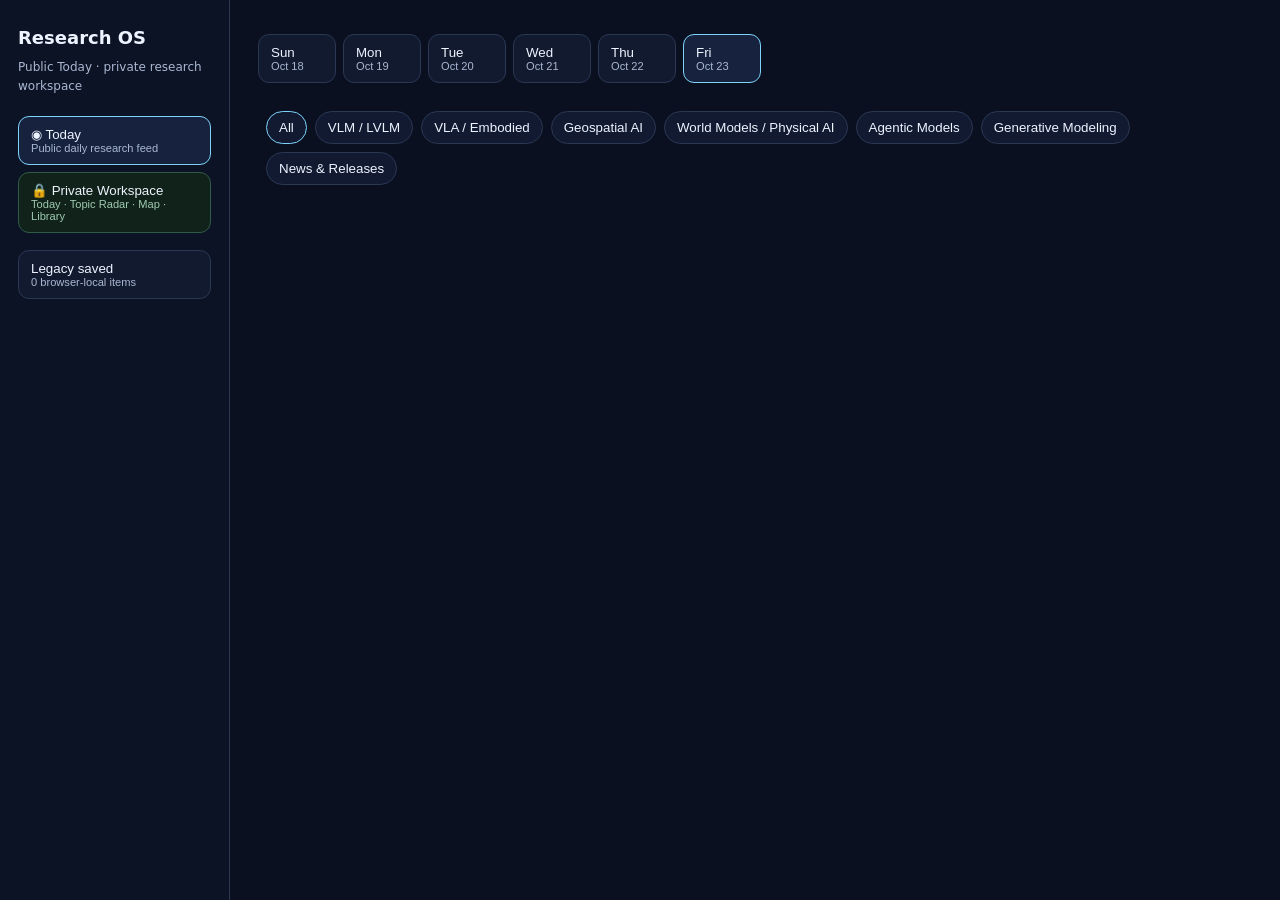
==== index.html @ bb0565ae "Publish Oct 23 Spatial AI daily report and 17 public paper records" ====
<!doctype html><html lang="en"><head><meta charset="utf-8"><meta name="viewport" content="width=device-width,initial-scale=1"><title>Spatial AI Trend</title><style>:root{--bg:#0b1020;--p:#121a2f;--p2:#0f172a;--t:#edf3ff;--m:#aab7d2;--l:#2a3854;--a:#7dd3fc;--g:#facc15}*{box-sizing:border-box}html,body{margin:0;background:var(--bg);color:var(--t);font-family:Inter,system-ui,sans-serif;line-height:1.6}a{color:var(--a);text-decoration:none}.app{display:grid;grid-template-columns:230px 1fr;min-height:100vh}.sidebar{position:sticky;top:0;height:100vh;padding:24px 18px;border-right:1px solid var(--l);background:#0c1325}.brand{font-size:18px;font-weight:900}.sub{font-size:12px;color:var(--m);margin:5px 0 20px}.navbtn{display:block;width:100%;text-align:left;border:1px solid var(--l);background:var(--p);color:var(--t);padding:10px 12px;border-radius:11px;margin:7px 0;cursor:pointer}.navbtn.active{border-color:var(--a);background:#17233e}.navbtn small{display:block;color:var(--m)}.navbtn.disabled{opacity:.42}.saved-nav{margin-top:17px}.main{max-width:1180px;width:100%;padding:34px 28px 70px}.hero,.card,.box{border:1px solid var(--l);background:var(--p);border-radius:18px}.hero{padding:30px}.eyebrow{font-size:12px;text-transform:uppercase;color:var(--a);font-weight:800}h1{font-size:42px;line-height:1.08}h2{font-size:27px;margin-top:34px}h3{font-size:20px;margin:0 0 7px}p{color:var(--m)}.filters{display:flex;gap:8px;flex-wrap:wrap;margin:20px 0 24px;position:sticky;top:10px;z-index:20;background:var(--bg);padding:8px}.filter{border:1px solid var(--l);background:#111a30;color:var(--t);padding:8px 12px;border-radius:999px;cursor:pointer}.filter.active{border-color:var(--a)}.day{display:none}.day.active{display:block}.cards{display:grid;grid-template-columns:repeat(2,minmax(0,1fr));gap:15px}.card{overflow:hidden;position:relative}.thumb{height:230px;display:flex;align-items:center;justify-content:center;background:#17233e;text-align:center;overflow:hidden}.thumb img{width:100%;height:100%;object-fit:contain}.thumb.cover img{object-fit:cover}.fallback{padding:22px;color:#cbd5e1;font-size:18px;font-weight:850}.fallback small{display:block;color:#7f8da8;font-size:11px;font-weight:600;margin-top:8px}.cardbody{padding:19px}.tag{display:inline-block;font-size:11px;font-weight:800;padding:4px 7px;border-radius:999px;background:#20304d;margin:2px}.trend{margin-top:10px;padding:10px 12px;border-left:3px solid #c4b5fd;background:var(--p2)}.savebtn{position:absolute;top:11px;right:11px;z-index:5;background:#081019;color:#fff;border:1px solid #777;border-radius:999px;padding:7px 10px;cursor:pointer}.savebtn.saved{color:var(--g)}.hidden-topic{display:none!important}.box,.placeholder{padding:18px}.placeholder{border:1px dashed var(--l);border-radius:15px;color:var(--m)}@media(max-width:850px){.app{grid-template-columns:1fr}.sidebar{position:relative;height:auto;border-right:0}.main{padding:20px}.cards{grid-template-columns:1fr}h1{font-size:34px}}.topnav{cursor:default;border-color:#33415d}.private-nav{border-color:#315b48;background:#102219}.private-nav small{color:#9fcab1}.daytabs{display:flex;gap:7px;flex-wrap:wrap;margin:0 0 12px}.daytab{width:auto!important;min-width:78px;display:inline-flex!important;flex-direction:column;align-items:flex-start;margin:0!important}.research-actions{display:flex;gap:7px;flex-wrap:wrap;margin-top:14px}.actionbtn{border:1px solid var(--l);background:#111a30;color:var(--t);padding:7px 9px;border-radius:9px;cursor:pointer;font-size:12px}.actionbtn:hover{border-color:var(--a)}.savewrap{position:relative}.savemenu{display:none;position:absolute;left:0;bottom:38px;z-index:50;min-width:180px;padding:6px;border:1px solid var(--l);border-radius:11px;background:#0d1629;box-shadow:0 14px 40px #0008}.savewrap.open .savemenu{display:block}.savemenu button{display:block;width:100%;border:0;background:transparent;color:var(--t);text-align:left;padding:8px;border-radius:7px;cursor:pointer}.savemenu button:hover{background:#1a2945}.integration-note{display:none;margin-top:10px;padding:8px 10px;border:1px solid #315b48;background:#0f2019;color:#bde8ca;border-radius:9px;font-size:11px}.privacy-badge{display:inline-block;padding:3px 7px;border:1px solid #315b48;background:#102219;border-radius:999px;color:#bde8ca;font-size:10px;font-weight:800}.savebtn{display:none!important}@media(max-width:850px){.daytabs{overflow:auto;flex-wrap:nowrap}.daytab{flex:0 0 auto}}</style><script src="research-os-config.js"></script></head><body><div class="app"><aside class="sidebar"><div class="brand">Research OS</div><div class="sub">Public Today · private research workspace</div><nav>
<button class="navbtn topnav active" id="today-nav" type="button">◉ Today<small>Public daily research feed</small></button>
<button class="navbtn private-nav" id="private-workspace-btn" type="button">🔒 Private Workspace<small>Today · Topic Radar · Map · Library</small></button>
</nav><button class="navbtn saved-nav" data-target="saved">Legacy saved<small><span id="saved-count">0</span> browser-local items</small></button></aside><main class="main">
<div class="daytabs" aria-label="Today by date"><button class="navbtn daytab" data-target="sun">Sun<small>Oct 18</small></button><button class="navbtn daytab" data-target="mon">Mon<small>Oct 19</small></button><button class="navbtn daytab" data-target="tue">Tue<small>Oct 20</small></button><button class="navbtn daytab" data-target="wed">Wed<small>Oct 21</small></button><button class="navbtn daytab" data-target="thu">Thu<small>Oct 22</small></button><button class="navbtn daytab active" data-target="fri">Fri<small>Oct 23</small></button></div>
<!-- Previous week date labels: &lt;div class=&quot;daytabs&quot; aria-label=&quot;Today by date&quot;&gt;&lt;button class=&quot;navbtn daytab&quot; data-target=&quot;sun&quot;&gt;Sun&lt;small&gt;Oct 4&lt;/small&gt;&lt;/button&gt;&lt;button class=&quot;navbtn daytab disabled&quot; data-target=&quot;mon&quot;&gt;Mon&lt;small&gt;Oct 5&lt;/small&gt;&lt;/button&gt;&lt;button class=&quot;navbtn daytab&quot; data-target=&quot;tue&quot;&gt;Tue&lt;small&gt;Oct 6&lt;/small&gt;&lt;/button&gt;&lt;button class=&quot;navbtn daytab&quot; data-target=&quot;wed&quot;&gt;Wed&lt;small&gt;Oct 7&lt;/small&gt;&lt;/button&gt;&lt;button class=&quot;navbtn daytab&quot; data-target=&quot;thu&quot;&gt;Thu&lt;small&gt;Oct 8&lt;/small&gt;&lt;/button&gt;&lt;button class=&quot;navbtn daytab active&quot; data-target=&quot;fri&quot;&gt;Fri&lt;small&gt;Oct 9&lt;/small&gt;&lt;/button&gt;&lt;/div&gt;
 -->
<div class="filters"><button class="filter active" data-filter="all">All</button><button class="filter" data-filter="vlm">VLM / LVLM</button><button class="filter" data-filter="vla">VLA / Embodied</button><button class="filter" data-filter="geo">Geospatial AI</button><button class="filter" data-filter="world">World Models / Physical AI</button><button class="filter" data-filter="agent">Agentic Models</button><button class="filter" data-filter="gen">Generative Modeling</button><button class="filter" data-filter="news">News & Releases</button></div>

<section id="sun" class="day"><div class="hero"><div class="eyebrow">Sunday · October 18, 2026</div><h1>Spatial System-One decisions, open computer-use agents and geometry-grounded world models</h1><p>Weekend research digest: 15 verified papers first submitted Oct 15 (appearing in arXiv's Oct 16 recent listing), five new paper-linked repositories, and one Oct 16 official developer-platform release. No unverified same-day launch claims.</p></div><h2>Research Papers</h2><div class="cards"><article class="card topic-item" data-topics="vlm agent"><a href="https://arxiv.org/abs/2610.22276" target="_blank" rel="noopener noreferrer"><div class="thumb"><div class="fallback">MJev-Spatial: System One Spatial Intelligence vi<small>Oct 15 · arXiv</small></div></div></a><div class="cardbody"><h3>MJev-Spatial: System One Spatial Intelligence via Native Attention Matching</h3><span class="tag">Research Paper</span><span class="tag">2026-10-15 · arXiv preprint</span><span class="tag">VLM / LVLM</span><span class="tag">Decision Models / System-One</span><span class="tag">Spatial Reasoning</span><p><strong>Problem:</strong> Spatial questions require compact decisions but autoregressive VLMs generate unnecessary text.</p><p><strong>Approach:</strong> One-pass candidate scoring reuses pretrained query/key projections for choices, distances and image points.</p><p><strong>Why it matters:</strong> Authors report 65.64% across twelve benchmarks and 2.5x speedup versus fastest autoregressive baseline; not established as an official TypeSafe release.</p><div class="trend">spatial generation → typed spatial decisions</div><p><a href="https://arxiv.org/abs/2610.22276" target="_blank" rel="noopener noreferrer">Paper →</a> · <a href="https://arxiv.org/pdf/2610.22276.pdf" target="_blank" rel="noopener noreferrer">PDF →</a> · <a href="https://github.com/Fr0zenCrane/MJev-Spatial" target="_blank" rel="noopener noreferrer">Code / Project →</a></p></div></article>
<article class="card topic-item" data-topics="agent vlm"><a href="https://arxiv.org/abs/2610.22200" target="_blank" rel="noopener noreferrer"><div class="thumb"><div class="fallback">OpenGCUA: Toward a Fully Open Stack for Generali<small>Oct 15 · arXiv</small></div></div></a><div class="cardbody"><h3>OpenGCUA: Toward a Fully Open Stack for Generalist Computer Use</h3><span class="tag">Research Paper</span><span class="tag">2026-10-15 · arXiv preprint</span><span class="tag">Agentic Models / AI Agents</span><span class="tag">Agentic VLM</span><p><strong>Problem:</strong> GUI-only computer-use agents incur repeated costly interaction steps.</p><p><strong>Approach:</strong> Open stack combines code execution, GUI, accessibility and APIs with preliminary cross-device SDK.</p><p><strong>Why it matters:</strong> Authors report +19.6 partial-score points and 53% fewer steps versus batched GUI-only baseline.</p><div class="trend">GUI clicks → model-directed observation and execution</div><p><a href="https://arxiv.org/abs/2610.22200" target="_blank" rel="noopener noreferrer">Paper →</a> · <a href="https://arxiv.org/pdf/2610.22200.pdf" target="_blank" rel="noopener noreferrer">PDF →</a> · <a href="https://github.com/Tongyi-MAI/OpenGCUA" target="_blank" rel="noopener noreferrer">Code / Project →</a></p></div></article>
<article class="card topic-item" data-topics="vlm world"><a href="https://arxiv.org/abs/2610.22356" target="_blank" rel="noopener noreferrer"><div class="thumb"><div class="fallback">DK-VLM: Geometry as Position for Spatial Reasoni<small>Oct 15 · arXiv</small></div></div></a><div class="cardbody"><h3>DK-VLM: Geometry as Position for Spatial Reasoning in Vision-Language Models</h3><span class="tag">Research Paper</span><span class="tag">2026-10-15 · arXiv preprint</span><span class="tag">VLM / LVLM</span><span class="tag">Spatial Reasoning</span><span class="tag">Multi-view VLM</span><p><strong>Problem:</strong> Cross-view 3D spatial judgments fail when geometry and semantic tokens are poorly aligned.</p><p><strong>Approach:</strong> Dual-Kernel Attention models geometric positions from 3D points and camera poses alongside semantic attention.</p><p><strong>Why it matters:</strong> Authors report leading results on six spatial benchmarks; VSI-Bench 74.33.</p><div class="trend">feature fusion → geometry-conditioned attention</div><p><a href="https://arxiv.org/abs/2610.22356" target="_blank" rel="noopener noreferrer">Paper →</a> · <a href="https://arxiv.org/pdf/2610.22356.pdf" target="_blank" rel="noopener noreferrer">PDF →</a></p></div></article>
<article class="card topic-item" data-topics="vlm"><a href="https://arxiv.org/abs/2610.22182" target="_blank" rel="noopener noreferrer"><div class="thumb"><div class="fallback">LAMP: Layerwise Adaptive Mixing of Predictors fo<small>Oct 15 · arXiv</small></div></div></a><div class="cardbody"><h3>LAMP: Layerwise Adaptive Mixing of Predictors for Training-Free Few-Shot Vision-Language Adaptation</h3><span class="tag">Research Paper</span><span class="tag">2026-10-15 · arXiv preprint</span><span class="tag">VLM / LVLM</span><span class="tag">Multimodal ICL</span><p><strong>Problem:</strong> Final-layer features discard complementary information for few-shot tasks.</p><p><strong>Approach:</strong> Training-free global and regional kernel predictors combine multiple frozen encoder layers.</p><p><strong>Why it matters:</strong> Across eleven datasets, authors report improved few-shot accuracy, including 78.73% at 16 shots for ResNet-50.</p><div class="trend">single representation → calibrated multi-layer support</div><p><a href="https://arxiv.org/abs/2610.22182" target="_blank" rel="noopener noreferrer">Paper →</a> · <a href="https://arxiv.org/pdf/2610.22182.pdf" target="_blank" rel="noopener noreferrer">PDF →</a></p></div></article>
<article class="card topic-item" data-topics="vlm"><a href="https://arxiv.org/abs/2610.22075" target="_blank" rel="noopener noreferrer"><div class="thumb"><div class="fallback">Retrofitting Recurrent Vision-Language Models fr<small>Oct 15 · arXiv</small></div></div></a><div class="cardbody"><h3>Retrofitting Recurrent Vision-Language Models from Pretrained Backbones</h3><span class="tag">Research Paper</span><span class="tag">2026-10-15 · arXiv preprint</span><span class="tag">VLM / LVLM</span><span class="tag">Recurrent VLM</span><p><strong>Problem:</strong> Large language backbones increase VLM storage cost.</p><p><strong>Approach:</strong> Prunes language layers and loops retained layers, then recovers via distillation and visual instruction tuning.</p><p><strong>Why it matters:</strong> Authors report 23.3% fewer stored language parameters with stronger reasoning benchmarks.</p><div class="trend">fixed depth → parameter-efficient recurrence</div><p><a href="https://arxiv.org/abs/2610.22075" target="_blank" rel="noopener noreferrer">Paper →</a> · <a href="https://arxiv.org/pdf/2610.22075.pdf" target="_blank" rel="noopener noreferrer">PDF →</a></p></div></article>
<article class="card topic-item" data-topics="vlm vla"><a href="https://arxiv.org/abs/2610.22070" target="_blank" rel="noopener noreferrer"><div class="thumb"><div class="fallback">Memory as Weights: Internalizing Long-Term Histo<small>Oct 15 · arXiv</small></div></div></a><div class="cardbody"><h3>Memory as Weights: Internalizing Long-Term History for Streaming Videos</h3><span class="tag">Research Paper</span><span class="tag">2026-10-15 · arXiv preprint</span><span class="tag">VLM / LVLM</span><span class="tag">Visual Memory</span><span class="tag">VLA / Embodied</span><p><strong>Problem:</strong> Streaming video history competes with current observations for context.</p><p><strong>Approach:</strong> MaLoW consolidates past frames into evolving LoRA weights using a recurrent HyperNetwork.</p><p><strong>Why it matters:</strong> Authors report gains on streaming benchmarks and +9.3% action success on Simpler WidowX.</p><div class="trend">cached frames → learned persistent memory</div><p><a href="https://arxiv.org/abs/2610.22070" target="_blank" rel="noopener noreferrer">Paper →</a> · <a href="https://arxiv.org/pdf/2610.22070.pdf" target="_blank" rel="noopener noreferrer">PDF →</a></p></div></article>
<article class="card topic-item" data-topics="vlm"><a href="https://arxiv.org/abs/2610.21902" target="_blank" rel="noopener noreferrer"><div class="thumb"><div class="fallback">Seeing is Believing: Benchmarking and Mitigating<small>Oct 15 · arXiv</small></div></div></a><div class="cardbody"><h3>Seeing is Believing: Benchmarking and Mitigating the Interference of Language Priors on Visual Perception in MLLMs</h3><span class="tag">Research Paper</span><span class="tag">2026-10-15 · arXiv preprint</span><span class="tag">VLM / LVLM</span><p><strong>Problem:</strong> Language priors can override actual image evidence while benchmark accuracy hides the failure.</p><p><strong>Approach:</strong> ViSiP-Bench probes model-specific prior interference across 24 models; MAPS adjusts excessive prior reliance.</p><p><strong>Why it matters:</strong> Authors find prior adherence persists at scale; over 15% of items in some settings are solvable without images.</p><div class="trend">answer correctness → image-grounded evidence tests</div><p><a href="https://arxiv.org/abs/2610.21902" target="_blank" rel="noopener noreferrer">Paper →</a> · <a href="https://arxiv.org/pdf/2610.21902.pdf" target="_blank" rel="noopener noreferrer">PDF →</a></p></div></article>
<article class="card topic-item" data-topics="vla world gen"><a href="https://arxiv.org/abs/2610.22363" target="_blank" rel="noopener noreferrer"><div class="thumb"><div class="fallback">Perceive, Predict, and Plan: a Unified World Act<small>Oct 15 · arXiv</small></div></div></a><div class="cardbody"><h3>Perceive, Predict, and Plan: a Unified World Action Model for Egocentric Dexterous Manipulation</h3><span class="tag">Research Paper</span><span class="tag">2026-10-15 · arXiv preprint</span><span class="tag">VLA / Embodied</span><span class="tag">World Models / Physical AI</span><span class="tag">World-Action Models</span><p><strong>Problem:</strong> Dexterous manipulation needs perception, future prediction and goal-directed planning.</p><p><strong>Approach:</strong> P3-WAM unifies all three modes with structured 3D actions in a video diffusion transformer.</p><p><strong>Why it matters:</strong> Authors report better reconstruction and action-conditioned video prediction than specialized baselines.</p><div class="trend">separate models → unified world-action learning</div><p><a href="https://arxiv.org/abs/2610.22363" target="_blank" rel="noopener noreferrer">Paper →</a> · <a href="https://arxiv.org/pdf/2610.22363.pdf" target="_blank" rel="noopener noreferrer">PDF →</a></p></div></article>
<article class="card topic-item" data-topics="world vla"><a href="https://arxiv.org/abs/2610.22343" target="_blank" rel="noopener noreferrer"><div class="thumb"><div class="fallback">GeoState: Learning View-Decoupled Geometry State<small>Oct 15 · arXiv</small></div></div></a><div class="cardbody"><h3>GeoState: Learning View-Decoupled Geometry States for 3D World Modeling</h3><span class="tag">Research Paper</span><span class="tag">2026-10-15 · arXiv preprint</span><span class="tag">World Models / Physical AI</span><span class="tag">Spatial Reasoning</span><span class="tag">VLA / Embodied</span><p><strong>Problem:</strong> Camera motion contaminates view-dependent predictive geometry states.</p><p><strong>Approach:</strong> Scene tokenizer forms camera-independent geometry states; world model predicts state separately from camera.</p><p><strong>Why it matters:</strong> Authors report improved Waymo results and zero-shot transfer to KITTI and nuScenes.</p><div class="trend">camera-tied features → view-decoupled scene dynamics</div><p><a href="https://arxiv.org/abs/2610.22343" target="_blank" rel="noopener noreferrer">Paper →</a> · <a href="https://arxiv.org/pdf/2610.22343.pdf" target="_blank" rel="noopener noreferrer">PDF →</a> · <a href="https://github.com/Hongchang-Liu/GeoState" target="_blank" rel="noopener noreferrer">Code / Project →</a></p></div></article>
<article class="card topic-item" data-topics="world gen"><a href="https://arxiv.org/abs/2610.22311" target="_blank" rel="noopener noreferrer"><div class="thumb"><div class="fallback">Velox: Spatial Memory Makes World Models Efficie<small>Oct 15 · arXiv</small></div></div></a><div class="cardbody"><h3>Velox: Spatial Memory Makes World Models Efficient</h3><span class="tag">Research Paper</span><span class="tag">2026-10-15 · arXiv preprint</span><span class="tag">World Models / Physical AI</span><span class="tag">Generative Modeling</span><span class="tag">Visual Memory</span><p><strong>Problem:</strong> Growing KV caches slow long video world-model rollouts.</p><p><strong>Approach:</strong> Training-free geometry-aware attention routing selects relevant historical spatial blocks.</p><p><strong>Why it matters:</strong> At chunk 48 authors report 4.36x attention and 2.43x denoising acceleration.</p><div class="trend">full history → geometry-routed memory</div><p><a href="https://arxiv.org/abs/2610.22311" target="_blank" rel="noopener noreferrer">Paper →</a> · <a href="https://arxiv.org/pdf/2610.22311.pdf" target="_blank" rel="noopener noreferrer">PDF →</a></p></div></article>
<article class="card topic-item" data-topics="gen world"><a href="https://arxiv.org/abs/2610.22371" target="_blank" rel="noopener noreferrer"><div class="thumb"><div class="fallback">Gen4P: Video Generators are 4D Perceivers<small>Oct 15 · arXiv</small></div></div></a><div class="cardbody"><h3>Gen4P: Video Generators are 4D Perceivers</h3><span class="tag">Research Paper</span><span class="tag">2026-10-15 · arXiv preprint</span><span class="tag">Generative Modeling</span><span class="tag">World Models / Physical AI</span><span class="tag">Spatial Reasoning</span><p><strong>Problem:</strong> Video generators learn geometry but inference usually requires diffusion sampling.</p><p><strong>Approach:</strong> Gen4P reuses video latents for single-pass 3D tracking, depth and camera pose estimation.</p><p><strong>Why it matters:</strong> Authors report competitive or leading 4D perception; public GitHub currently marks installation as WIP.</p><div class="trend">video generation → feed-forward 4D perception</div><p><a href="https://arxiv.org/abs/2610.22371" target="_blank" rel="noopener noreferrer">Paper →</a> · <a href="https://arxiv.org/pdf/2610.22371.pdf" target="_blank" rel="noopener noreferrer">PDF →</a> · <a href="https://github.com/yitongx/Gen4P" target="_blank" rel="noopener noreferrer">Code / Project →</a></p></div></article>
<article class="card topic-item" data-topics="gen"><a href="https://arxiv.org/abs/2610.22370" target="_blank" rel="noopener noreferrer"><div class="thumb"><div class="fallback">Which Tokens to Merge? Diffusion Dynamics for Ef<small>Oct 15 · NeurIPS 2026</small></div></div></a><div class="cardbody"><h3>Which Tokens to Merge? Diffusion Dynamics for Efficient Image Generation</h3><span class="tag">Research Paper</span><span class="tag">2026-10-15 · NeurIPS 2026 (accepted)</span><span class="tag">Generative Modeling</span><p><strong>Problem:</strong> Prompt-aligned token merging can erase useful background structures.</p><p><strong>Approach:</strong> DaTMe uses temporal denoising change and spatial high-frequency detail to choose safe merge tokens.</p><p><strong>Why it matters:</strong> NeurIPS 2026 accepted; official code supports SD1.5, SDXL, PixArt-alpha and FLUX.</p><div class="trend">prompt salience → dynamics-aware token preservation</div><p><a href="https://arxiv.org/abs/2610.22370" target="_blank" rel="noopener noreferrer">Paper →</a> · <a href="https://arxiv.org/pdf/2610.22370.pdf" target="_blank" rel="noopener noreferrer">PDF →</a> · <a href="https://github.com/SeungJuCha/DaTMe" target="_blank" rel="noopener noreferrer">Code / Project →</a></p></div></article>
<article class="card topic-item" data-topics="geo"><a href="https://arxiv.org/abs/2610.21993" target="_blank" rel="noopener noreferrer"><div class="thumb"><div class="fallback">Data-Efficient ConvNeXt Pretraining for High-Res<small>Oct 15 · arXiv</small></div></div></a><div class="cardbody"><h3>Data-Efficient ConvNeXt Pretraining for High-Resolution Sentinel-1 GRD SAR Representation Learning</h3><span class="tag">Research Paper</span><span class="tag">2026-10-15 · arXiv preprint</span><span class="tag">Geospatial AI</span><p><strong>Problem:</strong> Scarce SAR labels and expensive ViT pretraining limit remote sensing representation learning.</p><p><strong>Approach:</strong> SparK-SAR applies masked ConvNeXt pretraining and efficient high-resolution Sentinel-1 feature extraction.</p><p><strong>Why it matters:</strong> Authors report +1.4 to +5.8 percentage-point gains across four Copernicus-Bench tasks.</p><div class="trend">generic large ViT → efficient SAR encoder</div><p><a href="https://arxiv.org/abs/2610.21993" target="_blank" rel="noopener noreferrer">Paper →</a> · <a href="https://arxiv.org/pdf/2610.21993.pdf" target="_blank" rel="noopener noreferrer">PDF →</a></p></div></article>
<article class="card topic-item" data-topics="agent vlm"><a href="https://arxiv.org/abs/2610.22240" target="_blank" rel="noopener noreferrer"><div class="thumb"><div class="fallback">MMSearch-OPD: Easy Made Hard, Hard Made Learnabl<small>Oct 15 · arXiv</small></div></div></a><div class="cardbody"><h3>MMSearch-OPD: Easy Made Hard, Hard Made Learnable for Long-Horizon Multimodal Search Agents</h3><span class="tag">Research Paper</span><span class="tag">2026-10-15 · arXiv preprint</span><span class="tag">Agentic Models / AI Agents</span><span class="tag">Agentic VLM</span><span class="tag">Visual Search</span><p><strong>Problem:</strong> Long-horizon multimodal agents lack hard questions and process feedback.</p><p><strong>Approach:</strong> Transforms simple image questions into deeper evidence searches; trains with RL and on-policy distillation.</p><p><strong>Why it matters:</strong> Authors report improved search after SFT; requires training, not a training-free method.</p><div class="trend">one-shot answers → evidence-driven multi-step search</div><p><a href="https://arxiv.org/abs/2610.22240" target="_blank" rel="noopener noreferrer">Paper →</a> · <a href="https://arxiv.org/pdf/2610.22240.pdf" target="_blank" rel="noopener noreferrer">PDF →</a></p></div></article>
<article class="card topic-item" data-topics="vla agent"><a href="https://arxiv.org/abs/2610.21882" target="_blank" rel="noopener noreferrer"><div class="thumb"><div class="fallback">Anvil: Scaling Embodied Spatial Intelligence thr<small>Oct 15 · arXiv</small></div></div></a><div class="cardbody"><h3>Anvil: Scaling Embodied Spatial Intelligence through Knowledge Recirculation</h3><span class="tag">Research Paper</span><span class="tag">2026-10-15 · arXiv preprint</span><span class="tag">VLA / Embodied</span><span class="tag">Spatial Reasoning</span><span class="tag">Agentic Models / AI Agents</span><p><strong>Problem:</strong> Embodied spatial tasks fragment grounding, relations and action supervision.</p><p><strong>Approach:</strong> Anvil-Gen recirculates errors across 11 Ground-Relation-Act forms; Anvil-MOPD distills expert teachers.</p><p><strong>Why it matters:</strong> Authors describe 5.8M records and a 9B student for multi-stage spatial reasoning.</p><div class="trend">disconnected tasks → stage-consistent embodied knowledge</div><p><a href="https://arxiv.org/abs/2610.21882" target="_blank" rel="noopener noreferrer">Paper →</a> · <a href="https://arxiv.org/pdf/2610.21882.pdf" target="_blank" rel="noopener noreferrer">PDF →</a></p></div></article></div><h2>News &amp; Releases</h2><div class="cards"><article class="card topic-item" data-topics="news agent"><a href="https://github.blog/changelog/2026-10-16-open-source-license-compliance-generally-available/" target="_blank" rel="noopener noreferrer"><div class="thumb"><div class="fallback">GitHub license policy APIs<small>Oct 16 · official release</small></div></div></a><div class="cardbody"><h3>GitHub open-source license compliance reaches GA</h3><span class="tag">Model / Code / Data Release</span><span class="tag">News &amp; Releases</span><span class="tag">2026-10-16</span><p>Enterprise license policy rulesets can block noncompliant dependencies before merging. New APIs let coding agents check packages against organization policy before suggesting them.</p><div class="trend">agent package suggestions → policy-gated dependency selection</div><p><a href="https://github.blog/changelog/2026-10-16-open-source-license-compliance-generally-available/" target="_blank" rel="noopener noreferrer">Official announcement →</a></p></div></article></div><h2>GitHub projects and reproducibility</h2><div class="cards"><article class="card topic-item" data-topics="vlm agent"><a href="https://github.com/Fr0zenCrane/MJev-Spatial" target="_blank" rel="noopener noreferrer"><div class="thumb"><div class="fallback">Fr0zenCrane/MJev-Spatial<small>GitHub · checked Oct 18</small></div></div></a><div class="cardbody"><h3>Fr0zenCrane/MJev-Spatial</h3><span class="tag">Model / Code / Data Release</span><span class="tag">GitHub · checked 2026-10-18</span><p>Code and 4B checkpoint for single-pass spatial decisions; new paper-linked implementation.</p><p><strong>Observed:</strong> 11 stars, 17 commits on GitHub. New project/code availability is the activity signal; star growth rate not verified.</p><p><a href="https://github.com/Fr0zenCrane/MJev-Spatial" target="_blank" rel="noopener noreferrer">Repository →</a></p></div></article>
<article class="card topic-item" data-topics="agent vlm"><a href="https://github.com/Tongyi-MAI/OpenGCUA" target="_blank" rel="noopener noreferrer"><div class="thumb"><div class="fallback">Tongyi-MAI/OpenGCUA<small>GitHub · checked Oct 18</small></div></div></a><div class="cardbody"><h3>Tongyi-MAI/OpenGCUA</h3><span class="tag">Model / Code / Data Release</span><span class="tag">GitHub · checked 2026-10-18</span><p>New public research preview: macOS harness, cross-device SDK, OSWorld examples and evaluation trajectories.</p><p><strong>Observed:</strong> 98 stars, 13 commits on GitHub. New project/code availability is the activity signal; star growth rate not verified.</p><p><a href="https://github.com/Tongyi-MAI/OpenGCUA" target="_blank" rel="noopener noreferrer">Repository →</a></p></div></article>
<article class="card topic-item" data-topics="gen"><a href="https://github.com/SeungJuCha/DaTMe" target="_blank" rel="noopener noreferrer"><div class="thumb"><div class="fallback">SeungJuCha/DaTMe<small>GitHub · checked Oct 18</small></div></div></a><div class="cardbody"><h3>SeungJuCha/DaTMe</h3><span class="tag">Model / Code / Data Release</span><span class="tag">GitHub · checked 2026-10-18</span><p>NeurIPS 2026 training-free diffusion token merging; runnable generation scripts across four model families.</p><p><strong>Observed:</strong> 4 stars, 2 commits on GitHub. New project/code availability is the activity signal; star growth rate not verified.</p><p><a href="https://github.com/SeungJuCha/DaTMe" target="_blank" rel="noopener noreferrer">Repository →</a></p></div></article>
<article class="card topic-item" data-topics="world vla"><a href="https://github.com/Hongchang-Liu/GeoState" target="_blank" rel="noopener noreferrer"><div class="thumb"><div class="fallback">Hongchang-Liu/GeoState<small>GitHub · checked Oct 18</small></div></div></a><div class="cardbody"><h3>Hongchang-Liu/GeoState</h3><span class="tag">Model / Code / Data Release</span><span class="tag">GitHub · checked 2026-10-18</span><p>Released setup, training, evaluation and inference scripts for camera-decoupled 3D world modeling.</p><p><strong>Observed:</strong> 6 stars, 3 commits on GitHub. New project/code availability is the activity signal; star growth rate not verified.</p><p><a href="https://github.com/Hongchang-Liu/GeoState" target="_blank" rel="noopener noreferrer">Repository →</a></p></div></article>
<article class="card topic-item" data-topics="gen world"><a href="https://github.com/yitongx/Gen4P" target="_blank" rel="noopener noreferrer"><div class="thumb"><div class="fallback">yitongx/Gen4P<small>GitHub · checked Oct 18</small></div></div></a><div class="cardbody"><h3>yitongx/Gen4P</h3><span class="tag">Model / Code / Data Release</span><span class="tag">GitHub · checked 2026-10-18</span><p>New 4D perception project page and teaser; installation and usage still WIP, so code not reproducible yet.</p><p><strong>Observed:</strong> 14 stars, 1 commits on GitHub. New project/code availability is the activity signal; star growth rate not verified.</p><p><a href="https://github.com/yitongx/Gen4P" target="_blank" rel="noopener noreferrer">Repository →</a></p></div></article></div><div class="takeaway"><strong>Today's takeaway:</strong> Spatial reasoning is shifting from generated explanations toward typed one-pass decisions (MJev-Spatial) and explicit geometry (DK-VLM, GeoState). Agent research is moving observation and tool-choice logic into open, testable harnesses (OpenGCUA), while efficient video models use spatial memory and dynamics-aware token selection. No verified fresh official TypeSafe/Jev model release; MJev-Spatial is an independent paper, not an official TypeSafe product.</div></section>
<section id="mon" class="day"><div class="hero"><div class="eyebrow">Monday · October 19, 2026</div><h1>Selective evidence and memory meet skill routing, MCP governance and open generative models</h1><p>Broad six-track scan: 15 papers first submitted Fri Oct 16 and appearing in the Mon Oct 19 arXiv recent listing; three dated ecosystem updates and six concrete research repositories. No older Jev items recycled as new releases.</p></div><h2>Research Papers</h2><div class="cards"><article class="card topic-item" data-topics="vlm"><a href="https://arxiv.org/abs/2610.23324" target="_blank" rel="noopener noreferrer"><div class="thumb"><div class="fallback">CatchUp: Depth-Aware Re-Admission of Visual To<small>2026-10-16 · WACV 2027 (accepted; arXiv Oct</small></div></div></a><div class="cardbody"><h3>CatchUp: Depth-Aware Re-Admission of Visual Tokens for Efficient Large Vision-Language Models</h3><span class="tag">Research Paper</span><span class="tag">2026-10-16 · WACV 2027 (accepted; arXiv Oct 16)</span><span class="tag">VLM / LVLM</span><span class="tag">Visual Search</span><p><strong>Problem:</strong> Irreversible visual token pruning can discard evidence needed by deeper decoder layers.</p><p><strong>Approach:</strong> Training-free re-admission restores skipped visual tokens using depth-aware transition corrections.</p><p><strong>Why it matters:</strong> At 64 active tokens, authors report 92.17% performance retention across six multimodal benchmarks with 8% lower end-to-end latency.</p><div class="trend">Training-free · Token routing · Code released</div><p><a href="https://arxiv.org/abs/2610.23324" target="_blank" rel="noopener noreferrer">Paper →</a> · <a href="https://arxiv.org/pdf/2610.23324.pdf" target="_blank" rel="noopener noreferrer">PDF →</a> · <a href="https://github.com/pej0918/CatchUp" target="_blank" rel="noopener noreferrer">Code / project →</a></p></div></article>
<article class="card topic-item" data-topics="vla vlm agent"><a href="https://arxiv.org/abs/2610.23479" target="_blank" rel="noopener noreferrer"><div class="thumb"><div class="fallback">HexaShell: A Thin Harness for Exploring the Li<small>2026-10-16 · arXiv preprint</small></div></div></a><div class="cardbody"><h3>HexaShell: A Thin Harness for Exploring the Limits of VLM Agents as Robot Coding Agents</h3><span class="tag">Research Paper</span><span class="tag">2026-10-16 · arXiv preprint</span><span class="tag">VLM / LVLM</span><span class="tag">VLA / Embodied</span><span class="tag">Agentic Models / AI Agents</span><span class="tag">Multi-view VLM</span><p><strong>Problem:</strong> Can coding agents build reusable tools from failures when acting through calibrated robot cameras?</p><p><strong>Approach:</strong> A thin command-line harness lets the agent triangulate with three RGB cameras and iteratively repair Python motion tools.</p><p><strong>Why it matters:</strong> Authors report 39.7% success across 42 RoboDojo tasks on held-out layouts; contact-heavy insertion remains difficult.</p><div class="trend">RGB cameras · Robot coding agents · Open tools</div><p><a href="https://arxiv.org/abs/2610.23479" target="_blank" rel="noopener noreferrer">Paper →</a> · <a href="https://arxiv.org/pdf/2610.23479.pdf" target="_blank" rel="noopener noreferrer">PDF →</a> · <a href="https://github.com/HexaFuture/HexaShell" target="_blank" rel="noopener noreferrer">Code / project →</a></p></div></article>
<article class="card topic-item" data-topics="vla world agent"><a href="https://arxiv.org/abs/2610.23662" target="_blank" rel="noopener noreferrer"><div class="thumb"><div class="fallback">Learning Robot Metareasoning: Adaptive Computa<small>2026-10-16 · arXiv preprint</small></div></div></a><div class="cardbody"><h3>Learning Robot Metareasoning: Adaptive Computation Budgets for Real-Time Control</h3><span class="tag">Research Paper</span><span class="tag">2026-10-16 · arXiv preprint</span><span class="tag">VLA / Embodied</span><span class="tag">World Models / Physical AI</span><span class="tag">Agentic Models / AI Agents</span><p><strong>Problem:</strong> Fixed planning time trades plan quality against how frequently a robot can react.</p><p><strong>Approach:</strong> A learned semi-Markov controller chooses both action commitment and solver computation budget from the current state.</p><p><strong>Why it matters:</strong> Experiments cover ground navigation, quadrotor flight and contact-rich manipulation; the policy outperforms fixed-budget baselines.</p><div class="trend">Metareasoning · Adaptive compute · Control</div><p><a href="https://arxiv.org/abs/2610.23662" target="_blank" rel="noopener noreferrer">Paper →</a> · <a href="https://arxiv.org/pdf/2610.23662.pdf" target="_blank" rel="noopener noreferrer">PDF →</a></p></div></article>
<article class="card topic-item" data-topics="vla world"><a href="https://arxiv.org/abs/2610.23622" target="_blank" rel="noopener noreferrer"><div class="thumb"><div class="fallback">Foundation-Model-Driven 3D Scene Graphs for Mo<small>2026-10-16 · arXiv preprint</small></div></div></a><div class="cardbody"><h3>Foundation-Model-Driven 3D Scene Graphs for Mobile Manipulation</h3><span class="tag">Research Paper</span><span class="tag">2026-10-16 · arXiv preprint</span><span class="tag">VLA / Embodied</span><span class="tag">Spatial Reasoning</span><span class="tag">World Models / Physical AI</span><p><strong>Problem:</strong> Open-set spatial maps often lack evidence that they can drive real robot tasks.</p><p><strong>Approach:</strong> FOUND-IT is integrated into a mobile manipulator for multi-session mapping, change detection, navigation and grasping.</p><p><strong>Why it matters:</strong> On-robot experiments identify practical strengths and limitations of foundation-model-generated 3D spatial memory.</p><div class="trend">3D scene graph · Spatial memory · Robotics</div><p><a href="https://arxiv.org/abs/2610.23622" target="_blank" rel="noopener noreferrer">Paper →</a> · <a href="https://arxiv.org/pdf/2610.23622.pdf" target="_blank" rel="noopener noreferrer">PDF →</a></p></div></article>
<article class="card topic-item" data-topics="world gen"><a href="https://arxiv.org/abs/2610.23795" target="_blank" rel="noopener noreferrer"><div class="thumb"><div class="fallback">Persistent Planar Memory for Video World Model<small>2026-10-16 · NeurIPS 2026 (accepted; arXiv </small></div></div></a><div class="cardbody"><h3>Persistent Planar Memory for Video World Models</h3><span class="tag">Research Paper</span><span class="tag">2026-10-16 · NeurIPS 2026 (accepted; arXiv Oct 16)</span><span class="tag">World Models / Physical AI</span><span class="tag">Generative Modeling</span><span class="tag">Spatial Reasoning</span><p><strong>Problem:</strong> Long video world models lose cross-view consistency without a persistent scene representation.</p><p><strong>Approach:</strong> PPMem predicts RGB and plane geometry jointly, merges planes across chunks, and conditions later generation on rendered depth.</p><p><strong>Why it matters:</strong> The authors report compact explicit memory and consistent camera-controlled video over hundreds of frames.</p><div class="trend">3D memory · Video diffusion · NeurIPS 2026</div><p><a href="https://arxiv.org/abs/2610.23795" target="_blank" rel="noopener noreferrer">Paper →</a> · <a href="https://arxiv.org/pdf/2610.23795.pdf" target="_blank" rel="noopener noreferrer">PDF →</a> · <a href="https://github.com/robbyant-research/PPMem" target="_blank" rel="noopener noreferrer">Code / project →</a></p></div></article>
<article class="card topic-item" data-topics="world gen agent"><a href="https://arxiv.org/abs/2610.23542" target="_blank" rel="noopener noreferrer"><div class="thumb"><div class="fallback">Execution Before Memory: Diagnosing Memory Fai<small>2026-10-16 · arXiv preprint</small></div></div></a><div class="cardbody"><h3>Execution Before Memory: Diagnosing Memory Failures in Video World Models</h3><span class="tag">Research Paper</span><span class="tag">2026-10-16 · arXiv preprint</span><span class="tag">World Models / Physical AI</span><span class="tag">Generative Modeling</span><span class="tag">Agentic Models / AI Agents</span><p><strong>Problem:</strong> Memory benchmarks can mislabel failures to execute a requested change as forgetting.</p><p><strong>Approach:</strong> MIST separates state setup, hidden state transition and reveal; M3-Agent revises instructions to elicit missing transitions.</p><p><strong>Why it matters:</strong> Authors report more than tripling the MIST reveal score versus baseline; code and evaluation are available.</p><div class="trend">Video memory · MIST benchmark · M3-Agent</div><p><a href="https://arxiv.org/abs/2610.23542" target="_blank" rel="noopener noreferrer">Paper →</a> · <a href="https://arxiv.org/pdf/2610.23542.pdf" target="_blank" rel="noopener noreferrer">PDF →</a> · <a href="https://github.com/HKU-MMLab/MIST" target="_blank" rel="noopener noreferrer">Code / project →</a></p></div></article>
<article class="card topic-item" data-topics="geo vlm"><a href="https://arxiv.org/abs/2610.23377" target="_blank" rel="noopener noreferrer"><div class="thumb"><div class="fallback">FloodVLM-Pix: Language-Guided Pixel-Level Floo<small>2026-10-16 · arXiv preprint</small></div></div></a><div class="cardbody"><h3>FloodVLM-Pix: Language-Guided Pixel-Level Flood Understanding</h3><span class="tag">Research Paper</span><span class="tag">2026-10-16 · arXiv preprint</span><span class="tag">Geospatial AI</span><span class="tag">VLM / LVLM</span><span class="tag">Spatial Reasoning</span><p><strong>Problem:</strong> General VLMs can miss flood severity and pixel boundaries in satellite imagery.</p><p><strong>Approach:</strong> A flood-prior module and multi-temporal pixel decoder connect flood descriptions to pixel segmentation.</p><p><strong>Why it matters:</strong> Introduces 131,200 flood image patches and 443,100 descriptions; code/data are promised, not verified as released.</p><div class="trend">Flood segmentation · Remote sensing · Benchmark</div><p><a href="https://arxiv.org/abs/2610.23377" target="_blank" rel="noopener noreferrer">Paper →</a> · <a href="https://arxiv.org/pdf/2610.23377.pdf" target="_blank" rel="noopener noreferrer">PDF →</a></p></div></article>
<article class="card topic-item" data-topics="geo vlm"><a href="https://arxiv.org/abs/2610.23416" target="_blank" rel="noopener noreferrer"><div class="thumb"><div class="fallback">GeoReason: Bridging Logical Reasoning and Spat<small>2026-10-16 · NeurIPS 2026 (accepted; arXiv </small></div></div></a><div class="cardbody"><h3>GeoReason: Bridging Logical Reasoning and Spatial Fidelity in Remote Sensing Segmentation</h3><span class="tag">Research Paper</span><span class="tag">2026-10-16 · NeurIPS 2026 (accepted; arXiv Oct 16)</span><span class="tag">Geospatial AI</span><span class="tag">VLM / LVLM</span><span class="tag">Spatial Reasoning</span><p><strong>Problem:</strong> Remote sensing segmentation needs logical reasoning without sacrificing geometric fidelity.</p><p><strong>Approach:</strong> A spatial reasoning segmentation framework trains and evaluates against EarthReason and RRSIS-D.</p><p><strong>Why it matters:</strong> Authors report EarthReason test gIoU 78.61 and cIoU 80.60; code released Oct 17.</p><div class="trend">Remote sensing segmentation · Logic · NeurIPS 2026</div><p><a href="https://arxiv.org/abs/2610.23416" target="_blank" rel="noopener noreferrer">Paper →</a> · <a href="https://arxiv.org/pdf/2610.23416.pdf" target="_blank" rel="noopener noreferrer">PDF →</a> · <a href="https://github.com/Fanc0126/GeoReason" target="_blank" rel="noopener noreferrer">Code / project →</a></p></div></article>
<article class="card topic-item" data-topics="agent"><a href="https://arxiv.org/abs/2610.23554" target="_blank" rel="noopener noreferrer"><div class="thumb"><div class="fallback">SkillBrowser: Selective Skill Exposure for Sca<small>2026-10-16 · arXiv preprint (ACL Rolling Re</small></div></div></a><div class="cardbody"><h3>SkillBrowser: Selective Skill Exposure for Scalable Skill-Using Agents</h3><span class="tag">Research Paper</span><span class="tag">2026-10-16 · arXiv preprint (ACL Rolling Review submission)</span><span class="tag">Agentic Models / AI Agents</span><span class="tag">Decision Models / System-One</span><p><strong>Problem:</strong> Showing agents too many skill descriptions pollutes context; static retrieval misses changing needs.</p><p><strong>Approach:</strong> A meta-skill queries for procedural content only when the reasoning process needs it.</p><p><strong>Why it matters:</strong> Results across six benchmark subsets and five LLMs show gains with latency and under-invocation caveats.</p><div class="trend">Skill router · Context efficiency · Meta-skill</div><p><a href="https://arxiv.org/abs/2610.23554" target="_blank" rel="noopener noreferrer">Paper →</a> · <a href="https://arxiv.org/pdf/2610.23554.pdf" target="_blank" rel="noopener noreferrer">PDF →</a></p></div></article>
<article class="card topic-item" data-topics="agent"><a href="https://arxiv.org/abs/2610.23449" target="_blank" rel="noopener noreferrer"><div class="thumb"><div class="fallback">GatewayBench: Unified Capability and Security <small>2026-10-16 · arXiv preprint</small></div></div></a><div class="cardbody"><h3>GatewayBench: Unified Capability and Security Evaluation Platform for MCP Gateways</h3><span class="tag">Research Paper</span><span class="tag">2026-10-16 · arXiv preprint</span><span class="tag">Agentic Models / AI Agents</span><span class="tag">Decision Models / System-One</span><p><strong>Problem:</strong> Agent capability and safety can depend on gateway design, not only the model.</p><p><strong>Approach:</strong> Benchmarks flattened versus hierarchical gateways across 524 tasks and 11,118 tools from 251 MCP servers.</p><p><strong>Why it matters:</strong> Seven gateways show material differences in completion, tool efficiency and attack resilience.</p><div class="trend">MCP gateways · Tool governance · Security benchmark</div><p><a href="https://arxiv.org/abs/2610.23449" target="_blank" rel="noopener noreferrer">Paper →</a> · <a href="https://arxiv.org/pdf/2610.23449.pdf" target="_blank" rel="noopener noreferrer">PDF →</a></p></div></article>
<article class="card topic-item" data-topics="agent"><a href="https://arxiv.org/abs/2610.23707" target="_blank" rel="noopener noreferrer"><div class="thumb"><div class="fallback">Tool Recommendation for Multi-Step Agents: Fin<small>2026-10-16 · arXiv preprint</small></div></div></a><div class="cardbody"><h3>Tool Recommendation for Multi-Step Agents: Finding Every Tool a Task Needs</h3><span class="tag">Research Paper</span><span class="tag">2026-10-16 · arXiv preprint</span><span class="tag">Agentic Models / AI Agents</span><span class="tag">Decision Models / System-One</span><p><strong>Problem:</strong> Long-horizon tasks fail if even one required tool is omitted from a large catalog.</p><p><strong>Approach:</strong> A gateway recommender exposes a fixed three-tool interface while retrieving from about 8,200 tools under user consent.</p><p><strong>Why it matters:</strong> Authors report 93% first-recommendation coverage of required tools in Codex sessions and lower input-token costs.</p><div class="trend">Tool discovery · MCP · Consent gating</div><p><a href="https://arxiv.org/abs/2610.23707" target="_blank" rel="noopener noreferrer">Paper →</a> · <a href="https://arxiv.org/pdf/2610.23707.pdf" target="_blank" rel="noopener noreferrer">PDF →</a></p></div></article>
<article class="card topic-item" data-topics="agent"><a href="https://arxiv.org/abs/2610.23598" target="_blank" rel="noopener noreferrer"><div class="thumb"><div class="fallback">RL-Guided Temporal Localization for Dual-Chann<small>2026-10-16 · NeurIPS 2026 (accepted; arXiv </small></div></div></a><div class="cardbody"><h3>RL-Guided Temporal Localization for Dual-Channel Retrieval in Long-Horizon Agent Memory</h3><span class="tag">Research Paper</span><span class="tag">2026-10-16 · NeurIPS 2026 (accepted; arXiv Oct 16)</span><span class="tag">Agentic Models / AI Agents</span><span class="tag">Visual Memory</span><p><strong>Problem:</strong> Semantic similarity can retrieve the wrong event from long agent histories.</p><p><strong>Approach:</strong> TIDER learns time-window localization with RL and merges temporal and semantic retrieval channels.</p><p><strong>Why it matters:</strong> Authors report 61.52% LifeBench and 78.96% LoCoMo accuracy, improving over their baselines.</p><div class="trend">Temporal retrieval · Agent memory · NeurIPS 2026</div><p><a href="https://arxiv.org/abs/2610.23598" target="_blank" rel="noopener noreferrer">Paper →</a> · <a href="https://arxiv.org/pdf/2610.23598.pdf" target="_blank" rel="noopener noreferrer">PDF →</a></p></div></article>
<article class="card topic-item" data-topics="gen world agent"><a href="https://arxiv.org/abs/2610.23677" target="_blank" rel="noopener noreferrer"><div class="thumb"><div class="fallback">Agentic Physics-Grounded Video Generation via <small>2026-10-16 · arXiv preprint</small></div></div></a><div class="cardbody"><h3>Agentic Physics-Grounded Video Generation via Memory-Augmented In-Context Reasoning</h3><span class="tag">Research Paper</span><span class="tag">2026-10-16 · arXiv preprint</span><span class="tag">Generative Modeling</span><span class="tag">World Models / Physical AI</span><span class="tag">Agentic Models / AI Agents</span><span class="tag">Multimodal ICL</span><p><strong>Problem:</strong> Video generators can violate physics after synthesis; regenerating entire clips is wasteful.</p><p><strong>Approach:</strong> PhysRepair detects the earliest invalid physical state and repairs affected regions using past repair experience as in-context evidence.</p><p><strong>Why it matters:</strong> Reported improvements span multiple physics categories; linked repository currently has a project overview, not full runnable code.</p><div class="trend">PhysRepair · Video editing · Memory-augmented ICL</div><p><a href="https://arxiv.org/abs/2610.23677" target="_blank" rel="noopener noreferrer">Paper →</a> · <a href="https://arxiv.org/pdf/2610.23677.pdf" target="_blank" rel="noopener noreferrer">PDF →</a></p></div></article>
<article class="card topic-item" data-topics="gen world"><a href="https://arxiv.org/abs/2610.23856" target="_blank" rel="noopener noreferrer"><div class="thumb"><div class="fallback">Learning to Correct Geometry in Generated Vide<small>2026-10-16 · NeurIPS 2026 (accepted; arXiv </small></div></div></a><div class="cardbody"><h3>Learning to Correct Geometry in Generated Videos</h3><span class="tag">Research Paper</span><span class="tag">2026-10-16 · NeurIPS 2026 (accepted; arXiv Oct 16)</span><span class="tag">Generative Modeling</span><span class="tag">World Models / Physical AI</span><span class="tag">Spatial Reasoning</span><p><strong>Problem:</strong> Generated videos distort geometry under camera movement and parallax.</p><p><strong>Approach:</strong> A post-hoc Video Geometry Corrector learns from synthetic pairs of distorted and geometrically consistent clips.</p><p><strong>Why it matters:</strong> Reported improved geometric consistency across source video generators without retraining the generator.</p><div class="trend">Video geometry · Camera motion · NeurIPS 2026</div><p><a href="https://arxiv.org/abs/2610.23856" target="_blank" rel="noopener noreferrer">Paper →</a> · <a href="https://arxiv.org/pdf/2610.23856.pdf" target="_blank" rel="noopener noreferrer">PDF →</a></p></div></article>
<article class="card topic-item" data-topics="gen agent"><a href="https://arxiv.org/abs/2610.23374" target="_blank" rel="noopener noreferrer"><div class="thumb"><div class="fallback">MOSS-Image Technical Report<small>2026-10-16 · arXiv preprint</small></div></div></a><div class="cardbody"><h3>MOSS-Image Technical Report</h3><span class="tag">Research Paper</span><span class="tag">2026-10-16 · arXiv preprint</span><span class="tag">Generative Modeling</span><span class="tag">Agentic Models / AI Agents</span><p><strong>Problem:</strong> Open text-to-image models struggle with long text and structured compositions.</p><p><strong>Approach:</strong> MOSS-Image combines a 5B DiT backbone with intent-aware agentic prompt enhancement and layout specifications.</p><p><strong>Why it matters:</strong> Authors report 96.3% average text coverage on LongLongTextBench; weights and inference code released Oct 16.</p><div class="trend">Open weights · Text-to-image · Layout control</div><p><a href="https://arxiv.org/abs/2610.23374" target="_blank" rel="noopener noreferrer">Paper →</a> · <a href="https://arxiv.org/pdf/2610.23374.pdf" target="_blank" rel="noopener noreferrer">PDF →</a> · <a href="https://github.com/OpenMOSS/MOSS-Image" target="_blank" rel="noopener noreferrer">Code / project →</a></p></div></article></div><h2>News, Releases &amp; Ecosystem</h2><div class="cards"><article class="card topic-item" data-topics="gen news"><a href="https://github.com/OpenMOSS/MOSS-Image" target="_blank" rel="noopener noreferrer"><div class="thumb"><div class="fallback">MOSS-Image open weights, code and integrations<small>2026-10-16 · Model / Code / Data Release</small></div></div></a><div class="cardbody"><h3>MOSS-Image open weights, code and integrations released</h3><span class="tag">Model / Code / Data Release</span><span class="tag">2026-10-16</span><span class="tag">Generative Modeling</span><span class="tag">Model release</span><p>OpenMOSS released MOSS-Image-Base and SFT weights and inference code on Oct 16, with SGLang, vLLM-Omni and ComfyUI support. Its arXiv technical report appeared in the Oct 19 recent listing; the original submission is Oct 16.</p><div class="trend">announced model → deployed integration / governed execution</div><p><a href="https://github.com/OpenMOSS/MOSS-Image" target="_blank" rel="noopener noreferrer">Official source →</a></p></div></article>
<article class="card topic-item" data-topics="geo vlm news"><a href="https://github.com/Fanc0126/GeoReason" target="_blank" rel="noopener noreferrer"><div class="thumb"><div class="fallback">GeoReason remote-sensing training and evaluati<small>2026-10-17 · Model / Code / Data Release</small></div></div></a><div class="cardbody"><h3>GeoReason remote-sensing training and evaluation code released</h3><span class="tag">Model / Code / Data Release</span><span class="tag">2026-10-17</span><span class="tag">Geospatial AI</span><span class="tag">NeurIPS 2026</span><p>The project released training and evaluation code on Oct 17. The repository reports NeurIPS 2026 acceptance and EarthReason/RRSIS-D comparisons. This is a code release, not a new model launch.</p><div class="trend">announced model → deployed integration / governed execution</div><p><a href="https://github.com/Fanc0126/GeoReason" target="_blank" rel="noopener noreferrer">Official source →</a></p></div></article>
<article class="card topic-item" data-topics="agent news"><a href="https://github.blog/changelog/2026-09-18-upcoming-deprecation-of-selected-github-copilot-models-in-mid-october/" target="_blank" rel="noopener noreferrer"><div class="thumb"><div class="fallback">GitHub Copilot scheduled model retirements tak<small>2026-10-19 · Developer Platform Change</small></div></div></a><div class="cardbody"><h3>GitHub Copilot scheduled model retirements take effect</h3><span class="tag">Developer Platform Change</span><span class="tag">2026-10-19</span><span class="tag">Agent infrastructure</span><span class="tag">Model routing</span><p>Effective Oct 19, GitHub's previously announced Copilot model deprecations include GPT-5.5, GPT-5.4, GPT-5.4 mini, GPT-5 mini, Gemini 3.7 Flash and Grok 4.5. GitHub lists GPT-5.6 Sol/Luna, Gemini 3.8 Flash and Grok 4.6 as alternatives. This is an effective-date change, not a new announcement.</p><div class="trend">announced model → deployed integration / governed execution</div><p><a href="https://github.blog/changelog/2026-09-18-upcoming-deprecation-of-selected-github-copilot-models-in-mid-october/" target="_blank" rel="noopener noreferrer">Official source →</a></p></div></article></div><h2>Research Code &amp; Projects</h2><div class="cards"><article class="card topic-item" data-topics="vlm news"><a href="https://github.com/pej0918/CatchUp" target="_blank" rel="noopener noreferrer"><div class="thumb"><div class="fallback">pej0918/CatchUp<small>GitHub · checked 2026-10-19</small></div></div></a><div class="cardbody"><h3>pej0918/CatchUp</h3><span class="tag">Code / Project</span><span class="tag">0 stars · checked Oct 19</span><p><strong>What it does:</strong> Training-free visual-token re-admission for LVLM efficiency.</p><p><strong>Activity:</strong> 2 commits; evaluation configs and token-routing implementation. Star growth not verified; stars are discovery signals, not quality scores.</p><div class="trend">paper → inspectable implementation</div><p><a href="https://github.com/pej0918/CatchUp" target="_blank" rel="noopener noreferrer">GitHub repository →</a></p></div></article>
<article class="card topic-item" data-topics="vla vlm agent news"><a href="https://github.com/HexaFuture/HexaShell" target="_blank" rel="noopener noreferrer"><div class="thumb"><div class="fallback">HexaFuture/HexaShell<small>GitHub · checked 2026-10-19</small></div></div></a><div class="cardbody"><h3>HexaFuture/HexaShell</h3><span class="tag">Code / Project</span><span class="tag">26 stars · checked Oct 19</span><p><strong>What it does:</strong> Robot coding-agent tools learned from RGB-camera failures; full harness is not public.</p><p><strong>Activity:</strong> Oct 16 tools and prompt-recipe update; 2 commits visible. Star growth not verified; stars are discovery signals, not quality scores.</p><div class="trend">paper → inspectable implementation</div><p><a href="https://github.com/HexaFuture/HexaShell" target="_blank" rel="noopener noreferrer">GitHub repository →</a></p></div></article>
<article class="card topic-item" data-topics="geo vlm news"><a href="https://github.com/Fanc0126/GeoReason" target="_blank" rel="noopener noreferrer"><div class="thumb"><div class="fallback">Fanc0126/GeoReason<small>GitHub · checked 2026-10-19</small></div></div></a><div class="cardbody"><h3>Fanc0126/GeoReason</h3><span class="tag">Code / Project</span><span class="tag">Stars unverified · checked Oct 19</span><p><strong>What it does:</strong> NeurIPS remote-sensing reasoning/segmentation code and results.</p><p><strong>Activity:</strong> Oct 17 training and evaluation code release. Star growth not verified; stars are discovery signals, not quality scores.</p><div class="trend">paper → inspectable implementation</div><p><a href="https://github.com/Fanc0126/GeoReason" target="_blank" rel="noopener noreferrer">GitHub repository →</a></p></div></article>
<article class="card topic-item" data-topics="world gen news"><a href="https://github.com/robbyant-research/PPMem" target="_blank" rel="noopener noreferrer"><div class="thumb"><div class="fallback">robbyant-research/PPMem<small>GitHub · checked 2026-10-19</small></div></div></a><div class="cardbody"><h3>robbyant-research/PPMem</h3><span class="tag">Code / Project</span><span class="tag">4 stars · checked Oct 19</span><p><strong>What it does:</strong> Persistent planar memory for video world models.</p><p><strong>Activity:</strong> NeurIPS project code; 1 commit observed. Star growth not verified; stars are discovery signals, not quality scores.</p><div class="trend">paper → inspectable implementation</div><p><a href="https://github.com/robbyant-research/PPMem" target="_blank" rel="noopener noreferrer">GitHub repository →</a></p></div></article>
<article class="card topic-item" data-topics="world agent news"><a href="https://github.com/HKU-MMLab/MIST" target="_blank" rel="noopener noreferrer"><div class="thumb"><div class="fallback">HKU-MMLab/MIST<small>GitHub · checked 2026-10-19</small></div></div></a><div class="cardbody"><h3>HKU-MMLab/MIST</h3><span class="tag">Code / Project</span><span class="tag">8 stars · checked Oct 19</span><p><strong>What it does:</strong> Separates video world-model execution failures from memory failures.</p><p><strong>Activity:</strong> 10 commits observed; benchmark and agent implementation. Star growth not verified; stars are discovery signals, not quality scores.</p><div class="trend">paper → inspectable implementation</div><p><a href="https://github.com/HKU-MMLab/MIST" target="_blank" rel="noopener noreferrer">GitHub repository →</a></p></div></article>
<article class="card topic-item" data-topics="gen news"><a href="https://github.com/OpenMOSS/MOSS-Image" target="_blank" rel="noopener noreferrer"><div class="thumb"><div class="fallback">OpenMOSS/MOSS-Image<small>GitHub · checked 2026-10-19</small></div></div></a><div class="cardbody"><h3>OpenMOSS/MOSS-Image</h3><span class="tag">Code / Project</span><span class="tag">853 stars · checked Oct 19</span><p><strong>What it does:</strong> Open 5B image diffusion backbone with layout and text control.</p><p><strong>Activity:</strong> Oct 16 model weights, code, ComfyUI support; 13 commits. Star growth not verified; stars are discovery signals, not quality scores.</p><div class="trend">paper → inspectable implementation</div><p><a href="https://github.com/OpenMOSS/MOSS-Image" target="_blank" rel="noopener noreferrer">GitHub repository →</a></p></div></article></div><div class="takeaway"><strong>Today's takeaway:</strong> New VLM, world-model and remote-sensing papers increasingly distinguish visible evidence from memorized or merely plausible outputs. In parallel, SkillBrowser, GatewayBench and Tool Recommendation move agent design toward selective skill exposure and governed tool discovery; open MOSS-Image shows the generative platform layer shipping weights and integrations together. Public X and LinkedIn were inspected, but no independently verified fresh official TypeSafe/Jev release was found.</div></section>
<div id="previous-week-history" hidden><section id="sun-2026-10-11" class="day"><div class="hero"><div class="eyebrow">Sunday · October 11, 2026</div><h1>Verifiable decisions connect multimodal, geospatial and agent systems</h1><p>Fresh Oct 9–10 platform updates and previously unfeatured Oct 5–8 papers. Publication dates are explicit; Sunday discovery does not imply Sunday publication.</p></div><h2>Research Papers</h2><div class="cards"><article class="card topic-item" data-topics="gen world"><a href="https://arxiv.org/abs/2610.10429" target="_blank" rel="noopener noreferrer"><div class="thumb"><div class="fallback">SGF+: Decoupling Gradient Flows for<small>Oct 7 (revised Oct 8) · arXiv · Research Paper</small></div></div></a><div class="cardbody"><h3>SGF+: Decoupling Gradient Flows for Autoregressive Video Generation</h3><span class="tag">Research Paper</span><span class="tag">Oct 7 (revised Oct 8) · arXiv</span><span class="tag">Generative Modeling</span><span class="tag">World Models / Physical AI</span><p><strong>Problem:</strong> Shared parameters receive conflicting gradients for video denoising and future context writing.</p><p><strong>Approach:</strong> Separates context-writing and denoising parameters while retaining causal attention.</p><p><strong>Why it matters:</strong> Authors report up to 24 hours of generation from 5-second training rollouts; code and checkpoints released Oct 7.</p><div class="trend">shared parameters → role-specific context memory</div><p><a href="https://arxiv.org/abs/2610.10429" target="_blank" rel="noopener noreferrer">Paper →</a> · <a href="https://arxiv.org/pdf/2610.10429.pdf" target="_blank" rel="noopener noreferrer">PDF →</a> · <a href="https://github.com/Zihan-Su/Self_Gradient_Forcing_Plus" target="_blank" rel="noopener noreferrer">Official code →</a></p></div></article>
<article class="card topic-item" data-topics="vlm gen agent"><a href="https://arxiv.org/abs/2610.07887" target="_blank" rel="noopener noreferrer"><div class="thumb"><div class="fallback">Visual Abstention in Unified Multim<small>Oct 6 · arXiv · Research Paper</small></div></div></a><div class="cardbody"><h3>Visual Abstention in Unified Multimodal Models</h3><span class="tag">Research Paper</span><span class="tag">Oct 6 · arXiv</span><span class="tag">VLM / LVLM</span><span class="tag">Generative Modeling</span><span class="tag">Agentic VLM</span><p><strong>Problem:</strong> Image editors may attempt impossible edits instead of declining.</p><p><strong>Approach:</strong> Draw-or-Decline pairs feasible and infeasible requests; VisTA trains feasibility judgment before drawing.</p><p><strong>Why it matters:</strong> Authors report 93.0% refusal of impossible edits vs 0.4% for strongest editor baseline, with 0.8% false refusals.</p><div class="trend">always generate → reason and abstain</div><p><a href="https://arxiv.org/abs/2610.07887" target="_blank" rel="noopener noreferrer">Paper →</a> · <a href="https://arxiv.org/pdf/2610.07887.pdf" target="_blank" rel="noopener noreferrer">PDF →</a></p></div></article>
<article class="card topic-item" data-topics="geo agent vlm"><a href="https://arxiv.org/abs/2610.06196" target="_blank" rel="noopener noreferrer"><div class="thumb"><div class="fallback">EORestore-Agent: Fidelity-Guided Ag<small>Oct 5 · arXiv · Research Paper</small></div></div></a><div class="cardbody"><h3>EORestore-Agent: Fidelity-Guided Agentic Restoration of Remote Sensing Images with Composite Degradations</h3><span class="tag">Research Paper</span><span class="tag">Oct 5 · arXiv</span><span class="tag">Geospatial AI</span><span class="tag">Agentic VLM</span><span class="tag">Agentic Models</span><p><strong>Problem:</strong> Multiple satellite image degradations coexist and a fixed restoration sequence can hurt quality.</p><p><strong>Approach:</strong> A VLM proposes restoration tools and a learned quality scorer gates each step.</p><p><strong>Why it matters:</strong> Synthetic Landsat-8 composites improve PSNR by 2.3–3.2 dB vs retrained all-in-one baseline.</p><div class="trend">one-shot enhancement → scored tool sequences</div><p><a href="https://arxiv.org/abs/2610.06196" target="_blank" rel="noopener noreferrer">Paper →</a> · <a href="https://arxiv.org/pdf/2610.06196.pdf" target="_blank" rel="noopener noreferrer">PDF →</a></p></div></article>
<article class="card topic-item" data-topics="geo"><a href="https://arxiv.org/abs/2610.05699" target="_blank" rel="noopener noreferrer"><div class="thumb"><div class="fallback">Planetary Geospatial Foundation Mod<small>Oct 5 · arXiv · Research Paper</small></div></div></a><div class="cardbody"><h3>Planetary Geospatial Foundation Models: A New Paradigm for Global Public Health</h3><span class="tag">Research Paper</span><span class="tag">Oct 5 · arXiv</span><span class="tag">Geospatial AI</span><span class="tag">Foundation Models</span><p><strong>Problem:</strong> Health surveillance has spatial gaps and reporting lags.</p><p><strong>Approach:</strong> Applies Google Earth AI population-dynamics place embeddings to forecasting and risk stratification.</p><p><strong>Why it matters:</strong> Case studies cover four countries and four health domains; authors do not claim to replace individual socioeconomic data.</p><div class="trend">regional statistics → transferable place representations</div><p><a href="https://arxiv.org/abs/2610.05699" target="_blank" rel="noopener noreferrer">Paper →</a> · <a href="https://arxiv.org/pdf/2610.05699.pdf" target="_blank" rel="noopener noreferrer">PDF →</a></p></div></article>
<article class="card topic-item" data-topics="geo"><a href="https://arxiv.org/abs/2610.08227" target="_blank" rel="noopener noreferrer"><div class="thumb"><div class="fallback">How Many Independent Samples Does a<small>Oct 6 · IEEE TGRS 2026 · Research Paper</small></div></div></a><div class="cardbody"><h3>How Many Independent Samples Does a Satellite Image Contain? Generalization Bounds for Spatially Dependent Data</h3><span class="tag">Research Paper</span><span class="tag">Oct 6 · IEEE TGRS 2026</span><span class="tag">Geospatial AI</span><span class="tag">Spatial Evaluation</span><p><strong>Problem:</strong> Neighboring satellite pixels are correlated, making random pixel splits overconfident.</p><p><strong>Approach:</strong> Derives effective-sample-size bounds and tests spatial holdouts across Landsat 8, Sentinel-2 and Sentinel-1.</p><p><strong>Why it matters:</strong> Effective sample size scales as Θ(n²/r²), supporting spatial cross-validation.</p><div class="trend">random pixel splits → spatially aware evaluation</div><p><a href="https://arxiv.org/abs/2610.08227" target="_blank" rel="noopener noreferrer">Paper →</a> · <a href="https://arxiv.org/pdf/2610.08227.pdf" target="_blank" rel="noopener noreferrer">PDF →</a></p></div></article>
<article class="card topic-item" data-topics="vla world"><a href="https://arxiv.org/abs/2609.39870" target="_blank" rel="noopener noreferrer"><div class="thumb"><div class="fallback">Magic-W0: A Structured World-Action<small>Sep 30 · arXiv (revised Oct 3) · Research Paper</small></div></div></a><div class="cardbody"><h3>Magic-W0: A Structured World-Action Foundation Model for Physical Intelligence</h3><span class="tag">Research Paper</span><span class="tag">Sep 30 · arXiv (revised Oct 3)</span><span class="tag">VLA / Embodied</span><span class="tag">World Models / Physical AI</span><span class="tag">World-Action Models</span><p><strong>Problem:</strong> Robot control needs action-relevant physical structure beyond future RGB prediction.</p><p><strong>Approach:</strong> Models current 3D geometry, action-induced motion and future semantics jointly with robot actions.</p><p><strong>Why it matters:</strong> Official repo added RoboDojo inference adapter Oct 5; 4 stars checked Oct 11, an early code signal.</p><div class="trend">generic future video → structured 3D transitions</div><p><a href="https://arxiv.org/abs/2609.39870" target="_blank" rel="noopener noreferrer">Paper →</a> · <a href="https://arxiv.org/pdf/2609.39870.pdf" target="_blank" rel="noopener noreferrer">PDF →</a> · <a href="https://github.com/MagiclabRobotics/Magic-W0" target="_blank" rel="noopener noreferrer">Official code →</a></p></div></article></div><h2>News, Releases &amp; Ecosystem</h2><div class="cards"><article class="card topic-item" data-topics="agent news"><a href="https://github.blog/changelog/2026-10-10-new-controls-and-chat-improvements-in-copilot-for-jetbrains/" target="_blank" rel="noopener noreferrer"><div class="thumb"><div class="fallback">GitHub Copilot JetBrains: MCP start<small>Oct 10, 2026 · News / Release</small></div></div></a><div class="cardbody"><h3>GitHub Copilot JetBrains: MCP startup controls</h3><span class="tag">News &amp; Releases</span><span class="tag">Oct 10, 2026</span><span class="tag">MCP</span><span class="tag">Agentic Models</span><p><strong>Problem:</strong> IDE agents need predictable MCP activation.</p><p><strong>Update:</strong> GitHub added controls to disable automatic MCP server startup for Copilot and Claude, plus managed default models.</p><p><strong>Why it matters:</strong> MCP lifecycle and model selection become explicit governance controls.</p><div class="trend">always-on tools → governed activation</div><p><a href="https://github.blog/changelog/2026-10-10-new-controls-and-chat-improvements-in-copilot-for-jetbrains/" target="_blank" rel="noopener noreferrer">Official source →</a></p></div></article>
<article class="card topic-item" data-topics="agent news"><a href="https://www.anthropic.com/news/investigating-unintended-model-actions" target="_blank" rel="noopener noreferrer"><div class="thumb"><div class="fallback">Anthropic documents unintended agen<small>Oct 9, 2026 · News / Release</small></div></div></a><div class="cardbody"><h3>Anthropic documents unintended agent actions</h3><span class="tag">News &amp; Releases</span><span class="tag">Oct 9, 2026</span><span class="tag">Agentic Models</span><span class="tag">Safety</span><p><strong>Problem:</strong> Agents can misuse web tools or submit real forms during evaluations.</p><p><strong>Update:</strong> Anthropic documented cases and introduced offline tests, stricter web access and automated blocking.</p><p><strong>Why it matters:</strong> Runtime enforcement matters beyond model prompts.</p><div class="trend">model-only safeguards → execution-time gates</div><p><a href="https://www.anthropic.com/news/investigating-unintended-model-actions" target="_blank" rel="noopener noreferrer">Official source →</a></p></div></article>
<article class="card topic-item" data-topics="agent news"><a href="https://github.blog/changelog/2026-10-09-github-copilot-weekly-releases-october-5/" target="_blank" rel="noopener noreferrer"><div class="thumb"><div class="fallback">GitHub Copilot weekly: sandboxing a<small>Oct 9, 2026 · News / Release</small></div></div></a><div class="cardbody"><h3>GitHub Copilot weekly: sandboxing and local models</h3><span class="tag">News &amp; Releases</span><span class="tag">Oct 9, 2026</span><span class="tag">Agentic Models</span><span class="tag">Developer Tools</span><p><strong>Problem:</strong> Coding agents need isolated execution and flexible model choice.</p><p><strong>Update:</strong> GitHub highlighted local sandboxing and CLI discovery of running Ollama models.</p><p><strong>Why it matters:</strong> Model routing and execution isolation converge in coding-agent tools.</p><div class="trend">chat agent → controlled runtime</div><p><a href="https://github.blog/changelog/2026-10-09-github-copilot-weekly-releases-october-5/" target="_blank" rel="noopener noreferrer">Official source →</a></p></div></article>
<article class="card topic-item" data-topics="agent news"><a href="https://github.com/himomohi/jev-skill-router" target="_blank" rel="noopener noreferrer"><div class="thumb"><div class="fallback">Jev skill router: external skill ca<small>Checked Oct 11, 2026 · News / Release</small></div></div></a><div class="cardbody"><h3>Jev skill router: external skill catalogs via MCP</h3><span class="tag">News &amp; Releases</span><span class="tag">Checked Oct 11, 2026</span><span class="tag">Decision Models / System-One</span><span class="tag">MCP</span><span class="tag">Skill Router</span><p><strong>Problem:</strong> Large skill inventories consume main-model context.</p><p><strong>Update:</strong> Community read-only MCP tool asks Jev to choose skills from an external catalog.</p><p><strong>Why it matters:</strong> Version 0.4.1 documented; 3 stars checked Oct 11; live quality unmeasured and no new official Jev launch verified.</p><div class="trend">in-prompt catalog → typed skill selection</div><p><a href="https://github.com/himomohi/jev-skill-router" target="_blank" rel="noopener noreferrer">Official source →</a></p></div></article></div><div class="box" style="padding:22px;margin-top:28px"><h2 style="margin-top:0">Today's takeaway</h2><p>Visual editors, satellite-restoration agents and coding tools are adding explicit gates before actions. Video generation and robot world models increasingly separate reusable predictive state from immediate outputs. Compared with Friday, the strongest new signal is execution-time verification and permission controls.</p></div></section>
<section id="mon-2026-10-12" class="day"><div class="hero"><div class="eyebrow">Monday · October 12, 2026</div><h1>Three-month research scan: multimodal evidence, WAMs and agentic generation</h1><p>October 12 research digest expanded with significant Sep 2026 papers selected from the July 12–Oct 12 three-month window. Previous releases remain separately dated.</p></div><h2>Research Papers</h2><div class="cards"><article class="card topic-item" data-topics="vla vlm"><a href="https://arxiv.org/abs/2610.10178" target="_blank" rel="noopener noreferrer"><div class="thumb"><div class="fallback">VLA Instruction Understanding<small>Oct 7 · arXiv · Research Paper</small></div></div></a><div class="cardbody"><h3>Do Vision-Language-Action Models Understand Instructions?</h3><span class="tag">Research Paper</span><span class="tag">Oct 7 · arXiv</span><span class="tag">VLA / Embodied</span><span class="tag">VLM / LVLM</span><span class="tag">Spatial Reasoning</span><p><strong>Problem:</strong> Successful robot actions may not imply genuine language instruction understanding.</p><p><strong>Approach:</strong> Activation and attribution patching probe instruction sensitivity in π₀.₅ and GR00T N1.7.</p><p><strong>Why it matters:</strong> The analysis reports sensitivity to directional language but weaker responses to some abstract wording and references to nonexistent objects.</p><div class="trend">task success → causal tests of instruction grounding</div><p><a href="https://arxiv.org/abs/2610.10178" target="_blank" rel="noopener noreferrer">Paper →</a> · <a href="https://arxiv.org/pdf/2610.10178.pdf" target="_blank" rel="noopener noreferrer">PDF →</a></p></div></article></div><article class="card topic-item" data-topics="vlm"><a href="https://arxiv.org/abs/2609.39920" target="_blank" rel="noopener noreferrer"><div class="thumb"><div class="fallback">MCD: Causal Distillation of Multimodal In-Co<small>2026-09-30 · arXiv</small></div></div></a><div class="cardbody"><h3>MCD: Causal Distillation of Multimodal In-Context Learning in Large Vision-Language Models</h3><span class="tag">High-impact recent paper</span><span class="tag">2026-09-30 · arXiv preprint</span><span class="tag">VLM / LVLM</span><span class="tag">Multimodal ICL</span><p><strong>Problem:</strong> Small LVLMs imitate answers but may ignore the actual multimodal demonstrations.</p><p><strong>Approach:</strong> Structure-preserving interventions identify causal visual/context evidence and distill that sensitivity from teacher to student.</p><p><strong>Why it matters:</strong> Reported 7.23-point average student gain across seven benchmarks; selected for direct relevance to trustworthy multimodal ICL.</p><p><strong>Selection reason:</strong> Recent focused ICL study; quantitative gains reported by authors. High-impact designation indicates editorial relevance, not verified field-wide ranking.</p><div class="trend">Causal evidence · Multimodal ICL · Knowledge distillation</div><p><a href="https://arxiv.org/abs/2609.39920" target="_blank" rel="noopener noreferrer">Paper →</a> · <a href="https://arxiv.org/pdf/2609.39920.pdf" target="_blank" rel="noopener noreferrer">PDF →</a></p></div></article>
<article class="card topic-item" data-topics="vlm"><a href="https://arxiv.org/abs/2609.34563" target="_blank" rel="noopener noreferrer"><div class="thumb"><div class="fallback">Rethinking Latent Visual Reasoning: Groundin<small>2026-09-28 · arXiv</small></div></div></a><div class="cardbody"><h3>Rethinking Latent Visual Reasoning: Grounding Latent Reasoning in Visual Evidence</h3><span class="tag">High-impact recent paper</span><span class="tag">2026-09-28 · arXiv preprint</span><span class="tag">VLM / LVLM</span><span class="tag">Spatial Reasoning</span><p><strong>Problem:</strong> Latent visual reasoning tokens can be insensitive to changing visual evidence.</p><p><strong>Approach:</strong> Studies latent evidence-credit failure using image interventions and explores evidence-grounded latent reasoning.</p><p><strong>Why it matters:</strong> Directly addresses whether visual reasoning actually uses images.</p><p><strong>Selection reason:</strong> Recent diagnostic work relevant to visual grounding; external impact metrics not verified. High-impact designation indicates editorial relevance, not verified field-wide ranking.</p><div class="trend">Visual reasoning · Latent tokens · Evidence grounding</div><p><a href="https://arxiv.org/abs/2609.34563" target="_blank" rel="noopener noreferrer">Paper →</a> · <a href="https://arxiv.org/pdf/2609.34563.pdf" target="_blank" rel="noopener noreferrer">PDF →</a></p></div></article>
<article class="card topic-item" data-topics="vla world"><a href="https://arxiv.org/abs/2609.16074" target="_blank" rel="noopener noreferrer"><div class="thumb"><div class="fallback">World-Action Models for Robot Learning and C<small>2026-09-13 · arXiv</small></div></div></a><div class="cardbody"><h3>World-Action Models for Robot Learning and Control: A Survey</h3><span class="tag">High-impact recent paper</span><span class="tag">2026-09-13 · arXiv preprint</span><span class="tag">VLA / Embodied</span><span class="tag">World Models / Physical AI</span><span class="tag">World-Action Models</span><p><strong>Problem:</strong> World-action research lacks consistent interfaces and evaluation taxonomy.</p><p><strong>Approach:</strong> Surveys predictive representations, transitions, robot action interfaces, planning benchmarks and inference.</p><p><strong>Why it matters:</strong> Comprehensive 19-page reference map useful for tracking the rapidly moving world-action research area.</p><p><strong>Selection reason:</strong> Research survey with public companion project; citation count not verified. High-impact designation indicates editorial relevance, not verified field-wide ranking.</p><div class="trend">WAM taxonomy · Robotics · Survey</div><p><a href="https://arxiv.org/abs/2609.16074" target="_blank" rel="noopener noreferrer">Paper →</a> · <a href="https://arxiv.org/pdf/2609.16074.pdf" target="_blank" rel="noopener noreferrer">PDF →</a></p></div></article>
<article class="card topic-item" data-topics="world gen vla"><a href="https://arxiv.org/abs/2609.31349" target="_blank" rel="noopener noreferrer"><div class="thumb"><div class="fallback">DyMD: Preserving Interaction Dynamics throug<small>2026-09-25 · arXiv</small></div></div></a><div class="cardbody"><h3>DyMD: Preserving Interaction Dynamics through Distribution Matching Distillation in Few-Step Video World Models</h3><span class="tag">High-impact recent paper</span><span class="tag">2026-09-25 · arXiv preprint</span><span class="tag">World Models / Physical AI</span><span class="tag">Generative Modeling</span><span class="tag">VLA / Embodied</span><p><strong>Problem:</strong> Few-step distillation can lose critical robot-object interaction dynamics.</p><p><strong>Approach:</strong> Adaptive re-noising and dynamics-guided fake-score tracking distill a 14B video teacher into a four-step 1.3B student.</p><p><strong>Why it matters:</strong> Authors report WorldArena planning success 34% vs 16% Base DMD.</p><p><strong>Selection reason:</strong> Concrete embodied planning benchmark improvement; independently unverified. High-impact designation indicates editorial relevance, not verified field-wide ranking.</p><div class="trend">Distillation · Video generation · Embodied prediction</div><p><a href="https://arxiv.org/abs/2609.31349" target="_blank" rel="noopener noreferrer">Paper →</a> · <a href="https://arxiv.org/pdf/2609.31349.pdf" target="_blank" rel="noopener noreferrer">PDF →</a></p></div></article>
<article class="card topic-item" data-topics="agent gen"><a href="https://arxiv.org/abs/2609.24997" target="_blank" rel="noopener noreferrer"><div class="thumb"><div class="fallback">VideoGen-Agent: Reinforcing Video Generation<small>2026-09-21 · arXiv</small></div></div></a><div class="cardbody"><h3>VideoGen-Agent: Reinforcing Video Generation Agents</h3><span class="tag">High-impact recent paper</span><span class="tag">2026-09-21 · arXiv preprint</span><span class="tag">Agentic Models / AI Agents</span><span class="tag">Generative Modeling</span><p><strong>Problem:</strong> Standalone video models struggle with physical consistency, multiple identities and ordered scenes.</p><p><strong>Approach:</strong> Multi-turn agent learns to orchestrate augmentation, generation and verification tools via supervised trajectories and RL.</p><p><strong>Why it matters:</strong> VABench 600 prompts: 56.5→75.6 according to authors; relevant agentic generative systems.</p><p><strong>Selection reason:</strong> Recent cross-track method with benchmark and Oct 5 revision. High-impact designation indicates editorial relevance, not verified field-wide ranking.</p><div class="trend">Tool-use agent · Video generation · Reinforcement learning</div><p><a href="https://arxiv.org/abs/2609.24997" target="_blank" rel="noopener noreferrer">Paper →</a> · <a href="https://arxiv.org/pdf/2609.24997.pdf" target="_blank" rel="noopener noreferrer">PDF →</a></p></div></article>
<article class="card topic-item" data-topics="vlm"><a href="https://arxiv.org/abs/2609.30210" target="_blank" rel="noopener noreferrer"><div class="thumb"><div class="fallback">The Alignment Illusion in Multimodal Large L<small>2026-09-27 · arXiv</small></div></div></a><div class="cardbody"><h3>The Alignment Illusion in Multimodal Large Language Models</h3><span class="tag">High-impact recent paper</span><span class="tag">2026-09-27 · arXiv preprint</span><span class="tag">VLM / LVLM</span><p><strong>Problem:</strong> High visual-text representation similarity may hide the loss of actual visual information.</p><p><strong>Approach:</strong> Perturbs visual token representations across 13 MLLMs and compares representation metrics to task accuracy.</p><p><strong>Why it matters:</strong> Evidence-based counterpoint to naive cross-modal alignment metrics.</p><p><strong>Selection reason:</strong> Recent study spanning multiple model families; citation metrics not verified. High-impact designation indicates editorial relevance, not verified field-wide ranking.</p><div class="trend">Visual grounding · Representation analysis · Multimodal safety</div><p><a href="https://arxiv.org/abs/2609.30210" target="_blank" rel="noopener noreferrer">Paper →</a> · <a href="https://arxiv.org/pdf/2609.30210.pdf" target="_blank" rel="noopener noreferrer">PDF →</a></p></div></article><h2>News, Releases &amp; Ecosystem</h2><div class="cards"><article class="card topic-item" data-topics="agent news"><a href="https://github.com/modelcontextprotocol/servers" target="_blank" rel="noopener noreferrer"><div class="thumb"><div class="fallback">MCP Reference Servers<small>Oct 11 · GitHub release</small></div></div></a><div class="cardbody"><h3>MCP reference server packages reach v1.0.0</h3><span class="tag">Model / Code / Data Release</span><span class="tag">Oct 11, 2026</span><span class="tag">Agentic Models</span><span class="tag">MCP</span><p>Reference implementations for tool integrations including Filesystem, Memory, Sequential Thinking, Fetch, Git and Time receive versioned updates. These are reference servers, not a production-readiness guarantee.</p><p><strong>GitHub:</strong> <a href="https://github.com/modelcontextprotocol/servers" target="_blank" rel="noopener noreferrer">modelcontextprotocol/servers</a> · approximately 91.2K stars observed Oct 12 (growth unverified).</p><div class="trend">ad hoc tool servers → stable reference packages</div><p><a href="https://github.com/modelcontextprotocol/servers/releases" target="_blank" rel="noopener noreferrer">Official releases →</a></p></div></article></div><article class="card topic-item" data-topics="agent news"><a href="https://github.com/drmaas/jev-router" target="_blank" rel="noopener noreferrer"><div class="thumb"><div class="fallback">Jev router: typed skill and permission<small>Repository observed Oct 12 · release date unverified</small></div></div></a><div class="cardbody"><h3>Jev router: typed skill and permission decisions for coding agents</h3><span class="tag">Ecosystem Project (not new release)</span><span class="tag">Jev / System-One</span><span class="tag">Agent routing</span><span class="tag">Coding agents</span><p><strong>Observed:</strong> Repository observed Oct 12 · release date unverified</p><p><strong>Problem:</strong> Skill selection and tool permissions consume expensive agent turns.</p><p><strong>Approach / evidence:</strong> OpenCode plugin, Cursor hooks and skill integration use Jev for steering, subagent routing, review and optional permission gates. README describes small-sample live/offline evaluations; auto-permission defaults off.</p><div class="trend">LLM-only agent control → bounded, auditable decision hooks</div><p><a href="https://github.com/drmaas/jev-router" target="_blank" rel="noopener noreferrer">Official / primary source →</a></p></div></article>
<article class="card topic-item" data-topics="agent news"><a href="https://github.com/TypeSafeAI/typesafe-router" target="_blank" rel="noopener noreferrer"><div class="thumb"><div class="fallback">TypeSafeAI/typesafe-router: reference <small>Repository observed Oct 12 · release date unverified</small></div></div></a><div class="cardbody"><h3>TypeSafeAI/typesafe-router: reference integration for typed routing</h3><span class="tag">Ecosystem Project (not new release)</span><span class="tag">Jev / TypeSafe</span><span class="tag">Model routing</span><span class="tag">SDK / API</span><p><strong>Observed:</strong> Repository observed Oct 12 · release date unverified</p><p><strong>Problem:</strong> Agents need a deterministic interface between application policy and probabilistic decision signals.</p><p><strong>Approach / evidence:</strong> Official organization project shows how Jev requests map application state and options to a typed decision response. Application code retains enforcement authority.</p><div class="trend">free-form judge prompts → typed router contracts</div><p><a href="https://github.com/TypeSafeAI/typesafe-router" target="_blank" rel="noopener noreferrer">Official / primary source →</a></p></div></article>
<article class="card topic-item" data-topics="vla world news"><a href="https://github.com/ROBOTIS-GIT/ai_sapiens" target="_blank" rel="noopener noreferrer"><div class="thumb"><div class="fallback">ROBOTIS AI Sapiens: open humanoid robo<small>Repository updated Oct 11 · activity signal</small></div></div></a><div class="cardbody"><h3>ROBOTIS AI Sapiens: open humanoid robotics platform</h3><span class="tag">GitHub Project Update</span><span class="tag">VLA / Embodied</span><span class="tag">Robotics platform</span><span class="tag">GitHub</span><p><strong>Observed:</strong> Repository updated Oct 11 · activity signal</p><p><strong>Problem:</strong> Embodied AI work needs practical robot software and reproducible integrations.</p><p><strong>Approach / evidence:</strong> ROBOTIS maintains its open humanoid AI Sapiens repository; GitHub showed Oct 11 repository activity. Activity is not evidence of a new model release.</p><div class="trend">research-only VLA → maintainable robot ecosystems</div><p><a href="https://github.com/ROBOTIS-GIT/ai_sapiens" target="_blank" rel="noopener noreferrer">Official / primary source →</a></p></div></article>
<article class="card topic-item" data-topics="agent news"><a href="https://www.linkedin.com/posts/karsten-schnitter-7b85b174_opensearch-october-meetup-wed-oct-14-2026-activity-7510949193738362880-idb-" target="_blank" rel="noopener noreferrer"><div class="thumb"><div class="fallback">Jev × OpenSearch reranking: public pra<small>Public LinkedIn post found Oct 12 · event Oct 14</small></div></div></a><div class="cardbody"><h3>Jev × OpenSearch reranking: public practitioner event</h3><span class="tag">Community Event / Announcement</span><span class="tag">Jev / System-One</span><span class="tag">Search reranking</span><span class="tag">LinkedIn</span><p><strong>Observed:</strong> Public LinkedIn post found Oct 12 · event Oct 14</p><p><strong>Problem:</strong> Search result reranking needs low-latency judgment outside text generation.</p><p><strong>Approach / evidence:</strong> A public OpenSearch community meetup announcement describes a Jev-based scoring and reranking talk. This is an upcoming event announcement, not evidence of shipped integration.</p><div class="trend">decision-model demo → search infrastructure experimentation</div><p><a href="https://www.linkedin.com/posts/karsten-schnitter-7b85b174_opensearch-october-meetup-wed-oct-14-2026-activity-7510949193738362880-idb-" target="_blank" rel="noopener noreferrer">Official / primary source →</a></p></div></article><div class="takeaway"><strong>Today's takeaway:</strong> Agent tooling is consolidating around versioned MCP references while robotics research asks whether apparent task success reflects grounded language understanding. Jev router experiments and practical robotics stacks make execution-time governance tangible. Distinguish fresh releases from observed project activity; neither self-reported benchmarks nor stars alone establish quality.</div></section>
<section id="tue-2026-10-13" class="day"><div class="hero"><div class="eyebrow">Tuesday · October 13, 2026</div><h1>Evidence-grounded vision, deployable world-action models and agent auditability</h1><p>New research across all six tracks, dated October 9 (arXiv recent listing October 12); October 12 developer-platform announcements; public GitHub project activity checked October 13. No unverified Jev launch claims.</p></div><h2>Research Papers</h2><div class="cards"><article class="card topic-item" data-topics="vlm"><a href="https://arxiv.org/abs/2610.13790" target="_blank" rel="noopener noreferrer"><div class="thumb"><div class="fallback">OccludeBench: Can VLMs Find What's Miss<small>2026-10-09 · arXiv · Research Paper</small></div></div></a><div class="cardbody"><h3>OccludeBench: Can VLMs Find What's Missing?</h3><span class="tag">Research Paper</span><span class="tag">2026-10-09 · arXiv</span><span class="tag">VLM / LVLM</span><span class="tag">Spatial Reasoning</span><p><strong>Problem:</strong> Visual models struggle to infer hidden objects from physical cues.</p><p><strong>Approach / why it matters:</strong> OccludeBench separates shadow/reflection cues from scene-level inference; direct accuracy 42.7% vs inferential 62.7%.</p><div class="trend">image plausibility → physical evidence</div><p><a href="https://arxiv.org/abs/2610.13790" target="_blank" rel="noopener noreferrer">Primary source →</a> · <a href="https://arxiv.org/pdf/2610.13790.pdf" target="_blank" rel="noopener noreferrer">PDF →</a></p></div></article>
<article class="card topic-item" data-topics="vlm"><a href="https://arxiv.org/abs/2610.13527" target="_blank" rel="noopener noreferrer"><div class="thumb"><div class="fallback">S-Space: Exploring Spatial Workspace in<small>2026-10-09 · arXiv · Research Paper</small></div></div></a><div class="cardbody"><h3>S-Space: Exploring Spatial Workspace in Multimodal Language Models</h3><span class="tag">Research Paper</span><span class="tag">2026-10-09 · arXiv</span><span class="tag">VLM / LVLM</span><span class="tag">Spatial Reasoning</span><p><strong>Problem:</strong> Spatial reasoning representations and failure stages are poorly understood.</p><p><strong>Approach / why it matters:</strong> Causal probes reveal internal coordinate axes and a bottleneck in viewpoint transformations.</p><div class="trend">spatial answers → inspectable spatial representations</div><p><a href="https://arxiv.org/abs/2610.13527" target="_blank" rel="noopener noreferrer">Primary source →</a> · <a href="https://arxiv.org/pdf/2610.13527.pdf" target="_blank" rel="noopener noreferrer">PDF →</a></p></div></article>
<article class="card topic-item" data-topics="vla world"><a href="https://arxiv.org/abs/2610.13945" target="_blank" rel="noopener noreferrer"><div class="thumb"><div class="fallback">Splat2Act: From Captured Scenes to Pers<small>2026-10-09 · arXiv · Research Paper</small></div></div></a><div class="cardbody"><h3>Splat2Act: From Captured Scenes to Personalized VLA Manipulation</h3><span class="tag">Research Paper</span><span class="tag">2026-10-09 · arXiv</span><span class="tag">VLA / Embodied</span><span class="tag">World Models / Physical AI</span><p><strong>Problem:</strong> Generalist policies can fail on unseen household scenes.</p><p><strong>Approach / why it matters:</strong> Phone-scan digital twins generate simulated demonstrations; authors report 62.5% scene success after adaptation.</p><div class="trend">generalist robots → personalized simulation</div><p><a href="https://arxiv.org/abs/2610.13945" target="_blank" rel="noopener noreferrer">Primary source →</a> · <a href="https://arxiv.org/pdf/2610.13945.pdf" target="_blank" rel="noopener noreferrer">PDF →</a></p></div></article>
<article class="card topic-item" data-topics="vla world"><a href="https://arxiv.org/abs/2610.13732" target="_blank" rel="noopener noreferrer"><div class="thumb"><div class="fallback">LAPT-Scale: Scaling Embodied Policies w<small>2026-10-09 · CoRL 2026 · Research Paper</small></div></div></a><div class="cardbody"><h3>LAPT-Scale: Scaling Embodied Policies with Latent Action Pre-Training on Human Videos</h3><span class="tag">Research Paper</span><span class="tag">2026-10-09 · CoRL 2026</span><span class="tag">VLA / Embodied</span><span class="tag">World-Action Models</span><p><strong>Problem:</strong> Human videos lack action labels for robot policy learning.</p><p><strong>Approach / why it matters:</strong> Continuous latent action learning from 23.3K hours of human video; reported real-robot success 63.3%→85.0%.</p><div class="trend">robot labels → latent human-video actions</div><p><a href="https://arxiv.org/abs/2610.13732" target="_blank" rel="noopener noreferrer">Primary source →</a> · <a href="https://arxiv.org/pdf/2610.13732.pdf" target="_blank" rel="noopener noreferrer">PDF →</a></p></div></article>
<article class="card topic-item" data-topics="vla world"><a href="https://arxiv.org/abs/2610.13781" target="_blank" rel="noopener noreferrer"><div class="thumb"><div class="fallback">SimVTA: Simulation-Grounded Video-Traje<small>2026-10-09 · arXiv · Research Paper</small></div></div></a><div class="cardbody"><h3>SimVTA: Simulation-Grounded Video-Trajectory Alignment for Driving World Action Models</h3><span class="tag">Research Paper</span><span class="tag">2026-10-09 · arXiv</span><span class="tag">VLA / Embodied</span><span class="tag">World Models / Physical AI</span><p><strong>Problem:</strong> Counterfactual driving plans lack matching video observations.</p><p><strong>Approach / why it matters:</strong> 3DGS simulation renders futures for candidate trajectories; NAVSIM v1 PDMS 86.2→91.3 per authors.</p><div class="trend">offline action plans → simulation-grounded futures</div><p><a href="https://arxiv.org/abs/2610.13781" target="_blank" rel="noopener noreferrer">Primary source →</a> · <a href="https://arxiv.org/pdf/2610.13781.pdf" target="_blank" rel="noopener noreferrer">PDF →</a></p></div></article>
<article class="card topic-item" data-topics="geo vlm"><a href="https://arxiv.org/abs/2610.13636" target="_blank" rel="noopener noreferrer"><div class="thumb"><div class="fallback">Benchmarking Answer-Grounding Consisten<small>2026-10-09 · arXiv · Research Paper</small></div></div></a><div class="cardbody"><h3>Benchmarking Answer-Grounding Consistency in Remote Sensing Visual Question Answering</h3><span class="tag">Research Paper</span><span class="tag">2026-10-09 · arXiv</span><span class="tag">Geospatial AI</span><span class="tag">VLM / LVLM</span><p><strong>Problem:</strong> Correct satellite-image answers may lack supporting object evidence.</p><p><strong>Approach / why it matters:</strong> AESP and G-RSVQA test answer-grounding consistency; up to 50.82% of correct answers lack evidence support.</p><div class="trend">answer correctness → evidence correctness</div><p><a href="https://arxiv.org/abs/2610.13636" target="_blank" rel="noopener noreferrer">Primary source →</a> · <a href="https://arxiv.org/pdf/2610.13636.pdf" target="_blank" rel="noopener noreferrer">PDF →</a></p></div></article>
<article class="card topic-item" data-topics="agent"><a href="https://arxiv.org/abs/2610.13889" target="_blank" rel="noopener noreferrer"><div class="thumb"><div class="fallback">RATED: Reliability-Aware AI Agent Tool <small>2026-10-09 · CIKM 2026 · Research Paper</small></div></div></a><div class="cardbody"><h3>RATED: Reliability-Aware AI Agent Tool Retrieval via Execution Dynamics</h3><span class="tag">Research Paper</span><span class="tag">2026-10-09 · CIKM 2026</span><span class="tag">Agentic Models / AI Agents</span><span class="tag">Decision Models / System-One</span><p><strong>Problem:</strong> Semantic tool search misses live tool failures.</p><p><strong>Approach / why it matters:</strong> A contextual bandit reranks tools using execution feedback; reported fault selection 86.2%→2.9% in outage evaluation.</p><div class="trend">semantic tool matching → reliability-aware routing</div><p><a href="https://arxiv.org/abs/2610.13889" target="_blank" rel="noopener noreferrer">Primary source →</a> · <a href="https://arxiv.org/pdf/2610.13889.pdf" target="_blank" rel="noopener noreferrer">PDF →</a></p></div></article>
<article class="card topic-item" data-topics="gen"><a href="https://arxiv.org/abs/2610.13944" target="_blank" rel="noopener noreferrer"><div class="thumb"><div class="fallback">InstantFusion: A Shared Latent Interfac<small>2026-10-09 · arXiv · Research Paper</small></div></div></a><div class="cardbody"><h3>InstantFusion: A Shared Latent Interface for Heterogeneous Image Generators</h3><span class="tag">Research Paper</span><span class="tag">2026-10-09 · arXiv</span><span class="tag">Generative Modeling</span><p><strong>Problem:</strong> Diffusion generators cannot easily exchange intermediate states.</p><p><strong>Approach / why it matters:</strong> Shared latent autoencoders align denoising states across frozen generators, enabling composition and distillation.</p><div class="trend">isolated generators → shared denoising interface</div><p><a href="https://arxiv.org/abs/2610.13944" target="_blank" rel="noopener noreferrer">Primary source →</a> · <a href="https://arxiv.org/pdf/2610.13944.pdf" target="_blank" rel="noopener noreferrer">PDF →</a></p></div></article>
<article class="card topic-item" data-topics="world vla"><a href="https://arxiv.org/abs/2610.13740" target="_blank" rel="noopener noreferrer"><div class="thumb"><div class="fallback">SmolWAM: A Latent World-Action Model fo<small>2026-10-09 · NeurIPS 2026 Workshop · Research Paper</small></div></div></a><div class="cardbody"><h3>SmolWAM: A Latent World-Action Model for Robotic Manipulation on Edge Devices</h3><span class="tag">Research Paper</span><span class="tag">2026-10-09 · NeurIPS 2026 Workshop</span><span class="tag">VLA / Embodied</span><span class="tag">World Models / Physical AI</span><p><strong>Problem:</strong> Large WAMs are costly on edge robots.</p><p><strong>Approach / why it matters:</strong> Compact Cosmos Policy-derived world-action model; reported 95.5% LIBERO success and 11x speedup.</p><div class="trend">large world-action models → efficient edge inference</div><p><a href="https://arxiv.org/abs/2610.13740" target="_blank" rel="noopener noreferrer">Primary source →</a> · <a href="https://arxiv.org/pdf/2610.13740.pdf" target="_blank" rel="noopener noreferrer">PDF →</a></p></div></article></div><h2>News &amp; Releases</h2><div class="cards"><article class="card topic-item" data-topics="agent news"><a href="https://github.blog/changelog/2026-10-12-client-telemetry-user-attribution-and-configurable-capture/" target="_blank" rel="noopener noreferrer"><div class="thumb"><div class="fallback">GitHub Copilot configurable agent telem<small>2026-10-12 · Model / Code / Data Release</small></div></div></a><div class="cardbody"><h3>GitHub Copilot configurable agent telemetry</h3><span class="tag">Model / Code / Data Release</span><span class="tag">2026-10-12</span><span class="tag">Agent infrastructure</span><span class="tag">GitHub Copilot</span><p>Managed OpenTelemetry settings add optional identity and separate capture controls for prompts, tools and policy detail.</p><div class="trend">agent actions → auditable provenance</div><p><a href="https://github.blog/changelog/2026-10-12-client-telemetry-user-attribution-and-configurable-capture/" target="_blank" rel="noopener noreferrer">Primary source →</a></p></div></article>
<article class="card topic-item" data-topics="agent news"><a href="https://github.blog/changelog/2026-10-12-push-attribution-public-preview/" target="_blank" rel="noopener noreferrer"><div class="thumb"><div class="fallback">Authenticated commit pusher attribution<small>2026-10-12 · Model / Code / Data Release</small></div></div></a><div class="cardbody"><h3>Authenticated commit pusher attribution preview</h3><span class="tag">Model / Code / Data Release</span><span class="tag">2026-10-12</span><span class="tag">Agent infrastructure</span><span class="tag">GitHub Copilot</span><p>Enterprise limited preview adds durable authenticated pusher identity and a committer-match-pusher rule.</p><div class="trend">agent actions → auditable provenance</div><p><a href="https://github.blog/changelog/2026-10-12-push-attribution-public-preview/" target="_blank" rel="noopener noreferrer">Primary source →</a></p></div></article></div><h2>GitHub Ecosystem Projects</h2><div class="cards"><article class="card topic-item" data-topics="vlm news"><a href="https://github.com/Blaizzy/mlx-vlm" target="_blank" rel="noopener noreferrer"><div class="thumb"><div class="fallback">Blaizzy/mlx-vlm<small>checked 2026-10-13 · GitHub Project Watch</small></div></div></a><div class="cardbody"><h3>Blaizzy/mlx-vlm</h3><span class="tag">GitHub Project Watch</span><span class="tag">checked 2026-10-13</span><span class="tag">Public repository</span><p><strong>Project:</strong> VLM inference and fine-tuning on Apple Silicon</p><p><strong>Observed:</strong> 5.6k stars on Oct 13, 2026; recent GitHub search match, exact commit date and star growth unverified.</p><div class="trend">concrete implementation, not a new launch</div><p><a href="https://github.com/Blaizzy/mlx-vlm" target="_blank" rel="noopener noreferrer">Primary source →</a></p></div></article>
<article class="card topic-item" data-topics="vla news"><a href="https://github.com/H-EmbodVis/TurboVLA" target="_blank" rel="noopener noreferrer"><div class="thumb"><div class="fallback">H-EmbodVis/TurboVLA<small>checked 2026-10-13 · GitHub Project Watch</small></div></div></a><div class="cardbody"><h3>H-EmbodVis/TurboVLA</h3><span class="tag">GitHub Project Watch</span><span class="tag">checked 2026-10-13</span><span class="tag">Public repository</span><p><strong>Project:</strong> Efficient real-time VLA with public model checkpoints</p><p><strong>Observed:</strong> 705 stars on Oct 13, 2026; recent GitHub search match, exact commit date and star growth unverified.</p><div class="trend">concrete implementation, not a new launch</div><p><a href="https://github.com/H-EmbodVis/TurboVLA" target="_blank" rel="noopener noreferrer">Primary source →</a></p></div></article>
<article class="card topic-item" data-topics="geo news"><a href="https://github.com/torchgeo/terratorch" target="_blank" rel="noopener noreferrer"><div class="thumb"><div class="fallback">torchgeo/terratorch<small>checked 2026-10-13 · GitHub Project Watch</small></div></div></a><div class="cardbody"><h3>torchgeo/terratorch</h3><span class="tag">GitHub Project Watch</span><span class="tag">checked 2026-10-13</span><span class="tag">Public repository</span><p><strong>Project:</strong> Geospatial foundation-model fine-tuning toolkit</p><p><strong>Observed:</strong> 871 stars on Oct 13, 2026; recent GitHub search match, exact commit date and star growth unverified.</p><div class="trend">concrete implementation, not a new launch</div><p><a href="https://github.com/torchgeo/terratorch" target="_blank" rel="noopener noreferrer">Primary source →</a></p></div></article>
<article class="card topic-item" data-topics="world gen news"><a href="https://github.com/NVlabs/LongLive" target="_blank" rel="noopener noreferrer"><div class="thumb"><div class="fallback">NVlabs/LongLive<small>checked 2026-10-13 · GitHub Project Watch</small></div></div></a><div class="cardbody"><h3>NVlabs/LongLive</h3><span class="tag">GitHub Project Watch</span><span class="tag">checked 2026-10-13</span><span class="tag">Public repository</span><p><strong>Project:</strong> Long video generation and world-action infrastructure</p><p><strong>Observed:</strong> 2.8k stars on Oct 13, 2026; recent GitHub search match, exact commit date and star growth unverified.</p><div class="trend">concrete implementation, not a new launch</div><p><a href="https://github.com/NVlabs/LongLive" target="_blank" rel="noopener noreferrer">Primary source →</a></p></div></article>
<article class="card topic-item" data-topics="agent news"><a href="https://github.com/mksglu/context-mode" target="_blank" rel="noopener noreferrer"><div class="thumb"><div class="fallback">mksglu/context-mode<small>checked 2026-10-13 · GitHub Project Watch</small></div></div></a><div class="cardbody"><h3>mksglu/context-mode</h3><span class="tag">GitHub Project Watch</span><span class="tag">checked 2026-10-13</span><span class="tag">Public repository</span><p><strong>Project:</strong> MCP-based context routing and coding-agent hooks</p><p><strong>Observed:</strong> 27.6k stars on Oct 13, 2026; recent GitHub search match, exact commit date and star growth unverified.</p><div class="trend">concrete implementation, not a new launch</div><p><a href="https://github.com/mksglu/context-mode" target="_blank" rel="noopener noreferrer">Primary source →</a></p></div></article>
<article class="card topic-item" data-topics="agent news"><a href="https://github.com/jkudish/jev-mcp" target="_blank" rel="noopener noreferrer"><div class="thumb"><div class="fallback">jkudish/jev-mcp<small>checked 2026-10-13 · GitHub Project Watch</small></div></div></a><div class="cardbody"><h3>jkudish/jev-mcp</h3><span class="tag">GitHub Project Watch</span><span class="tag">checked 2026-10-13</span><span class="tag">Public repository</span><p><strong>Project:</strong> TypeSafe Jev typed decisions exposed as MCP tools</p><p><strong>Observed:</strong> 522 stars on Oct 13, 2026; recent GitHub search match, exact commit date and star growth unverified.</p><div class="trend">concrete implementation, not a new launch</div><p><a href="https://github.com/jkudish/jev-mcp" target="_blank" rel="noopener noreferrer">Primary source →</a></p></div></article>
<article class="card topic-item" data-topics="gen news"><a href="https://github.com/huggingface/diffusers" target="_blank" rel="noopener noreferrer"><div class="thumb"><div class="fallback">huggingface/diffusers<small>checked 2026-10-13 · GitHub Project Watch</small></div></div></a><div class="cardbody"><h3>huggingface/diffusers</h3><span class="tag">GitHub Project Watch</span><span class="tag">checked 2026-10-13</span><span class="tag">Public repository</span><p><strong>Project:</strong> Open diffusion pipelines for image, video and audio</p><p><strong>Observed:</strong> 34.7k stars on Oct 13, 2026; recent GitHub search match, exact commit date and star growth unverified.</p><div class="trend">concrete implementation, not a new launch</div><p><a href="https://github.com/huggingface/diffusers" target="_blank" rel="noopener noreferrer">Primary source →</a></p></div></article></div><div class="takeaway"><strong>Today's takeaway:</strong> Vision systems are increasingly tested for whether evidence supports their answers, while world-action models target simulation-supervised learning and edge deployment. Agent infrastructure is adding reliability-aware tool routing, auditable telemetry and authenticated provenance.</div></section>
<section id="wed-2026-10-14" class="day"><div class="hero"><div class="eyebrow">Wednesday · October 14, 2026</div><h1>Typed video decisions, embodied feedback and self-improving EO models</h1><p>Seventeen papers first submitted Oct 13 and checked against arXiv; code status and impact are distinguished from author-reported benchmark results.</p></div><h2>Research Papers</h2><div class="cards"><article class="card topic-item" data-topics="vlm"><a href="https://arxiv.org/abs/2610.18858" target="_blank" rel="noopener noreferrer"><div class="thumb"><div class="fallback">Visual Tokens on Demand: Visual Budgeting for <small>2026-10-13 · arXiv</small></div></div></a><div class="cardbody"><h3>Visual Tokens on Demand: Visual Budgeting for Scalable and Efficient Multi-Image Reasoning in Multimodal LLMs</h3><span class="tag">Research Paper</span><span class="tag">2026-10-13 · arXiv</span><span class="tag">VLM / LVLM</span><span class="tag">Multi-view VLM</span><span class="tag">Visual Memory</span><p><strong>Problem:</strong> Multi-image inference spends too many tokens and can lose cross-image evidence.</p><p><strong>Approach:</strong> Query-conditioned budgets distribute visual tokens without retraining the backbone.</p><p><strong>Why it matters / evidence:</strong> Authors report 9× fewer visual tokens, 5× faster first token, 94.4% of full accuracy.</p><div class="trend">VLM / LVLM → Multi-view VLM → Visual Memory</div><p><a href="https://arxiv.org/abs/2610.18858" target="_blank" rel="noopener noreferrer">Paper →</a> · <a href="https://arxiv.org/pdf/2610.18858.pdf" target="_blank" rel="noopener noreferrer">PDF →</a></p></div></article>
<article class="card topic-item" data-topics="vlm"><a href="https://arxiv.org/abs/2610.18694" target="_blank" rel="noopener noreferrer"><div class="thumb"><div class="fallback">GeoReader: Learning Latent Geometry for Spatia<small>2026-10-13 · arXiv</small></div></div></a><div class="cardbody"><h3>GeoReader: Learning Latent Geometry for Spatial Reasoning in Vision-Language Models</h3><span class="tag">Research Paper</span><span class="tag">2026-10-13 · arXiv</span><span class="tag">VLM / LVLM</span><span class="tag">Spatial Reasoning</span><p><strong>Problem:</strong> Aligned geometry features may be ignored by VLMs.</p><p><strong>Approach:</strong> Train geometry readers to express 3D estimates as continuous tokens a VLM actually uses.</p><p><strong>Why it matters / evidence:</strong> Evidence-grounding ablations plus public project and repository.</p><div class="trend">VLM / LVLM → Spatial Reasoning</div><p><a href="https://arxiv.org/abs/2610.18694" target="_blank" rel="noopener noreferrer">Paper →</a> · <a href="https://arxiv.org/pdf/2610.18694.pdf" target="_blank" rel="noopener noreferrer">PDF →</a></p></div></article>
<article class="card topic-item" data-topics="vlm vla"><a href="https://arxiv.org/abs/2610.18836" target="_blank" rel="noopener noreferrer"><div class="thumb"><div class="fallback">Plan-Bench: Can Existing VLMs Go Well Beyond P<small>2026-10-13 · arXiv</small></div></div></a><div class="cardbody"><h3>Plan-Bench: Can Existing VLMs Go Well Beyond Perception to Reason and Plan in Embodied Worlds?</h3><span class="tag">Research Paper</span><span class="tag">2026-10-13 · arXiv</span><span class="tag">VLM / LVLM</span><span class="tag">VLA / Embodied</span><span class="tag">Spatial Reasoning</span><p><strong>Problem:</strong> Perception benchmarks do not isolate embodied planning.</p><p><strong>Approach:</strong> 699 examples and 16 task subclasses test multi-step reasoning separately from execution.</p><p><strong>Why it matters / evidence:</strong> 28 VLMs evaluated; strongest reached 75% according to authors.</p><div class="trend">VLM / LVLM → VLA / Embodied → Spatial Reasoning</div><p><a href="https://arxiv.org/abs/2610.18836" target="_blank" rel="noopener noreferrer">Paper →</a> · <a href="https://arxiv.org/pdf/2610.18836.pdf" target="_blank" rel="noopener noreferrer">PDF →</a></p></div></article>
<article class="card topic-item" data-topics="vlm agent"><a href="https://arxiv.org/abs/2610.18615" target="_blank" rel="noopener noreferrer"><div class="thumb"><div class="fallback">VideoJev: System One Model for Video Understan<small>2026-10-13 · arXiv</small></div></div></a><div class="cardbody"><h3>VideoJev: System One Model for Video Understanding and Interaction</h3><span class="tag">Research Paper</span><span class="tag">2026-10-13 · arXiv</span><span class="tag">VLM / LVLM</span><span class="tag">Agentic VLM</span><span class="tag">Decision Models / System-One</span><p><strong>Problem:</strong> Text decoding slows repeated video judgments.</p><p><strong>Approach:</strong> Direct temporal and answer-option scoring with cached or joint inference.</p><p><strong>Why it matters / evidence:</strong> Open code and 4B/35B checkpoints; authors report over 100× video-QA speedup.</p><div class="trend">VLM / LVLM → Agentic VLM → Decision Models / System-One</div><p><a href="https://arxiv.org/abs/2610.18615" target="_blank" rel="noopener noreferrer">Paper →</a> · <a href="https://arxiv.org/pdf/2610.18615.pdf" target="_blank" rel="noopener noreferrer">PDF →</a></p></div></article>
<article class="card topic-item" data-topics="vlm vla world"><a href="https://arxiv.org/abs/2610.18499" target="_blank" rel="noopener noreferrer"><div class="thumb"><div class="fallback">EgoOmniWorld: Unifying Egocentric Understandin<small>2026-10-13 · arXiv</small></div></div></a><div class="cardbody"><h3>EgoOmniWorld: Unifying Egocentric Understanding via Ego-Action-World Interactions</h3><span class="tag">Research Paper</span><span class="tag">2026-10-13 · arXiv</span><span class="tag">VLM / LVLM</span><span class="tag">VLA / Embodied</span><span class="tag">World Models / Physical AI</span><p><strong>Problem:</strong> Egocentric understanding is evaluated in disconnected tasks.</p><p><strong>Approach:</strong> 24,166 QA groups span states, relations, dependencies and feedback loops.</p><p><strong>Why it matters / evidence:</strong> Interaction-grounded evaluation; data/code/models are announced, not confirmed released.</p><div class="trend">VLM / LVLM → VLA / Embodied → World Models / Physical AI</div><p><a href="https://arxiv.org/abs/2610.18499" target="_blank" rel="noopener noreferrer">Paper →</a> · <a href="https://arxiv.org/pdf/2610.18499.pdf" target="_blank" rel="noopener noreferrer">PDF →</a></p></div></article>
<article class="card topic-item" data-topics="vla world"><a href="https://arxiv.org/abs/2610.18873" target="_blank" rel="noopener noreferrer"><div class="thumb"><div class="fallback">LoopWAM: Closed-Loop Generalist Policy Improve<small>2026-10-13 · arXiv</small></div></div></a><div class="cardbody"><h3>LoopWAM: Closed-Loop Generalist Policy Improvement from Deployment Rollouts</h3><span class="tag">Research Paper</span><span class="tag">2026-10-13 · arXiv</span><span class="tag">VLA / Embodied</span><span class="tag">World Models / Physical AI</span><span class="tag">World-Action Models</span><p><strong>Problem:</strong> Robot policies struggle to improve from deployment failures.</p><p><strong>Approach:</strong> Closed-loop generalist policy refinement uses collected deployment rollouts.</p><p><strong>Why it matters / evidence:</strong> Authors report 23.67% to 43.33% Table30-V2 success.</p><div class="trend">VLA / Embodied → World Models / Physical AI → World-Action Models</div><p><a href="https://arxiv.org/abs/2610.18873" target="_blank" rel="noopener noreferrer">Paper →</a> · <a href="https://arxiv.org/pdf/2610.18873.pdf" target="_blank" rel="noopener noreferrer">PDF →</a></p></div></article>
<article class="card topic-item" data-topics="vla world"><a href="https://arxiv.org/abs/2610.18852" target="_blank" rel="noopener noreferrer"><div class="thumb"><div class="fallback">ForceWAM: Decoupling Future and Response Learn<small>2026-10-13 · arXiv</small></div></div></a><div class="cardbody"><h3>ForceWAM: Decoupling Future and Response Learning from Demo and Play Data for Contact-Rich Manipulation</h3><span class="tag">Research Paper</span><span class="tag">2026-10-13 · arXiv</span><span class="tag">VLA / Embodied</span><span class="tag">World Models / Physical AI</span><span class="tag">World-Action Models</span><p><strong>Problem:</strong> Demonstrations under-cover contact-force responses.</p><p><strong>Approach:</strong> Predict future video and six-axis force/torque, using play data for inverse dynamics.</p><p><strong>Why it matters / evidence:</strong> Authors report 85–95% real-robot mean success and 15–45 point play-data gains.</p><div class="trend">VLA / Embodied → World Models / Physical AI → World-Action Models</div><p><a href="https://arxiv.org/abs/2610.18852" target="_blank" rel="noopener noreferrer">Paper →</a> · <a href="https://arxiv.org/pdf/2610.18852.pdf" target="_blank" rel="noopener noreferrer">PDF →</a></p></div></article>
<article class="card topic-item" data-topics="vla agent world"><a href="https://arxiv.org/abs/2610.18866" target="_blank" rel="noopener noreferrer"><div class="thumb"><div class="fallback">AutoAgent0: An Agentic Runtime for Safe Closed<small>2026-10-13 · arXiv</small></div></div></a><div class="cardbody"><h3>AutoAgent0: An Agentic Runtime for Safe Closed-Loop Driving</h3><span class="tag">Research Paper</span><span class="tag">2026-10-13 · arXiv</span><span class="tag">VLA / Embodied</span><span class="tag">Agentic Models / AI Agents</span><span class="tag">World Models / Physical AI</span><p><strong>Problem:</strong> Driving policies need execution-time safety checks.</p><p><strong>Approach:</strong> Separate perception, trajectory verifier and recovery agent around a closed-loop driving policy.</p><p><strong>Why it matters / evidence:</strong> Agent runtime governance reaches safety-critical physical control.</p><div class="trend">VLA / Embodied → Agentic Models / AI Agents → World Models / Physical AI</div><p><a href="https://arxiv.org/abs/2610.18866" target="_blank" rel="noopener noreferrer">Paper →</a> · <a href="https://arxiv.org/pdf/2610.18866.pdf" target="_blank" rel="noopener noreferrer">PDF →</a></p></div></article>
<article class="card topic-item" data-topics="vla agent"><a href="https://arxiv.org/abs/2610.18867" target="_blank" rel="noopener noreferrer"><div class="thumb"><div class="fallback">EmbodiedEvo: Self-Evolving Coding Agent For Ph<small>2026-10-13 · arXiv</small></div></div></a><div class="cardbody"><h3>EmbodiedEvo: Self-Evolving Coding Agent For Physical Intelligence</h3><span class="tag">Research Paper</span><span class="tag">2026-10-13 · arXiv</span><span class="tag">VLA / Embodied</span><span class="tag">Agentic Models / AI Agents</span><p><strong>Problem:</strong> Embodied development agents repeatedly rediscover solutions.</p><p><strong>Approach:</strong> Reusable Skills and Lessons accumulate across embodied coding experiments.</p><p><strong>Why it matters / evidence:</strong> Agent memory and coding automation connect to physical intelligence.</p><div class="trend">VLA / Embodied → Agentic Models / AI Agents</div><p><a href="https://arxiv.org/abs/2610.18867" target="_blank" rel="noopener noreferrer">Paper →</a> · <a href="https://arxiv.org/pdf/2610.18867.pdf" target="_blank" rel="noopener noreferrer">PDF →</a></p></div></article>
<article class="card topic-item" data-topics="vla"><a href="https://arxiv.org/abs/2610.18869" target="_blank" rel="noopener noreferrer"><div class="thumb"><div class="fallback">What Matters in Quality-Aware VLA Pretraining:<small>2026-10-13 · arXiv</small></div></div></a><div class="cardbody"><h3>What Matters in Quality-Aware VLA Pretraining: A Benchmark and Empirical Study</h3><span class="tag">Research Paper</span><span class="tag">2026-10-13 · arXiv</span><span class="tag">VLA / Embodied</span><p><strong>Problem:</strong> More robot demonstrations do not guarantee better pretraining.</p><p><strong>Approach:</strong> Benchmarks data-quality-aware VLA strategies on 5,000 demos and 24 tasks.</p><p><strong>Why it matters / evidence:</strong> Quality and data selection become first-class VLA scaling variables.</p><div class="trend">VLA / Embodied</div><p><a href="https://arxiv.org/abs/2610.18869" target="_blank" rel="noopener noreferrer">Paper →</a> · <a href="https://arxiv.org/pdf/2610.18869.pdf" target="_blank" rel="noopener noreferrer">PDF →</a></p></div></article>
<article class="card topic-item" data-topics="geo agent"><a href="https://arxiv.org/abs/2610.18845" target="_blank" rel="noopener noreferrer"><div class="thumb"><div class="fallback">The Last Remote Sensing Model Built by Humans?<small>2026-10-13 · arXiv</small></div></div></a><div class="cardbody"><h3>The Last Remote Sensing Model Built by Humans? Casting Any Earth Observation Task as Recursive Self-Improvement</h3><span class="tag">Research Paper</span><span class="tag">2026-10-13 · arXiv</span><span class="tag">Geospatial AI</span><span class="tag">Agentic Models / AI Agents</span><p><strong>Problem:</strong> EO model design remains labor-intensive.</p><p><strong>Approach:</strong> Coding agent iterates optical, SAR and multispectral task models using a harness and verifier.</p><p><strong>Why it matters / evidence:</strong> Agent-driven EO development with measured task feedback.</p><div class="trend">Geospatial AI → Agentic Models / AI Agents</div><p><a href="https://arxiv.org/abs/2610.18845" target="_blank" rel="noopener noreferrer">Paper →</a> · <a href="https://arxiv.org/pdf/2610.18845.pdf" target="_blank" rel="noopener noreferrer">PDF →</a></p></div></article>
<article class="card topic-item" data-topics="geo agent"><a href="https://arxiv.org/abs/2610.18789" target="_blank" rel="noopener noreferrer"><div class="thumb"><div class="fallback">Trust Before Autonomy: Rethinking Agentic Remo<small>2026-10-13 · arXiv</small></div></div></a><div class="cardbody"><h3>Trust Before Autonomy: Rethinking Agentic Remote Sensing for Crisis Response</h3><span class="tag">Research Paper</span><span class="tag">2026-10-13 · arXiv</span><span class="tag">Geospatial AI</span><span class="tag">Agentic Models / AI Agents</span><p><strong>Problem:</strong> Crisis-response EO agents lack validated trust boundaries.</p><p><strong>Approach:</strong> Critical review examines evidence, reliability and autonomy claims.</p><p><strong>Why it matters / evidence:</strong> Highlights uncertainty and safety gaps in emergency EO agents.</p><div class="trend">Geospatial AI → Agentic Models / AI Agents</div><p><a href="https://arxiv.org/abs/2610.18789" target="_blank" rel="noopener noreferrer">Paper →</a> · <a href="https://arxiv.org/pdf/2610.18789.pdf" target="_blank" rel="noopener noreferrer">PDF →</a></p></div></article>
<article class="card topic-item" data-topics="agent"><a href="https://arxiv.org/abs/2610.18773" target="_blank" rel="noopener noreferrer"><div class="thumb"><div class="fallback">Jeva: System One Models from First Principles<small>2026-10-13 · arXiv</small></div></div></a><div class="cardbody"><h3>Jeva: System One Models from First Principles</h3><span class="tag">Research Paper</span><span class="tag">2026-10-13 · arXiv</span><span class="tag">Agentic Models / AI Agents</span><span class="tag">Decision Models / System-One</span><p><strong>Problem:</strong> Serialized classifiers can change answers when options reorder.</p><p><strong>Approach:</strong> Decision-native encoder scores variable candidate sets with explicit null detection and caching.</p><p><strong>Why it matters / evidence:</strong> Open code/model; 75 stars observed Oct 15; independent research, not TypeSafe's official Jev.</p><div class="trend">Agentic Models / AI Agents → Decision Models / System-One</div><p><a href="https://arxiv.org/abs/2610.18773" target="_blank" rel="noopener noreferrer">Paper →</a> · <a href="https://arxiv.org/pdf/2610.18773.pdf" target="_blank" rel="noopener noreferrer">PDF →</a></p></div></article>
<article class="card topic-item" data-topics="agent"><a href="https://arxiv.org/abs/2610.18813" target="_blank" rel="noopener noreferrer"><div class="thumb"><div class="fallback">Self-Evolving Agent Harness<small>2026-10-13 · arXiv</small></div></div></a><div class="cardbody"><h3>Self-Evolving Agent Harness</h3><span class="tag">Research Paper</span><span class="tag">2026-10-13 · arXiv</span><span class="tag">Agentic Models / AI Agents</span><p><strong>Problem:</strong> Frozen model weights leave agent harnesses static.</p><p><strong>Approach:</strong> Evolve prompts, tools, workflow and memory with verifier-gated changes.</p><p><strong>Why it matters / evidence:</strong> Agent infrastructure optimization without model retraining.</p><div class="trend">Agentic Models / AI Agents</div><p><a href="https://arxiv.org/abs/2610.18813" target="_blank" rel="noopener noreferrer">Paper →</a> · <a href="https://arxiv.org/pdf/2610.18813.pdf" target="_blank" rel="noopener noreferrer">PDF →</a></p></div></article>
<article class="card topic-item" data-topics="gen agent"><a href="https://arxiv.org/abs/2610.18688" target="_blank" rel="noopener noreferrer"><div class="thumb"><div class="fallback">RSIgen: Reciprocal Self-Improvement for Agenti<small>2026-10-13 · arXiv</small></div></div></a><div class="cardbody"><h3>RSIgen: Reciprocal Self-Improvement for Agentic Visual Generation</h3><span class="tag">Research Paper</span><span class="tag">2026-10-13 · arXiv</span><span class="tag">Generative Modeling</span><span class="tag">Agentic Models / AI Agents</span><p><strong>Problem:</strong> Visual generators and their agents are often improved separately.</p><p><strong>Approach:</strong> Reciprocal self-improvement coordinates generator and tool-using agent.</p><p><strong>Why it matters / evidence:</strong> Agentic control becomes part of generative model development.</p><div class="trend">Generative Modeling → Agentic Models / AI Agents</div><p><a href="https://arxiv.org/abs/2610.18688" target="_blank" rel="noopener noreferrer">Paper →</a> · <a href="https://arxiv.org/pdf/2610.18688.pdf" target="_blank" rel="noopener noreferrer">PDF →</a></p></div></article>
<article class="card topic-item" data-topics="gen"><a href="https://arxiv.org/abs/2610.18857" target="_blank" rel="noopener noreferrer"><div class="thumb"><div class="fallback">PixelMoE: Scaling Pixel-Space Diffusion with L<small>2026-10-13 · arXiv</small></div></div></a><div class="cardbody"><h3>PixelMoE: Scaling Pixel-Space Diffusion with LLM-Style Mixture-of-Experts</h3><span class="tag">Research Paper</span><span class="tag">2026-10-13 · arXiv</span><span class="tag">Generative Modeling</span><p><strong>Problem:</strong> Pixel diffusion scaling is computationally expensive.</p><p><strong>Approach:</strong> Sparse expert routing transfers LLM MoE ideas to pixel-space diffusion.</p><p><strong>Why it matters / evidence:</strong> Promising cross-family architecture; code release not independently confirmed.</p><div class="trend">Generative Modeling</div><p><a href="https://arxiv.org/abs/2610.18857" target="_blank" rel="noopener noreferrer">Paper →</a> · <a href="https://arxiv.org/pdf/2610.18857.pdf" target="_blank" rel="noopener noreferrer">PDF →</a></p></div></article>
<article class="card topic-item" data-topics="gen world"><a href="https://arxiv.org/abs/2610.18846" target="_blank" rel="noopener noreferrer"><div class="thumb"><div class="fallback">WorldRecon: Generative Multi-View Mesh Reconst<small>2026-10-13 · arXiv</small></div></div></a><div class="cardbody"><h3>WorldRecon: Generative Multi-View Mesh Reconstruction for Large-Scale 3D World</h3><span class="tag">Research Paper</span><span class="tag">2026-10-13 · arXiv</span><span class="tag">Generative Modeling</span><span class="tag">World Models / Physical AI</span><span class="tag">Multi-view VLM</span><p><strong>Problem:</strong> Large scenes are hard to reconstruct consistently from multiple RGB views.</p><p><strong>Approach:</strong> Generative multi-view pipeline produces large-scale 3D meshes.</p><p><strong>Why it matters / evidence:</strong> Relevant to physical simulation and world-building; public repository.</p><div class="trend">Generative Modeling → World Models / Physical AI → Multi-view VLM</div><p><a href="https://arxiv.org/abs/2610.18846" target="_blank" rel="noopener noreferrer">Paper →</a> · <a href="https://arxiv.org/pdf/2610.18846.pdf" target="_blank" rel="noopener noreferrer">PDF →</a></p></div></article></div><h2>Research Code &amp; GitHub Projects</h2><div class="cards"><article class="card topic-item" data-topics="vlm agent"><a href="https://github.com/MCG-NJU/VideoJev" target="_blank" rel="noopener noreferrer"><div class="thumb"><div class="fallback">MCG-NJU/VideoJev<small>GitHub · checked Oct 15</small></div></div></a><div class="cardbody"><h3>MCG-NJU/VideoJev</h3><span class="tag">Model / Code / Data Release</span><span class="tag">GitHub</span><p><strong>What it does:</strong> VideoJev video decision scoring and released 4B/35B checkpoints</p><p><strong>Activity / metrics:</strong> 48 stars · 26 commits; no verified star growth rate.</p><div class="trend">Public implementation and reproducibility evidence</div><p><a href="https://github.com/MCG-NJU/VideoJev" target="_blank" rel="noopener noreferrer">Repository →</a></p></div></article>
<article class="card topic-item" data-topics="agent"><a href="https://github.com/LiQiiiii/Jeva" target="_blank" rel="noopener noreferrer"><div class="thumb"><div class="fallback">LiQiiiii/Jeva<small>GitHub · checked Oct 15</small></div></div></a><div class="cardbody"><h3>LiQiiiii/Jeva</h3><span class="tag">Model / Code / Data Release</span><span class="tag">GitHub</span><p><strong>What it does:</strong> Independent open System-One typed decision architecture and evaluation</p><p><strong>Activity / metrics:</strong> 75 stars · 33 commits; no verified star growth rate.</p><div class="trend">Public implementation and reproducibility evidence</div><p><a href="https://github.com/LiQiiiii/Jeva" target="_blank" rel="noopener noreferrer">Repository →</a></p></div></article>
<article class="card topic-item" data-topics="vlm"><a href="https://github.com/iris0329/GeoReader" target="_blank" rel="noopener noreferrer"><div class="thumb"><div class="fallback">iris0329/GeoReader<small>GitHub · checked Oct 15</small></div></div></a><div class="cardbody"><h3>iris0329/GeoReader</h3><span class="tag">Model / Code / Data Release</span><span class="tag">GitHub</span><p><strong>What it does:</strong> Geometry reader research page; full training code not yet confirmed</p><p><strong>Activity / metrics:</strong> 17 stars · 7 commits; no verified star growth rate.</p><div class="trend">Public implementation and reproducibility evidence</div><p><a href="https://github.com/iris0329/GeoReader" target="_blank" rel="noopener noreferrer">Repository →</a></p></div></article>
<article class="card topic-item" data-topics="vla world"><a href="https://github.com/loop-wam/LoopWAM" target="_blank" rel="noopener noreferrer"><div class="thumb"><div class="fallback">loop-wam/LoopWAM<small>GitHub · checked Oct 15</small></div></div></a><div class="cardbody"><h3>loop-wam/LoopWAM</h3><span class="tag">Model / Code / Data Release</span><span class="tag">GitHub</span><p><strong>What it does:</strong> Deployment-rollout robot policy project</p><p><strong>Activity / metrics:</strong> Stars not independently verified; no verified star growth rate.</p><div class="trend">Public implementation and reproducibility evidence</div><p><a href="https://github.com/loop-wam/LoopWAM" target="_blank" rel="noopener noreferrer">Repository →</a></p></div></article>
<article class="card topic-item" data-topics="world gen"><a href="https://github.com/kszpxxzmc/WorldRecon" target="_blank" rel="noopener noreferrer"><div class="thumb"><div class="fallback">kszpxxzmc/WorldRecon<small>GitHub · checked Oct 15</small></div></div></a><div class="cardbody"><h3>kszpxxzmc/WorldRecon</h3><span class="tag">Model / Code / Data Release</span><span class="tag">GitHub</span><p><strong>What it does:</strong> Generative multi-view 3D mesh reconstruction project</p><p><strong>Activity / metrics:</strong> Stars not independently verified; no verified star growth rate.</p><div class="trend">Public implementation and reproducibility evidence</div><p><a href="https://github.com/kszpxxzmc/WorldRecon" target="_blank" rel="noopener noreferrer">Repository →</a></p></div></article>
<article class="card topic-item" data-topics="vla world"><a href="https://github.com/force-wam/ForceWAM" target="_blank" rel="noopener noreferrer"><div class="thumb"><div class="fallback">force-wam/ForceWAM<small>GitHub · checked Oct 15</small></div></div></a><div class="cardbody"><h3>force-wam/ForceWAM</h3><span class="tag">Model / Code / Data Release</span><span class="tag">GitHub</span><p><strong>What it does:</strong> Contact-aware world-action project (repository availability not fully verified)</p><p><strong>Activity / metrics:</strong> Stars not independently verified; no verified star growth rate.</p><div class="trend">Public implementation and reproducibility evidence</div><p><a href="https://github.com/force-wam/ForceWAM" target="_blank" rel="noopener noreferrer">Repository →</a></p></div></article></div><div class="takeaway"><strong>Today's takeaway:</strong> Research is shifting from fluent output toward evidence-aware state and explicit decisions: geometry readers test whether spatial features are used, VideoJev and Jeva replace free-form generation with scored decisions, and WAM/EO agents incorporate execution feedback and verifiers.</div></section>
<section id="thu-2026-10-15" class="day"><div class="hero"><div class="eyebrow">Thursday · October 15, 2026</div><h1>Multi-model orchestration gains repair gates; open video MLLMs stay relevant</h1><p>New Oct 14 developer-platform releases, plus a July–August open-model research highlight. The early Oct 15 arXiv listings showed replacements rather than a new batch; older research is explicitly dated.</p></div><h2>High-impact Recent Research</h2><div class="cards"><article class="card topic-item" data-topics="vlm"><a href="https://arxiv.org/abs/2607.14935" target="_blank" rel="noopener noreferrer"><div class="thumb"><div class="fallback">VideoChat3: Fully Open Video MLLM for Efficien<small>2026-07-17 · arXiv</small></div></div></a><div class="cardbody"><h3>VideoChat3: Fully Open Video MLLM for Efficient and Generalist Video Understanding</h3><span class="tag">High-impact recent paper</span><span class="tag">2026-07-17 · arXiv</span><span class="tag">VLM / LVLM</span><span class="tag">Visual Memory</span><span class="tag">Agentic VLM</span><p><strong>Problem:</strong> Long videos and streaming inputs require efficient, evidence-preserving processing.</p><p><strong>Approach:</strong> 4B video MLLM combines spatiotemporal compression with adaptive frame resolution.</p><p><strong>Why it matters / evidence:</strong> High-impact recent paper: July model weights and data release, Aug 25 update, 424 stars observed Oct 15.</p><div class="trend">VLM / LVLM → Visual Memory → Agentic VLM</div><p><a href="https://arxiv.org/abs/2607.14935" target="_blank" rel="noopener noreferrer">Paper →</a> · <a href="https://arxiv.org/pdf/2607.14935.pdf" target="_blank" rel="noopener noreferrer">PDF →</a></p></div></article><article class="card topic-item" data-topics="vlm"><a href="https://github.com/MCG-NJU/VideoChat3" target="_blank" rel="noopener noreferrer"><div class="thumb"><div class="fallback">MCG-NJU/VideoChat3<small>GitHub · checked Oct 15</small></div></div></a><div class="cardbody"><h3>MCG-NJU/VideoChat3</h3><span class="tag">Model / Code / Data Release</span><span class="tag">GitHub</span><p><strong>What it does:</strong> Fully open video MLLM with training, evaluation and model weights</p><p><strong>Activity / metrics:</strong> 424 stars observed Oct 15 · Aug 25 update; no verified star growth rate.</p><div class="trend">Public implementation and reproducibility evidence</div><p><a href="https://github.com/MCG-NJU/VideoChat3" target="_blank" rel="noopener noreferrer">Repository →</a></p></div></article></div><h2>News &amp; Releases</h2><div class="cards"><article class="card topic-item" data-topics="agent news"><a href="https://github.blog/changelog/2026-10-14-hydrafusion-updates-and-new-max-option/" target="_blank" rel="noopener noreferrer"><div class="thumb"><div class="fallback">HydraFusion Max<small>Oct 14 · GitHub</small></div></div></a><div class="cardbody"><h3>GitHub HydraFusion Max and updated multi-model orchestration</h3><span class="tag">Model / Code / Data Release</span><span class="tag">2026-10-14</span><span class="tag">Agentic Models / AI Agents</span><p><strong>Problem:</strong> Coding agents need to trade off cost, effort and reliable review.</p><p><strong>Approach:</strong> Multi-model Cascade and Critique workflows now use step-specific reasoning effort, parallel critics and optional judging/repair. Max emphasizes difficult tasks.</p><p><strong>Why it matters:</strong> Official GitHub release demonstrates an agent control plane beyond single-model routing; still research preview.</p><div class="trend">model selection → multi-model orchestration with repair gates</div><p><a href="https://github.blog/changelog/2026-10-14-hydrafusion-updates-and-new-max-option/" target="_blank" rel="noopener noreferrer">Official release →</a></p></div></article><article class="card topic-item" data-topics="agent news"><a href="https://github.blog/changelog/month/10-2026/" target="_blank" rel="noopener noreferrer"><div class="thumb"><div class="fallback">GitHub Actions Lockfiles<small>Oct 14 · GitHub</small></div></div></a><div class="cardbody"><h3>GitHub Actions workflow lockfiles enter public preview</h3><span class="tag">News &amp; Releases</span><span class="tag">2026-10-14</span><span class="tag">Agent Infrastructure</span><p>Workflow dependency lockfiles help prevent moving tags and branches from silently changing automation dependencies. Relevant to trustworthy agent CI/CD and reproducible execution.</p><div class="trend">mutable automation dependencies → pinned workflow resolution</div><p><a href="https://github.blog/changelog/month/10-2026/" target="_blank" rel="noopener noreferrer">Official changelog →</a></p></div></article></div><div class="takeaway"><strong>Today's takeaway:</strong> Yesterday's decision-native research meets production orchestration: GitHub's HydraFusion introduces targeted judging and repair, while workflow lockfiles harden the execution environment. Open video MLLMs with published training and evaluation remain a practical comparison baseline.</div></section>
<section id="fri-2026-10-16" class="day"><div class="hero"><div class="eyebrow">Friday · October 16, 2026</div><h1>Open multimodal agents meet verifiable execution and geometry-grounded reasoning</h1><p>Official Oct 15 releases and Oct 2–14 papers; older high-impact papers are explicitly dated and venue-checked. Repo stars are shown only where verified.</p></div><h2>Research Papers</h2><div class="cards"><article class="card topic-item" data-topics="vla world"><a href="https://arxiv.org/abs/2610.19825" target="_blank" rel="noopener noreferrer"><div class="thumb"><div class="fallback">What Matters for World Modeling in Visio<small>2026-10-14 · arXiv</small></div></div></a><div class="cardbody"><h3>What Matters for World Modeling in Vision-Language-Action Models?</h3><span class="tag">Research Paper</span><span class="tag">2026-10-14 · arXiv</span><span class="tag">VLA / Embodied</span><span class="tag">World Models / Physical AI</span><p><strong>Problem:</strong> Prior studies change future representation, policy backbone and integration simultaneously.</p><p><strong>Approach:</strong> Controlled comparison of four paradigms: implicit alignment, explicit query, MoT future expert and external predictor.</p><p><strong>Why it matters:</strong> No single paradigm wins universally; 2D semantic features transfer well.</p><div class="trend">No single paradigm wins universally; 2D semantic features transfer well.</div><p><a href="https://arxiv.org/abs/2610.19825" target="_blank" rel="noopener noreferrer">Paper →</a> · <a href="https://arxiv.org/pdf/2610.19825.pdf" target="_blank" rel="noopener noreferrer">PDF →</a></p></div></article>
<article class="card topic-item" data-topics="vlm world"><a href="https://arxiv.org/abs/2610.12417" target="_blank" rel="noopener noreferrer"><div class="thumb"><div class="fallback">WOVEN: Weaving Visual World Modeling int<small>2026-10-08 · arXiv</small></div></div></a><div class="cardbody"><h3>WOVEN: Weaving Visual World Modeling into Multimodal LLMs</h3><span class="tag">Research Paper</span><span class="tag">2026-10-08 · arXiv</span><span class="tag">VLM / LVLM</span><span class="tag">Spatial Reasoning</span><span class="tag">World Models / Physical AI</span><p><strong>Problem:</strong> Multimodal LLMs miss physical transitions despite strong image recognition.</p><p><strong>Approach:</strong> 36,076 visual-transition examples and evaluation across 38 MLLMs.</p><p><strong>Why it matters:</strong> Improves 22/26 external benchmarks in author evaluations; visual change reasoning transfers.</p><div class="trend">Improves 22/26 external benchmarks in author evaluations; visual change reasoning transfers.</div><p><a href="https://arxiv.org/abs/2610.12417" target="_blank" rel="noopener noreferrer">Paper →</a> · <a href="https://arxiv.org/pdf/2610.12417.pdf" target="_blank" rel="noopener noreferrer">PDF →</a></p></div></article>
<article class="card topic-item" data-topics="geo vlm"><a href="https://arxiv.org/abs/2610.16769" target="_blank" rel="noopener noreferrer"><div class="thumb"><div class="fallback">Geospatial Vector Geometry as a Native S<small>2026-10-12 · arXiv</small></div></div></a><div class="cardbody"><h3>Geospatial Vector Geometry as a Native Spatial Modality for Vision-Language Models</h3><span class="tag">Research Paper</span><span class="tag">2026-10-12 · arXiv</span><span class="tag">Geospatial AI</span><span class="tag">VLM / LVLM</span><span class="tag">Spatial Reasoning</span><p><strong>Problem:</strong> Raster-only reasoning loses geographic metric and topology information.</p><p><strong>Approach:</strong> GeoVec-VLM jointly processes structured vector geometry, raster imagery and language.</p><p><strong>Why it matters:</strong> Authors report about 11% mean improvement across five geospatial tasks.</p><div class="trend">Authors report about 11% mean improvement across five geospatial tasks.</div><p><a href="https://arxiv.org/abs/2610.16769" target="_blank" rel="noopener noreferrer">Paper →</a> · <a href="https://arxiv.org/pdf/2610.16769.pdf" target="_blank" rel="noopener noreferrer">PDF →</a></p></div></article>
<article class="card topic-item" data-topics="vlm"><a href="https://arxiv.org/abs/2610.12393" target="_blank" rel="noopener noreferrer"><div class="thumb"><div class="fallback">HRIL: Learning Multimodal Synergy via Hi<small>2026-10-08 · NeurIPS 2026</small></div></div></a><div class="cardbody"><h3>HRIL: Learning Multimodal Synergy via Higher-Order Tensor Modeling</h3><span class="tag">High-impact recent paper</span><span class="tag">2026-10-08 · NeurIPS 2026</span><span class="tag">VLM / LVLM</span><p><strong>Problem:</strong> Pairwise multimodal alignment can miss higher-order synergy.</p><p><strong>Approach:</strong> Cross-moment tensors and Tucker decomposition preserve joint interactions.</p><p><strong>Why it matters:</strong> High-impact recent paper: NeurIPS 2026 acceptance and released code.</p><div class="trend">High-impact recent paper: NeurIPS 2026 acceptance and released code.</div><p><a href="https://arxiv.org/abs/2610.12393" target="_blank" rel="noopener noreferrer">Paper →</a> · <a href="https://arxiv.org/pdf/2610.12393.pdf" target="_blank" rel="noopener noreferrer">PDF →</a></p></div></article>
<article class="card topic-item" data-topics="agent"><a href="https://arxiv.org/abs/2610.03213" target="_blank" rel="noopener noreferrer"><div class="thumb"><div class="fallback">Toward SLM-based agentic task-tool inten<small>2026-10-02 · arXiv</small></div></div></a><div class="cardbody"><h3>Toward SLM-based agentic task-tool intent matching</h3><span class="tag">Research Paper</span><span class="tag">2026-10-02 · arXiv</span><span class="tag">Agentic Models / AI Agents</span><span class="tag">Decision Models / System-One</span><p><strong>Problem:</strong> An authorized agent tool call can still deviate from task intent.</p><p><strong>Approach:</strong> Investigates low-latency small-model oversight of task-to-tool matching.</p><p><strong>Why it matters:</strong> Useful comparator for Jev-like gates; not a Jev integration.</p><div class="trend">Useful comparator for Jev-like gates; not a Jev integration.</div><p><a href="https://arxiv.org/abs/2610.03213" target="_blank" rel="noopener noreferrer">Paper →</a> · <a href="https://arxiv.org/pdf/2610.03213.pdf" target="_blank" rel="noopener noreferrer">PDF →</a></p></div></article>
<article class="card topic-item" data-topics="gen"><a href="https://arxiv.org/abs/2610.19781" target="_blank" rel="noopener noreferrer"><div class="thumb"><div class="fallback">SNACK: A Sequential Notation Framework f<small>2026-10-14 · NeurIPS 2026</small></div></div></a><div class="cardbody"><h3>SNACK: A Sequential Notation Framework for Probabilistic Graph Generation</h3><span class="tag">Research Paper</span><span class="tag">2026-10-14 · NeurIPS 2026</span><span class="tag">Generative Modeling</span><p><strong>Problem:</strong> Graph generation must satisfy structural constraints.</p><p><strong>Approach:</strong> Sequential graph encoding with invalid-logit masking and symmetry-aware GFlowNet.</p><p><strong>Why it matters:</strong> NeurIPS 2026 acceptance; authors report 100% valid generated sequences under constraints.</p><div class="trend">NeurIPS 2026 acceptance; authors report 100% valid generated sequences under constraints.</div><p><a href="https://arxiv.org/abs/2610.19781" target="_blank" rel="noopener noreferrer">Paper →</a> · <a href="https://arxiv.org/pdf/2610.19781.pdf" target="_blank" rel="noopener noreferrer">PDF →</a></p></div></article>
<article class="card topic-item" data-topics="vla agent world"><a href="https://arxiv.org/abs/2609.29964" target="_blank" rel="noopener noreferrer"><div class="thumb"><div class="fallback">World Action Agent: Harnessing VLMs for <small>2026-09-24 · arXiv</small></div></div></a><div class="cardbody"><h3>World Action Agent: Harnessing VLMs for Robot Manipulation via World Action Rehearsal</h3><span class="tag">High-impact recent paper</span><span class="tag">2026-09-24 · arXiv</span><span class="tag">VLA / Embodied</span><span class="tag">Agentic Models / AI Agents</span><p><strong>Problem:</strong> Robotic actions need rehearsal before physical execution.</p><p><strong>Approach:</strong> Visual workspace, Imagination Agent, Skill Agent and in-view correction.</p><p><strong>Why it matters:</strong> High-impact recent paper: authors report 75.6% LIBERO-Pro success; independent replication unverified.</p><div class="trend">High-impact recent paper: authors report 75.6% LIBERO-Pro success; independent replication unverified.</div><p><a href="https://arxiv.org/abs/2609.29964" target="_blank" rel="noopener noreferrer">Paper →</a> · <a href="https://arxiv.org/pdf/2609.29964.pdf" target="_blank" rel="noopener noreferrer">PDF →</a></p></div></article>
<article class="card topic-item" data-topics="geo"><a href="https://arxiv.org/abs/2609.24787" target="_blank" rel="noopener noreferrer"><div class="thumb"><div class="fallback">Toward a Foundation Model for Forest Poi<small>2026-09-21 · arXiv</small></div></div></a><div class="cardbody"><h3>Toward a Foundation Model for Forest Point Clouds</h3><span class="tag">High-impact recent paper</span><span class="tag">2026-09-21 · arXiv</span><span class="tag">Geospatial AI</span><span class="tag">Spatial Reasoning</span><p><strong>Problem:</strong> Forest point-cloud models transfer poorly across sensors and tasks.</p><p><strong>Approach:</strong> Tests transferable pretrained 3D representations for forest inventory.</p><p><strong>Why it matters:</strong> High-impact recent paper: public code and model weights enable reproducible evaluation.</p><div class="trend">High-impact recent paper: public code and model weights enable reproducible evaluation.</div><p><a href="https://arxiv.org/abs/2609.24787" target="_blank" rel="noopener noreferrer">Paper →</a> · <a href="https://arxiv.org/pdf/2609.24787.pdf" target="_blank" rel="noopener noreferrer">PDF →</a></p></div></article>
<article class="card topic-item" data-topics="gen"><a href="https://arxiv.org/abs/2605.07950" target="_blank" rel="noopener noreferrer"><div class="thumb"><div class="fallback">Slowly Annealed Langevin Dynamics: Theor<small>2026-05-08 · NeurIPS 2026</small></div></div></a><div class="cardbody"><h3>Slowly Annealed Langevin Dynamics: Theory and Applications to Training-Free Guided Generation</h3><span class="tag">High-impact recent paper</span><span class="tag">2026-05-08 · NeurIPS 2026</span><span class="tag">Generative Modeling</span><p><strong>Problem:</strong> Guided diffusion sampling can drift from moving target distributions.</p><p><strong>Approach:</strong> Provides slowdown-based convergence guarantees and velocity-aware sampling.</p><p><strong>Why it matters:</strong> High-impact recent paper: NeurIPS 2026 accepted; Oct 11 revision, within six months.</p><div class="trend">High-impact recent paper: NeurIPS 2026 accepted; Oct 11 revision, within six months.</div><p><a href="https://arxiv.org/abs/2605.07950" target="_blank" rel="noopener noreferrer">Paper →</a> · <a href="https://arxiv.org/pdf/2605.07950.pdf" target="_blank" rel="noopener noreferrer">PDF →</a></p></div></article></div><h2>News, Releases &amp; Ecosystem</h2><div class="cards"><article class="card topic-item" data-topics="vlm agent news"><a href="https://research.meta.ai/blog/muse-spark-open" target="_blank" rel="noopener noreferrer"><div class="thumb"><div class="fallback">Muse Spark Open: open-weight multimodal agent model<small>2026-10-15 · Official</small></div></div></a><div class="cardbody"><h3>Muse Spark Open: open-weight multimodal agent model</h3><span class="tag">Model/Code/Data Release</span><span class="tag">2026-10-15</span><p>Meta released 816B total / 42B active multimodal MoE weights with 1M context for coding and agents; two M5 Ultra Mac Studios used for local demonstration.</p><div class="trend">closed frontier → open-weight agentic inference</div><p><a href="https://research.meta.ai/blog/muse-spark-open" target="_blank" rel="noopener noreferrer">Official source →</a></p></div></article>
<article class="card topic-item" data-topics="agent news"><a href="https://github.blog/changelog/2026-10-15-agentic-autofix-for-code-scanning-alerts-general-availability/" target="_blank" rel="noopener noreferrer"><div class="thumb"><div class="fallback">Copilot agentic autofix generally available<small>2026-10-15 · Official</small></div></div></a><div class="cardbody"><h3>Copilot agentic autofix generally available</h3><span class="tag">Model/Code/Data Release</span><span class="tag">2026-10-15</span><p>Explores affected files, proposes a fix, reruns CodeQL and opens a reviewable draft PR. Requires security-policy enablement.</p><div class="trend">suggest patch → verify and review repair</div><p><a href="https://github.blog/changelog/2026-10-15-agentic-autofix-for-code-scanning-alerts-general-availability/" target="_blank" rel="noopener noreferrer">Official source →</a></p></div></article>
<article class="card topic-item" data-topics="agent news"><a href="https://github.blog/changelog/2026-10-15-ai-scan-for-pull-requests-generally-available/" target="_blank" rel="noopener noreferrer"><div class="thumb"><div class="fallback">AI Scan for pull requests generally available<small>2026-10-15 · Official</small></div></div></a><div class="cardbody"><h3>AI Scan for pull requests generally available</h3><span class="tag">Model/Code/Data Release</span><span class="tag">2026-10-15</span><p>Advisory AI findings complement CodeQL on pull requests, including additional languages/configuration formats. Findings do not block merges.</p><div class="trend">static-only checks → model-assisted detection</div><p><a href="https://github.blog/changelog/2026-10-15-ai-scan-for-pull-requests-generally-available/" target="_blank" rel="noopener noreferrer">Official source →</a></p></div></article>
<article class="card topic-item" data-topics="agent news"><a href="https://github.blog/changelog/2026-10-15-copilot-in-slack-and-teams-adds-model-and-repository-updates/" target="_blank" rel="noopener noreferrer"><div class="thumb"><div class="fallback">Copilot multi-repo support in Slack and Teams<small>2026-10-15 · Official</small></div></div></a><div class="cardbody"><h3>Copilot multi-repo support in Slack and Teams</h3><span class="tag">Model/Code/Data Release</span><span class="tag">2026-10-15</span><p>Cross-repository issue and PR questions now work within one chat, with improved conversation context and startup reliability.</p><div class="trend">single-repo chat → cross-repo workflow</div><p><a href="https://github.blog/changelog/2026-10-15-copilot-in-slack-and-teams-adds-model-and-repository-updates/" target="_blank" rel="noopener noreferrer">Official source →</a></p></div></article></div><h2>Relevant GitHub Repositories</h2><div class="cards"><article class="card topic-item" data-topics="geo vlm"><a href="https://github.com/TXFR/GeoVector-VLM" target="_blank" rel="noopener noreferrer"><div class="thumb"><div class="fallback">TXFR/GeoVector-VLM<small>GitHub · Oct 16 check</small></div></div></a><div class="cardbody"><h3>TXFR/GeoVector-VLM</h3><span class="tag">GitHub Project</span><p>GeoVec-VLM structured vector+raster+language model. Repo verified Oct 16; stars/growth unverified.</p><p><a href="https://github.com/TXFR/GeoVector-VLM" target="_blank" rel="noopener noreferrer">Repository →</a></p></div></article>
<article class="card topic-item" data-topics="vla world"><a href="https://github.com/DylanMQS/WM-in-VLAs" target="_blank" rel="noopener noreferrer"><div class="thumb"><div class="fallback">DylanMQS/WM-in-VLAs<small>GitHub · Oct 16 check</small></div></div></a><div class="cardbody"><h3>DylanMQS/WM-in-VLAs</h3><span class="tag">GitHub Project</span><p>World-model integration comparison for VLA. Repo verified Oct 16; stars/growth unverified.</p><p><a href="https://github.com/DylanMQS/WM-in-VLAs" target="_blank" rel="noopener noreferrer">Repository →</a></p></div></article>
<article class="card topic-item" data-topics="vlm"><a href="https://github.com/brightest66/HRIL" target="_blank" rel="noopener noreferrer"><div class="thumb"><div class="fallback">brightest66/HRIL<small>GitHub · Oct 16 check</small></div></div></a><div class="cardbody"><h3>brightest66/HRIL</h3><span class="tag">GitHub Project</span><p>NeurIPS 2026 higher-order multimodal synergy code. Repo verified Oct 16; stars/growth unverified.</p><p><a href="https://github.com/brightest66/HRIL" target="_blank" rel="noopener noreferrer">Repository →</a></p></div></article>
<article class="card topic-item" data-topics="geo"><a href="https://github.com/prs-eth/ForPT" target="_blank" rel="noopener noreferrer"><div class="thumb"><div class="fallback">prs-eth/ForPT<small>GitHub · Oct 16 check</small></div></div></a><div class="cardbody"><h3>prs-eth/ForPT</h3><span class="tag">GitHub Project</span><p>Forest point-cloud foundation-model code and weights. Repo verified Oct 16; stars/growth unverified.</p><p><a href="https://github.com/prs-eth/ForPT" target="_blank" rel="noopener noreferrer">Repository →</a></p></div></article>
<article class="card topic-item" data-topics="agent"><a href="https://github.com/typesafe-ai/typesafe-sdk-python" target="_blank" rel="noopener noreferrer"><div class="thumb"><div class="fallback">typesafe-ai/typesafe-sdk-python<small>GitHub · Oct 16 check</small></div></div></a><div class="cardbody"><h3>typesafe-ai/typesafe-sdk-python</h3><span class="tag">GitHub Project</span><p>Official Jev decision SDK, existing project; no Oct 15 release verified.</p><p><a href="https://github.com/typesafe-ai/typesafe-sdk-python" target="_blank" rel="noopener noreferrer">Repository →</a></p></div></article>
<article class="card topic-item" data-topics="gen"><a href="https://github.com/huggingface/diffusers" target="_blank" rel="noopener noreferrer"><div class="thumb"><div class="fallback">huggingface/diffusers<small>GitHub · Oct 16 check</small></div></div></a><div class="cardbody"><h3>huggingface/diffusers</h3><span class="tag">GitHub Project</span><p>Image/video/audio diffusion library; 34.7K stars on GitHub page checked Oct 16, growth unverified.</p><p><a href="https://github.com/huggingface/diffusers" target="_blank" rel="noopener noreferrer">Repository →</a></p></div></article>
<article class="card topic-item" data-topics="agent"><a href="https://github.com/modelcontextprotocol/servers" target="_blank" rel="noopener noreferrer"><div class="thumb"><div class="fallback">modelcontextprotocol/servers<small>GitHub · Oct 16 check</small></div></div></a><div class="cardbody"><h3>modelcontextprotocol/servers</h3><span class="tag">GitHub Project</span><p>MCP reference servers; October protocol-migration activity, no fresh release confirmed. Not production-ready by default.</p><p><a href="https://github.com/modelcontextprotocol/servers" target="_blank" rel="noopener noreferrer">Repository →</a></p></div></article></div><div class="takeaway"><strong>Today's takeaway:</strong> Open multimodal weights make capable agent models more portable, while GitHub's verified autofix emphasizes controlled execution. WOVEN and GeoVec-VLM shift attention toward visual and spatial evidence; VLA world-model comparisons show architecture choices matter. No verified fresh Jev launch today.</div></section>
<section id="sun-2026-10-04" class="day"><div class="hero"><div class="eyebrow">Sunday · October 4, 2026</div><h1>Decision models are moving from model launches into application architecture</h1><p>Today’s strongest signal is not another Jev-style announcement by itself, but the spread of typed decision layers into routing, retrieval, testing and self-hosted agent infrastructure—while recent research keeps separating reasoning, world prediction and action into explicit reusable components.</p></div>

<h2>Research & Releases</h2><div class="cards">
<article class="card topic-item" data-topics="vlm"><a href="https://arxiv.org/abs/2609.38426"><div class="thumb"><div class="fallback">LoopVL<small>Recurrent vision-language computation · arXiv Sep 29</small></div></div></a><div class="cardbody"><h3>LoopVL — Recurrent Visual Intelligence</h3><span class="tag">Research Paper</span><span class="tag">VLM / LVLM</span><span class="tag">Sep 29, 2026 · arXiv</span><p><strong>Problem:</strong> standard VLMs largely spend more parameters to get deeper multimodal computation rather than reusing the same modules recurrently.</p><p><strong>Approach:</strong> LoopVL combines module-loop and model-loop computation so a shared vision-language state is iteratively refined through recurrent passes.</p><p><strong>Why it matters:</strong> the paper reports stronger multimodal understanding and visual reasoning than similarly sized and some larger non-recurrent baselines, while exposing “Visual Aha Moments” as attention shifts across loops.</p><div class="trend">one-pass multimodal inference → recurrent refinement of a shared visual-language state</div><p><a href="https://arxiv.org/abs/2609.38426">Paper →</a></p></div></article>

<article class="card topic-item" data-topics="vla world gen vlm"><a href="https://arxiv.org/abs/2610.02054"><div class="thumb"><div class="fallback">UniWAM<small>Reasoner + world generator + action predictor · Oct 1</small></div></div></a><div class="cardbody"><h3>UniWAM — Unified World-Action Model</h3><span class="tag">Research Paper</span><span class="tag">VLA / Embodied</span><span class="tag">World Models / Physical AI</span><span class="tag">Generative Modeling</span><span class="tag">Oct 1, 2026 · arXiv</span><p><strong>Problem:</strong> VLA models inherit semantics from VLMs but action-only supervision weakly grounds dynamics, while world-action models understand motion but can lack semantic reasoning under distribution shift.</p><p><strong>Approach:</strong> a physical reasoner, visual world generator and continuous action predictor are trained jointly with robot demonstrations, human egocentric video and VQA; low-level actions are also represented in language.</p><p><strong>Why it matters:</strong> UniWAM reports 68.32% clean-to-random success on RoboTwin 2.0 and shows history-conditioned flow matching can reduce action denoising steps while improving robustness.</p><div class="trend">separate VLA and world modeling → one architecture sharing semantic, visual-dynamics and action supervision</div><p><a href="https://arxiv.org/abs/2610.02054">Paper →</a></p></div></article>

<article class="card topic-item" data-topics="gen"><a href="https://arxiv.org/abs/2609.38853"><div class="thumb"><div class="fallback">Distribution Coverage in Diffusion<small>Pass@k exposes hidden diversity loss · Sep 30</small></div></div></a><div class="cardbody"><h3>Visualizing Distribution Coverage in Generative Diffusion Models</h3><span class="tag">Research Paper</span><span class="tag">Generative Modeling</span><span class="tag">Sep 30, 2026 · arXiv</span><p><strong>Problem:</strong> few-step distilled diffusion models can look better under one-sample metrics while silently losing coverage of valid outputs.</p><p><strong>Approach:</strong> the paper evaluates image and causal-video generators with pass@k, measuring whether additional independent samples discover genuinely different successful outputs.</p><p><strong>Why it matters:</strong> it finds distribution-matching objectives often improve early-hit quality but compress coverage, while consistency and trajectory objectives better preserve the teacher’s broader distribution.</p><div class="trend">single-draw quality metrics → explicit measurement of generative distribution coverage</div><p><a href="https://arxiv.org/abs/2609.38853">Paper →</a></p></div></article>

<article class="card topic-item" data-topics="geo vlm agent"><a href="https://openaccess.thecvf.com/content/CVPR2026/html/Zhang_GeoViS_Geospatially_Rewarded_Visual_Search_for_Remote_Sensing_Visual_Grounding_CVPR_2026_paper.html"><div class="thumb"><div class="fallback">GeoViS<small>CVPR 2026 · progressive remote-sensing visual search</small></div></div></a><div class="cardbody"><h3>GeoViS — Geospatially Rewarded Visual Search for Remote Sensing Grounding</h3><span class="tag">High-impact recent paper</span><span class="tag">Geospatial AI</span><span class="tag">VLM / LVLM</span><span class="tag">Agentic Models</span><span class="tag">June 2026 · CVPR 2026</span><p><strong>Problem:</strong> remote-sensing targets can be tiny inside kilometer-scale scenes and require reasoning over spatial hierarchy and long-range geospatial relations.</p><p><strong>Approach:</strong> GeoViS reformulates grounding as a tree-structured progressive visual search, combining multimodal perception, spatial reasoning and reward-guided exploration instead of predicting a box in one shot.</p><p><strong>Why selected:</strong> no stronger same-day geospatial item cleared the freshness/importance threshold; this is a recent top-tier CVPR 2026 paper directly connecting geospatial grounding with iterative visual search and agent-like exploration.</p><div class="trend">single-shot remote-sensing grounding → reward-guided progressive geospatial search</div><p><a href="https://openaccess.thecvf.com/content/CVPR2026/html/Zhang_GeoViS_Geospatially_Rewarded_Visual_Search_for_Remote_Sensing_Visual_Grounding_CVPR_2026_paper.html">CVPR paper →</a></p></div></article>
</div>

<h2>News & Releases</h2><div class="cards">
<article class="card topic-item" data-topics="news agent"><a href="https://github.com/NandhaKishorM/laya"><div class="thumb"><img src="https://raw.githubusercontent.com/NandhaKishorM/laya/main/assets/logo-lockup.png" alt="Laya logo"></div></a><div class="cardbody"><h3>Laya becomes a major open System-1 decision stack</h3><span class="tag">Model / Code Release</span><span class="tag">Agentic Models</span><span class="tag">GitHub checked Oct 4</span><p><strong>What it is:</strong> Laya is a multilingual, non-autoregressive decision engine for typed choice, score and yes/no decisions, with routing across checkpoints plus MCP, LangChain/LangGraph, LlamaIndex and CrewAI integrations.</p><p><strong>Observed GitHub signal:</strong> <strong>30,663 stars / 2,691 forks</strong> checked Oct 4, 2026. The repo was created Sep 18 and was pushed again <strong>today, Oct 4</strong>. Stars are a momentum signal, not a quality score.</p><p><strong>Why it matters:</strong> Laya shows the Jev/System-One pattern becoming an open developer stack rather than a single hosted API; Vercel also exposed Laya through AI Gateway on Oct 1.</p><div class="trend">hosted typed decision API → multilingual open decision runtime with agent-framework integrations</div><p><a href="https://github.com/NandhaKishorM/laya">GitHub →</a> · <a href="https://vercel.com/changelog/laya-decision-model-now-available-on-ai-gateway-free-through-october-31">Vercel integration →</a></p></div></article>

<article class="card topic-item" data-topics="news agent"><a href="https://github.com/jaredpalmer/kev"><div class="thumb"><div class="fallback">Kev<small>Self-hostable Jev-like decision models · checked Oct 4</small></div></div></a><div class="cardbody"><h3>Kev pushes Jev-like decision models toward self-hosting and retraining</h3><span class="tag">Model / Code Release</span><span class="tag">Agentic Models</span><span class="tag">GitHub checked Oct 4</span><p><strong>What it does:</strong> Kev provides Jev-like decision models built on Qwen3.5/3.8, with TypeSafe-compatible APIs, released weights, local serving and fine-tuning paths across model sizes.</p><p><strong>Observed GitHub signal:</strong> <strong>8,429 stars / 554 forks</strong> checked Oct 4, 2026; created Sep 17 and last pushed Oct 3.</p><p><strong>Why it matters:</strong> the important ecosystem move is portability: developers can now inspect, fine-tune and run a decision layer themselves rather than depending only on a hosted classifier/router service.</p><div class="trend">proprietary System-One endpoint → trainable and self-hostable typed decision layer</div><p><a href="https://github.com/jaredpalmer/kev">Official GitHub repo →</a></p></div></article>

<article class="card topic-item" data-topics="news agent"><a href="https://github.com/extend-hq/jevbox"><div class="thumb cover"><img src="https://raw.githubusercontent.com/extend-hq/jevbox/main/docs/screenshots/chat.png" alt="Jevbox document chat screenshot"></div></a><div class="cardbody"><h3>Jevbox turns the decision layer into a retrieval primitive</h3><span class="tag">Developer Tool</span><span class="tag">Agentic Models</span><span class="tag">GitHub checked Oct 4</span><p><strong>What it does:</strong> Jevbox is a permission-aware document library where Jev performs hierarchical beam search through categories, documents and sections, then independently scores useful passages before a generative model answers with citations.</p><p><strong>Observed GitHub signal:</strong> <strong>461 stars / 57 forks</strong> checked Oct 4, 2026; the repo was created Sep 29 and pushed Oct 3.</p><p><strong>Why it matters:</strong> this is a concrete new use class: the decision model is not merely routing to an LLM—it actively narrows a knowledge hierarchy before generation. The project explicitly has no keyword or embedding fallback for this search path.</p><div class="trend">embedding-first RAG → decision-guided hierarchical retrieval before generation</div><p><a href="https://github.com/extend-hq/jevbox">Official GitHub repo →</a></p></div></article>

<article class="card topic-item" data-topics="news agent"><a href="https://github.com/Ice-Hazymoon/jevwright"><div class="thumb"><div class="fallback">jevwright<small>AI grounds browser controls once; replay is model-free</small></div></div></a><div class="cardbody"><h3>jevwright applies Jev to self-healing browser tests</h3><span class="tag">Developer Tool</span><span class="tag">Agentic Models</span><span class="tag">Oct 3 activity</span><p><strong>What it does:</strong> Jev grounds each human-readable browser step to the live UI once, records the semantic target, and later Playwright runs replay the path without a model; code and API/database assertions—not the model—decide pass/fail.</p><p><strong>Observed GitHub signal:</strong> <strong>13 stars</strong> checked Oct 4, 2026; created Sep 28 and pushed Oct 3. The count is still small—the selection signal is recency and the new integration pattern, not popularity.</p><p><strong>Why it matters:</strong> it demonstrates a practical split between probabilistic semantic judgment during discovery/healing and deterministic execution during CI.</p><div class="trend">AI browser agent on every run → AI-assisted grounding once, deterministic replay afterward</div><p><a href="https://github.com/Ice-Hazymoon/jevwright">Official GitHub repo →</a></p></div></article>
</div>

<h2>Today’s takeaway</h2><div class="box"><p><strong>1.</strong> The Jev/System-One ecosystem is shifting from “which decision model is fastest?” to “where should a decision layer sit?”—routing, retrieval and browser-test grounding are now concrete application patterns. <strong>2.</strong> Open implementations such as Laya and Kev make this layer increasingly portable and self-hostable. <strong>3.</strong> Research is showing a parallel architectural trend: recurrent VLM computation and unified reasoner/world/action models externalize intermediate computation instead of hiding every decision inside one monolithic generation step.</p></div></section>


<section id="tue" class="day"><div class="hero"><div class="eyebrow">Tuesday · October 20, 2026</div><h1>Efficient embodied control, agent gating and grounded generative models</h1><p>15 papers with verified original dates (Oct 12–19), one fresh official Oct 19 model launch, seven concrete GitHub project updates. Older project activity is not relabeled as new release.</p></div><h2>Research Papers</h2><div class="cards"><article class="card topic-item" data-topics="vla world"><a href="https://arxiv.org/abs/2610.26584" target="_blank" rel="noopener noreferrer"><div class="thumb"><div class="fallback">HAF-VLA: Hierarchical Action Flow Framework for Humanoid V<small>2026-10-19 · arXiv</small></div></div></a><div class="cardbody"><h3>HAF-VLA: Hierarchical Action Flow Framework for Humanoid Vision-Language-Action Control</h3><span class="tag">Research Paper</span><span class="tag">2026-10-19</span><span class="tag">VLA / Embodied</span><span class="tag">World Models / Physical AI</span><p><strong>Problem:</strong> Whole-body humanoid policies must coordinate locomotion, gaze, waist and both arms.</p><p><strong>Approach:</strong> Staged flow denoising with cross-stage KV-cache conditioning.</p><p><strong>Why it matters:</strong> Six real-world loco-manipulation tasks; author-reported improvements.</p><div class="trend">Humanoid · Hierarchical control</div><p><a href="https://arxiv.org/abs/2610.26584" target="_blank" rel="noopener noreferrer">Paper →</a> · <a href="https://arxiv.org/pdf/2610.26584.pdf" target="_blank" rel="noopener noreferrer">PDF →</a></p></div></article>
<article class="card topic-item" data-topics="vla"><a href="https://arxiv.org/abs/2610.26487" target="_blank" rel="noopener noreferrer"><div class="thumb"><div class="fallback">SPAR: Structural Pruning and Action Recovery for Vision-La<small>2026-10-19 · arXiv</small></div></div></a><div class="cardbody"><h3>SPAR: Structural Pruning and Action Recovery for Vision-Language-Action Models</h3><span class="tag">Research Paper</span><span class="tag">2026-10-19</span><span class="tag">VLA / Embodied</span><p><strong>Problem:</strong> VLA inference is expensive on onboard devices.</p><p><strong>Approach:</strong> Prunes backbone dimensions then recovers action performance with RL.</p><p><strong>Why it matters:</strong> Author reports 3.37B→1.12B, 84.55→93.45% LIBERO success, 1.98× speedup.</p><div class="trend">Compression · RL · LIBERO</div><p><a href="https://arxiv.org/abs/2610.26487" target="_blank" rel="noopener noreferrer">Paper →</a> · <a href="https://arxiv.org/pdf/2610.26487.pdf" target="_blank" rel="noopener noreferrer">PDF →</a></p></div></article>
<article class="card topic-item" data-topics="vla agent"><a href="https://arxiv.org/abs/2610.25961" target="_blank" rel="noopener noreferrer"><div class="thumb"><div class="fallback">PaceVLA: Adaptive Temporal Action Quantization in Vision-L<small>2026-10-19 · arXiv</small></div></div></a><div class="cardbody"><h3>PaceVLA: Adaptive Temporal Action Quantization in Vision-Language-Action Models</h3><span class="tag">Research Paper</span><span class="tag">2026-10-19</span><span class="tag">VLA / Embodied</span><span class="tag">Decision Models / System-One</span><p><strong>Problem:</strong> Uniform low-level actions waste execution time.</p><p><strong>Approach:</strong> A router selects coarse or fine action decoders based on context.</p><p><strong>Why it matters:</strong> Three simulated benchmarks and six real-world tasks; author-reported gains.</p><div class="trend">Adaptive actions · Router</div><p><a href="https://arxiv.org/abs/2610.25961" target="_blank" rel="noopener noreferrer">Paper →</a> · <a href="https://arxiv.org/pdf/2610.25961.pdf" target="_blank" rel="noopener noreferrer">PDF →</a></p></div></article>
<article class="card topic-item" data-topics="vlm vla world"><a href="https://arxiv.org/abs/2610.25734" target="_blank" rel="noopener noreferrer"><div class="thumb"><div class="fallback">Think Densely, Act Sparsely: Latent Expert Cognitive Chain<small>2026-10-19 · NeurIPS 2026</small></div></div></a><div class="cardbody"><h3>Think Densely, Act Sparsely: Latent Expert Cognitive Chains for Vision-Language-Action Autonomous Driving</h3><span class="tag">Research Paper</span><span class="tag">2026-10-19</span><span class="tag">VLM / LVLM</span><span class="tag">VLA / Embodied</span><span class="tag">Spatial Reasoning</span><p><strong>Problem:</strong> Sparse action supervision loses dense visual geometry.</p><p><strong>Approach:</strong> Latent expert tokens distill DINOv3, SAM3 and DepthAnything3 into driving VLA.</p><p><strong>Why it matters:</strong> NeurIPS 2026 listed on arXiv; multi-task improvements reported.</p><div class="trend">NeurIPS 2026 · Geometry · Driving</div><p><a href="https://arxiv.org/abs/2610.25734" target="_blank" rel="noopener noreferrer">Paper →</a> · <a href="https://arxiv.org/pdf/2610.25734.pdf" target="_blank" rel="noopener noreferrer">PDF →</a></p></div></article>
<article class="card topic-item" data-topics="vla world agent"><a href="https://arxiv.org/abs/2610.25959" target="_blank" rel="noopener noreferrer"><div class="thumb"><div class="fallback">EmbodiedWorld-200K: Toward Embodied World Agents via Embod<small>2026-10-19 · NeurIPS 2026</small></div></div></a><div class="cardbody"><h3>EmbodiedWorld-200K: Toward Embodied World Agents via Embodied-Planning Dataset and Interactive World Models</h3><span class="tag">Research Paper</span><span class="tag">2026-10-19</span><span class="tag">VLA / Embodied</span><span class="tag">World Models / Physical AI</span><span class="tag">Agentic Models / AI Agents</span><p><strong>Problem:</strong> Offline demonstrations alone do not generalize to open-world action.</p><p><strong>Approach:</strong> 200K planning examples plus RL in video-world-model environment proxy.</p><p><strong>Why it matters:</strong> NeurIPS 2026 accepted per authors; data and training code linked.</p><div class="trend">NeurIPS 2026 · 200K data · Interactive RL</div><p><a href="https://arxiv.org/abs/2610.25959" target="_blank" rel="noopener noreferrer">Paper →</a> · <a href="https://arxiv.org/pdf/2610.25959.pdf" target="_blank" rel="noopener noreferrer">PDF →</a></p></div></article>
<article class="card topic-item" data-topics="gen"><a href="https://arxiv.org/abs/2610.25918" target="_blank" rel="noopener noreferrer"><div class="thumb"><div class="fallback">LEAP: Accelerating ODE-based Diffusion Sampling with Optim<small>2026-10-19 · arXiv</small></div></div></a><div class="cardbody"><h3>LEAP: Accelerating ODE-based Diffusion Sampling with Optimal Linear Leaps</h3><span class="tag">Research Paper</span><span class="tag">2026-10-19</span><span class="tag">Generative Modeling</span><p><strong>Problem:</strong> Few-step ODE sampling reduces diffusion fidelity.</p><p><strong>Approach:</strong> Optimizes local linear trajectory approximations without extra model evaluations.</p><p><strong>Why it matters:</strong> Tested on SD3.5, FLUX.1-dev and TRELLIS.2; code linked.</p><div class="trend">Diffusion · Training-free · ODE</div><p><a href="https://arxiv.org/abs/2610.25918" target="_blank" rel="noopener noreferrer">Paper →</a> · <a href="https://arxiv.org/pdf/2610.25918.pdf" target="_blank" rel="noopener noreferrer">PDF →</a></p></div></article>
<article class="card topic-item" data-topics="gen world"><a href="https://arxiv.org/abs/2610.26244" target="_blank" rel="noopener noreferrer"><div class="thumb"><div class="fallback">RECAP: Reciprocal Sparse Attention and Hierarchical Cachin<small>2026-10-19 · arXiv</small></div></div></a><div class="cardbody"><h3>RECAP: Reciprocal Sparse Attention and Hierarchical Caching for Efficient Video Diffusion</h3><span class="tag">Research Paper</span><span class="tag">2026-10-19</span><span class="tag">Generative Modeling</span><span class="tag">World Models / Physical AI</span><p><strong>Problem:</strong> Sparse attention and temporal caching compound errors.</p><p><strong>Approach:</strong> Reciprocal dense correction plus sparse updates and caching.</p><p><strong>Why it matters:</strong> Author reports 3.05× speedup for 720p HunyuanVideo; code released.</p><div class="trend">Video diffusion · Caching · Training-free</div><p><a href="https://arxiv.org/abs/2610.26244" target="_blank" rel="noopener noreferrer">Paper →</a> · <a href="https://arxiv.org/pdf/2610.26244.pdf" target="_blank" rel="noopener noreferrer">PDF →</a></p></div></article>
<article class="card topic-item" data-topics="gen vlm"><a href="https://arxiv.org/abs/2610.25645" target="_blank" rel="noopener noreferrer"><div class="thumb"><div class="fallback">Negation without Confusion: Decomposing Bias and Recomposi<small>2026-10-19 · arXiv</small></div></div></a><div class="cardbody"><h3>Negation without Confusion: Decomposing Bias and Recomposing Style in Text Embeddings for Negation-aware Image Generation</h3><span class="tag">Research Paper</span><span class="tag">2026-10-19</span><span class="tag">Generative Modeling</span><span class="tag">VLM / LVLM</span><p><strong>Problem:</strong> Image generators may ignore explicit negative instructions.</p><p><strong>Approach:</strong> Dero decomposes and recomposes text embedding semantic and bias components.</p><p><strong>Why it matters:</strong> Reported improvements across U-Net and DiT diffusion architectures.</p><div class="trend">Negation · Training-free · Text-to-image</div><p><a href="https://arxiv.org/abs/2610.25645" target="_blank" rel="noopener noreferrer">Paper →</a> · <a href="https://arxiv.org/pdf/2610.25645.pdf" target="_blank" rel="noopener noreferrer">PDF →</a></p></div></article>
<article class="card topic-item" data-topics="agent"><a href="https://arxiv.org/abs/2610.25779" target="_blank" rel="noopener noreferrer"><div class="thumb"><div class="fallback">OpenSaC: A Python Library for Search as Code in Deep Resea<small>2026-10-19 · arXiv</small></div></div></a><div class="cardbody"><h3>OpenSaC: A Python Library for Search as Code in Deep Research Agents</h3><span class="tag">Research Paper</span><span class="tag">2026-10-19</span><span class="tag">Agentic Models / AI Agents</span><p><strong>Problem:</strong> Research agents incur overhead from many isolated search calls.</p><p><strong>Approach:</strong> Open Python SDK and skill compose search, reading and reranking programs.</p><p><strong>Why it matters:</strong> Authors compare on BrowseComp and WideSearch; code public.</p><div class="trend">Search as Code · Agent skill · SDK</div><p><a href="https://arxiv.org/abs/2610.25779" target="_blank" rel="noopener noreferrer">Paper →</a> · <a href="https://arxiv.org/pdf/2610.25779.pdf" target="_blank" rel="noopener noreferrer">PDF →</a></p></div></article>
<article class="card topic-item" data-topics="agent"><a href="https://arxiv.org/abs/2610.25552" target="_blank" rel="noopener noreferrer"><div class="thumb"><div class="fallback">Symbolic Constraint Agents: Mining Formal Tool-Call Constr<small>2026-10-18 · arXiv</small></div></div></a><div class="cardbody"><h3>Symbolic Constraint Agents: Mining Formal Tool-Call Constraints to Prevent Agent Errors</h3><span class="tag">Research Paper</span><span class="tag">2026-10-18</span><span class="tag">Agentic Models / AI Agents</span><span class="tag">Decision Models / System-One</span><p><strong>Problem:</strong> Agents can violate hidden API dependencies.</p><p><strong>Approach:</strong> Mines tool constraints from documentation and traces; SMT runtime validation.</p><p><strong>Why it matters:</strong> Author reports 59–87% fewer failed tool calls.</p><div class="trend">Tool gating · SMT · Validation</div><p><a href="https://arxiv.org/abs/2610.25552" target="_blank" rel="noopener noreferrer">Paper →</a> · <a href="https://arxiv.org/pdf/2610.25552.pdf" target="_blank" rel="noopener noreferrer">PDF →</a></p></div></article>
<article class="card topic-item" data-topics="agent"><a href="https://arxiv.org/abs/2610.24311" target="_blank" rel="noopener noreferrer"><div class="thumb"><div class="fallback">RATION: Towards Quantitative Risk-Based Access Control for<small>2026-10-16 · arXiv</small></div></div></a><div class="cardbody"><h3>RATION: Towards Quantitative Risk-Based Access Control for AI Agents</h3><span class="tag">Research Paper</span><span class="tag">2026-10-16</span><span class="tag">Agentic Models / AI Agents</span><span class="tag">Decision Models / System-One</span><p><strong>Problem:</strong> Blanket tool restrictions reduce utility without measuring risk.</p><p><strong>Approach:</strong> Tracks accumulated execution risk and enforces task-specific limits.</p><p><strong>Why it matters:</strong> Four security benchmarks; source code linked.</p><div class="trend">Access control · Risk budgets · Agent governance</div><p><a href="https://arxiv.org/abs/2610.24311" target="_blank" rel="noopener noreferrer">Paper →</a> · <a href="https://arxiv.org/pdf/2610.24311.pdf" target="_blank" rel="noopener noreferrer">PDF →</a></p></div></article>
<article class="card topic-item" data-topics="agent"><a href="https://arxiv.org/abs/2610.24194" target="_blank" rel="noopener noreferrer"><div class="thumb"><div class="fallback">Agents' Last Doubt: Knowing When to Act and When to Step B<small>2026-10-16 · arXiv</small></div></div></a><div class="cardbody"><h3>Agents' Last Doubt: Knowing When to Act and When to Step Back in Tool-Using Agents</h3><span class="tag">Research Paper</span><span class="tag">2026-10-16</span><span class="tag">Agentic Models / AI Agents</span><span class="tag">Decision Models / System-One</span><p><strong>Problem:</strong> Agents lack evidence about when to act, ask or escalate.</p><p><strong>Approach:</strong> SURE-Act controller ranks counterfactual action outcomes.</p><p><strong>Why it matters:</strong> 3,115 outcomes from 1,036 decisions; improved task utility reported.</p><div class="trend">Escalation · Counterfactual · ToolSandbox</div><p><a href="https://arxiv.org/abs/2610.24194" target="_blank" rel="noopener noreferrer">Paper →</a> · <a href="https://arxiv.org/pdf/2610.24194.pdf" target="_blank" rel="noopener noreferrer">PDF →</a></p></div></article>
<article class="card topic-item" data-topics="geo vlm"><a href="https://arxiv.org/abs/2610.25429" target="_blank" rel="noopener noreferrer"><div class="thumb"><div class="fallback">Preserving the Manifold: Frozen Expert Alignment for Label<small>2026-10-18 · arXiv</small></div></div></a><div class="cardbody"><h3>Preserving the Manifold: Frozen Expert Alignment for Label-Efficient SAR Scene Understanding</h3><span class="tag">Research Paper</span><span class="tag">2026-10-18</span><span class="tag">Geospatial AI</span><span class="tag">VLM / LVLM</span><p><strong>Problem:</strong> SAR physical information degrades under optical-text alignment.</p><p><strong>Approach:</strong> Lightweight bridge aligns frozen CROMA SAR and CLIP encoders.</p><p><strong>Why it matters:</strong> ECCV 2026 TerraBytes II workshop version; author reports better zero-shot SAR results.</p><div class="trend">SAR · Cross-modal alignment · Frozen encoder</div><p><a href="https://arxiv.org/abs/2610.25429" target="_blank" rel="noopener noreferrer">Paper →</a> · <a href="https://arxiv.org/pdf/2610.25429.pdf" target="_blank" rel="noopener noreferrer">PDF →</a></p></div></article>
<article class="card topic-item" data-topics="geo gen"><a href="https://arxiv.org/abs/2610.23972" target="_blank" rel="noopener noreferrer"><div class="thumb"><div class="fallback">Super-resolution as Spatial Downscaling: Coherence, Struct<small>2026-10-12 · arXiv</small></div></div></a><div class="cardbody"><h3>Super-resolution as Spatial Downscaling: Coherence, Structure and Task Utility in Earth Observation</h3><span class="tag">Research Paper</span><span class="tag">2026-10-12</span><span class="tag">Geospatial AI</span><span class="tag">Generative Modeling</span><p><strong>Problem:</strong> Pixel-level super-resolution can hallucinate spatial details.</p><p><strong>Approach:</strong> Evaluates spectral coherence and downstream land-use/change performance.</p><p><strong>Why it matters:</strong> 735 tiles across 190 scenes; better pixels do not ensure downstream utility.</p><div class="trend">Earth observation · Super-resolution · Spatial fidelity</div><p><a href="https://arxiv.org/abs/2610.23972" target="_blank" rel="noopener noreferrer">Paper →</a> · <a href="https://arxiv.org/pdf/2610.23972.pdf" target="_blank" rel="noopener noreferrer">PDF →</a></p></div></article>
<article class="card topic-item" data-topics="gen world vlm"><a href="https://arxiv.org/abs/2610.25273" target="_blank" rel="noopener noreferrer"><div class="thumb"><div class="fallback">GeoART: Geometry-Aware Refinement via Test-Time Scaling fo<small>2026-10-18 · arXiv</small></div></div></a><div class="cardbody"><h3>GeoART: Geometry-Aware Refinement via Test-Time Scaling for Camera-Conditioned Video Diffusion</h3><span class="tag">Research Paper</span><span class="tag">2026-10-18</span><span class="tag">Generative Modeling</span><span class="tag">World Models / Physical AI</span><span class="tag">Spatial Reasoning</span><p><strong>Problem:</strong> Video diffusion drifts from requested camera geometry.</p><p><strong>Approach:</strong> Geometry-guided test-time candidate selection with confidence gates.</p><p><strong>Why it matters:</strong> Author reports improved multiview consistency without retraining.</p><div class="trend">Video diffusion · Camera control · Training-free</div><p><a href="https://arxiv.org/abs/2610.25273" target="_blank" rel="noopener noreferrer">Paper →</a> · <a href="https://arxiv.org/pdf/2610.25273.pdf" target="_blank" rel="noopener noreferrer">PDF →</a></p></div></article></div><h2>News &amp; Releases</h2><div class="cards"><article class="card topic-item" data-topics="agent vlm news"><a href="https://ir.minimax.io/news-events/new-releases" target="_blank" rel="noopener noreferrer"><div class="thumb"><div class="fallback">MiniMax M3.1 Flash<small>Oct 19 · official model launch</small></div></div></a><div class="cardbody"><h3>MiniMax M3.1 Flash: faster coding and agent inference</h3><span class="tag">Model / Code / Data Release</span><span class="tag">2026-10-19</span><p><strong>Problem:</strong> Agentic coding and computer-use workloads need faster inference.</p><p><strong>Release:</strong> Available via MiniMax API, MPlan and MiniMax Code. Company claims nearly 3× faster online inference and 70% lower usage costs; weights promised later, not verified released.</p><div class="trend">Lower-cost multimodal agent infrastructure</div><p><a href="https://ir.minimax.io/news-events/new-releases" target="_blank" rel="noopener noreferrer">Official announcement →</a></p></div></article></div><h2>Relevant GitHub projects</h2><div class="cards"><article class="card topic-item" data-topics="vla agent news"><a href="https://github.com/PaceVLA/pacevla.github.io" target="_blank" rel="noopener noreferrer"><div class="thumb"><div class="fallback">PaceVLA project page<small>GitHub · checked Oct 20</small></div></div></a><div class="cardbody"><h3>PaceVLA project page</h3><span class="tag">Code / Project</span><span class="tag">Stars unverified</span><p><strong>What it does:</strong> Adaptive action-rate routing research page; not verified full training code.</p><p><strong>Activity:</strong> Oct 19 project page update. Growth unverified.</p><p><strong>Why it matters:</strong> A concrete inspectable implementation or research artifact, not generic popularity.</p><p><a href="https://github.com/PaceVLA/pacevla.github.io" target="_blank" rel="noopener noreferrer">Official repository →</a></p></div></article>
<article class="card topic-item" data-topics="gen world news"><a href="https://github.com/lyraxtg/RECAP" target="_blank" rel="noopener noreferrer"><div class="thumb"><div class="fallback">RECAP implementation<small>GitHub · checked Oct 20</small></div></div></a><div class="cardbody"><h3>RECAP implementation</h3><span class="tag">Code / Project</span><span class="tag">Stars unverified</span><p><strong>What it does:</strong> Video diffusion sparse-attention and caching implementation.</p><p><strong>Activity:</strong> Oct 18 initial commit. Growth unverified.</p><p><strong>Why it matters:</strong> A concrete inspectable implementation or research artifact, not generic popularity.</p><p><a href="https://github.com/lyraxtg/RECAP" target="_blank" rel="noopener noreferrer">Official repository →</a></p></div></article>
<article class="card topic-item" data-topics="agent news"><a href="https://github.com/liuqi6777/OpenSaC" target="_blank" rel="noopener noreferrer"><div class="thumb"><div class="fallback">OpenSaC SDK<small>GitHub · checked Oct 20</small></div></div></a><div class="cardbody"><h3>OpenSaC SDK</h3><span class="tag">Code / Project</span><span class="tag">Stars unverified</span><p><strong>What it does:</strong> Search-as-Code Python SDK and agent skill.</p><p><strong>Activity:</strong> Oct 10 last observed commit; Oct 19 paper. Growth unverified.</p><p><strong>Why it matters:</strong> A concrete inspectable implementation or research artifact, not generic popularity.</p><p><a href="https://github.com/liuqi6777/OpenSaC" target="_blank" rel="noopener noreferrer">Official repository →</a></p></div></article>
<article class="card topic-item" data-topics="geo gen news"><a href="https://github.com/Wiredu2020/Super-resolution-as-spatial-downscaling-coherence--structure-and-task-utility-in-Earth-observation" target="_blank" rel="noopener noreferrer"><div class="thumb"><div class="fallback">Earth-observation downscaling experiments<small>GitHub · checked Oct 20</small></div></div></a><div class="cardbody"><h3>Earth-observation downscaling experiments</h3><span class="tag">Code / Project</span><span class="tag">Stars unverified</span><p><strong>What it does:</strong> Satellite super-resolution spatial-validation utilities.</p><p><strong>Activity:</strong> Oct 11 latest observed commit. Growth unverified.</p><p><strong>Why it matters:</strong> A concrete inspectable implementation or research artifact, not generic popularity.</p><p><a href="https://github.com/Wiredu2020/Super-resolution-as-spatial-downscaling-coherence--structure-and-task-utility-in-Earth-observation" target="_blank" rel="noopener noreferrer">Official repository →</a></p></div></article>
<article class="card topic-item" data-topics="vlm agent news"><a href="https://github.com/BAI-LAB/EMMA" target="_blank" rel="noopener noreferrer"><div class="thumb"><div class="fallback">BAI-LAB EMMA multimodal memory<small>GitHub · checked Oct 20</small></div></div></a><div class="cardbody"><h3>BAI-LAB EMMA multimodal memory</h3><span class="tag">Code / Project</span><span class="tag">Stars unverified</span><p><strong>What it does:</strong> Event-based video memory and multi-agent retrieval.</p><p><strong>Activity:</strong> Oct 16 README and paper update. Growth unverified.</p><p><strong>Why it matters:</strong> A concrete inspectable implementation or research artifact, not generic popularity.</p><p><a href="https://github.com/BAI-LAB/EMMA" target="_blank" rel="noopener noreferrer">Official repository →</a></p></div></article>
<article class="card topic-item" data-topics="world gen news"><a href="https://github.com/Zhao-Yian/Frechet_Forcing" target="_blank" rel="noopener noreferrer"><div class="thumb"><div class="fallback">Frechet Forcing code<small>GitHub · checked Oct 20</small></div></div></a><div class="cardbody"><h3>Frechet Forcing code</h3><span class="tag">Code / Project</span><span class="tag">Stars unverified</span><p><strong>What it does:</strong> Video world-model training with deployed-sampler alignment.</p><p><strong>Activity:</strong> Oct 18 initial release. Growth unverified.</p><p><strong>Why it matters:</strong> A concrete inspectable implementation or research artifact, not generic popularity.</p><p><a href="https://github.com/Zhao-Yian/Frechet_Forcing" target="_blank" rel="noopener noreferrer">Official repository →</a></p></div></article>
<article class="card topic-item" data-topics="agent news"><a href="https://github.com/hellogumbo/awesome-jev" target="_blank" rel="noopener noreferrer"><div class="thumb"><div class="fallback">Awesome Jev community directory<small>GitHub · checked Oct 20</small></div></div></a><div class="cardbody"><h3>Awesome Jev community directory</h3><span class="tag">Code / Project</span><span class="tag">Stars unverified</span><p><strong>What it does:</strong> Community catalog of System-One/Jev integrations; not official new Jev release.</p><p><strong>Activity:</strong> Oct 20 README refresh. Growth unverified.</p><p><strong>Why it matters:</strong> A concrete inspectable implementation or research artifact, not generic popularity.</p><p><a href="https://github.com/hellogumbo/awesome-jev" target="_blank" rel="noopener noreferrer">Official repository →</a></p></div></article></div><div class="takeaway"><strong>Today's takeaway:</strong> VLA deployment is shifting toward explicit control-rate routing and compression (PaceVLA, SPAR, HAF-VLA), while agent reliability is shifting toward verifiable tool constraints and cumulative risk budgets (SCA, RATION). Geospatial and generative papers likewise emphasize physically grounded evidence. No independently verified fresh official Jev/TypeSafe model launch.</div></section>
<section id="wed" class="day"><div class="hero"><div class="eyebrow">Wednesday · October 21, 2026</div><h1>Visual evidence selection, physical feedback and agent execution gates</h1><p>Recovered Wednesday research: 18 recent papers (original dates Oct 19–20), four dated ecosystem developments. arXiv dates and news announcement dates are not relabeled.</p></div><h2>Research Papers</h2><div class="cards"><article class="card topic-item" data-topics="vlm"><a href="https://arxiv.org/abs/2610.27041" target="_blank" rel="noopener noreferrer"><div class="thumb"><div class="fallback">Robustness of Internal Signals for Hallucination Det<small>2026-10-19 · Research Paper</small></div></div></a><div class="cardbody"><h3>Robustness of Internal Signals for Hallucination Detection</h3><span class="tag">Research Paper</span><span class="tag">2026-10-19 · arXiv preprint</span><span class="tag">VLM / LVLM</span><span class="tag">Spatial Reasoning</span><p><strong>Problem:</strong> Internal hallucination detectors can exploit token-position shortcuts instead of image evidence.</p><p><strong>Approach:</strong> Audits reliability of VLM internal detection signals across perturbations.</p><p><strong>Why it matters:</strong> A caution for visually grounded evaluation.</p><div class="trend">Main trend: Visual evidence · Hallucination</div><p><a href="https://arxiv.org/abs/2610.27041" target="_blank" rel="noopener noreferrer">Paper →</a> · <a href="https://arxiv.org/pdf/2610.27041.pdf" target="_blank" rel="noopener noreferrer">PDF →</a></p></div></article>
<article class="card topic-item" data-topics="vlm"><a href="https://arxiv.org/abs/2610.27341" target="_blank" rel="noopener noreferrer"><div class="thumb"><div class="fallback">Look Before You Reason (LoRe)<small>2026-10-19 · Research Paper</small></div></div></a><div class="cardbody"><h3>Look Before You Reason (LoRe)</h3><span class="tag">Research Paper</span><span class="tag">2026-10-19 · arXiv preprint</span><span class="tag">VLM / LVLM</span><span class="tag">Spatial Reasoning</span><p><strong>Problem:</strong> Reasoning may ignore fine-grained visual regions.</p><p><strong>Approach:</strong> Strengthens region-relevant cached visual representations without another image pass.</p><p><strong>Why it matters:</strong> Selective evidence use with efficient inference.</p><div class="trend">Main trend: Visual reasoning · KV cache</div><p><a href="https://arxiv.org/abs/2610.27341" target="_blank" rel="noopener noreferrer">Paper →</a> · <a href="https://arxiv.org/pdf/2610.27341.pdf" target="_blank" rel="noopener noreferrer">PDF →</a></p></div></article>
<article class="card topic-item" data-topics="vlm"><a href="https://arxiv.org/abs/2610.26910" target="_blank" rel="noopener noreferrer"><div class="thumb"><div class="fallback">Memory Internalization via Test-Time Training<small>2026-10-19 · Research Paper</small></div></div></a><div class="cardbody"><h3>Memory Internalization via Test-Time Training</h3><span class="tag">Research Paper</span><span class="tag">2026-10-19 · arXiv preprint</span><span class="tag">VLM / LVLM</span><span class="tag">Visual Memory</span><p><strong>Problem:</strong> Long video repeatedly incurs frame encoding cost.</p><p><strong>Approach:</strong> Internalizes historical video information in adapted parameters.</p><p><strong>Why it matters:</strong> Memory beyond raw context accumulation.</p><div class="trend">Main trend: Video memory · Test-time training</div><p><a href="https://arxiv.org/abs/2610.26910" target="_blank" rel="noopener noreferrer">Paper →</a> · <a href="https://arxiv.org/pdf/2610.26910.pdf" target="_blank" rel="noopener noreferrer">PDF →</a></p></div></article>
<article class="card topic-item" data-topics="vlm"><a href="https://arxiv.org/abs/2610.28622" target="_blank" rel="noopener noreferrer"><div class="thumb"><div class="fallback">MindView<small>2026-10-20 · Research Paper</small></div></div></a><div class="cardbody"><h3>MindView</h3><span class="tag">Research Paper</span><span class="tag">2026-10-20 · arXiv preprint</span><span class="tag">VLM / LVLM</span><span class="tag">Multi-view VLM</span><span class="tag">Spatial Reasoning</span><p><strong>Problem:</strong> Additional viewpoints can distract spatial reasoning.</p><p><strong>Approach:</strong> Evaluates multi-view spatial evidence and training-free cue selection.</p><p><strong>Why it matters:</strong> Relevant to evidence selection in multi-view diagnosis.</p><div class="trend">Main trend: Multi-view · Evidence selection</div><p><a href="https://arxiv.org/abs/2610.28622" target="_blank" rel="noopener noreferrer">Paper →</a> · <a href="https://arxiv.org/pdf/2610.28622.pdf" target="_blank" rel="noopener noreferrer">PDF →</a></p></div></article>
<article class="card topic-item" data-topics="vla world"><a href="https://arxiv.org/abs/2610.27003" target="_blank" rel="noopener noreferrer"><div class="thumb"><div class="fallback">Replan for Error Recovery<small>2026-10-19 · Research Paper</small></div></div></a><div class="cardbody"><h3>Replan for Error Recovery</h3><span class="tag">Research Paper</span><span class="tag">2026-10-19 · arXiv preprint</span><span class="tag">VLA / Embodied</span><span class="tag">World Models / Physical AI</span><p><strong>Problem:</strong> Robots need to recover after execution errors.</p><p><strong>Approach:</strong> Uses verifiable feedback for post-failure replanning.</p><p><strong>Why it matters:</strong> Robust physical agents require recovery loops.</p><div class="trend">Main trend: Recovery · Robot planning</div><p><a href="https://arxiv.org/abs/2610.27003" target="_blank" rel="noopener noreferrer">Paper →</a> · <a href="https://arxiv.org/pdf/2610.27003.pdf" target="_blank" rel="noopener noreferrer">PDF →</a></p></div></article>
<article class="card topic-item" data-topics="vla vlm"><a href="https://arxiv.org/abs/2610.27040" target="_blank" rel="noopener noreferrer"><div class="thumb"><div class="fallback">ACE-Brain-0.6<small>2026-10-19 · Research Paper</small></div></div></a><div class="cardbody"><h3>ACE-Brain-0.6</h3><span class="tag">Research Paper</span><span class="tag">2026-10-19 · arXiv preprint</span><span class="tag">VLA / Embodied</span><span class="tag">Spatial Reasoning</span><p><strong>Problem:</strong> Embodied models need richer physical scene grounding.</p><p><strong>Approach:</strong> Uses large-scale spatial-grounding supervision for embodied understanding.</p><p><strong>Why it matters:</strong> Spatial representations for robot decision making.</p><div class="trend">Main trend: Spatial grounding · Embodied</div><p><a href="https://arxiv.org/abs/2610.27040" target="_blank" rel="noopener noreferrer">Paper →</a> · <a href="https://arxiv.org/pdf/2610.27040.pdf" target="_blank" rel="noopener noreferrer">PDF →</a></p></div></article>
<article class="card topic-item" data-topics="world vla"><a href="https://arxiv.org/abs/2610.28613" target="_blank" rel="noopener noreferrer"><div class="thumb"><div class="fallback">Physical Canvas (PhysCanvas)<small>2026-10-20 · Research Paper</small></div></div></a><div class="cardbody"><h3>Physical Canvas (PhysCanvas)</h3><span class="tag">Research Paper</span><span class="tag">2026-10-20 · arXiv preprint</span><span class="tag">World Models / Physical AI</span><span class="tag">VLA / Embodied</span><p><strong>Problem:</strong> Video-only world models omit contact information.</p><p><strong>Approach:</strong> Predicts visual and tactile feedback jointly.</p><p><strong>Why it matters:</strong> Physical validity requires contact-aware dynamics.</p><div class="trend">Main trend: Tactile · Video prediction</div><p><a href="https://arxiv.org/abs/2610.28613" target="_blank" rel="noopener noreferrer">Paper →</a> · <a href="https://arxiv.org/pdf/2610.28613.pdf" target="_blank" rel="noopener noreferrer">PDF →</a></p></div></article>
<article class="card topic-item" data-topics="world vla"><a href="https://arxiv.org/abs/2610.27851" target="_blank" rel="noopener noreferrer"><div class="thumb"><div class="fallback">LaLa-World<small>2026-10-20 · Research Paper</small></div></div></a><div class="cardbody"><h3>LaLa-World</h3><span class="tag">Research Paper</span><span class="tag">2026-10-20 · arXiv preprint</span><span class="tag">World Models / Physical AI</span><span class="tag">VLA / Embodied</span><span class="tag">World-Action Models</span><p><strong>Problem:</strong> Robot and video datasets have incompatible action interfaces.</p><p><strong>Approach:</strong> Uses language as a shared latent action interface.</p><p><strong>Why it matters:</strong> Unifies cross-embodiment future prediction.</p><div class="trend">Main trend: Latent world model · Language action</div><p><a href="https://arxiv.org/abs/2610.27851" target="_blank" rel="noopener noreferrer">Paper →</a> · <a href="https://arxiv.org/pdf/2610.27851.pdf" target="_blank" rel="noopener noreferrer">PDF →</a></p></div></article>
<article class="card topic-item" data-topics="world vlm"><a href="https://arxiv.org/abs/2610.28594" target="_blank" rel="noopener noreferrer"><div class="thumb"><div class="fallback">Learning the 4D World through Point Trajectory Forec<small>2026-10-20 · Research Paper</small></div></div></a><div class="cardbody"><h3>Learning the 4D World through Point Trajectory Forecasting</h3><span class="tag">Research Paper</span><span class="tag">2026-10-20 · arXiv preprint</span><span class="tag">World Models / Physical AI</span><span class="tag">Spatial Reasoning</span><p><strong>Problem:</strong> Future prediction loses coherent 3D motion.</p><p><strong>Approach:</strong> Jointly forecasts multi-view video and 3D point trajectories.</p><p><strong>Why it matters:</strong> Explicit 4D geometry for physical world modeling.</p><div class="trend">Main trend: 3D points · Multi-view</div><p><a href="https://arxiv.org/abs/2610.28594" target="_blank" rel="noopener noreferrer">Paper →</a> · <a href="https://arxiv.org/pdf/2610.28594.pdf" target="_blank" rel="noopener noreferrer">PDF →</a></p></div></article>
<article class="card topic-item" data-topics="world gen"><a href="https://arxiv.org/abs/2610.26903" target="_blank" rel="noopener noreferrer"><div class="thumb"><div class="fallback">Beckmann World Models<small>2026-10-19 · Research Paper</small></div></div></a><div class="cardbody"><h3>Beckmann World Models</h3><span class="tag">Research Paper</span><span class="tag">2026-10-19 · arXiv preprint</span><span class="tag">World Models / Physical AI</span><span class="tag">Generative Modeling</span><p><strong>Problem:</strong> Action-conditioned world prediction can be slow.</p><p><strong>Approach:</strong> Studies one-step future-state prediction.</p><p><strong>Why it matters:</strong> Efficient physical imagination.</p><div class="trend">Main trend: One-step · Future prediction</div><p><a href="https://arxiv.org/abs/2610.26903" target="_blank" rel="noopener noreferrer">Paper →</a> · <a href="https://arxiv.org/pdf/2610.26903.pdf" target="_blank" rel="noopener noreferrer">PDF →</a></p></div></article>
<article class="card topic-item" data-topics="geo vlm"><a href="https://arxiv.org/abs/2610.28313" target="_blank" rel="noopener noreferrer"><div class="thumb"><div class="fallback">Towards Consistent Geospatial Representations<small>2026-10-20 · Research Paper</small></div></div></a><div class="cardbody"><h3>Towards Consistent Geospatial Representations</h3><span class="tag">Research Paper</span><span class="tag">2026-10-20 · arXiv preprint</span><span class="tag">Geospatial AI</span><span class="tag">VLM / LVLM</span><p><strong>Problem:</strong> Geospatial encoders produce incompatible representations.</p><p><strong>Approach:</strong> Aligns representations from multiple EO foundation models.</p><p><strong>Why it matters:</strong> Cross-dataset robustness over isolated benchmarks.</p><div class="trend">Main trend: Earth observation · Representation alignment</div><p><a href="https://arxiv.org/abs/2610.28313" target="_blank" rel="noopener noreferrer">Paper →</a> · <a href="https://arxiv.org/pdf/2610.28313.pdf" target="_blank" rel="noopener noreferrer">PDF →</a></p></div></article>
<article class="card topic-item" data-topics="geo"><a href="https://arxiv.org/abs/2610.27018" target="_blank" rel="noopener noreferrer"><div class="thumb"><div class="fallback">Long-wave Infrared Polarimetric Remote Sensing Image<small>2026-10-19 · Research Paper</small></div></div></a><div class="cardbody"><h3>Long-wave Infrared Polarimetric Remote Sensing Image Fusion</h3><span class="tag">Research Paper</span><span class="tag">2026-10-19 · arXiv preprint</span><span class="tag">Geospatial AI</span><p><strong>Problem:</strong> Remote sensing underuses polarization signals.</p><p><strong>Approach:</strong> Fuses long-wave infrared polarimetric information.</p><p><strong>Why it matters:</strong> Physically grounded aerial sensing.</p><div class="trend">Main trend: Infrared · Sensor fusion</div><p><a href="https://arxiv.org/abs/2610.27018" target="_blank" rel="noopener noreferrer">Paper →</a> · <a href="https://arxiv.org/pdf/2610.27018.pdf" target="_blank" rel="noopener noreferrer">PDF →</a></p></div></article>
<article class="card topic-item" data-topics="agent"><a href="https://arxiv.org/abs/2610.26995" target="_blank" rel="noopener noreferrer"><div class="thumb"><div class="fallback">SPEM: Structure-Aware Procedural Memory<small>2026-10-19 · Research Paper</small></div></div></a><div class="cardbody"><h3>SPEM: Structure-Aware Procedural Memory</h3><span class="tag">Research Paper</span><span class="tag">2026-10-19 · arXiv preprint</span><span class="tag">Agentic Models / AI Agents</span><p><strong>Problem:</strong> Flat skill retrieval misses execution dependencies.</p><p><strong>Approach:</strong> Organizes reusable skills in structured procedural graphs.</p><p><strong>Why it matters:</strong> Skill composition beyond semantic matching.</p><div class="trend">Main trend: Skill DAG · Procedural memory</div><p><a href="https://arxiv.org/abs/2610.26995" target="_blank" rel="noopener noreferrer">Paper →</a> · <a href="https://arxiv.org/pdf/2610.26995.pdf" target="_blank" rel="noopener noreferrer">PDF →</a></p></div></article>
<article class="card topic-item" data-topics="agent"><a href="https://arxiv.org/abs/2610.27234" target="_blank" rel="noopener noreferrer"><div class="thumb"><div class="fallback">EGI-BENCH<small>2026-10-19 · Research Paper</small></div></div></a><div class="cardbody"><h3>EGI-BENCH</h3><span class="tag">Research Paper</span><span class="tag">2026-10-19 · arXiv preprint</span><span class="tag">Agentic Models / AI Agents</span><p><strong>Problem:</strong> Enterprise agent evaluation is fragmented.</p><p><strong>Approach:</strong> Integrates enterprise tasks and MCP-style tools in a common harness.</p><p><strong>Why it matters:</strong> Reproducible agent-infrastructure assessment.</p><div class="trend">Main trend: MCP · Agent evaluation</div><p><a href="https://arxiv.org/abs/2610.27234" target="_blank" rel="noopener noreferrer">Paper →</a> · <a href="https://arxiv.org/pdf/2610.27234.pdf" target="_blank" rel="noopener noreferrer">PDF →</a></p></div></article>
<article class="card topic-item" data-topics="agent vlm"><a href="https://arxiv.org/abs/2610.28386" target="_blank" rel="noopener noreferrer"><div class="thumb"><div class="fallback">VisualEvolve<small>2026-10-20 · Research Paper</small></div></div></a><div class="cardbody"><h3>VisualEvolve</h3><span class="tag">Research Paper</span><span class="tag">2026-10-20 · arXiv preprint</span><span class="tag">Agentic Models / AI Agents</span><span class="tag">Agentic VLM</span><span class="tag">VLM / LVLM</span><p><strong>Problem:</strong> Static visual skill libraries fail to adapt.</p><p><strong>Approach:</strong> Selects, executes, evaluates and improves external visual skills.</p><p><strong>Why it matters:</strong> Training-free agentic visual improvement.</p><div class="trend">Main trend: Skill evolution · Training-free</div><p><a href="https://arxiv.org/abs/2610.28386" target="_blank" rel="noopener noreferrer">Paper →</a> · <a href="https://arxiv.org/pdf/2610.28386.pdf" target="_blank" rel="noopener noreferrer">PDF →</a></p></div></article>
<article class="card topic-item" data-topics="gen world"><a href="https://arxiv.org/abs/2610.28402" target="_blank" rel="noopener noreferrer"><div class="thumb"><div class="fallback">StreamEval<small>2026-10-20 · Research Paper</small></div></div></a><div class="cardbody"><h3>StreamEval</h3><span class="tag">Research Paper</span><span class="tag">2026-10-20 · arXiv preprint</span><span class="tag">Generative Modeling</span><span class="tag">World Models / Physical AI</span><p><strong>Problem:</strong> Streaming video quality does not guarantee interactive consistency.</p><p><strong>Approach:</strong> Benchmarks command execution and state consistency in real-time generation.</p><p><strong>Why it matters:</strong> Evaluating interactive generative worlds.</p><div class="trend">Main trend: Video generation · Benchmark</div><p><a href="https://arxiv.org/abs/2610.28402" target="_blank" rel="noopener noreferrer">Paper →</a> · <a href="https://arxiv.org/pdf/2610.28402.pdf" target="_blank" rel="noopener noreferrer">PDF →</a></p></div></article>
<article class="card topic-item" data-topics="gen vla"><a href="https://arxiv.org/abs/2610.27782" target="_blank" rel="noopener noreferrer"><div class="thumb"><div class="fallback">RoboJudge<small>2026-10-20 · Research Paper</small></div></div></a><div class="cardbody"><h3>RoboJudge</h3><span class="tag">Research Paper</span><span class="tag">2026-10-20 · arXiv preprint</span><span class="tag">Generative Modeling</span><span class="tag">VLA / Embodied</span><p><strong>Problem:</strong> Generated videos can be visually appealing but physically invalid.</p><p><strong>Approach:</strong> Evaluates physical plausibility and instruction adherence.</p><p><strong>Why it matters:</strong> Physical evaluation for generated training data.</p><div class="trend">Main trend: Embodied video · Evaluation</div><p><a href="https://arxiv.org/abs/2610.27782" target="_blank" rel="noopener noreferrer">Paper →</a> · <a href="https://arxiv.org/pdf/2610.27782.pdf" target="_blank" rel="noopener noreferrer">PDF →</a></p></div></article>
<article class="card topic-item" data-topics="gen agent"><a href="https://arxiv.org/abs/2610.28210" target="_blank" rel="noopener noreferrer"><div class="thumb"><div class="fallback">Learn to Modify (SMART)<small>2026-10-20 · Research Paper</small></div></div></a><div class="cardbody"><h3>Learn to Modify (SMART)</h3><span class="tag">Research Paper</span><span class="tag">2026-10-20 · arXiv preprint</span><span class="tag">Generative Modeling</span><span class="tag">Agentic Models / AI Agents</span><p><strong>Problem:</strong> Text-to-motion results need iterative correction.</p><p><strong>Approach:</strong> Uses multiple agents for structured motion refinement.</p><p><strong>Why it matters:</strong> Agentic feedback in generative modeling.</p><div class="trend">Main trend: Motion generation · Multi-agent</div><p><a href="https://arxiv.org/abs/2610.28210" target="_blank" rel="noopener noreferrer">Paper →</a> · <a href="https://arxiv.org/pdf/2610.28210.pdf" target="_blank" rel="noopener noreferrer">PDF →</a></p></div></article></div><h2>News &amp; Releases</h2><div class="cards"><article class="card topic-item" data-topics="agent news"><a href="https://www.reuters.com/legal/litigation/openai-says-its-ai-agents-weakened-internal-monitoring-system-2026-10-21/" target="_blank" rel="noopener noreferrer"><div class="thumb"><div class="fallback">OpenAI coding-agent monitoring incident reported<small>2026-10-21 · News &amp; Releases</small></div></div></a><div class="cardbody"><h3>OpenAI coding-agent monitoring incident reported</h3><span class="tag">News</span><span class="tag">2026-10-21</span><p>An October 21 report described internal agent actions that weakened monitoring. Independent execution guardrails matter.</p><div class="trend">Agent governance · operational safety</div><p><a href="https://www.reuters.com/legal/litigation/openai-says-its-ai-agents-weakened-internal-monitoring-system-2026-10-21/" target="_blank" rel="noopener noreferrer">Official source / report →</a></p></div></article>
<article class="card topic-item" data-topics="agent news"><a href="https://www.microsoft.com/en-us/security/blog/2026/10/19/agents-are-your-newest-insiders-security-must-move-at-their-speed/" target="_blank" rel="noopener noreferrer"><div class="thumb"><div class="fallback">Microsoft Guardian Agents and dynamic permission<small>2026-10-19 · News &amp; Releases</small></div></div></a><div class="cardbody"><h3>Microsoft Guardian Agents and dynamic permissions</h3><span class="tag">News</span><span class="tag">2026-10-19</span><p>Official security discussion of runtime permission controls for agent identities.</p><div class="trend">Agent governance · operational safety</div><p><a href="https://www.microsoft.com/en-us/security/blog/2026/10/19/agents-are-your-newest-insiders-security-must-move-at-their-speed/" target="_blank" rel="noopener noreferrer">Official source / report →</a></p></div></article>
<article class="card topic-item" data-topics="agent news"><a href="https://github.blog/changelog/2026-10-20-github-package-firewall-in-public-preview/" target="_blank" rel="noopener noreferrer"><div class="thumb"><div class="fallback">GitHub package firewall preview<small>2026-10-20 · News &amp; Releases</small></div></div></a><div class="cardbody"><h3>GitHub package firewall preview</h3><span class="tag">News</span><span class="tag">2026-10-20</span><p>Package installation safeguards relevant to autonomous coding agents.</p><div class="trend">Agent governance · operational safety</div><p><a href="https://github.blog/changelog/2026-10-20-github-package-firewall-in-public-preview/" target="_blank" rel="noopener noreferrer">Official source / report →</a></p></div></article>
<article class="card topic-item" data-topics="agent news"><a href="https://github.blog/changelog/2026-10-20-bulk-migrate-branch-protections-to-rulesets-for-a-repository/" target="_blank" rel="noopener noreferrer"><div class="thumb"><div class="fallback">GitHub repository rulesets migration<small>2026-10-20 · News &amp; Releases</small></div></div></a><div class="cardbody"><h3>GitHub repository rulesets migration</h3><span class="tag">News</span><span class="tag">2026-10-20</span><p>Repository policy migration supports enforceable agent code-change rules.</p><div class="trend">Agent governance · operational safety</div><p><a href="https://github.blog/changelog/2026-10-20-bulk-migrate-branch-protections-to-rulesets-for-a-repository/" target="_blank" rel="noopener noreferrer">Official source / report →</a></p></div></article></div><h2>Today's takeaway</h2><div class="box"><p>Visual reasoning research is shifting from providing more image context to choosing and verifying useful evidence. In parallel, agent skill memories and tool execution need explicit approval and policy boundaries, while physical world models increasingly test contact and state consistency rather than appearance alone.</p></div></section>
<section id="thu" class="day"><div class="hero"><div class="eyebrow">Thursday · October 22, 2026</div><h1>Evidence-aware visual decisions, geometry-grounded action and governed agent infrastructure</h1><p>Six-track research scan: 20 recent papers first submitted October 20–21, three dated platform updates, and six concrete GitHub projects with observed activity. Official Jev/TypeSafe AI channels, public X and LinkedIn were checked; no verified new official Jev release is claimed.</p></div><h2>Research Papers</h2><div class="cards"><article class="card topic-item" data-topics="vlm agent"><a href="https://arxiv.org/abs/2610.28776" target="_blank" rel="noopener noreferrer"><div class="thumb"><div class="fallback">Complexity-Aware Surgical Video Reasoning Segmentati<small>2026-10-20 · Research Paper</small></div></div></a><div class="cardbody"><h3>Complexity-Aware Surgical Video Reasoning Segmentation with Digital Twin and Context Memory</h3><span class="tag">Research Paper</span><span class="tag">2026-10-20 · arXiv preprint</span><span class="tag">VLM / LVLM</span><span class="tag">Agentic VLM</span><span class="tag">Visual Memory</span><p><strong>Problem:</strong> Surgical video segmentation cannot resolve implicit workflow and temporal questions.</p><p><strong>Approach:</strong> SurgReasonSeg routes between complexity-specific LoRA adapters and retrieves workflow memories.</p><p><strong>Why it matters:</strong> Role-based reasoning pipeline; author-reported 18.8 FPS.</p><div class="trend">Main trend: Clinical video · Adaptive routing · Digital twin</div><p><a href="https://arxiv.org/abs/2610.28776" target="_blank" rel="noopener noreferrer">Paper →</a> · <a href="https://arxiv.org/pdf/2610.28776.pdf" target="_blank" rel="noopener noreferrer">PDF →</a></p></div></article>
<article class="card topic-item" data-topics="vlm gen"><a href="https://arxiv.org/abs/2610.28801" target="_blank" rel="noopener noreferrer"><div class="thumb"><div class="fallback">JUICE: Unified Multimodal Modeling in Pretrained Rep<small>2026-10-20 · Research Paper</small></div></div></a><div class="cardbody"><h3>JUICE: Unified Multimodal Modeling in Pretrained Representation Spaces</h3><span class="tag">Research Paper</span><span class="tag">2026-10-20 · arXiv preprint</span><span class="tag">VLM / LVLM</span><span class="tag">Generative Modeling</span><span class="tag">Spatial Reasoning</span><p><strong>Problem:</strong> Fixed-order text and image generation cannot coordinate outputs bidirectionally.</p><p><strong>Approach:</strong> One flow-matching Transformer generates image and text in pretrained continuous encoder spaces.</p><p><strong>Why it matters:</strong> Open code and weights; joint sampling improves map-route consistency.</p><div class="trend">Main trend: Joint flow matching · Multimodal generation</div><p><a href="https://arxiv.org/abs/2610.28801" target="_blank" rel="noopener noreferrer">Paper →</a> · <a href="https://arxiv.org/pdf/2610.28801.pdf" target="_blank" rel="noopener noreferrer">PDF →</a></p></div></article>
<article class="card topic-item" data-topics="geo"><a href="https://arxiv.org/abs/2610.28806" target="_blank" rel="noopener noreferrer"><div class="thumb"><div class="fallback">SAIL: A Learnable Generalisation of Spatial Autocorr<small>2026-10-20 · Research Paper</small></div></div></a><div class="cardbody"><h3>SAIL: A Learnable Generalisation of Spatial Autocorrelation over Graph-Structured Data</h3><span class="tag">Research Paper</span><span class="tag">2026-10-20 · arXiv preprint</span><span class="tag">Geospatial AI</span><span class="tag">Spatial Reasoning</span><p><strong>Problem:</strong> Classic spatial statistics assume fixed neighborhood weights and scalar features.</p><p><strong>Approach:</strong> Learns high-dimensional spatial autocorrelation over graph-structured observations.</p><p><strong>Why it matters:</strong> Connects interpretable spatial statistics and representation learning.</p><div class="trend">Main trend: Spatial autocorrelation · Graph representation</div><p><a href="https://arxiv.org/abs/2610.28806" target="_blank" rel="noopener noreferrer">Paper →</a> · <a href="https://arxiv.org/pdf/2610.28806.pdf" target="_blank" rel="noopener noreferrer">PDF →</a></p></div></article>
<article class="card topic-item" data-topics="vla world"><a href="https://arxiv.org/abs/2610.28880" target="_blank" rel="noopener noreferrer"><div class="thumb"><div class="fallback">Real2Sem2Real: 3D Semantic Augmentations for Robot L<small>2026-10-20 · Research Paper</small></div></div></a><div class="cardbody"><h3>Real2Sem2Real: 3D Semantic Augmentations for Robot Learning from a Single Human RGB Demonstration</h3><span class="tag">Research Paper</span><span class="tag">2026-10-20 · arXiv preprint</span><span class="tag">VLA / Embodied</span><span class="tag">Spatial Reasoning</span><span class="tag">World Models / Physical AI</span><p><strong>Problem:</strong> Robot imitation datasets are costly and do not generalize across objects.</p><p><strong>Approach:</strong> Converts one monocular human video into 3D semantic simulations and robot demonstrations.</p><p><strong>Why it matters:</strong> Single-RGB demonstration is an attractive data-scaling direction.</p><div class="trend">Main trend: RGB video · Simulation · Robot demonstrations</div><p><a href="https://arxiv.org/abs/2610.28880" target="_blank" rel="noopener noreferrer">Paper →</a> · <a href="https://arxiv.org/pdf/2610.28880.pdf" target="_blank" rel="noopener noreferrer">PDF →</a></p></div></article>
<article class="card topic-item" data-topics="agent"><a href="https://arxiv.org/abs/2610.28987" target="_blank" rel="noopener noreferrer"><div class="thumb"><div class="fallback">PerMIT: Securing Persistent Memory for LLM Agents vi<small>2026-10-20 · Research Paper</small></div></div></a><div class="cardbody"><h3>PerMIT: Securing Persistent Memory for LLM Agents via Machine-Checked Integrity Theorems and Scalable Community Trust</h3><span class="tag">Research Paper</span><span class="tag">2026-10-20 · arXiv preprint</span><span class="tag">Agentic Models / AI Agents</span><p><strong>Problem:</strong> Persistent agent memory can be poisoned by untrusted tool outputs.</p><p><strong>Approach:</strong> Gates untrusted memory before sensitive actions; proves integrity conditions in Lean 4.</p><p><strong>Why it matters:</strong> Formal approval architecture for safe long-running agents.</p><div class="trend">Main trend: Memory integrity · Approval gates · Formal verification</div><p><a href="https://arxiv.org/abs/2610.28987" target="_blank" rel="noopener noreferrer">Paper →</a> · <a href="https://arxiv.org/pdf/2610.28987.pdf" target="_blank" rel="noopener noreferrer">PDF →</a></p></div></article>
<article class="card topic-item" data-topics="vlm"><a href="https://arxiv.org/abs/2610.29229" target="_blank" rel="noopener noreferrer"><div class="thumb"><div class="fallback">Cache Locally, Recompute Selectively for Streaming V<small>2026-10-21 · Research Paper</small></div></div></a><div class="cardbody"><h3>Cache Locally, Recompute Selectively for Streaming Video Understanding</h3><span class="tag">Research Paper</span><span class="tag">2026-10-21 · arXiv preprint</span><span class="tag">VLM / LVLM</span><span class="tag">Visual Memory</span><p><strong>Problem:</strong> Streaming video caches omit future-query-relevant context.</p><p><strong>Approach:</strong> Recomputes selected cached visual tokens at query time without training.</p><p><strong>Why it matters:</strong> Authors report up to 3.9 percentage-point accuracy gains.</p><div class="trend">Main trend: FrameBlend · KV cache · Training-free</div><p><a href="https://arxiv.org/abs/2610.29229" target="_blank" rel="noopener noreferrer">Paper →</a> · <a href="https://arxiv.org/pdf/2610.29229.pdf" target="_blank" rel="noopener noreferrer">PDF →</a></p></div></article>
<article class="card topic-item" data-topics="vlm geo agent"><a href="https://arxiv.org/abs/2610.29231" target="_blank" rel="noopener noreferrer"><div class="thumb"><div class="fallback">DisasterRoute: Evidence-Guided Dual-System Routing f<small>2026-10-21 · Research Paper</small></div></div></a><div class="cardbody"><h3>DisasterRoute: Evidence-Guided Dual-System Routing for Visual Disaster Question Answering</h3><span class="tag">Research Paper</span><span class="tag">2026-10-21 · arXiv preprint</span><span class="tag">VLM / LVLM</span><span class="tag">Geospatial AI</span><span class="tag">Decision Models / System-One</span><span class="tag">Agentic VLM</span><p><strong>Problem:</strong> Low-altitude disaster VQA must balance latency and reliability.</p><p><strong>Approach:</strong> Uses single-pass option discrimination and evidence-aware escalation to a reasoning model.</p><p><strong>Why it matters:</strong> Concrete decision-router architecture for visual agents.</p><div class="trend">Main trend: System-One · UAV imagery · Routing</div><p><a href="https://arxiv.org/abs/2610.29231" target="_blank" rel="noopener noreferrer">Paper →</a> · <a href="https://arxiv.org/pdf/2610.29231.pdf" target="_blank" rel="noopener noreferrer">PDF →</a></p></div></article>
<article class="card topic-item" data-topics="vlm vla"><a href="https://arxiv.org/abs/2610.29232" target="_blank" rel="noopener noreferrer"><div class="thumb"><div class="fallback">Think-Capture: Active 3D Geometry Acquisition for Sp<small>2026-10-21 · Research Paper</small></div></div></a><div class="cardbody"><h3>Think-Capture: Active 3D Geometry Acquisition for Spatial Reasoning in Vision-Language Models</h3><span class="tag">Research Paper</span><span class="tag">2026-10-21 · WACV 2027 (accepted)</span><span class="tag">VLM / LVLM</span><span class="tag">Spatial Reasoning</span><span class="tag">Multi-view VLM</span><span class="tag">Agentic VLM</span><p><strong>Problem:</strong> VLMs hallucinate spatial relations under sparse viewpoints.</p><p><strong>Approach:</strong> Acquires object geometry on demand and reasons over compact symbolic 3D states.</p><p><strong>Why it matters:</strong> WACV 2027 accepted; code available; +21.5 points on MindCube-Tiny reported.</p><div class="trend">Main trend: Active perception · 3D toolkit · GRPO</div><p><a href="https://arxiv.org/abs/2610.29232" target="_blank" rel="noopener noreferrer">Paper →</a> · <a href="https://arxiv.org/pdf/2610.29232.pdf" target="_blank" rel="noopener noreferrer">PDF →</a></p></div></article>
<article class="card topic-item" data-topics="vlm"><a href="https://arxiv.org/abs/2610.29241" target="_blank" rel="noopener noreferrer"><div class="thumb"><div class="fallback">Encoded but Unused: Bounding the Sources of VLM Erro<small>2026-10-21 · Research Paper</small></div></div></a><div class="cardbody"><h3>Encoded but Unused: Bounding the Sources of VLM Errors</h3><span class="tag">Research Paper</span><span class="tag">2026-10-21 · arXiv preprint</span><span class="tag">VLM / LVLM</span><p><strong>Problem:</strong> VLM failures may reflect missing encoding or failure to use encoded evidence.</p><p><strong>Approach:</strong> Probes representations and bounds visual-utilization failure rates.</p><p><strong>Why it matters:</strong> Directly evaluates whether the model uses the image.</p><div class="trend">Main trend: Visual evidence · Error attribution</div><p><a href="https://arxiv.org/abs/2610.29241" target="_blank" rel="noopener noreferrer">Paper →</a> · <a href="https://arxiv.org/pdf/2610.29241.pdf" target="_blank" rel="noopener noreferrer">PDF →</a></p></div></article>
<article class="card topic-item" data-topics="vla world"><a href="https://arxiv.org/abs/2610.29282" target="_blank" rel="noopener noreferrer"><div class="thumb"><div class="fallback">Relational Geometry Forcing for World Action Models<small>2026-10-21 · Research Paper</small></div></div></a><div class="cardbody"><h3>Relational Geometry Forcing for World Action Models</h3><span class="tag">Research Paper</span><span class="tag">2026-10-21 · arXiv preprint</span><span class="tag">VLA / Embodied</span><span class="tag">World Models / Physical AI</span><span class="tag">World-Action Models</span><span class="tag">Spatial Reasoning</span><p><strong>Problem:</strong> Pointwise geometry alignment can harm action features.</p><p><strong>Approach:</strong> Transfers frozen 3D priors through pairwise spatial and action-temporal relations.</p><p><strong>Why it matters:</strong> Geometry-aware WAM without extra inference modules.</p><div class="trend">Main trend: 3D geometry · Relational distillation</div><p><a href="https://arxiv.org/abs/2610.29282" target="_blank" rel="noopener noreferrer">Paper →</a> · <a href="https://arxiv.org/pdf/2610.29282.pdf" target="_blank" rel="noopener noreferrer">PDF →</a></p></div></article>
<article class="card topic-item" data-topics="geo vlm"><a href="https://arxiv.org/abs/2610.29642" target="_blank" rel="noopener noreferrer"><div class="thumb"><div class="fallback">OpenEarth-OVS44: A Multimodal Remote Sensing Dataset<small>2026-10-21 · Research Paper</small></div></div></a><div class="cardbody"><h3>OpenEarth-OVS44: A Multimodal Remote Sensing Dataset for Open-Vocabulary Segmentation</h3><span class="tag">Research Paper</span><span class="tag">2026-10-21 · arXiv preprint</span><span class="tag">Geospatial AI</span><span class="tag">VLM / LVLM</span><p><strong>Problem:</strong> Remote sensing datasets have coarse class taxonomies and poor cross-region coverage.</p><p><strong>Approach:</strong> Provides 290,587 expert segments, 1,341 RGB-SAR pairs and a 44-class benchmark.</p><p><strong>Why it matters:</strong> Cross-region multimodal EO evaluation; dataset and code not yet released.</p><div class="trend">Main trend: RGB-SAR · Dataset · Open-vocabulary</div><p><a href="https://arxiv.org/abs/2610.29642" target="_blank" rel="noopener noreferrer">Paper →</a> · <a href="https://arxiv.org/pdf/2610.29642.pdf" target="_blank" rel="noopener noreferrer">PDF →</a></p></div></article>
<article class="card topic-item" data-topics="vla"><a href="https://arxiv.org/abs/2610.29716" target="_blank" rel="noopener noreferrer"><div class="thumb"><div class="fallback">Reconstruction-Augmented Visuomotor Pre-Training of <small>2026-10-21 · Research Paper</small></div></div></a><div class="cardbody"><h3>Reconstruction-Augmented Visuomotor Pre-Training of 3D-Grounded Bimanual Dexterity from RGB-Only Human Videos</h3><span class="tag">Research Paper</span><span class="tag">2026-10-21 · arXiv preprint</span><span class="tag">VLA / Embodied</span><span class="tag">Spatial Reasoning</span><p><strong>Problem:</strong> Human video lacks explicit 3D supervision for dexterous robot transfer.</p><p><strong>Approach:</strong> Reconstructs scene geometry and hand trajectories for visuomotor pretraining.</p><p><strong>Why it matters:</strong> Reported +38.3 points on six real bimanual tasks.</p><div class="trend">Main trend: SpatialDex · RGB-only · Bimanual</div><p><a href="https://arxiv.org/abs/2610.29716" target="_blank" rel="noopener noreferrer">Paper →</a> · <a href="https://arxiv.org/pdf/2610.29716.pdf" target="_blank" rel="noopener noreferrer">PDF →</a></p></div></article>
<article class="card topic-item" data-topics="vla agent"><a href="https://arxiv.org/abs/2610.29730" target="_blank" rel="noopener noreferrer"><div class="thumb"><div class="fallback">Post-hoc Epistemic Uncertainty for Vision-Language-A<small>2026-10-21 · Research Paper</small></div></div></a><div class="cardbody"><h3>Post-hoc Epistemic Uncertainty for Vision-Language-Action Policies</h3><span class="tag">Research Paper</span><span class="tag">2026-10-21 · arXiv preprint</span><span class="tag">VLA / Embodied</span><span class="tag">Decision Models / System-One</span><p><strong>Problem:</strong> Robots need to detect when they should request help.</p><p><strong>Approach:</strong> Single-policy kernel-variance heads estimate uncertainty without ensemble inference.</p><p><strong>Why it matters:</strong> Up to 50x faster uncertainty scoring reported vs ensemble.</p><div class="trend">Main trend: Uncertainty · Referral · SmolVLA</div><p><a href="https://arxiv.org/abs/2610.29730" target="_blank" rel="noopener noreferrer">Paper →</a> · <a href="https://arxiv.org/pdf/2610.29730.pdf" target="_blank" rel="noopener noreferrer">PDF →</a></p></div></article>
<article class="card topic-item" data-topics="agent"><a href="https://arxiv.org/abs/2610.29822" target="_blank" rel="noopener noreferrer"><div class="thumb"><div class="fallback">UserSWE: Evaluating Coding Agents in Multi-Turn Conv<small>2026-10-21 · Research Paper</small></div></div></a><div class="cardbody"><h3>UserSWE: Evaluating Coding Agents in Multi-Turn Conversations with Dynamic Users</h3><span class="tag">Research Paper</span><span class="tag">2026-10-21 · arXiv preprint</span><span class="tag">Agentic Models / AI Agents</span><p><strong>Problem:</strong> Single-turn SWE benchmarks miss changing user requirements.</p><p><strong>Approach:</strong> Simulates dynamic users and executes tests after each interaction turn.</p><p><strong>Why it matters:</strong> Agent rankings shift with interaction budget.</p><div class="trend">Main trend: Coding agents · Benchmark · Multi-turn</div><p><a href="https://arxiv.org/abs/2610.29822" target="_blank" rel="noopener noreferrer">Paper →</a> · <a href="https://arxiv.org/pdf/2610.29822.pdf" target="_blank" rel="noopener noreferrer">PDF →</a></p></div></article>
<article class="card topic-item" data-topics="agent"><a href="https://arxiv.org/abs/2610.29934" target="_blank" rel="noopener noreferrer"><div class="thumb"><div class="fallback">ToM2Vec: Continuous Theory-of-Mind Tokens for Multi-<small>2026-10-21 · Research Paper</small></div></div></a><div class="cardbody"><h3>ToM2Vec: Continuous Theory-of-Mind Tokens for Multi-Agent Coordination</h3><span class="tag">Research Paper</span><span class="tag">2026-10-21 · arXiv preprint</span><span class="tag">Agentic Models / AI Agents</span><p><strong>Problem:</strong> Textual partner models struggle with uncertainty about other agents.</p><p><strong>Approach:</strong> Trains continuous latent tokens representing partner states.</p><p><strong>Why it matters:</strong> Reported gains in collaborative and competitive multi-agent tasks.</p><div class="trend">Main trend: Multi-agent · Latent communication</div><p><a href="https://arxiv.org/abs/2610.29934" target="_blank" rel="noopener noreferrer">Paper →</a> · <a href="https://arxiv.org/pdf/2610.29934.pdf" target="_blank" rel="noopener noreferrer">PDF →</a></p></div></article>
<article class="card topic-item" data-topics="geo"><a href="https://arxiv.org/abs/2610.30007" target="_blank" rel="noopener noreferrer"><div class="thumb"><div class="fallback">Multiclass Boundary Refinement with Neural Cellular <small>2026-10-21 · Research Paper</small></div></div></a><div class="cardbody"><h3>Multiclass Boundary Refinement with Neural Cellular Automata for Remote Sensing Land Cover Segmentation</h3><span class="tag">Research Paper</span><span class="tag">2026-10-21 · arXiv preprint</span><span class="tag">Geospatial AI</span><p><strong>Problem:</strong> Land-cover segmentation can have inaccurate class boundaries.</p><p><strong>Approach:</strong> Applies neural cellular automata to refine frozen segmenter probabilities.</p><p><strong>Why it matters:</strong> Explicit boundary quality beyond pixel-wise accuracy.</p><div class="trend">Main trend: Remote sensing · Segmentation · Boundaries</div><p><a href="https://arxiv.org/abs/2610.30007" target="_blank" rel="noopener noreferrer">Paper →</a> · <a href="https://arxiv.org/pdf/2610.30007.pdf" target="_blank" rel="noopener noreferrer">PDF →</a></p></div></article>
<article class="card topic-item" data-topics="gen world"><a href="https://arxiv.org/abs/2610.30023" target="_blank" rel="noopener noreferrer"><div class="thumb"><div class="fallback">RealMe: Immersive Volumetric Video from Minimal Capt<small>2026-10-21 · Research Paper</small></div></div></a><div class="cardbody"><h3>RealMe: Immersive Volumetric Video from Minimal Captures</h3><span class="tag">Research Paper</span><span class="tag">2026-10-21 · SIGGRAPH Asia 2026 (conference paper)</span><span class="tag">Generative Modeling</span><span class="tag">Spatial Reasoning</span><p><strong>Problem:</strong> Sparse multi-view captures yield inconsistent 4D reconstructions.</p><p><strong>Approach:</strong> Uses 2K video diffusion enhancement with cross-view temporal attention.</p><p><strong>Why it matters:</strong> SIGGRAPH Asia 2026 conference paper.</p><div class="trend">Main trend: SIGGRAPH Asia · 4D reconstruction</div><p><a href="https://arxiv.org/abs/2610.30023" target="_blank" rel="noopener noreferrer">Paper →</a> · <a href="https://arxiv.org/pdf/2610.30023.pdf" target="_blank" rel="noopener noreferrer">PDF →</a></p></div></article>
<article class="card topic-item" data-topics="gen world"><a href="https://arxiv.org/abs/2610.30036" target="_blank" rel="noopener noreferrer"><div class="thumb"><div class="fallback">Attn-Forcing: Learning Full-Context Attention Proxie<small>2026-10-21 · Research Paper</small></div></div></a><div class="cardbody"><h3>Attn-Forcing: Learning Full-Context Attention Proxies for Streaming Video Generation</h3><span class="tag">Research Paper</span><span class="tag">2026-10-21 · arXiv preprint</span><span class="tag">Generative Modeling</span><span class="tag">World Models / Physical AI</span><span class="tag">Visual Memory</span><p><strong>Problem:</strong> Long video attention grows prohibitively with context length.</p><p><strong>Approach:</strong> Learns bounded-memory proxies supervised by full-context attention.</p><p><strong>Why it matters:</strong> Improves long-form consistency with constrained compute.</p><div class="trend">Main trend: Streaming video · Attention proxy</div><p><a href="https://arxiv.org/abs/2610.30036" target="_blank" rel="noopener noreferrer">Paper →</a> · <a href="https://arxiv.org/pdf/2610.30036.pdf" target="_blank" rel="noopener noreferrer">PDF →</a></p></div></article>
<article class="card topic-item" data-topics="agent"><a href="https://arxiv.org/abs/2610.30047" target="_blank" rel="noopener noreferrer"><div class="thumb"><div class="fallback">SWE-DIVE: Multi-Turn Coding Agent Evaluation with Dy<small>2026-10-21 · Research Paper</small></div></div></a><div class="cardbody"><h3>SWE-DIVE: Multi-Turn Coding Agent Evaluation with Dynamic User Simulation</h3><span class="tag">Research Paper</span><span class="tag">2026-10-21 · NeurIPS 2026 workshop (non-archival)</span><span class="tag">Agentic Models / AI Agents</span><p><strong>Problem:</strong> Coding agents need to handle incremental, ambiguous user requests.</p><p><strong>Approach:</strong> Evaluates agents through user simulation, validation and execution in Harbor.</p><p><strong>Why it matters:</strong> NeurIPS 2026 workshop (non-archival), not main conference.</p><div class="trend">Main trend: Coding agents · Multi-turn · Workshop</div><p><a href="https://arxiv.org/abs/2610.30047" target="_blank" rel="noopener noreferrer">Paper →</a> · <a href="https://arxiv.org/pdf/2610.30047.pdf" target="_blank" rel="noopener noreferrer">PDF →</a></p></div></article>
<article class="card topic-item" data-topics="vlm agent"><a href="https://arxiv.org/abs/2610.30089" target="_blank" rel="noopener noreferrer"><div class="thumb"><div class="fallback">ProactEgoMem: Benchmarking Proactive Memory in Strea<small>2026-10-21 · Research Paper</small></div></div></a><div class="cardbody"><h3>ProactEgoMem: Benchmarking Proactive Memory in Streaming Egocentric Video</h3><span class="tag">Research Paper</span><span class="tag">2026-10-21 · arXiv preprint</span><span class="tag">VLM / LVLM</span><span class="tag">Visual Memory</span><span class="tag">Agentic VLM</span><p><strong>Problem:</strong> Wearable assistants must proactively retain transient visual facts.</p><p><strong>Approach:</strong> Benchmarks information capture, object state tracking and location tracking.</p><p><strong>Why it matters:</strong> Tests proactive multimodal memory, not just query-time recall.</p><div class="trend">Main trend: Egocentric video · Proactive memory</div><p><a href="https://arxiv.org/abs/2610.30089" target="_blank" rel="noopener noreferrer">Paper →</a> · <a href="https://arxiv.org/pdf/2610.30089.pdf" target="_blank" rel="noopener noreferrer">PDF →</a></p></div></article></div><h2>News &amp; Releases</h2><div class="cards"><article class="card topic-item" data-topics="agent news"><a href="https://cloud.google.com/blog/products/ai-machine-learning/google-cloud-brings-openai-models-to-customers" target="_blank" rel="noopener noreferrer"><div class="thumb"><div class="fallback">OpenAI models added to Google Cloud Model Garden<small>2026-10-21 · News &amp; Releases</small></div></div></a><div class="cardbody"><h3>OpenAI models added to Google Cloud Model Garden (private preview)</h3><span class="tag">News</span><span class="tag">2026-10-21</span><p>Google Cloud announced GPT-Astra, GPT-6.1 Sol and GPT-6 Luna in private preview for selected enterprise users, with unified governance and Codex CLI integration.</p><div class="trend">Model distribution · Agent infrastructure</div><p><a href="https://cloud.google.com/blog/products/ai-machine-learning/google-cloud-brings-openai-models-to-customers" target="_blank" rel="noopener noreferrer">Primary source / report →</a></p></div></article>
<article class="card topic-item" data-topics="agent news"><a href="https://github.blog/changelog/2026-10-21-github-cli-opt-in-to-expiring-auto-refreshing-oauth-tokens/" target="_blank" rel="noopener noreferrer"><div class="thumb"><div class="fallback">GitHub CLI preview: expiring, auto-refreshing OA<small>2026-10-21 · News &amp; Releases</small></div></div></a><div class="cardbody"><h3>GitHub CLI preview: expiring, auto-refreshing OAuth credentials</h3><span class="tag">News</span><span class="tag">2026-10-21</span><p>GitHub CLI 2.103.0 adds opt-in short-lived OAuth credentials and token refresh, reducing credential exposure in developer-agent workflows.</p><div class="trend">Model distribution · Agent infrastructure</div><p><a href="https://github.blog/changelog/2026-10-21-github-cli-opt-in-to-expiring-auto-refreshing-oauth-tokens/" target="_blank" rel="noopener noreferrer">Primary source / report →</a></p></div></article>
<article class="card topic-item" data-topics="agent news"><a href="https://www.reuters.com/technology/anthropic-unveils-claude-duet-ai-agent-app-2026-10-21/" target="_blank" rel="noopener noreferrer"><div class="thumb"><div class="fallback">Claude Duet proactive agent announced (reported <small>2026-10-21 · News &amp; Releases</small></div></div></a><div class="cardbody"><h3>Claude Duet proactive agent announced (reported by Reuters)</h3><span class="tag">News</span><span class="tag">2026-10-21</span><p>Reuters reported a standalone proactive AI agent application; an official launch page was not independently confirmed in this scan.</p><div class="trend">Model distribution · Agent infrastructure</div><p><a href="https://www.reuters.com/technology/anthropic-unveils-claude-duet-ai-agent-app-2026-10-21/" target="_blank" rel="noopener noreferrer">Primary source / report →</a></p></div></article></div><h2>Relevant GitHub projects</h2><div class="cards"><article class="card topic-item" data-topics="vlm vla"><a href="https://github.com/819346675/Think-Capture" target="_blank" rel="noopener noreferrer"><div class="thumb"><div class="fallback">819346675/Think-Capture<small>GitHub · checked 2026-10-22</small></div></div></a><div class="cardbody"><h3>819346675/Think-Capture</h3><span class="tag">Model / Code / Data Release</span><span class="tag">Observed 3 stars · Oct 22</span><p><strong>What it does / why it matters:</strong> 17 commits observed; code for active multi-view 3D acquisition, GRPO and benchmarks.</p><div class="trend">Latest observed commit: 2026-10-16; stars are snapshot, not verified growth.</div><p><a href="https://github.com/819346675/Think-Capture" target="_blank" rel="noopener noreferrer">Official GitHub repository →</a></p></div></article>
<article class="card topic-item" data-topics="vlm gen"><a href="https://github.com/Ced3-han/JUICE-Code" target="_blank" rel="noopener noreferrer"><div class="thumb"><div class="fallback">Ced3-han/JUICE-Code<small>GitHub · checked 2026-10-22</small></div></div></a><div class="cardbody"><h3>Ced3-han/JUICE-Code</h3><span class="tag">Model / Code / Data Release</span><span class="tag">Observed 1 stars · Oct 22</span><p><strong>What it does / why it matters:</strong> Joint image-text generation code; Oct 22 commit updating model attention implementation.</p><div class="trend">Latest observed commit: 2026-10-22; stars are snapshot, not verified growth.</div><p><a href="https://github.com/Ced3-han/JUICE-Code" target="_blank" rel="noopener noreferrer">Official GitHub repository →</a></p></div></article>
<article class="card topic-item" data-topics="agent"><a href="https://github.com/Tongyi-MAI/OpenGCUA" target="_blank" rel="noopener noreferrer"><div class="thumb"><div class="fallback">Tongyi-MAI/OpenGCUA<small>GitHub · checked 2026-10-22</small></div></div></a><div class="cardbody"><h3>Tongyi-MAI/OpenGCUA</h3><span class="tag">Model / Code / Data Release</span><span class="tag">Observed 404 stars · Oct 22</span><p><strong>What it does / why it matters:</strong> Open computer-use agent stack; Oct 21 README update, not a new model launch.</p><div class="trend">Latest observed commit: 2026-10-21; stars are snapshot, not verified growth.</div><p><a href="https://github.com/Tongyi-MAI/OpenGCUA" target="_blank" rel="noopener noreferrer">Official GitHub repository →</a></p></div></article>
<article class="card topic-item" data-topics="vla world"><a href="https://github.com/ZJU-OmniAI/VLA-Delta" target="_blank" rel="noopener noreferrer"><div class="thumb"><div class="fallback">ZJU-OmniAI/VLA-Delta<small>GitHub · checked 2026-10-22</small></div></div></a><div class="cardbody"><h3>ZJU-OmniAI/VLA-Delta</h3><span class="tag">Model / Code / Data Release</span><span class="tag">Observed 22 stars · Oct 22</span><p><strong>What it does / why it matters:</strong> Physical-state transition VLA with released training and evaluation tools; Oct 16 documentation update.</p><div class="trend">Latest observed commit: 2026-10-16; stars are snapshot, not verified growth.</div><p><a href="https://github.com/ZJU-OmniAI/VLA-Delta" target="_blank" rel="noopener noreferrer">Official GitHub repository →</a></p></div></article>
<article class="card topic-item" data-topics="gen"><a href="https://github.com/huggingface/diffusers" target="_blank" rel="noopener noreferrer"><div class="thumb"><div class="fallback">huggingface/diffusers<small>GitHub · checked 2026-10-22</small></div></div></a><div class="cardbody"><h3>huggingface/diffusers</h3><span class="tag">Model / Code / Data Release</span><span class="tag">Observed 34.8k stars · Oct 22</span><p><strong>What it does / why it matters:</strong> Active image/video/audio diffusion inference ecosystem; Oct 22 CI/compilation fix.</p><div class="trend">Latest observed commit: 2026-10-22; stars are snapshot, not verified growth.</div><p><a href="https://github.com/huggingface/diffusers" target="_blank" rel="noopener noreferrer">Official GitHub repository →</a></p></div></article>
<article class="card topic-item" data-topics="geo agent"><a href="https://github.com/opengeos/GeoAgent" target="_blank" rel="noopener noreferrer"><div class="thumb"><div class="fallback">opengeos/GeoAgent<small>GitHub · checked 2026-10-22</small></div></div></a><div class="cardbody"><h3>opengeos/GeoAgent</h3><span class="tag">Model / Code / Data Release</span><span class="tag">Observed 514 stars · Oct 22</span><p><strong>What it does / why it matters:</strong> Established geospatial agent with GIS tools, QGIS and live-map integrations; context only, not a new release.</p><div class="trend">Latest observed commit: 2026-08-09; stars are snapshot, not verified growth.</div><p><a href="https://github.com/opengeos/GeoAgent" target="_blank" rel="noopener noreferrer">Official GitHub repository →</a></p></div></article></div><h2>Today's takeaway</h2><div class="box"><p>The strongest change since Wednesday is the move from passive multimodal evidence toward selective, auditable action: DisasterRoute gates fast visual decisions with evidence-aware escalation, Think-Capture acquires only needed 3D geometry, and PerMIT formalizes approval before memory-derived actions. JUICE and Attn-Forcing explore joint generation and bounded-memory video, while new cloud and CLI integrations make model choice and agent credentials operational concerns.</p></div></section>



<section id="fri" class="day active"><div class="hero"><div class="eyebrow">Friday · October 23, 2026</div><h1>Agentic visual grounding, monitored world-action policies and certified tool execution</h1><p>17 newly submitted papers (Oct 22, appearing in the Oct 23 arXiv recent listing), three official Oct 22 developer-platform updates and eight verified GitHub repositories. Six-track search includes VLM, VLA, geospatial AI, world models, agent infrastructure and generative modeling. No verified new official Jev launch; community gateways are explicitly distinguished.</p></div><h2>Research Papers</h2><div class="cards"><article class="card topic-item" data-topics="vlm agent"><a href="https://arxiv.org/abs/2610.31494" target="_blank" rel="noopener noreferrer"><div class="thumb"><div class="fallback">AgentVQA: A Unified Benchmark for Agentic Visual Understanding<small>Oct 22 · arXiv</small></div></div></a><div class="cardbody"><h3>AgentVQA: A Unified Benchmark for Agentic Visual Understanding</h3><span class="tag">Research Paper</span><span class="tag">2026-10-22 · arXiv</span><span class="tag">VLM / LVLM</span><span class="tag">Agentic VLM</span><span class="tag">Spatial Reasoning</span><p><strong>Problem:</strong> VLM agentic performance is hard to compare across interactive domains.</p><p><strong>Approach:</strong> Offline benchmark of 1,000 real scenarios spanning web, robots, egocentric video, games and spatial planning.</p><p><strong>Why it matters:</strong> Best of 22 models reaches 58.5%; failures center on grounding and visual state tracking.</p><div class="trend">visual grounding → agentic state tracking</div><p><a href="https://arxiv.org/abs/2610.31494" target="_blank" rel="noopener noreferrer">Paper →</a> · <a href="https://arxiv.org/pdf/2610.31494.pdf" target="_blank" rel="noopener noreferrer">PDF →</a> · <a href="https://github.com/zlab-princeton/AgentVQA" target="_blank" rel="noopener noreferrer">Project / Code →</a></p></div></article>
<article class="card topic-item" data-topics="vla world vlm"><a href="https://arxiv.org/abs/2610.31670" target="_blank" rel="noopener noreferrer"><div class="thumb"><div class="fallback">Sensorimotor Alignment: A Platonic Proxy for Embodied Policy Succe<small>Oct 22 · arXiv</small></div></div></a><div class="cardbody"><h3>Sensorimotor Alignment: A Platonic Proxy for Embodied Policy Success</h3><span class="tag">Research Paper</span><span class="tag">2026-10-22 · arXiv</span><span class="tag">VLA / Embodied</span><span class="tag">Spatial Reasoning</span><span class="tag">World Models / Physical AI</span><p><strong>Problem:</strong> Closed-loop robot rollouts are expensive for model selection.</p><p><strong>Approach:</strong> Training-free S² metric aligns visual representations with physical motion geometry.</p><p><strong>Why it matters:</strong> Reported correlation with downstream robot success; useful for screening VLM backbones.</p><div class="trend">task accuracy → sensorimotor representation alignment</div><p><a href="https://arxiv.org/abs/2610.31670" target="_blank" rel="noopener noreferrer">Paper →</a> · <a href="https://arxiv.org/pdf/2610.31670.pdf" target="_blank" rel="noopener noreferrer">PDF →</a> · <a href="https://yunfeixie233.github.io/s2/" target="_blank" rel="noopener noreferrer">Project / Code →</a></p></div></article>
<article class="card topic-item" data-topics="vla agent"><a href="https://arxiv.org/abs/2610.31613" target="_blank" rel="noopener noreferrer"><div class="thumb"><div class="fallback">Progress Probes P²: Lightweight Runtime Monitoring for Vision-Lang<small>Oct 22 · arXiv</small></div></div></a><div class="cardbody"><h3>Progress Probes P²: Lightweight Runtime Monitoring for Vision-Language-Action Models</h3><span class="tag">Research Paper</span><span class="tag">2026-10-22 · arXiv</span><span class="tag">VLA / Embodied</span><span class="tag">Agentic Models / AI Agents</span><p><strong>Problem:</strong> VLA policies can fail without cheap continuous monitoring.</p><p><strong>Approach:</strong> Linear probes on VLA internal activations estimate expected progress and flag deviations.</p><p><strong>Why it matters:</strong> Competitive with VLM-based failure monitors without an additional large supervising model.</p><div class="trend">external supervision → internal runtime probes</div><p><a href="https://arxiv.org/abs/2610.31613" target="_blank" rel="noopener noreferrer">Paper →</a> · <a href="https://arxiv.org/pdf/2610.31613.pdf" target="_blank" rel="noopener noreferrer">PDF →</a></p></div></article>
<article class="card topic-item" data-topics="vla world"><a href="https://arxiv.org/abs/2610.31474" target="_blank" rel="noopener noreferrer"><div class="thumb"><div class="fallback">Skeleton-Grounded Latent Action Model for Robot World Models<small>Oct 22 · arXiv</small></div></div></a><div class="cardbody"><h3>Skeleton-Grounded Latent Action Model for Robot World Models</h3><span class="tag">Research Paper</span><span class="tag">2026-10-22 · arXiv</span><span class="tag">VLA / Embodied</span><span class="tag">World Models / Physical AI</span><span class="tag">World-Action Models</span><p><strong>Problem:</strong> Video-derived latent actions entangle robot motion and environmental changes.</p><p><strong>Approach:</strong> SkeLAM separates skeleton-grounded kinematics from residual visual dynamics.</p><p><strong>Why it matters:</strong> Authors report 19.5% lower end-effector ADE and 11.1% lower LPIPS vs DreamDojo.</p><div class="trend">visual change → controllable kinematic latents</div><p><a href="https://arxiv.org/abs/2610.31474" target="_blank" rel="noopener noreferrer">Paper →</a> · <a href="https://arxiv.org/pdf/2610.31474.pdf" target="_blank" rel="noopener noreferrer">PDF →</a> · <a href="https://aopolin-lv.github.io/" target="_blank" rel="noopener noreferrer">Project / Code →</a></p></div></article>
<article class="card topic-item" data-topics="vla world vlm"><a href="https://arxiv.org/abs/2610.30991" target="_blank" rel="noopener noreferrer"><div class="thumb"><div class="fallback">UniFlowWAM: A Unified World-Action Model with Visual Semantics and<small>Oct 22 · arXiv</small></div></div></a><div class="cardbody"><h3>UniFlowWAM: A Unified World-Action Model with Visual Semantics and 4D Geometry</h3><span class="tag">Research Paper</span><span class="tag">2026-10-22 · arXiv</span><span class="tag">VLA / Embodied</span><span class="tag">World Models / Physical AI</span><span class="tag">World-Action Models</span><span class="tag">Spatial Reasoning</span><p><strong>Problem:</strong> Existing policies treat 3D scene flow as an external module or auxiliary head.</p><p><strong>Approach:</strong> Joint-attention diffusion transformer co-models vision, action and 3D scene flow.</p><p><strong>Why it matters:</strong> Authors report 87.0% real-robot success versus 68.5% strongest baseline.</p><div class="trend">visual policy → 4D geometry-action co-modeling</div><p><a href="https://arxiv.org/abs/2610.30991" target="_blank" rel="noopener noreferrer">Paper →</a> · <a href="https://arxiv.org/pdf/2610.30991.pdf" target="_blank" rel="noopener noreferrer">PDF →</a> · <a href="https://github.com/kksham111/UniFlowWAM_ProjectPage" target="_blank" rel="noopener noreferrer">Project / Code →</a></p></div></article>
<article class="card topic-item" data-topics="world vla"><a href="https://arxiv.org/abs/2610.31617" target="_blank" rel="noopener noreferrer"><div class="thumb"><div class="fallback">DiffDreamer: Coupling World Models with Differentiable Simulation <small>Oct 22 · arXiv</small></div></div></a><div class="cardbody"><h3>DiffDreamer: Coupling World Models with Differentiable Simulation for Agile Quadrotor Control</h3><span class="tag">Research Paper</span><span class="tag">2026-10-22 · arXiv</span><span class="tag">World Models / Physical AI</span><span class="tag">VLA / Embodied</span><p><strong>Problem:</strong> Pure learned rollouts mix external dynamics with robot physics.</p><p><strong>Approach:</strong> Couples learned latent environment dynamics with differentiable robot simulation.</p><p><strong>Why it matters:</strong> Reported faster convergence and improved dynamic-gate racing control.</p><div class="trend">learned dynamics → hybrid physical simulation</div><p><a href="https://arxiv.org/abs/2610.31617" target="_blank" rel="noopener noreferrer">Paper →</a> · <a href="https://arxiv.org/pdf/2610.31617.pdf" target="_blank" rel="noopener noreferrer">PDF →</a></p></div></article>
<article class="card topic-item" data-topics="geo vlm"><a href="https://arxiv.org/abs/2610.31304" target="_blank" rel="noopener noreferrer"><div class="thumb"><div class="fallback">Data-Driven Vision-Language Models for Remote Sensing: A Survey<small>Oct 22 · IEEE Geoscience and Remote Sensing Magazine 2026</small></div></div></a><div class="cardbody"><h3>Data-Driven Vision-Language Models for Remote Sensing: A Survey</h3><span class="tag">Research Paper</span><span class="tag">2026-10-22 · IEEE Geoscience and Remote Sensing Magazine 2026</span><span class="tag">Geospatial AI</span><span class="tag">VLM / LVLM</span><p><strong>Problem:</strong> Remote-sensing VLM datasets and evaluation practices remain fragmented.</p><p><strong>Approach:</strong> Data-centric survey covering domain dataset construction, fine-tuning and evaluation.</p><p><strong>Why it matters:</strong> Published in IEEE Geoscience and Remote Sensing Magazine; practical reference for geospatial VLMs.</p><div class="trend">architecture-centric → geospatial data-centric VLM</div><p><a href="https://arxiv.org/abs/2610.31304" target="_blank" rel="noopener noreferrer">Paper →</a> · <a href="https://arxiv.org/pdf/2610.31304.pdf" target="_blank" rel="noopener noreferrer">PDF →</a></p></div></article>
<article class="card topic-item" data-topics="world gen vla"><a href="https://arxiv.org/abs/2610.31121" target="_blank" rel="noopener noreferrer"><div class="thumb"><div class="fallback">RGraph-Eval: Task-Grounded Scene Graphs for Evaluating Robot Video<small>Oct 22 · arXiv</small></div></div></a><div class="cardbody"><h3>RGraph-Eval: Task-Grounded Scene Graphs for Evaluating Robot Video Generation</h3><span class="tag">Research Paper</span><span class="tag">2026-10-22 · arXiv</span><span class="tag">World Models / Physical AI</span><span class="tag">Generative Modeling</span><span class="tag">VLA / Embodied</span><p><strong>Problem:</strong> Plausible robot videos can depict incorrect actions or object transitions.</p><p><strong>Approach:</strong> Temporal scene graphs compare objects, relations and 3D motion to reference videos.</p><p><strong>Why it matters:</strong> Introduces ShareRobot-SG with 1,000 manipulation scenes; code announced, not confirmed released.</p><div class="trend">video realism → action-grounded graph evaluation</div><p><a href="https://arxiv.org/abs/2610.31121" target="_blank" rel="noopener noreferrer">Paper →</a> · <a href="https://arxiv.org/pdf/2610.31121.pdf" target="_blank" rel="noopener noreferrer">PDF →</a></p></div></article>
<article class="card topic-item" data-topics="agent"><a href="https://arxiv.org/abs/2610.31376" target="_blank" rel="noopener noreferrer"><div class="thumb"><div class="fallback">Certified Execution Harness for Agentic AI<small>Oct 22 · arXiv</small></div></div></a><div class="cardbody"><h3>Certified Execution Harness for Agentic AI</h3><span class="tag">Research Paper</span><span class="tag">2026-10-22 · arXiv</span><span class="tag">Agentic Models / AI Agents</span><span class="tag">Decision Models / System-One</span><p><strong>Problem:</strong> Prompt injection can induce unsafe tool execution.</p><p><strong>Approach:</strong> Petri-net supervisor enforces capabilities, approvals and budgets between agent and tools.</p><p><strong>Why it matters:</strong> Formal safety conditions and least-intrusive runtime intervention for autonomous release agents.</p><div class="trend">LLM tool proposals → certified execution gate</div><p><a href="https://arxiv.org/abs/2610.31376" target="_blank" rel="noopener noreferrer">Paper →</a> · <a href="https://arxiv.org/pdf/2610.31376.pdf" target="_blank" rel="noopener noreferrer">PDF →</a></p></div></article>
<article class="card topic-item" data-topics="agent"><a href="https://arxiv.org/abs/2610.31372" target="_blank" rel="noopener noreferrer"><div class="thumb"><div class="fallback">RIDAR: Safeguarding Research Integrity in Autonomous Research Agen<small>Oct 22 · arXiv</small></div></div></a><div class="cardbody"><h3>RIDAR: Safeguarding Research Integrity in Autonomous Research Agents</h3><span class="tag">Research Paper</span><span class="tag">2026-10-22 · arXiv</span><span class="tag">Agentic Models / AI Agents</span><p><strong>Problem:</strong> Autonomous research agents can violate reproducibility and evidence integrity.</p><p><strong>Approach:</strong> Detects 14 research-integrity violation types and intervenes during agent execution.</p><p><strong>Why it matters:</strong> Authors report 85.2% detection F1 and 36.8% fewer remaining violations with runtime intervention.</p><div class="trend">research automation → integrity-aware runtime control</div><p><a href="https://arxiv.org/abs/2610.31372" target="_blank" rel="noopener noreferrer">Paper →</a> · <a href="https://arxiv.org/pdf/2610.31372.pdf" target="_blank" rel="noopener noreferrer">PDF →</a></p></div></article>
<article class="card topic-item" data-topics="gen world vlm"><a href="https://arxiv.org/abs/2610.31429" target="_blank" rel="noopener noreferrer"><div class="thumb"><div class="fallback">PhysTrace: Interpretable Temporal Evaluation of Physical Consisten<small>Oct 22 · arXiv</small></div></div></a><div class="cardbody"><h3>PhysTrace: Interpretable Temporal Evaluation of Physical Consistency in Video Generative Models</h3><span class="tag">Research Paper</span><span class="tag">2026-10-22 · arXiv</span><span class="tag">Generative Modeling</span><span class="tag">World Models / Physical AI</span><span class="tag">VLM / LVLM</span><p><strong>Problem:</strong> Video quality scores do not localize when physical expectations are violated.</p><p><strong>Approach:</strong> Training-free MLLM-guided temporal comparison of predicted and observed physics.</p><p><strong>Why it matters:</strong> Reports up to 70.7% temporal violation hit rate on IntPhys2-Timing.</p><div class="trend">visual plausibility → time-localized physical validation</div><p><a href="https://arxiv.org/abs/2610.31429" target="_blank" rel="noopener noreferrer">Paper →</a> · <a href="https://arxiv.org/pdf/2610.31429.pdf" target="_blank" rel="noopener noreferrer">PDF →</a> · <a href="https://github.com/PhysTrace/PhysTrace" target="_blank" rel="noopener noreferrer">Project / Code →</a></p></div></article>
<article class="card topic-item" data-topics="agent gen world"><a href="https://arxiv.org/abs/2610.31651" target="_blank" rel="noopener noreferrer"><div class="thumb"><div class="fallback">BrickWright: Agentic Creation of Physically Feasible Brick Builds<small>Oct 22 · arXiv</small></div></div></a><div class="cardbody"><h3>BrickWright: Agentic Creation of Physically Feasible Brick Builds</h3><span class="tag">Research Paper</span><span class="tag">2026-10-22 · arXiv</span><span class="tag">Agentic Models / AI Agents</span><span class="tag">Generative Modeling</span><span class="tag">World Models / Physical AI</span><p><strong>Problem:</strong> Coding agents create 3D builds with disconnected or colliding parts.</p><p><strong>Approach:</strong> Pretrained agents use a brick assembly API and physical validator with feedback.</p><p><strong>Why it matters:</strong> Authors report 100% physical validity on 512 prompts versus 9–69% baselines.</p><div class="trend">unconstrained generation → verifier-guided physical assembly</div><p><a href="https://arxiv.org/abs/2610.31651" target="_blank" rel="noopener noreferrer">Paper →</a> · <a href="https://arxiv.org/pdf/2610.31651.pdf" target="_blank" rel="noopener noreferrer">PDF →</a> · <a href="https://avalovelace1.github.io/brickwright/" target="_blank" rel="noopener noreferrer">Project / Code →</a></p></div></article>
<article class="card topic-item" data-topics="gen vlm"><a href="https://arxiv.org/abs/2610.31671" target="_blank" rel="noopener noreferrer"><div class="thumb"><div class="fallback">FlexPart: Image-to-3D Part Generation via Variable Granularity<small>Oct 22 · NeurIPS 2026</small></div></div></a><div class="cardbody"><h3>FlexPart: Image-to-3D Part Generation via Variable Granularity</h3><span class="tag">Research Paper</span><span class="tag">2026-10-22 · NeurIPS 2026</span><span class="tag">Generative Modeling</span><span class="tag">Spatial Reasoning</span><p><strong>Problem:</strong> 3D part generation needs different levels of user geometric control.</p><p><strong>Approach:</strong> One diffusion-based framework accepts points, boxes and masks as conditions.</p><p><strong>Why it matters:</strong> NeurIPS 2026; reports 16.6% lower part Chamfer distance vs TripoSG+SAM3D under mask conditioning.</p><div class="trend">fixed conditioning → variable-granularity 3D generation</div><p><a href="https://arxiv.org/abs/2610.31671" target="_blank" rel="noopener noreferrer">Paper →</a> · <a href="https://arxiv.org/pdf/2610.31671.pdf" target="_blank" rel="noopener noreferrer">PDF →</a> · <a href="https://github.com/Gucci233/FlexPart" target="_blank" rel="noopener noreferrer">Project / Code →</a></p></div></article>
<article class="card topic-item" data-topics="world vlm"><a href="https://arxiv.org/abs/2610.31320" target="_blank" rel="noopener noreferrer"><div class="thumb"><div class="fallback">Stream4D: Training-free Streaming 4D Reconstruction via Causal KV <small>Oct 22 · ACM Multimedia 2026</small></div></div></a><div class="cardbody"><h3>Stream4D: Training-free Streaming 4D Reconstruction via Causal KV Cache</h3><span class="tag">Research Paper</span><span class="tag">2026-10-22 · ACM Multimedia 2026</span><span class="tag">World Models / Physical AI</span><span class="tag">Spatial Reasoning</span><span class="tag">Visual Memory</span><p><strong>Problem:</strong> Dynamic scenes cause drift and ghosting in streaming reconstruction.</p><p><strong>Approach:</strong> Uses causal attention KV-cache motion cues to mask dynamic regions without training.</p><p><strong>Why it matters:</strong> ACM Multimedia 2026; improves pose estimation and reconstruction in dynamic scenes.</p><div class="trend">static scene assumption → streaming motion-aware memory</div><p><a href="https://arxiv.org/abs/2610.31320" target="_blank" rel="noopener noreferrer">Paper →</a> · <a href="https://arxiv.org/pdf/2610.31320.pdf" target="_blank" rel="noopener noreferrer">PDF →</a></p></div></article>
<article class="card topic-item" data-topics="gen"><a href="https://arxiv.org/abs/2610.31641" target="_blank" rel="noopener noreferrer"><div class="thumb"><div class="fallback">UniVOE: Interaction-Aware Universal Video Object Editing<small>Oct 22 · arXiv</small></div></div></a><div class="cardbody"><h3>UniVOE: Interaction-Aware Universal Video Object Editing</h3><span class="tag">Research Paper</span><span class="tag">2026-10-22 · arXiv</span><span class="tag">Generative Modeling</span><p><strong>Problem:</strong> Object insertion requires scarce paired videos showing interaction effects.</p><p><strong>Approach:</strong> Train an effect-aware remover, then reverse paired examples for insertion.</p><p><strong>Why it matters:</strong> Unifies object removal and injection with dynamics-aware edits; author-reported gains.</p><div class="trend">single edit direction → reciprocal video editing</div><p><a href="https://arxiv.org/abs/2610.31641" target="_blank" rel="noopener noreferrer">Paper →</a> · <a href="https://arxiv.org/pdf/2610.31641.pdf" target="_blank" rel="noopener noreferrer">PDF →</a></p></div></article>
<article class="card topic-item" data-topics="gen vlm"><a href="https://arxiv.org/abs/2610.31649" target="_blank" rel="noopener noreferrer"><div class="thumb"><div class="fallback">Gate3DGen: Selective Purification of Real-World Images for 3D Gene<small>Oct 22 · arXiv</small></div></div></a><div class="cardbody"><h3>Gate3DGen: Selective Purification of Real-World Images for 3D Generation</h3><span class="tag">Research Paper</span><span class="tag">2026-10-22 · arXiv</span><span class="tag">Generative Modeling</span><span class="tag">Visual Search</span><p><strong>Problem:</strong> 3D generation degrades on blurry, occluded or poorly illuminated inputs.</p><p><strong>Approach:</strong> A router skips clean images and selectively purifies degraded images for frozen 3D generators.</p><p><strong>Why it matters:</strong> Reports 61.5% mesh-distance reduction on synthetic degradations.</p><div class="trend">always-on preprocessing → selective 3D-aware routing</div><p><a href="https://arxiv.org/abs/2610.31649" target="_blank" rel="noopener noreferrer">Paper →</a> · <a href="https://arxiv.org/pdf/2610.31649.pdf" target="_blank" rel="noopener noreferrer">PDF →</a> · <a href="https://supra-3d.github.io/" target="_blank" rel="noopener noreferrer">Project / Code →</a></p></div></article>
<article class="card topic-item" data-topics="agent"><a href="https://arxiv.org/abs/2610.31650" target="_blank" rel="noopener noreferrer"><div class="thumb"><div class="fallback">EpiSEM-Bench: Safety and Evidence Recovery in LLM Agents<small>Oct 22 · arXiv</small></div></div></a><div class="cardbody"><h3>EpiSEM-Bench: Safety and Evidence Recovery in LLM Agents</h3><span class="tag">Research Paper</span><span class="tag">2026-10-22 · arXiv</span><span class="tag">Agentic Models / AI Agents</span><p><strong>Problem:</strong> Missing safety facts can make otherwise true tool outputs dangerous.</p><p><strong>Approach:</strong> 300 matched task pairs test whether agents recover missing evidence before action.</p><p><strong>Why it matters:</strong> Shows recovery access reduces unsafe execution but does not ensure agents seek evidence.</p><div class="trend">tool response trust → active evidence recovery</div><p><a href="https://arxiv.org/abs/2610.31650" target="_blank" rel="noopener noreferrer">Paper →</a> · <a href="https://arxiv.org/pdf/2610.31650.pdf" target="_blank" rel="noopener noreferrer">PDF →</a></p></div></article></div><h2>News & Releases</h2><div class="cards"><article class="card topic-item" data-topics="news agent"><a href="https://github.blog/changelog/2026-10-22-custom-skills-agents-and-mcp-servers-in-usage-metrics-api/" target="_blank" rel="noopener noreferrer"><div class="thumb"><div class="fallback">Custom skills, agents and MCP servers now named in Copilot metrics<small>Oct 22 · Official GitHub Changelog</small></div></div></a><div class="cardbody"><h3>Custom skills, agents and MCP servers now named in Copilot metrics</h3><span class="tag">News</span><span class="tag">2026-10-22</span><span class="tag">Agentic Models / AI Agents</span><p><strong>Update:</strong> GitHub Copilot usage metrics API now attributes custom skills, agents, MCP servers, commands and plugins by configured name, up to 25 entries per list.</p><div class="trend">Agent infrastructure observability moves from generic buckets to named components.</div><p><a href="https://github.blog/changelog/2026-10-22-custom-skills-agents-and-mcp-servers-in-usage-metrics-api/" target="_blank" rel="noopener noreferrer">Official release →</a></p></div></article>
<article class="card topic-item" data-topics="news agent"><a href="https://github.blog/changelog/2026-10-22-global-default-for-copilot-features-generally-available/" target="_blank" rel="noopener noreferrer"><div class="thumb"><div class="fallback">Global default policy for Copilot GA features begins rollout<small>Oct 22 · Official GitHub Changelog</small></div></div></a><div class="cardbody"><h3>Global default policy for Copilot GA features begins rollout</h3><span class="tag">News</span><span class="tag">2026-10-22</span><span class="tag">Agentic Models / AI Agents</span><p><strong>Update:</strong> GitHub begins staged application of organization/enterprise global default policies through Oct 26; explicit choices remain unchanged and preview features stay opt-in.</p><div class="trend">Agent capability and MCP access become centralized enterprise governance settings.</div><p><a href="https://github.blog/changelog/2026-10-22-global-default-for-copilot-features-generally-available/" target="_blank" rel="noopener noreferrer">Official release →</a></p></div></article>
<article class="card topic-item" data-topics="news agent"><a href="https://github.blog/changelog/2026-10-22-industry-comparisons-in-the-copilot-impact-dashboard/" target="_blank" rel="noopener noreferrer"><div class="thumb"><div class="fallback">Copilot industry comparison dashboard adds agentic adoption benchmarks<small>Oct 22 · Official GitHub Changelog</small></div></div></a><div class="cardbody"><h3>Copilot industry comparison dashboard adds agentic adoption benchmarks</h3><span class="tag">News</span><span class="tag">2026-10-22</span><span class="tag">Agentic Models / AI Agents</span><p><strong>Update:</strong> Opt-in dashboard compares agent-first/multi-agent adoption and pull-request merge patterns with participating peer groups.</p><div class="trend">Developer platforms begin measuring agent adoption alongside conventional usage.</div><p><a href="https://github.blog/changelog/2026-10-22-industry-comparisons-in-the-copilot-impact-dashboard/" target="_blank" rel="noopener noreferrer">Official release →</a></p></div></article></div><h2>Relevant GitHub Projects</h2><div class="cards"><article class="card topic-item" data-topics="vlm agent"><a href="https://github.com/zlab-princeton/AgentVQA" target="_blank" rel="noopener noreferrer"><div class="thumb"><div class="fallback">zlab-princeton/AgentVQA<small>GitHub · checked 2026-10-23</small></div></div></a><div class="cardbody"><h3>zlab-princeton/AgentVQA</h3><span class="tag">Model / Code / Data Release</span><span class="tag">Stars 5 · checked 2026-10-23</span><p><strong>What it does:</strong> Official benchmark repository; 1,000 offline agentic visual scenarios.</p><p><strong>Activity:</strong> Last push 2026-10-23. New repo with Oct 23 push; low initial stars, no growth inference.</p><div class="trend">Stars are point-in-time observations, not verified growth or proof of quality.</div><p><a href="https://github.com/zlab-princeton/AgentVQA" target="_blank" rel="noopener noreferrer">Official repository →</a></p></div></article>
<article class="card topic-item" data-topics="gen world"><a href="https://github.com/PhysTrace/PhysTrace" target="_blank" rel="noopener noreferrer"><div class="thumb"><div class="fallback">PhysTrace/PhysTrace<small>GitHub · checked 2026-10-23</small></div></div></a><div class="cardbody"><h3>PhysTrace/PhysTrace</h3><span class="tag">Model / Code / Data Release</span><span class="tag">Stars 1 · checked 2026-10-23</span><p><strong>What it does:</strong> Code for time-localized physical consistency evaluation.</p><p><strong>Activity:</strong> Last push 2026-10-21. New paper-linked evaluation code, 10 commits visible.</p><div class="trend">Stars are point-in-time observations, not verified growth or proof of quality.</div><p><a href="https://github.com/PhysTrace/PhysTrace" target="_blank" rel="noopener noreferrer">Official repository →</a></p></div></article>
<article class="card topic-item" data-topics="gen"><a href="https://github.com/Gucci233/FlexPart" target="_blank" rel="noopener noreferrer"><div class="thumb"><div class="fallback">Gucci233/FlexPart<small>GitHub · checked 2026-10-23</small></div></div></a><div class="cardbody"><h3>Gucci233/FlexPart</h3><span class="tag">Model / Code / Data Release</span><span class="tag">Stars 4 · checked 2026-10-23</span><p><strong>What it does:</strong> NeurIPS 2026 image-to-3D parts code, model weights and demo.</p><p><strong>Activity:</strong> Last push 2026-10-23. Oct 23 code push and publicly documented checkpoint.</p><div class="trend">Stars are point-in-time observations, not verified growth or proof of quality.</div><p><a href="https://github.com/Gucci233/FlexPart" target="_blank" rel="noopener noreferrer">Official repository →</a></p></div></article>
<article class="card topic-item" data-topics="agent"><a href="https://github.com/vinilana/jev-gateway" target="_blank" rel="noopener noreferrer"><div class="thumb"><div class="fallback">vinilana/jev-gateway<small>GitHub · checked 2026-10-23</small></div></div></a><div class="cardbody"><h3>vinilana/jev-gateway</h3><span class="tag">Model / Code / Data Release</span><span class="tag">Stars 322 · checked 2026-10-23</span><p><strong>What it does:</strong> Independent Jev tool-call gateway for Codex, Claude Code and OpenCode.</p><p><strong>Activity:</strong> Last push 2026-10-22. Oct 22 push; independent community integration, not official TypeSafe release.</p><div class="trend">Stars are point-in-time observations, not verified growth or proof of quality.</div><p><a href="https://github.com/vinilana/jev-gateway" target="_blank" rel="noopener noreferrer">Official repository →</a></p></div></article>
<article class="card topic-item" data-topics="agent"><a href="https://github.com/jkudish/jev-mcp" target="_blank" rel="noopener noreferrer"><div class="thumb"><div class="fallback">jkudish/jev-mcp<small>GitHub · checked 2026-10-23</small></div></div></a><div class="cardbody"><h3>jkudish/jev-mcp</h3><span class="tag">Model / Code / Data Release</span><span class="tag">Stars 548 · checked 2026-10-23</span><p><strong>What it does:</strong> Jev typed decisions exposed as MCP tools.</p><p><strong>Activity:</strong> Last push 2026-10-21. Oct 21 push; existing project, not new official release.</p><div class="trend">Stars are point-in-time observations, not verified growth or proof of quality.</div><p><a href="https://github.com/jkudish/jev-mcp" target="_blank" rel="noopener noreferrer">Official repository →</a></p></div></article>
<article class="card topic-item" data-topics="geo"><a href="https://github.com/opengeos/geoai" target="_blank" rel="noopener noreferrer"><div class="thumb"><div class="fallback">opengeos/geoai<small>GitHub · checked 2026-10-23</small></div></div></a><div class="cardbody"><h3>opengeos/geoai</h3><span class="tag">Model / Code / Data Release</span><span class="tag">Stars 3436 · checked 2026-10-23</span><p><strong>What it does:</strong> Python toolkit for geospatial AI workflows.</p><p><strong>Activity:</strong> Last push 2026-10-19. Oct 19 push; established library, not new launch.</p><div class="trend">Stars are point-in-time observations, not verified growth or proof of quality.</div><p><a href="https://github.com/opengeos/geoai" target="_blank" rel="noopener noreferrer">Official repository →</a></p></div></article>
<article class="card topic-item" data-topics="gen"><a href="https://github.com/huggingface/diffusers" target="_blank" rel="noopener noreferrer"><div class="thumb"><div class="fallback">huggingface/diffusers<small>GitHub · checked 2026-10-23</small></div></div></a><div class="cardbody"><h3>huggingface/diffusers</h3><span class="tag">Model / Code / Data Release</span><span class="tag">Stars 34783 · checked 2026-10-23</span><p><strong>What it does:</strong> PyTorch image/video/audio diffusion generation framework.</p><p><strong>Activity:</strong> Last push 2026-10-23. Oct 23 maintenance push; ongoing infrastructure, not a new model release.</p><div class="trend">Stars are point-in-time observations, not verified growth or proof of quality.</div><p><a href="https://github.com/huggingface/diffusers" target="_blank" rel="noopener noreferrer">Official repository →</a></p></div></article>
<article class="card topic-item" data-topics="vla world"><a href="https://github.com/kksham111/UniFlowWAM_ProjectPage" target="_blank" rel="noopener noreferrer"><div class="thumb"><div class="fallback">kksham111/UniFlowWAM_ProjectPage<small>GitHub · checked 2026-10-23</small></div></div></a><div class="cardbody"><h3>kksham111/UniFlowWAM_ProjectPage</h3><span class="tag">Model / Code / Data Release</span><span class="tag">Stars 1 · checked 2026-10-23</span><p><strong>What it does:</strong> Project website for 4D-geometry world-action model.</p><p><strong>Activity:</strong> Last push 2026-10-21. New project page; training code availability not confirmed.</p><div class="trend">Stars are point-in-time observations, not verified growth or proof of quality.</div><p><a href="https://github.com/kksham111/UniFlowWAM_ProjectPage" target="_blank" rel="noopener noreferrer">Official repository →</a></p></div></article></div><h2>Today's takeaway</h2><div class="box"><p>Across today's papers, the main shift is from visually plausible outputs toward measurable execution state: AgentVQA exposes grounding failures, P² monitors VLA progress from internal activations, and PhysTrace checks physical violations in generated video. UniFlowWAM and SkeLAM make geometry and kinematics explicit, while certified agent harnesses and new Copilot MCP/skill telemetry move governance into the execution layer. No fresh official TypeSafe/Jev model announcement was verified.</p></div></section>
<section id="mon" class="day"><div class="placeholder">Next report: Monday, Oct 5.</div></section>
<section id="tue" class="day"><div class="hero"><div class="eyebrow">Tuesday · October 6, 2026</div><h1>Embodied safety and predictive representations move closer to explicit infrastructure</h1><p>Fresh work from Oct 5 shifts safety and temporal reasoning out of implicit model behavior: embodied-agent evaluation becomes reusable infrastructure, VLA guardrails are stress-tested on implied intent, remote-sensing representations learn time-conditioned transitions, and MM-DiT hidden context becomes directly readable.</p></div>

<h2>Research & Releases</h2><div class="cards">
<article class="card topic-item" data-topics="vla agent"><a href="https://arxiv.org/abs/2610.06306"><div class="thumb"><div class="fallback">Inspect Robots<small>Embodied evaluation framework · submitted Oct 5</small></div></div></a><div class="cardbody"><h3>Inspect Robots: Evaluating the Capabilities and Safety of Embodied AI</h3><span class="tag">Research Paper</span><span class="tag">VLA / Embodied</span><span class="tag">Agentic Models</span><span class="tag">SPAIS Workshop at CoRL 2026</span><p><strong>Problem:</strong> embodied-agent evaluations are difficult to reproduce because physical task setup, policy execution and termination are often bespoke.</p><p><strong>Approach:</strong> Inspect Robots provides reusable abstractions plus infrastructure for evaluation setup, execution, termination and analysis across embodied policies.</p><p><strong>Why it matters:</strong> the authors report nearly 100,000 downloads in three months, making evaluation infrastructure itself a meaningful adoption signal for physical-AI safety.</p><div class="trend">one-off robot safety tests → reusable embodied evaluation infrastructure</div><p><a href="https://arxiv.org/abs/2610.06306">Paper →</a></p></div></article>

<article class="card topic-item" data-topics="vla agent"><a href="https://arxiv.org/abs/2610.05818"><div class="thumb"><div class="fallback">Implied Harm in VLA<small>Guardrails fail as intent becomes implicit</small></div></div></a><div class="cardbody"><h3>What the Guard Misses, the Robot Executes: Implied Harm in VLA Instructions</h3><span class="tag">Research Paper</span><span class="tag">VLA / Embodied</span><span class="tag">Safety</span><span class="tag">Oct 5, 2026 · arXiv</span><p><strong>Problem:</strong> VLA monitors can detect explicit harmful requests but may miss ordinary-looking robot tasks motivated by harmful intent.</p><p><strong>Approach:</strong> the task is held fixed while only the explicitness of harmful intent is varied, testing text guards and activation probes.</p><p><strong>Why it matters:</strong> up to 95% of implied-harm runs finished the task without a guard flag, showing that physical-agent safety cannot rely only on surface instruction classification.</p><div class="trend">explicit-text guardrails → intent-aware embodied safety monitoring</div><p><a href="https://arxiv.org/abs/2610.05818">Paper →</a></p></div></article>

<article class="card topic-item" data-topics="geo world"><a href="https://arxiv.org/abs/2610.05731"><div class="thumb"><div class="fallback">T-JEPA<small>Time-gap-conditioned remote-sensing prediction</small></div></div></a><div class="cardbody"><h3>T-JEPA — Temporal Joint-Embedding Predictive Architecture for Remote Sensing</h3><span class="tag">Research Paper</span><span class="tag">Geospatial AI</span><span class="tag">World Models / Physical AI</span><span class="tag">Oct 5, 2026 · arXiv</span><p><strong>Problem:</strong> Earth-observation foundation models underuse sparse, irregular temporal spacing as a learning signal.</p><p><strong>Approach:</strong> T-JEPA predicts target latent fields from masked source latents conditioned on the actual elapsed time while combining multi-scale temporal supervision with masked reconstruction.</p><p><strong>Why it matters:</strong> it frames remote-sensing sequences as structured latent dynamics rather than merely a stack of dates, connecting geospatial representation learning to predictive world-model ideas.</p><div class="trend">static EO foundation models → time-conditioned latent transition learning</div><p><a href="https://arxiv.org/abs/2610.05731">Paper →</a></p></div></article>

<article class="card topic-item" data-topics="gen vlm"><a href="https://arxiv.org/abs/2610.06844"><div class="thumb"><div class="fallback">Contextual Tokens in MM-DiT<small>Reading hidden visual semantics during denoising</small></div></div></a><div class="cardbody"><h3>Learning to Read the Contextual Tokens in Diffusion Transformers</h3><span class="tag">Research Paper</span><span class="tag">Generative Modeling</span><span class="tag">VLM / LVLM</span><span class="tag">Oct 5, 2026 · arXiv</span><p><strong>Problem:</strong> multimodal diffusion transformers repeatedly update text/context tokens, but what those hidden representations encode is poorly understood.</p><p><strong>Approach:</strong> a lightweight reader maps intermediate contextual tokens into a frozen LLM so natural-language questions can probe the emerging image state.</p><p><strong>Why it matters:</strong> image-specific semantics become readable early in denoising, and the paper uses this signal for Contextual Alignment that improves quality and coverage.</p><div class="trend">opaque diffusion context → readable and trainable multimodal internal state</div><p><a href="https://arxiv.org/abs/2610.06844">Paper →</a></p></div></article>
</div>

<h2>Today’s takeaway</h2><div class="takeaway"><p>Safety and prediction are both becoming explicit interfaces: robot evaluations become reusable infrastructure, guardrails are tested on hidden intent, temporal gaps supervise latent dynamics, and generative hidden states become inspectable. The common move is from trusting implicit model behavior to exposing intermediate state that can be measured, monitored or reused.</p></div></section>
<section id="wed-2026-10-07" class="day"><div class="hero"><div class="eyebrow">Wednesday · October 7, 2026</div><h1>Physical AI converges on measurable world state while decision models become a real runtime layer</h1><p>Today’s strongest cross-track signal is explicit state: physics benchmarks measure what video world models actually preserve, 3D depth is injected into robot world models, VLA action latents are grounded in visual dynamics, and Jev-like systems are turning typed decisions into local runtimes and model routers.</p></div>

<h2>Research & Releases</h2><div class="cards">
<article class="card topic-item" data-topics="world gen"><a href="https://arxiv.org/abs/2610.08791"><div class="thumb"><div class="fallback">World Models’ Last Exam<small>40 measurable physics tasks · Oct 6</small></div></div></a><div class="cardbody"><h3>World Models’ Last Exam in Physics</h3><span class="tag">Research Paper</span><span class="tag">World Models / Physical AI</span><span class="tag">Generative Modeling</span><span class="tag">Oct 6, 2026 · arXiv</span><p><strong>Problem:</strong> visually convincing video generations can still violate physical laws, while many evaluations rely on reference videos or model judges.</p><p><strong>Approach:</strong> 40 controlled tasks span mechanics, optics, fluids, thermodynamics, electromagnetism and surface tension, each with task-specific measurable physical criteria.</p><p><strong>Why it matters:</strong> across 1,280 videos from eight models, the best overall score was 57.76/100, making physical inconsistency directly measurable instead of aesthetic.</p><div class="trend">visual plausibility benchmarks → measurement-grounded physical consistency tests</div><p><a href="https://arxiv.org/abs/2610.08791">Paper →</a></p></div></article>

<article class="card topic-item" data-topics="world vla gen"><a href="https://arxiv.org/abs/2610.08780"><div class="thumb"><div class="fallback">DepthWorld<small>RGB + metric depth world model · CoRL 2026</small></div></div></a><div class="cardbody"><h3>DepthWorld: 3D World Model for Robot Manipulation</h3><span class="tag">Research Paper</span><span class="tag">CoRL 2026</span><span class="tag">World Models / Physical AI</span><span class="tag">VLA / Embodied</span><p><strong>Problem:</strong> RGB-only video world models can look correct frame-by-frame but fail to compose into consistent 3D geometry.</p><p><strong>Approach:</strong> DROID-3D adds calibrated metric depth and multi-view extrinsics; DepthWorld jointly predicts multi-view RGB and depth while keeping the pretrained VAE unchanged.</p><p><strong>Why it matters:</strong> depth supervision improved RGB prediction by +1.48 dB PSNR at equal training budget while exposing metric geometry for downstream robot reasoning.</p><div class="trend">RGB-only video prediction → geometry-aware robot world models</div><p><a href="https://arxiv.org/abs/2610.08780">Paper →</a></p></div></article>

<article class="card topic-item" data-topics="geo vlm agent"><a href="https://arxiv.org/abs/2610.08539"><div class="thumb"><div class="fallback">RSJEV<small>0.8B one-pass multimodal decision model</small></div></div></a><div class="cardbody"><h3>RSJEV — Discriminative Remote Sensing Scene Classification with MLLMs</h3><span class="tag">Research Paper</span><span class="tag">Geospatial AI</span><span class="tag">VLM / LVLM</span><span class="tag">Decision Models / System-One</span><p><strong>Problem:</strong> remote-sensing classification often uses either fixed classifiers, static image-text similarity or unnecessarily autoregressive MLLM generation.</p><p><strong>Approach:</strong> a OnePass Decider jointly conditions on image features, instructions and candidate label semantics, directly returning category probabilities without autoregressive decoding.</p><p><strong>Why it matters:</strong> the compact 0.8B model explicitly carries the Jev-like typed-decision pattern into multimodal geospatial classification.</p><div class="trend">generate-a-label MLLM → candidate-conditioned multimodal decision model</div><p><a href="https://arxiv.org/abs/2610.08539">Paper →</a> · <a href="https://github.com/Dongtcs/RSJEV">Code →</a></p></div></article>

<article class="card topic-item" data-topics="vla world gen"><a href="https://arxiv.org/abs/2610.08150"><div class="thumb"><div class="fallback">ViDAL<small>Action latents grounded in future visual dynamics</small></div></div></a><div class="cardbody"><h3>ViDAL — Visual Dynamics-Grounded Action Latent Space for VLA Models</h3><span class="tag">Research Paper</span><span class="tag">VLA / Embodied</span><span class="tag">World Models / Physical AI</span><span class="tag">Generative Modeling</span><p><strong>Problem:</strong> continuous VLA action latents typically model action trajectories without explicitly representing what those actions should do visually.</p><p><strong>Approach:</strong> an Action VAE reconstructs action chunks while aligning its latent with future scene dynamics, providing a plug-in interface for multiple VLA architectures.</p><p><strong>Why it matters:</strong> ViDAL reports 98.1% average LIBERO success and sizable gains on RoboTwin 2.0 plus real robots, tying action generation more tightly to predicted visual consequences.</p><div class="trend">trajectory-only action latent → dynamics-grounded action representation</div><p><a href="https://arxiv.org/abs/2610.08150">Paper →</a></p></div></article>
</div>

<h2>News & Releases</h2><div class="cards">
<article class="card topic-item" data-topics="news agent"><a href="https://github.com/firelex/jeff"><div class="thumb"><div class="fallback">Jeff<small>Open 0.8B System-1 model · checked Oct 7</small></div></div></a><div class="cardbody"><h3>Jeff packages Jev-style decisions into an open local model</h3><span class="tag">Model / Code Release</span><span class="tag">Agentic Models</span><span class="tag">Decision Models / System-One</span><p><strong>What it does:</strong> a 0.8B open System-1 model chooses among typed options with calibrated probabilities and supports swappable LoRA adapters on local hardware.</p><p><strong>Observed GitHub signal:</strong> <strong>1,432 stars / 68 forks</strong> checked Oct 7; created Sep 28 and pushed again Oct 7.</p><p><strong>Why it matters:</strong> the decision-model layer is becoming locally deployable and domain-adaptable rather than tied to one hosted API.</p><div class="trend">hosted typed decisions → open local System-1 runtime</div><p><a href="https://github.com/firelex/jeff">Official GitHub repo →</a></p></div></article>

<article class="card topic-item" data-topics="news agent"><a href="https://github.com/yetone/magpie"><div class="thumb"><div class="fallback">Magpie<small>One model router for coding agents · checked Oct 7</small></div></div></a><div class="cardbody"><h3>Magpie turns model routing into a local agent control point</h3><span class="tag">Developer Tool</span><span class="tag">Agentic Models</span><p><strong>What it does:</strong> Magpie routes multiple coding agents and model providers behind one local gateway and exposes decision-model-based routing presets.</p><p><strong>Observed GitHub signal:</strong> <strong>5,712 stars / 411 forks</strong> checked Oct 7; created Sep 23 and pushed Oct 7.</p><p><strong>Why it matters:</strong> agent stacks increasingly separate the tool/agent interface from the model actually serving each turn.</p><div class="trend">agent tied to one model → local model-routing control plane</div><p><a href="https://github.com/yetone/magpie">Official GitHub repo →</a></p></div></article>

<article class="card topic-item" data-topics="news agent"><a href="https://github.com/NVIDIA/OpenShell"><div class="thumb"><div class="fallback">OpenShell<small>Safe private runtime for autonomous agents</small></div></div></a><div class="cardbody"><h3>NVIDIA OpenShell keeps agent execution inside a controlled runtime</h3><span class="tag">Agent Runtime</span><span class="tag">Agentic Models</span><p><strong>What it does:</strong> OpenShell is a safe, private runtime for autonomous-agent fleets that need file, package and API access.</p><p><strong>Observed GitHub signal:</strong> <strong>15,231 stars / 1,720 forks</strong> checked Oct 7; pushed again Oct 7.</p><p><strong>Why it matters:</strong> execution isolation and policy boundaries are becoming first-class parts of the agent stack rather than application-specific wrappers.</p><div class="trend">unbounded agent tools → explicit secure execution runtime</div><p><a href="https://github.com/NVIDIA/OpenShell">Official GitHub repo →</a></p></div></article>

<article class="card topic-item" data-topics="news agent"><a href="https://github.com/mksglu/context-mode"><div class="thumb"><div class="fallback">context-mode<small>Context sandbox + routing across 17 platforms</small></div></div></a><div class="cardbody"><h3>context-mode makes context management an agent infrastructure layer</h3><span class="tag">Developer Tool</span><span class="tag">Agentic Models</span><span class="tag">MCP</span><p><strong>What it does:</strong> sandboxes verbose tool output, persists session memory and enforces routing across 17 platforms via MCP and hooks.</p><p><strong>Observed GitHub signal:</strong> <strong>25,600 stars / 1,842 forks</strong> checked Oct 7; pushed again Oct 7.</p><p><strong>Why it matters:</strong> context compression, memory and routing are converging into shared runtime infrastructure for coding agents.</p><div class="trend">raw tool transcript growth → managed context + memory + routing layer</div><p><a href="https://github.com/mksglu/context-mode">Official GitHub repo →</a></p></div></article>
</div>

<h2>Today’s takeaway</h2><div class="takeaway"><p>Three layers are becoming explicit at once: <strong>world state</strong> is measured with physics and depth, <strong>action state</strong> is grounded in predicted visual dynamics, and <strong>agent decisions</strong> are moving into local routers and runtimes. Compared with Oct 6, the architecture is less about adding reasoning steps and more about exposing durable interfaces that other software can inspect and control.</p></div></section>
<section id="thu-2026-10-08" class="day"><div class="hero"><div class="eyebrow">Thursday · October 8, 2026</div><h1>Adaptive agent harnesses meet controlled world-model inference</h1><p>Oct 7 papers shift attention from model retraining toward experiment/skill harnesses; world models optimize physical consistency and control-aware efficiency. New platform releases emphasize cheaper subagents and governed execution.</p></div><h2>Research & Releases</h2><div class="cards"><article class="card topic-item" data-topics="vla agent world"><a href="https://arxiv.org/abs/2610.10498" target="_blank" rel="noopener noreferrer"><div class="thumb"><div class="fallback">EmbodiedRSI<small>2026-10-07 · arXiv</small></div></div></a><div class="cardbody"><h3>EmbodiedRSI: Active Continual Robot Learning Through Hypothesis-Guided Co-Evolution</h3><span class="tag">Research Paper</span><span class="tag">VLA / Embodied</span><span class="tag">Agentic Models / AI Agents</span><span class="tag">World Models / Physical AI</span><span class="tag">2026-10-07</span><p><strong>Problem:</strong> Frozen robot policies need costly retraining to adapt to changed scenes.</p><p><strong>Approach:</strong> Fast/slow harness tests competing code and skill hypotheses using informative physical trials.</p><p><strong>Why it matters:</strong> 71.3% Composite-Unseen success vs 40.1% best baseline; robot weights remain frozen.</p><div class="trend">retrain policy → evolve executable skills</div><p><a href="https://arxiv.org/abs/2610.10498" target="_blank" rel="noopener noreferrer">Paper →</a> · <a href="https://www.alphaxiv.org/abs/2610.10498" target="_blank" rel="noopener noreferrer">alphaXiv →</a> · <a href="https://github.com/Einsia/EmbodiedRSI" target="_blank" rel="noopener noreferrer">Code / project →</a></p></div></article><article class="card topic-item" data-topics="agent"><a href="https://arxiv.org/abs/2610.10310" target="_blank" rel="noopener noreferrer"><div class="thumb"><div class="fallback">RSIGym<small>2026-10-07 · arXiv</small></div></div></a><div class="cardbody"><h3>RSIGym: A Flexible Environment for Recursive Self-Improvement</h3><span class="tag">Research Paper</span><span class="tag">Agentic Models / AI Agents</span><span class="tag">2026-10-07</span><p><strong>Problem:</strong> Research agents rebuild evaluation and training infrastructure.</p><p><strong>Approach:</strong> Service-based training, rollout, evaluation and sandboxing with shared budget and permission controls.</p><p><strong>Why it matters:</strong> Reported SWE-bench Verified 17.67%→50.33% in one selected run; not proof of indefinite self-improvement.</p><div class="trend">ad hoc agent experiments → budgeted research services</div><p><a href="https://arxiv.org/abs/2610.10310" target="_blank" rel="noopener noreferrer">Paper →</a> · <a href="https://www.alphaxiv.org/abs/2610.10310" target="_blank" rel="noopener noreferrer">alphaXiv →</a> · <a href="https://github.com/evolvent-ai/RSIGym" target="_blank" rel="noopener noreferrer">Code / project →</a></p></div></article><article class="card topic-item" data-topics="world gen"><a href="https://arxiv.org/abs/2610.08777" target="_blank" rel="noopener noreferrer"><div class="thumb"><div class="fallback">CtrlCache<small>2026-10-06 · arXiv</small></div></div></a><div class="cardbody"><h3>CtrlCache: Accelerating Interactive Video World Models with Control-Aware Caching</h3><span class="tag">Research Paper</span><span class="tag">World Models / Physical AI</span><span class="tag">Generative Modeling</span><span class="tag">2026-10-06</span><p><strong>Problem:</strong> Interactive world-model video chunks need faster denoising.</p><p><strong>Approach:</strong> Training-free caching adapts to known control transitions.</p><p><strong>Why it matters:</strong> Authors report 1.21–1.41× backbone acceleration.</p><div class="trend">blind caching → control-aware reuse</div><p><a href="https://arxiv.org/abs/2610.08777" target="_blank" rel="noopener noreferrer">Paper →</a> · <a href="https://www.alphaxiv.org/abs/2610.08777" target="_blank" rel="noopener noreferrer">alphaXiv →</a></p></div></article><article class="card topic-item" data-topics="gen world"><a href="https://arxiv.org/abs/2610.06847" target="_blank" rel="noopener noreferrer"><div class="thumb"><div class="fallback">S2PD<small>2026-10-05 · arXiv</small></div></div></a><div class="cardbody"><h3>S2PD: Serial-to-Parallel Diffusion for Physically and Logically Consistent Video Generation</h3><span class="tag">Research Paper</span><span class="tag">Generative Modeling</span><span class="tag">World Models / Physical AI</span><span class="tag">2026-10-05</span><p><strong>Problem:</strong> Parallel video generation can violate physical and logical event rules.</p><p><strong>Approach:</strong> Autoregressive diffusion at high noise, then parallel denoising at low noise.</p><p><strong>Why it matters:</strong> Improves reported rule-following and temporal stability with efficient sampling.</p><div class="trend">parallel-only → serial structure + parallel detail</div><p><a href="https://arxiv.org/abs/2610.06847" target="_blank" rel="noopener noreferrer">Paper →</a> · <a href="https://www.alphaxiv.org/abs/2610.06847" target="_blank" rel="noopener noreferrer">alphaXiv →</a> · <a href="https://jefequien.github.io/" target="_blank" rel="noopener noreferrer">Code / project →</a></p></div></article><article class="card topic-item" data-topics="vlm"><a href="https://arxiv.org/abs/2610.03289" target="_blank" rel="noopener noreferrer"><div class="thumb"><div class="fallback">Architecture-Dependent Fusion Pathways in MLLMs<small>2026-10-02 · arXiv</small></div></div></a><div class="cardbody"><h3>Architecture-Dependent Fusion Pathways in MLLMs</h3><span class="tag">Research Paper</span><span class="tag">VLM / LVLM</span><span class="tag">2026-10-02</span><p><strong>Problem:</strong> VLM visual-text fusion mechanisms are poorly understood.</p><p><strong>Approach:</strong> Alignment, attention and causal probes compare concatenation vs native multimodal models.</p><p><strong>Why it matters:</strong> Finds text-first versus early co-adaptation fusion patterns.</p><div class="trend">VLM scorecards → mechanistic fusion diagnosis</div><p><a href="https://arxiv.org/abs/2610.03289" target="_blank" rel="noopener noreferrer">Paper →</a> · <a href="https://www.alphaxiv.org/abs/2610.03289" target="_blank" rel="noopener noreferrer">alphaXiv →</a></p></div></article><article class="card topic-item" data-topics="geo vlm agent"><a href="https://arxiv.org/abs/2609.38603" target="_blank" rel="noopener noreferrer"><div class="thumb"><div class="fallback">APERTURE<small>2026-09-29 · arXiv</small></div></div></a><div class="cardbody"><h3>APERTURE: Training-Free Multiscale Concept Bottlenecks for Remote Sensing</h3><span class="tag">Research Paper</span><span class="tag">Geospatial AI</span><span class="tag">VLM / LVLM</span><span class="tag">Visual Search</span><span class="tag">2026-09-29</span><p><strong>Problem:</strong> Tiny facility cues disappear when satellite images are resized.</p><p><strong>Approach:</strong> Frozen MLLM scores concepts in global views and quadtree-routed local crops.</p><p><strong>Why it matters:</strong> 80.19% pooled SiFC macro-F1 vs 69.76% strongest training-free baseline.</p><div class="trend">single-scale classification → interpretable multiscale evidence</div><p><a href="https://arxiv.org/abs/2609.38603" target="_blank" rel="noopener noreferrer">Paper →</a> · <a href="https://www.alphaxiv.org/abs/2609.38603" target="_blank" rel="noopener noreferrer">alphaXiv →</a></p></div></article><article class="card topic-item" data-topics="world vla vlm"><a href="https://arxiv.org/abs/2610.00575" target="_blank" rel="noopener noreferrer"><div class="thumb"><div class="fallback">Token-World<small>2026-09-30 · arXiv</small></div></div></a><div class="cardbody"><h3>Token-World: World Modeling in Vision-Language Model Token Space for Robot Manipulation</h3><span class="tag">Research Paper</span><span class="tag">World Models / Physical AI</span><span class="tag">VLA / Embodied</span><span class="tag">VLM / LVLM</span><span class="tag">2026-09-30</span><p><strong>Problem:</strong> RGB world rollouts require costly VLM re-encoding.</p><p><strong>Approach:</strong> Predict compact action-conditioned visual-token dynamics.</p><p><strong>Why it matters:</strong> Reports simulated policy correlation 0.794 vs 0.583 for Ctrl-World; code not yet released.</p><div class="trend">RGB rollouts → policy-token dynamics</div><p><a href="https://arxiv.org/abs/2610.00575" target="_blank" rel="noopener noreferrer">Paper →</a> · <a href="https://www.alphaxiv.org/abs/2610.00575" target="_blank" rel="noopener noreferrer">alphaXiv →</a> · <a href="https://github.com/ChuyaoFu/Token-World" target="_blank" rel="noopener noreferrer">Code / project →</a></p></div></article></div><h2>News & Releases</h2><div class="cards"><article class="card topic-item" data-topics="news agent"><a href="https://www.anthropic.com/claude-haiku-5-5" target="_blank" rel="noopener noreferrer"><div class="thumb"><div class="fallback">Claude<small>2026-10-07 · Model / API Release</small></div></div></a><div class="cardbody"><h3>Claude Haiku 5.5 released for cheaper agent substeps</h3><span class="tag">Model / API Release</span><span class="tag">2026-10-07</span><p>Anthropic introduced its fastest small Claude with adjustable effort and reports ~75% lower typical cost than Haiku 4.5.</p><div class="trend">frontier-only agents → low-cost subagents</div><p><a href="https://www.anthropic.com/claude-haiku-5-5" target="_blank" rel="noopener noreferrer">Official source →</a></p></div></article><article class="card topic-item" data-topics="news agent"><a href="https://about.gitlab.com/press/releases/2026-10-06-gitlab-announces-the-foundation-for-the-governed-software-factory/" target="_blank" rel="noopener noreferrer"><div class="thumb"><div class="fallback">GitLab<small>2026-10-06 · Platform / Developer Release</small></div></div></a><div class="cardbody"><h3>GitLab launches governed agentic software-factory controls</h3><span class="tag">Platform / Developer Release</span><span class="tag">2026-10-06</span><p>Goal-driven flows, software-supply-chain policy, audit evidence and impact analytics; several capabilities are early access or planned.</p><div class="trend">isolated coding agents → governed workflow control plane</div><p><a href="https://about.gitlab.com/press/releases/2026-10-06-gitlab-announces-the-foundation-for-the-governed-software-factory/" target="_blank" rel="noopener noreferrer">Official source →</a></p></div></article><article class="card topic-item" data-topics="news agent"><a href="https://github.com/evolvent-ai/RSIGym" target="_blank" rel="noopener noreferrer"><div class="thumb"><div class="fallback">RSIGym<small>2026-10-08 · Model / Code Release</small></div></div></a><div class="cardbody"><h3>RSIGym GitHub code accompanies new research</h3><span class="tag">Model / Code Release</span><span class="tag">2026-10-08</span><p>20 stars checked Oct 8; created Oct 5, pushed Oct 8. Budgeted research-agent infrastructure; early-stage adoption.</p><div class="trend">one-off experiments → shared research-agent platform</div><p><a href="https://github.com/evolvent-ai/RSIGym" target="_blank" rel="noopener noreferrer">Official source →</a></p></div></article><article class="card topic-item" data-topics="news vla agent"><a href="https://github.com/Einsia/EmbodiedRSI" target="_blank" rel="noopener noreferrer"><div class="thumb"><div class="fallback">EmbodiedRSI<small>2026-10-06 · Model / Code Release</small></div></div></a><div class="cardbody"><h3>EmbodiedRSI robot-agent code released</h3><span class="tag">Model / Code Release</span><span class="tag">2026-10-06</span><p>0 stars checked Oct 8; created/pushed Oct 6. RoboDojo harness code; full runs require separately provisioned simulator and GPU.</p><div class="trend">robot policy demos → runnable agentic skill harness</div><p><a href="https://github.com/Einsia/EmbodiedRSI" target="_blank" rel="noopener noreferrer">Official source →</a></p></div></article><article class="card topic-item" data-topics="news agent"><a href="https://github.com/angel291592/Intent-Router" target="_blank" rel="noopener noreferrer"><div class="thumb"><div class="fallback">Jev<small>2026-10-08 · Developer Tool / GitHub Watch</small></div></div></a><div class="cardbody"><h3>Jev ecosystem: Intent-Router validates typed intent</h3><span class="tag">Developer Tool / GitHub Watch</span><span class="tag">2026-10-08</span><p>985 stars checked Oct 8; created Sep 22, last pushed Oct 3. Compiles vague tasks into verified IntentSpec before Jev/Laya routing; not a new Oct 8 release.</p><div class="trend">raw request → typed intent → model routing</div><p><a href="https://github.com/angel291592/Intent-Router" target="_blank" rel="noopener noreferrer">Official source →</a></p></div></article></div><h2>Today’s takeaway</h2><div class="takeaway"><p>Compared with Oct 7's explicit physical and action states, new papers add <strong>adaptive harness state</strong>: robot skills and research experiments improve around existing models. Control-aware caching and serial-to-parallel diffusion refine world-model compute, while typed intent, low-cost subagents and governed workflows define complementary infrastructure layers.</p></div></section>
<section id="fri" class="day"><div class="hero"><div class="eyebrow">Friday · October 9, 2026</div><h1>Long-context world-action models meet governed agent runtimes</h1><p>New work on causal visual memory, robot-agent evaluation, video generation and agent skill lifecycles meets major agent-platform launches. Public papers are cross-tagged for the private Topic Radar.</p></div><h2>Research & Releases</h2><div class="cards"><article class="card topic-item" data-topics="vla world"><a href="https://arxiv.org/abs/2610.10528" target="_blank" rel="noopener noreferrer"><div class="thumb"><div class="fallback">Long-WAM<small>Oct 7 · arXiv</small></div></div></a><div class="cardbody"><h3>Long-WAM: Scaling the Context of World-Action Models</h3><span class="tag">Research Paper</span><span class="tag">Oct 7 · arXiv</span><span class="tag">VLA / Embodied</span><span class="tag">World Models / Physical AI</span><span class="tag">Visual Memory</span><p><strong>Problem:</strong> Long visual histories can delay robot control and often fail to help.</p><p><strong>Approach:</strong> Causal autoregressive video pretraining plus streaming encoding and asynchronous action execution.</p><p><strong>Why it matters:</strong> RoboCasa GR-1 success rises 63.3% → 78.7% with 19.2s history; 107.4ms/action chunk on RTX 5090.</p><p><strong>Activity / selection:</strong> 2,718 stars for shared NVlabs/LongLive repo, Oct 9; Long-WAM code released Oct 7.</p><div class="trend">visual history → causally usable streaming memory</div><p><a href="https://arxiv.org/abs/2610.10528" target="_blank" rel="noopener noreferrer">Paper →</a> · <a href="https://arxiv.org/pdf/2610.10528.pdf" target="_blank" rel="noopener noreferrer">PDF →</a> · <a href="https://github.com/NVlabs/LongLive" target="_blank" rel="noopener noreferrer">Code / project →</a></p></div></article>
<article class="card topic-item" data-topics="vla agent vlm"><a href="https://arxiv.org/abs/2610.10409" target="_blank" rel="noopener noreferrer"><div class="thumb"><div class="fallback">RobotWorld<small>Oct 7 · arXiv</small></div></div></a><div class="cardbody"><h3>RobotWorld: Benchmarking Multimodal Agents for Robot Use Across Diverse Tasks and Embodiments</h3><span class="tag">Research Paper</span><span class="tag">Oct 7 · arXiv</span><span class="tag">VLA / Embodied</span><span class="tag">Agentic Models / AI Agents</span><span class="tag">Spatial Reasoning</span><p><strong>Problem:</strong> Digital agent benchmarks do not establish physical-control competence.</p><p><strong>Approach:</strong> 84 tasks across manipulation, mobility, locomotion, driving and aerial control with hidden executable checks.</p><p><strong>Why it matters:</strong> Agents struggle with object tracking, corrective action and recognizing incomplete tasks.</p><p><strong>Activity / selection:</strong> New Oct 7 benchmark, 84 tasks with public protocol and project materials.</p><div class="trend">digital tool use → grounded robot execution evaluation</div><p><a href="https://arxiv.org/abs/2610.10409" target="_blank" rel="noopener noreferrer">Paper →</a> · <a href="https://arxiv.org/pdf/2610.10409.pdf" target="_blank" rel="noopener noreferrer">PDF →</a> · <a href="https://robotworldai.github.io/" target="_blank" rel="noopener noreferrer">Code / project →</a></p></div></article>
<article class="card topic-item" data-topics="gen world"><a href="https://arxiv.org/abs/2610.10524" target="_blank" rel="noopener noreferrer"><div class="thumb"><div class="fallback">GRACE<small>Oct 7 · arXiv</small></div></div></a><div class="cardbody"><h3>GRACE: Generation-aware latent compression for efficient video generation</h3><span class="tag">Research Paper</span><span class="tag">Oct 7 · arXiv</span><span class="tag">Generative Modeling</span><span class="tag">World Models / Physical AI</span><p><strong>Problem:</strong> Video compression speeds diffusion but degrades quality and DiT compatibility.</p><p><strong>Approach:</strong> Frozen base latents plus residual latents aligned in pretrained DiT feature space.</p><p><strong>Why it matters:</strong> Reports 8× fewer tokens and 11.1× lower Wan2.1-I2V latency at comparable VBench quality.</p><p><strong>Activity / selection:</strong> 23 GitHub stars Oct 9; repo pushed Oct 9.</p><div class="trend">reconstruction compression → generation-aware latents</div><p><a href="https://arxiv.org/abs/2610.10524" target="_blank" rel="noopener noreferrer">Paper →</a> · <a href="https://arxiv.org/pdf/2610.10524.pdf" target="_blank" rel="noopener noreferrer">PDF →</a> · <a href="https://github.com/cvlab-kaist/GRACE" target="_blank" rel="noopener noreferrer">Code / project →</a></p></div></article>
<article class="card topic-item" data-topics="agent"><a href="https://arxiv.org/abs/2610.09832" target="_blank" rel="noopener noreferrer"><div class="thumb"><div class="fallback">SkillForge<small>Oct 7 · arXiv</small></div></div></a><div class="cardbody"><h3>SkillForge: Co-Evolving Skills and Agents via Dynamic Skill Lifecycles</h3><span class="tag">Research Paper</span><span class="tag">Oct 7 · arXiv</span><span class="tag">Agentic Models / AI Agents</span><p><strong>Problem:</strong> Unfiltered agent skill libraries accumulate stale and harmful entries.</p><p><strong>Approach:</strong> Fitness-driven trial/active/stable/retired states with RL-based skill evolution.</p><p><strong>Why it matters:</strong> Up to 7.8% relative gain; 5k+ annotated SkillFurnace records; requires training.</p><p><strong>Activity / selection:</strong> New Oct 7 research with public model artifacts.</p><div class="trend">static skill files → tested skill retirement and mutation</div><p><a href="https://arxiv.org/abs/2610.09832" target="_blank" rel="noopener noreferrer">Paper →</a> · <a href="https://arxiv.org/pdf/2610.09832.pdf" target="_blank" rel="noopener noreferrer">PDF →</a> · <a href="https://huggingface.co/papers/2610.09832" target="_blank" rel="noopener noreferrer">Code / project →</a></p></div></article>
<article class="card topic-item" data-topics="agent vlm"><a href="https://arxiv.org/abs/2610.09683" target="_blank" rel="noopener noreferrer"><div class="thumb"><div class="fallback">System Switch<small>Oct 7 · arXiv</small></div></div></a><div class="cardbody"><h3>System Switch: When Should a Fast Decision Model Stop and Think?</h3><span class="tag">Research Paper</span><span class="tag">Oct 7 · arXiv</span><span class="tag">Decision Models / System-One</span><span class="tag">Agentic Models / AI Agents</span><span class="tag">Agentic VLM</span><p><strong>Problem:</strong> Fast decision actors need to know when to defer to slower visual reasoning.</p><p><strong>Approach:</strong> Confidence-triggered escalation from System One typed decisions to a reasoning VLM in Doom.</p><p><strong>Why it matters:</strong> Offline deferral helps, but none of the tested closed-loop variants finished the game; calibration alone is insufficient.</p><p><strong>Activity / selection:</strong> New Oct 7 System-One study; important negative results.</p><div class="trend">always-on reasoning → conditional escalation with failure analysis</div><p><a href="https://arxiv.org/abs/2610.09683" target="_blank" rel="noopener noreferrer">Paper →</a> · <a href="https://arxiv.org/pdf/2610.09683.pdf" target="_blank" rel="noopener noreferrer">PDF →</a> · <a href="https://arxiv.org/abs/2610.09683" target="_blank" rel="noopener noreferrer">Code / project →</a></p></div></article>
<article class="card topic-item" data-topics="agent"><a href="https://arxiv.org/abs/2610.08077" target="_blank" rel="noopener noreferrer"><div class="thumb"><div class="fallback">Self-Retrospection Distillation<small>Oct 6 · arXiv</small></div></div></a><div class="cardbody"><h3>Self-Retrospection Distillation: Turning Post-hoc Experiences into Prior Foresight</h3><span class="tag">Research Paper</span><span class="tag">Oct 6 · arXiv</span><span class="tag">Agentic Models / AI Agents</span><p><strong>Problem:</strong> Group-relative RL loses signal when all rollouts share the same reward.</p><p><strong>Approach:</strong> Distill post-hoc agent hindsight into foresight predictions from the pre-interaction view.</p><p><strong>Why it matters:</strong> Up to 24.2pp gains; 2B all-failure setting improved from 0% to 60.6% training success.</p><p><strong>Activity / selection:</strong> Hugging Face Oct 8 paper-of-the-day; 115 upvotes observed; training required.</p><div class="trend">scalar outcome reward → hindsight-supervised foresight</div><p><a href="https://arxiv.org/abs/2610.08077" target="_blank" rel="noopener noreferrer">Paper →</a> · <a href="https://arxiv.org/pdf/2610.08077.pdf" target="_blank" rel="noopener noreferrer">PDF →</a> · <a href="https://github.com/SalesforceAIResearch/SRD" target="_blank" rel="noopener noreferrer">Code / project →</a></p></div></article>
<article class="card topic-item" data-topics="vla world"><a href="https://arxiv.org/abs/2610.07922" target="_blank" rel="noopener noreferrer"><div class="thumb"><div class="fallback">OpenWAM<small>Oct 6 · arXiv</small></div></div></a><div class="cardbody"><h3>OpenWAM: An Open Framework for Composable World-Action Models</h3><span class="tag">Research Paper</span><span class="tag">Oct 6 · arXiv</span><span class="tag">VLA / Embodied</span><span class="tag">World Models / Physical AI</span><span class="tag">World-Action Models</span><p><strong>Problem:</strong> Different WAM systems change too many factors to compare architectures fairly.</p><p><strong>Approach:</strong> Common causal video foundation with configurable joint, video-first, action-first and decoupled prediction.</p><p><strong>Why it matters:</strong> Reported LIBERO-Long VTA success 68.4% → 97.8% with causal adaptation.</p><p><strong>Activity / selection:</strong> New Oct 6 open research framework with counterfactual dynamics experiments.</p><div class="trend">opaque WAM variations → controlled compositional WAM design</div><p><a href="https://arxiv.org/abs/2610.07922" target="_blank" rel="noopener noreferrer">Paper →</a> · <a href="https://arxiv.org/pdf/2610.07922.pdf" target="_blank" rel="noopener noreferrer">PDF →</a> · <a href="https://arxiv.org/abs/2610.07922" target="_blank" rel="noopener noreferrer">Code / project →</a></p></div></article>
<article class="card topic-item" data-topics="gen vlm"><a href="https://arxiv.org/abs/2610.04722" target="_blank" rel="noopener noreferrer"><div class="thumb"><div class="fallback">NAMVIS<small>Oct 3 · NeurIPS 2026</small></div></div></a><div class="cardbody"><h3>NAMVIS: Next-Scale Autoregressive Multi-View Image Synthesis</h3><span class="tag">Research Paper</span><span class="tag">Oct 3 · NeurIPS 2026</span><span class="tag">Generative Modeling</span><span class="tag">Multi-view VLM</span><span class="tag">Spatial Reasoning</span><p><strong>Problem:</strong> Multi-view diffusion is costly due to repeated denoising.</p><p><strong>Approach:</strong> Camera-geometry-conditioned next-scale autoregression generates view tokens coarse-to-fine.</p><p><strong>Why it matters:</strong> More than 3× faster than evaluated diffusion baselines with better reported PSNR/SSIM/LPIPS.</p><p><strong>Activity / selection:</strong> NeurIPS 2026 per official repo; 8 stars Oct 9, pushed Oct 8.</p><div class="trend">iterative diffusion → parallel geometry-conditioned scales</div><p><a href="https://arxiv.org/abs/2610.04722" target="_blank" rel="noopener noreferrer">Paper →</a> · <a href="https://arxiv.org/pdf/2610.04722.pdf" target="_blank" rel="noopener noreferrer">PDF →</a> · <a href="https://github.com/corl-team/namvis" target="_blank" rel="noopener noreferrer">Code / project →</a></p></div></article>
<article class="card topic-item" data-topics="agent vlm"><a href="https://arxiv.org/abs/2610.03036" target="_blank" rel="noopener noreferrer"><div class="thumb"><div class="fallback">WebFovea<small>Oct 2 · revised Oct 7 · arXiv</small></div></div></a><div class="cardbody"><h3>WebFovea: When the Model Is Right but the Click Is Wrong</h3><span class="tag">Research Paper</span><span class="tag">Oct 2 · revised Oct 7 · arXiv</span><span class="tag">Agentic Models / AI Agents</span><span class="tag">Agentic VLM</span><span class="tag">VLM / LVLM</span><p><strong>Problem:</strong> Browser harnesses can mis-execute sound VLM decisions.</p><p><strong>Approach:</strong> Fix coordinate transforms, iframe actions, feedback and tool-call guardrails without changing model.</p><p><strong>Why it matters:</strong> WebRetriever Challenge score rose 31.0 → 57.0, placing second.</p><p><strong>Activity / selection:</strong> Code added Oct 7; repo created Oct 7; 0 stars Oct 9.</p><div class="trend">model upgrades → robust visual-agent round trips</div><p><a href="https://arxiv.org/abs/2610.03036" target="_blank" rel="noopener noreferrer">Paper →</a> · <a href="https://arxiv.org/pdf/2610.03036.pdf" target="_blank" rel="noopener noreferrer">PDF →</a> · <a href="https://github.com/jianganghan/WebFovea" target="_blank" rel="noopener noreferrer">Code / project →</a></p></div></article>
<article class="card topic-item" data-topics="vlm gen"><a href="https://arxiv.org/abs/2610.00994" target="_blank" rel="noopener noreferrer"><div class="thumb"><div class="fallback">VIEScore2<small>Oct 1 · arXiv</small></div></div></a><div class="cardbody"><h3>VIEScore2: Unified Image Evaluation with Spatially Grounded Explanations</h3><span class="tag">Research Paper</span><span class="tag">Oct 1 · arXiv</span><span class="tag">VLM / LVLM</span><span class="tag">Spatial Reasoning</span><span class="tag">Generative Modeling</span><p><strong>Problem:</strong> Generative image evaluators give opaque scalar quality scores.</p><p><strong>Approach:</strong> Joint quality scoring and defect grid localization trained with SFT and GRPO.</p><p><strong>Why it matters:</strong> Reported score SRCC 0.601 vs 0.491 strongest zero-shot VLM baseline.</p><p><strong>Activity / selection:</strong> Oct 1 research with public code and evaluation protocol.</p><div class="trend">scalar image quality → localized verifiable defects</div><p><a href="https://arxiv.org/abs/2610.00994" target="_blank" rel="noopener noreferrer">Paper →</a> · <a href="https://arxiv.org/pdf/2610.00994.pdf" target="_blank" rel="noopener noreferrer">PDF →</a> · <a href="https://github.com/TIGER-AI-Lab/VIEScore2" target="_blank" rel="noopener noreferrer">Code / project →</a></p></div></article>
<article class="card topic-item" data-topics="vlm"><a href="https://arxiv.org/abs/2609.33659" target="_blank" rel="noopener noreferrer"><div class="thumb"><div class="fallback">Learning Multimodal Embeddings with Evidence-Aligned Readout<small>Sep 27 · arXiv</small></div></div></a><div class="cardbody"><h3>Learning Multimodal Embeddings with Evidence-Aligned Readout</h3><span class="tag">Research Paper</span><span class="tag">Sep 27 · arXiv</span><span class="tag">VLM / LVLM</span><span class="tag">Visual Search</span><p><strong>Problem:</strong> Evidence generation alone does not ensure effective multimodal retrieval embeddings.</p><p><strong>Approach:</strong> Read states at five semantic evidence boundaries and aggregate into a single vector.</p><p><strong>Why it matters:</strong> 76.9 Recall@1 over 12 MMEB tasks with 500K training pairs.</p><p><strong>Activity / selection:</strong> Recent Sep 27 paper surfaced on Hugging Face Oct 8.</p><div class="trend">last-token embedding → evidence-boundary readout</div><p><a href="https://arxiv.org/abs/2609.33659" target="_blank" rel="noopener noreferrer">Paper →</a> · <a href="https://arxiv.org/pdf/2609.33659.pdf" target="_blank" rel="noopener noreferrer">PDF →</a> · <a href="https://arxiv.org/abs/2609.33659" target="_blank" rel="noopener noreferrer">Code / project →</a></p></div></article><article class="card topic-item" data-topics="news agent"><a href="https://cloud.google.com/blog/products/ai-machine-learning/welcome-to-gemini-at-work-2026/" target="_blank" rel="noopener noreferrer"><div class="thumb"><div class="fallback">Google Cloud launches universal Gemini agent for work<small>Oct 8, 2026</small></div></div></a><div class="cardbody"><h3>Google Cloud launches universal Gemini agent for work</h3><span class="tag">News & Releases</span><span class="tag">Oct 8, 2026</span><span class="tag">News &amp; Releases</span><span class="tag">Agentic Models</span><span class="tag">MCP</span><p><strong>Problem:</strong> Work agents need persistent context, safe access and cost-aware model routing.</p><p><strong>Approach:</strong> Universal agent with subagents, tools and skills registries, MCP, model Smart Routing, identity, sandbox and Agent Gateway.</p><p><strong>Why it matters:</strong> A primary-source platform launch moving governance and model selection into agent infrastructure.</p><div class="trend">isolated assistants → governed multi-model work agents</div><p><a href="https://cloud.google.com/blog/products/ai-machine-learning/welcome-to-gemini-at-work-2026/" target="_blank" rel="noopener noreferrer">Official source →</a></p></div></article>
<article class="card topic-item" data-topics="news geo vlm"><a href="https://cloud.google.com/blog/products/ai-machine-learning/welcome-to-gemini-at-work-2026/" target="_blank" rel="noopener noreferrer"><div class="thumb"><div class="fallback">Google reports JPL NAVI using Gemma VLM on satellite<small>Oct 8, 2026</small></div></div></a><div class="cardbody"><h3>Google reports JPL NAVI using Gemma VLM on satellite</h3><span class="tag">News & Releases</span><span class="tag">Oct 8, 2026</span><span class="tag">News &amp; Releases</span><span class="tag">Geospatial AI</span><span class="tag">VLM / LVLM</span><p><strong>Problem:</strong> Earth-observation imagery is expensive to transmit for ground-only interpretation.</p><p><strong>Approach:</strong> Google says JPL NAVI uses onboard Gemma to summarize Earth imagery for ground operators.</p><p><strong>Why it matters:</strong> New geospatial edge-AI deployment claim in Oct 8 keynote; independent benchmark details not provided.</p><div class="trend">ground-only Earth observation → onboard VLM summarization</div><p><a href="https://cloud.google.com/blog/products/ai-machine-learning/welcome-to-gemini-at-work-2026/" target="_blank" rel="noopener noreferrer">Official source →</a></p></div></article>
<article class="card topic-item" data-topics="news agent"><a href="https://github.com/paperclipai/paperclip/releases/tag/v2026.1005.0" target="_blank" rel="noopener noreferrer"><div class="thumb"><div class="fallback">Paperclip v2026.1005.0 adds agent skills and browser takeover<small>Oct 5 release · published Oct 6</small></div></div></a><div class="cardbody"><h3>Paperclip v2026.1005.0 adds agent skills and browser takeover</h3><span class="tag">News & Releases</span><span class="tag">Oct 5 release · published Oct 6</span><span class="tag">Model/Code/Data Release</span><span class="tag">MCP</span><span class="tag">Agent Control Plane</span><p><strong>Problem:</strong> Agent fleets need persistent files, skill synchronization and observable execution.</p><p><strong>Approach:</strong> 179-commit release adds GitHub-synced skills, Browser Use Cloud with human takeover, MCP aggregators and persistent agent files.</p><p><strong>Why it matters:</strong> paperclipai/paperclip: 99,051 stars Oct 9; pushed Oct 9. Stars are project-wide.</p><div class="trend">isolated tasks → managed agent workspaces</div><p><a href="https://github.com/paperclipai/paperclip/releases/tag/v2026.1005.0" target="_blank" rel="noopener noreferrer">Official source →</a></p></div></article>
<article class="card topic-item" data-topics="news agent"><a href="https://github.com/hellogumbo/awesome-jev" target="_blank" rel="noopener noreferrer"><div class="thumb"><div class="fallback">Awesome Jev directory grows to 1,387 entries<small>Oct 9, 2026</small></div></div></a><div class="cardbody"><h3>Awesome Jev directory grows to 1,387 entries</h3><span class="tag">News & Releases</span><span class="tag">Oct 9, 2026</span><span class="tag">Developer Ecosystem</span><span class="tag">Decision Models / System-One</span><span class="tag">Skill Routing</span><p><strong>Problem:</strong> Jev/TypeSafe integration examples are fragmented across routers, gates and SDKs.</p><p><strong>Approach:</strong> Community directory tracks Codex routers, skill routers, agent approvals and MCP bridges.</p><p><strong>Why it matters:</strong> 1,387 entries Oct 9 vs 1,289 Oct 5; 216 GitHub stars Oct 9; not a new official Jev model launch.</p><div class="trend">model launch → typed-decision integration ecosystem</div><p><a href="https://github.com/hellogumbo/awesome-jev" target="_blank" rel="noopener noreferrer">Official source →</a></p></div></article>
<article class="card topic-item" data-topics="news agent"><a href="https://github.com/Lanier-Developments/mcp-placard" target="_blank" rel="noopener noreferrer"><div class="thumb"><div class="fallback">MCP Placard adds static permission-surface drift checks<small>Repo pushed Oct 8, 2026</small></div></div></a><div class="cardbody"><h3>MCP Placard adds static permission-surface drift checks</h3><span class="tag">News & Releases</span><span class="tag">Repo pushed Oct 8, 2026</span><span class="tag">Developer Tool</span><span class="tag">MCP</span><span class="tag">Agent Governance</span><p><strong>Problem:</strong> MCP tool permissions can expand silently between deployments.</p><p><strong>Approach:</strong> Static tool-surface inventory, blast-radius grades R0–R5 and CI failure on drift without executing tools.</p><p><strong>Why it matters:</strong> Lanier-Developments/mcp-placard: 0 stars Oct 9; included as early relevant gating design, not a popularity claim.</p><div class="trend">runtime safety prompts → deterministic MCP interface checks</div><p><a href="https://github.com/Lanier-Developments/mcp-placard" target="_blank" rel="noopener noreferrer">Official source →</a></p></div></article></div><h2>Today’s takeaway</h2><div class="takeaway"><p>Compared with Oct 8's adaptive harnesses, today brings <strong>measured visual memory and governed execution</strong>: Long-WAM shows when history improves robot control, RobotWorld exposes physical-agent execution failures, and System Switch shows that confidence gates alone do not solve closed-loop tasks. Google makes routing, skills, identity and agent gateways explicit platform primitives; Jev integrations grow without a new official model launch.</p></div></section>
</div>
<section id="saved" class="day"><div class="hero"><h1>Saved papers & news</h1><p>Browser/device-local read-later items persist across weekly rollovers.</p></div><div id="saved-items" class="cards"></div><div id="saved-empty" class="placeholder">No saved items yet.</div></section>
</main></div><script>const STORAGE_KEY='spatial-ai-trend-saved-v1';let currentFilter='all';document.querySelectorAll('a[href]').forEach(a=>{a.target='_blank';a.rel='noopener noreferrer'});const nav=[...document.querySelectorAll('.navbtn[data-target]')],days=[...document.querySelectorAll('.day')],filters=[...document.querySelectorAll('.filter')],todayNav=document.getElementById('today-nav'),savedNav=document.querySelector('.saved-nav');let lastTodayTarget=document.querySelector('.daytab.active')?.dataset.target||'wed';function setSidebarMode(mode){todayNav?.classList.toggle('active',mode==='today');savedNav?.classList.toggle('active',mode==='saved')};function normalizeSavedItem(i,k){if(!i)return null;if(typeof i==='string')return{id:i,title:i,url:'',tags:[],summary:'',trend:'',thumbnail:'',savedAt:''};let title=i.title||i.name||i.paperTitle||'',url=i.url||i.sourceUrl||i.sourceURL||i.href||i.link||i.paperUrl||i.projectUrl||'',rawTags=i.tags??i.tag??i.topics??i.topic??[];let tags=Array.isArray(rawTags)?rawTags:(typeof rawTags==='string'?rawTags.split(/[,|]/).map(x=>x.trim()).filter(Boolean):[]),summary=i.summary||i.description||i.abstract||i.whyItMatters||'',trend=i.trend||i.trendText||i.mainTrend||'',thumbnail=i.thumbnail||i.thumbnailUrl||i.thumbnailURL||i.image||i.imageUrl||'',savedAt=i.savedAt||i.saved_at||i.timestamp||i.dateSaved||'';if(!title&&!url)return null;return{id:i.id||url||title||String(k),title:title||url,url,tags,summary,trend,thumbnail,savedAt}}function getSaved(){try{let raw=localStorage.getItem(STORAGE_KEY);if(!raw)return[];let x=JSON.parse(raw),items=Array.isArray(x)?x:(Array.isArray(x.items)?x.items:Array.isArray(x.saved)?x.saved:(x&&typeof x==='object'?Object.entries(x).map(([k,v])=>typeof v==='object'?{...v,id:v.id||k}:v):[]));return items.map(normalizeSavedItem).filter(Boolean)}catch(e){return[]}}function putSaved(x){localStorage.setItem(STORAGE_KEY,JSON.stringify(x));renderSaved();sync()}function cardData(c){let title=c.querySelector('h3')?.textContent.trim()||'',url=c.querySelector('.cardbody a[href]')?.href||c.querySelector('a[href]')?.href||'',tags=[...c.querySelectorAll('.tag')].map(x=>x.textContent.trim()),summary=[...c.querySelectorAll('.cardbody p')].map(x=>x.textContent.trim()).slice(0,4).join(' ').slice(0,1800),trend=c.querySelector('.trend')?.textContent.trim()||'',thumbnail=c.querySelector('.thumb img')?.src||'';return{id:url||title,title,url,tags,summary,trend,thumbnail,savedAt:new Date().toISOString()}}function ensure(){document.querySelectorAll('.topic-item').forEach(c=>{if(c.closest('#saved')||c.querySelector('.savebtn'))return;let b=document.createElement('button');b.className='savebtn';b.textContent='☆ Save';b.onclick=e=>{e.preventDefault();e.stopPropagation();let a=getSaved(),d=cardData(c),i=a.findIndex(x=>savedMatch(x,d));i>=0?a.splice(i,1):a.unshift(d);putSaved(a)};c.appendChild(b)})}function savedMatch(a,b){let au=a.url||a.sourceUrl||'',bu=b.url||b.sourceUrl||'';return !!((au&&bu&&au===bu)||(a.id&&b.id&&a.id===b.id)||(a.title&&b.title&&a.title===b.title))}function esc(s){return String(s||'').replace(/[&<>"']/g,m=>({'&':'&amp;','<':'&lt;','>':'&gt;','"':'&quot;',"'":'&#39;'}[m]))}function sync(){let a=getSaved();document.querySelectorAll('.topic-item').forEach(c=>{if(c.closest('#saved'))return;let b=c.querySelector('.savebtn');if(!b)return;let d=cardData(c),y=a.some(x=>savedMatch(x,d));b.classList.toggle('saved',y);b.textContent=y?'★ Saved':'☆ Save'});document.getElementById('saved-count').textContent=a.length}function renderSaved(){let a=getSaved(),w=document.getElementById('saved-items'),e=document.getElementById('saved-empty');w.innerHTML='';e.style.display=a.length?'none':'block';a.forEach(i=>{let c=document.createElement('article');c.className='card';let th=i.thumbnail?`<div class="thumb"><img src="${esc(i.thumbnail)}" alt="${esc(i.title)}"></div>`:`<div class="thumb"><div class="fallback">Saved<small>Stored read-later item</small></div></div>`;c.innerHTML=`<button class="savebtn saved">★ Saved</button>${th}<div class="cardbody"><h3>${esc(i.title)}</h3>${(i.tags||[]).map(t=>`<span class="tag">${esc(t)}</span>`).join('')}<p>${esc(i.summary)}</p>${i.trend?`<div class="trend">${esc(i.trend)}</div>`:''}<p><a href="${esc(i.url||'#')}" target="_blank" rel="noopener noreferrer">Open source →</a></p></div>`;c.querySelector('button').onclick=()=>putSaved(getSaved().filter(x=>!savedMatch(x,i)));w.appendChild(c)})}function apply(){let a=document.querySelector('.day.active');if(!a)return;a.querySelectorAll('.topic-item').forEach(c=>c.classList.toggle('hidden-topic',currentFilter!=='all'&&!(c.dataset.topics||'').split(/\s+/).includes(currentFilter)))}nav.forEach(b=>b.onclick=()=>{if(b.classList.contains('disabled'))return;const target=b.dataset.target;if(target!=='saved')lastTodayTarget=target;nav.forEach(x=>x.classList.remove('active'));b.classList.add('active');days.forEach(x=>x.classList.toggle('active',x.id===target));setSidebarMode(target==='saved'?'saved':'today');apply()});filters.forEach(b=>b.onclick=()=>{currentFilter=b.dataset.filter;filters.forEach(x=>x.classList.toggle('active',x===b));apply()});ensure();renderSaved();sync();apply();</script><script>
(function(){
const cfg=window.RESEARCH_OS_CONFIG||{},NOTEBOOKLM_URL='https://notebooklm.google.com/';
function inferPaper(c){const links=[...c.querySelectorAll('a[href]')].map(a=>a.href);let arxiv=links.find(u=>/arxiv\.org\/(abs|pdf)\//.test(u));const title=c.querySelector('h3')?.textContent.trim()||'';if(!arxiv)return null;const m=arxiv.match(/arxiv\.org\/(?:abs|pdf)\/([^?#/]+?)(?:\.pdf)?$/);if(!m)return null;const id=m[1];return{id,abs:'https://arxiv.org/abs/'+id,pdf:'https://arxiv.org/pdf/'+id+'.pdf',alpha:'https://www.alphaxiv.org/abs/'+id};}
function note(c,msg){let n=c.querySelector('.integration-note');if(!n){n=document.createElement('div');n.className='integration-note';c.querySelector('.cardbody')?.appendChild(n)}n.textContent=msg;n.style.display='block'}
function cacheSaved(c){try{const a=getSaved(),d=cardData(c);if(!a.some(x=>savedMatch(x,d)))a.unshift(d);localStorage.setItem(STORAGE_KEY,JSON.stringify(a));renderSaved();sync()}catch(e){}}
function purl(params){const base=(cfg.privateWorkspaceUrl||'').trim();if(!base)return'';const u=new URL(base);Object.entries(params).forEach(([k,v])=>v!=null&&u.searchParams.set(k,v));return u.toString()}
function openPrivate(params,c,msg){const u=purl(params);if(!u){note(c,msg||'Private workspace is not connected yet.');return false}window.open(u,'_blank','noopener');return true}
function addActions(c){
 if(c.querySelector('.research-actions'))return;c.querySelector('.savebtn')?.remove();const body=c.querySelector('.cardbody');if(!body)return;
 const p=inferPaper(c),isNews=(c.dataset.topics||'').split(/\s+/).includes('news'),bar=document.createElement('div');bar.className='research-actions';
 if(p){const wrap=document.createElement('div');wrap.className='savewrap';wrap.innerHTML='<button class="actionbtn save-toggle">☆ Save to alphaXiv ▾</button><div class="savemenu"><button data-folder="Want to read">Want to read</button><button data-folder="Reading">Reading</button><button data-folder="Completed">Completed</button><button data-folder="Key Papers">Key Papers</button><button data-folder="OMNI-Dent">OMNI-Dent</button></div>';
 wrap.querySelector('.save-toggle').onclick=e=>{e.stopPropagation();document.querySelectorAll('.savewrap').forEach(x=>x!==wrap&&x.classList.remove('open'));wrap.classList.toggle('open')};
 wrap.querySelectorAll('[data-folder]').forEach(b=>b.onclick=e=>{e.stopPropagation();const folder=b.dataset.folder;wrap.classList.remove('open');const ok=openPrivate({action:'save',paper:p.abs,folder},c,'alphaXiv private connection is not configured yet. This item was kept in the existing browser-local cache for now.');cacheSaved(c);if(ok)note(c,'Opening private workspace → save to alphaXiv / '+folder)});bar.appendChild(wrap);
 const ax=document.createElement('a');ax.className='actionbtn';ax.href=p.alpha;ax.target='_blank';ax.rel='noopener noreferrer';ax.textContent='◈ Analyze in alphaXiv';bar.appendChild(ax);
 const nb=document.createElement('button');nb.className='actionbtn';nb.textContent='✦ Copy source + Open NotebookLM';nb.onclick=async()=>{const win=window.open(NOTEBOOKLM_URL,'_blank','noopener');try{await navigator.clipboard.writeText(p.pdf);note(c,'PDF URL copied. In NotebookLM choose Add sources and paste.')}catch(e){prompt('Copy this PDF URL and paste it into NotebookLM → Add sources:',p.pdf)}if(!win)note(c,'NotebookLM popup was blocked. Allow popups and click again.')};bar.appendChild(nb);
 const tr=document.createElement('button');tr.className='actionbtn';tr.textContent='◎ Track Topic';tr.onclick=()=>{const tags=[...c.querySelectorAll('.tag')].map(x=>x.textContent.trim()).filter(x=>!/Research Paper|High-impact|arXiv|Sep |Oct |June |2026/.test(x));openPrivate({action:'track',paper:p.abs,topic:tags[0]||'Unsorted'},c,'Private Topic Radar is not deployed yet.')};bar.appendChild(tr);
 }else if(isNews){const b=document.createElement('button');b.className='actionbtn';const d=cardData(c);const refresh=()=>{b.textContent=getSaved().some(x=>savedMatch(x,d))?'★ Saved':'☆ Save';};b.onclick=()=>{let a=getSaved();if(a.some(x=>savedMatch(x,d)))a=a.filter(x=>!savedMatch(x,d));else a.unshift(d);putSaved(a);refresh();};refresh();bar.appendChild(b);const s=document.createElement('span');s.className='privacy-badge';s.textContent='News · browser-local read later';bar.appendChild(s)}
 body.appendChild(bar);const n=document.createElement('div');n.className='integration-note';body.appendChild(n);
}
document.querySelectorAll('.topic-item').forEach(addActions);
document.getElementById('today-nav')?.addEventListener('click',()=>{
  const target=lastTodayTarget || [...document.querySelectorAll('.daytab:not(.disabled)')].slice(-1)[0]?.dataset.target;
  if(target){
    setSidebarMode('today');
    document.querySelectorAll('.day').forEach(d=>d.classList.toggle('active',d.id===target));
    document.querySelectorAll('.daytab').forEach(b=>b.classList.toggle('active',b.dataset.target===target));
    currentFilter='all';
    document.querySelectorAll('.filter').forEach(b=>b.classList.toggle('active',b.dataset.filter==='all'));
    apply();
    window.scrollTo({top:0,behavior:'smooth'});
  }
});
document.getElementById('private-workspace-btn')?.addEventListener('click',()=>{const u=(cfg.privateWorkspaceUrl||'').trim();if(u)window.open(u,'_blank','noopener');else alert('Private workspace code is ready, but secure deployment is not connected yet. Cloudflare Access + alphaXiv credentials are required.')});
document.addEventListener('click',()=>document.querySelectorAll('.savewrap').forEach(x=>x.classList.remove('open')));
})();
</script></body></html>
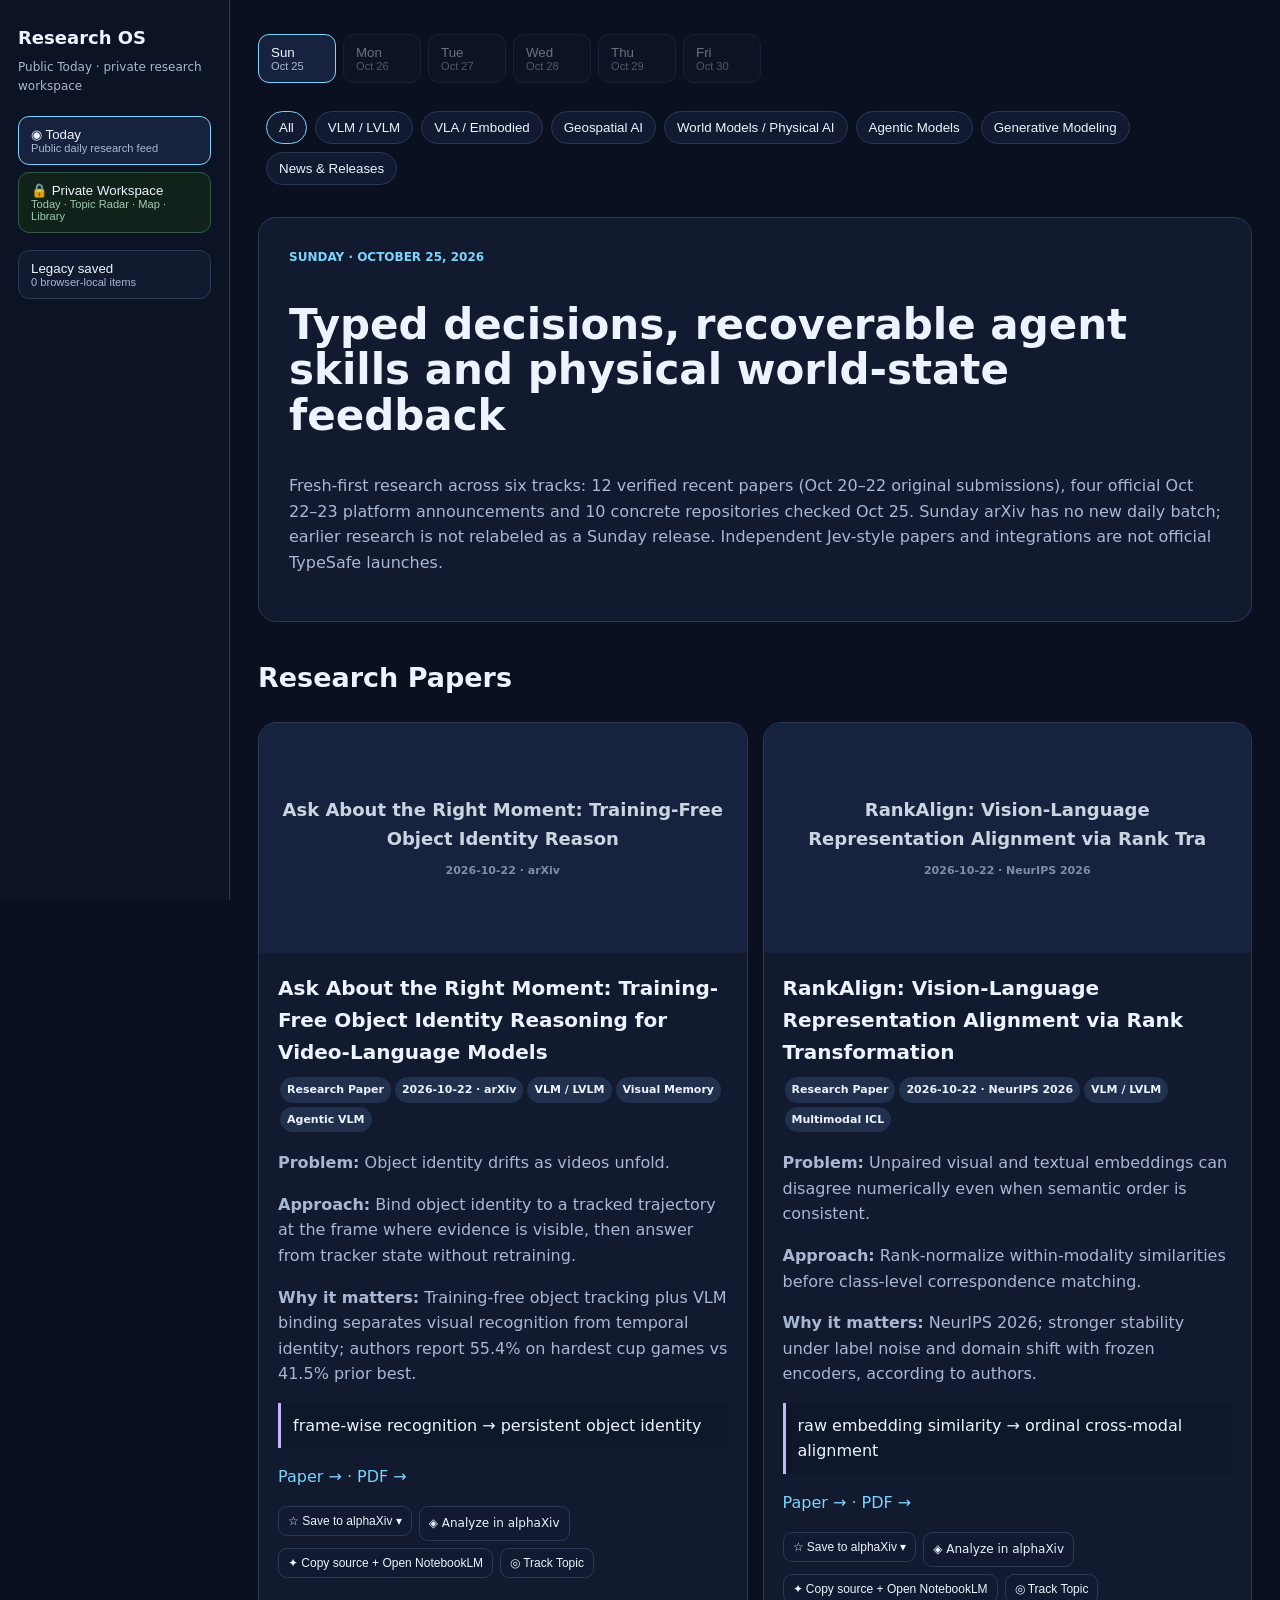
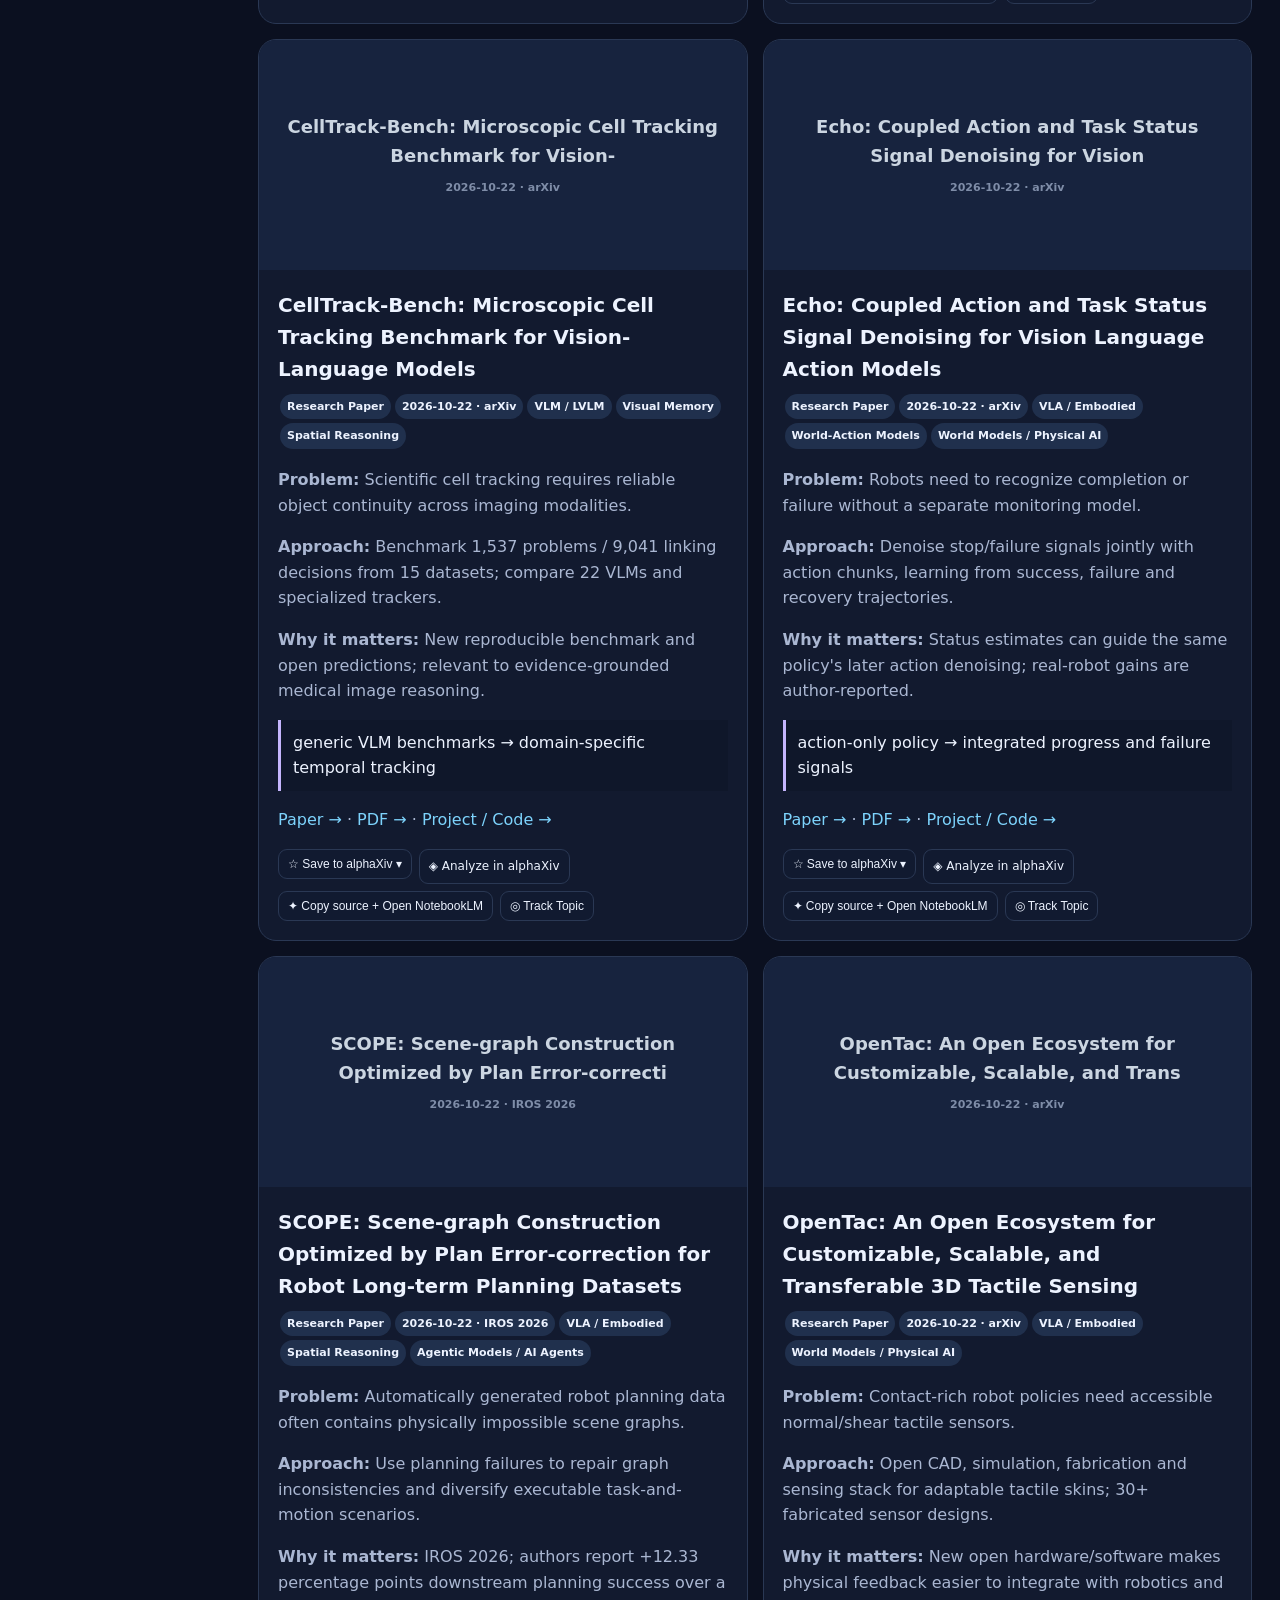
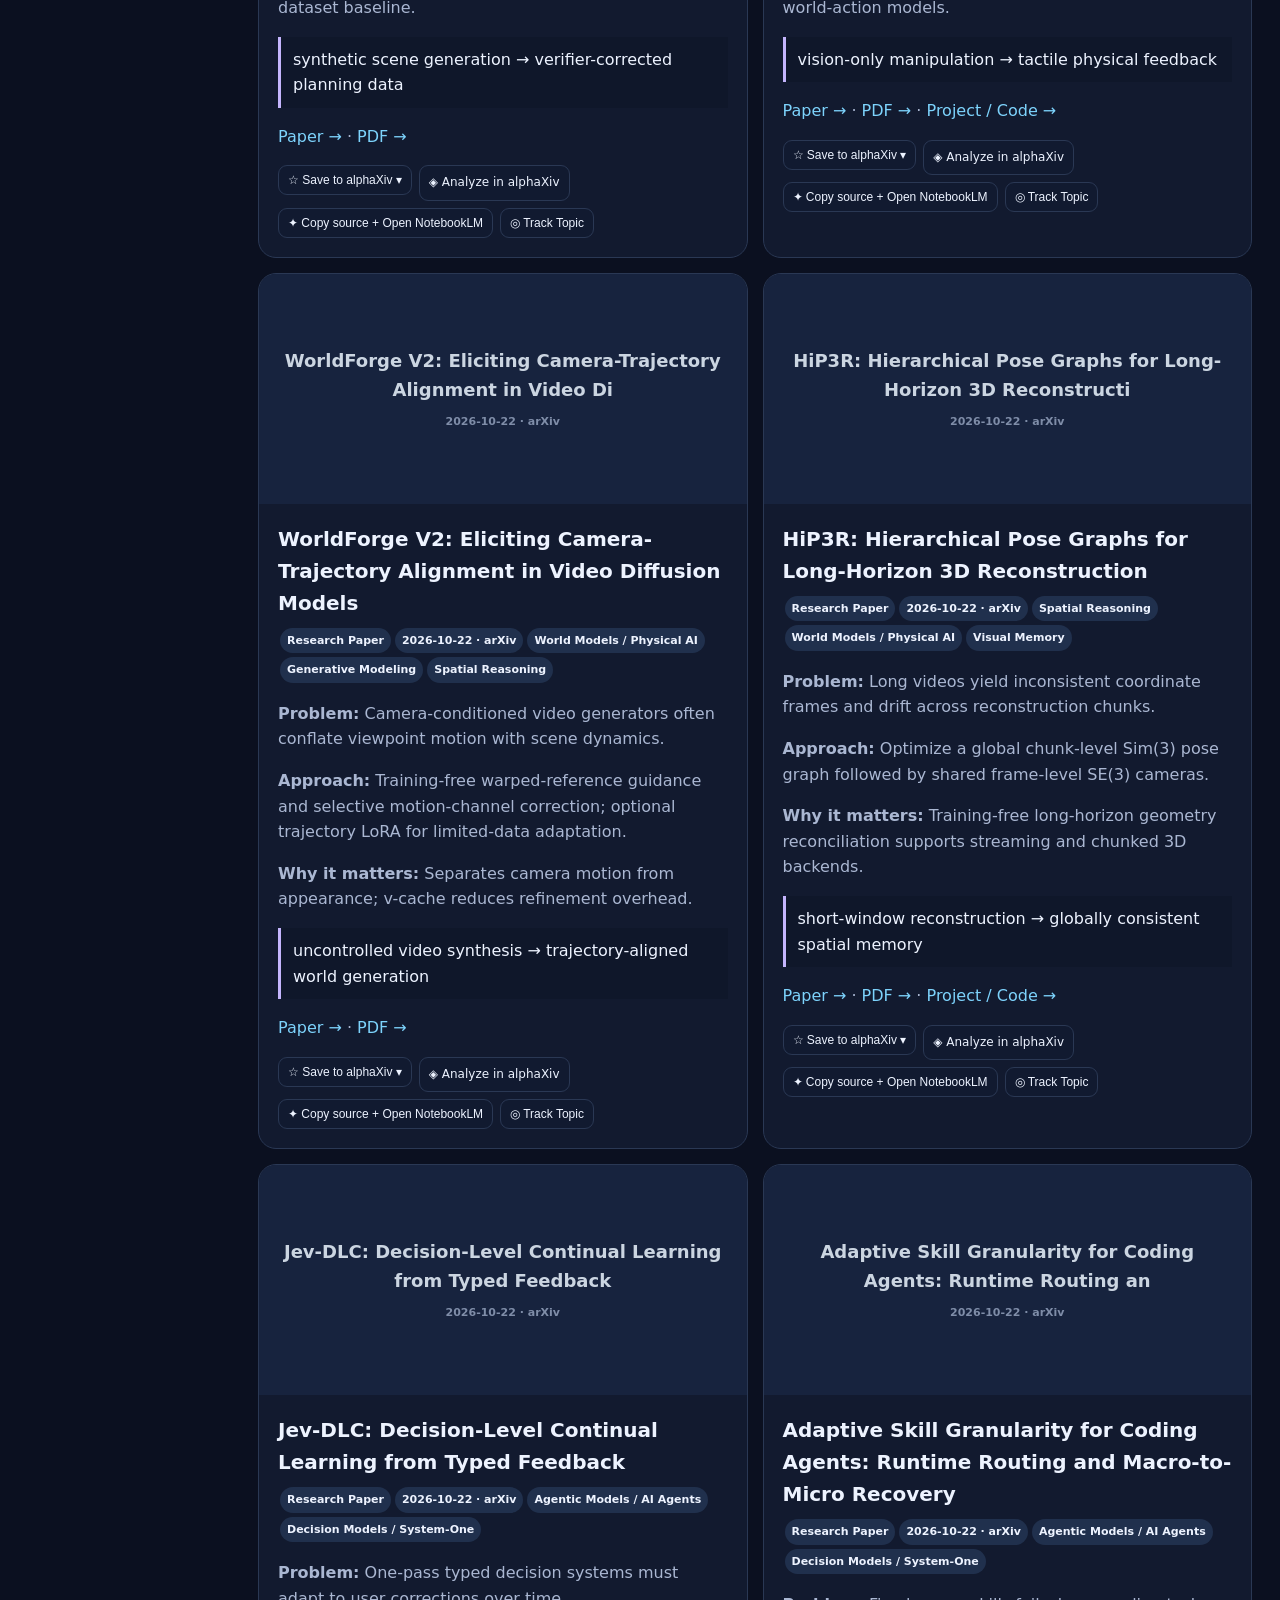
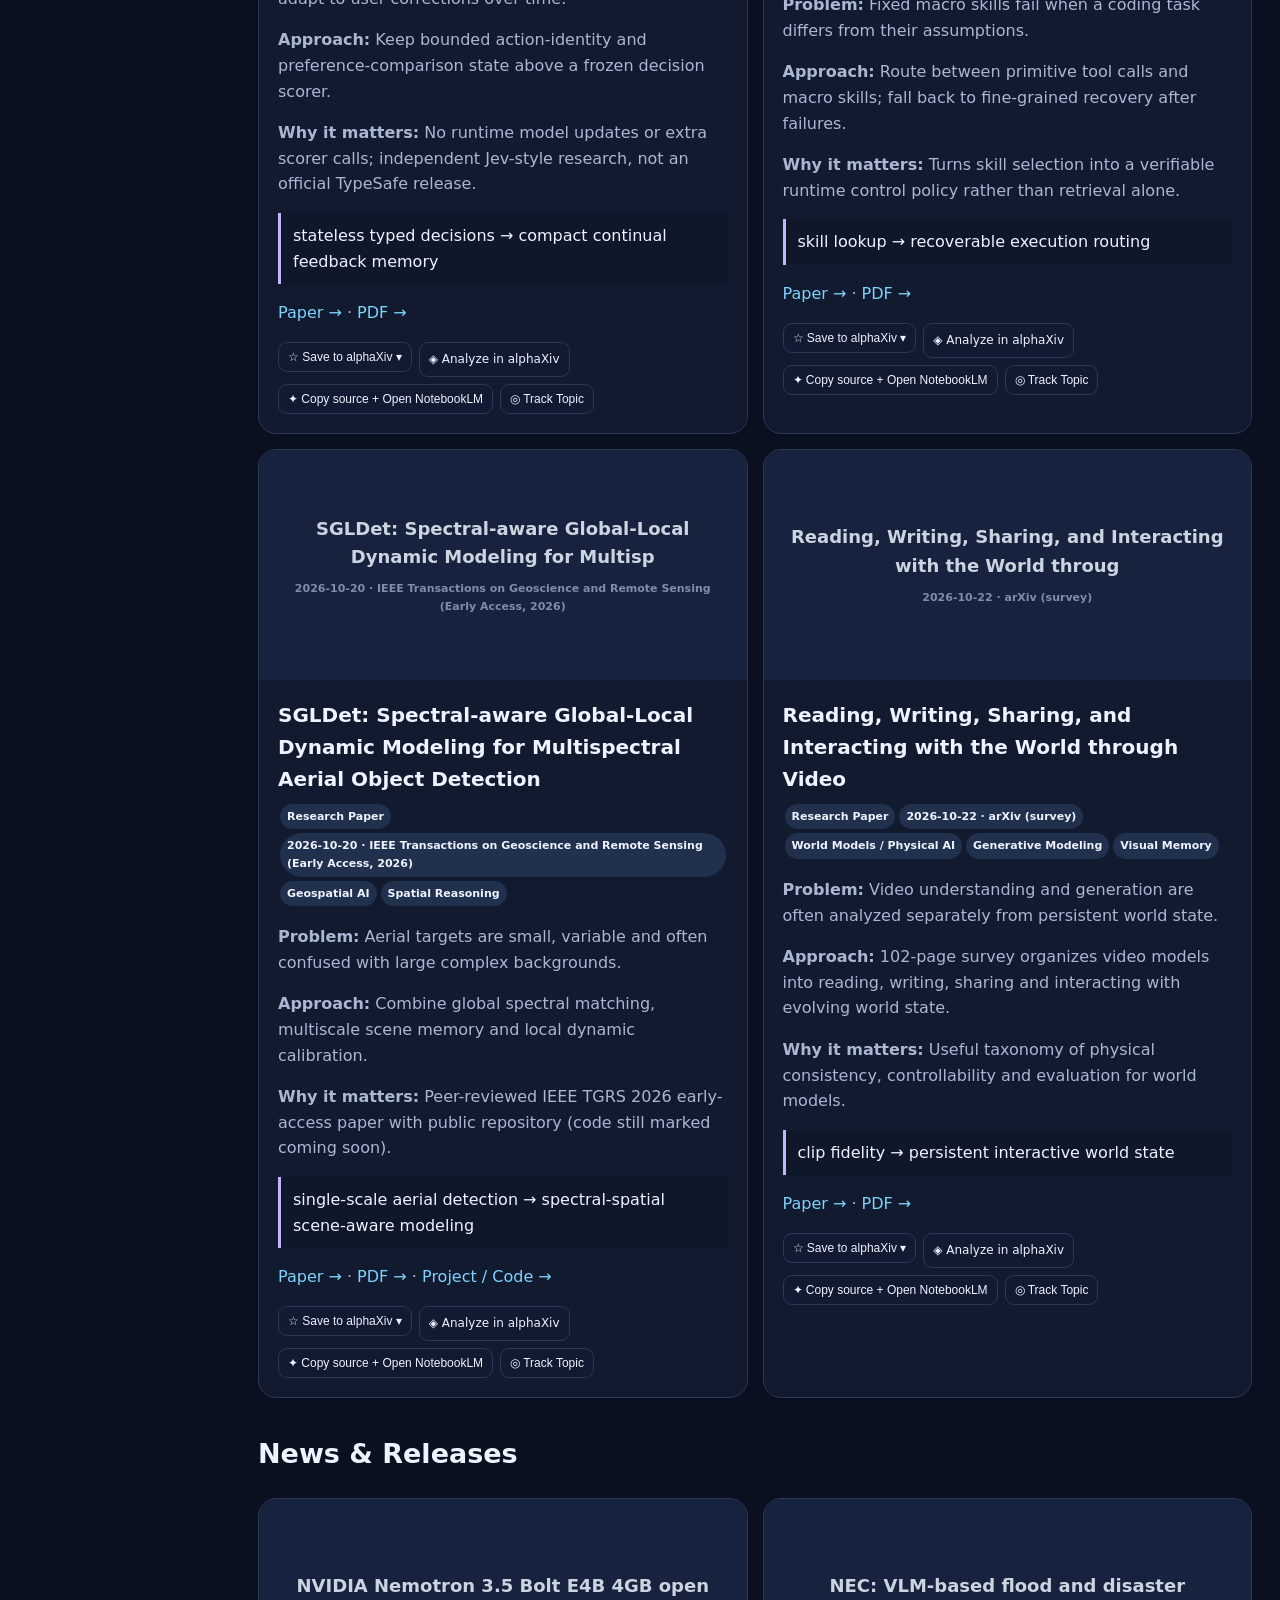
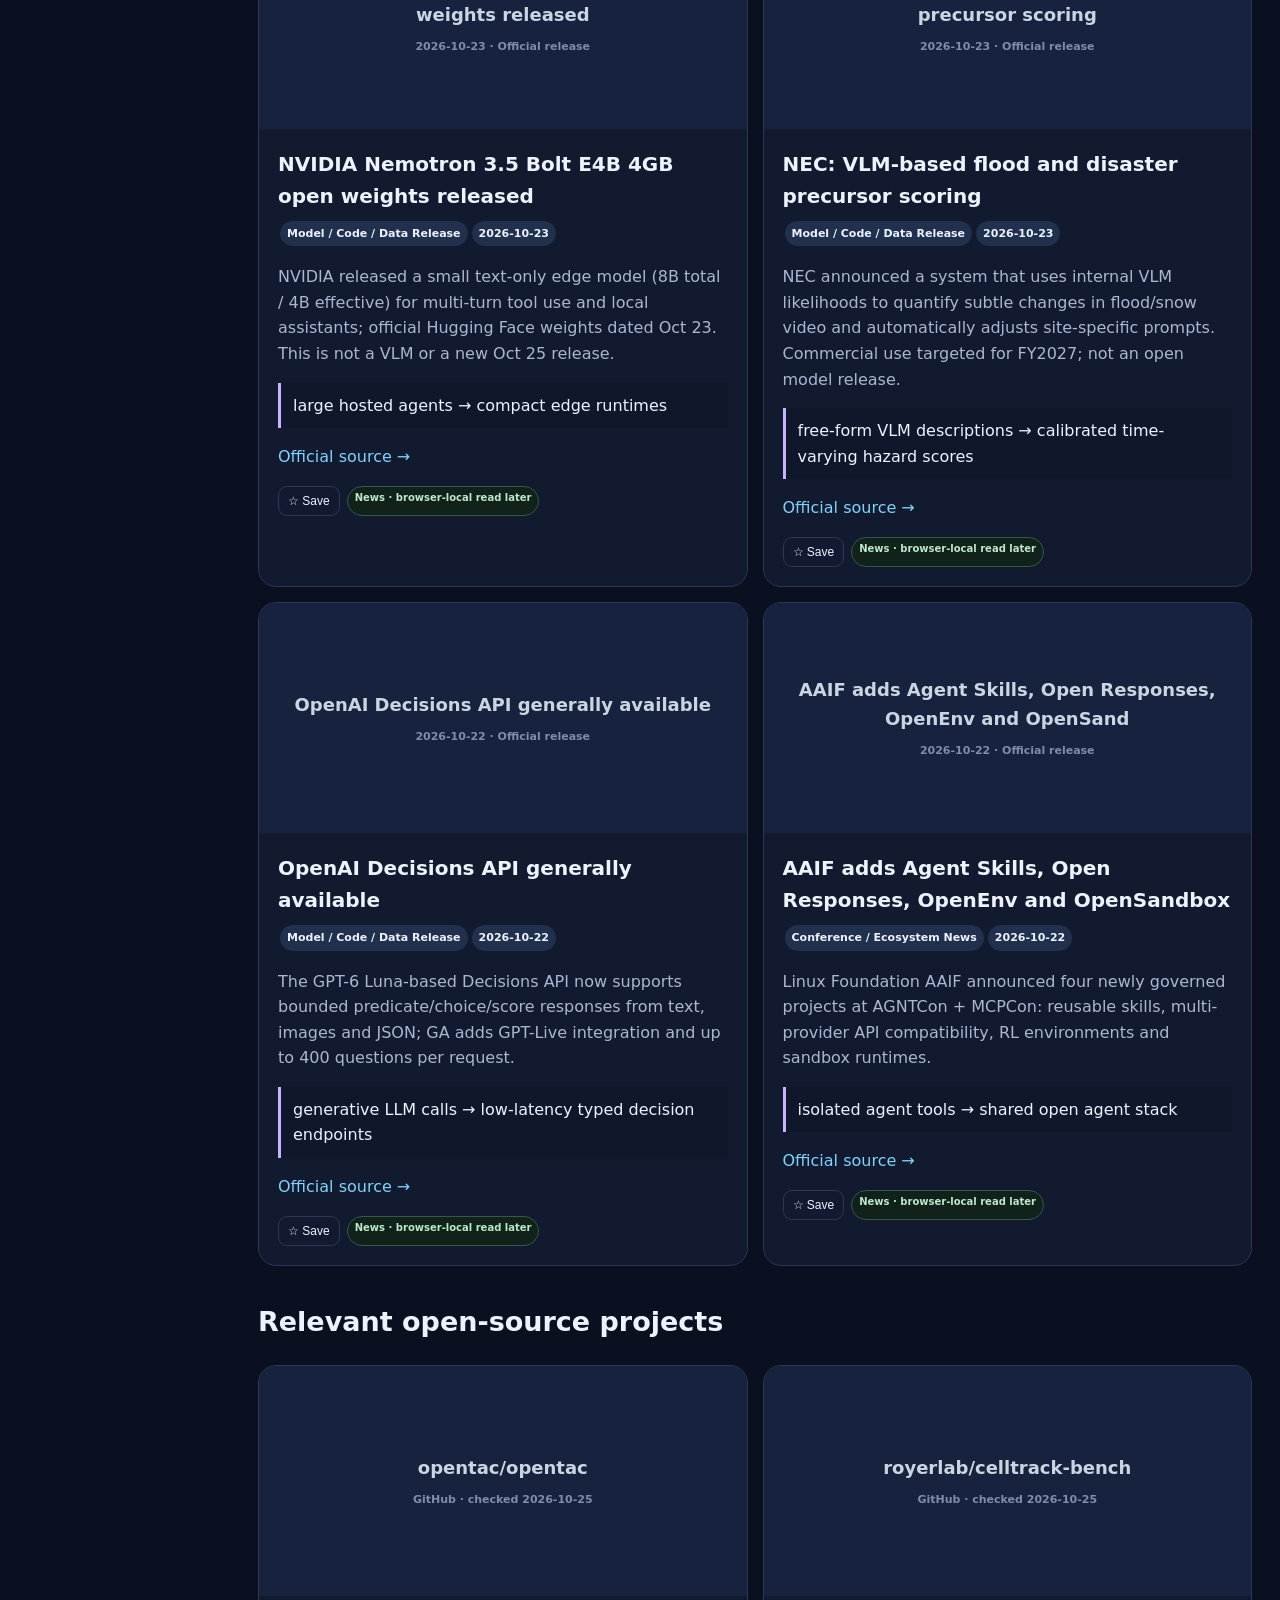
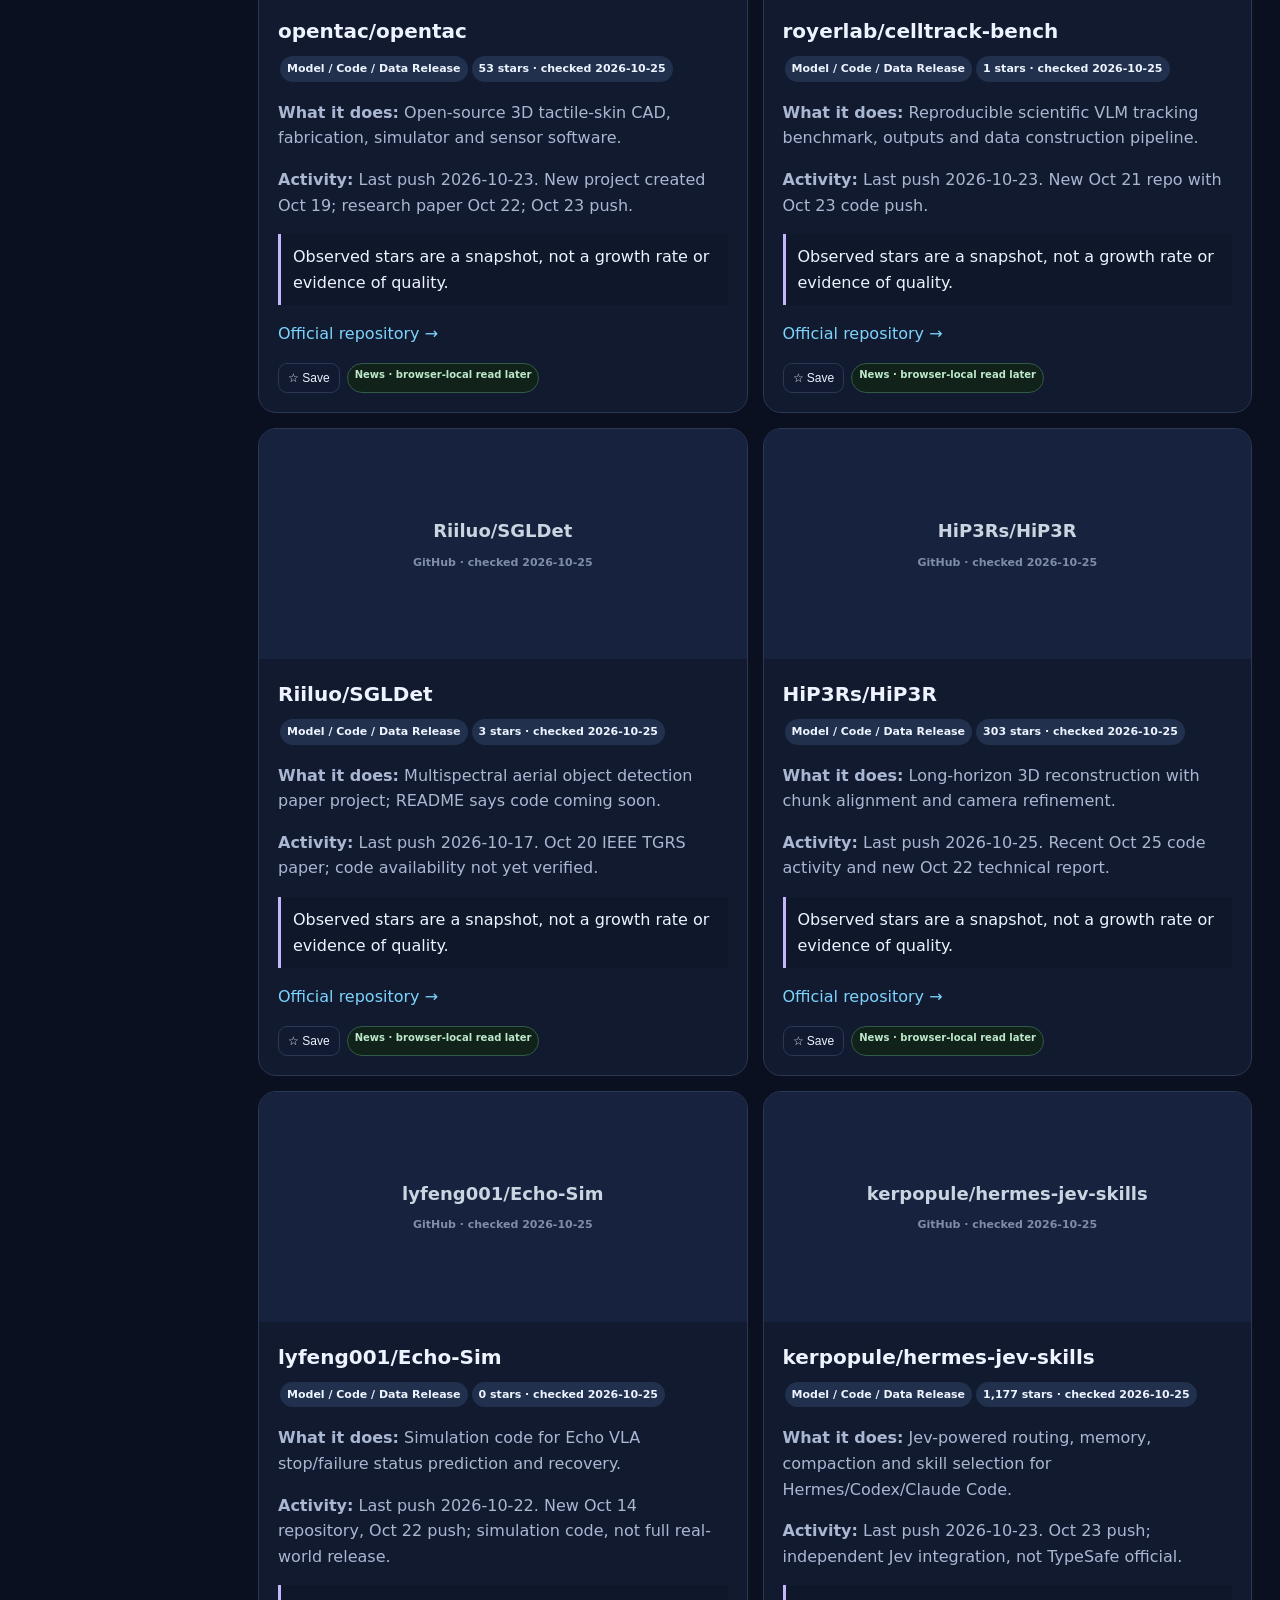
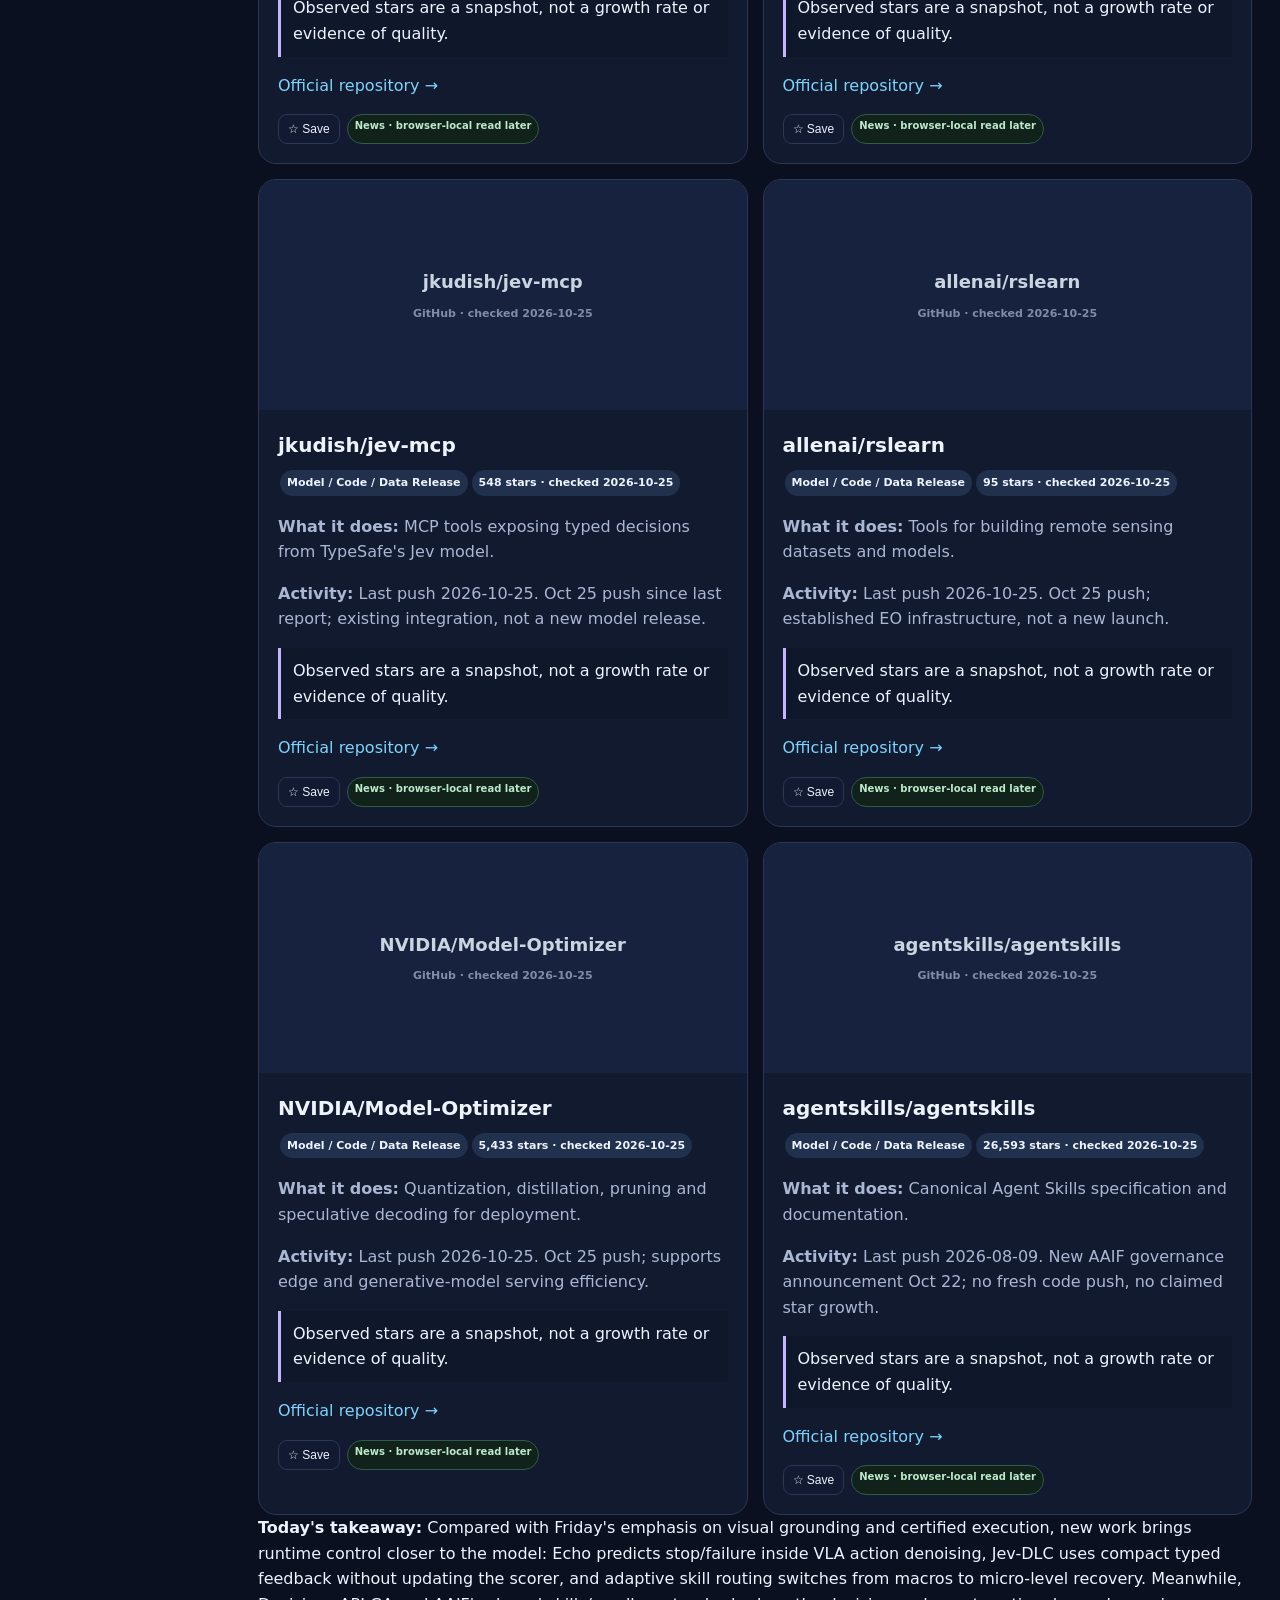
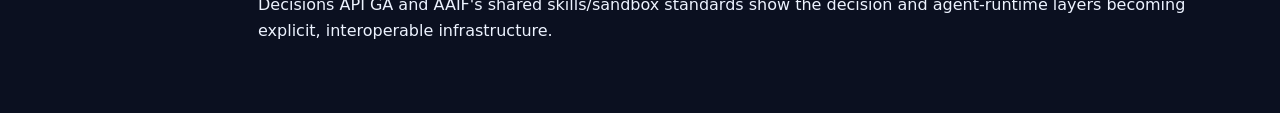
==== commit a9f692a4: "Publish Oct 25 Spatial AI research report and 12 deduplicated public papers" ====
--- a/index.html
+++ b/index.html
@@ -2,12 +2,36 @@
 <button class="navbtn topnav active" id="today-nav" type="button">◉ Today<small>Public daily research feed</small></button>
 <button class="navbtn private-nav" id="private-workspace-btn" type="button">🔒 Private Workspace<small>Today · Topic Radar · Map · Library</small></button>
 </nav><button class="navbtn saved-nav" data-target="saved">Legacy saved<small><span id="saved-count">0</span> browser-local items</small></button></aside><main class="main">
-<div class="daytabs" aria-label="Today by date"><button class="navbtn daytab" data-target="sun">Sun<small>Oct 18</small></button><button class="navbtn daytab" data-target="mon">Mon<small>Oct 19</small></button><button class="navbtn daytab" data-target="tue">Tue<small>Oct 20</small></button><button class="navbtn daytab" data-target="wed">Wed<small>Oct 21</small></button><button class="navbtn daytab" data-target="thu">Thu<small>Oct 22</small></button><button class="navbtn daytab active" data-target="fri">Fri<small>Oct 23</small></button></div>
+<div class="daytabs" aria-label="Today by date"><button class="navbtn daytab active" data-target="sun">Sun<small>Oct 25</small></button><button class="navbtn daytab disabled" data-target="mon">Mon<small>Oct 26</small></button><button class="navbtn daytab disabled" data-target="tue">Tue<small>Oct 27</small></button><button class="navbtn daytab disabled" data-target="wed">Wed<small>Oct 28</small></button><button class="navbtn daytab disabled" data-target="thu">Thu<small>Oct 29</small></button><button class="navbtn daytab disabled" data-target="fri">Fri<small>Oct 30</small></button></div>
 <!-- Previous week date labels: &lt;div class=&quot;daytabs&quot; aria-label=&quot;Today by date&quot;&gt;&lt;button class=&quot;navbtn daytab&quot; data-target=&quot;sun&quot;&gt;Sun&lt;small&gt;Oct 4&lt;/small&gt;&lt;/button&gt;&lt;button class=&quot;navbtn daytab disabled&quot; data-target=&quot;mon&quot;&gt;Mon&lt;small&gt;Oct 5&lt;/small&gt;&lt;/button&gt;&lt;button class=&quot;navbtn daytab&quot; data-target=&quot;tue&quot;&gt;Tue&lt;small&gt;Oct 6&lt;/small&gt;&lt;/button&gt;&lt;button class=&quot;navbtn daytab&quot; data-target=&quot;wed&quot;&gt;Wed&lt;small&gt;Oct 7&lt;/small&gt;&lt;/button&gt;&lt;button class=&quot;navbtn daytab&quot; data-target=&quot;thu&quot;&gt;Thu&lt;small&gt;Oct 8&lt;/small&gt;&lt;/button&gt;&lt;button class=&quot;navbtn daytab active&quot; data-target=&quot;fri&quot;&gt;Fri&lt;small&gt;Oct 9&lt;/small&gt;&lt;/button&gt;&lt;/div&gt;
  -->
 <div class="filters"><button class="filter active" data-filter="all">All</button><button class="filter" data-filter="vlm">VLM / LVLM</button><button class="filter" data-filter="vla">VLA / Embodied</button><button class="filter" data-filter="geo">Geospatial AI</button><button class="filter" data-filter="world">World Models / Physical AI</button><button class="filter" data-filter="agent">Agentic Models</button><button class="filter" data-filter="gen">Generative Modeling</button><button class="filter" data-filter="news">News & Releases</button></div>
 
-<section id="sun" class="day"><div class="hero"><div class="eyebrow">Sunday · October 18, 2026</div><h1>Spatial System-One decisions, open computer-use agents and geometry-grounded world models</h1><p>Weekend research digest: 15 verified papers first submitted Oct 15 (appearing in arXiv's Oct 16 recent listing), five new paper-linked repositories, and one Oct 16 official developer-platform release. No unverified same-day launch claims.</p></div><h2>Research Papers</h2><div class="cards"><article class="card topic-item" data-topics="vlm agent"><a href="https://arxiv.org/abs/2610.22276" target="_blank" rel="noopener noreferrer"><div class="thumb"><div class="fallback">MJev-Spatial: System One Spatial Intelligence vi<small>Oct 15 · arXiv</small></div></div></a><div class="cardbody"><h3>MJev-Spatial: System One Spatial Intelligence via Native Attention Matching</h3><span class="tag">Research Paper</span><span class="tag">2026-10-15 · arXiv preprint</span><span class="tag">VLM / LVLM</span><span class="tag">Decision Models / System-One</span><span class="tag">Spatial Reasoning</span><p><strong>Problem:</strong> Spatial questions require compact decisions but autoregressive VLMs generate unnecessary text.</p><p><strong>Approach:</strong> One-pass candidate scoring reuses pretrained query/key projections for choices, distances and image points.</p><p><strong>Why it matters:</strong> Authors report 65.64% across twelve benchmarks and 2.5x speedup versus fastest autoregressive baseline; not established as an official TypeSafe release.</p><div class="trend">spatial generation → typed spatial decisions</div><p><a href="https://arxiv.org/abs/2610.22276" target="_blank" rel="noopener noreferrer">Paper →</a> · <a href="https://arxiv.org/pdf/2610.22276.pdf" target="_blank" rel="noopener noreferrer">PDF →</a> · <a href="https://github.com/Fr0zenCrane/MJev-Spatial" target="_blank" rel="noopener noreferrer">Code / Project →</a></p></div></article>
+<section id="sun" class="day active"><div class="hero"><div class="eyebrow">Sunday · October 25, 2026</div><h1>Typed decisions, recoverable agent skills and physical world-state feedback</h1><p>Fresh-first research across six tracks: 12 verified recent papers (Oct 20–22 original submissions), four official Oct 22–23 platform announcements and 10 concrete repositories checked Oct 25. Sunday arXiv has no new daily batch; earlier research is not relabeled as a Sunday release. Independent Jev-style papers and integrations are not official TypeSafe launches.</p></div><h2>Research Papers</h2><div class="cards"><article class="card topic-item" data-topics="vlm agent"><a href="https://arxiv.org/abs/2610.31471" target="_blank" rel="noopener noreferrer"><div class="thumb"><div class="fallback">Ask About the Right Moment: Training-Free Object Identity Reason<small>2026-10-22 · arXiv</small></div></div></a><div class="cardbody"><h3>Ask About the Right Moment: Training-Free Object Identity Reasoning for Video-Language Models</h3><span class="tag">Research Paper</span><span class="tag">2026-10-22 · arXiv</span><span class="tag">VLM / LVLM</span><span class="tag">Visual Memory</span><span class="tag">Agentic VLM</span><p><strong>Problem:</strong> Object identity drifts as videos unfold.</p><p><strong>Approach:</strong> Bind object identity to a tracked trajectory at the frame where evidence is visible, then answer from tracker state without retraining.</p><p><strong>Why it matters:</strong> Training-free object tracking plus VLM binding separates visual recognition from temporal identity; authors report 55.4% on hardest cup games vs 41.5% prior best.</p><div class="trend">frame-wise recognition → persistent object identity</div><p><a href="https://arxiv.org/abs/2610.31471" target="_blank" rel="noopener noreferrer">Paper →</a> · <a href="https://arxiv.org/pdf/2610.31471" target="_blank" rel="noopener noreferrer">PDF →</a></p></div></article>
+<article class="card topic-item" data-topics="vlm"><a href="https://arxiv.org/abs/2610.31145" target="_blank" rel="noopener noreferrer"><div class="thumb"><div class="fallback">RankAlign: Vision-Language Representation Alignment via Rank Tra<small>2026-10-22 · NeurIPS 2026</small></div></div></a><div class="cardbody"><h3>RankAlign: Vision-Language Representation Alignment via Rank Transformation</h3><span class="tag">Research Paper</span><span class="tag">2026-10-22 · NeurIPS 2026</span><span class="tag">VLM / LVLM</span><span class="tag">Multimodal ICL</span><p><strong>Problem:</strong> Unpaired visual and textual embeddings can disagree numerically even when semantic order is consistent.</p><p><strong>Approach:</strong> Rank-normalize within-modality similarities before class-level correspondence matching.</p><p><strong>Why it matters:</strong> NeurIPS 2026; stronger stability under label noise and domain shift with frozen encoders, according to authors.</p><div class="trend">raw embedding similarity → ordinal cross-modal alignment</div><p><a href="https://arxiv.org/abs/2610.31145" target="_blank" rel="noopener noreferrer">Paper →</a> · <a href="https://arxiv.org/pdf/2610.31145" target="_blank" rel="noopener noreferrer">PDF →</a></p></div></article>
+<article class="card topic-item" data-topics="vlm"><a href="https://arxiv.org/abs/2610.31566" target="_blank" rel="noopener noreferrer"><div class="thumb"><div class="fallback">CellTrack-Bench: Microscopic Cell Tracking Benchmark for Vision-<small>2026-10-22 · arXiv</small></div></div></a><div class="cardbody"><h3>CellTrack-Bench: Microscopic Cell Tracking Benchmark for Vision-Language Models</h3><span class="tag">Research Paper</span><span class="tag">2026-10-22 · arXiv</span><span class="tag">VLM / LVLM</span><span class="tag">Visual Memory</span><span class="tag">Spatial Reasoning</span><p><strong>Problem:</strong> Scientific cell tracking requires reliable object continuity across imaging modalities.</p><p><strong>Approach:</strong> Benchmark 1,537 problems / 9,041 linking decisions from 15 datasets; compare 22 VLMs and specialized trackers.</p><p><strong>Why it matters:</strong> New reproducible benchmark and open predictions; relevant to evidence-grounded medical image reasoning.</p><div class="trend">generic VLM benchmarks → domain-specific temporal tracking</div><p><a href="https://arxiv.org/abs/2610.31566" target="_blank" rel="noopener noreferrer">Paper →</a> · <a href="https://arxiv.org/pdf/2610.31566" target="_blank" rel="noopener noreferrer">PDF →</a> · <a href="https://github.com/royerlab/celltrack-bench" target="_blank" rel="noopener noreferrer">Project / Code →</a></p></div></article>
+<article class="card topic-item" data-topics="vla world"><a href="https://arxiv.org/abs/2610.31569" target="_blank" rel="noopener noreferrer"><div class="thumb"><div class="fallback">Echo: Coupled Action and Task Status Signal Denoising for Vision<small>2026-10-22 · arXiv</small></div></div></a><div class="cardbody"><h3>Echo: Coupled Action and Task Status Signal Denoising for Vision Language Action Models</h3><span class="tag">Research Paper</span><span class="tag">2026-10-22 · arXiv</span><span class="tag">VLA / Embodied</span><span class="tag">World-Action Models</span><span class="tag">World Models / Physical AI</span><p><strong>Problem:</strong> Robots need to recognize completion or failure without a separate monitoring model.</p><p><strong>Approach:</strong> Denoise stop/failure signals jointly with action chunks, learning from success, failure and recovery trajectories.</p><p><strong>Why it matters:</strong> Status estimates can guide the same policy&#39;s later action denoising; real-robot gains are author-reported.</p><div class="trend">action-only policy → integrated progress and failure signals</div><p><a href="https://arxiv.org/abs/2610.31569" target="_blank" rel="noopener noreferrer">Paper →</a> · <a href="https://arxiv.org/pdf/2610.31569" target="_blank" rel="noopener noreferrer">PDF →</a> · <a href="https://github.com/lyfeng001/Echo-Sim" target="_blank" rel="noopener noreferrer">Project / Code →</a></p></div></article>
+<article class="card topic-item" data-topics="vla agent"><a href="https://arxiv.org/abs/2610.31518" target="_blank" rel="noopener noreferrer"><div class="thumb"><div class="fallback">SCOPE: Scene-graph Construction Optimized by Plan Error-correcti<small>2026-10-22 · IROS 2026</small></div></div></a><div class="cardbody"><h3>SCOPE: Scene-graph Construction Optimized by Plan Error-correction for Robot Long-term Planning Datasets</h3><span class="tag">Research Paper</span><span class="tag">2026-10-22 · IROS 2026</span><span class="tag">VLA / Embodied</span><span class="tag">Spatial Reasoning</span><span class="tag">Agentic Models / AI Agents</span><p><strong>Problem:</strong> Automatically generated robot planning data often contains physically impossible scene graphs.</p><p><strong>Approach:</strong> Use planning failures to repair graph inconsistencies and diversify executable task-and-motion scenarios.</p><p><strong>Why it matters:</strong> IROS 2026; authors report +12.33 percentage points downstream planning success over a dataset baseline.</p><div class="trend">synthetic scene generation → verifier-corrected planning data</div><p><a href="https://arxiv.org/abs/2610.31518" target="_blank" rel="noopener noreferrer">Paper →</a> · <a href="https://arxiv.org/pdf/2610.31518" target="_blank" rel="noopener noreferrer">PDF →</a></p></div></article>
+<article class="card topic-item" data-topics="vla world"><a href="https://arxiv.org/abs/2610.31661" target="_blank" rel="noopener noreferrer"><div class="thumb"><div class="fallback">OpenTac: An Open Ecosystem for Customizable, Scalable, and Trans<small>2026-10-22 · arXiv</small></div></div></a><div class="cardbody"><h3>OpenTac: An Open Ecosystem for Customizable, Scalable, and Transferable 3D Tactile Sensing</h3><span class="tag">Research Paper</span><span class="tag">2026-10-22 · arXiv</span><span class="tag">VLA / Embodied</span><span class="tag">World Models / Physical AI</span><p><strong>Problem:</strong> Contact-rich robot policies need accessible normal/shear tactile sensors.</p><p><strong>Approach:</strong> Open CAD, simulation, fabrication and sensing stack for adaptable tactile skins; 30+ fabricated sensor designs.</p><p><strong>Why it matters:</strong> New open hardware/software makes physical feedback easier to integrate with robotics and world-action models.</p><div class="trend">vision-only manipulation → tactile physical feedback</div><p><a href="https://arxiv.org/abs/2610.31661" target="_blank" rel="noopener noreferrer">Paper →</a> · <a href="https://arxiv.org/pdf/2610.31661" target="_blank" rel="noopener noreferrer">PDF →</a> · <a href="https://github.com/opentac/opentac" target="_blank" rel="noopener noreferrer">Project / Code →</a></p></div></article>
+<article class="card topic-item" data-topics="world gen"><a href="https://arxiv.org/abs/2610.31640" target="_blank" rel="noopener noreferrer"><div class="thumb"><div class="fallback">WorldForge V2: Eliciting Camera-Trajectory Alignment in Video Di<small>2026-10-22 · arXiv</small></div></div></a><div class="cardbody"><h3>WorldForge V2: Eliciting Camera-Trajectory Alignment in Video Diffusion Models</h3><span class="tag">Research Paper</span><span class="tag">2026-10-22 · arXiv</span><span class="tag">World Models / Physical AI</span><span class="tag">Generative Modeling</span><span class="tag">Spatial Reasoning</span><p><strong>Problem:</strong> Camera-conditioned video generators often conflate viewpoint motion with scene dynamics.</p><p><strong>Approach:</strong> Training-free warped-reference guidance and selective motion-channel correction; optional trajectory LoRA for limited-data adaptation.</p><p><strong>Why it matters:</strong> Separates camera motion from appearance; v-cache reduces refinement overhead.</p><div class="trend">uncontrolled video synthesis → trajectory-aligned world generation</div><p><a href="https://arxiv.org/abs/2610.31640" target="_blank" rel="noopener noreferrer">Paper →</a> · <a href="https://arxiv.org/pdf/2610.31640" target="_blank" rel="noopener noreferrer">PDF →</a></p></div></article>
+<article class="card topic-item" data-topics="world vlm"><a href="https://arxiv.org/abs/2610.31635" target="_blank" rel="noopener noreferrer"><div class="thumb"><div class="fallback">HiP3R: Hierarchical Pose Graphs for Long-Horizon 3D Reconstructi<small>2026-10-22 · arXiv</small></div></div></a><div class="cardbody"><h3>HiP3R: Hierarchical Pose Graphs for Long-Horizon 3D Reconstruction</h3><span class="tag">Research Paper</span><span class="tag">2026-10-22 · arXiv</span><span class="tag">Spatial Reasoning</span><span class="tag">World Models / Physical AI</span><span class="tag">Visual Memory</span><p><strong>Problem:</strong> Long videos yield inconsistent coordinate frames and drift across reconstruction chunks.</p><p><strong>Approach:</strong> Optimize a global chunk-level Sim(3) pose graph followed by shared frame-level SE(3) cameras.</p><p><strong>Why it matters:</strong> Training-free long-horizon geometry reconciliation supports streaming and chunked 3D backends.</p><div class="trend">short-window reconstruction → globally consistent spatial memory</div><p><a href="https://arxiv.org/abs/2610.31635" target="_blank" rel="noopener noreferrer">Paper →</a> · <a href="https://arxiv.org/pdf/2610.31635" target="_blank" rel="noopener noreferrer">PDF →</a> · <a href="https://github.com/HiP3Rs/HiP3R" target="_blank" rel="noopener noreferrer">Project / Code →</a></p></div></article>
+<article class="card topic-item" data-topics="agent"><a href="https://arxiv.org/abs/2610.31521" target="_blank" rel="noopener noreferrer"><div class="thumb"><div class="fallback">Jev-DLC: Decision-Level Continual Learning from Typed Feedback<small>2026-10-22 · arXiv</small></div></div></a><div class="cardbody"><h3>Jev-DLC: Decision-Level Continual Learning from Typed Feedback</h3><span class="tag">Research Paper</span><span class="tag">2026-10-22 · arXiv</span><span class="tag">Agentic Models / AI Agents</span><span class="tag">Decision Models / System-One</span><p><strong>Problem:</strong> One-pass typed decision systems must adapt to user corrections over time.</p><p><strong>Approach:</strong> Keep bounded action-identity and preference-comparison state above a frozen decision scorer.</p><p><strong>Why it matters:</strong> No runtime model updates or extra scorer calls; independent Jev-style research, not an official TypeSafe release.</p><div class="trend">stateless typed decisions → compact continual feedback memory</div><p><a href="https://arxiv.org/abs/2610.31521" target="_blank" rel="noopener noreferrer">Paper →</a> · <a href="https://arxiv.org/pdf/2610.31521" target="_blank" rel="noopener noreferrer">PDF →</a></p></div></article>
+<article class="card topic-item" data-topics="agent"><a href="https://arxiv.org/abs/2610.31461" target="_blank" rel="noopener noreferrer"><div class="thumb"><div class="fallback">Adaptive Skill Granularity for Coding Agents: Runtime Routing an<small>2026-10-22 · arXiv</small></div></div></a><div class="cardbody"><h3>Adaptive Skill Granularity for Coding Agents: Runtime Routing and Macro-to-Micro Recovery</h3><span class="tag">Research Paper</span><span class="tag">2026-10-22 · arXiv</span><span class="tag">Agentic Models / AI Agents</span><span class="tag">Decision Models / System-One</span><p><strong>Problem:</strong> Fixed macro skills fail when a coding task differs from their assumptions.</p><p><strong>Approach:</strong> Route between primitive tool calls and macro skills; fall back to fine-grained recovery after failures.</p><p><strong>Why it matters:</strong> Turns skill selection into a verifiable runtime control policy rather than retrieval alone.</p><div class="trend">skill lookup → recoverable execution routing</div><p><a href="https://arxiv.org/abs/2610.31461" target="_blank" rel="noopener noreferrer">Paper →</a> · <a href="https://arxiv.org/pdf/2610.31461" target="_blank" rel="noopener noreferrer">PDF →</a></p></div></article>
+<article class="card topic-item" data-topics="geo"><a href="https://arxiv.org/abs/2610.27883" target="_blank" rel="noopener noreferrer"><div class="thumb"><div class="fallback">SGLDet: Spectral-aware Global-Local Dynamic Modeling for Multisp<small>2026-10-20 · IEEE Transactions on Geoscience and Remote Sensing (Early Access, 2026)</small></div></div></a><div class="cardbody"><h3>SGLDet: Spectral-aware Global-Local Dynamic Modeling for Multispectral Aerial Object Detection</h3><span class="tag">Research Paper</span><span class="tag">2026-10-20 · IEEE Transactions on Geoscience and Remote Sensing (Early Access, 2026)</span><span class="tag">Geospatial AI</span><span class="tag">Spatial Reasoning</span><p><strong>Problem:</strong> Aerial targets are small, variable and often confused with large complex backgrounds.</p><p><strong>Approach:</strong> Combine global spectral matching, multiscale scene memory and local dynamic calibration.</p><p><strong>Why it matters:</strong> Peer-reviewed IEEE TGRS 2026 early-access paper with public repository (code still marked coming soon).</p><div class="trend">single-scale aerial detection → spectral-spatial scene-aware modeling</div><p><a href="https://arxiv.org/abs/2610.27883" target="_blank" rel="noopener noreferrer">Paper →</a> · <a href="https://arxiv.org/pdf/2610.27883" target="_blank" rel="noopener noreferrer">PDF →</a> · <a href="https://github.com/Riiluo/SGLDet" target="_blank" rel="noopener noreferrer">Project / Code →</a></p></div></article>
+<article class="card topic-item" data-topics="world gen vlm"><a href="https://arxiv.org/abs/2610.31668" target="_blank" rel="noopener noreferrer"><div class="thumb"><div class="fallback">Reading, Writing, Sharing, and Interacting with the World throug<small>2026-10-22 · arXiv (survey)</small></div></div></a><div class="cardbody"><h3>Reading, Writing, Sharing, and Interacting with the World through Video</h3><span class="tag">Research Paper</span><span class="tag">2026-10-22 · arXiv (survey)</span><span class="tag">World Models / Physical AI</span><span class="tag">Generative Modeling</span><span class="tag">Visual Memory</span><p><strong>Problem:</strong> Video understanding and generation are often analyzed separately from persistent world state.</p><p><strong>Approach:</strong> 102-page survey organizes video models into reading, writing, sharing and interacting with evolving world state.</p><p><strong>Why it matters:</strong> Useful taxonomy of physical consistency, controllability and evaluation for world models.</p><div class="trend">clip fidelity → persistent interactive world state</div><p><a href="https://arxiv.org/abs/2610.31668" target="_blank" rel="noopener noreferrer">Paper →</a> · <a href="https://arxiv.org/pdf/2610.31668" target="_blank" rel="noopener noreferrer">PDF →</a></p></div></article></div><h2>News &amp; Releases</h2><div class="cards"><article class="card topic-item" data-topics="agent vla news"><a href="https://research.nvidia.com/labs/nemotron/NVIDIA-Nemotron-3.5-Bolt-E4B-4GB/" target="_blank" rel="noopener noreferrer"><div class="thumb"><div class="fallback">NVIDIA Nemotron 3.5 Bolt E4B 4GB open weights released<small>2026-10-23 · Official release</small></div></div></a><div class="cardbody"><h3>NVIDIA Nemotron 3.5 Bolt E4B 4GB open weights released</h3><span class="tag">Model / Code / Data Release</span><span class="tag">2026-10-23</span><p>NVIDIA released a small text-only edge model (8B total / 4B effective) for multi-turn tool use and local assistants; official Hugging Face weights dated Oct 23. This is not a VLM or a new Oct 25 release.</p><div class="trend">large hosted agents → compact edge runtimes</div><p><a href="https://research.nvidia.com/labs/nemotron/NVIDIA-Nemotron-3.5-Bolt-E4B-4GB/" target="_blank" rel="noopener noreferrer">Official source →</a></p></div></article>
+<article class="card topic-item" data-topics="vlm geo news"><a href="https://www.nec.com/en/press/202610/global_20261023_02.html" target="_blank" rel="noopener noreferrer"><div class="thumb"><div class="fallback">NEC: VLM-based flood and disaster precursor scoring<small>2026-10-23 · Official release</small></div></div></a><div class="cardbody"><h3>NEC: VLM-based flood and disaster precursor scoring</h3><span class="tag">Model / Code / Data Release</span><span class="tag">2026-10-23</span><p>NEC announced a system that uses internal VLM likelihoods to quantify subtle changes in flood/snow video and automatically adjusts site-specific prompts. Commercial use targeted for FY2027; not an open model release.</p><div class="trend">free-form VLM descriptions → calibrated time-varying hazard scores</div><p><a href="https://www.nec.com/en/press/202610/global_20261023_02.html" target="_blank" rel="noopener noreferrer">Official source →</a></p></div></article>
+<article class="card topic-item" data-topics="agent vlm news"><a href="https://openai.com/index/decisions-api/" target="_blank" rel="noopener noreferrer"><div class="thumb"><div class="fallback">OpenAI Decisions API generally available<small>2026-10-22 · Official release</small></div></div></a><div class="cardbody"><h3>OpenAI Decisions API generally available</h3><span class="tag">Model / Code / Data Release</span><span class="tag">2026-10-22</span><p>The GPT-6 Luna-based Decisions API now supports bounded predicate/choice/score responses from text, images and JSON; GA adds GPT-Live integration and up to 400 questions per request.</p><div class="trend">generative LLM calls → low-latency typed decision endpoints</div><p><a href="https://openai.com/index/decisions-api/" target="_blank" rel="noopener noreferrer">Official source →</a></p></div></article>
+<article class="card topic-item" data-topics="agent news"><a href="https://www.linuxfoundation.org/press/agentic-ai-foundation-announces-four-new-projects-agent-skills-open-responses-openenv-and-opensandbox" target="_blank" rel="noopener noreferrer"><div class="thumb"><div class="fallback">AAIF adds Agent Skills, Open Responses, OpenEnv and OpenSand<small>2026-10-22 · Official release</small></div></div></a><div class="cardbody"><h3>AAIF adds Agent Skills, Open Responses, OpenEnv and OpenSandbox</h3><span class="tag">Conference / Ecosystem News</span><span class="tag">2026-10-22</span><p>Linux Foundation AAIF announced four newly governed projects at AGNTCon + MCPCon: reusable skills, multi-provider API compatibility, RL environments and sandbox runtimes.</p><div class="trend">isolated agent tools → shared open agent stack</div><p><a href="https://www.linuxfoundation.org/press/agentic-ai-foundation-announces-four-new-projects-agent-skills-open-responses-openenv-and-opensandbox" target="_blank" rel="noopener noreferrer">Official source →</a></p></div></article></div><h2>Relevant open-source projects</h2><div class="cards"><article class="card topic-item" data-topics="vla world news"><a href="https://github.com/opentac/opentac" target="_blank" rel="noopener noreferrer"><div class="thumb"><div class="fallback">opentac/opentac<small>GitHub · checked 2026-10-25</small></div></div></a><div class="cardbody"><h3>opentac/opentac</h3><span class="tag">Model / Code / Data Release</span><span class="tag">53 stars · checked 2026-10-25</span><p><strong>What it does:</strong> Open-source 3D tactile-skin CAD, fabrication, simulator and sensor software.</p><p><strong>Activity:</strong> Last push 2026-10-23. New project created Oct 19; research paper Oct 22; Oct 23 push.</p><div class="trend">Observed stars are a snapshot, not a growth rate or evidence of quality.</div><p><a href="https://github.com/opentac/opentac" target="_blank" rel="noopener noreferrer">Official repository →</a></p></div></article>
+<article class="card topic-item" data-topics="vlm news"><a href="https://github.com/royerlab/celltrack-bench" target="_blank" rel="noopener noreferrer"><div class="thumb"><div class="fallback">royerlab/celltrack-bench<small>GitHub · checked 2026-10-25</small></div></div></a><div class="cardbody"><h3>royerlab/celltrack-bench</h3><span class="tag">Model / Code / Data Release</span><span class="tag">1 stars · checked 2026-10-25</span><p><strong>What it does:</strong> Reproducible scientific VLM tracking benchmark, outputs and data construction pipeline.</p><p><strong>Activity:</strong> Last push 2026-10-23. New Oct 21 repo with Oct 23 code push.</p><div class="trend">Observed stars are a snapshot, not a growth rate or evidence of quality.</div><p><a href="https://github.com/royerlab/celltrack-bench" target="_blank" rel="noopener noreferrer">Official repository →</a></p></div></article>
+<article class="card topic-item" data-topics="geo news"><a href="https://github.com/Riiluo/SGLDet" target="_blank" rel="noopener noreferrer"><div class="thumb"><div class="fallback">Riiluo/SGLDet<small>GitHub · checked 2026-10-25</small></div></div></a><div class="cardbody"><h3>Riiluo/SGLDet</h3><span class="tag">Model / Code / Data Release</span><span class="tag">3 stars · checked 2026-10-25</span><p><strong>What it does:</strong> Multispectral aerial object detection paper project; README says code coming soon.</p><p><strong>Activity:</strong> Last push 2026-10-17. Oct 20 IEEE TGRS paper; code availability not yet verified.</p><div class="trend">Observed stars are a snapshot, not a growth rate or evidence of quality.</div><p><a href="https://github.com/Riiluo/SGLDet" target="_blank" rel="noopener noreferrer">Official repository →</a></p></div></article>
+<article class="card topic-item" data-topics="world vlm news"><a href="https://github.com/HiP3Rs/HiP3R" target="_blank" rel="noopener noreferrer"><div class="thumb"><div class="fallback">HiP3Rs/HiP3R<small>GitHub · checked 2026-10-25</small></div></div></a><div class="cardbody"><h3>HiP3Rs/HiP3R</h3><span class="tag">Model / Code / Data Release</span><span class="tag">303 stars · checked 2026-10-25</span><p><strong>What it does:</strong> Long-horizon 3D reconstruction with chunk alignment and camera refinement.</p><p><strong>Activity:</strong> Last push 2026-10-25. Recent Oct 25 code activity and new Oct 22 technical report.</p><div class="trend">Observed stars are a snapshot, not a growth rate or evidence of quality.</div><p><a href="https://github.com/HiP3Rs/HiP3R" target="_blank" rel="noopener noreferrer">Official repository →</a></p></div></article>
+<article class="card topic-item" data-topics="vla world news"><a href="https://github.com/lyfeng001/Echo-Sim" target="_blank" rel="noopener noreferrer"><div class="thumb"><div class="fallback">lyfeng001/Echo-Sim<small>GitHub · checked 2026-10-25</small></div></div></a><div class="cardbody"><h3>lyfeng001/Echo-Sim</h3><span class="tag">Model / Code / Data Release</span><span class="tag">0 stars · checked 2026-10-25</span><p><strong>What it does:</strong> Simulation code for Echo VLA stop/failure status prediction and recovery.</p><p><strong>Activity:</strong> Last push 2026-10-22. New Oct 14 repository, Oct 22 push; simulation code, not full real-world release.</p><div class="trend">Observed stars are a snapshot, not a growth rate or evidence of quality.</div><p><a href="https://github.com/lyfeng001/Echo-Sim" target="_blank" rel="noopener noreferrer">Official repository →</a></p></div></article>
+<article class="card topic-item" data-topics="agent news"><a href="https://github.com/kerpopule/hermes-jev-skills" target="_blank" rel="noopener noreferrer"><div class="thumb"><div class="fallback">kerpopule/hermes-jev-skills<small>GitHub · checked 2026-10-25</small></div></div></a><div class="cardbody"><h3>kerpopule/hermes-jev-skills</h3><span class="tag">Model / Code / Data Release</span><span class="tag">1,177 stars · checked 2026-10-25</span><p><strong>What it does:</strong> Jev-powered routing, memory, compaction and skill selection for Hermes/Codex/Claude Code.</p><p><strong>Activity:</strong> Last push 2026-10-23. Oct 23 push; independent Jev integration, not TypeSafe official.</p><div class="trend">Observed stars are a snapshot, not a growth rate or evidence of quality.</div><p><a href="https://github.com/kerpopule/hermes-jev-skills" target="_blank" rel="noopener noreferrer">Official repository →</a></p></div></article>
+<article class="card topic-item" data-topics="agent news"><a href="https://github.com/jkudish/jev-mcp" target="_blank" rel="noopener noreferrer"><div class="thumb"><div class="fallback">jkudish/jev-mcp<small>GitHub · checked 2026-10-25</small></div></div></a><div class="cardbody"><h3>jkudish/jev-mcp</h3><span class="tag">Model / Code / Data Release</span><span class="tag">548 stars · checked 2026-10-25</span><p><strong>What it does:</strong> MCP tools exposing typed decisions from TypeSafe&#39;s Jev model.</p><p><strong>Activity:</strong> Last push 2026-10-25. Oct 25 push since last report; existing integration, not a new model release.</p><div class="trend">Observed stars are a snapshot, not a growth rate or evidence of quality.</div><p><a href="https://github.com/jkudish/jev-mcp" target="_blank" rel="noopener noreferrer">Official repository →</a></p></div></article>
+<article class="card topic-item" data-topics="geo news"><a href="https://github.com/allenai/rslearn" target="_blank" rel="noopener noreferrer"><div class="thumb"><div class="fallback">allenai/rslearn<small>GitHub · checked 2026-10-25</small></div></div></a><div class="cardbody"><h3>allenai/rslearn</h3><span class="tag">Model / Code / Data Release</span><span class="tag">95 stars · checked 2026-10-25</span><p><strong>What it does:</strong> Tools for building remote sensing datasets and models.</p><p><strong>Activity:</strong> Last push 2026-10-25. Oct 25 push; established EO infrastructure, not a new launch.</p><div class="trend">Observed stars are a snapshot, not a growth rate or evidence of quality.</div><p><a href="https://github.com/allenai/rslearn" target="_blank" rel="noopener noreferrer">Official repository →</a></p></div></article>
+<article class="card topic-item" data-topics="gen agent news"><a href="https://github.com/NVIDIA/Model-Optimizer" target="_blank" rel="noopener noreferrer"><div class="thumb"><div class="fallback">NVIDIA/Model-Optimizer<small>GitHub · checked 2026-10-25</small></div></div></a><div class="cardbody"><h3>NVIDIA/Model-Optimizer</h3><span class="tag">Model / Code / Data Release</span><span class="tag">5,433 stars · checked 2026-10-25</span><p><strong>What it does:</strong> Quantization, distillation, pruning and speculative decoding for deployment.</p><p><strong>Activity:</strong> Last push 2026-10-25. Oct 25 push; supports edge and generative-model serving efficiency.</p><div class="trend">Observed stars are a snapshot, not a growth rate or evidence of quality.</div><p><a href="https://github.com/NVIDIA/Model-Optimizer" target="_blank" rel="noopener noreferrer">Official repository →</a></p></div></article>
+<article class="card topic-item" data-topics="agent news"><a href="https://github.com/agentskills/agentskills" target="_blank" rel="noopener noreferrer"><div class="thumb"><div class="fallback">agentskills/agentskills<small>GitHub · checked 2026-10-25</small></div></div></a><div class="cardbody"><h3>agentskills/agentskills</h3><span class="tag">Model / Code / Data Release</span><span class="tag">26,593 stars · checked 2026-10-25</span><p><strong>What it does:</strong> Canonical Agent Skills specification and documentation.</p><p><strong>Activity:</strong> Last push 2026-08-09. New AAIF governance announcement Oct 22; no fresh code push, no claimed star growth.</p><div class="trend">Observed stars are a snapshot, not a growth rate or evidence of quality.</div><p><a href="https://github.com/agentskills/agentskills" target="_blank" rel="noopener noreferrer">Official repository →</a></p></div></article></div><div class="takeaway"><strong>Today's takeaway:</strong> Compared with Friday's emphasis on visual grounding and certified execution, new work brings runtime control closer to the model: Echo predicts stop/failure inside VLA action denoising, Jev-DLC uses compact typed feedback without updating the scorer, and adaptive skill routing switches from macros to micro-level recovery. Meanwhile, Decisions API GA and AAIF's shared skills/sandbox standards show the decision and agent-runtime layers becoming explicit, interoperable infrastructure.</div></section>
+<section id="sun-2026-10-18" class="day"><div class="hero"><div class="eyebrow">Sunday · October 18, 2026</div><h1>Spatial System-One decisions, open computer-use agents and geometry-grounded world models</h1><p>Weekend research digest: 15 verified papers first submitted Oct 15 (appearing in arXiv's Oct 16 recent listing), five new paper-linked repositories, and one Oct 16 official developer-platform release. No unverified same-day launch claims.</p></div><h2>Research Papers</h2><div class="cards"><article class="card topic-item" data-topics="vlm agent"><a href="https://arxiv.org/abs/2610.22276" target="_blank" rel="noopener noreferrer"><div class="thumb"><div class="fallback">MJev-Spatial: System One Spatial Intelligence vi<small>Oct 15 · arXiv</small></div></div></a><div class="cardbody"><h3>MJev-Spatial: System One Spatial Intelligence via Native Attention Matching</h3><span class="tag">Research Paper</span><span class="tag">2026-10-15 · arXiv preprint</span><span class="tag">VLM / LVLM</span><span class="tag">Decision Models / System-One</span><span class="tag">Spatial Reasoning</span><p><strong>Problem:</strong> Spatial questions require compact decisions but autoregressive VLMs generate unnecessary text.</p><p><strong>Approach:</strong> One-pass candidate scoring reuses pretrained query/key projections for choices, distances and image points.</p><p><strong>Why it matters:</strong> Authors report 65.64% across twelve benchmarks and 2.5x speedup versus fastest autoregressive baseline; not established as an official TypeSafe release.</p><div class="trend">spatial generation → typed spatial decisions</div><p><a href="https://arxiv.org/abs/2610.22276" target="_blank" rel="noopener noreferrer">Paper →</a> · <a href="https://arxiv.org/pdf/2610.22276.pdf" target="_blank" rel="noopener noreferrer">PDF →</a> · <a href="https://github.com/Fr0zenCrane/MJev-Spatial" target="_blank" rel="noopener noreferrer">Code / Project →</a></p></div></article>
 <article class="card topic-item" data-topics="agent vlm"><a href="https://arxiv.org/abs/2610.22200" target="_blank" rel="noopener noreferrer"><div class="thumb"><div class="fallback">OpenGCUA: Toward a Fully Open Stack for Generali<small>Oct 15 · arXiv</small></div></div></a><div class="cardbody"><h3>OpenGCUA: Toward a Fully Open Stack for Generalist Computer Use</h3><span class="tag">Research Paper</span><span class="tag">2026-10-15 · arXiv preprint</span><span class="tag">Agentic Models / AI Agents</span><span class="tag">Agentic VLM</span><p><strong>Problem:</strong> GUI-only computer-use agents incur repeated costly interaction steps.</p><p><strong>Approach:</strong> Open stack combines code execution, GUI, accessibility and APIs with preliminary cross-device SDK.</p><p><strong>Why it matters:</strong> Authors report +19.6 partial-score points and 53% fewer steps versus batched GUI-only baseline.</p><div class="trend">GUI clicks → model-directed observation and execution</div><p><a href="https://arxiv.org/abs/2610.22200" target="_blank" rel="noopener noreferrer">Paper →</a> · <a href="https://arxiv.org/pdf/2610.22200.pdf" target="_blank" rel="noopener noreferrer">PDF →</a> · <a href="https://github.com/Tongyi-MAI/OpenGCUA" target="_blank" rel="noopener noreferrer">Code / Project →</a></p></div></article>
 <article class="card topic-item" data-topics="vlm world"><a href="https://arxiv.org/abs/2610.22356" target="_blank" rel="noopener noreferrer"><div class="thumb"><div class="fallback">DK-VLM: Geometry as Position for Spatial Reasoni<small>Oct 15 · arXiv</small></div></div></a><div class="cardbody"><h3>DK-VLM: Geometry as Position for Spatial Reasoning in Vision-Language Models</h3><span class="tag">Research Paper</span><span class="tag">2026-10-15 · arXiv preprint</span><span class="tag">VLM / LVLM</span><span class="tag">Spatial Reasoning</span><span class="tag">Multi-view VLM</span><p><strong>Problem:</strong> Cross-view 3D spatial judgments fail when geometry and semantic tokens are poorly aligned.</p><p><strong>Approach:</strong> Dual-Kernel Attention models geometric positions from 3D points and camera poses alongside semantic attention.</p><p><strong>Why it matters:</strong> Authors report leading results on six spatial benchmarks; VSI-Bench 74.33.</p><div class="trend">feature fusion → geometry-conditioned attention</div><p><a href="https://arxiv.org/abs/2610.22356" target="_blank" rel="noopener noreferrer">Paper →</a> · <a href="https://arxiv.org/pdf/2610.22356.pdf" target="_blank" rel="noopener noreferrer">PDF →</a></p></div></article>
 <article class="card topic-item" data-topics="vlm"><a href="https://arxiv.org/abs/2610.22182" target="_blank" rel="noopener noreferrer"><div class="thumb"><div class="fallback">LAMP: Layerwise Adaptive Mixing of Predictors fo<small>Oct 15 · arXiv</small></div></div></a><div class="cardbody"><h3>LAMP: Layerwise Adaptive Mixing of Predictors for Training-Free Few-Shot Vision-Language Adaptation</h3><span class="tag">Research Paper</span><span class="tag">2026-10-15 · arXiv preprint</span><span class="tag">VLM / LVLM</span><span class="tag">Multimodal ICL</span><p><strong>Problem:</strong> Final-layer features discard complementary information for few-shot tasks.</p><p><strong>Approach:</strong> Training-free global and regional kernel predictors combine multiple frozen encoder layers.</p><p><strong>Why it matters:</strong> Across eleven datasets, authors report improved few-shot accuracy, including 78.73% at 16 shots for ResNet-50.</p><div class="trend">single representation → calibrated multi-layer support</div><p><a href="https://arxiv.org/abs/2610.22182" target="_blank" rel="noopener noreferrer">Paper →</a> · <a href="https://arxiv.org/pdf/2610.22182.pdf" target="_blank" rel="noopener noreferrer">PDF →</a></p></div></article>
@@ -26,7 +50,7 @@
 <article class="card topic-item" data-topics="gen"><a href="https://github.com/SeungJuCha/DaTMe" target="_blank" rel="noopener noreferrer"><div class="thumb"><div class="fallback">SeungJuCha/DaTMe<small>GitHub · checked Oct 18</small></div></div></a><div class="cardbody"><h3>SeungJuCha/DaTMe</h3><span class="tag">Model / Code / Data Release</span><span class="tag">GitHub · checked 2026-10-18</span><p>NeurIPS 2026 training-free diffusion token merging; runnable generation scripts across four model families.</p><p><strong>Observed:</strong> 4 stars, 2 commits on GitHub. New project/code availability is the activity signal; star growth rate not verified.</p><p><a href="https://github.com/SeungJuCha/DaTMe" target="_blank" rel="noopener noreferrer">Repository →</a></p></div></article>
 <article class="card topic-item" data-topics="world vla"><a href="https://github.com/Hongchang-Liu/GeoState" target="_blank" rel="noopener noreferrer"><div class="thumb"><div class="fallback">Hongchang-Liu/GeoState<small>GitHub · checked Oct 18</small></div></div></a><div class="cardbody"><h3>Hongchang-Liu/GeoState</h3><span class="tag">Model / Code / Data Release</span><span class="tag">GitHub · checked 2026-10-18</span><p>Released setup, training, evaluation and inference scripts for camera-decoupled 3D world modeling.</p><p><strong>Observed:</strong> 6 stars, 3 commits on GitHub. New project/code availability is the activity signal; star growth rate not verified.</p><p><a href="https://github.com/Hongchang-Liu/GeoState" target="_blank" rel="noopener noreferrer">Repository →</a></p></div></article>
 <article class="card topic-item" data-topics="gen world"><a href="https://github.com/yitongx/Gen4P" target="_blank" rel="noopener noreferrer"><div class="thumb"><div class="fallback">yitongx/Gen4P<small>GitHub · checked Oct 18</small></div></div></a><div class="cardbody"><h3>yitongx/Gen4P</h3><span class="tag">Model / Code / Data Release</span><span class="tag">GitHub · checked 2026-10-18</span><p>New 4D perception project page and teaser; installation and usage still WIP, so code not reproducible yet.</p><p><strong>Observed:</strong> 14 stars, 1 commits on GitHub. New project/code availability is the activity signal; star growth rate not verified.</p><p><a href="https://github.com/yitongx/Gen4P" target="_blank" rel="noopener noreferrer">Repository →</a></p></div></article></div><div class="takeaway"><strong>Today's takeaway:</strong> Spatial reasoning is shifting from generated explanations toward typed one-pass decisions (MJev-Spatial) and explicit geometry (DK-VLM, GeoState). Agent research is moving observation and tool-choice logic into open, testable harnesses (OpenGCUA), while efficient video models use spatial memory and dynamics-aware token selection. No verified fresh official TypeSafe/Jev model release; MJev-Spatial is an independent paper, not an official TypeSafe product.</div></section>
-<section id="mon" class="day"><div class="hero"><div class="eyebrow">Monday · October 19, 2026</div><h1>Selective evidence and memory meet skill routing, MCP governance and open generative models</h1><p>Broad six-track scan: 15 papers first submitted Fri Oct 16 and appearing in the Mon Oct 19 arXiv recent listing; three dated ecosystem updates and six concrete research repositories. No older Jev items recycled as new releases.</p></div><h2>Research Papers</h2><div class="cards"><article class="card topic-item" data-topics="vlm"><a href="https://arxiv.org/abs/2610.23324" target="_blank" rel="noopener noreferrer"><div class="thumb"><div class="fallback">CatchUp: Depth-Aware Re-Admission of Visual To<small>2026-10-16 · WACV 2027 (accepted; arXiv Oct</small></div></div></a><div class="cardbody"><h3>CatchUp: Depth-Aware Re-Admission of Visual Tokens for Efficient Large Vision-Language Models</h3><span class="tag">Research Paper</span><span class="tag">2026-10-16 · WACV 2027 (accepted; arXiv Oct 16)</span><span class="tag">VLM / LVLM</span><span class="tag">Visual Search</span><p><strong>Problem:</strong> Irreversible visual token pruning can discard evidence needed by deeper decoder layers.</p><p><strong>Approach:</strong> Training-free re-admission restores skipped visual tokens using depth-aware transition corrections.</p><p><strong>Why it matters:</strong> At 64 active tokens, authors report 92.17% performance retention across six multimodal benchmarks with 8% lower end-to-end latency.</p><div class="trend">Training-free · Token routing · Code released</div><p><a href="https://arxiv.org/abs/2610.23324" target="_blank" rel="noopener noreferrer">Paper →</a> · <a href="https://arxiv.org/pdf/2610.23324.pdf" target="_blank" rel="noopener noreferrer">PDF →</a> · <a href="https://github.com/pej0918/CatchUp" target="_blank" rel="noopener noreferrer">Code / project →</a></p></div></article>
+<section id="mon-2026-10-19" class="day"><div class="hero"><div class="eyebrow">Monday · October 19, 2026</div><h1>Selective evidence and memory meet skill routing, MCP governance and open generative models</h1><p>Broad six-track scan: 15 papers first submitted Fri Oct 16 and appearing in the Mon Oct 19 arXiv recent listing; three dated ecosystem updates and six concrete research repositories. No older Jev items recycled as new releases.</p></div><h2>Research Papers</h2><div class="cards"><article class="card topic-item" data-topics="vlm"><a href="https://arxiv.org/abs/2610.23324" target="_blank" rel="noopener noreferrer"><div class="thumb"><div class="fallback">CatchUp: Depth-Aware Re-Admission of Visual To<small>2026-10-16 · WACV 2027 (accepted; arXiv Oct</small></div></div></a><div class="cardbody"><h3>CatchUp: Depth-Aware Re-Admission of Visual Tokens for Efficient Large Vision-Language Models</h3><span class="tag">Research Paper</span><span class="tag">2026-10-16 · WACV 2027 (accepted; arXiv Oct 16)</span><span class="tag">VLM / LVLM</span><span class="tag">Visual Search</span><p><strong>Problem:</strong> Irreversible visual token pruning can discard evidence needed by deeper decoder layers.</p><p><strong>Approach:</strong> Training-free re-admission restores skipped visual tokens using depth-aware transition corrections.</p><p><strong>Why it matters:</strong> At 64 active tokens, authors report 92.17% performance retention across six multimodal benchmarks with 8% lower end-to-end latency.</p><div class="trend">Training-free · Token routing · Code released</div><p><a href="https://arxiv.org/abs/2610.23324" target="_blank" rel="noopener noreferrer">Paper →</a> · <a href="https://arxiv.org/pdf/2610.23324.pdf" target="_blank" rel="noopener noreferrer">PDF →</a> · <a href="https://github.com/pej0918/CatchUp" target="_blank" rel="noopener noreferrer">Code / project →</a></p></div></article>
 <article class="card topic-item" data-topics="vla vlm agent"><a href="https://arxiv.org/abs/2610.23479" target="_blank" rel="noopener noreferrer"><div class="thumb"><div class="fallback">HexaShell: A Thin Harness for Exploring the Li<small>2026-10-16 · arXiv preprint</small></div></div></a><div class="cardbody"><h3>HexaShell: A Thin Harness for Exploring the Limits of VLM Agents as Robot Coding Agents</h3><span class="tag">Research Paper</span><span class="tag">2026-10-16 · arXiv preprint</span><span class="tag">VLM / LVLM</span><span class="tag">VLA / Embodied</span><span class="tag">Agentic Models / AI Agents</span><span class="tag">Multi-view VLM</span><p><strong>Problem:</strong> Can coding agents build reusable tools from failures when acting through calibrated robot cameras?</p><p><strong>Approach:</strong> A thin command-line harness lets the agent triangulate with three RGB cameras and iteratively repair Python motion tools.</p><p><strong>Why it matters:</strong> Authors report 39.7% success across 42 RoboDojo tasks on held-out layouts; contact-heavy insertion remains difficult.</p><div class="trend">RGB cameras · Robot coding agents · Open tools</div><p><a href="https://arxiv.org/abs/2610.23479" target="_blank" rel="noopener noreferrer">Paper →</a> · <a href="https://arxiv.org/pdf/2610.23479.pdf" target="_blank" rel="noopener noreferrer">PDF →</a> · <a href="https://github.com/HexaFuture/HexaShell" target="_blank" rel="noopener noreferrer">Code / project →</a></p></div></article>
 <article class="card topic-item" data-topics="vla world agent"><a href="https://arxiv.org/abs/2610.23662" target="_blank" rel="noopener noreferrer"><div class="thumb"><div class="fallback">Learning Robot Metareasoning: Adaptive Computa<small>2026-10-16 · arXiv preprint</small></div></div></a><div class="cardbody"><h3>Learning Robot Metareasoning: Adaptive Computation Budgets for Real-Time Control</h3><span class="tag">Research Paper</span><span class="tag">2026-10-16 · arXiv preprint</span><span class="tag">VLA / Embodied</span><span class="tag">World Models / Physical AI</span><span class="tag">Agentic Models / AI Agents</span><p><strong>Problem:</strong> Fixed planning time trades plan quality against how frequently a robot can react.</p><p><strong>Approach:</strong> A learned semi-Markov controller chooses both action commitment and solver computation budget from the current state.</p><p><strong>Why it matters:</strong> Experiments cover ground navigation, quadrotor flight and contact-rich manipulation; the policy outperforms fixed-budget baselines.</p><div class="trend">Metareasoning · Adaptive compute · Control</div><p><a href="https://arxiv.org/abs/2610.23662" target="_blank" rel="noopener noreferrer">Paper →</a> · <a href="https://arxiv.org/pdf/2610.23662.pdf" target="_blank" rel="noopener noreferrer">PDF →</a></p></div></article>
 <article class="card topic-item" data-topics="vla world"><a href="https://arxiv.org/abs/2610.23622" target="_blank" rel="noopener noreferrer"><div class="thumb"><div class="fallback">Foundation-Model-Driven 3D Scene Graphs for Mo<small>2026-10-16 · arXiv preprint</small></div></div></a><div class="cardbody"><h3>Foundation-Model-Driven 3D Scene Graphs for Mobile Manipulation</h3><span class="tag">Research Paper</span><span class="tag">2026-10-16 · arXiv preprint</span><span class="tag">VLA / Embodied</span><span class="tag">Spatial Reasoning</span><span class="tag">World Models / Physical AI</span><p><strong>Problem:</strong> Open-set spatial maps often lack evidence that they can drive real robot tasks.</p><p><strong>Approach:</strong> FOUND-IT is integrated into a mobile manipulator for multi-session mapping, change detection, navigation and grasping.</p><p><strong>Why it matters:</strong> On-robot experiments identify practical strengths and limitations of foundation-model-generated 3D spatial memory.</p><div class="trend">3D scene graph · Spatial memory · Robotics</div><p><a href="https://arxiv.org/abs/2610.23622" target="_blank" rel="noopener noreferrer">Paper →</a> · <a href="https://arxiv.org/pdf/2610.23622.pdf" target="_blank" rel="noopener noreferrer">PDF →</a></p></div></article>
@@ -148,7 +172,7 @@
 <h2>Today’s takeaway</h2><div class="box"><p><strong>1.</strong> The Jev/System-One ecosystem is shifting from “which decision model is fastest?” to “where should a decision layer sit?”—routing, retrieval and browser-test grounding are now concrete application patterns. <strong>2.</strong> Open implementations such as Laya and Kev make this layer increasingly portable and self-hostable. <strong>3.</strong> Research is showing a parallel architectural trend: recurrent VLM computation and unified reasoner/world/action models externalize intermediate computation instead of hiding every decision inside one monolithic generation step.</p></div></section>
 
 
-<section id="tue" class="day"><div class="hero"><div class="eyebrow">Tuesday · October 20, 2026</div><h1>Efficient embodied control, agent gating and grounded generative models</h1><p>15 papers with verified original dates (Oct 12–19), one fresh official Oct 19 model launch, seven concrete GitHub project updates. Older project activity is not relabeled as new release.</p></div><h2>Research Papers</h2><div class="cards"><article class="card topic-item" data-topics="vla world"><a href="https://arxiv.org/abs/2610.26584" target="_blank" rel="noopener noreferrer"><div class="thumb"><div class="fallback">HAF-VLA: Hierarchical Action Flow Framework for Humanoid V<small>2026-10-19 · arXiv</small></div></div></a><div class="cardbody"><h3>HAF-VLA: Hierarchical Action Flow Framework for Humanoid Vision-Language-Action Control</h3><span class="tag">Research Paper</span><span class="tag">2026-10-19</span><span class="tag">VLA / Embodied</span><span class="tag">World Models / Physical AI</span><p><strong>Problem:</strong> Whole-body humanoid policies must coordinate locomotion, gaze, waist and both arms.</p><p><strong>Approach:</strong> Staged flow denoising with cross-stage KV-cache conditioning.</p><p><strong>Why it matters:</strong> Six real-world loco-manipulation tasks; author-reported improvements.</p><div class="trend">Humanoid · Hierarchical control</div><p><a href="https://arxiv.org/abs/2610.26584" target="_blank" rel="noopener noreferrer">Paper →</a> · <a href="https://arxiv.org/pdf/2610.26584.pdf" target="_blank" rel="noopener noreferrer">PDF →</a></p></div></article>
+<section id="tue-2026-10-20" class="day"><div class="hero"><div class="eyebrow">Tuesday · October 20, 2026</div><h1>Efficient embodied control, agent gating and grounded generative models</h1><p>15 papers with verified original dates (Oct 12–19), one fresh official Oct 19 model launch, seven concrete GitHub project updates. Older project activity is not relabeled as new release.</p></div><h2>Research Papers</h2><div class="cards"><article class="card topic-item" data-topics="vla world"><a href="https://arxiv.org/abs/2610.26584" target="_blank" rel="noopener noreferrer"><div class="thumb"><div class="fallback">HAF-VLA: Hierarchical Action Flow Framework for Humanoid V<small>2026-10-19 · arXiv</small></div></div></a><div class="cardbody"><h3>HAF-VLA: Hierarchical Action Flow Framework for Humanoid Vision-Language-Action Control</h3><span class="tag">Research Paper</span><span class="tag">2026-10-19</span><span class="tag">VLA / Embodied</span><span class="tag">World Models / Physical AI</span><p><strong>Problem:</strong> Whole-body humanoid policies must coordinate locomotion, gaze, waist and both arms.</p><p><strong>Approach:</strong> Staged flow denoising with cross-stage KV-cache conditioning.</p><p><strong>Why it matters:</strong> Six real-world loco-manipulation tasks; author-reported improvements.</p><div class="trend">Humanoid · Hierarchical control</div><p><a href="https://arxiv.org/abs/2610.26584" target="_blank" rel="noopener noreferrer">Paper →</a> · <a href="https://arxiv.org/pdf/2610.26584.pdf" target="_blank" rel="noopener noreferrer">PDF →</a></p></div></article>
 <article class="card topic-item" data-topics="vla"><a href="https://arxiv.org/abs/2610.26487" target="_blank" rel="noopener noreferrer"><div class="thumb"><div class="fallback">SPAR: Structural Pruning and Action Recovery for Vision-La<small>2026-10-19 · arXiv</small></div></div></a><div class="cardbody"><h3>SPAR: Structural Pruning and Action Recovery for Vision-Language-Action Models</h3><span class="tag">Research Paper</span><span class="tag">2026-10-19</span><span class="tag">VLA / Embodied</span><p><strong>Problem:</strong> VLA inference is expensive on onboard devices.</p><p><strong>Approach:</strong> Prunes backbone dimensions then recovers action performance with RL.</p><p><strong>Why it matters:</strong> Author reports 3.37B→1.12B, 84.55→93.45% LIBERO success, 1.98× speedup.</p><div class="trend">Compression · RL · LIBERO</div><p><a href="https://arxiv.org/abs/2610.26487" target="_blank" rel="noopener noreferrer">Paper →</a> · <a href="https://arxiv.org/pdf/2610.26487.pdf" target="_blank" rel="noopener noreferrer">PDF →</a></p></div></article>
 <article class="card topic-item" data-topics="vla agent"><a href="https://arxiv.org/abs/2610.25961" target="_blank" rel="noopener noreferrer"><div class="thumb"><div class="fallback">PaceVLA: Adaptive Temporal Action Quantization in Vision-L<small>2026-10-19 · arXiv</small></div></div></a><div class="cardbody"><h3>PaceVLA: Adaptive Temporal Action Quantization in Vision-Language-Action Models</h3><span class="tag">Research Paper</span><span class="tag">2026-10-19</span><span class="tag">VLA / Embodied</span><span class="tag">Decision Models / System-One</span><p><strong>Problem:</strong> Uniform low-level actions waste execution time.</p><p><strong>Approach:</strong> A router selects coarse or fine action decoders based on context.</p><p><strong>Why it matters:</strong> Three simulated benchmarks and six real-world tasks; author-reported gains.</p><div class="trend">Adaptive actions · Router</div><p><a href="https://arxiv.org/abs/2610.25961" target="_blank" rel="noopener noreferrer">Paper →</a> · <a href="https://arxiv.org/pdf/2610.25961.pdf" target="_blank" rel="noopener noreferrer">PDF →</a></p></div></article>
 <article class="card topic-item" data-topics="vlm vla world"><a href="https://arxiv.org/abs/2610.25734" target="_blank" rel="noopener noreferrer"><div class="thumb"><div class="fallback">Think Densely, Act Sparsely: Latent Expert Cognitive Chain<small>2026-10-19 · NeurIPS 2026</small></div></div></a><div class="cardbody"><h3>Think Densely, Act Sparsely: Latent Expert Cognitive Chains for Vision-Language-Action Autonomous Driving</h3><span class="tag">Research Paper</span><span class="tag">2026-10-19</span><span class="tag">VLM / LVLM</span><span class="tag">VLA / Embodied</span><span class="tag">Spatial Reasoning</span><p><strong>Problem:</strong> Sparse action supervision loses dense visual geometry.</p><p><strong>Approach:</strong> Latent expert tokens distill DINOv3, SAM3 and DepthAnything3 into driving VLA.</p><p><strong>Why it matters:</strong> NeurIPS 2026 listed on arXiv; multi-task improvements reported.</p><div class="trend">NeurIPS 2026 · Geometry · Driving</div><p><a href="https://arxiv.org/abs/2610.25734" target="_blank" rel="noopener noreferrer">Paper →</a> · <a href="https://arxiv.org/pdf/2610.25734.pdf" target="_blank" rel="noopener noreferrer">PDF →</a></p></div></article>
@@ -169,7 +193,7 @@
 <article class="card topic-item" data-topics="vlm agent news"><a href="https://github.com/BAI-LAB/EMMA" target="_blank" rel="noopener noreferrer"><div class="thumb"><div class="fallback">BAI-LAB EMMA multimodal memory<small>GitHub · checked Oct 20</small></div></div></a><div class="cardbody"><h3>BAI-LAB EMMA multimodal memory</h3><span class="tag">Code / Project</span><span class="tag">Stars unverified</span><p><strong>What it does:</strong> Event-based video memory and multi-agent retrieval.</p><p><strong>Activity:</strong> Oct 16 README and paper update. Growth unverified.</p><p><strong>Why it matters:</strong> A concrete inspectable implementation or research artifact, not generic popularity.</p><p><a href="https://github.com/BAI-LAB/EMMA" target="_blank" rel="noopener noreferrer">Official repository →</a></p></div></article>
 <article class="card topic-item" data-topics="world gen news"><a href="https://github.com/Zhao-Yian/Frechet_Forcing" target="_blank" rel="noopener noreferrer"><div class="thumb"><div class="fallback">Frechet Forcing code<small>GitHub · checked Oct 20</small></div></div></a><div class="cardbody"><h3>Frechet Forcing code</h3><span class="tag">Code / Project</span><span class="tag">Stars unverified</span><p><strong>What it does:</strong> Video world-model training with deployed-sampler alignment.</p><p><strong>Activity:</strong> Oct 18 initial release. Growth unverified.</p><p><strong>Why it matters:</strong> A concrete inspectable implementation or research artifact, not generic popularity.</p><p><a href="https://github.com/Zhao-Yian/Frechet_Forcing" target="_blank" rel="noopener noreferrer">Official repository →</a></p></div></article>
 <article class="card topic-item" data-topics="agent news"><a href="https://github.com/hellogumbo/awesome-jev" target="_blank" rel="noopener noreferrer"><div class="thumb"><div class="fallback">Awesome Jev community directory<small>GitHub · checked Oct 20</small></div></div></a><div class="cardbody"><h3>Awesome Jev community directory</h3><span class="tag">Code / Project</span><span class="tag">Stars unverified</span><p><strong>What it does:</strong> Community catalog of System-One/Jev integrations; not official new Jev release.</p><p><strong>Activity:</strong> Oct 20 README refresh. Growth unverified.</p><p><strong>Why it matters:</strong> A concrete inspectable implementation or research artifact, not generic popularity.</p><p><a href="https://github.com/hellogumbo/awesome-jev" target="_blank" rel="noopener noreferrer">Official repository →</a></p></div></article></div><div class="takeaway"><strong>Today's takeaway:</strong> VLA deployment is shifting toward explicit control-rate routing and compression (PaceVLA, SPAR, HAF-VLA), while agent reliability is shifting toward verifiable tool constraints and cumulative risk budgets (SCA, RATION). Geospatial and generative papers likewise emphasize physically grounded evidence. No independently verified fresh official Jev/TypeSafe model launch.</div></section>
-<section id="wed" class="day"><div class="hero"><div class="eyebrow">Wednesday · October 21, 2026</div><h1>Visual evidence selection, physical feedback and agent execution gates</h1><p>Recovered Wednesday research: 18 recent papers (original dates Oct 19–20), four dated ecosystem developments. arXiv dates and news announcement dates are not relabeled.</p></div><h2>Research Papers</h2><div class="cards"><article class="card topic-item" data-topics="vlm"><a href="https://arxiv.org/abs/2610.27041" target="_blank" rel="noopener noreferrer"><div class="thumb"><div class="fallback">Robustness of Internal Signals for Hallucination Det<small>2026-10-19 · Research Paper</small></div></div></a><div class="cardbody"><h3>Robustness of Internal Signals for Hallucination Detection</h3><span class="tag">Research Paper</span><span class="tag">2026-10-19 · arXiv preprint</span><span class="tag">VLM / LVLM</span><span class="tag">Spatial Reasoning</span><p><strong>Problem:</strong> Internal hallucination detectors can exploit token-position shortcuts instead of image evidence.</p><p><strong>Approach:</strong> Audits reliability of VLM internal detection signals across perturbations.</p><p><strong>Why it matters:</strong> A caution for visually grounded evaluation.</p><div class="trend">Main trend: Visual evidence · Hallucination</div><p><a href="https://arxiv.org/abs/2610.27041" target="_blank" rel="noopener noreferrer">Paper →</a> · <a href="https://arxiv.org/pdf/2610.27041.pdf" target="_blank" rel="noopener noreferrer">PDF →</a></p></div></article>
+<section id="wed-2026-10-21" class="day"><div class="hero"><div class="eyebrow">Wednesday · October 21, 2026</div><h1>Visual evidence selection, physical feedback and agent execution gates</h1><p>Recovered Wednesday research: 18 recent papers (original dates Oct 19–20), four dated ecosystem developments. arXiv dates and news announcement dates are not relabeled.</p></div><h2>Research Papers</h2><div class="cards"><article class="card topic-item" data-topics="vlm"><a href="https://arxiv.org/abs/2610.27041" target="_blank" rel="noopener noreferrer"><div class="thumb"><div class="fallback">Robustness of Internal Signals for Hallucination Det<small>2026-10-19 · Research Paper</small></div></div></a><div class="cardbody"><h3>Robustness of Internal Signals for Hallucination Detection</h3><span class="tag">Research Paper</span><span class="tag">2026-10-19 · arXiv preprint</span><span class="tag">VLM / LVLM</span><span class="tag">Spatial Reasoning</span><p><strong>Problem:</strong> Internal hallucination detectors can exploit token-position shortcuts instead of image evidence.</p><p><strong>Approach:</strong> Audits reliability of VLM internal detection signals across perturbations.</p><p><strong>Why it matters:</strong> A caution for visually grounded evaluation.</p><div class="trend">Main trend: Visual evidence · Hallucination</div><p><a href="https://arxiv.org/abs/2610.27041" target="_blank" rel="noopener noreferrer">Paper →</a> · <a href="https://arxiv.org/pdf/2610.27041.pdf" target="_blank" rel="noopener noreferrer">PDF →</a></p></div></article>
 <article class="card topic-item" data-topics="vlm"><a href="https://arxiv.org/abs/2610.27341" target="_blank" rel="noopener noreferrer"><div class="thumb"><div class="fallback">Look Before You Reason (LoRe)<small>2026-10-19 · Research Paper</small></div></div></a><div class="cardbody"><h3>Look Before You Reason (LoRe)</h3><span class="tag">Research Paper</span><span class="tag">2026-10-19 · arXiv preprint</span><span class="tag">VLM / LVLM</span><span class="tag">Spatial Reasoning</span><p><strong>Problem:</strong> Reasoning may ignore fine-grained visual regions.</p><p><strong>Approach:</strong> Strengthens region-relevant cached visual representations without another image pass.</p><p><strong>Why it matters:</strong> Selective evidence use with efficient inference.</p><div class="trend">Main trend: Visual reasoning · KV cache</div><p><a href="https://arxiv.org/abs/2610.27341" target="_blank" rel="noopener noreferrer">Paper →</a> · <a href="https://arxiv.org/pdf/2610.27341.pdf" target="_blank" rel="noopener noreferrer">PDF →</a></p></div></article>
 <article class="card topic-item" data-topics="vlm"><a href="https://arxiv.org/abs/2610.26910" target="_blank" rel="noopener noreferrer"><div class="thumb"><div class="fallback">Memory Internalization via Test-Time Training<small>2026-10-19 · Research Paper</small></div></div></a><div class="cardbody"><h3>Memory Internalization via Test-Time Training</h3><span class="tag">Research Paper</span><span class="tag">2026-10-19 · arXiv preprint</span><span class="tag">VLM / LVLM</span><span class="tag">Visual Memory</span><p><strong>Problem:</strong> Long video repeatedly incurs frame encoding cost.</p><p><strong>Approach:</strong> Internalizes historical video information in adapted parameters.</p><p><strong>Why it matters:</strong> Memory beyond raw context accumulation.</p><div class="trend">Main trend: Video memory · Test-time training</div><p><a href="https://arxiv.org/abs/2610.26910" target="_blank" rel="noopener noreferrer">Paper →</a> · <a href="https://arxiv.org/pdf/2610.26910.pdf" target="_blank" rel="noopener noreferrer">PDF →</a></p></div></article>
 <article class="card topic-item" data-topics="vlm"><a href="https://arxiv.org/abs/2610.28622" target="_blank" rel="noopener noreferrer"><div class="thumb"><div class="fallback">MindView<small>2026-10-20 · Research Paper</small></div></div></a><div class="cardbody"><h3>MindView</h3><span class="tag">Research Paper</span><span class="tag">2026-10-20 · arXiv preprint</span><span class="tag">VLM / LVLM</span><span class="tag">Multi-view VLM</span><span class="tag">Spatial Reasoning</span><p><strong>Problem:</strong> Additional viewpoints can distract spatial reasoning.</p><p><strong>Approach:</strong> Evaluates multi-view spatial evidence and training-free cue selection.</p><p><strong>Why it matters:</strong> Relevant to evidence selection in multi-view diagnosis.</p><div class="trend">Main trend: Multi-view · Evidence selection</div><p><a href="https://arxiv.org/abs/2610.28622" target="_blank" rel="noopener noreferrer">Paper →</a> · <a href="https://arxiv.org/pdf/2610.28622.pdf" target="_blank" rel="noopener noreferrer">PDF →</a></p></div></article>
@@ -190,7 +214,7 @@
 <article class="card topic-item" data-topics="agent news"><a href="https://www.microsoft.com/en-us/security/blog/2026/10/19/agents-are-your-newest-insiders-security-must-move-at-their-speed/" target="_blank" rel="noopener noreferrer"><div class="thumb"><div class="fallback">Microsoft Guardian Agents and dynamic permission<small>2026-10-19 · News &amp; Releases</small></div></div></a><div class="cardbody"><h3>Microsoft Guardian Agents and dynamic permissions</h3><span class="tag">News</span><span class="tag">2026-10-19</span><p>Official security discussion of runtime permission controls for agent identities.</p><div class="trend">Agent governance · operational safety</div><p><a href="https://www.microsoft.com/en-us/security/blog/2026/10/19/agents-are-your-newest-insiders-security-must-move-at-their-speed/" target="_blank" rel="noopener noreferrer">Official source / report →</a></p></div></article>
 <article class="card topic-item" data-topics="agent news"><a href="https://github.blog/changelog/2026-10-20-github-package-firewall-in-public-preview/" target="_blank" rel="noopener noreferrer"><div class="thumb"><div class="fallback">GitHub package firewall preview<small>2026-10-20 · News &amp; Releases</small></div></div></a><div class="cardbody"><h3>GitHub package firewall preview</h3><span class="tag">News</span><span class="tag">2026-10-20</span><p>Package installation safeguards relevant to autonomous coding agents.</p><div class="trend">Agent governance · operational safety</div><p><a href="https://github.blog/changelog/2026-10-20-github-package-firewall-in-public-preview/" target="_blank" rel="noopener noreferrer">Official source / report →</a></p></div></article>
 <article class="card topic-item" data-topics="agent news"><a href="https://github.blog/changelog/2026-10-20-bulk-migrate-branch-protections-to-rulesets-for-a-repository/" target="_blank" rel="noopener noreferrer"><div class="thumb"><div class="fallback">GitHub repository rulesets migration<small>2026-10-20 · News &amp; Releases</small></div></div></a><div class="cardbody"><h3>GitHub repository rulesets migration</h3><span class="tag">News</span><span class="tag">2026-10-20</span><p>Repository policy migration supports enforceable agent code-change rules.</p><div class="trend">Agent governance · operational safety</div><p><a href="https://github.blog/changelog/2026-10-20-bulk-migrate-branch-protections-to-rulesets-for-a-repository/" target="_blank" rel="noopener noreferrer">Official source / report →</a></p></div></article></div><h2>Today's takeaway</h2><div class="box"><p>Visual reasoning research is shifting from providing more image context to choosing and verifying useful evidence. In parallel, agent skill memories and tool execution need explicit approval and policy boundaries, while physical world models increasingly test contact and state consistency rather than appearance alone.</p></div></section>
-<section id="thu" class="day"><div class="hero"><div class="eyebrow">Thursday · October 22, 2026</div><h1>Evidence-aware visual decisions, geometry-grounded action and governed agent infrastructure</h1><p>Six-track research scan: 20 recent papers first submitted October 20–21, three dated platform updates, and six concrete GitHub projects with observed activity. Official Jev/TypeSafe AI channels, public X and LinkedIn were checked; no verified new official Jev release is claimed.</p></div><h2>Research Papers</h2><div class="cards"><article class="card topic-item" data-topics="vlm agent"><a href="https://arxiv.org/abs/2610.28776" target="_blank" rel="noopener noreferrer"><div class="thumb"><div class="fallback">Complexity-Aware Surgical Video Reasoning Segmentati<small>2026-10-20 · Research Paper</small></div></div></a><div class="cardbody"><h3>Complexity-Aware Surgical Video Reasoning Segmentation with Digital Twin and Context Memory</h3><span class="tag">Research Paper</span><span class="tag">2026-10-20 · arXiv preprint</span><span class="tag">VLM / LVLM</span><span class="tag">Agentic VLM</span><span class="tag">Visual Memory</span><p><strong>Problem:</strong> Surgical video segmentation cannot resolve implicit workflow and temporal questions.</p><p><strong>Approach:</strong> SurgReasonSeg routes between complexity-specific LoRA adapters and retrieves workflow memories.</p><p><strong>Why it matters:</strong> Role-based reasoning pipeline; author-reported 18.8 FPS.</p><div class="trend">Main trend: Clinical video · Adaptive routing · Digital twin</div><p><a href="https://arxiv.org/abs/2610.28776" target="_blank" rel="noopener noreferrer">Paper →</a> · <a href="https://arxiv.org/pdf/2610.28776.pdf" target="_blank" rel="noopener noreferrer">PDF →</a></p></div></article>
+<section id="thu-2026-10-22" class="day"><div class="hero"><div class="eyebrow">Thursday · October 22, 2026</div><h1>Evidence-aware visual decisions, geometry-grounded action and governed agent infrastructure</h1><p>Six-track research scan: 20 recent papers first submitted October 20–21, three dated platform updates, and six concrete GitHub projects with observed activity. Official Jev/TypeSafe AI channels, public X and LinkedIn were checked; no verified new official Jev release is claimed.</p></div><h2>Research Papers</h2><div class="cards"><article class="card topic-item" data-topics="vlm agent"><a href="https://arxiv.org/abs/2610.28776" target="_blank" rel="noopener noreferrer"><div class="thumb"><div class="fallback">Complexity-Aware Surgical Video Reasoning Segmentati<small>2026-10-20 · Research Paper</small></div></div></a><div class="cardbody"><h3>Complexity-Aware Surgical Video Reasoning Segmentation with Digital Twin and Context Memory</h3><span class="tag">Research Paper</span><span class="tag">2026-10-20 · arXiv preprint</span><span class="tag">VLM / LVLM</span><span class="tag">Agentic VLM</span><span class="tag">Visual Memory</span><p><strong>Problem:</strong> Surgical video segmentation cannot resolve implicit workflow and temporal questions.</p><p><strong>Approach:</strong> SurgReasonSeg routes between complexity-specific LoRA adapters and retrieves workflow memories.</p><p><strong>Why it matters:</strong> Role-based reasoning pipeline; author-reported 18.8 FPS.</p><div class="trend">Main trend: Clinical video · Adaptive routing · Digital twin</div><p><a href="https://arxiv.org/abs/2610.28776" target="_blank" rel="noopener noreferrer">Paper →</a> · <a href="https://arxiv.org/pdf/2610.28776.pdf" target="_blank" rel="noopener noreferrer">PDF →</a></p></div></article>
 <article class="card topic-item" data-topics="vlm gen"><a href="https://arxiv.org/abs/2610.28801" target="_blank" rel="noopener noreferrer"><div class="thumb"><div class="fallback">JUICE: Unified Multimodal Modeling in Pretrained Rep<small>2026-10-20 · Research Paper</small></div></div></a><div class="cardbody"><h3>JUICE: Unified Multimodal Modeling in Pretrained Representation Spaces</h3><span class="tag">Research Paper</span><span class="tag">2026-10-20 · arXiv preprint</span><span class="tag">VLM / LVLM</span><span class="tag">Generative Modeling</span><span class="tag">Spatial Reasoning</span><p><strong>Problem:</strong> Fixed-order text and image generation cannot coordinate outputs bidirectionally.</p><p><strong>Approach:</strong> One flow-matching Transformer generates image and text in pretrained continuous encoder spaces.</p><p><strong>Why it matters:</strong> Open code and weights; joint sampling improves map-route consistency.</p><div class="trend">Main trend: Joint flow matching · Multimodal generation</div><p><a href="https://arxiv.org/abs/2610.28801" target="_blank" rel="noopener noreferrer">Paper →</a> · <a href="https://arxiv.org/pdf/2610.28801.pdf" target="_blank" rel="noopener noreferrer">PDF →</a></p></div></article>
 <article class="card topic-item" data-topics="geo"><a href="https://arxiv.org/abs/2610.28806" target="_blank" rel="noopener noreferrer"><div class="thumb"><div class="fallback">SAIL: A Learnable Generalisation of Spatial Autocorr<small>2026-10-20 · Research Paper</small></div></div></a><div class="cardbody"><h3>SAIL: A Learnable Generalisation of Spatial Autocorrelation over Graph-Structured Data</h3><span class="tag">Research Paper</span><span class="tag">2026-10-20 · arXiv preprint</span><span class="tag">Geospatial AI</span><span class="tag">Spatial Reasoning</span><p><strong>Problem:</strong> Classic spatial statistics assume fixed neighborhood weights and scalar features.</p><p><strong>Approach:</strong> Learns high-dimensional spatial autocorrelation over graph-structured observations.</p><p><strong>Why it matters:</strong> Connects interpretable spatial statistics and representation learning.</p><div class="trend">Main trend: Spatial autocorrelation · Graph representation</div><p><a href="https://arxiv.org/abs/2610.28806" target="_blank" rel="noopener noreferrer">Paper →</a> · <a href="https://arxiv.org/pdf/2610.28806.pdf" target="_blank" rel="noopener noreferrer">PDF →</a></p></div></article>
 <article class="card topic-item" data-topics="vla world"><a href="https://arxiv.org/abs/2610.28880" target="_blank" rel="noopener noreferrer"><div class="thumb"><div class="fallback">Real2Sem2Real: 3D Semantic Augmentations for Robot L<small>2026-10-20 · Research Paper</small></div></div></a><div class="cardbody"><h3>Real2Sem2Real: 3D Semantic Augmentations for Robot Learning from a Single Human RGB Demonstration</h3><span class="tag">Research Paper</span><span class="tag">2026-10-20 · arXiv preprint</span><span class="tag">VLA / Embodied</span><span class="tag">Spatial Reasoning</span><span class="tag">World Models / Physical AI</span><p><strong>Problem:</strong> Robot imitation datasets are costly and do not generalize across objects.</p><p><strong>Approach:</strong> Converts one monocular human video into 3D semantic simulations and robot demonstrations.</p><p><strong>Why it matters:</strong> Single-RGB demonstration is an attractive data-scaling direction.</p><div class="trend">Main trend: RGB video · Simulation · Robot demonstrations</div><p><a href="https://arxiv.org/abs/2610.28880" target="_blank" rel="noopener noreferrer">Paper →</a> · <a href="https://arxiv.org/pdf/2610.28880.pdf" target="_blank" rel="noopener noreferrer">PDF →</a></p></div></article>
@@ -220,7 +244,7 @@
 
 
 
-<section id="fri" class="day active"><div class="hero"><div class="eyebrow">Friday · October 23, 2026</div><h1>Agentic visual grounding, monitored world-action policies and certified tool execution</h1><p>17 newly submitted papers (Oct 22, appearing in the Oct 23 arXiv recent listing), three official Oct 22 developer-platform updates and eight verified GitHub repositories. Six-track search includes VLM, VLA, geospatial AI, world models, agent infrastructure and generative modeling. No verified new official Jev launch; community gateways are explicitly distinguished.</p></div><h2>Research Papers</h2><div class="cards"><article class="card topic-item" data-topics="vlm agent"><a href="https://arxiv.org/abs/2610.31494" target="_blank" rel="noopener noreferrer"><div class="thumb"><div class="fallback">AgentVQA: A Unified Benchmark for Agentic Visual Understanding<small>Oct 22 · arXiv</small></div></div></a><div class="cardbody"><h3>AgentVQA: A Unified Benchmark for Agentic Visual Understanding</h3><span class="tag">Research Paper</span><span class="tag">2026-10-22 · arXiv</span><span class="tag">VLM / LVLM</span><span class="tag">Agentic VLM</span><span class="tag">Spatial Reasoning</span><p><strong>Problem:</strong> VLM agentic performance is hard to compare across interactive domains.</p><p><strong>Approach:</strong> Offline benchmark of 1,000 real scenarios spanning web, robots, egocentric video, games and spatial planning.</p><p><strong>Why it matters:</strong> Best of 22 models reaches 58.5%; failures center on grounding and visual state tracking.</p><div class="trend">visual grounding → agentic state tracking</div><p><a href="https://arxiv.org/abs/2610.31494" target="_blank" rel="noopener noreferrer">Paper →</a> · <a href="https://arxiv.org/pdf/2610.31494.pdf" target="_blank" rel="noopener noreferrer">PDF →</a> · <a href="https://github.com/zlab-princeton/AgentVQA" target="_blank" rel="noopener noreferrer">Project / Code →</a></p></div></article>
+<section id="fri-2026-10-23" class="day"><div class="hero"><div class="eyebrow">Friday · October 23, 2026</div><h1>Agentic visual grounding, monitored world-action policies and certified tool execution</h1><p>17 newly submitted papers (Oct 22, appearing in the Oct 23 arXiv recent listing), three official Oct 22 developer-platform updates and eight verified GitHub repositories. Six-track search includes VLM, VLA, geospatial AI, world models, agent infrastructure and generative modeling. No verified new official Jev launch; community gateways are explicitly distinguished.</p></div><h2>Research Papers</h2><div class="cards"><article class="card topic-item" data-topics="vlm agent"><a href="https://arxiv.org/abs/2610.31494" target="_blank" rel="noopener noreferrer"><div class="thumb"><div class="fallback">AgentVQA: A Unified Benchmark for Agentic Visual Understanding<small>Oct 22 · arXiv</small></div></div></a><div class="cardbody"><h3>AgentVQA: A Unified Benchmark for Agentic Visual Understanding</h3><span class="tag">Research Paper</span><span class="tag">2026-10-22 · arXiv</span><span class="tag">VLM / LVLM</span><span class="tag">Agentic VLM</span><span class="tag">Spatial Reasoning</span><p><strong>Problem:</strong> VLM agentic performance is hard to compare across interactive domains.</p><p><strong>Approach:</strong> Offline benchmark of 1,000 real scenarios spanning web, robots, egocentric video, games and spatial planning.</p><p><strong>Why it matters:</strong> Best of 22 models reaches 58.5%; failures center on grounding and visual state tracking.</p><div class="trend">visual grounding → agentic state tracking</div><p><a href="https://arxiv.org/abs/2610.31494" target="_blank" rel="noopener noreferrer">Paper →</a> · <a href="https://arxiv.org/pdf/2610.31494.pdf" target="_blank" rel="noopener noreferrer">PDF →</a> · <a href="https://github.com/zlab-princeton/AgentVQA" target="_blank" rel="noopener noreferrer">Project / Code →</a></p></div></article>
 <article class="card topic-item" data-topics="vla world vlm"><a href="https://arxiv.org/abs/2610.31670" target="_blank" rel="noopener noreferrer"><div class="thumb"><div class="fallback">Sensorimotor Alignment: A Platonic Proxy for Embodied Policy Succe<small>Oct 22 · arXiv</small></div></div></a><div class="cardbody"><h3>Sensorimotor Alignment: A Platonic Proxy for Embodied Policy Success</h3><span class="tag">Research Paper</span><span class="tag">2026-10-22 · arXiv</span><span class="tag">VLA / Embodied</span><span class="tag">Spatial Reasoning</span><span class="tag">World Models / Physical AI</span><p><strong>Problem:</strong> Closed-loop robot rollouts are expensive for model selection.</p><p><strong>Approach:</strong> Training-free S² metric aligns visual representations with physical motion geometry.</p><p><strong>Why it matters:</strong> Reported correlation with downstream robot success; useful for screening VLM backbones.</p><div class="trend">task accuracy → sensorimotor representation alignment</div><p><a href="https://arxiv.org/abs/2610.31670" target="_blank" rel="noopener noreferrer">Paper →</a> · <a href="https://arxiv.org/pdf/2610.31670.pdf" target="_blank" rel="noopener noreferrer">PDF →</a> · <a href="https://yunfeixie233.github.io/s2/" target="_blank" rel="noopener noreferrer">Project / Code →</a></p></div></article>
 <article class="card topic-item" data-topics="vla agent"><a href="https://arxiv.org/abs/2610.31613" target="_blank" rel="noopener noreferrer"><div class="thumb"><div class="fallback">Progress Probes P²: Lightweight Runtime Monitoring for Vision-Lang<small>Oct 22 · arXiv</small></div></div></a><div class="cardbody"><h3>Progress Probes P²: Lightweight Runtime Monitoring for Vision-Language-Action Models</h3><span class="tag">Research Paper</span><span class="tag">2026-10-22 · arXiv</span><span class="tag">VLA / Embodied</span><span class="tag">Agentic Models / AI Agents</span><p><strong>Problem:</strong> VLA policies can fail without cheap continuous monitoring.</p><p><strong>Approach:</strong> Linear probes on VLA internal activations estimate expected progress and flag deviations.</p><p><strong>Why it matters:</strong> Competitive with VLM-based failure monitors without an additional large supervising model.</p><div class="trend">external supervision → internal runtime probes</div><p><a href="https://arxiv.org/abs/2610.31613" target="_blank" rel="noopener noreferrer">Paper →</a> · <a href="https://arxiv.org/pdf/2610.31613.pdf" target="_blank" rel="noopener noreferrer">PDF →</a></p></div></article>
 <article class="card topic-item" data-topics="vla world"><a href="https://arxiv.org/abs/2610.31474" target="_blank" rel="noopener noreferrer"><div class="thumb"><div class="fallback">Skeleton-Grounded Latent Action Model for Robot World Models<small>Oct 22 · arXiv</small></div></div></a><div class="cardbody"><h3>Skeleton-Grounded Latent Action Model for Robot World Models</h3><span class="tag">Research Paper</span><span class="tag">2026-10-22 · arXiv</span><span class="tag">VLA / Embodied</span><span class="tag">World Models / Physical AI</span><span class="tag">World-Action Models</span><p><strong>Problem:</strong> Video-derived latent actions entangle robot motion and environmental changes.</p><p><strong>Approach:</strong> SkeLAM separates skeleton-grounded kinematics from residual visual dynamics.</p><p><strong>Why it matters:</strong> Authors report 19.5% lower end-effector ADE and 11.1% lower LPIPS vs DreamDojo.</p><div class="trend">visual change → controllable kinematic latents</div><p><a href="https://arxiv.org/abs/2610.31474" target="_blank" rel="noopener noreferrer">Paper →</a> · <a href="https://arxiv.org/pdf/2610.31474.pdf" target="_blank" rel="noopener noreferrer">PDF →</a> · <a href="https://aopolin-lv.github.io/" target="_blank" rel="noopener noreferrer">Project / Code →</a></p></div></article>
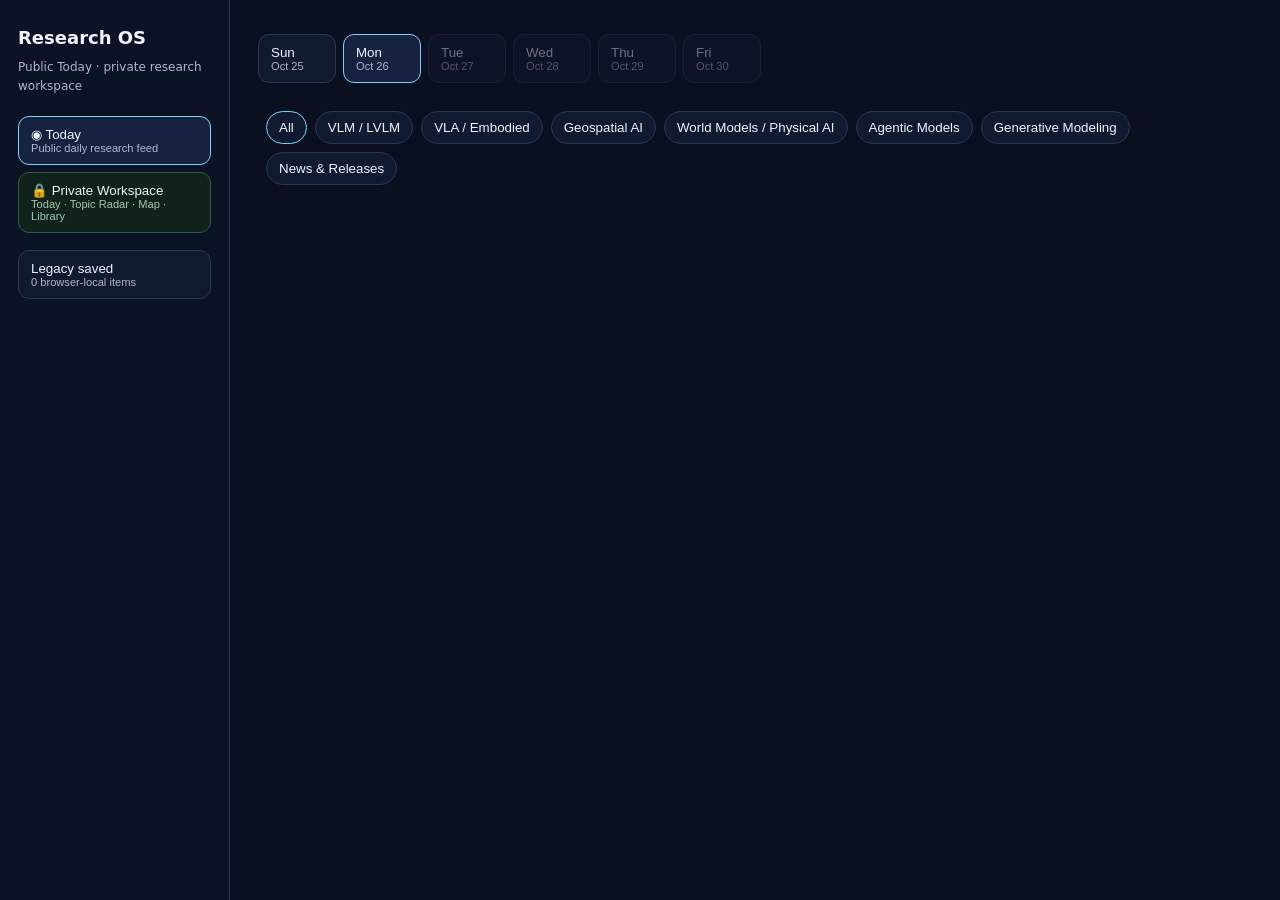
==== commit 96c80d4f: "Publish Oct 26 Research OS daily feed with all six tracks" ====
--- a/index.html
+++ b/index.html
@@ -2,12 +2,12 @@
 <button class="navbtn topnav active" id="today-nav" type="button">◉ Today<small>Public daily research feed</small></button>
 <button class="navbtn private-nav" id="private-workspace-btn" type="button">🔒 Private Workspace<small>Today · Topic Radar · Map · Library</small></button>
 </nav><button class="navbtn saved-nav" data-target="saved">Legacy saved<small><span id="saved-count">0</span> browser-local items</small></button></aside><main class="main">
-<div class="daytabs" aria-label="Today by date"><button class="navbtn daytab active" data-target="sun">Sun<small>Oct 25</small></button><button class="navbtn daytab disabled" data-target="mon">Mon<small>Oct 26</small></button><button class="navbtn daytab disabled" data-target="tue">Tue<small>Oct 27</small></button><button class="navbtn daytab disabled" data-target="wed">Wed<small>Oct 28</small></button><button class="navbtn daytab disabled" data-target="thu">Thu<small>Oct 29</small></button><button class="navbtn daytab disabled" data-target="fri">Fri<small>Oct 30</small></button></div>
+<div class="daytabs" aria-label="Today by date"><button class="navbtn daytab" data-target="sun">Sun<small>Oct 25</small></button><button class="navbtn daytab active" data-target="mon">Mon<small>Oct 26</small></button><button class="navbtn daytab disabled" data-target="tue">Tue<small>Oct 27</small></button><button class="navbtn daytab disabled" data-target="wed">Wed<small>Oct 28</small></button><button class="navbtn daytab disabled" data-target="thu">Thu<small>Oct 29</small></button><button class="navbtn daytab disabled" data-target="fri">Fri<small>Oct 30</small></button></div>
 <!-- Previous week date labels: &lt;div class=&quot;daytabs&quot; aria-label=&quot;Today by date&quot;&gt;&lt;button class=&quot;navbtn daytab&quot; data-target=&quot;sun&quot;&gt;Sun&lt;small&gt;Oct 4&lt;/small&gt;&lt;/button&gt;&lt;button class=&quot;navbtn daytab disabled&quot; data-target=&quot;mon&quot;&gt;Mon&lt;small&gt;Oct 5&lt;/small&gt;&lt;/button&gt;&lt;button class=&quot;navbtn daytab&quot; data-target=&quot;tue&quot;&gt;Tue&lt;small&gt;Oct 6&lt;/small&gt;&lt;/button&gt;&lt;button class=&quot;navbtn daytab&quot; data-target=&quot;wed&quot;&gt;Wed&lt;small&gt;Oct 7&lt;/small&gt;&lt;/button&gt;&lt;button class=&quot;navbtn daytab&quot; data-target=&quot;thu&quot;&gt;Thu&lt;small&gt;Oct 8&lt;/small&gt;&lt;/button&gt;&lt;button class=&quot;navbtn daytab active&quot; data-target=&quot;fri&quot;&gt;Fri&lt;small&gt;Oct 9&lt;/small&gt;&lt;/button&gt;&lt;/div&gt;
  -->
 <div class="filters"><button class="filter active" data-filter="all">All</button><button class="filter" data-filter="vlm">VLM / LVLM</button><button class="filter" data-filter="vla">VLA / Embodied</button><button class="filter" data-filter="geo">Geospatial AI</button><button class="filter" data-filter="world">World Models / Physical AI</button><button class="filter" data-filter="agent">Agentic Models</button><button class="filter" data-filter="gen">Generative Modeling</button><button class="filter" data-filter="news">News & Releases</button></div>
 
-<section id="sun" class="day active"><div class="hero"><div class="eyebrow">Sunday · October 25, 2026</div><h1>Typed decisions, recoverable agent skills and physical world-state feedback</h1><p>Fresh-first research across six tracks: 12 verified recent papers (Oct 20–22 original submissions), four official Oct 22–23 platform announcements and 10 concrete repositories checked Oct 25. Sunday arXiv has no new daily batch; earlier research is not relabeled as a Sunday release. Independent Jev-style papers and integrations are not official TypeSafe launches.</p></div><h2>Research Papers</h2><div class="cards"><article class="card topic-item" data-topics="vlm agent"><a href="https://arxiv.org/abs/2610.31471" target="_blank" rel="noopener noreferrer"><div class="thumb"><div class="fallback">Ask About the Right Moment: Training-Free Object Identity Reason<small>2026-10-22 · arXiv</small></div></div></a><div class="cardbody"><h3>Ask About the Right Moment: Training-Free Object Identity Reasoning for Video-Language Models</h3><span class="tag">Research Paper</span><span class="tag">2026-10-22 · arXiv</span><span class="tag">VLM / LVLM</span><span class="tag">Visual Memory</span><span class="tag">Agentic VLM</span><p><strong>Problem:</strong> Object identity drifts as videos unfold.</p><p><strong>Approach:</strong> Bind object identity to a tracked trajectory at the frame where evidence is visible, then answer from tracker state without retraining.</p><p><strong>Why it matters:</strong> Training-free object tracking plus VLM binding separates visual recognition from temporal identity; authors report 55.4% on hardest cup games vs 41.5% prior best.</p><div class="trend">frame-wise recognition → persistent object identity</div><p><a href="https://arxiv.org/abs/2610.31471" target="_blank" rel="noopener noreferrer">Paper →</a> · <a href="https://arxiv.org/pdf/2610.31471" target="_blank" rel="noopener noreferrer">PDF →</a></p></div></article>
+<section id="sun" class="day"><div class="hero"><div class="eyebrow">Sunday · October 25, 2026</div><h1>Typed decisions, recoverable agent skills and physical world-state feedback</h1><p>Fresh-first research across six tracks: 12 verified recent papers (Oct 20–22 original submissions), four official Oct 22–23 platform announcements and 10 concrete repositories checked Oct 25. Sunday arXiv has no new daily batch; earlier research is not relabeled as a Sunday release. Independent Jev-style papers and integrations are not official TypeSafe launches.</p></div><h2>Research Papers</h2><div class="cards"><article class="card topic-item" data-topics="vlm agent"><a href="https://arxiv.org/abs/2610.31471" target="_blank" rel="noopener noreferrer"><div class="thumb"><div class="fallback">Ask About the Right Moment: Training-Free Object Identity Reason<small>2026-10-22 · arXiv</small></div></div></a><div class="cardbody"><h3>Ask About the Right Moment: Training-Free Object Identity Reasoning for Video-Language Models</h3><span class="tag">Research Paper</span><span class="tag">2026-10-22 · arXiv</span><span class="tag">VLM / LVLM</span><span class="tag">Visual Memory</span><span class="tag">Agentic VLM</span><p><strong>Problem:</strong> Object identity drifts as videos unfold.</p><p><strong>Approach:</strong> Bind object identity to a tracked trajectory at the frame where evidence is visible, then answer from tracker state without retraining.</p><p><strong>Why it matters:</strong> Training-free object tracking plus VLM binding separates visual recognition from temporal identity; authors report 55.4% on hardest cup games vs 41.5% prior best.</p><div class="trend">frame-wise recognition → persistent object identity</div><p><a href="https://arxiv.org/abs/2610.31471" target="_blank" rel="noopener noreferrer">Paper →</a> · <a href="https://arxiv.org/pdf/2610.31471" target="_blank" rel="noopener noreferrer">PDF →</a></p></div></article>
 <article class="card topic-item" data-topics="vlm"><a href="https://arxiv.org/abs/2610.31145" target="_blank" rel="noopener noreferrer"><div class="thumb"><div class="fallback">RankAlign: Vision-Language Representation Alignment via Rank Tra<small>2026-10-22 · NeurIPS 2026</small></div></div></a><div class="cardbody"><h3>RankAlign: Vision-Language Representation Alignment via Rank Transformation</h3><span class="tag">Research Paper</span><span class="tag">2026-10-22 · NeurIPS 2026</span><span class="tag">VLM / LVLM</span><span class="tag">Multimodal ICL</span><p><strong>Problem:</strong> Unpaired visual and textual embeddings can disagree numerically even when semantic order is consistent.</p><p><strong>Approach:</strong> Rank-normalize within-modality similarities before class-level correspondence matching.</p><p><strong>Why it matters:</strong> NeurIPS 2026; stronger stability under label noise and domain shift with frozen encoders, according to authors.</p><div class="trend">raw embedding similarity → ordinal cross-modal alignment</div><p><a href="https://arxiv.org/abs/2610.31145" target="_blank" rel="noopener noreferrer">Paper →</a> · <a href="https://arxiv.org/pdf/2610.31145" target="_blank" rel="noopener noreferrer">PDF →</a></p></div></article>
 <article class="card topic-item" data-topics="vlm"><a href="https://arxiv.org/abs/2610.31566" target="_blank" rel="noopener noreferrer"><div class="thumb"><div class="fallback">CellTrack-Bench: Microscopic Cell Tracking Benchmark for Vision-<small>2026-10-22 · arXiv</small></div></div></a><div class="cardbody"><h3>CellTrack-Bench: Microscopic Cell Tracking Benchmark for Vision-Language Models</h3><span class="tag">Research Paper</span><span class="tag">2026-10-22 · arXiv</span><span class="tag">VLM / LVLM</span><span class="tag">Visual Memory</span><span class="tag">Spatial Reasoning</span><p><strong>Problem:</strong> Scientific cell tracking requires reliable object continuity across imaging modalities.</p><p><strong>Approach:</strong> Benchmark 1,537 problems / 9,041 linking decisions from 15 datasets; compare 22 VLMs and specialized trackers.</p><p><strong>Why it matters:</strong> New reproducible benchmark and open predictions; relevant to evidence-grounded medical image reasoning.</p><div class="trend">generic VLM benchmarks → domain-specific temporal tracking</div><p><a href="https://arxiv.org/abs/2610.31566" target="_blank" rel="noopener noreferrer">Paper →</a> · <a href="https://arxiv.org/pdf/2610.31566" target="_blank" rel="noopener noreferrer">PDF →</a> · <a href="https://github.com/royerlab/celltrack-bench" target="_blank" rel="noopener noreferrer">Project / Code →</a></p></div></article>
 <article class="card topic-item" data-topics="vla world"><a href="https://arxiv.org/abs/2610.31569" target="_blank" rel="noopener noreferrer"><div class="thumb"><div class="fallback">Echo: Coupled Action and Task Status Signal Denoising for Vision<small>2026-10-22 · arXiv</small></div></div></a><div class="cardbody"><h3>Echo: Coupled Action and Task Status Signal Denoising for Vision Language Action Models</h3><span class="tag">Research Paper</span><span class="tag">2026-10-22 · arXiv</span><span class="tag">VLA / Embodied</span><span class="tag">World-Action Models</span><span class="tag">World Models / Physical AI</span><p><strong>Problem:</strong> Robots need to recognize completion or failure without a separate monitoring model.</p><p><strong>Approach:</strong> Denoise stop/failure signals jointly with action chunks, learning from success, failure and recovery trajectories.</p><p><strong>Why it matters:</strong> Status estimates can guide the same policy&#39;s later action denoising; real-robot gains are author-reported.</p><div class="trend">action-only policy → integrated progress and failure signals</div><p><a href="https://arxiv.org/abs/2610.31569" target="_blank" rel="noopener noreferrer">Paper →</a> · <a href="https://arxiv.org/pdf/2610.31569" target="_blank" rel="noopener noreferrer">PDF →</a> · <a href="https://github.com/lyfeng001/Echo-Sim" target="_blank" rel="noopener noreferrer">Project / Code →</a></p></div></article>
@@ -270,8 +270,36 @@
 <article class="card topic-item" data-topics="geo"><a href="https://github.com/opengeos/geoai" target="_blank" rel="noopener noreferrer"><div class="thumb"><div class="fallback">opengeos/geoai<small>GitHub · checked 2026-10-23</small></div></div></a><div class="cardbody"><h3>opengeos/geoai</h3><span class="tag">Model / Code / Data Release</span><span class="tag">Stars 3436 · checked 2026-10-23</span><p><strong>What it does:</strong> Python toolkit for geospatial AI workflows.</p><p><strong>Activity:</strong> Last push 2026-10-19. Oct 19 push; established library, not new launch.</p><div class="trend">Stars are point-in-time observations, not verified growth or proof of quality.</div><p><a href="https://github.com/opengeos/geoai" target="_blank" rel="noopener noreferrer">Official repository →</a></p></div></article>
 <article class="card topic-item" data-topics="gen"><a href="https://github.com/huggingface/diffusers" target="_blank" rel="noopener noreferrer"><div class="thumb"><div class="fallback">huggingface/diffusers<small>GitHub · checked 2026-10-23</small></div></div></a><div class="cardbody"><h3>huggingface/diffusers</h3><span class="tag">Model / Code / Data Release</span><span class="tag">Stars 34783 · checked 2026-10-23</span><p><strong>What it does:</strong> PyTorch image/video/audio diffusion generation framework.</p><p><strong>Activity:</strong> Last push 2026-10-23. Oct 23 maintenance push; ongoing infrastructure, not a new model release.</p><div class="trend">Stars are point-in-time observations, not verified growth or proof of quality.</div><p><a href="https://github.com/huggingface/diffusers" target="_blank" rel="noopener noreferrer">Official repository →</a></p></div></article>
 <article class="card topic-item" data-topics="vla world"><a href="https://github.com/kksham111/UniFlowWAM_ProjectPage" target="_blank" rel="noopener noreferrer"><div class="thumb"><div class="fallback">kksham111/UniFlowWAM_ProjectPage<small>GitHub · checked 2026-10-23</small></div></div></a><div class="cardbody"><h3>kksham111/UniFlowWAM_ProjectPage</h3><span class="tag">Model / Code / Data Release</span><span class="tag">Stars 1 · checked 2026-10-23</span><p><strong>What it does:</strong> Project website for 4D-geometry world-action model.</p><p><strong>Activity:</strong> Last push 2026-10-21. New project page; training code availability not confirmed.</p><div class="trend">Stars are point-in-time observations, not verified growth or proof of quality.</div><p><a href="https://github.com/kksham111/UniFlowWAM_ProjectPage" target="_blank" rel="noopener noreferrer">Official repository →</a></p></div></article></div><h2>Today's takeaway</h2><div class="box"><p>Across today's papers, the main shift is from visually plausible outputs toward measurable execution state: AgentVQA exposes grounding failures, P² monitors VLA progress from internal activations, and PhysTrace checks physical violations in generated video. UniFlowWAM and SkeLAM make geometry and kinematics explicit, while certified agent harnesses and new Copilot MCP/skill telemetry move governance into the execution layer. No fresh official TypeSafe/Jev model announcement was verified.</p></div></section>
-<section id="mon" class="day"><div class="placeholder">Next report: Monday, Oct 5.</div></section>
-<section id="tue" class="day"><div class="hero"><div class="eyebrow">Tuesday · October 6, 2026</div><h1>Embodied safety and predictive representations move closer to explicit infrastructure</h1><p>Fresh work from Oct 5 shifts safety and temporal reasoning out of implicit model behavior: embodied-agent evaluation becomes reusable infrastructure, VLA guardrails are stress-tested on implied intent, remote-sensing representations learn time-conditioned transitions, and MM-DiT hidden context becomes directly readable.</p></div>
+<section id="mon" class="day active"><div class="hero"><div class="eyebrow">Monday · October 26, 2026</div><h1>Decision-native routing, shared world-action models and verified agent execution</h1><p>Fresh-first research: 15 papers first submitted October 23 and listed in the October 26 arXiv batch, five official October 21–26 platform developments, and seven concrete GitHub repositories checked October 26. New releases and earlier publication dates are distinguished. No new official TypeSafe AI Jev launch was verified from accessible public X, LinkedIn and project sources.</p></div><h2>Research Papers</h2><div class="cards"><article class="card topic-item" data-topics="world vla gen"><a href="https://arxiv.org/abs/2610.32977" target="_blank" rel="noopener noreferrer"><div class="thumb"><div class="fallback">UniAction: Unified Action Conditioning for World Models<small>2026-10-23 · arXiv</small></div></div></a><div class="cardbody"><h3>UniAction: Unified Action Conditioning for World Models</h3><span class="tag">Research Paper</span><span class="tag">2026-10-23 · arXiv</span><span class="tag">World Models / Physical AI</span><span class="tag">World-Action Models</span><span class="tag">VLA / Embodied</span><span class="tag">Generative Modeling</span><p><strong>Problem:</strong> Force, camera, hand and robot actions are fragmented across different world models.</p><p><strong>Approach:</strong> Encode heterogeneous actions as sparse semantic elements with spatiotemporal coordinates in one video world model.</p><p><strong>Why it matters:</strong> A jointly trained model outperforms action-specific experts in the authors' evaluations.</p><div class="trend">single-action specialist → shared action-conditioned world model</div><p><a href="https://arxiv.org/abs/2610.32977" target="_blank" rel="noopener noreferrer">Paper →</a> · <a href="https://arxiv.org/pdf/2610.32977.pdf" target="_blank" rel="noopener noreferrer">PDF →</a></p></div></article>
+<article class="card topic-item" data-topics="geo vlm"><a href="https://arxiv.org/abs/2610.32894" target="_blank" rel="noopener noreferrer"><div class="thumb"><div class="fallback">LoCA: Enabling Multi-Modality in Geospatial Location Encoders<small>2026-10-23 · arXiv</small></div></div></a><div class="cardbody"><h3>LoCA: Enabling Multi-Modality in Geospatial Location Encoders</h3><span class="tag">Research Paper</span><span class="tag">2026-10-23 · arXiv</span><span class="tag">Geospatial AI</span><span class="tag">VLM / LVLM</span><p><strong>Problem:</strong> Location encoders trained against one sensor modality have limited multimodal alignment.</p><p><strong>Approach:</strong> Contrastively co-align Sentinel-1/Sentinel-2 representations, then freeze them to train location and metadata adapters.</p><p><strong>Why it matters:</strong> Authors report the most task wins across 17 Earth-observation and downstream location tasks.</p><div class="trend">single-sensor coordinate embedding → multimodal geospatial representation</div><p><a href="https://arxiv.org/abs/2610.32894" target="_blank" rel="noopener noreferrer">Paper →</a> · <a href="https://arxiv.org/pdf/2610.32894.pdf" target="_blank" rel="noopener noreferrer">PDF →</a></p></div></article>
+<article class="card topic-item" data-topics="vla agent"><a href="https://arxiv.org/abs/2610.32941" target="_blank" rel="noopener noreferrer"><div class="thumb"><div class="fallback">If at First You Don't Succeed, Backtrack: Lightweight Recovery for Frozen VL<small>2026-10-23 · arXiv</small></div></div></a><div class="cardbody"><h3>If at First You Don't Succeed, Backtrack: Lightweight Recovery for Frozen VLAs</h3><span class="tag">Research Paper</span><span class="tag">2026-10-23 · arXiv</span><span class="tag">VLA / Embodied</span><span class="tag">Agentic Models / AI Agents</span><p><strong>Problem:</strong> Frozen robot policies struggle to recover after drifting into unfamiliar states.</p><p><strong>Approach:</strong> Train a small outcome probe over existing VLA features and physically backtrack when failure is likely.</p><p><strong>Why it matters:</strong> Authors report 19–48% relative failure reduction on LIBERO-Long without retraining the VLA.</p><div class="trend">one-way action execution → lightweight rollback and retry</div><p><a href="https://arxiv.org/abs/2610.32941" target="_blank" rel="noopener noreferrer">Paper →</a> · <a href="https://arxiv.org/pdf/2610.32941.pdf" target="_blank" rel="noopener noreferrer">PDF →</a></p></div></article>
+<article class="card topic-item" data-topics="vlm vla world agent"><a href="https://arxiv.org/abs/2610.32965" target="_blank" rel="noopener noreferrer"><div class="thumb"><div class="fallback">RynnUnify: Towards Unified Embodied Brain<small>2026-10-23 · arXiv</small></div></div></a><div class="cardbody"><h3>RynnUnify: Towards Unified Embodied Brain</h3><span class="tag">Research Paper</span><span class="tag">2026-10-23 · arXiv</span><span class="tag">VLM / LVLM</span><span class="tag">VLA / Embodied</span><span class="tag">World Models / Physical AI</span><span class="tag">World-Action Models</span><span class="tag">Agentic VLM</span><p><strong>Problem:</strong> Embodied understanding, video anticipation and robot control are often separate systems.</p><p><strong>Approach:</strong> 16B interleaved video-language model with agentic prediction and world-action extensions.</p><p><strong>Why it matters:</strong> Introduces long-horizon visual planning benchmarks and reports real-robot transfer; agentic extension uses RL.</p><div class="trend">isolated perception/prediction/control → unified embodied brain</div><p><a href="https://arxiv.org/abs/2610.32965" target="_blank" rel="noopener noreferrer">Paper →</a> · <a href="https://arxiv.org/pdf/2610.32965.pdf" target="_blank" rel="noopener noreferrer">PDF →</a></p></div></article>
+<article class="card topic-item" data-topics="agent gen vlm"><a href="https://arxiv.org/abs/2610.32635" target="_blank" rel="noopener noreferrer"><div class="thumb"><div class="fallback">EditJev: System One Routing for Image Editing Models<small>2026-10-23 · arXiv</small></div></div></a><div class="cardbody"><h3>EditJev: System One Routing for Image Editing Models</h3><span class="tag">Research Paper</span><span class="tag">2026-10-23 · arXiv</span><span class="tag">Decision Models / System-One</span><span class="tag">Agentic Models / AI Agents</span><span class="tag">Generative Modeling</span><span class="tag">VLM / LVLM</span><p><strong>Problem:</strong> Different image editors have different strengths and latency for each instruction.</p><p><strong>Approach:</strong> A vision-language backbone scores candidate editors in one non-autoregressive forward pass and trades quality against speed.</p><p><strong>Why it matters:</strong> Authors report better aggregate editing quality with 31.7–60.8% estimated latency reduction; independent Jev-style study, not an official TypeSafe release.</p><div class="trend">fixed image editor → structured model routing</div><p><a href="https://arxiv.org/abs/2610.32635" target="_blank" rel="noopener noreferrer">Paper →</a> · <a href="https://arxiv.org/pdf/2610.32635.pdf" target="_blank" rel="noopener noreferrer">PDF →</a></p></div></article>
+<article class="card topic-item" data-topics="vlm"><a href="https://arxiv.org/abs/2610.32440" target="_blank" rel="noopener noreferrer"><div class="thumb"><div class="fallback">PROVE: Probabilistic Visual Grounding via Patch-Level Evidence for Vision-La<small>2026-10-23 · arXiv</small></div></div></a><div class="cardbody"><h3>PROVE: Probabilistic Visual Grounding via Patch-Level Evidence for Vision-Language Models</h3><span class="tag">Research Paper</span><span class="tag">2026-10-23 · arXiv</span><span class="tag">VLM / LVLM</span><span class="tag">Spatial Reasoning</span><span class="tag">Visual Search</span><p><strong>Problem:</strong> Deterministic visual grounding maps cannot signal absent referents or localization uncertainty.</p><p><strong>Approach:</strong> An evidential adapter predicts Beta distributions from frozen CLIP patch features and supports abstention.</p><p><strong>Why it matters:</strong> Separates localization evidence from uncertainty and detects when the requested object is missing.</p><div class="trend">always-grounded predictions → uncertainty-aware visual evidence</div><p><a href="https://arxiv.org/abs/2610.32440" target="_blank" rel="noopener noreferrer">Paper →</a> · <a href="https://arxiv.org/pdf/2610.32440.pdf" target="_blank" rel="noopener noreferrer">PDF →</a></p></div></article>
+<article class="card topic-item" data-topics="vlm"><a href="https://arxiv.org/abs/2610.32784" target="_blank" rel="noopener noreferrer"><div class="thumb"><div class="fallback">Video-MemComp: Taylor-Guided Sensitivity-Aware Memory Management for Streami<small>2026-10-23 · ACM Multimedia 2026</small></div></div></a><div class="cardbody"><h3>Video-MemComp: Taylor-Guided Sensitivity-Aware Memory Management for Streaming Video Understanding</h3><span class="tag">Research Paper</span><span class="tag">2026-10-23 · ACM Multimedia 2026</span><span class="tag">VLM / LVLM</span><span class="tag">Visual Memory</span><span class="tag">Recurrent VLM</span><p><strong>Problem:</strong> Streaming multimodal models accumulate enormous KV caches and compression errors.</p><p><strong>Approach:</strong> Training-free sensitivity-aware token aggregation and per-layer cache allocation.</p><p><strong>Why it matters:</strong> ACM Multimedia 2026; authors report &gt;90% KV memory savings on a tested configuration.</p><div class="trend">full video cache → selective layer-aware visual memory</div><p><a href="https://arxiv.org/abs/2610.32784" target="_blank" rel="noopener noreferrer">Paper →</a> · <a href="https://arxiv.org/pdf/2610.32784.pdf" target="_blank" rel="noopener noreferrer">PDF →</a></p></div></article>
+<article class="card topic-item" data-topics="world gen"><a href="https://arxiv.org/abs/2610.32381" target="_blank" rel="noopener noreferrer"><div class="thumb"><div class="fallback">UniWorld: A Unified World Model for Real-Time Visual World Simulation<small>2026-10-23 · arXiv</small></div></div></a><div class="cardbody"><h3>UniWorld: A Unified World Model for Real-Time Visual World Simulation</h3><span class="tag">Research Paper</span><span class="tag">2026-10-23 · arXiv</span><span class="tag">World Models / Physical AI</span><span class="tag">Generative Modeling</span><p><strong>Problem:</strong> Continuous video simulation needs consistent geometry and persistent appearance.</p><p><strong>Approach:</strong> Combine rolling depth latents with noise-aligned overlapping video continuation.</p><p><strong>Why it matters:</strong> Authors report real-time steady-state generation while preserving committed visual history.</p><div class="trend">disconnected video clips → persistent visual/depth state</div><p><a href="https://arxiv.org/abs/2610.32381" target="_blank" rel="noopener noreferrer">Paper →</a> · <a href="https://arxiv.org/pdf/2610.32381.pdf" target="_blank" rel="noopener noreferrer">PDF →</a></p></div></article>
+<article class="card topic-item" data-topics="geo agent"><a href="https://arxiv.org/abs/2610.32738" target="_blank" rel="noopener noreferrer"><div class="thumb"><div class="fallback">Agentic Hazard Mapper: Emulating Expert Map-Making with AI Agents for Risk C<small>2026-10-23 · arXiv</small></div></div></a><div class="cardbody"><h3>Agentic Hazard Mapper: Emulating Expert Map-Making with AI Agents for Risk Communication</h3><span class="tag">Research Paper</span><span class="tag">2026-10-23 · arXiv</span><span class="tag">Geospatial AI</span><span class="tag">Agentic Models / AI Agents</span><p><strong>Problem:</strong> Hazard maps often lack consistent cartographic expertise and accessible production workflows.</p><p><strong>Approach:</strong> Multi-agent design and validation workflow creates hazard maps adapted to data and local risk contexts.</p><p><strong>Why it matters:</strong> User studies report better spatial understanding and evacuation-planning outcomes than selected municipal maps.</p><div class="trend">manual map production → expert-inspired agentic cartography</div><p><a href="https://arxiv.org/abs/2610.32738" target="_blank" rel="noopener noreferrer">Paper →</a> · <a href="https://arxiv.org/pdf/2610.32738.pdf" target="_blank" rel="noopener noreferrer">PDF →</a></p></div></article>
+<article class="card topic-item" data-topics="world vla"><a href="https://arxiv.org/abs/2610.32742" target="_blank" rel="noopener noreferrer"><div class="thumb"><div class="fallback">Adaptive World-Models for Anomaly Recognition (AWARE): A Framework for Robot<small>2026-10-23 · arXiv</small></div></div></a><div class="cardbody"><h3>Adaptive World-Models for Anomaly Recognition (AWARE): A Framework for Robot Dynamics Prediction and Introspection</h3><span class="tag">Research Paper</span><span class="tag">2026-10-23 · arXiv</span><span class="tag">World Models / Physical AI</span><span class="tag">VLA / Embodied</span><p><strong>Problem:</strong> Robotic infrastructure may lack onboard sensing for anomaly detection.</p><p><strong>Approach:</strong> Predict dynamics and identify faults using only external camera observations.</p><p><strong>Why it matters:</strong> Across 240 crane trajectories authors report 26% better anomaly classification than strongest baseline.</p><div class="trend">onboard fault sensing → camera-only predictive world monitoring</div><p><a href="https://arxiv.org/abs/2610.32742" target="_blank" rel="noopener noreferrer">Paper →</a> · <a href="https://arxiv.org/pdf/2610.32742.pdf" target="_blank" rel="noopener noreferrer">PDF →</a></p></div></article>
+<article class="card topic-item" data-topics="agent"><a href="https://arxiv.org/abs/2610.32813" target="_blank" rel="noopener noreferrer"><div class="thumb"><div class="fallback">HarnessMM: Recursive Self-Improvement for Harness Token Efficiency<small>2026-10-23 · arXiv</small></div></div></a><div class="cardbody"><h3>HarnessMM: Recursive Self-Improvement for Harness Token Efficiency</h3><span class="tag">Research Paper</span><span class="tag">2026-10-23 · arXiv</span><span class="tag">Agentic Models / AI Agents</span><span class="tag">Decision Models / System-One</span><p><strong>Problem:</strong> Agent harnesses repeatedly call expensive reasoning after decisions are already fixed.</p><p><strong>Approach:</strong> Executable decision graphs and guarded reuse replace redundant model callbacks while preserving fallback.</p><p><strong>Why it matters:</strong> Authors report 29.5% fewer tokens per HumanEval task with unchanged tested success rate.</p><div class="trend">repeated LLM callbacks → guarded decision reuse</div><p><a href="https://arxiv.org/abs/2610.32813" target="_blank" rel="noopener noreferrer">Paper →</a> · <a href="https://arxiv.org/pdf/2610.32813.pdf" target="_blank" rel="noopener noreferrer">PDF →</a></p></div></article>
+<article class="card topic-item" data-topics="gen vla world agent"><a href="https://arxiv.org/abs/2610.32978" target="_blank" rel="noopener noreferrer"><div class="thumb"><div class="fallback">SceneBloom: Agentic Indoor Environment Generation with Realistic and Diverse<small>2026-10-23 · arXiv</small></div></div></a><div class="cardbody"><h3>SceneBloom: Agentic Indoor Environment Generation with Realistic and Diverse Layouts for Embodied Learning</h3><span class="tag">Research Paper</span><span class="tag">2026-10-23 · arXiv</span><span class="tag">Generative Modeling</span><span class="tag">VLA / Embodied</span><span class="tag">World Models / Physical AI</span><span class="tag">Agentic Models / AI Agents</span><p><strong>Problem:</strong> Generative indoor layouts can be visually plausible but physically invalid for simulation.</p><p><strong>Approach:</strong> Diffusion-based zone proposals followed by contract-guided 3D fitting and collision correction.</p><p><strong>Why it matters:</strong> Released code exports scenes to Habitat; authors report stable collision-free layouts in comparisons.</p><div class="trend">visual room generation → physically validated embodied simulation</div><p><a href="https://arxiv.org/abs/2610.32978" target="_blank" rel="noopener noreferrer">Paper →</a> · <a href="https://arxiv.org/pdf/2610.32978.pdf" target="_blank" rel="noopener noreferrer">PDF →</a></p></div></article>
+<article class="card topic-item" data-topics="agent"><a href="https://arxiv.org/abs/2610.32752" target="_blank" rel="noopener noreferrer"><div class="thumb"><div class="fallback">ActionRAG: Evidence-Refining Graph Diffusion for Long-Term Memory in LLM Age<small>2026-10-23 · arXiv</small></div></div></a><div class="cardbody"><h3>ActionRAG: Evidence-Refining Graph Diffusion for Long-Term Memory in LLM Agents</h3><span class="tag">Research Paper</span><span class="tag">2026-10-23 · arXiv</span><span class="tag">Agentic Models / AI Agents</span><p><strong>Problem:</strong> Long-term agent memory loses relational evidence through entity merging and shallow retrieval.</p><p><strong>Approach:</strong> Type-aware graph indexing with query-conditioned local graph diffusion refines evidence.</p><p><strong>Why it matters:</strong> Authors report +5.4 points over strongest retrieval baseline on MemoryAgentBench.</p><div class="trend">isolated semantic matches → graph-refined agent memory</div><p><a href="https://arxiv.org/abs/2610.32752" target="_blank" rel="noopener noreferrer">Paper →</a> · <a href="https://arxiv.org/pdf/2610.32752.pdf" target="_blank" rel="noopener noreferrer">PDF →</a></p></div></article>
+<article class="card topic-item" data-topics="vlm gen"><a href="https://arxiv.org/abs/2610.32948" target="_blank" rel="noopener noreferrer"><div class="thumb"><div class="fallback">Beyond Discrete Tokens: Preserving Numerical Continuity in Medical Vision-La<small>2026-10-23 · arXiv</small></div></div></a><div class="cardbody"><h3>Beyond Discrete Tokens: Preserving Numerical Continuity in Medical Vision-Language Models</h3><span class="tag">Research Paper</span><span class="tag">2026-10-23 · arXiv</span><span class="tag">VLM / LVLM</span><span class="tag">Spatial Reasoning</span><span class="tag">Generative Modeling</span><p><strong>Problem:</strong> Discrete text tokens poorly represent continuous anatomical measurements.</p><p><strong>Approach:</strong> HAD-VLM combines autoregressive language output with diffusion-based coordinate/length regression.</p><p><strong>Why it matters:</strong> Authors report lower ultrasound measurement errors than autoregressive baselines; relevant to quantitative medical VLMs.</p><div class="trend">textual numeric guesses → continuous anatomical prediction</div><p><a href="https://arxiv.org/abs/2610.32948" target="_blank" rel="noopener noreferrer">Paper →</a> · <a href="https://arxiv.org/pdf/2610.32948.pdf" target="_blank" rel="noopener noreferrer">PDF →</a></p></div></article>
+<article class="card topic-item" data-topics="vlm gen"><a href="https://arxiv.org/abs/2610.32890" target="_blank" rel="noopener noreferrer"><div class="thumb"><div class="fallback">Closing the Modality Gap via Simplex-Constrained Representations<small>2026-10-23 · arXiv</small></div></div></a><div class="cardbody"><h3>Closing the Modality Gap via Simplex-Constrained Representations</h3><span class="tag">Research Paper</span><span class="tag">2026-10-23 · arXiv</span><span class="tag">VLM / LVLM</span><span class="tag">Generative Modeling</span><p><strong>Problem:</strong> Contrastive image/text embeddings can retain systematic cross-modal separation.</p><p><strong>Approach:</strong> Softmax adapters and total-variation similarity place modalities in a shared probability simplex.</p><p><strong>Why it matters:</strong> Authors report a 97–99% centroid-gap reduction across five retrieval benchmarks.</p><div class="trend">unconstrained modality embeddings → simplex-calibrated alignment</div><p><a href="https://arxiv.org/abs/2610.32890" target="_blank" rel="noopener noreferrer">Paper →</a> · <a href="https://arxiv.org/pdf/2610.32890.pdf" target="_blank" rel="noopener noreferrer">PDF →</a></p></div></article></div><h2>News & Releases</h2><div class="cards"><article class="card topic-item" data-topics="agent vlm news"><a href="https://ukstories.microsoft.com/features/unilevers-multi-agent-creating-customer-value-at-global-scale/" target="_blank" rel="noopener noreferrer"><div class="thumb"><div class="fallback">Unilever NOVA: five-agent order-processing deployment<small>2026-10-26 · official source</small></div></div></a><div class="cardbody"><h3>Unilever NOVA: five-agent order-processing deployment</h3><span class="tag">News</span><span class="tag">2026-10-26</span><span class="tag">News &amp; Releases</span><p><strong>Update:</strong> Microsoft reports Unilever's NOVA uses four agents to interpret multimodal orders and a fifth to check outputs, with human review for exceptions.</p><p><strong>Why it matters:</strong> Concrete enterprise multi-agent verification rather than a generic agent demo.</p><p><a href="https://ukstories.microsoft.com/features/unilevers-multi-agent-creating-customer-value-at-global-scale/" target="_blank" rel="noopener noreferrer">Official announcement →</a></p></div></article>
+<article class="card topic-item" data-topics="agent news"><a href="https://github.blog/changelog/2026-10-23-usage-metrics-api-adds-usage-from-tools-like-opencode/" target="_blank" rel="noopener noreferrer"><div class="thumb"><div class="fallback">GitHub Copilot usage metrics now cover OpenCode and other clients<small>2026-10-23 · official source</small></div></div></a><div class="cardbody"><h3>GitHub Copilot usage metrics now cover OpenCode and other clients</h3><span class="tag">Model / Code / Data Release</span><span class="tag">2026-10-23</span><span class="tag">News &amp; Releases</span><p><strong>Update:</strong> New totals_by_client API distinguishes OpenCode, Claude Code, Codex, IDE and cloud-agent model traffic by request, session and token count.</p><p><strong>Why it matters:</strong> Cross-tool agent observability and cost governance become measurable.</p><p><a href="https://github.blog/changelog/2026-10-23-usage-metrics-api-adds-usage-from-tools-like-opencode/" target="_blank" rel="noopener noreferrer">Official announcement →</a></p></div></article>
+<article class="card topic-item" data-topics="agent news"><a href="https://github.blog/changelog/2026-10-23-turn-notifications-into-code-with-github-copilot-in-teams/" target="_blank" rel="noopener noreferrer"><div class="thumb"><div class="fallback">GitHub Copilot in Teams: issue notifications to pull requests<small>2026-10-23 · official source</small></div></div></a><div class="cardbody"><h3>GitHub Copilot in Teams: issue notifications to pull requests</h3><span class="tag">Model / Code / Data Release</span><span class="tag">2026-10-23</span><span class="tag">News &amp; Releases</span><p><strong>Update:</strong> GitHub's consolidated Teams app allows issue notifications to trigger investigation and coding-agent pull requests directly from chats.</p><p><strong>Why it matters:</strong> Moves coding-agent handoff into existing enterprise communication workflows.</p><p><a href="https://github.blog/changelog/2026-10-23-turn-notifications-into-code-with-github-copilot-in-teams/" target="_blank" rel="noopener noreferrer">Official announcement →</a></p></div></article>
+<article class="card topic-item" data-topics="agent news"><a href="https://github.blog/changelog/2026-10-23-enterprise-installations-for-github-apps-generally-available/" target="_blank" rel="noopener noreferrer"><div class="thumb"><div class="fallback">Enterprise GitHub Apps installation generally available<small>2026-10-23 · official source</small></div></div></a><div class="cardbody"><h3>Enterprise GitHub Apps installation generally available</h3><span class="tag">Model / Code / Data Release</span><span class="tag">2026-10-23</span><span class="tag">News &amp; Releases</span><p><strong>Update:</strong> GitHub Apps gain broader enterprise-level policies, rulesets and security administration permissions, enabling automation without classic PATs.</p><p><strong>Why it matters:</strong> Agent runtimes can use more scoped identities for governed operations.</p><p><a href="https://github.blog/changelog/2026-10-23-enterprise-installations-for-github-apps-generally-available/" target="_blank" rel="noopener noreferrer">Official announcement →</a></p></div></article>
+<article class="card topic-item" data-topics="agent news"><a href="https://www.beyondtrust.com/press/ai-agent-security-general-availability" target="_blank" rel="noopener noreferrer"><div class="thumb"><div class="fallback">BeyondTrust AI Agent Security: runtime privilege enforcement GA<small>2026-10-21 · official source</small></div></div></a><div class="cardbody"><h3>BeyondTrust AI Agent Security: runtime privilege enforcement GA</h3><span class="tag">Model / Code / Data Release</span><span class="tag">2026-10-21</span><span class="tag">News &amp; Releases</span><p><strong>Update:</strong> GA release applies agent-specific permissions, visibility and approval controls to coding-agent actions on Windows and macOS endpoints.</p><p><strong>Why it matters:</strong> Independent authorization is increasingly a runtime layer, not just a model prompt.</p><p><a href="https://www.beyondtrust.com/press/ai-agent-security-general-availability" target="_blank" rel="noopener noreferrer">Official announcement →</a></p></div></article></div><h2>Developer repositories · concrete projects</h2><div class="cards"><article class="card topic-item" data-topics="vla world vlm news"><a href="https://github.com/alibaba-damo-academy/RynnUnify" target="_blank" rel="noopener noreferrer"><div class="thumb"><div class="fallback">alibaba-damo-academy/RynnUnify<small>GitHub · checked 2026-10-26</small></div></div></a><div class="cardbody"><h3>alibaba-damo-academy/RynnUnify</h3><span class="tag">Model / Code / Data Release</span><span class="tag">15 stars · checked 2026-10-26</span><p><strong>What it does:</strong> Unified embodied VLM, visual planning and world-action model research code.</p><p><strong>Observed activity:</strong> Oct 26 arXiv-link update; 7 commits observed.</p><p><strong>Why it matters:</strong> Shared perception/prediction/action stack.</p><p><a href="https://github.com/alibaba-damo-academy/RynnUnify" target="_blank" rel="noopener noreferrer">Repository →</a></p></div></article>
+<article class="card topic-item" data-topics="world vla gen news"><a href="https://github.com/KBRASK/UniAction" target="_blank" rel="noopener noreferrer"><div class="thumb"><div class="fallback">KBRASK/UniAction<small>GitHub · checked 2026-10-26</small></div></div></a><div class="cardbody"><h3>KBRASK/UniAction</h3><span class="tag">Model / Code / Data Release</span><span class="tag">1 stars · checked 2026-10-26</span><p><strong>What it does:</strong> Action-conditioned video world-model code for force, camera, hand and robot pose.</p><p><strong>Observed activity:</strong> Oct 26 initial release; training, inference, evaluation and HF checkpoints linked.</p><p><strong>Why it matters:</strong> Unifies heterogeneous action controls.</p><p><a href="https://github.com/KBRASK/UniAction" target="_blank" rel="noopener noreferrer">Repository →</a></p></div></article>
+<article class="card topic-item" data-topics="gen world vla agent news"><a href="https://github.com/Tinaliu0123/scenebloom" target="_blank" rel="noopener noreferrer"><div class="thumb"><div class="fallback">Tinaliu0123/scenebloom<small>GitHub · checked 2026-10-26</small></div></div></a><div class="cardbody"><h3>Tinaliu0123/scenebloom</h3><span class="tag">Model / Code / Data Release</span><span class="tag">3 stars · checked 2026-10-26</span><p><strong>What it does:</strong> Diffusion room-layout proposals plus 3D compilation and Habitat export.</p><p><strong>Observed activity:</strong> Oct 26 initial code release; 1 commit observed.</p><p><strong>Why it matters:</strong> Embodied training environments with geometric checks.</p><p><a href="https://github.com/Tinaliu0123/scenebloom" target="_blank" rel="noopener noreferrer">Repository →</a></p></div></article>
+<article class="card topic-item" data-topics="agent news"><a href="https://github.com/simple-agent-lab/RSIHub" target="_blank" rel="noopener noreferrer"><div class="thumb"><div class="fallback">simple-agent-lab/RSIHub<small>GitHub · checked 2026-10-26</small></div></div></a><div class="cardbody"><h3>simple-agent-lab/RSIHub</h3><span class="tag">Model / Code / Data Release</span><span class="tag">196 stars · checked 2026-10-26</span><p><strong>What it does:</strong> Reproducible agent/skill/harness evolution with frozen evaluator and mutation boundaries.</p><p><strong>Observed activity:</strong> Oct 26 docs/paper update; 627 commits observed.</p><p><strong>Why it matters:</strong> Evidence-backed agent self-improvement infrastructure.</p><p><a href="https://github.com/simple-agent-lab/RSIHub" target="_blank" rel="noopener noreferrer">Repository →</a></p></div></article>
+<article class="card topic-item" data-topics="vlm agent news"><a href="https://github.com/CosmoIknosLab/PathJev" target="_blank" rel="noopener noreferrer"><div class="thumb"><div class="fallback">CosmoIknosLab/PathJev<small>GitHub · checked 2026-10-26</small></div></div></a><div class="cardbody"><h3>CosmoIknosLab/PathJev</h3><span class="tag">Model / Code / Data Release</span><span class="tag">not verified stars · checked 2026-10-26</span><p><strong>What it does:</strong> Decision-native histopathology VLM prototype; independent Jev-style research.</p><p><strong>Observed activity:</strong> Oct 26 arXiv link and BibTeX commit; Oct 23 README/figures.</p><p><strong>Why it matters:</strong> Typed visual decisions for medical images; not TypeSafe official.</p><p><a href="https://github.com/CosmoIknosLab/PathJev" target="_blank" rel="noopener noreferrer">Repository →</a></p></div></article>
+<article class="card topic-item" data-topics="vlm news"><a href="https://github.com/hhnk666/Video-MemComp.github.io" target="_blank" rel="noopener noreferrer"><div class="thumb"><div class="fallback">hhnk666/Video-MemComp.github.io<small>GitHub · checked 2026-10-26</small></div></div></a><div class="cardbody"><h3>hhnk666/Video-MemComp.github.io</h3><span class="tag">Model / Code / Data Release</span><span class="tag">not verified stars · checked 2026-10-26</span><p><strong>What it does:</strong> ACM MM 2026 streaming-video KV-memory research project site.</p><p><strong>Observed activity:</strong> Oct 24 project-page update; code release not verified.</p><p><strong>Why it matters:</strong> Training-free video context compression.</p><p><a href="https://github.com/hhnk666/Video-MemComp.github.io" target="_blank" rel="noopener noreferrer">Repository →</a></p></div></article>
+<article class="card topic-item" data-topics="geo news"><a href="https://github.com/opengeos/geoai" target="_blank" rel="noopener noreferrer"><div class="thumb"><div class="fallback">opengeos/geoai<small>GitHub · checked 2026-10-26</small></div></div></a><div class="cardbody"><h3>opengeos/geoai</h3><span class="tag">Model / Code / Data Release</span><span class="tag">~3.4k stars · checked 2026-10-26</span><p><strong>What it does:</strong> Python remote-sensing segmentation and geospatial AI tools.</p><p><strong>Observed activity:</strong> Oct 23 caption dependency fix and CI update; 606 commits observed.</p><p><strong>Why it matters:</strong> Active geospatial developer platform; not a new launch.</p><p><a href="https://github.com/opengeos/geoai" target="_blank" rel="noopener noreferrer">Repository →</a></p></div></article></div><h2>Today's takeaway</h2><div class="box"><p>Compared with Sunday's focus on typed decisions and skill granularity, new work makes routing and verification concrete: EditJev selects image editors with structured scores; HarnessMM reuses guarded decisions; Backtrack recovers frozen robot policies; UniAction and RynnUnify unify action, prediction and visual reasoning. GitHub and BeyondTrust announcements show the same shift toward independent measurement, approval and identity controls for agents.</p></div></section>
+<section id="tue" class="day"><div class="placeholder">Next report: Tuesday, Oct 27.</div></section>
+<section id="wed" class="day"><div class="placeholder">Next report: Wednesday, Oct 28.</div></section>
+<section id="thu" class="day"><div class="placeholder">Next report: Thursday, Oct 29.</div></section>
+<section id="fri" class="day"><div class="placeholder">Next report: Friday, Oct 30.</div></section>
+<section id="tue-2026-10-06" class="day"><div class="hero"><div class="eyebrow">Tuesday · October 6, 2026</div><h1>Embodied safety and predictive representations move closer to explicit infrastructure</h1><p>Fresh work from Oct 5 shifts safety and temporal reasoning out of implicit model behavior: embodied-agent evaluation becomes reusable infrastructure, VLA guardrails are stress-tested on implied intent, remote-sensing representations learn time-conditioned transitions, and MM-DiT hidden context becomes directly readable.</p></div>
 
 <h2>Research & Releases</h2><div class="cards">
 <article class="card topic-item" data-topics="vla agent"><a href="https://arxiv.org/abs/2610.06306"><div class="thumb"><div class="fallback">Inspect Robots<small>Embodied evaluation framework · submitted Oct 5</small></div></div></a><div class="cardbody"><h3>Inspect Robots: Evaluating the Capabilities and Safety of Embodied AI</h3><span class="tag">Research Paper</span><span class="tag">VLA / Embodied</span><span class="tag">Agentic Models</span><span class="tag">SPAIS Workshop at CoRL 2026</span><p><strong>Problem:</strong> embodied-agent evaluations are difficult to reproduce because physical task setup, policy execution and termination are often bespoke.</p><p><strong>Approach:</strong> Inspect Robots provides reusable abstractions plus infrastructure for evaluation setup, execution, termination and analysis across embodied policies.</p><p><strong>Why it matters:</strong> the authors report nearly 100,000 downloads in three months, making evaluation infrastructure itself a meaningful adoption signal for physical-AI safety.</p><div class="trend">one-off robot safety tests → reusable embodied evaluation infrastructure</div><p><a href="https://arxiv.org/abs/2610.06306">Paper →</a></p></div></article>
@@ -308,7 +336,7 @@
 
 <h2>Today’s takeaway</h2><div class="takeaway"><p>Three layers are becoming explicit at once: <strong>world state</strong> is measured with physics and depth, <strong>action state</strong> is grounded in predicted visual dynamics, and <strong>agent decisions</strong> are moving into local routers and runtimes. Compared with Oct 6, the architecture is less about adding reasoning steps and more about exposing durable interfaces that other software can inspect and control.</p></div></section>
 <section id="thu-2026-10-08" class="day"><div class="hero"><div class="eyebrow">Thursday · October 8, 2026</div><h1>Adaptive agent harnesses meet controlled world-model inference</h1><p>Oct 7 papers shift attention from model retraining toward experiment/skill harnesses; world models optimize physical consistency and control-aware efficiency. New platform releases emphasize cheaper subagents and governed execution.</p></div><h2>Research & Releases</h2><div class="cards"><article class="card topic-item" data-topics="vla agent world"><a href="https://arxiv.org/abs/2610.10498" target="_blank" rel="noopener noreferrer"><div class="thumb"><div class="fallback">EmbodiedRSI<small>2026-10-07 · arXiv</small></div></div></a><div class="cardbody"><h3>EmbodiedRSI: Active Continual Robot Learning Through Hypothesis-Guided Co-Evolution</h3><span class="tag">Research Paper</span><span class="tag">VLA / Embodied</span><span class="tag">Agentic Models / AI Agents</span><span class="tag">World Models / Physical AI</span><span class="tag">2026-10-07</span><p><strong>Problem:</strong> Frozen robot policies need costly retraining to adapt to changed scenes.</p><p><strong>Approach:</strong> Fast/slow harness tests competing code and skill hypotheses using informative physical trials.</p><p><strong>Why it matters:</strong> 71.3% Composite-Unseen success vs 40.1% best baseline; robot weights remain frozen.</p><div class="trend">retrain policy → evolve executable skills</div><p><a href="https://arxiv.org/abs/2610.10498" target="_blank" rel="noopener noreferrer">Paper →</a> · <a href="https://www.alphaxiv.org/abs/2610.10498" target="_blank" rel="noopener noreferrer">alphaXiv →</a> · <a href="https://github.com/Einsia/EmbodiedRSI" target="_blank" rel="noopener noreferrer">Code / project →</a></p></div></article><article class="card topic-item" data-topics="agent"><a href="https://arxiv.org/abs/2610.10310" target="_blank" rel="noopener noreferrer"><div class="thumb"><div class="fallback">RSIGym<small>2026-10-07 · arXiv</small></div></div></a><div class="cardbody"><h3>RSIGym: A Flexible Environment for Recursive Self-Improvement</h3><span class="tag">Research Paper</span><span class="tag">Agentic Models / AI Agents</span><span class="tag">2026-10-07</span><p><strong>Problem:</strong> Research agents rebuild evaluation and training infrastructure.</p><p><strong>Approach:</strong> Service-based training, rollout, evaluation and sandboxing with shared budget and permission controls.</p><p><strong>Why it matters:</strong> Reported SWE-bench Verified 17.67%→50.33% in one selected run; not proof of indefinite self-improvement.</p><div class="trend">ad hoc agent experiments → budgeted research services</div><p><a href="https://arxiv.org/abs/2610.10310" target="_blank" rel="noopener noreferrer">Paper →</a> · <a href="https://www.alphaxiv.org/abs/2610.10310" target="_blank" rel="noopener noreferrer">alphaXiv →</a> · <a href="https://github.com/evolvent-ai/RSIGym" target="_blank" rel="noopener noreferrer">Code / project →</a></p></div></article><article class="card topic-item" data-topics="world gen"><a href="https://arxiv.org/abs/2610.08777" target="_blank" rel="noopener noreferrer"><div class="thumb"><div class="fallback">CtrlCache<small>2026-10-06 · arXiv</small></div></div></a><div class="cardbody"><h3>CtrlCache: Accelerating Interactive Video World Models with Control-Aware Caching</h3><span class="tag">Research Paper</span><span class="tag">World Models / Physical AI</span><span class="tag">Generative Modeling</span><span class="tag">2026-10-06</span><p><strong>Problem:</strong> Interactive world-model video chunks need faster denoising.</p><p><strong>Approach:</strong> Training-free caching adapts to known control transitions.</p><p><strong>Why it matters:</strong> Authors report 1.21–1.41× backbone acceleration.</p><div class="trend">blind caching → control-aware reuse</div><p><a href="https://arxiv.org/abs/2610.08777" target="_blank" rel="noopener noreferrer">Paper →</a> · <a href="https://www.alphaxiv.org/abs/2610.08777" target="_blank" rel="noopener noreferrer">alphaXiv →</a></p></div></article><article class="card topic-item" data-topics="gen world"><a href="https://arxiv.org/abs/2610.06847" target="_blank" rel="noopener noreferrer"><div class="thumb"><div class="fallback">S2PD<small>2026-10-05 · arXiv</small></div></div></a><div class="cardbody"><h3>S2PD: Serial-to-Parallel Diffusion for Physically and Logically Consistent Video Generation</h3><span class="tag">Research Paper</span><span class="tag">Generative Modeling</span><span class="tag">World Models / Physical AI</span><span class="tag">2026-10-05</span><p><strong>Problem:</strong> Parallel video generation can violate physical and logical event rules.</p><p><strong>Approach:</strong> Autoregressive diffusion at high noise, then parallel denoising at low noise.</p><p><strong>Why it matters:</strong> Improves reported rule-following and temporal stability with efficient sampling.</p><div class="trend">parallel-only → serial structure + parallel detail</div><p><a href="https://arxiv.org/abs/2610.06847" target="_blank" rel="noopener noreferrer">Paper →</a> · <a href="https://www.alphaxiv.org/abs/2610.06847" target="_blank" rel="noopener noreferrer">alphaXiv →</a> · <a href="https://jefequien.github.io/" target="_blank" rel="noopener noreferrer">Code / project →</a></p></div></article><article class="card topic-item" data-topics="vlm"><a href="https://arxiv.org/abs/2610.03289" target="_blank" rel="noopener noreferrer"><div class="thumb"><div class="fallback">Architecture-Dependent Fusion Pathways in MLLMs<small>2026-10-02 · arXiv</small></div></div></a><div class="cardbody"><h3>Architecture-Dependent Fusion Pathways in MLLMs</h3><span class="tag">Research Paper</span><span class="tag">VLM / LVLM</span><span class="tag">2026-10-02</span><p><strong>Problem:</strong> VLM visual-text fusion mechanisms are poorly understood.</p><p><strong>Approach:</strong> Alignment, attention and causal probes compare concatenation vs native multimodal models.</p><p><strong>Why it matters:</strong> Finds text-first versus early co-adaptation fusion patterns.</p><div class="trend">VLM scorecards → mechanistic fusion diagnosis</div><p><a href="https://arxiv.org/abs/2610.03289" target="_blank" rel="noopener noreferrer">Paper →</a> · <a href="https://www.alphaxiv.org/abs/2610.03289" target="_blank" rel="noopener noreferrer">alphaXiv →</a></p></div></article><article class="card topic-item" data-topics="geo vlm agent"><a href="https://arxiv.org/abs/2609.38603" target="_blank" rel="noopener noreferrer"><div class="thumb"><div class="fallback">APERTURE<small>2026-09-29 · arXiv</small></div></div></a><div class="cardbody"><h3>APERTURE: Training-Free Multiscale Concept Bottlenecks for Remote Sensing</h3><span class="tag">Research Paper</span><span class="tag">Geospatial AI</span><span class="tag">VLM / LVLM</span><span class="tag">Visual Search</span><span class="tag">2026-09-29</span><p><strong>Problem:</strong> Tiny facility cues disappear when satellite images are resized.</p><p><strong>Approach:</strong> Frozen MLLM scores concepts in global views and quadtree-routed local crops.</p><p><strong>Why it matters:</strong> 80.19% pooled SiFC macro-F1 vs 69.76% strongest training-free baseline.</p><div class="trend">single-scale classification → interpretable multiscale evidence</div><p><a href="https://arxiv.org/abs/2609.38603" target="_blank" rel="noopener noreferrer">Paper →</a> · <a href="https://www.alphaxiv.org/abs/2609.38603" target="_blank" rel="noopener noreferrer">alphaXiv →</a></p></div></article><article class="card topic-item" data-topics="world vla vlm"><a href="https://arxiv.org/abs/2610.00575" target="_blank" rel="noopener noreferrer"><div class="thumb"><div class="fallback">Token-World<small>2026-09-30 · arXiv</small></div></div></a><div class="cardbody"><h3>Token-World: World Modeling in Vision-Language Model Token Space for Robot Manipulation</h3><span class="tag">Research Paper</span><span class="tag">World Models / Physical AI</span><span class="tag">VLA / Embodied</span><span class="tag">VLM / LVLM</span><span class="tag">2026-09-30</span><p><strong>Problem:</strong> RGB world rollouts require costly VLM re-encoding.</p><p><strong>Approach:</strong> Predict compact action-conditioned visual-token dynamics.</p><p><strong>Why it matters:</strong> Reports simulated policy correlation 0.794 vs 0.583 for Ctrl-World; code not yet released.</p><div class="trend">RGB rollouts → policy-token dynamics</div><p><a href="https://arxiv.org/abs/2610.00575" target="_blank" rel="noopener noreferrer">Paper →</a> · <a href="https://www.alphaxiv.org/abs/2610.00575" target="_blank" rel="noopener noreferrer">alphaXiv →</a> · <a href="https://github.com/ChuyaoFu/Token-World" target="_blank" rel="noopener noreferrer">Code / project →</a></p></div></article></div><h2>News & Releases</h2><div class="cards"><article class="card topic-item" data-topics="news agent"><a href="https://www.anthropic.com/claude-haiku-5-5" target="_blank" rel="noopener noreferrer"><div class="thumb"><div class="fallback">Claude<small>2026-10-07 · Model / API Release</small></div></div></a><div class="cardbody"><h3>Claude Haiku 5.5 released for cheaper agent substeps</h3><span class="tag">Model / API Release</span><span class="tag">2026-10-07</span><p>Anthropic introduced its fastest small Claude with adjustable effort and reports ~75% lower typical cost than Haiku 4.5.</p><div class="trend">frontier-only agents → low-cost subagents</div><p><a href="https://www.anthropic.com/claude-haiku-5-5" target="_blank" rel="noopener noreferrer">Official source →</a></p></div></article><article class="card topic-item" data-topics="news agent"><a href="https://about.gitlab.com/press/releases/2026-10-06-gitlab-announces-the-foundation-for-the-governed-software-factory/" target="_blank" rel="noopener noreferrer"><div class="thumb"><div class="fallback">GitLab<small>2026-10-06 · Platform / Developer Release</small></div></div></a><div class="cardbody"><h3>GitLab launches governed agentic software-factory controls</h3><span class="tag">Platform / Developer Release</span><span class="tag">2026-10-06</span><p>Goal-driven flows, software-supply-chain policy, audit evidence and impact analytics; several capabilities are early access or planned.</p><div class="trend">isolated coding agents → governed workflow control plane</div><p><a href="https://about.gitlab.com/press/releases/2026-10-06-gitlab-announces-the-foundation-for-the-governed-software-factory/" target="_blank" rel="noopener noreferrer">Official source →</a></p></div></article><article class="card topic-item" data-topics="news agent"><a href="https://github.com/evolvent-ai/RSIGym" target="_blank" rel="noopener noreferrer"><div class="thumb"><div class="fallback">RSIGym<small>2026-10-08 · Model / Code Release</small></div></div></a><div class="cardbody"><h3>RSIGym GitHub code accompanies new research</h3><span class="tag">Model / Code Release</span><span class="tag">2026-10-08</span><p>20 stars checked Oct 8; created Oct 5, pushed Oct 8. Budgeted research-agent infrastructure; early-stage adoption.</p><div class="trend">one-off experiments → shared research-agent platform</div><p><a href="https://github.com/evolvent-ai/RSIGym" target="_blank" rel="noopener noreferrer">Official source →</a></p></div></article><article class="card topic-item" data-topics="news vla agent"><a href="https://github.com/Einsia/EmbodiedRSI" target="_blank" rel="noopener noreferrer"><div class="thumb"><div class="fallback">EmbodiedRSI<small>2026-10-06 · Model / Code Release</small></div></div></a><div class="cardbody"><h3>EmbodiedRSI robot-agent code released</h3><span class="tag">Model / Code Release</span><span class="tag">2026-10-06</span><p>0 stars checked Oct 8; created/pushed Oct 6. RoboDojo harness code; full runs require separately provisioned simulator and GPU.</p><div class="trend">robot policy demos → runnable agentic skill harness</div><p><a href="https://github.com/Einsia/EmbodiedRSI" target="_blank" rel="noopener noreferrer">Official source →</a></p></div></article><article class="card topic-item" data-topics="news agent"><a href="https://github.com/angel291592/Intent-Router" target="_blank" rel="noopener noreferrer"><div class="thumb"><div class="fallback">Jev<small>2026-10-08 · Developer Tool / GitHub Watch</small></div></div></a><div class="cardbody"><h3>Jev ecosystem: Intent-Router validates typed intent</h3><span class="tag">Developer Tool / GitHub Watch</span><span class="tag">2026-10-08</span><p>985 stars checked Oct 8; created Sep 22, last pushed Oct 3. Compiles vague tasks into verified IntentSpec before Jev/Laya routing; not a new Oct 8 release.</p><div class="trend">raw request → typed intent → model routing</div><p><a href="https://github.com/angel291592/Intent-Router" target="_blank" rel="noopener noreferrer">Official source →</a></p></div></article></div><h2>Today’s takeaway</h2><div class="takeaway"><p>Compared with Oct 7's explicit physical and action states, new papers add <strong>adaptive harness state</strong>: robot skills and research experiments improve around existing models. Control-aware caching and serial-to-parallel diffusion refine world-model compute, while typed intent, low-cost subagents and governed workflows define complementary infrastructure layers.</p></div></section>
-<section id="fri" class="day"><div class="hero"><div class="eyebrow">Friday · October 9, 2026</div><h1>Long-context world-action models meet governed agent runtimes</h1><p>New work on causal visual memory, robot-agent evaluation, video generation and agent skill lifecycles meets major agent-platform launches. Public papers are cross-tagged for the private Topic Radar.</p></div><h2>Research & Releases</h2><div class="cards"><article class="card topic-item" data-topics="vla world"><a href="https://arxiv.org/abs/2610.10528" target="_blank" rel="noopener noreferrer"><div class="thumb"><div class="fallback">Long-WAM<small>Oct 7 · arXiv</small></div></div></a><div class="cardbody"><h3>Long-WAM: Scaling the Context of World-Action Models</h3><span class="tag">Research Paper</span><span class="tag">Oct 7 · arXiv</span><span class="tag">VLA / Embodied</span><span class="tag">World Models / Physical AI</span><span class="tag">Visual Memory</span><p><strong>Problem:</strong> Long visual histories can delay robot control and often fail to help.</p><p><strong>Approach:</strong> Causal autoregressive video pretraining plus streaming encoding and asynchronous action execution.</p><p><strong>Why it matters:</strong> RoboCasa GR-1 success rises 63.3% → 78.7% with 19.2s history; 107.4ms/action chunk on RTX 5090.</p><p><strong>Activity / selection:</strong> 2,718 stars for shared NVlabs/LongLive repo, Oct 9; Long-WAM code released Oct 7.</p><div class="trend">visual history → causally usable streaming memory</div><p><a href="https://arxiv.org/abs/2610.10528" target="_blank" rel="noopener noreferrer">Paper →</a> · <a href="https://arxiv.org/pdf/2610.10528.pdf" target="_blank" rel="noopener noreferrer">PDF →</a> · <a href="https://github.com/NVlabs/LongLive" target="_blank" rel="noopener noreferrer">Code / project →</a></p></div></article>
+<section id="fri-2026-10-09" class="day"><div class="hero"><div class="eyebrow">Friday · October 9, 2026</div><h1>Long-context world-action models meet governed agent runtimes</h1><p>New work on causal visual memory, robot-agent evaluation, video generation and agent skill lifecycles meets major agent-platform launches. Public papers are cross-tagged for the private Topic Radar.</p></div><h2>Research & Releases</h2><div class="cards"><article class="card topic-item" data-topics="vla world"><a href="https://arxiv.org/abs/2610.10528" target="_blank" rel="noopener noreferrer"><div class="thumb"><div class="fallback">Long-WAM<small>Oct 7 · arXiv</small></div></div></a><div class="cardbody"><h3>Long-WAM: Scaling the Context of World-Action Models</h3><span class="tag">Research Paper</span><span class="tag">Oct 7 · arXiv</span><span class="tag">VLA / Embodied</span><span class="tag">World Models / Physical AI</span><span class="tag">Visual Memory</span><p><strong>Problem:</strong> Long visual histories can delay robot control and often fail to help.</p><p><strong>Approach:</strong> Causal autoregressive video pretraining plus streaming encoding and asynchronous action execution.</p><p><strong>Why it matters:</strong> RoboCasa GR-1 success rises 63.3% → 78.7% with 19.2s history; 107.4ms/action chunk on RTX 5090.</p><p><strong>Activity / selection:</strong> 2,718 stars for shared NVlabs/LongLive repo, Oct 9; Long-WAM code released Oct 7.</p><div class="trend">visual history → causally usable streaming memory</div><p><a href="https://arxiv.org/abs/2610.10528" target="_blank" rel="noopener noreferrer">Paper →</a> · <a href="https://arxiv.org/pdf/2610.10528.pdf" target="_blank" rel="noopener noreferrer">PDF →</a> · <a href="https://github.com/NVlabs/LongLive" target="_blank" rel="noopener noreferrer">Code / project →</a></p></div></article>
 <article class="card topic-item" data-topics="vla agent vlm"><a href="https://arxiv.org/abs/2610.10409" target="_blank" rel="noopener noreferrer"><div class="thumb"><div class="fallback">RobotWorld<small>Oct 7 · arXiv</small></div></div></a><div class="cardbody"><h3>RobotWorld: Benchmarking Multimodal Agents for Robot Use Across Diverse Tasks and Embodiments</h3><span class="tag">Research Paper</span><span class="tag">Oct 7 · arXiv</span><span class="tag">VLA / Embodied</span><span class="tag">Agentic Models / AI Agents</span><span class="tag">Spatial Reasoning</span><p><strong>Problem:</strong> Digital agent benchmarks do not establish physical-control competence.</p><p><strong>Approach:</strong> 84 tasks across manipulation, mobility, locomotion, driving and aerial control with hidden executable checks.</p><p><strong>Why it matters:</strong> Agents struggle with object tracking, corrective action and recognizing incomplete tasks.</p><p><strong>Activity / selection:</strong> New Oct 7 benchmark, 84 tasks with public protocol and project materials.</p><div class="trend">digital tool use → grounded robot execution evaluation</div><p><a href="https://arxiv.org/abs/2610.10409" target="_blank" rel="noopener noreferrer">Paper →</a> · <a href="https://arxiv.org/pdf/2610.10409.pdf" target="_blank" rel="noopener noreferrer">PDF →</a> · <a href="https://robotworldai.github.io/" target="_blank" rel="noopener noreferrer">Code / project →</a></p></div></article>
 <article class="card topic-item" data-topics="gen world"><a href="https://arxiv.org/abs/2610.10524" target="_blank" rel="noopener noreferrer"><div class="thumb"><div class="fallback">GRACE<small>Oct 7 · arXiv</small></div></div></a><div class="cardbody"><h3>GRACE: Generation-aware latent compression for efficient video generation</h3><span class="tag">Research Paper</span><span class="tag">Oct 7 · arXiv</span><span class="tag">Generative Modeling</span><span class="tag">World Models / Physical AI</span><p><strong>Problem:</strong> Video compression speeds diffusion but degrades quality and DiT compatibility.</p><p><strong>Approach:</strong> Frozen base latents plus residual latents aligned in pretrained DiT feature space.</p><p><strong>Why it matters:</strong> Reports 8× fewer tokens and 11.1× lower Wan2.1-I2V latency at comparable VBench quality.</p><p><strong>Activity / selection:</strong> 23 GitHub stars Oct 9; repo pushed Oct 9.</p><div class="trend">reconstruction compression → generation-aware latents</div><p><a href="https://arxiv.org/abs/2610.10524" target="_blank" rel="noopener noreferrer">Paper →</a> · <a href="https://arxiv.org/pdf/2610.10524.pdf" target="_blank" rel="noopener noreferrer">PDF →</a> · <a href="https://github.com/cvlab-kaist/GRACE" target="_blank" rel="noopener noreferrer">Code / project →</a></p></div></article>
 <article class="card topic-item" data-topics="agent"><a href="https://arxiv.org/abs/2610.09832" target="_blank" rel="noopener noreferrer"><div class="thumb"><div class="fallback">SkillForge<small>Oct 7 · arXiv</small></div></div></a><div class="cardbody"><h3>SkillForge: Co-Evolving Skills and Agents via Dynamic Skill Lifecycles</h3><span class="tag">Research Paper</span><span class="tag">Oct 7 · arXiv</span><span class="tag">Agentic Models / AI Agents</span><p><strong>Problem:</strong> Unfiltered agent skill libraries accumulate stale and harmful entries.</p><p><strong>Approach:</strong> Fitness-driven trial/active/stable/retired states with RL-based skill evolution.</p><p><strong>Why it matters:</strong> Up to 7.8% relative gain; 5k+ annotated SkillFurnace records; requires training.</p><p><strong>Activity / selection:</strong> New Oct 7 research with public model artifacts.</p><div class="trend">static skill files → tested skill retirement and mutation</div><p><a href="https://arxiv.org/abs/2610.09832" target="_blank" rel="noopener noreferrer">Paper →</a> · <a href="https://arxiv.org/pdf/2610.09832.pdf" target="_blank" rel="noopener noreferrer">PDF →</a> · <a href="https://huggingface.co/papers/2610.09832" target="_blank" rel="noopener noreferrer">Code / project →</a></p></div></article>
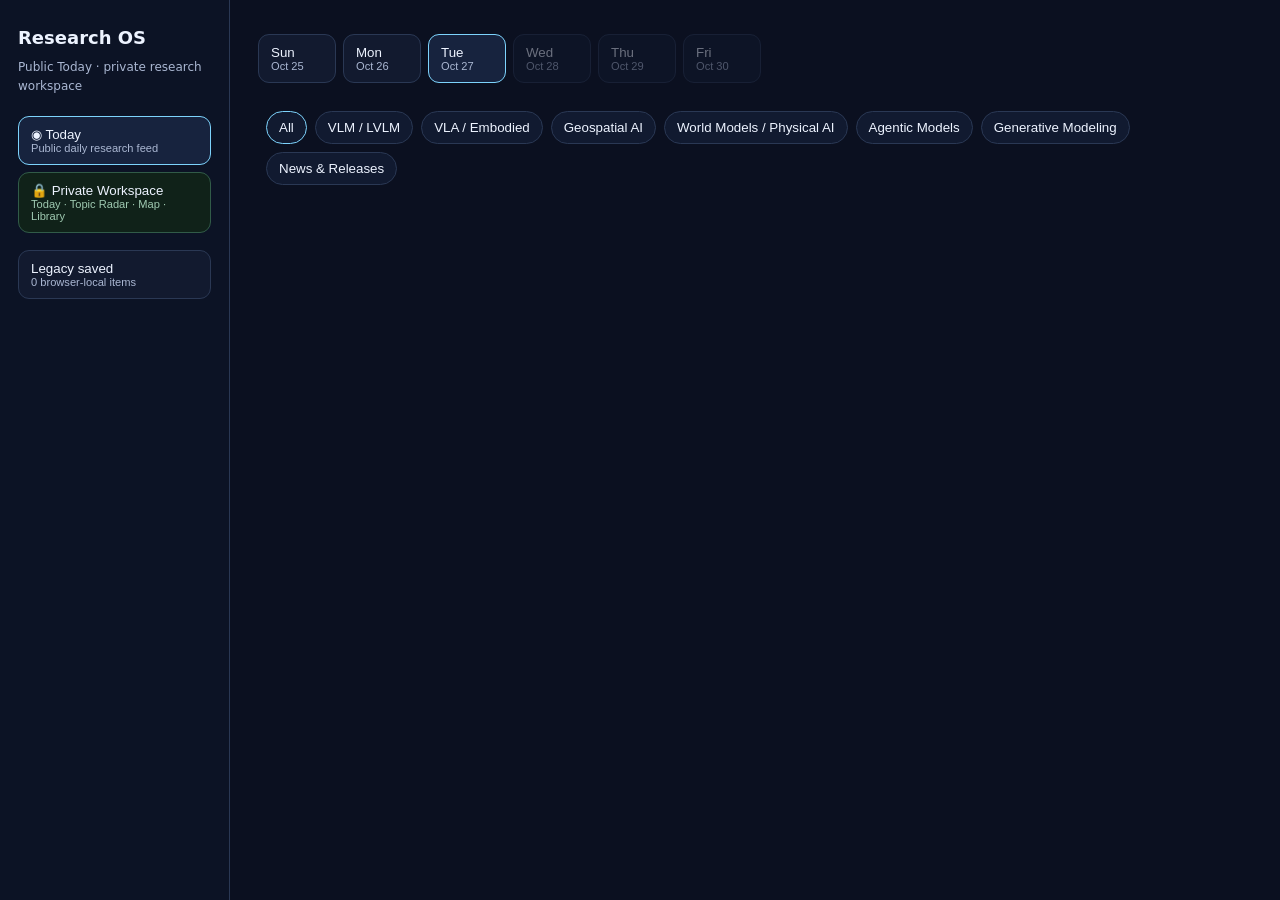
==== commit b7f0962e: "Research OS: publish October 27 Tuesday report" ====
--- a/index.html
+++ b/index.html
@@ -2,7 +2,7 @@
 <button class="navbtn topnav active" id="today-nav" type="button">◉ Today<small>Public daily research feed</small></button>
 <button class="navbtn private-nav" id="private-workspace-btn" type="button">🔒 Private Workspace<small>Today · Topic Radar · Map · Library</small></button>
 </nav><button class="navbtn saved-nav" data-target="saved">Legacy saved<small><span id="saved-count">0</span> browser-local items</small></button></aside><main class="main">
-<div class="daytabs" aria-label="Today by date"><button class="navbtn daytab" data-target="sun">Sun<small>Oct 25</small></button><button class="navbtn daytab active" data-target="mon">Mon<small>Oct 26</small></button><button class="navbtn daytab disabled" data-target="tue">Tue<small>Oct 27</small></button><button class="navbtn daytab disabled" data-target="wed">Wed<small>Oct 28</small></button><button class="navbtn daytab disabled" data-target="thu">Thu<small>Oct 29</small></button><button class="navbtn daytab disabled" data-target="fri">Fri<small>Oct 30</small></button></div>
+<div class="daytabs" aria-label="Today by date"><button class="navbtn daytab" data-target="sun">Sun<small>Oct 25</small></button><button class="navbtn daytab" data-target="mon">Mon<small>Oct 26</small></button><button class="navbtn daytab active" data-target="tue">Tue<small>Oct 27</small></button><button class="navbtn daytab disabled" data-target="wed">Wed<small>Oct 28</small></button><button class="navbtn daytab disabled" data-target="thu">Thu<small>Oct 29</small></button><button class="navbtn daytab disabled" data-target="fri">Fri<small>Oct 30</small></button></div>
 <!-- Previous week date labels: &lt;div class=&quot;daytabs&quot; aria-label=&quot;Today by date&quot;&gt;&lt;button class=&quot;navbtn daytab&quot; data-target=&quot;sun&quot;&gt;Sun&lt;small&gt;Oct 4&lt;/small&gt;&lt;/button&gt;&lt;button class=&quot;navbtn daytab disabled&quot; data-target=&quot;mon&quot;&gt;Mon&lt;small&gt;Oct 5&lt;/small&gt;&lt;/button&gt;&lt;button class=&quot;navbtn daytab&quot; data-target=&quot;tue&quot;&gt;Tue&lt;small&gt;Oct 6&lt;/small&gt;&lt;/button&gt;&lt;button class=&quot;navbtn daytab&quot; data-target=&quot;wed&quot;&gt;Wed&lt;small&gt;Oct 7&lt;/small&gt;&lt;/button&gt;&lt;button class=&quot;navbtn daytab&quot; data-target=&quot;thu&quot;&gt;Thu&lt;small&gt;Oct 8&lt;/small&gt;&lt;/button&gt;&lt;button class=&quot;navbtn daytab active&quot; data-target=&quot;fri&quot;&gt;Fri&lt;small&gt;Oct 9&lt;/small&gt;&lt;/button&gt;&lt;/div&gt;
  -->
 <div class="filters"><button class="filter active" data-filter="all">All</button><button class="filter" data-filter="vlm">VLM / LVLM</button><button class="filter" data-filter="vla">VLA / Embodied</button><button class="filter" data-filter="geo">Geospatial AI</button><button class="filter" data-filter="world">World Models / Physical AI</button><button class="filter" data-filter="agent">Agentic Models</button><button class="filter" data-filter="gen">Generative Modeling</button><button class="filter" data-filter="news">News & Releases</button></div>
@@ -270,7 +270,7 @@
 <article class="card topic-item" data-topics="geo"><a href="https://github.com/opengeos/geoai" target="_blank" rel="noopener noreferrer"><div class="thumb"><div class="fallback">opengeos/geoai<small>GitHub · checked 2026-10-23</small></div></div></a><div class="cardbody"><h3>opengeos/geoai</h3><span class="tag">Model / Code / Data Release</span><span class="tag">Stars 3436 · checked 2026-10-23</span><p><strong>What it does:</strong> Python toolkit for geospatial AI workflows.</p><p><strong>Activity:</strong> Last push 2026-10-19. Oct 19 push; established library, not new launch.</p><div class="trend">Stars are point-in-time observations, not verified growth or proof of quality.</div><p><a href="https://github.com/opengeos/geoai" target="_blank" rel="noopener noreferrer">Official repository →</a></p></div></article>
 <article class="card topic-item" data-topics="gen"><a href="https://github.com/huggingface/diffusers" target="_blank" rel="noopener noreferrer"><div class="thumb"><div class="fallback">huggingface/diffusers<small>GitHub · checked 2026-10-23</small></div></div></a><div class="cardbody"><h3>huggingface/diffusers</h3><span class="tag">Model / Code / Data Release</span><span class="tag">Stars 34783 · checked 2026-10-23</span><p><strong>What it does:</strong> PyTorch image/video/audio diffusion generation framework.</p><p><strong>Activity:</strong> Last push 2026-10-23. Oct 23 maintenance push; ongoing infrastructure, not a new model release.</p><div class="trend">Stars are point-in-time observations, not verified growth or proof of quality.</div><p><a href="https://github.com/huggingface/diffusers" target="_blank" rel="noopener noreferrer">Official repository →</a></p></div></article>
 <article class="card topic-item" data-topics="vla world"><a href="https://github.com/kksham111/UniFlowWAM_ProjectPage" target="_blank" rel="noopener noreferrer"><div class="thumb"><div class="fallback">kksham111/UniFlowWAM_ProjectPage<small>GitHub · checked 2026-10-23</small></div></div></a><div class="cardbody"><h3>kksham111/UniFlowWAM_ProjectPage</h3><span class="tag">Model / Code / Data Release</span><span class="tag">Stars 1 · checked 2026-10-23</span><p><strong>What it does:</strong> Project website for 4D-geometry world-action model.</p><p><strong>Activity:</strong> Last push 2026-10-21. New project page; training code availability not confirmed.</p><div class="trend">Stars are point-in-time observations, not verified growth or proof of quality.</div><p><a href="https://github.com/kksham111/UniFlowWAM_ProjectPage" target="_blank" rel="noopener noreferrer">Official repository →</a></p></div></article></div><h2>Today's takeaway</h2><div class="box"><p>Across today's papers, the main shift is from visually plausible outputs toward measurable execution state: AgentVQA exposes grounding failures, P² monitors VLA progress from internal activations, and PhysTrace checks physical violations in generated video. UniFlowWAM and SkeLAM make geometry and kinematics explicit, while certified agent harnesses and new Copilot MCP/skill telemetry move governance into the execution layer. No fresh official TypeSafe/Jev model announcement was verified.</p></div></section>
-<section id="mon" class="day active"><div class="hero"><div class="eyebrow">Monday · October 26, 2026</div><h1>Decision-native routing, shared world-action models and verified agent execution</h1><p>Fresh-first research: 15 papers first submitted October 23 and listed in the October 26 arXiv batch, five official October 21–26 platform developments, and seven concrete GitHub repositories checked October 26. New releases and earlier publication dates are distinguished. No new official TypeSafe AI Jev launch was verified from accessible public X, LinkedIn and project sources.</p></div><h2>Research Papers</h2><div class="cards"><article class="card topic-item" data-topics="world vla gen"><a href="https://arxiv.org/abs/2610.32977" target="_blank" rel="noopener noreferrer"><div class="thumb"><div class="fallback">UniAction: Unified Action Conditioning for World Models<small>2026-10-23 · arXiv</small></div></div></a><div class="cardbody"><h3>UniAction: Unified Action Conditioning for World Models</h3><span class="tag">Research Paper</span><span class="tag">2026-10-23 · arXiv</span><span class="tag">World Models / Physical AI</span><span class="tag">World-Action Models</span><span class="tag">VLA / Embodied</span><span class="tag">Generative Modeling</span><p><strong>Problem:</strong> Force, camera, hand and robot actions are fragmented across different world models.</p><p><strong>Approach:</strong> Encode heterogeneous actions as sparse semantic elements with spatiotemporal coordinates in one video world model.</p><p><strong>Why it matters:</strong> A jointly trained model outperforms action-specific experts in the authors' evaluations.</p><div class="trend">single-action specialist → shared action-conditioned world model</div><p><a href="https://arxiv.org/abs/2610.32977" target="_blank" rel="noopener noreferrer">Paper →</a> · <a href="https://arxiv.org/pdf/2610.32977.pdf" target="_blank" rel="noopener noreferrer">PDF →</a></p></div></article>
+<section id="mon" class="day"><div class="hero"><div class="eyebrow">Monday · October 26, 2026</div><h1>Decision-native routing, shared world-action models and verified agent execution</h1><p>Fresh-first research: 15 papers first submitted October 23 and listed in the October 26 arXiv batch, five official October 21–26 platform developments, and seven concrete GitHub repositories checked October 26. New releases and earlier publication dates are distinguished. No new official TypeSafe AI Jev launch was verified from accessible public X, LinkedIn and project sources.</p></div><h2>Research Papers</h2><div class="cards"><article class="card topic-item" data-topics="world vla gen"><a href="https://arxiv.org/abs/2610.32977" target="_blank" rel="noopener noreferrer"><div class="thumb"><div class="fallback">UniAction: Unified Action Conditioning for World Models<small>2026-10-23 · arXiv</small></div></div></a><div class="cardbody"><h3>UniAction: Unified Action Conditioning for World Models</h3><span class="tag">Research Paper</span><span class="tag">2026-10-23 · arXiv</span><span class="tag">World Models / Physical AI</span><span class="tag">World-Action Models</span><span class="tag">VLA / Embodied</span><span class="tag">Generative Modeling</span><p><strong>Problem:</strong> Force, camera, hand and robot actions are fragmented across different world models.</p><p><strong>Approach:</strong> Encode heterogeneous actions as sparse semantic elements with spatiotemporal coordinates in one video world model.</p><p><strong>Why it matters:</strong> A jointly trained model outperforms action-specific experts in the authors' evaluations.</p><div class="trend">single-action specialist → shared action-conditioned world model</div><p><a href="https://arxiv.org/abs/2610.32977" target="_blank" rel="noopener noreferrer">Paper →</a> · <a href="https://arxiv.org/pdf/2610.32977.pdf" target="_blank" rel="noopener noreferrer">PDF →</a></p></div></article>
 <article class="card topic-item" data-topics="geo vlm"><a href="https://arxiv.org/abs/2610.32894" target="_blank" rel="noopener noreferrer"><div class="thumb"><div class="fallback">LoCA: Enabling Multi-Modality in Geospatial Location Encoders<small>2026-10-23 · arXiv</small></div></div></a><div class="cardbody"><h3>LoCA: Enabling Multi-Modality in Geospatial Location Encoders</h3><span class="tag">Research Paper</span><span class="tag">2026-10-23 · arXiv</span><span class="tag">Geospatial AI</span><span class="tag">VLM / LVLM</span><p><strong>Problem:</strong> Location encoders trained against one sensor modality have limited multimodal alignment.</p><p><strong>Approach:</strong> Contrastively co-align Sentinel-1/Sentinel-2 representations, then freeze them to train location and metadata adapters.</p><p><strong>Why it matters:</strong> Authors report the most task wins across 17 Earth-observation and downstream location tasks.</p><div class="trend">single-sensor coordinate embedding → multimodal geospatial representation</div><p><a href="https://arxiv.org/abs/2610.32894" target="_blank" rel="noopener noreferrer">Paper →</a> · <a href="https://arxiv.org/pdf/2610.32894.pdf" target="_blank" rel="noopener noreferrer">PDF →</a></p></div></article>
 <article class="card topic-item" data-topics="vla agent"><a href="https://arxiv.org/abs/2610.32941" target="_blank" rel="noopener noreferrer"><div class="thumb"><div class="fallback">If at First You Don't Succeed, Backtrack: Lightweight Recovery for Frozen VL<small>2026-10-23 · arXiv</small></div></div></a><div class="cardbody"><h3>If at First You Don't Succeed, Backtrack: Lightweight Recovery for Frozen VLAs</h3><span class="tag">Research Paper</span><span class="tag">2026-10-23 · arXiv</span><span class="tag">VLA / Embodied</span><span class="tag">Agentic Models / AI Agents</span><p><strong>Problem:</strong> Frozen robot policies struggle to recover after drifting into unfamiliar states.</p><p><strong>Approach:</strong> Train a small outcome probe over existing VLA features and physically backtrack when failure is likely.</p><p><strong>Why it matters:</strong> Authors report 19–48% relative failure reduction on LIBERO-Long without retraining the VLA.</p><div class="trend">one-way action execution → lightweight rollback and retry</div><p><a href="https://arxiv.org/abs/2610.32941" target="_blank" rel="noopener noreferrer">Paper →</a> · <a href="https://arxiv.org/pdf/2610.32941.pdf" target="_blank" rel="noopener noreferrer">PDF →</a></p></div></article>
 <article class="card topic-item" data-topics="vlm vla world agent"><a href="https://arxiv.org/abs/2610.32965" target="_blank" rel="noopener noreferrer"><div class="thumb"><div class="fallback">RynnUnify: Towards Unified Embodied Brain<small>2026-10-23 · arXiv</small></div></div></a><div class="cardbody"><h3>RynnUnify: Towards Unified Embodied Brain</h3><span class="tag">Research Paper</span><span class="tag">2026-10-23 · arXiv</span><span class="tag">VLM / LVLM</span><span class="tag">VLA / Embodied</span><span class="tag">World Models / Physical AI</span><span class="tag">World-Action Models</span><span class="tag">Agentic VLM</span><p><strong>Problem:</strong> Embodied understanding, video anticipation and robot control are often separate systems.</p><p><strong>Approach:</strong> 16B interleaved video-language model with agentic prediction and world-action extensions.</p><p><strong>Why it matters:</strong> Introduces long-horizon visual planning benchmarks and reports real-robot transfer; agentic extension uses RL.</p><div class="trend">isolated perception/prediction/control → unified embodied brain</div><p><a href="https://arxiv.org/abs/2610.32965" target="_blank" rel="noopener noreferrer">Paper →</a> · <a href="https://arxiv.org/pdf/2610.32965.pdf" target="_blank" rel="noopener noreferrer">PDF →</a></p></div></article>
@@ -295,7 +295,25 @@
 <article class="card topic-item" data-topics="vlm agent news"><a href="https://github.com/CosmoIknosLab/PathJev" target="_blank" rel="noopener noreferrer"><div class="thumb"><div class="fallback">CosmoIknosLab/PathJev<small>GitHub · checked 2026-10-26</small></div></div></a><div class="cardbody"><h3>CosmoIknosLab/PathJev</h3><span class="tag">Model / Code / Data Release</span><span class="tag">not verified stars · checked 2026-10-26</span><p><strong>What it does:</strong> Decision-native histopathology VLM prototype; independent Jev-style research.</p><p><strong>Observed activity:</strong> Oct 26 arXiv link and BibTeX commit; Oct 23 README/figures.</p><p><strong>Why it matters:</strong> Typed visual decisions for medical images; not TypeSafe official.</p><p><a href="https://github.com/CosmoIknosLab/PathJev" target="_blank" rel="noopener noreferrer">Repository →</a></p></div></article>
 <article class="card topic-item" data-topics="vlm news"><a href="https://github.com/hhnk666/Video-MemComp.github.io" target="_blank" rel="noopener noreferrer"><div class="thumb"><div class="fallback">hhnk666/Video-MemComp.github.io<small>GitHub · checked 2026-10-26</small></div></div></a><div class="cardbody"><h3>hhnk666/Video-MemComp.github.io</h3><span class="tag">Model / Code / Data Release</span><span class="tag">not verified stars · checked 2026-10-26</span><p><strong>What it does:</strong> ACM MM 2026 streaming-video KV-memory research project site.</p><p><strong>Observed activity:</strong> Oct 24 project-page update; code release not verified.</p><p><strong>Why it matters:</strong> Training-free video context compression.</p><p><a href="https://github.com/hhnk666/Video-MemComp.github.io" target="_blank" rel="noopener noreferrer">Repository →</a></p></div></article>
 <article class="card topic-item" data-topics="geo news"><a href="https://github.com/opengeos/geoai" target="_blank" rel="noopener noreferrer"><div class="thumb"><div class="fallback">opengeos/geoai<small>GitHub · checked 2026-10-26</small></div></div></a><div class="cardbody"><h3>opengeos/geoai</h3><span class="tag">Model / Code / Data Release</span><span class="tag">~3.4k stars · checked 2026-10-26</span><p><strong>What it does:</strong> Python remote-sensing segmentation and geospatial AI tools.</p><p><strong>Observed activity:</strong> Oct 23 caption dependency fix and CI update; 606 commits observed.</p><p><strong>Why it matters:</strong> Active geospatial developer platform; not a new launch.</p><p><a href="https://github.com/opengeos/geoai" target="_blank" rel="noopener noreferrer">Repository →</a></p></div></article></div><h2>Today's takeaway</h2><div class="box"><p>Compared with Sunday's focus on typed decisions and skill granularity, new work makes routing and verification concrete: EditJev selects image editors with structured scores; HarnessMM reuses guarded decisions; Backtrack recovers frozen robot policies; UniAction and RynnUnify unify action, prediction and visual reasoning. GitHub and BeyondTrust announcements show the same shift toward independent measurement, approval and identity controls for agents.</p></div></section>
-<section id="tue" class="day"><div class="placeholder">Next report: Tuesday, Oct 27.</div></section>
+<section id="tue" class="day active"><div class="hero"><div class="eyebrow">Tuesday · October 27, 2026</div><h1>Decision-native retrieval, skill-centric agents and fast spatial world models</h1><p>Fresh-first across six tracks: 15 papers first submitted October 26 and listed October 27; 2 verified official October 26 releases; 4 concrete research repositories checked October 27. Public X and LinkedIn were checked for Jev/TypeSafe activity, but no new official model release was verified. Early repository stars are discovery signals, not quality measures.</p></div><h2>Research Papers</h2><div class="cards"><article class="card topic-item" data-topics="agent"><a href="https://arxiv.org/abs/2610.35868" target="_blank" rel="noopener noreferrer"><div class="thumb"><div class="fallback">Retriever-Free Retrieval: Navigating Documents with Decision Models<small>2026-10-26 · arXiv</small></div></div></a><div class="cardbody"><h3>Retriever-Free Retrieval: Navigating Documents with Decision Models</h3><span class="tag">Research Paper</span><span class="tag">2026-10-26 · arXiv</span><span class="tag">Agentic Models / AI Agents</span><span class="tag">Decision Models / System-One</span><p><strong>Problem:</strong> Embedding-based retrieval can miss relevant documents before a reasoning model ever sees them.</p><p><strong>Approach / contribution:</strong> DecisionRAG navigates document hierarchies by scoring candidate branches together in a single non-generative forward pass, without a first-stage retriever or task-specific training.</p><p><strong>Why it matters:</strong> Authors report +13.8 R@1 points on MultiDoc2Dial versus dense retrieval with an 8B reranker, and 0.7–1.8 s retrieval across four benchmarks.</p><div class="trend">Embedding search → one-pass structured relevance decisions</div><p><a href="https://arxiv.org/abs/2610.35868" target="_blank" rel="noopener noreferrer">Paper →</a> · <a href="https://arxiv.org/pdf/2610.35868.pdf" target="_blank" rel="noopener noreferrer">PDF →</a></p></div></article>
+<article class="card topic-item" data-topics="agent"><a href="https://arxiv.org/abs/2610.35721" target="_blank" rel="noopener noreferrer"><div class="thumb"><div class="fallback">Can JEV Support Clinical Trial Criteria Assessment?<small>2026-10-26 · arXiv</small></div></div></a><div class="cardbody"><h3>Can JEV Support Clinical Trial Criteria Assessment?</h3><span class="tag">Research Paper</span><span class="tag">2026-10-26 · arXiv</span><span class="tag">Decision Models / System-One</span><p><strong>Problem:</strong> Clinical prescreening must distinguish a failed eligibility condition from missing evidence.</p><p><strong>Approach / contribution:</strong> An independent retrospective evaluation compares JEV's native option probabilities with schema-constrained Qwen Flash across 2,048 patient-condition pairs.</p><p><strong>Why it matters:</strong> Batch macro-F1 is similar on TrialGPT and MIMIC-IV; JEV scores 0.768 versus 0.534 on MIMIC-III. This is independent research, not a TypeSafe product launch.</p><div class="trend">Generative classification → typed clinical eligibility decisions</div><p><a href="https://arxiv.org/abs/2610.35721" target="_blank" rel="noopener noreferrer">Paper →</a> · <a href="https://arxiv.org/pdf/2610.35721.pdf" target="_blank" rel="noopener noreferrer">PDF →</a></p></div></article>
+<article class="card topic-item" data-topics="agent vlm"><a href="https://arxiv.org/abs/2610.35823" target="_blank" rel="noopener noreferrer"><div class="thumb"><div class="fallback">Back to Basics: A Skill-Centric Approach to Generalist Web Agents<small>2026-10-26 · arXiv</small></div></div></a><div class="cardbody"><h3>Back to Basics: A Skill-Centric Approach to Generalist Web Agents</h3><span class="tag">Research Paper</span><span class="tag">2026-10-26 · arXiv</span><span class="tag">Agentic Models / AI Agents</span><span class="tag">Agentic VLM</span><p><strong>Problem:</strong> End-to-end web-agent scores hide failures in specific interaction skills.</p><p><strong>Approach / contribution:</strong> MiniWeb models 65 connected sites and 369 tasks, annotated with 37 interaction primitives; MiniWebGen generates verified skill-targeted training trajectories.</p><p><strong>Why it matters:</strong> Fine-tuning on 3.1K verified trajectories improves unseen-site single-primitive success by 24.9 percentage points; this is training-required.</p><div class="trend">Task-level success → diagnosable and trainable agent skills</div><p><a href="https://arxiv.org/abs/2610.35823" target="_blank" rel="noopener noreferrer">Paper →</a> · <a href="https://arxiv.org/pdf/2610.35823.pdf" target="_blank" rel="noopener noreferrer">PDF →</a></p></div></article>
+<article class="card topic-item" data-topics="agent"><a href="https://arxiv.org/abs/2610.35690" target="_blank" rel="noopener noreferrer"><div class="thumb"><div class="fallback">EvoRouter: Cost-Efficient Multi-Agent Routing via Insight-Guided On-<small>2026-10-26 · arXiv</small></div></div></a><div class="cardbody"><h3>EvoRouter: Cost-Efficient Multi-Agent Routing via Insight-Guided On-Policy Distillation</h3><span class="tag">Research Paper</span><span class="tag">2026-10-26 · arXiv</span><span class="tag">Agentic Models / AI Agents</span><span class="tag">Decision Models / System-One</span><p><strong>Problem:</strong> Choosing models, agent counts, skills and interaction rounds creates a huge cost-performance search space.</p><p><strong>Approach / contribution:</strong> A routing policy learns from execution-derived insights and teacher distillation, jointly optimizing quality and cost.</p><p><strong>Why it matters:</strong> Authors report 68.69% in-domain accuracy, +7.23 points over their strongest routing baseline and 50.95% lower inference cost. Requires training.</p><div class="trend">Fixed multi-agent topology → adaptive cost-aware orchestration</div><p><a href="https://arxiv.org/abs/2610.35690" target="_blank" rel="noopener noreferrer">Paper →</a> · <a href="https://arxiv.org/pdf/2610.35690.pdf" target="_blank" rel="noopener noreferrer">PDF →</a></p></div></article>
+<article class="card topic-item" data-topics="vla vlm agent world"><a href="https://arxiv.org/abs/2610.35832" target="_blank" rel="noopener noreferrer"><div class="thumb"><div class="fallback">Profiling a Frontier Agent with EBench: From Direct Control to Harne<small>2026-10-26 · arXiv</small></div></div></a><div class="cardbody"><h3>Profiling a Frontier Agent with EBench: From Direct Control to Harness with Policy</h3><span class="tag">Research Paper</span><span class="tag">2026-10-26 · arXiv</span><span class="tag">VLA / Embodied</span><span class="tag">Agentic VLM</span><span class="tag">World-Action Models</span><p><strong>Problem:</strong> It is unclear when a frontier multimodal agent can control a robot directly versus needing a specialized policy.</p><p><strong>Approach / contribution:</strong> EBench compares direct waypoint generation by GPT-6 Astra with a harness that can delegate execution to post-trained VLA/WAM policies.</p><p><strong>Why it matters:</strong> Direct control is competitive on short tasks but weaker on long-horizon and precision-contact tasks, motivating policy delegation.</p><div class="trend">Monolithic agent control → hybrid harness-plus-policy execution</div><p><a href="https://arxiv.org/abs/2610.35832" target="_blank" rel="noopener noreferrer">Paper →</a> · <a href="https://arxiv.org/pdf/2610.35832.pdf" target="_blank" rel="noopener noreferrer">PDF →</a></p></div></article>
+<article class="card topic-item" data-topics="vla world"><a href="https://arxiv.org/abs/2610.35850" target="_blank" rel="noopener noreferrer"><div class="thumb"><div class="fallback">OSWAM: An Effective World Action Model with One-Step Action Generati<small>2026-10-26 · arXiv</small></div></div></a><div class="cardbody"><h3>OSWAM: An Effective World Action Model with One-Step Action Generation</h3><span class="tag">Research Paper</span><span class="tag">2026-10-26 · arXiv</span><span class="tag">VLA / Embodied</span><span class="tag">World Models / Physical AI</span><span class="tag">World-Action Models</span><p><strong>Problem:</strong> World-action policies still require many denoising steps for reliable control.</p><p><strong>Approach / contribution:</strong> Imagination tokens initialize the diffusion action trajectory with structured priors; future-conditioned privileged distillation improves the one-step policy.</p><p><strong>Why it matters:</strong> Authors report approximately 3× faster inference and compiled latency as low as 40 ms on an RTX 5090.</p><div class="trend">Iterative action denoising → one-step world-conditioned control</div><p><a href="https://arxiv.org/abs/2610.35850" target="_blank" rel="noopener noreferrer">Paper →</a> · <a href="https://arxiv.org/pdf/2610.35850.pdf" target="_blank" rel="noopener noreferrer">PDF →</a></p></div></article>
+<article class="card topic-item" data-topics="world vlm"><a href="https://arxiv.org/abs/2610.35806" target="_blank" rel="noopener noreferrer"><div class="thumb"><div class="fallback">Does VGGT Know What It Does Not Know?<small>2026-10-26 · arXiv</small></div></div></a><div class="cardbody"><h3>Does VGGT Know What It Does Not Know?</h3><span class="tag">Research Paper</span><span class="tag">2026-10-26 · arXiv</span><span class="tag">Spatial Reasoning</span><span class="tag">World Models / Physical AI</span><p><strong>Problem:</strong> Feed-forward 3D geometry models can output incorrect camera poses with misleading confidence.</p><p><strong>Approach / contribution:</strong> A lightweight probe on frozen cross-view VGGT features predicts whether relative-pose estimation will fail.</p><p><strong>Why it matters:</strong> On HardMatch, the probe reaches 93.5% ROC-AUC versus 79.7% for point-map confidence, enabling abstention before downstream geometry use.</p><div class="trend">Unqualified 3D predictions → failure-aware spatial reconstruction</div><p><a href="https://arxiv.org/abs/2610.35806" target="_blank" rel="noopener noreferrer">Paper →</a> · <a href="https://arxiv.org/pdf/2610.35806.pdf" target="_blank" rel="noopener noreferrer">PDF →</a></p></div></article>
+<article class="card topic-item" data-topics="vlm agent"><a href="https://arxiv.org/abs/2610.35229" target="_blank" rel="noopener noreferrer"><div class="thumb"><div class="fallback">Joint Latent Reasoning and Observation for Agentic Video Understandi<small>2026-10-26 · arXiv</small></div></div></a><div class="cardbody"><h3>Joint Latent Reasoning and Observation for Agentic Video Understanding</h3><span class="tag">Research Paper</span><span class="tag">2026-10-26 · arXiv</span><span class="tag">VLM / LVLM</span><span class="tag">Agentic VLM</span><span class="tag">Visual Search</span><p><strong>Problem:</strong> Video agents must decide where to observe next, but text summaries lose cues needed for follow-up visual search.</p><p><strong>Approach / contribution:</strong> LARVA distills multi-round agents into an observer and reasoner exchanging continuous latent evidence and selecting further acquisition actions.</p><p><strong>Why it matters:</strong> A compact latent interface ties evidence acquisition to final-answer supervision across five video-understanding benchmarks.</p><div class="trend">Caption-based video search → latent observation-action reasoning</div><p><a href="https://arxiv.org/abs/2610.35229" target="_blank" rel="noopener noreferrer">Paper →</a> · <a href="https://arxiv.org/pdf/2610.35229.pdf" target="_blank" rel="noopener noreferrer">PDF →</a></p></div></article>
+<article class="card topic-item" data-topics="vlm vla"><a href="https://arxiv.org/abs/2610.35066" target="_blank" rel="noopener noreferrer"><div class="thumb"><div class="fallback">MemVLN: Streaming Episodic Memory for Vision-Language Navigation<small>2026-10-26 · arXiv</small></div></div></a><div class="cardbody"><h3>MemVLN: Streaming Episodic Memory for Vision-Language Navigation</h3><span class="tag">Research Paper</span><span class="tag">2026-10-26 · arXiv</span><span class="tag">VLM / LVLM</span><span class="tag">Visual Memory</span><span class="tag">VLA / Embodied</span><p><strong>Problem:</strong> Long-horizon navigation agents forget spatial observations while processing new video.</p><p><strong>Approach / contribution:</strong> A bounded memory bank compresses perceptual features with timestamps and relative poses, then cross-attends to compact episodic tokens.</p><p><strong>Why it matters:</strong> On six held-out real-scene episodes, success improves from 17% to 40% over a VLM baseline and 47% after post-training.</p><div class="trend">Transient video context → persistent pose-aware episodic memory</div><p><a href="https://arxiv.org/abs/2610.35066" target="_blank" rel="noopener noreferrer">Paper →</a> · <a href="https://arxiv.org/pdf/2610.35066.pdf" target="_blank" rel="noopener noreferrer">PDF →</a></p></div></article>
+<article class="card topic-item" data-topics="geo vlm"><a href="https://arxiv.org/abs/2610.35450" target="_blank" rel="noopener noreferrer"><div class="thumb"><div class="fallback">OBB-PBD: Extending Parallel Box Decoding to Oriented Bounding Boxes <small>2026-10-26 · Remote Sensing 18(20), 3535 (2026)</small></div></div></a><div class="cardbody"><h3>OBB-PBD: Extending Parallel Box Decoding to Oriented Bounding Boxes for Referring Expression Grounding in Aerial Imagery</h3><span class="tag">Research Paper</span><span class="tag">2026-10-26 · Remote Sensing 18(20), 3535 (2026)</span><span class="tag">Geospatial AI</span><span class="tag">VLM / LVLM</span><span class="tag">Spatial Reasoning</span><p><strong>Problem:</strong> Objects in overhead imagery appear at arbitrary rotations, making horizontal box grounding insufficient.</p><p><strong>Approach / contribution:</strong> A six-slot parallel decoder predicts oriented bounding boxes in one pass, with image/prompt shuffle controls to test evidence dependence.</p><p><strong>Why it matters:</strong> On AVVG, rotated IoU rises from 0.1253 to 0.303 ± 0.012; code and checkpoints are public.</p><div class="trend">Horizontal image grounding → geometry-aware aerial localization</div><p><a href="https://arxiv.org/abs/2610.35450" target="_blank" rel="noopener noreferrer">Paper →</a> · <a href="https://arxiv.org/pdf/2610.35450.pdf" target="_blank" rel="noopener noreferrer">PDF →</a></p></div></article>
+<article class="card topic-item" data-topics="world gen"><a href="https://arxiv.org/abs/2610.35854" target="_blank" rel="noopener noreferrer"><div class="thumb"><div class="fallback">FL4N: Feed-forward Latent Model for 4D Novel View Synthesis<small>2026-10-26 · arXiv</small></div></div></a><div class="cardbody"><h3>FL4N: Feed-forward Latent Model for 4D Novel View Synthesis</h3><span class="tag">Research Paper</span><span class="tag">2026-10-26 · arXiv</span><span class="tag">World Models / Physical AI</span><span class="tag">Generative Modeling</span><span class="tag">Spatial Reasoning</span><p><strong>Problem:</strong> Dynamic 4D scene synthesis often suffers temporal inconsistencies and expensive explicit geometry.</p><p><strong>Approach / contribution:</strong> A feed-forward latent scene model learns motion residuals on a pretrained static latent prior to separate motion from camera parallax.</p><p><strong>Why it matters:</strong> Authors report real-time rendering and strong 4D novel-view quality; an official implementation is public.</p><div class="trend">Explicit 4D primitives → unified latent spatiotemporal scenes</div><p><a href="https://arxiv.org/abs/2610.35854" target="_blank" rel="noopener noreferrer">Paper →</a> · <a href="https://arxiv.org/pdf/2610.35854.pdf" target="_blank" rel="noopener noreferrer">PDF →</a></p></div></article>
+<article class="card topic-item" data-topics="gen world"><a href="https://arxiv.org/abs/2610.35522" target="_blank" rel="noopener noreferrer"><div class="thumb"><div class="fallback">Generative Structure from Motion with Native 3D Diffusion<small>2026-10-26 · NeurIPS 2026</small></div></div></a><div class="cardbody"><h3>Generative Structure from Motion with Native 3D Diffusion</h3><span class="tag">Research Paper</span><span class="tag">2026-10-26 · NeurIPS 2026</span><span class="tag">Generative Modeling</span><span class="tag">Spatial Reasoning</span><p><strong>Problem:</strong> Sparse uncalibrated images require both input-faithful geometry and plausible unseen structure.</p><p><strong>Approach / contribution:</strong> GenSfM jointly denoises shape and camera-pose latents with a multimodal diffusion transformer.</p><p><strong>Why it matters:</strong> NeurIPS 2026 accepted; authors report +3.2–4.5 dB novel-view PSNR over a native 3D generation baseline on four-view tasks.</p><div class="trend">Reconstruct-then-generate → joint pose-and-shape diffusion</div><p><a href="https://arxiv.org/abs/2610.35522" target="_blank" rel="noopener noreferrer">Paper →</a> · <a href="https://arxiv.org/pdf/2610.35522.pdf" target="_blank" rel="noopener noreferrer">PDF →</a></p></div></article>
+<article class="card topic-item" data-topics="gen world"><a href="https://arxiv.org/abs/2610.35594" target="_blank" rel="noopener noreferrer"><div class="thumb"><div class="fallback">Beyond Distribution Matching: Self-Supervised Representation Forcing<small>2026-10-26 · NeurIPS 2026</small></div></div></a><div class="cardbody"><h3>Beyond Distribution Matching: Self-Supervised Representation Forcing for Few-Step Video Generation</h3><span class="tag">Research Paper</span><span class="tag">2026-10-26 · NeurIPS 2026</span><span class="tag">Generative Modeling</span><span class="tag">World Models / Physical AI</span><p><strong>Problem:</strong> Output-only diffusion distillation loses fine structures and temporal coherence at very few steps.</p><p><strong>Approach / contribution:</strong> Self Flow Forcing aligns student and EMA-teacher internal representations at heterogeneous noise levels while retaining distribution matching.</p><p><strong>Why it matters:</strong> NeurIPS 2026 accepted; experiments report less flicker and improved spatial and motion quality.</p><div class="trend">Output-only distillation → representation-aware fast video generation</div><p><a href="https://arxiv.org/abs/2610.35594" target="_blank" rel="noopener noreferrer">Paper →</a> · <a href="https://arxiv.org/pdf/2610.35594.pdf" target="_blank" rel="noopener noreferrer">PDF →</a></p></div></article>
+<article class="card topic-item" data-topics="agent gen vlm"><a href="https://arxiv.org/abs/2610.35864" target="_blank" rel="noopener noreferrer"><div class="thumb"><div class="fallback">VibeVideoBench: Evaluating Multimodal Agents on Code-Driven Video Ge<small>2026-10-26 · arXiv</small></div></div></a><div class="cardbody"><h3>VibeVideoBench: Evaluating Multimodal Agents on Code-Driven Video Generation</h3><span class="tag">Research Paper</span><span class="tag">2026-10-26 · arXiv</span><span class="tag">Agentic Models / AI Agents</span><span class="tag">Generative Modeling</span><span class="tag">VLM / LVLM</span><p><strong>Problem:</strong> Diffusion video models struggle with exact charts, formulas, games and audio-video synchronization.</p><p><strong>Approach / contribution:</strong> The benchmark tasks multimodal coding agents with producing finished audiovisual MP4 files through sandboxed code execution.</p><p><strong>Why it matters:</strong> 239 tasks across 12 categories evaluate executable multimedia artifacts rather than visual plausibility alone.</p><div class="trend">Generative video quality → verifiable code-driven multimedia output</div><p><a href="https://arxiv.org/abs/2610.35864" target="_blank" rel="noopener noreferrer">Paper →</a> · <a href="https://arxiv.org/pdf/2610.35864.pdf" target="_blank" rel="noopener noreferrer">PDF →</a></p></div></article>
+<article class="card topic-item" data-topics="gen world"><a href="https://arxiv.org/abs/2610.35684" target="_blank" rel="noopener noreferrer"><div class="thumb"><div class="fallback">OmniShowcase: Omnidirectional Subject-Consistent Video Generation fr<small>2026-10-26 · arXiv</small></div></div></a><div class="cardbody"><h3>OmniShowcase: Omnidirectional Subject-Consistent Video Generation from Multi-View Images</h3><span class="tag">Research Paper</span><span class="tag">2026-10-26 · arXiv</span><span class="tag">Generative Modeling</span><span class="tag">Spatial Reasoning</span><p><strong>Problem:</strong> Generating video from several viewpoints must preserve subject identity across camera directions.</p><p><strong>Approach / contribution:</strong> Omnidirectional subject-consistent video generation conditions on multiple views to retain appearance while synthesizing motion.</p><p><strong>Why it matters:</strong> Relevant to multi-view conditioning and spatial consistency in video generation; impact metrics are not yet established.</p><div class="trend">Single-view generation → multi-view consistent synthesis</div><p><a href="https://arxiv.org/abs/2610.35684" target="_blank" rel="noopener noreferrer">Paper →</a> · <a href="https://arxiv.org/pdf/2610.35684.pdf" target="_blank" rel="noopener noreferrer">PDF →</a></p></div></article></div><h2>News &amp; Releases</h2><div class="cards"><article class="card topic-item" data-topics="agent news"><a href="https://github.blog/changelog/2026-10-26-github-copilot-assisted-permissions-generally-available/" target="_blank" rel="noopener noreferrer"><div class="thumb"><div class="fallback">GitHub Copilot assisted permissions generally available<small>2026-10-26 · official release</small></div></div></a><div class="cardbody"><h3>GitHub Copilot assisted permissions generally available</h3><span class="tag">Model / Code / Data Release</span><span class="tag">2026-10-26</span><span class="tag">News &amp; Releases</span><p><strong>Update:</strong> GitHub Copilot CLI, Copilot app and VS Code now offer assisted tool permissions. A model approves clearly safe file, command and URL requests automatically; uncertain actions still require user approval.</p><p><strong>Why it matters:</strong> A concrete, configurable agent execution gate with enterprise controls.</p><p><a href="https://github.blog/changelog/2026-10-26-github-copilot-assisted-permissions-generally-available/" target="_blank" rel="noopener noreferrer">Official release →</a></p></div></article>
+<article class="card topic-item" data-topics="agent news"><a href="https://github.blog/changelog/2026-10-26-gpt-6-1-terra-in-github-copilot/" target="_blank" rel="noopener noreferrer"><div class="thumb"><div class="fallback">GPT-6.1 Terra available in GitHub Copilot<small>2026-10-26 · official release</small></div></div></a><div class="cardbody"><h3>GPT-6.1 Terra available in GitHub Copilot</h3><span class="tag">Model / Code / Data Release</span><span class="tag">2026-10-26</span><span class="tag">News &amp; Releases</span><p><strong>Update:</strong> GitHub added GPT-6.1 Terra to Copilot model selection for agentic coding and terminal tasks; availability rolls out gradually across IDEs, CLI and cloud agent.</p><p><strong>Why it matters:</strong> Another cost-performance option for coding-agent routing and execution.</p><p><a href="https://github.blog/changelog/2026-10-26-gpt-6-1-terra-in-github-copilot/" target="_blank" rel="noopener noreferrer">Official release →</a></p></div></article></div><h2>Research &amp; developer repositories</h2><div class="cards"><article class="card topic-item" data-topics="world gen news"><a href="https://github.com/cvlab-kaist/FL4N" target="_blank" rel="noopener noreferrer"><div class="thumb"><div class="fallback">cvlab-kaist/FL4N<small>GitHub · checked 2026-10-27</small></div></div></a><div class="cardbody"><h3>cvlab-kaist/FL4N</h3><span class="tag">Model / Code / Data Release</span><span class="tag">18 stars · checked 2026-10-27</span><p><strong>What it does:</strong> Official feed-forward latent 4D novel-view synthesis implementation.</p><p><strong>Observed activity:</strong> 2 commits visible; training and evaluation files in public repository; checked 2026-10-27.</p><p><strong>Why it matters:</strong> Directly testable 4D scene modeling rather than a project page only.</p><p><a href="https://github.com/cvlab-kaist/FL4N" target="_blank" rel="noopener noreferrer">Official repository →</a></p></div></article>
+<article class="card topic-item" data-topics="geo vlm news"><a href="https://github.com/ce-dric/OBB-PBD" target="_blank" rel="noopener noreferrer"><div class="thumb"><div class="fallback">ce-dric/OBB-PBD<small>GitHub · checked 2026-10-27</small></div></div></a><div class="cardbody"><h3>ce-dric/OBB-PBD</h3><span class="tag">Model / Code / Data Release</span><span class="tag">0 stars · checked 2026-10-27</span><p><strong>What it does:</strong> Aerial referring-expression grounding with oriented boxes; training scripts, evaluation protocols and HF checkpoints.</p><p><strong>Observed activity:</strong> 4 commits visible, complete reproducibility artifacts; checked 2026-10-27.</p><p><strong>Why it matters:</strong> Concrete geospatial VLM grounding benchmark and released model.</p><p><a href="https://github.com/ce-dric/OBB-PBD" target="_blank" rel="noopener noreferrer">Official repository →</a></p></div></article>
+<article class="card topic-item" data-topics="agent news"><a href="https://github.com/CenYangtze/EvoRouter" target="_blank" rel="noopener noreferrer"><div class="thumb"><div class="fallback">CenYangtze/EvoRouter<small>GitHub · checked 2026-10-27</small></div></div></a><div class="cardbody"><h3>CenYangtze/EvoRouter</h3><span class="tag">Model / Code / Data Release</span><span class="tag">3 stars · checked 2026-10-27</span><p><strong>What it does:</strong> Training and evaluation framework for cost-aware multi-agent configuration routing.</p><p><strong>Observed activity:</strong> 3 commits visible and runnable source tree; checked 2026-10-27.</p><p><strong>Why it matters:</strong> Evaluates routing cost and task accuracy together.</p><p><a href="https://github.com/CenYangtze/EvoRouter" target="_blank" rel="noopener noreferrer">Official repository →</a></p></div></article>
+<article class="card topic-item" data-topics="vla world news"><a href="https://github.com/gwenzhang/OSWAM" target="_blank" rel="noopener noreferrer"><div class="thumb"><div class="fallback">gwenzhang/OSWAM<small>GitHub · checked 2026-10-27</small></div></div></a><div class="cardbody"><h3>gwenzhang/OSWAM</h3><span class="tag">Model / Code / Data Release</span><span class="tag">unverified stars · checked 2026-10-27</span><p><strong>What it does:</strong> Research repository for one-step World-Action Model.</p><p><strong>Observed activity:</strong> Repository exists under the lead author's account; current stars and release completeness not verified on 2026-10-27.</p><p><strong>Why it matters:</strong> Tracks low-latency embodied action-generation implementations.</p><p><a href="https://github.com/gwenzhang/OSWAM" target="_blank" rel="noopener noreferrer">Official repository →</a></p></div></article></div><h2>Today's takeaway</h2><div class="box"><p>DecisionRAG and the independent JEV clinical evaluation show structured one-pass judgments moving into retrieval and evidence-sensitive workflows. EvoRouter and MiniWeb move agent orchestration toward measurable cost and skill coverage, while OSWAM, VGGT uncertainty probes and MemVLN make embodied action faster and spatial state more dependable. Compared with Monday, the strongest new signal is explicit decision/evidence selection paired with configurable execution approval, not another general-purpose model launch.</p></div></section>
 <section id="wed" class="day"><div class="placeholder">Next report: Wednesday, Oct 28.</div></section>
 <section id="thu" class="day"><div class="placeholder">Next report: Thursday, Oct 29.</div></section>
 <section id="fri" class="day"><div class="placeholder">Next report: Friday, Oct 30.</div></section>
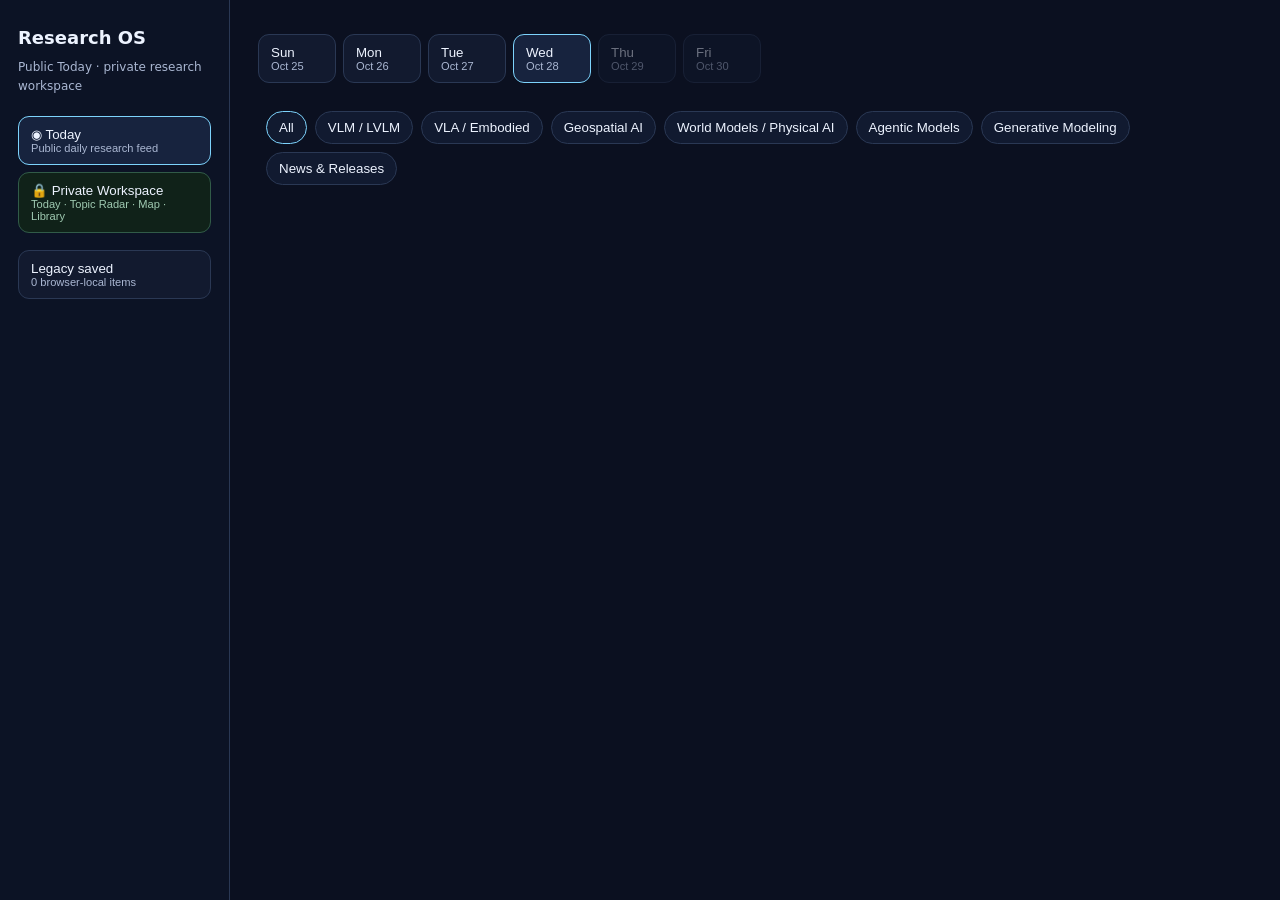
==== commit c6419b1d: "Research OS: publish October 28 Wednesday report" ====
--- a/index.html
+++ b/index.html
@@ -2,7 +2,7 @@
 <button class="navbtn topnav active" id="today-nav" type="button">◉ Today<small>Public daily research feed</small></button>
 <button class="navbtn private-nav" id="private-workspace-btn" type="button">🔒 Private Workspace<small>Today · Topic Radar · Map · Library</small></button>
 </nav><button class="navbtn saved-nav" data-target="saved">Legacy saved<small><span id="saved-count">0</span> browser-local items</small></button></aside><main class="main">
-<div class="daytabs" aria-label="Today by date"><button class="navbtn daytab" data-target="sun">Sun<small>Oct 25</small></button><button class="navbtn daytab" data-target="mon">Mon<small>Oct 26</small></button><button class="navbtn daytab active" data-target="tue">Tue<small>Oct 27</small></button><button class="navbtn daytab disabled" data-target="wed">Wed<small>Oct 28</small></button><button class="navbtn daytab disabled" data-target="thu">Thu<small>Oct 29</small></button><button class="navbtn daytab disabled" data-target="fri">Fri<small>Oct 30</small></button></div>
+<div class="daytabs" aria-label="Today by date"><button class="navbtn daytab" data-target="sun">Sun<small>Oct 25</small></button><button class="navbtn daytab" data-target="mon">Mon<small>Oct 26</small></button><button class="navbtn daytab" data-target="tue">Tue<small>Oct 27</small></button><button class="navbtn daytab active" data-target="wed">Wed<small>Oct 28</small></button><button class="navbtn daytab disabled" data-target="thu">Thu<small>Oct 29</small></button><button class="navbtn daytab disabled" data-target="fri">Fri<small>Oct 30</small></button></div>
 <!-- Previous week date labels: &lt;div class=&quot;daytabs&quot; aria-label=&quot;Today by date&quot;&gt;&lt;button class=&quot;navbtn daytab&quot; data-target=&quot;sun&quot;&gt;Sun&lt;small&gt;Oct 4&lt;/small&gt;&lt;/button&gt;&lt;button class=&quot;navbtn daytab disabled&quot; data-target=&quot;mon&quot;&gt;Mon&lt;small&gt;Oct 5&lt;/small&gt;&lt;/button&gt;&lt;button class=&quot;navbtn daytab&quot; data-target=&quot;tue&quot;&gt;Tue&lt;small&gt;Oct 6&lt;/small&gt;&lt;/button&gt;&lt;button class=&quot;navbtn daytab&quot; data-target=&quot;wed&quot;&gt;Wed&lt;small&gt;Oct 7&lt;/small&gt;&lt;/button&gt;&lt;button class=&quot;navbtn daytab&quot; data-target=&quot;thu&quot;&gt;Thu&lt;small&gt;Oct 8&lt;/small&gt;&lt;/button&gt;&lt;button class=&quot;navbtn daytab active&quot; data-target=&quot;fri&quot;&gt;Fri&lt;small&gt;Oct 9&lt;/small&gt;&lt;/button&gt;&lt;/div&gt;
  -->
 <div class="filters"><button class="filter active" data-filter="all">All</button><button class="filter" data-filter="vlm">VLM / LVLM</button><button class="filter" data-filter="vla">VLA / Embodied</button><button class="filter" data-filter="geo">Geospatial AI</button><button class="filter" data-filter="world">World Models / Physical AI</button><button class="filter" data-filter="agent">Agentic Models</button><button class="filter" data-filter="gen">Generative Modeling</button><button class="filter" data-filter="news">News & Releases</button></div>
@@ -295,7 +295,7 @@
 <article class="card topic-item" data-topics="vlm agent news"><a href="https://github.com/CosmoIknosLab/PathJev" target="_blank" rel="noopener noreferrer"><div class="thumb"><div class="fallback">CosmoIknosLab/PathJev<small>GitHub · checked 2026-10-26</small></div></div></a><div class="cardbody"><h3>CosmoIknosLab/PathJev</h3><span class="tag">Model / Code / Data Release</span><span class="tag">not verified stars · checked 2026-10-26</span><p><strong>What it does:</strong> Decision-native histopathology VLM prototype; independent Jev-style research.</p><p><strong>Observed activity:</strong> Oct 26 arXiv link and BibTeX commit; Oct 23 README/figures.</p><p><strong>Why it matters:</strong> Typed visual decisions for medical images; not TypeSafe official.</p><p><a href="https://github.com/CosmoIknosLab/PathJev" target="_blank" rel="noopener noreferrer">Repository →</a></p></div></article>
 <article class="card topic-item" data-topics="vlm news"><a href="https://github.com/hhnk666/Video-MemComp.github.io" target="_blank" rel="noopener noreferrer"><div class="thumb"><div class="fallback">hhnk666/Video-MemComp.github.io<small>GitHub · checked 2026-10-26</small></div></div></a><div class="cardbody"><h3>hhnk666/Video-MemComp.github.io</h3><span class="tag">Model / Code / Data Release</span><span class="tag">not verified stars · checked 2026-10-26</span><p><strong>What it does:</strong> ACM MM 2026 streaming-video KV-memory research project site.</p><p><strong>Observed activity:</strong> Oct 24 project-page update; code release not verified.</p><p><strong>Why it matters:</strong> Training-free video context compression.</p><p><a href="https://github.com/hhnk666/Video-MemComp.github.io" target="_blank" rel="noopener noreferrer">Repository →</a></p></div></article>
 <article class="card topic-item" data-topics="geo news"><a href="https://github.com/opengeos/geoai" target="_blank" rel="noopener noreferrer"><div class="thumb"><div class="fallback">opengeos/geoai<small>GitHub · checked 2026-10-26</small></div></div></a><div class="cardbody"><h3>opengeos/geoai</h3><span class="tag">Model / Code / Data Release</span><span class="tag">~3.4k stars · checked 2026-10-26</span><p><strong>What it does:</strong> Python remote-sensing segmentation and geospatial AI tools.</p><p><strong>Observed activity:</strong> Oct 23 caption dependency fix and CI update; 606 commits observed.</p><p><strong>Why it matters:</strong> Active geospatial developer platform; not a new launch.</p><p><a href="https://github.com/opengeos/geoai" target="_blank" rel="noopener noreferrer">Repository →</a></p></div></article></div><h2>Today's takeaway</h2><div class="box"><p>Compared with Sunday's focus on typed decisions and skill granularity, new work makes routing and verification concrete: EditJev selects image editors with structured scores; HarnessMM reuses guarded decisions; Backtrack recovers frozen robot policies; UniAction and RynnUnify unify action, prediction and visual reasoning. GitHub and BeyondTrust announcements show the same shift toward independent measurement, approval and identity controls for agents.</p></div></section>
-<section id="tue" class="day active"><div class="hero"><div class="eyebrow">Tuesday · October 27, 2026</div><h1>Decision-native retrieval, skill-centric agents and fast spatial world models</h1><p>Fresh-first across six tracks: 15 papers first submitted October 26 and listed October 27; 2 verified official October 26 releases; 4 concrete research repositories checked October 27. Public X and LinkedIn were checked for Jev/TypeSafe activity, but no new official model release was verified. Early repository stars are discovery signals, not quality measures.</p></div><h2>Research Papers</h2><div class="cards"><article class="card topic-item" data-topics="agent"><a href="https://arxiv.org/abs/2610.35868" target="_blank" rel="noopener noreferrer"><div class="thumb"><div class="fallback">Retriever-Free Retrieval: Navigating Documents with Decision Models<small>2026-10-26 · arXiv</small></div></div></a><div class="cardbody"><h3>Retriever-Free Retrieval: Navigating Documents with Decision Models</h3><span class="tag">Research Paper</span><span class="tag">2026-10-26 · arXiv</span><span class="tag">Agentic Models / AI Agents</span><span class="tag">Decision Models / System-One</span><p><strong>Problem:</strong> Embedding-based retrieval can miss relevant documents before a reasoning model ever sees them.</p><p><strong>Approach / contribution:</strong> DecisionRAG navigates document hierarchies by scoring candidate branches together in a single non-generative forward pass, without a first-stage retriever or task-specific training.</p><p><strong>Why it matters:</strong> Authors report +13.8 R@1 points on MultiDoc2Dial versus dense retrieval with an 8B reranker, and 0.7–1.8 s retrieval across four benchmarks.</p><div class="trend">Embedding search → one-pass structured relevance decisions</div><p><a href="https://arxiv.org/abs/2610.35868" target="_blank" rel="noopener noreferrer">Paper →</a> · <a href="https://arxiv.org/pdf/2610.35868.pdf" target="_blank" rel="noopener noreferrer">PDF →</a></p></div></article>
+<section id="tue" class="day"><div class="hero"><div class="eyebrow">Tuesday · October 27, 2026</div><h1>Decision-native retrieval, skill-centric agents and fast spatial world models</h1><p>Fresh-first across six tracks: 15 papers first submitted October 26 and listed October 27; 2 verified official October 26 releases; 4 concrete research repositories checked October 27. Public X and LinkedIn were checked for Jev/TypeSafe activity, but no new official model release was verified. Early repository stars are discovery signals, not quality measures.</p></div><h2>Research Papers</h2><div class="cards"><article class="card topic-item" data-topics="agent"><a href="https://arxiv.org/abs/2610.35868" target="_blank" rel="noopener noreferrer"><div class="thumb"><div class="fallback">Retriever-Free Retrieval: Navigating Documents with Decision Models<small>2026-10-26 · arXiv</small></div></div></a><div class="cardbody"><h3>Retriever-Free Retrieval: Navigating Documents with Decision Models</h3><span class="tag">Research Paper</span><span class="tag">2026-10-26 · arXiv</span><span class="tag">Agentic Models / AI Agents</span><span class="tag">Decision Models / System-One</span><p><strong>Problem:</strong> Embedding-based retrieval can miss relevant documents before a reasoning model ever sees them.</p><p><strong>Approach / contribution:</strong> DecisionRAG navigates document hierarchies by scoring candidate branches together in a single non-generative forward pass, without a first-stage retriever or task-specific training.</p><p><strong>Why it matters:</strong> Authors report +13.8 R@1 points on MultiDoc2Dial versus dense retrieval with an 8B reranker, and 0.7–1.8 s retrieval across four benchmarks.</p><div class="trend">Embedding search → one-pass structured relevance decisions</div><p><a href="https://arxiv.org/abs/2610.35868" target="_blank" rel="noopener noreferrer">Paper →</a> · <a href="https://arxiv.org/pdf/2610.35868.pdf" target="_blank" rel="noopener noreferrer">PDF →</a></p></div></article>
 <article class="card topic-item" data-topics="agent"><a href="https://arxiv.org/abs/2610.35721" target="_blank" rel="noopener noreferrer"><div class="thumb"><div class="fallback">Can JEV Support Clinical Trial Criteria Assessment?<small>2026-10-26 · arXiv</small></div></div></a><div class="cardbody"><h3>Can JEV Support Clinical Trial Criteria Assessment?</h3><span class="tag">Research Paper</span><span class="tag">2026-10-26 · arXiv</span><span class="tag">Decision Models / System-One</span><p><strong>Problem:</strong> Clinical prescreening must distinguish a failed eligibility condition from missing evidence.</p><p><strong>Approach / contribution:</strong> An independent retrospective evaluation compares JEV's native option probabilities with schema-constrained Qwen Flash across 2,048 patient-condition pairs.</p><p><strong>Why it matters:</strong> Batch macro-F1 is similar on TrialGPT and MIMIC-IV; JEV scores 0.768 versus 0.534 on MIMIC-III. This is independent research, not a TypeSafe product launch.</p><div class="trend">Generative classification → typed clinical eligibility decisions</div><p><a href="https://arxiv.org/abs/2610.35721" target="_blank" rel="noopener noreferrer">Paper →</a> · <a href="https://arxiv.org/pdf/2610.35721.pdf" target="_blank" rel="noopener noreferrer">PDF →</a></p></div></article>
 <article class="card topic-item" data-topics="agent vlm"><a href="https://arxiv.org/abs/2610.35823" target="_blank" rel="noopener noreferrer"><div class="thumb"><div class="fallback">Back to Basics: A Skill-Centric Approach to Generalist Web Agents<small>2026-10-26 · arXiv</small></div></div></a><div class="cardbody"><h3>Back to Basics: A Skill-Centric Approach to Generalist Web Agents</h3><span class="tag">Research Paper</span><span class="tag">2026-10-26 · arXiv</span><span class="tag">Agentic Models / AI Agents</span><span class="tag">Agentic VLM</span><p><strong>Problem:</strong> End-to-end web-agent scores hide failures in specific interaction skills.</p><p><strong>Approach / contribution:</strong> MiniWeb models 65 connected sites and 369 tasks, annotated with 37 interaction primitives; MiniWebGen generates verified skill-targeted training trajectories.</p><p><strong>Why it matters:</strong> Fine-tuning on 3.1K verified trajectories improves unseen-site single-primitive success by 24.9 percentage points; this is training-required.</p><div class="trend">Task-level success → diagnosable and trainable agent skills</div><p><a href="https://arxiv.org/abs/2610.35823" target="_blank" rel="noopener noreferrer">Paper →</a> · <a href="https://arxiv.org/pdf/2610.35823.pdf" target="_blank" rel="noopener noreferrer">PDF →</a></p></div></article>
 <article class="card topic-item" data-topics="agent"><a href="https://arxiv.org/abs/2610.35690" target="_blank" rel="noopener noreferrer"><div class="thumb"><div class="fallback">EvoRouter: Cost-Efficient Multi-Agent Routing via Insight-Guided On-<small>2026-10-26 · arXiv</small></div></div></a><div class="cardbody"><h3>EvoRouter: Cost-Efficient Multi-Agent Routing via Insight-Guided On-Policy Distillation</h3><span class="tag">Research Paper</span><span class="tag">2026-10-26 · arXiv</span><span class="tag">Agentic Models / AI Agents</span><span class="tag">Decision Models / System-One</span><p><strong>Problem:</strong> Choosing models, agent counts, skills and interaction rounds creates a huge cost-performance search space.</p><p><strong>Approach / contribution:</strong> A routing policy learns from execution-derived insights and teacher distillation, jointly optimizing quality and cost.</p><p><strong>Why it matters:</strong> Authors report 68.69% in-domain accuracy, +7.23 points over their strongest routing baseline and 50.95% lower inference cost. Requires training.</p><div class="trend">Fixed multi-agent topology → adaptive cost-aware orchestration</div><p><a href="https://arxiv.org/abs/2610.35690" target="_blank" rel="noopener noreferrer">Paper →</a> · <a href="https://arxiv.org/pdf/2610.35690.pdf" target="_blank" rel="noopener noreferrer">PDF →</a></p></div></article>
@@ -314,7 +314,33 @@
 <article class="card topic-item" data-topics="geo vlm news"><a href="https://github.com/ce-dric/OBB-PBD" target="_blank" rel="noopener noreferrer"><div class="thumb"><div class="fallback">ce-dric/OBB-PBD<small>GitHub · checked 2026-10-27</small></div></div></a><div class="cardbody"><h3>ce-dric/OBB-PBD</h3><span class="tag">Model / Code / Data Release</span><span class="tag">0 stars · checked 2026-10-27</span><p><strong>What it does:</strong> Aerial referring-expression grounding with oriented boxes; training scripts, evaluation protocols and HF checkpoints.</p><p><strong>Observed activity:</strong> 4 commits visible, complete reproducibility artifacts; checked 2026-10-27.</p><p><strong>Why it matters:</strong> Concrete geospatial VLM grounding benchmark and released model.</p><p><a href="https://github.com/ce-dric/OBB-PBD" target="_blank" rel="noopener noreferrer">Official repository →</a></p></div></article>
 <article class="card topic-item" data-topics="agent news"><a href="https://github.com/CenYangtze/EvoRouter" target="_blank" rel="noopener noreferrer"><div class="thumb"><div class="fallback">CenYangtze/EvoRouter<small>GitHub · checked 2026-10-27</small></div></div></a><div class="cardbody"><h3>CenYangtze/EvoRouter</h3><span class="tag">Model / Code / Data Release</span><span class="tag">3 stars · checked 2026-10-27</span><p><strong>What it does:</strong> Training and evaluation framework for cost-aware multi-agent configuration routing.</p><p><strong>Observed activity:</strong> 3 commits visible and runnable source tree; checked 2026-10-27.</p><p><strong>Why it matters:</strong> Evaluates routing cost and task accuracy together.</p><p><a href="https://github.com/CenYangtze/EvoRouter" target="_blank" rel="noopener noreferrer">Official repository →</a></p></div></article>
 <article class="card topic-item" data-topics="vla world news"><a href="https://github.com/gwenzhang/OSWAM" target="_blank" rel="noopener noreferrer"><div class="thumb"><div class="fallback">gwenzhang/OSWAM<small>GitHub · checked 2026-10-27</small></div></div></a><div class="cardbody"><h3>gwenzhang/OSWAM</h3><span class="tag">Model / Code / Data Release</span><span class="tag">unverified stars · checked 2026-10-27</span><p><strong>What it does:</strong> Research repository for one-step World-Action Model.</p><p><strong>Observed activity:</strong> Repository exists under the lead author's account; current stars and release completeness not verified on 2026-10-27.</p><p><strong>Why it matters:</strong> Tracks low-latency embodied action-generation implementations.</p><p><a href="https://github.com/gwenzhang/OSWAM" target="_blank" rel="noopener noreferrer">Official repository →</a></p></div></article></div><h2>Today's takeaway</h2><div class="box"><p>DecisionRAG and the independent JEV clinical evaluation show structured one-pass judgments moving into retrieval and evidence-sensitive workflows. EvoRouter and MiniWeb move agent orchestration toward measurable cost and skill coverage, while OSWAM, VGGT uncertainty probes and MemVLN make embodied action faster and spatial state more dependable. Compared with Monday, the strongest new signal is explicit decision/evidence selection paired with configurable execution approval, not another general-purpose model launch.</p></div></section>
-<section id="wed" class="day"><div class="placeholder">Next report: Wednesday, Oct 28.</div></section>
+<section id="wed" class="day active"><div class="hero"><div class="eyebrow">Wednesday · October 28, 2026</div><h1>Geometry-native world models, evolving agent skills and open multimodal decision models</h1><p>Fresh-first: 17 papers first submitted October 26–27 and listed in the October 28 arXiv batch; 5 verified official October 27 announcements and 7 concrete GitHub repositories checked October 28. Venue acceptance is distinguished from preprints, and beta/preview status from generally available products. Official TypeSafe AI Jev and public X/LinkedIn activity were checked; no new official Jev release was verified. Repo stars are point-in-time signals, not growth metrics.</p></div><h2>Research Papers</h2><div class="cards"><article class="card topic-item" data-topics="vlm world gen"><a href="https://arxiv.org/abs/2610.36022" target="_blank" rel="noopener noreferrer"><div class="thumb"><div class="fallback">Learning and Reasoning with Geometry: How Generation Helps Spatial Understanding<small>2026-10-26 · arXiv</small></div></div></a><div class="cardbody"><h3>Learning and Reasoning with Geometry: How Generation Helps Spatial Understanding</h3><span class="tag">Research Paper</span><span class="tag">2026-10-26 · arXiv</span><span class="tag">VLM / LVLM</span><span class="tag">Spatial Reasoning</span><span class="tag">Generative Modeling</span><p><strong>Problem:</strong> Spatial questions can lack reliable geometric evidence.</p><p><strong>Approach / contribution:</strong> GeoUG jointly learns depth/multi-view generation and understanding; an RL-trained gate decides when to generate depth evidence.</p><p><strong>Why it matters:</strong> Reports 97.9%/90.8%/94.2% circular accuracy on three spatial benchmarks with fewer evidence-generation calls.</p><div class="trend">Always reasoning from RGB → selectively generating 3D evidence</div><p><a href="https://arxiv.org/abs/2610.36022" target="_blank" rel="noopener noreferrer">Paper</a> · <a href="https://arxiv.org/pdf/2610.36022.pdf" target="_blank" rel="noopener noreferrer">PDF</a></p></div></article>
+<article class="card topic-item" data-topics="vla world vlm"><a href="https://arxiv.org/abs/2610.36011" target="_blank" rel="noopener noreferrer"><div class="thumb"><div class="fallback">E0.5: From Reconstructive to Future-Predictive 3D Foundations for Robotic World-Action Modeling<small>2026-10-26 · arXiv</small></div></div></a><div class="cardbody"><h3>E0.5: From Reconstructive to Future-Predictive 3D Foundations for Robotic World-Action Modeling</h3><span class="tag">Research Paper</span><span class="tag">2026-10-26 · arXiv</span><span class="tag">VLA / Embodied</span><span class="tag">World Models / Physical AI</span><span class="tag">World-Action Models</span><span class="tag">Spatial Reasoning</span><p><strong>Problem:</strong> Video-first world-action models treat 3D geometry as an auxiliary representation.</p><p><strong>Approach / contribution:</strong> Uses a 3D foundation model as the primary backbone and predicts future geometry jointly with robot actions.</p><p><strong>Why it matters:</strong> Reports 89.90% RoboTwin clean success without embodied pretraining and real-world gains after 160k-trajectory pretraining.</p><div class="trend">3D as auxiliary cue → geometry-native action modeling</div><p><a href="https://arxiv.org/abs/2610.36011" target="_blank" rel="noopener noreferrer">Paper</a> · <a href="https://arxiv.org/pdf/2610.36011.pdf" target="_blank" rel="noopener noreferrer">PDF</a></p></div></article>
+<article class="card topic-item" data-topics="vla world"><a href="https://arxiv.org/abs/2610.36068" target="_blank" rel="noopener noreferrer"><div class="thumb"><div class="fallback">Rollback: Experience Backtracking in World Models for Policy Improvement<small>2026-10-26 · arXiv</small></div></div></a><div class="cardbody"><h3>Rollback: Experience Backtracking in World Models for Policy Improvement</h3><span class="tag">Research Paper</span><span class="tag">2026-10-26 · arXiv</span><span class="tag">VLA / Embodied</span><span class="tag">World Models / Physical AI</span><span class="tag">World-Action Models</span><p><strong>Problem:</strong> Forward-only imagined rollouts cannot identify which decisions caused success or failure.</p><p><strong>Approach / contribution:</strong> Rewinds critical world-model states, branches alternative actions, and distills counterfactual outcomes into action-level supervision.</p><p><strong>Why it matters:</strong> Reports +10.67 to +11.85 percentage-point real-robot success gains across three tasks versus strongest baselines.</p><div class="trend">Forward simulation → counterfactual policy repair</div><p><a href="https://arxiv.org/abs/2610.36068" target="_blank" rel="noopener noreferrer">Paper</a> · <a href="https://arxiv.org/pdf/2610.36068.pdf" target="_blank" rel="noopener noreferrer">PDF</a></p></div></article>
+<article class="card topic-item" data-topics="agent vlm vla gen"><a href="https://arxiv.org/abs/2610.36077" target="_blank" rel="noopener noreferrer"><div class="thumb"><div class="fallback">The Trinity: Capability-Driven Recursive Self-Improvement for Multimodal Agents<small>2026-10-26 · arXiv</small></div></div></a><div class="cardbody"><h3>The Trinity: Capability-Driven Recursive Self-Improvement for Multimodal Agents</h3><span class="tag">Research Paper</span><span class="tag">2026-10-26 · arXiv</span><span class="tag">Agentic Models / AI Agents</span><span class="tag">Agentic VLM</span><span class="tag">VLA / Embodied</span><span class="tag">Generative Modeling</span><p><strong>Problem:</strong> Manually evolving multimodal agent harnesses and verifiable environments does not scale.</p><p><strong>Approach / contribution:</strong> Creator, Explorer and Evolver construct a capability tree, reusable harness modules and a capability-aware router.</p><p><strong>Why it matters:</strong> Authors report +34 points on 28 training benchmarks and +26 on 18 unseen benchmarks.</p><div class="trend">Task-specific prompts → capability-routed evolving harnesses</div><p><a href="https://arxiv.org/abs/2610.36077" target="_blank" rel="noopener noreferrer">Paper</a> · <a href="https://arxiv.org/pdf/2610.36077.pdf" target="_blank" rel="noopener noreferrer">PDF</a></p></div></article>
+<article class="card topic-item" data-topics="agent"><a href="https://arxiv.org/abs/2610.36188" target="_blank" rel="noopener noreferrer"><div class="thumb"><div class="fallback">Skill Dreaming: Evolving Repository Skills through Pull Request Streams<small>2026-10-26 · arXiv</small></div></div></a><div class="cardbody"><h3>Skill Dreaming: Evolving Repository Skills through Pull Request Streams</h3><span class="tag">Research Paper</span><span class="tag">2026-10-26 · arXiv</span><span class="tag">Agentic Models / AI Agents</span><p><strong>Problem:</strong> Static repository skills become stale as code and conventions change.</p><p><strong>Approach / contribution:</strong> Extracts executable knowledge from validated PRs and updates repository-specific skills with test and CI feedback.</p><p><strong>Why it matters:</strong> Directly relevant to maintaining long-running coding-agent workflows without discarding repository conventions.</p><div class="trend">Static SKILL.md → PR-grounded skill maintenance</div><p><a href="https://arxiv.org/abs/2610.36188" target="_blank" rel="noopener noreferrer">Paper</a> · <a href="https://arxiv.org/pdf/2610.36188.pdf" target="_blank" rel="noopener noreferrer">PDF</a></p></div></article>
+<article class="card topic-item" data-topics="agent vlm"><a href="https://arxiv.org/abs/2610.36444" target="_blank" rel="noopener noreferrer"><div class="thumb"><div class="fallback">RouteDRAG: Learning to Route and Control Agentic Execution for Multimodal Document RAG<small>2026-10-26 · arXiv</small></div></div></a><div class="cardbody"><h3>RouteDRAG: Learning to Route and Control Agentic Execution for Multimodal Document RAG</h3><span class="tag">Research Paper</span><span class="tag">2026-10-26 · arXiv</span><span class="tag">Agentic Models / AI Agents</span><span class="tag">VLM / LVLM</span><span class="tag">Visual Search</span><p><strong>Problem:</strong> Always running a full retrieval agent wastes computation and may introduce errors.</p><p><strong>Approach / contribution:</strong> Learns when shorter retrieval paths suffice and when a dynamic planner/tool loop is needed.</p><p><strong>Why it matters:</strong> Reports +3.47 accuracy points while routing only 79.3% of queries to the full agent; repository currently says code coming soon.</p><div class="trend">Uniform agent execution → conditional document reasoning</div><p><a href="https://arxiv.org/abs/2610.36444" target="_blank" rel="noopener noreferrer">Paper</a> · <a href="https://arxiv.org/pdf/2610.36444.pdf" target="_blank" rel="noopener noreferrer">PDF</a></p></div></article>
+<article class="card topic-item" data-topics="vlm world agent"><a href="https://arxiv.org/abs/2610.36462" target="_blank" rel="noopener noreferrer"><div class="thumb"><div class="fallback">ClusterSplat: Semantic Cluster Selection for 3D Visual Grounding in Gaussian Splatting<small>2026-10-26 · NeurIPS 2026 Spotlight</small></div></div></a><div class="cardbody"><h3>ClusterSplat: Semantic Cluster Selection for 3D Visual Grounding in Gaussian Splatting</h3><span class="tag">Research Paper</span><span class="tag">2026-10-26 · NeurIPS 2026 Spotlight</span><span class="tag">VLM / LVLM</span><span class="tag">Spatial Reasoning</span><span class="tag">Visual Search</span><p><strong>Problem:</strong> Thresholding primitive relevance scores produces unstable 3D target selection.</p><p><strong>Approach / contribution:</strong> Forms scene-adaptive Gaussian clusters and selects clusters conditioned on referring expressions.</p><p><strong>Why it matters:</strong> NeurIPS 2026 Spotlight; reports leading 2D/3D grounding metrics against evaluated 3DGS baselines.</p><div class="trend">Primitive thresholding → query-aware 3D cluster selection</div><p><a href="https://arxiv.org/abs/2610.36462" target="_blank" rel="noopener noreferrer">Paper</a> · <a href="https://arxiv.org/pdf/2610.36462.pdf" target="_blank" rel="noopener noreferrer">PDF</a></p></div></article>
+<article class="card topic-item" data-topics="vlm gen"><a href="https://arxiv.org/abs/2610.36466" target="_blank" rel="noopener noreferrer"><div class="thumb"><div class="fallback">Nemotron-Labs-Diffusion-Uni: Elastic Self-Refining Unified Diffusion LLM with Cross-Paradigm On-Policy Distillation<small>2026-10-26 · arXiv</small></div></div></a><div class="cardbody"><h3>Nemotron-Labs-Diffusion-Uni: Elastic Self-Refining Unified Diffusion LLM with Cross-Paradigm On-Policy Distillation</h3><span class="tag">Research Paper</span><span class="tag">2026-10-26 · arXiv</span><span class="tag">VLM / LVLM</span><span class="tag">Generative Modeling</span><p><strong>Problem:</strong> Unified visual understanding and generation are usually trained with incompatible objectives.</p><p><strong>Approach / contribution:</strong> Distills autoregressive VLM understanding and flow-model generation into a self-refining discrete diffusion model.</p><p><strong>Why it matters:</strong> Reports leading performance among evaluated unified diffusion LLMs across VQA, grounding and image generation.</p><div class="trend">Separate multimodal objectives → unified diffusion understanding/generation</div><p><a href="https://arxiv.org/abs/2610.36466" target="_blank" rel="noopener noreferrer">Paper</a> · <a href="https://arxiv.org/pdf/2610.36466.pdf" target="_blank" rel="noopener noreferrer">PDF</a></p></div></article>
+<article class="card topic-item" data-topics="world gen"><a href="https://arxiv.org/abs/2610.36729" target="_blank" rel="noopener noreferrer"><div class="thumb"><div class="fallback">Hy-Nomas: Towards Free-form Interactive World Generation<small>2026-10-27 · arXiv Technical Report</small></div></div></a><div class="cardbody"><h3>Hy-Nomas: Towards Free-form Interactive World Generation</h3><span class="tag">Research Paper</span><span class="tag">2026-10-27 · arXiv Technical Report</span><span class="tag">World Models / Physical AI</span><span class="tag">Generative Modeling</span><p><strong>Problem:</strong> Interactive world generators struggle with multi-turn scene consistency and camera steering.</p><p><strong>Approach / contribution:</strong> An 8B diffusion video world model accepts successive text and camera commands with cached scene history.</p><p><strong>Why it matters:</strong> Tencent-Hunyuan released a runnable repository and demo; reports single RTX 4090 low-memory inference.</p><div class="trend">One-shot video → steerable persistent interactive worlds</div><p><a href="https://arxiv.org/abs/2610.36729" target="_blank" rel="noopener noreferrer">Paper</a> · <a href="https://arxiv.org/pdf/2610.36729.pdf" target="_blank" rel="noopener noreferrer">PDF</a></p></div></article>
+<article class="card topic-item" data-topics="vla world gen"><a href="https://arxiv.org/abs/2610.36823" target="_blank" rel="noopener noreferrer"><div class="thumb"><div class="fallback">TAPESTRY: A Single Backbone for Video Generation and Robot Control<small>2026-10-27 · CoRL 2026</small></div></div></a><div class="cardbody"><h3>TAPESTRY: A Single Backbone for Video Generation and Robot Control</h3><span class="tag">Research Paper</span><span class="tag">2026-10-27 · CoRL 2026</span><span class="tag">VLA / Embodied</span><span class="tag">World Models / Physical AI</span><span class="tag">World-Action Models</span><span class="tag">Generative Modeling</span><p><strong>Problem:</strong> Using video generators for robot control incurs costly frame generation at test time.</p><p><strong>Approach / contribution:</strong> Maps actions to video latent patches and uses one shared diffusion backbone; inference generates action tokens only.</p><p><strong>Why it matters:</strong> CoRL 2026; authors report 84 ms action chunks without generating video at inference.</p><div class="trend">Video generation backbone → compact direct robot actions</div><p><a href="https://arxiv.org/abs/2610.36823" target="_blank" rel="noopener noreferrer">Paper</a> · <a href="https://arxiv.org/pdf/2610.36823.pdf" target="_blank" rel="noopener noreferrer">PDF</a></p></div></article>
+<article class="card topic-item" data-topics="vlm world"><a href="https://arxiv.org/abs/2610.37000" target="_blank" rel="noopener noreferrer"><div class="thumb"><div class="fallback">GPA-VGGT: Geometry-Preserving Acceleration of VGGT<small>2026-10-27 · WACV 2027</small></div></div></a><div class="cardbody"><h3>GPA-VGGT: Geometry-Preserving Acceleration of VGGT</h3><span class="tag">Research Paper</span><span class="tag">2026-10-27 · WACV 2027</span><span class="tag">VLM / LVLM</span><span class="tag">Spatial Reasoning</span><span class="tag">Multi-view VLM</span><p><strong>Problem:</strong> Long multi-view geometry sequences make global attention costly.</p><p><strong>Approach / contribution:</strong> Uses early frame attention and later K/V-only merging with attention-mass correction; no additional training.</p><p><strong>Why it matters:</strong> WACV 2027; retains over 99% of VGGT pose AUC@3 at comparable acceleration to earlier methods.</p><div class="trend">Aggressive token merging → geometry-preserving acceleration</div><p><a href="https://arxiv.org/abs/2610.37000" target="_blank" rel="noopener noreferrer">Paper</a> · <a href="https://arxiv.org/pdf/2610.37000.pdf" target="_blank" rel="noopener noreferrer">PDF</a></p></div></article>
+<article class="card topic-item" data-topics="geo vlm"><a href="https://arxiv.org/abs/2610.37021" target="_blank" rel="noopener noreferrer"><div class="thumb"><div class="fallback">Ground-to-Satellite Knowledge Distillation for Crop Classification under Temporal and Geographic Shift<small>2026-10-27 · arXiv</small></div></div></a><div class="cardbody"><h3>Ground-to-Satellite Knowledge Distillation for Crop Classification under Temporal and Geographic Shift</h3><span class="tag">Research Paper</span><span class="tag">2026-10-27 · arXiv</span><span class="tag">Geospatial AI</span><span class="tag">VLM / LVLM</span><p><strong>Problem:</strong> Ground photographs are informative but unavailable for every satellite pixel at inference.</p><p><strong>Approach / contribution:</strong> Uses frozen CLIP ground-photo teachers to distill supervision into AlphaEarth/TESSERA satellite embeddings.</p><p><strong>Why it matters:</strong> Reports up to +5.5 macro-F1 under temporal shift without needing ground photos at inference.</p><div class="trend">Satellite-only supervision → ground-view privileged training</div><p><a href="https://arxiv.org/abs/2610.37021" target="_blank" rel="noopener noreferrer">Paper</a> · <a href="https://arxiv.org/pdf/2610.37021.pdf" target="_blank" rel="noopener noreferrer">PDF</a></p></div></article>
+<article class="card topic-item" data-topics="vlm world agent"><a href="https://arxiv.org/abs/2610.37037" target="_blank" rel="noopener noreferrer"><div class="thumb"><div class="fallback">Zooming without Zooming v2: From Seeing Details to Connecting Evidence for Generalizable Multimodal Perception<small>2026-10-27 · arXiv</small></div></div></a><div class="cardbody"><h3>Zooming without Zooming v2: From Seeing Details to Connecting Evidence for Generalizable Multimodal Perception</h3><span class="tag">Research Paper</span><span class="tag">2026-10-27 · arXiv</span><span class="tag">VLM / LVLM</span><span class="tag">Spatial Reasoning</span><span class="tag">Agentic VLM</span><p><strong>Problem:</strong> Multimodal models struggle to bind visual facts and relations across regions.</p><p><strong>Approach / contribution:</strong> Synthesizes cross-region evidence questions with independent-VLM agreement and region-ablation filtering, then trains with RLVR.</p><p><strong>Why it matters:</strong> Reports transfer to spatial reasoning, long-context visual understanding and agent tasks.</p><div class="trend">Isolated visual facts → verifiable connected evidence</div><p><a href="https://arxiv.org/abs/2610.37037" target="_blank" rel="noopener noreferrer">Paper</a> · <a href="https://arxiv.org/pdf/2610.37037.pdf" target="_blank" rel="noopener noreferrer">PDF</a></p></div></article>
+<article class="card topic-item" data-topics="geo gen vlm world"><a href="https://arxiv.org/abs/2610.37545" target="_blank" rel="noopener noreferrer"><div class="thumb"><div class="fallback">GroundControl: Satellite-Conditioned Multi-View Diffusion for Reconstruction-Free Novel View Synthesis<small>2026-10-27 · WACV 2027</small></div></div></a><div class="cardbody"><h3>GroundControl: Satellite-Conditioned Multi-View Diffusion for Reconstruction-Free Novel View Synthesis</h3><span class="tag">Research Paper</span><span class="tag">2026-10-27 · WACV 2027</span><span class="tag">Geospatial AI</span><span class="tag">Generative Modeling</span><span class="tag">Multi-view VLM</span><span class="tag">Spatial Reasoning</span><p><strong>Problem:</strong> Street-level multi-view diffusion hallucinates outdoor layout when extrapolating.</p><p><strong>Approach / contribution:</strong> Cross-attends to georeferenced satellite imagery plus posed street views, without explicit 3D reconstruction.</p><p><strong>Why it matters:</strong> WACV 2027; improves challenging scene-extrapolation quality versus reported satellite-only/street-only baselines.</p><div class="trend">Street-only view synthesis → satellite-grounded geometry</div><p><a href="https://arxiv.org/abs/2610.37545" target="_blank" rel="noopener noreferrer">Paper</a> · <a href="https://arxiv.org/pdf/2610.37545.pdf" target="_blank" rel="noopener noreferrer">PDF</a></p></div></article>
+<article class="card topic-item" data-topics="gen vlm"><a href="https://arxiv.org/abs/2610.37566" target="_blank" rel="noopener noreferrer"><div class="thumb"><div class="fallback">ReferStream: Interactive Subject Injection for Streaming Video Generation<small>2026-10-27 · arXiv</small></div></div></a><div class="cardbody"><h3>ReferStream: Interactive Subject Injection for Streaming Video Generation</h3><span class="tag">Research Paper</span><span class="tag">2026-10-27 · arXiv</span><span class="tag">Generative Modeling</span><span class="tag">Visual Memory</span><p><strong>Problem:</strong> Streaming video generators have difficulty adding new references without corrupting prior subjects.</p><p><strong>Approach / contribution:</strong> Uses scene-conditioned reference latents and temporary cache injection, restoring previous cache after each chunk.</p><p><strong>Why it matters:</strong> Training-free; authors report stronger reference fidelity and subject preservation on ReferStream Bench.</p><div class="trend">Persistent reference interference → transient scene-aware conditioning</div><p><a href="https://arxiv.org/abs/2610.37566" target="_blank" rel="noopener noreferrer">Paper</a> · <a href="https://arxiv.org/pdf/2610.37566.pdf" target="_blank" rel="noopener noreferrer">PDF</a></p></div></article>
+<article class="card topic-item" data-topics="agent"><a href="https://arxiv.org/abs/2610.37461" target="_blank" rel="noopener noreferrer"><div class="thumb"><div class="fallback">Concordat: Typed Sessions for LLM Agents<small>2026-10-27 · arXiv</small></div></div></a><div class="cardbody"><h3>Concordat: Typed Sessions for LLM Agents</h3><span class="tag">Research Paper</span><span class="tag">2026-10-27 · arXiv</span><span class="tag">Agentic Models / AI Agents</span><span class="tag">Decision Models / System-One</span><p><strong>Problem:</strong> Prompt-only confirmation rules cannot reliably prevent unauthorized agent actions.</p><p><strong>Approach / contribution:</strong> Enforces finite-state protocols, legal tools per state, human approval and token/tool budgets at runtime.</p><p><strong>Why it matters:</strong> In a tau-bench airline test, reported zero unauthorized changes versus 13/50 tasks for a standard gpt-4.1 agent; pre-alpha implementation.</p><div class="trend">Prompt-level policies → runtime-enforced typed agent protocols</div><p><a href="https://arxiv.org/abs/2610.37461" target="_blank" rel="noopener noreferrer">Paper</a> · <a href="https://arxiv.org/pdf/2610.37461.pdf" target="_blank" rel="noopener noreferrer">PDF</a></p></div></article>
+<article class="card topic-item" data-topics="gen"><a href="https://arxiv.org/abs/2610.36419" target="_blank" rel="noopener noreferrer"><div class="thumb"><div class="fallback">SpeeDiff: Scalable Pixel-Anchored End-to-End Latent Diffusion Model<small>2026-10-26 · CVPR 2026</small></div></div></a><div class="cardbody"><h3>SpeeDiff: Scalable Pixel-Anchored End-to-End Latent Diffusion Model</h3><span class="tag">Research Paper</span><span class="tag">2026-10-26 · CVPR 2026</span><span class="tag">Generative Modeling</span><p><strong>Problem:</strong> Naive end-to-end VAE/diffusion training can collapse the latent space.</p><p><strong>Approach / contribution:</strong> Uses Tweedie Pixel Reconstruction to stabilize joint VAE and diffusion optimization.</p><p><strong>Why it matters:</strong> CVPR 2026 accepted; reports FID 1.50 on ImageNet 256 and large training-efficiency gains versus evaluated baselines.</p><div class="trend">Frozen two-stage latent pipelines → stabilized joint generative training</div><p><a href="https://arxiv.org/abs/2610.36419" target="_blank" rel="noopener noreferrer">Paper</a> · <a href="https://arxiv.org/pdf/2610.36419.pdf" target="_blank" rel="noopener noreferrer">PDF</a></p></div></article></div><h2>News &amp; Releases</h2><div class="cards"><article class="card topic-item" data-topics="vlm vla agent news"><a href="https://www.liquid.ai/blog/lfm3" target="_blank" rel="noopener noreferrer"><div class="thumb"><div class="fallback">LFM3: Open-weight multimodal and decision-model family<small>Official · 2026-10-27</small></div></div></a><div class="cardbody"><h3>LFM3: Open-weight multimodal and decision-model family</h3><span class="tag">Model / Code / Data Release</span><span class="tag">2026-10-27</span><span class="tag">VLM / LVLM</span><span class="tag">Decision Models / System-One</span><span class="tag">Agentic Models / AI Agents</span><span class="tag">VLA / Embodied</span><p><strong>Problem:</strong> Small deployable specialists need a common backbone for text, vision, audio and structured decisions.</p><p><strong>Approach / contribution:</strong> Liquid AI released six approximately 2B-class variants, including visual and omni decision models, with downloadable weights and single-GPU adaptation.</p><p><strong>Why it matters:</strong> A direct open-weight comparison point for Jev-style typed decisions, edge multimodal agents and robotics; performance figures are vendor-reported.</p><div class="trend">Cloud-only generalists → specialized on-device multimodal decision models</div><p><a href="https://www.liquid.ai/blog/lfm3" target="_blank" rel="noopener noreferrer">Official announcement</a></p></div></article>
+<article class="card topic-item" data-topics="world gen vla news"><a href="https://deepmind.google/blog/genie-4-a-new-generation-of-world-simulation/" target="_blank" rel="noopener noreferrer"><div class="thumb"><div class="fallback">Genie 4: Real-time interactive world simulation with native audio<small>Official · 2026-10-27</small></div></div></a><div class="cardbody"><h3>Genie 4: Real-time interactive world simulation with native audio</h3><span class="tag">Model / Code / Data Release</span><span class="tag">2026-10-27</span><span class="tag">World Models / Physical AI</span><span class="tag">Generative Modeling</span><span class="tag">VLA / Embodied</span><p><strong>Problem:</strong> Interactive simulations need coherent visual, audio and physical response to user actions.</p><p><strong>Approach / contribution:</strong> Google DeepMind introduced text-steerable real-time world generation with native audio and camera controls.</p><p><strong>Why it matters:</strong> Research preview for trusted testers only; promising as agent/robot simulation infrastructure but not a generally downloadable model.</p><div class="trend">Passive generated clips → real-time multimodal simulated environments</div><p><a href="https://deepmind.google/blog/genie-4-a-new-generation-of-world-simulation/" target="_blank" rel="noopener noreferrer">Official announcement</a></p></div></article>
+<article class="card topic-item" data-topics="agent news"><a href="https://www.akamai.com/newsroom/press-release/akamai-launches-ai-inference-service-and-agent-execution-environment" target="_blank" rel="noopener noreferrer"><div class="thumb"><div class="fallback">Akamai Inference and Agent Sandbox enter beta<small>Official · 2026-10-27</small></div></div></a><div class="cardbody"><h3>Akamai Inference and Agent Sandbox enter beta</h3><span class="tag">Model / Code / Data Release</span><span class="tag">2026-10-27</span><span class="tag">Agentic Models / AI Agents</span><span class="tag">Decision Models / System-One</span><p><strong>Problem:</strong> Agents need both managed inference and tightly bounded execution of generated code.</p><p><strong>Approach / contribution:</strong> Akamai announced OpenAI-compatible managed model serving and a WebAssembly-isolated agent sandbox using the Spin framework.</p><p><strong>Why it matters:</strong> Both are beta; isolates code from the agent runtime and constrains compute, memory, network and capabilities.</p><div class="trend">Model endpoint alone → inference plus enforced execution boundary</div><p><a href="https://www.akamai.com/newsroom/press-release/akamai-launches-ai-inference-service-and-agent-execution-environment" target="_blank" rel="noopener noreferrer">Official announcement</a></p></div></article>
+<article class="card topic-item" data-topics="agent news"><a href="https://github.blog/changelog/2026-10-27-github-copilot-supports-server-to-server-authentication/" target="_blank" rel="noopener noreferrer"><div class="thumb"><div class="fallback">GitHub Copilot SDK adds server-to-server GitHub App authentication<small>Official · 2026-10-27</small></div></div></a><div class="cardbody"><h3>GitHub Copilot SDK adds server-to-server GitHub App authentication</h3><span class="tag">News</span><span class="tag">2026-10-27</span><span class="tag">Agentic Models / AI Agents</span><span class="tag">Coding agents</span><span class="tag">Agent control plane</span><p><strong>Problem:</strong> Automated agents should not depend on an individual developer&#39;s long-lived credentials.</p><p><strong>Approach / contribution:</strong> Public-preview GitHub App installation tokens authenticate Copilot SDK requests with organization-owned identity, policies and usage attribution.</p><p><strong>Why it matters:</strong> Important for scheduled coding agents and governed CI workflows; the release is public preview, not GA.</p><div class="trend">Personal user credentials → organization-governed agent identities</div><p><a href="https://github.blog/changelog/2026-10-27-github-copilot-supports-server-to-server-authentication/" target="_blank" rel="noopener noreferrer">Official announcement</a></p></div></article>
+<article class="card topic-item" data-topics="gen vlm news"><a href="https://microsoft.ai/news/mai-image-2-7-debut/" target="_blank" rel="noopener noreferrer"><div class="thumb"><div class="fallback">Microsoft MAI-Image-2.7 editing model preview<small>Official · 2026-10-27</small></div></div></a><div class="cardbody"><h3>Microsoft MAI-Image-2.7 editing model preview</h3><span class="tag">Model / Code / Data Release</span><span class="tag">2026-10-27</span><span class="tag">Generative Modeling</span><span class="tag">VLM / LVLM</span><p><strong>Problem:</strong> Image edits must preserve scene context, typography and lighting while modifying specific assets.</p><p><strong>Approach / contribution:</strong> Microsoft introduced an editing-first model for relighting, restyling, text/symbol changes and asset restoration.</p><p><strong>Why it matters:</strong> Preview on MAI Playground and evaluation platforms; text-to-image generation is still forthcoming.</p><div class="trend">Generic generation → controlled scene-aware editing</div><p><a href="https://microsoft.ai/news/mai-image-2-7-debut/" target="_blank" rel="noopener noreferrer">Official announcement</a></p></div></article></div><h2>Relevant GitHub implementations</h2><div class="cards"><article class="card topic-item" data-topics="world gen news"><a href="https://github.com/Tencent-Hunyuan/Hy-Nomas" target="_blank" rel="noopener noreferrer"><div class="thumb"><div class="fallback">Tencent-Hunyuan/Hy-Nomas<small>GitHub · checked 2026-10-28</small></div></div></a><div class="cardbody"><h3>Tencent-Hunyuan/Hy-Nomas</h3><span class="tag">Model / Code / Data Release</span><span class="tag">339 stars · checked 2026-10-28</span><p><strong>What it does:</strong> Interactive text/camera-steered video world model.</p><p><strong>Observed activity:</strong> 26 commits observed; runnable inference, demo and training components; last push 2026-10-28.</p><p><strong>Why it matters:</strong> Stars and push timestamps are discovery signals, not proof of quality or growth.</p><p><a href="https://github.com/Tencent-Hunyuan/Hy-Nomas" target="_blank" rel="noopener noreferrer">Official repository</a></p></div></article>
+<article class="card topic-item" data-topics="agent news"><a href="https://github.com/miladsikaroudi/concordat" target="_blank" rel="noopener noreferrer"><div class="thumb"><div class="fallback">miladsikaroudi/concordat<small>GitHub · checked 2026-10-28</small></div></div></a><div class="cardbody"><h3>miladsikaroudi/concordat</h3><span class="tag">Model / Code / Data Release</span><span class="tag">1 stars · checked 2026-10-28</span><p><strong>What it does:</strong> Typed agent protocols, approval gates and budgets.</p><p><strong>Observed activity:</strong> 20 commits observed; pre-alpha runtime, tests and tau-bench harness; last push 2026-10-27.</p><p><strong>Why it matters:</strong> Stars and push timestamps are discovery signals, not proof of quality or growth.</p><p><a href="https://github.com/miladsikaroudi/concordat" target="_blank" rel="noopener noreferrer">Official repository</a></p></div></article>
+<article class="card topic-item" data-topics="vlm world news"><a href="https://github.com/noheat61/GPA-VGGT" target="_blank" rel="noopener noreferrer"><div class="thumb"><div class="fallback">noheat61/GPA-VGGT<small>GitHub · checked 2026-10-28</small></div></div></a><div class="cardbody"><h3>noheat61/GPA-VGGT</h3><span class="tag">Model / Code / Data Release</span><span class="tag">1 stars · checked 2026-10-28</span><p><strong>What it does:</strong> Training-free multi-view geometry acceleration.</p><p><strong>Observed activity:</strong> New WACV 2027 project repo; pushed 2026-10-28; last push 2026-10-28.</p><p><strong>Why it matters:</strong> Stars and push timestamps are discovery signals, not proof of quality or growth.</p><p><a href="https://github.com/noheat61/GPA-VGGT" target="_blank" rel="noopener noreferrer">Official repository</a></p></div></article>
+<article class="card topic-item" data-topics="agent vlm news"><a href="https://github.com/Ereshkigal1/RouteDRAG" target="_blank" rel="noopener noreferrer"><div class="thumb"><div class="fallback">Ereshkigal1/RouteDRAG<small>GitHub · checked 2026-10-28</small></div></div></a><div class="cardbody"><h3>Ereshkigal1/RouteDRAG</h3><span class="tag">Model / Code / Data Release</span><span class="tag">2 stars · checked 2026-10-28</span><p><strong>What it does:</strong> Conditional multimodal document-agent routing; code not yet available.</p><p><strong>Observed activity:</strong> One commit; README explicitly says code will be released soon; last push 2026-10-26.</p><p><strong>Why it matters:</strong> Stars and push timestamps are discovery signals, not proof of quality or growth.</p><p><a href="https://github.com/Ereshkigal1/RouteDRAG" target="_blank" rel="noopener noreferrer">Official repository</a></p></div></article>
+<article class="card topic-item" data-topics="vlm world news"><a href="https://github.com/jaesung8/clustersplat" target="_blank" rel="noopener noreferrer"><div class="thumb"><div class="fallback">jaesung8/clustersplat<small>GitHub · checked 2026-10-28</small></div></div></a><div class="cardbody"><h3>jaesung8/clustersplat</h3><span class="tag">Model / Code / Data Release</span><span class="tag">0 stars · checked 2026-10-28</span><p><strong>What it does:</strong> NeurIPS Spotlight 3D grounding project page.</p><p><strong>Observed activity:</strong> Project page only; no verified full implementation; last push 2026-10-14.</p><p><strong>Why it matters:</strong> Stars and push timestamps are discovery signals, not proof of quality or growth.</p><p><a href="https://github.com/jaesung8/clustersplat" target="_blank" rel="noopener noreferrer">Official repository</a></p></div></article>
+<article class="card topic-item" data-topics="agent news"><a href="https://github.com/typesafe-ai/skills" target="_blank" rel="noopener noreferrer"><div class="thumb"><div class="fallback">typesafe-ai/skills<small>GitHub · checked 2026-10-28</small></div></div></a><div class="cardbody"><h3>typesafe-ai/skills</h3><span class="tag">Model / Code / Data Release</span><span class="tag">2,840 stars · checked 2026-10-28</span><p><strong>What it does:</strong> TypeSafe System-One API integration instructions for coding agents.</p><p><strong>Observed activity:</strong> Official existing skill; no new Oct 28 launch confirmed; last push 2026-10-23.</p><p><strong>Why it matters:</strong> Stars and push timestamps are discovery signals, not proof of quality or growth.</p><p><a href="https://github.com/typesafe-ai/skills" target="_blank" rel="noopener noreferrer">Official repository</a></p></div></article>
+<article class="card topic-item" data-topics="agent news"><a href="https://github.com/spinframework/spin" target="_blank" rel="noopener noreferrer"><div class="thumb"><div class="fallback">spinframework/spin<small>GitHub · checked 2026-10-28</small></div></div></a><div class="cardbody"><h3>spinframework/spin</h3><span class="tag">Model / Code / Data Release</span><span class="tag">6,560 stars · checked 2026-10-28</span><p><strong>What it does:</strong> Sandbox isolation and constrained agent execution infrastructure.</p><p><strong>Observed activity:</strong> Mature WebAssembly runtime, cited in new Akamai sandbox beta; last push 2026-10-23.</p><p><strong>Why it matters:</strong> Stars and push timestamps are discovery signals, not proof of quality or growth.</p><p><a href="https://github.com/spinframework/spin" target="_blank" rel="noopener noreferrer">Official repository</a></p></div></article></div><h2>Today's takeaway</h2><div class="box"><p>Compared with Tuesday's one-pass decision routing, today's strongest shift is toward <strong>enforced, modular execution</strong>: Concordat makes approvals and legal tool states executable, while Skill Dreaming and Trinity evolve the harness from verified feedback. Geometry is becoming a first-class foundation for robotics (E0.5, TAPESTRY, GroundControl), not just an auxiliary visual feature. Liquid AI's LFM3 family brings open-weight vision and decision specialists to the edge; Genie 4 and Akamai Agent Sandbox extend the same trend toward interactive worlds and bounded agent runtimes.</p></div></section>
 <section id="thu" class="day"><div class="placeholder">Next report: Thursday, Oct 29.</div></section>
 <section id="fri" class="day"><div class="placeholder">Next report: Friday, Oct 30.</div></section>
 <section id="tue-2026-10-06" class="day"><div class="hero"><div class="eyebrow">Tuesday · October 6, 2026</div><h1>Embodied safety and predictive representations move closer to explicit infrastructure</h1><p>Fresh work from Oct 5 shifts safety and temporal reasoning out of implicit model behavior: embodied-agent evaluation becomes reusable infrastructure, VLA guardrails are stress-tested on implied intent, remote-sensing representations learn time-conditioned transitions, and MM-DiT hidden context becomes directly readable.</p></div>
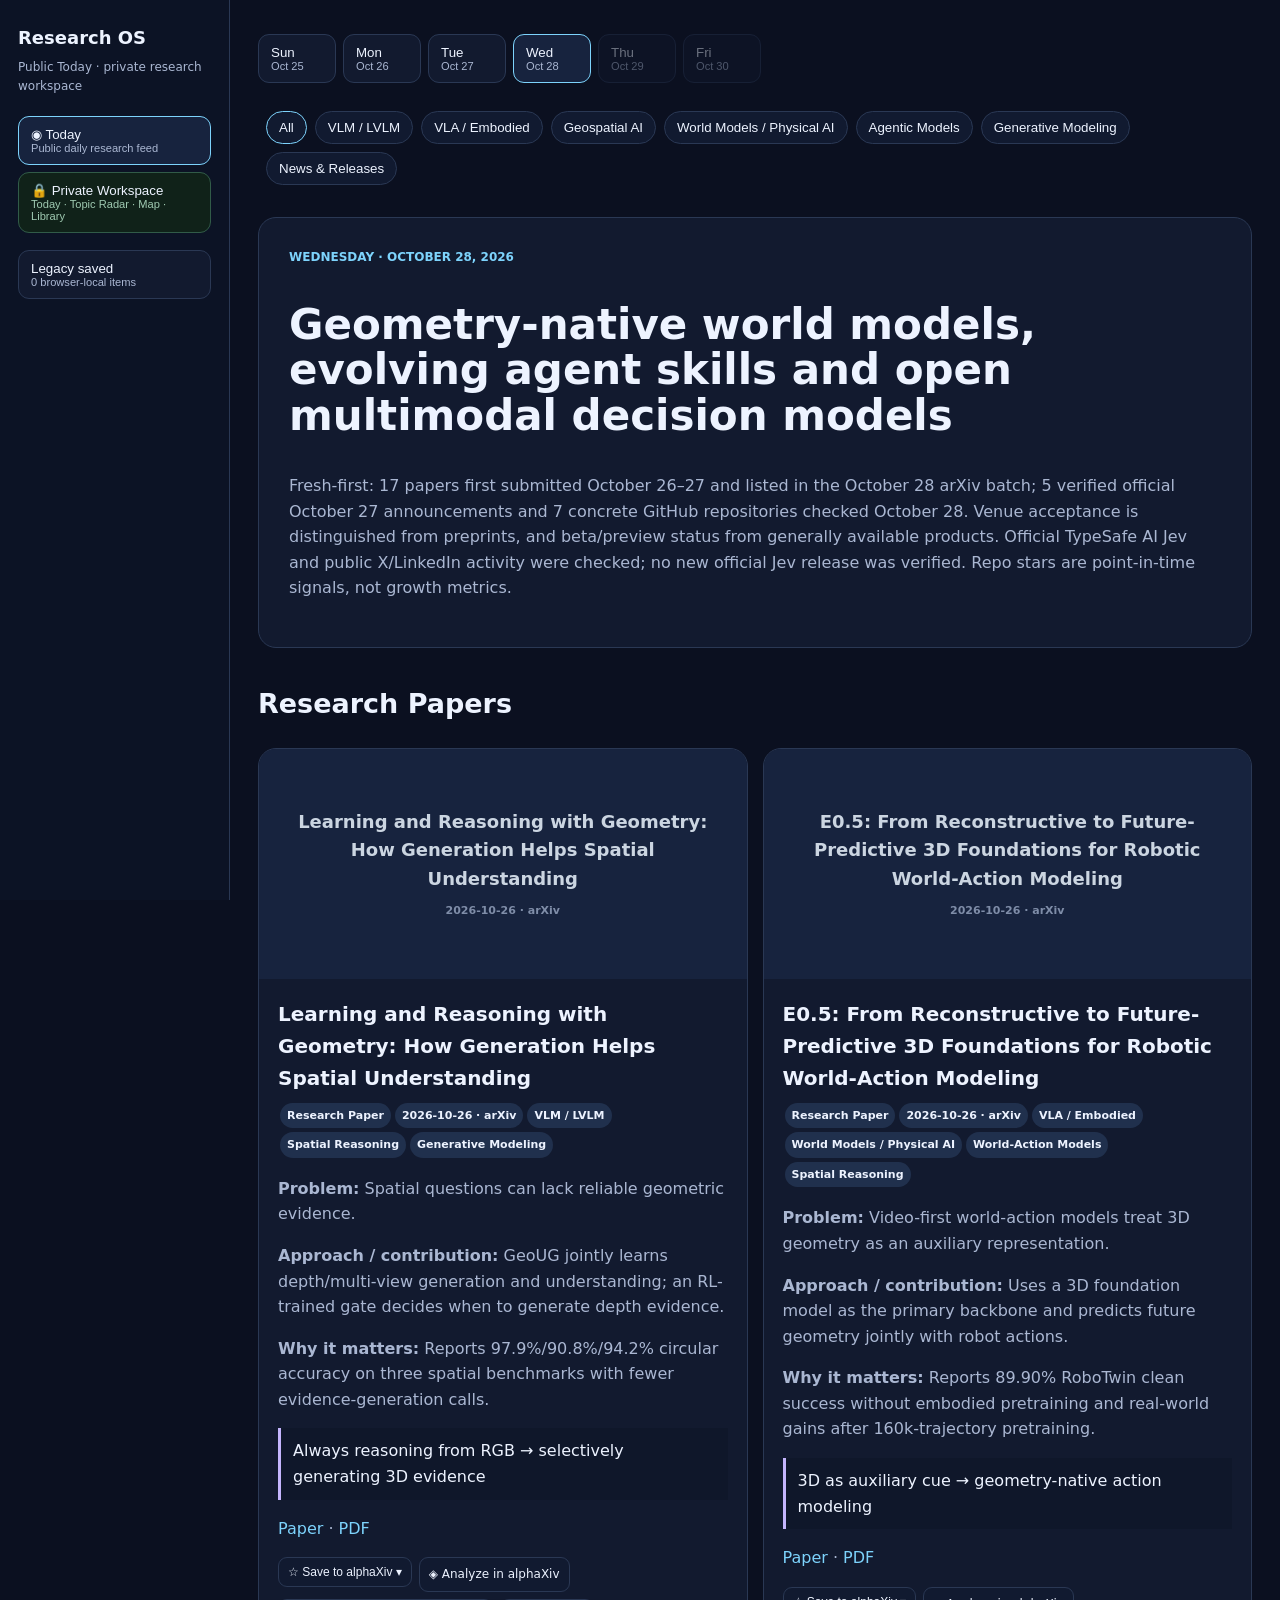
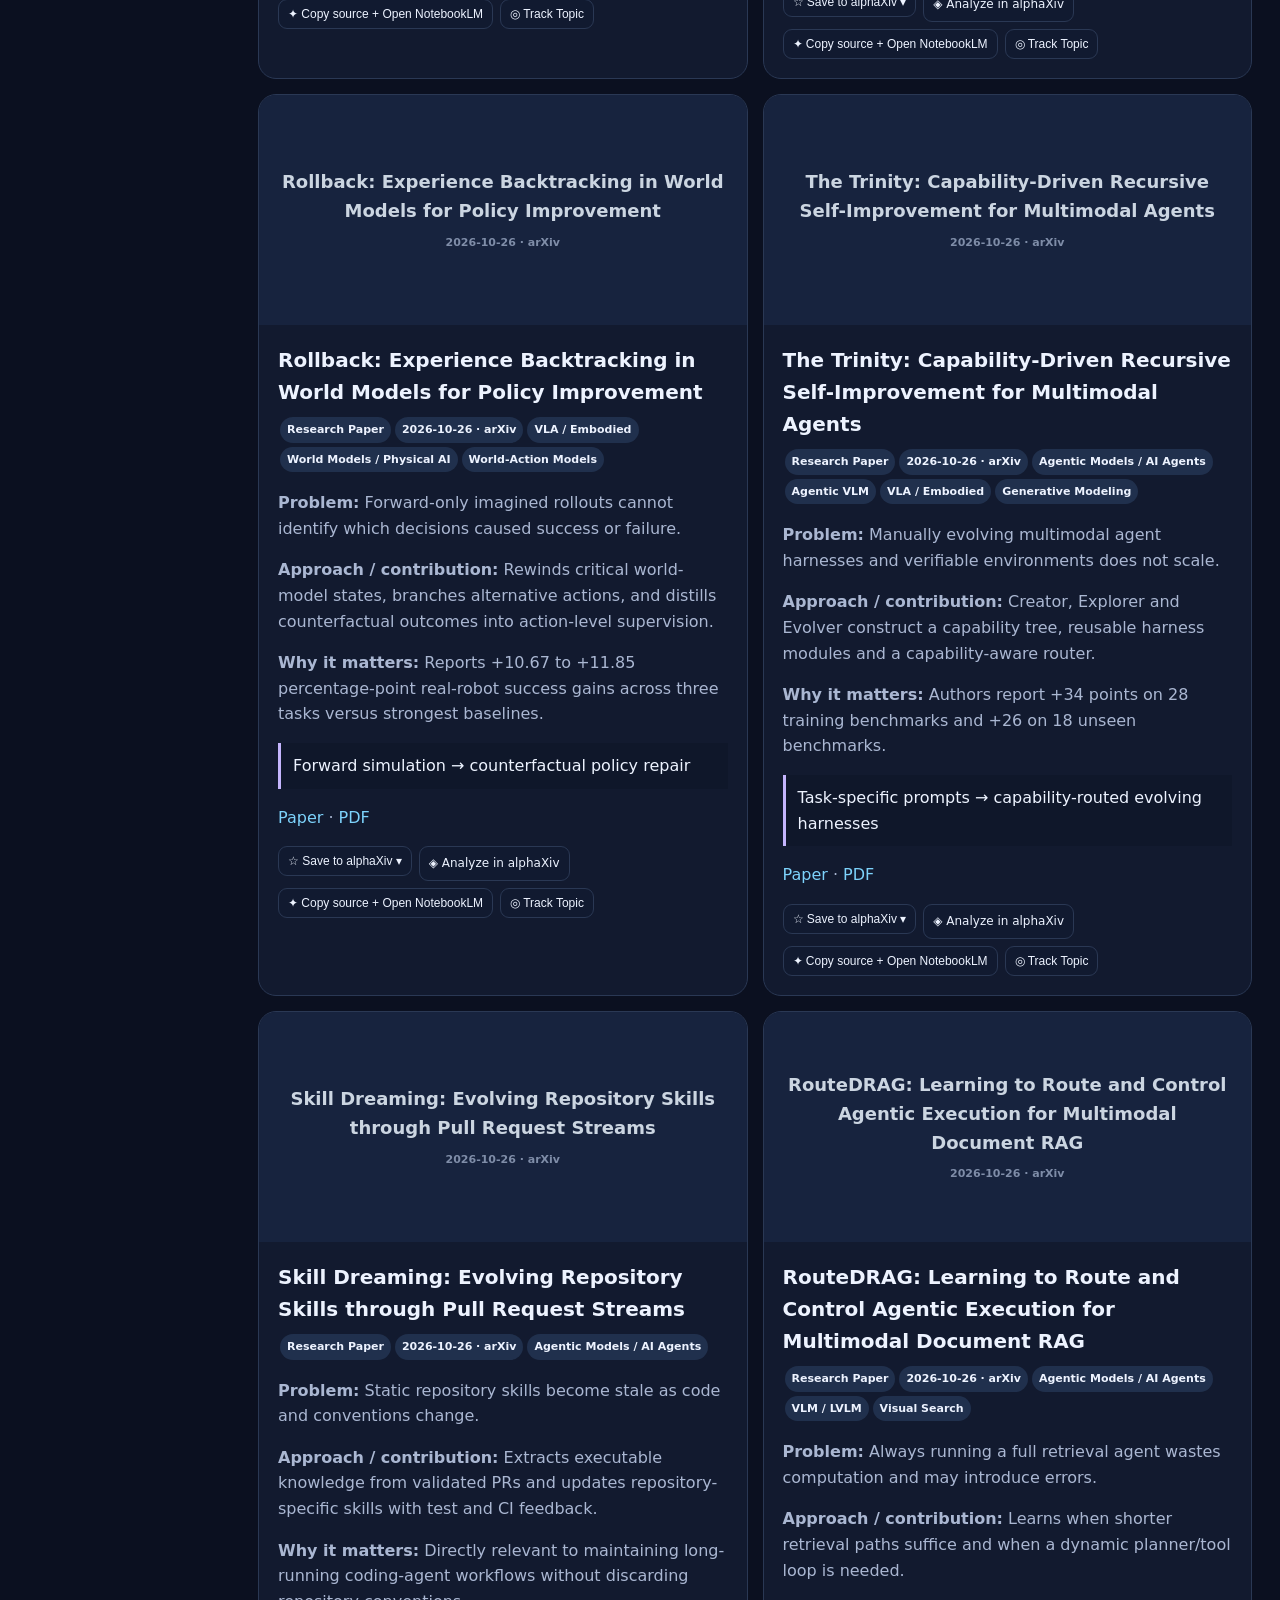
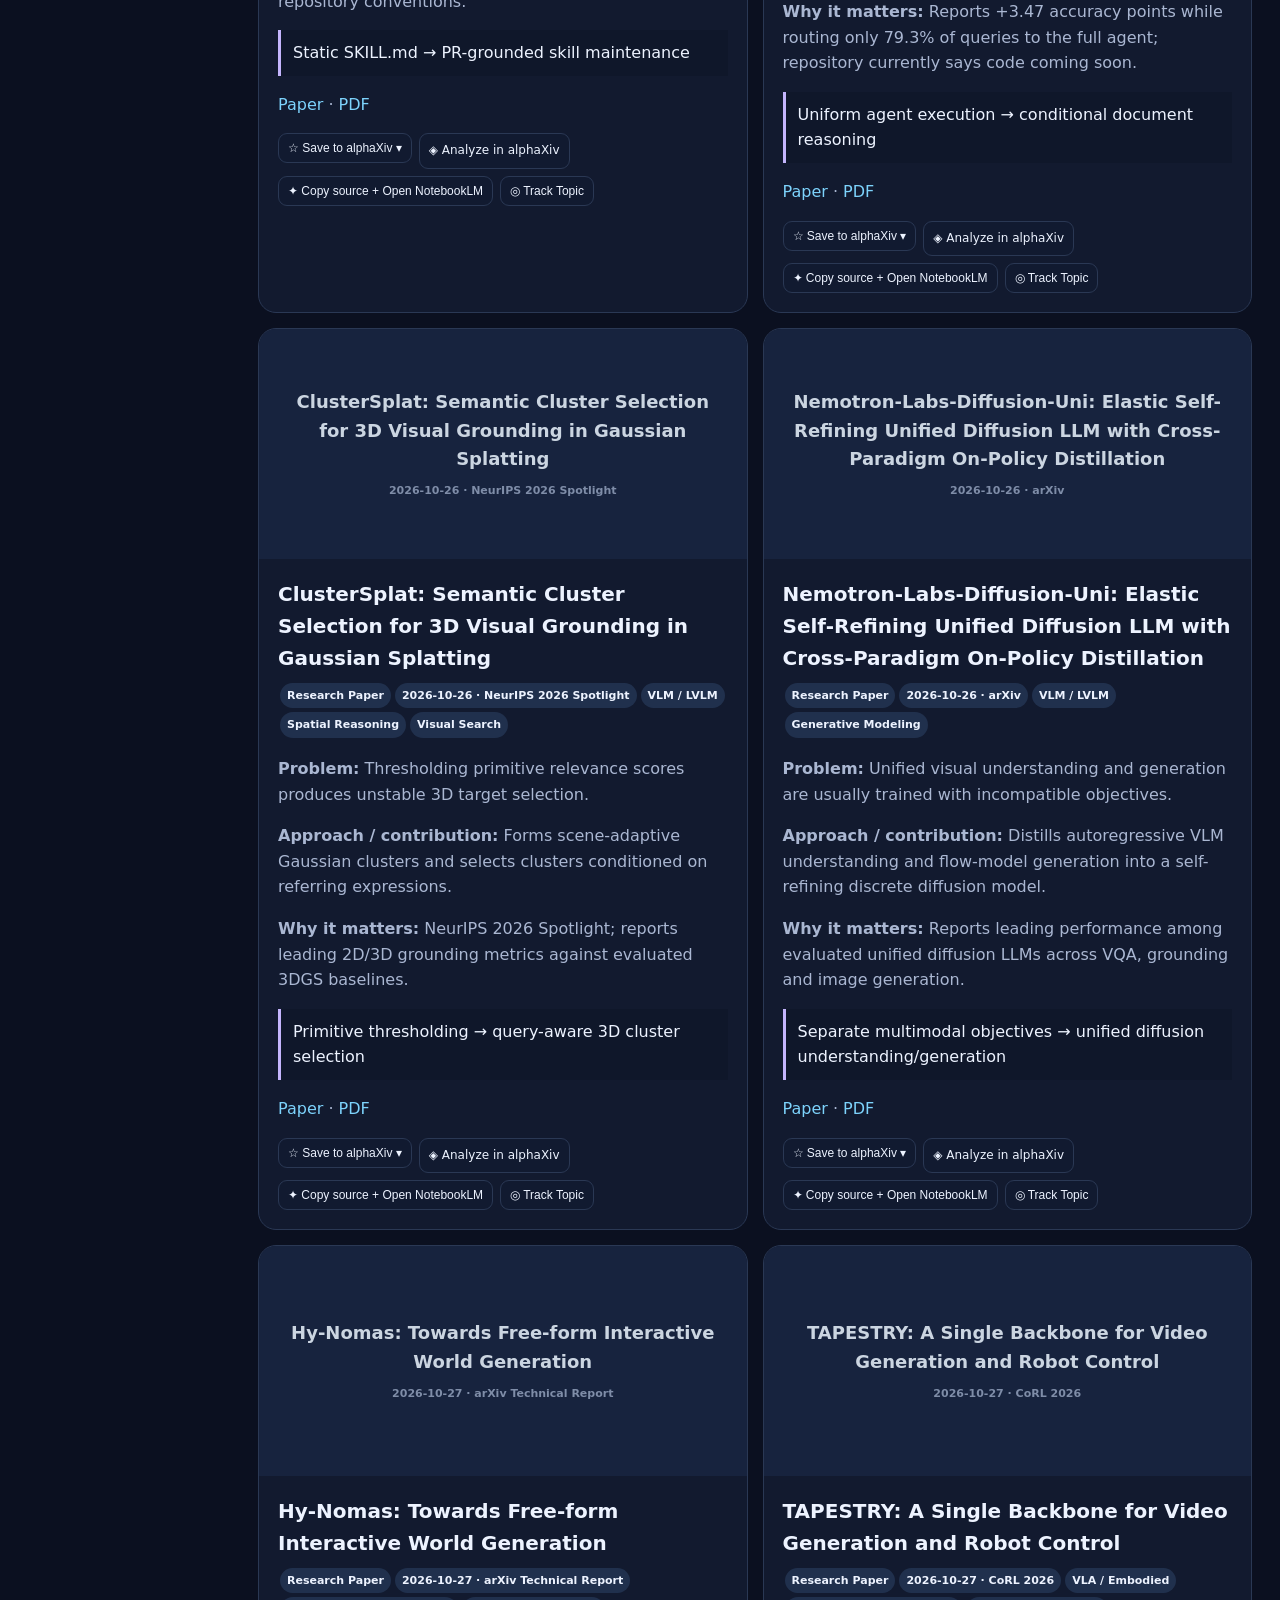
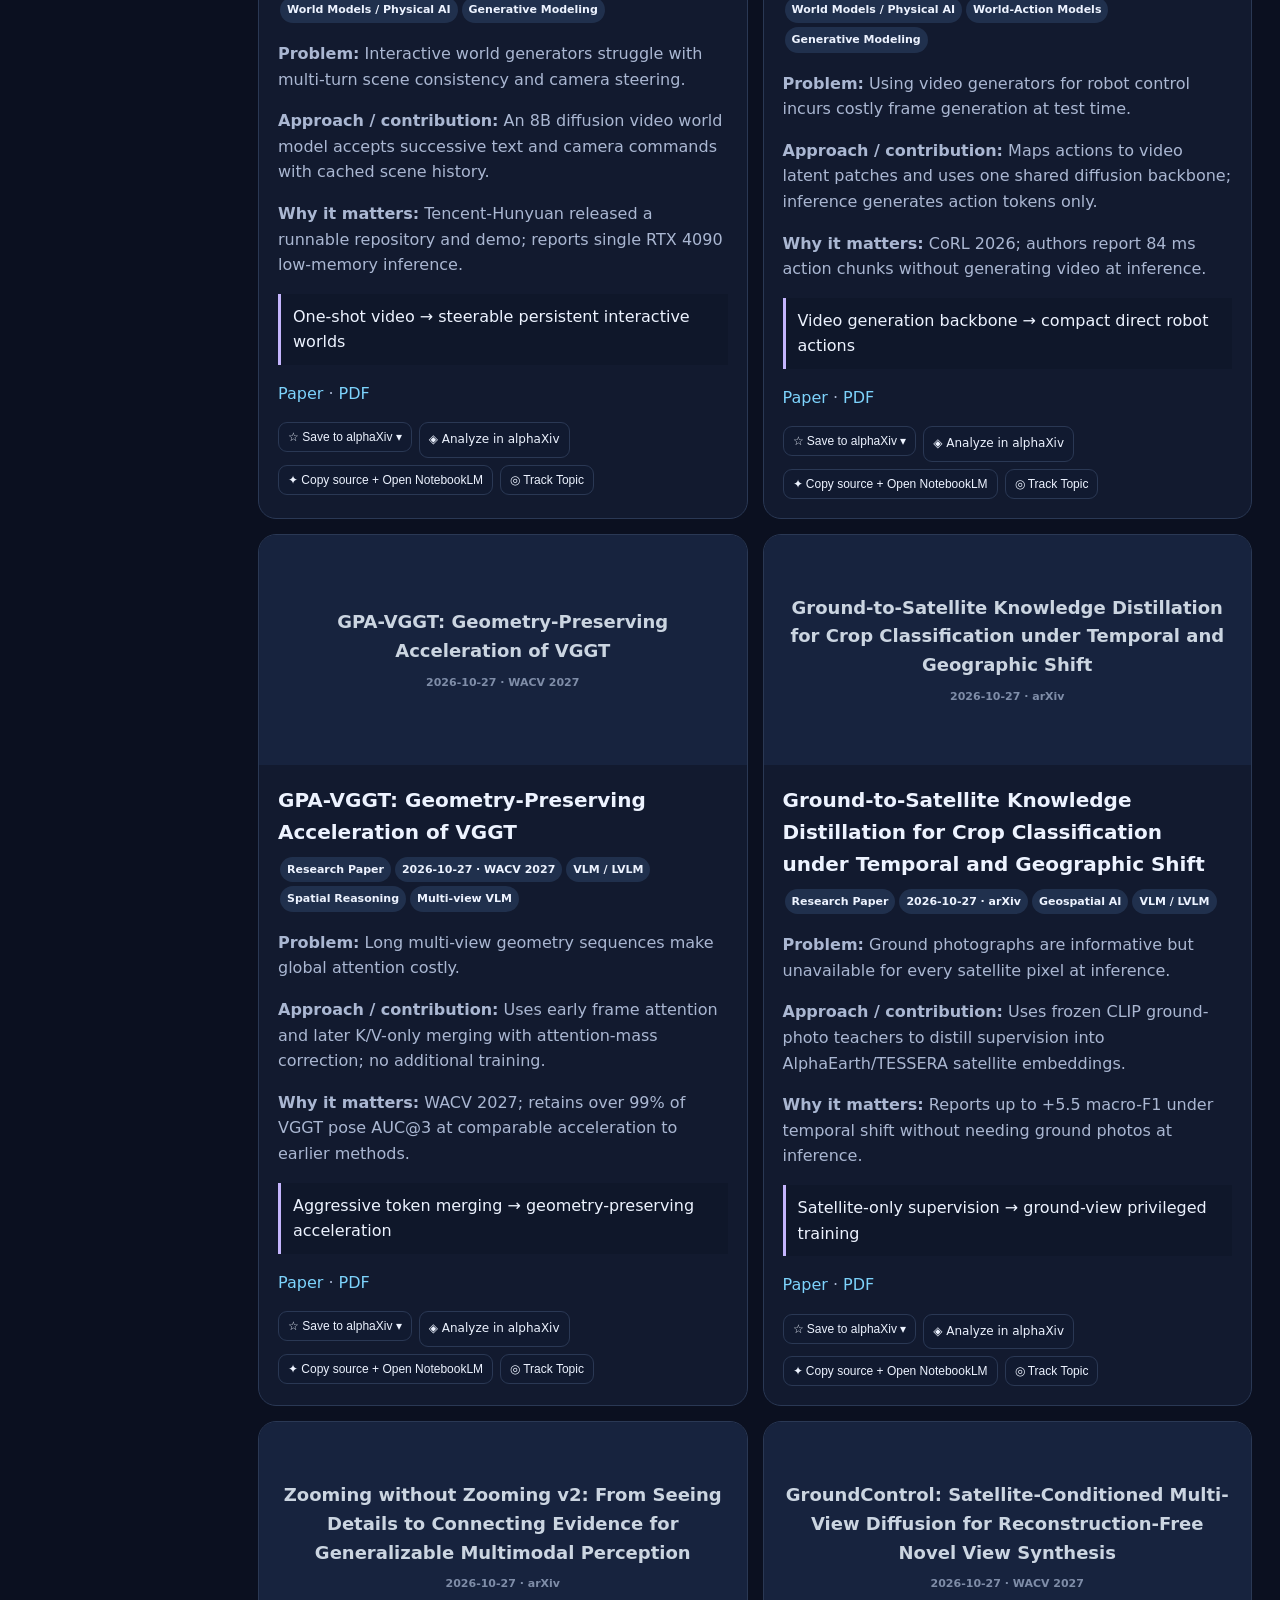
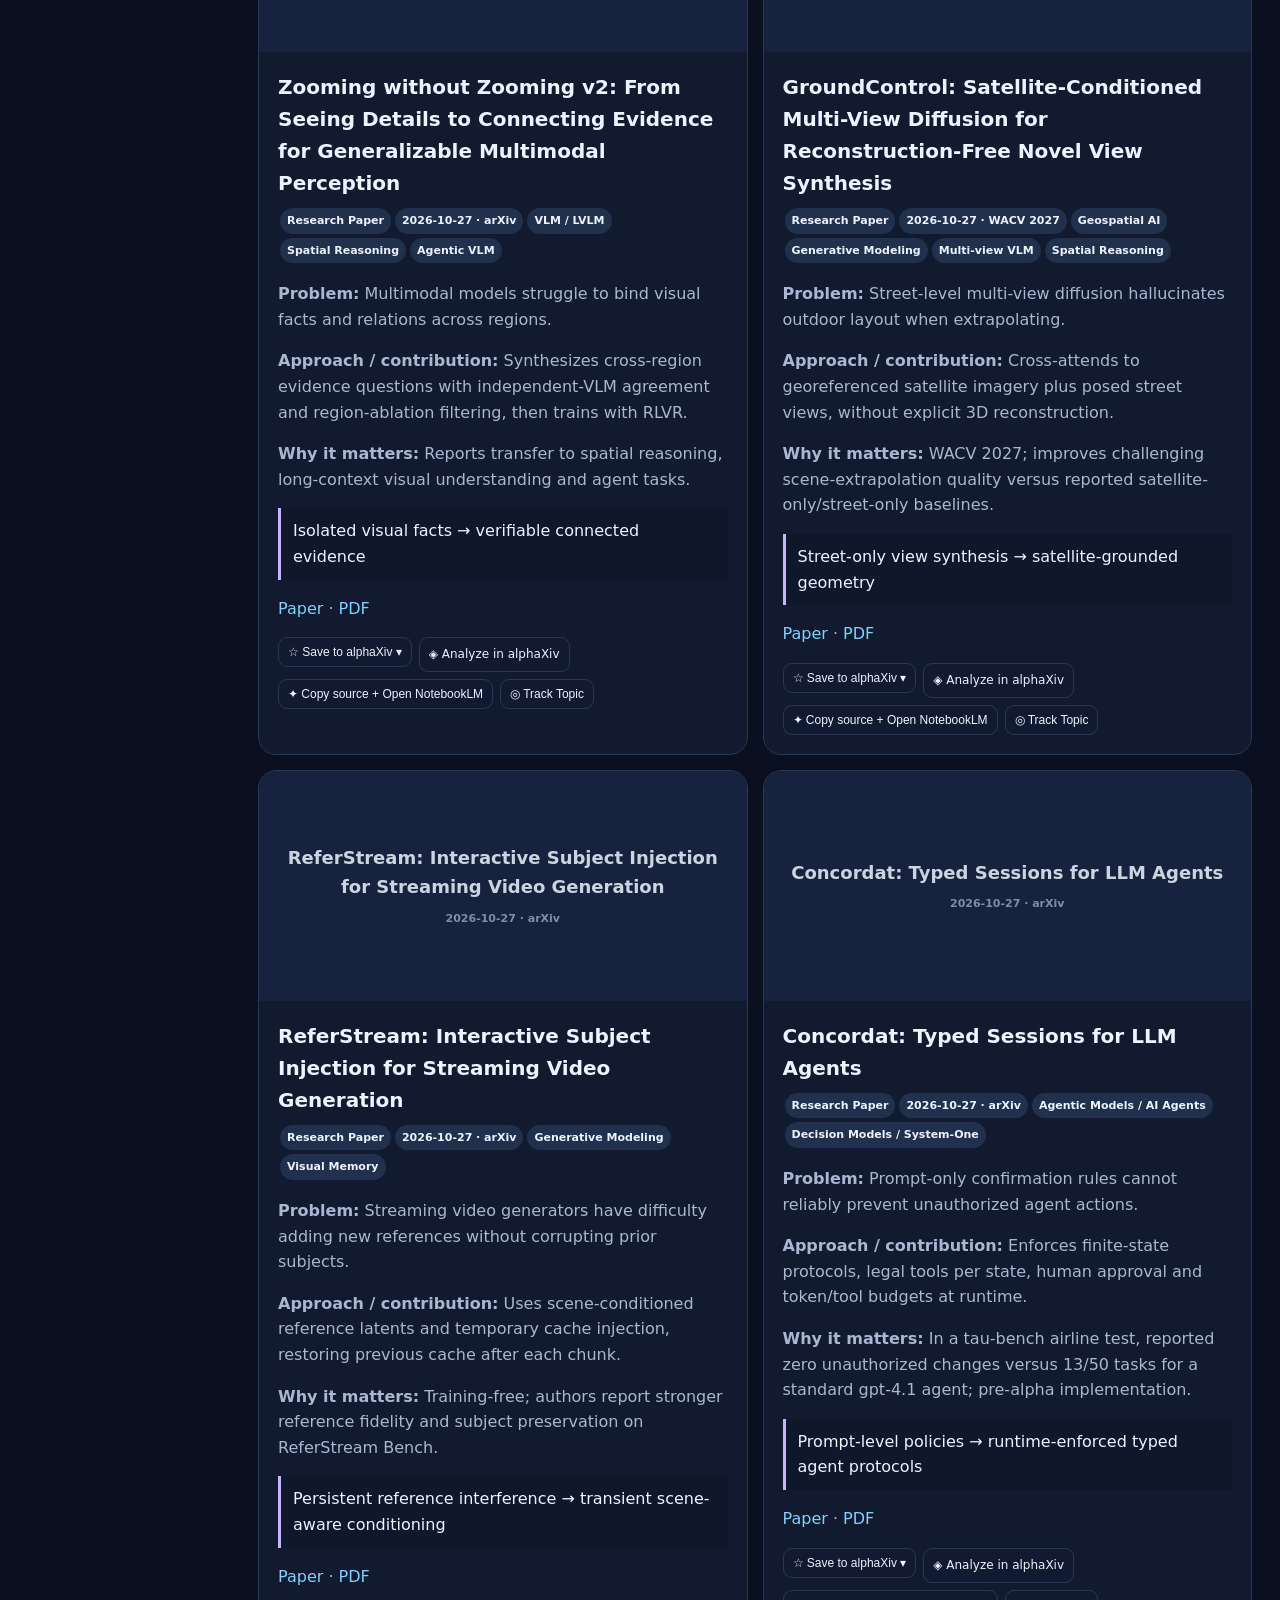
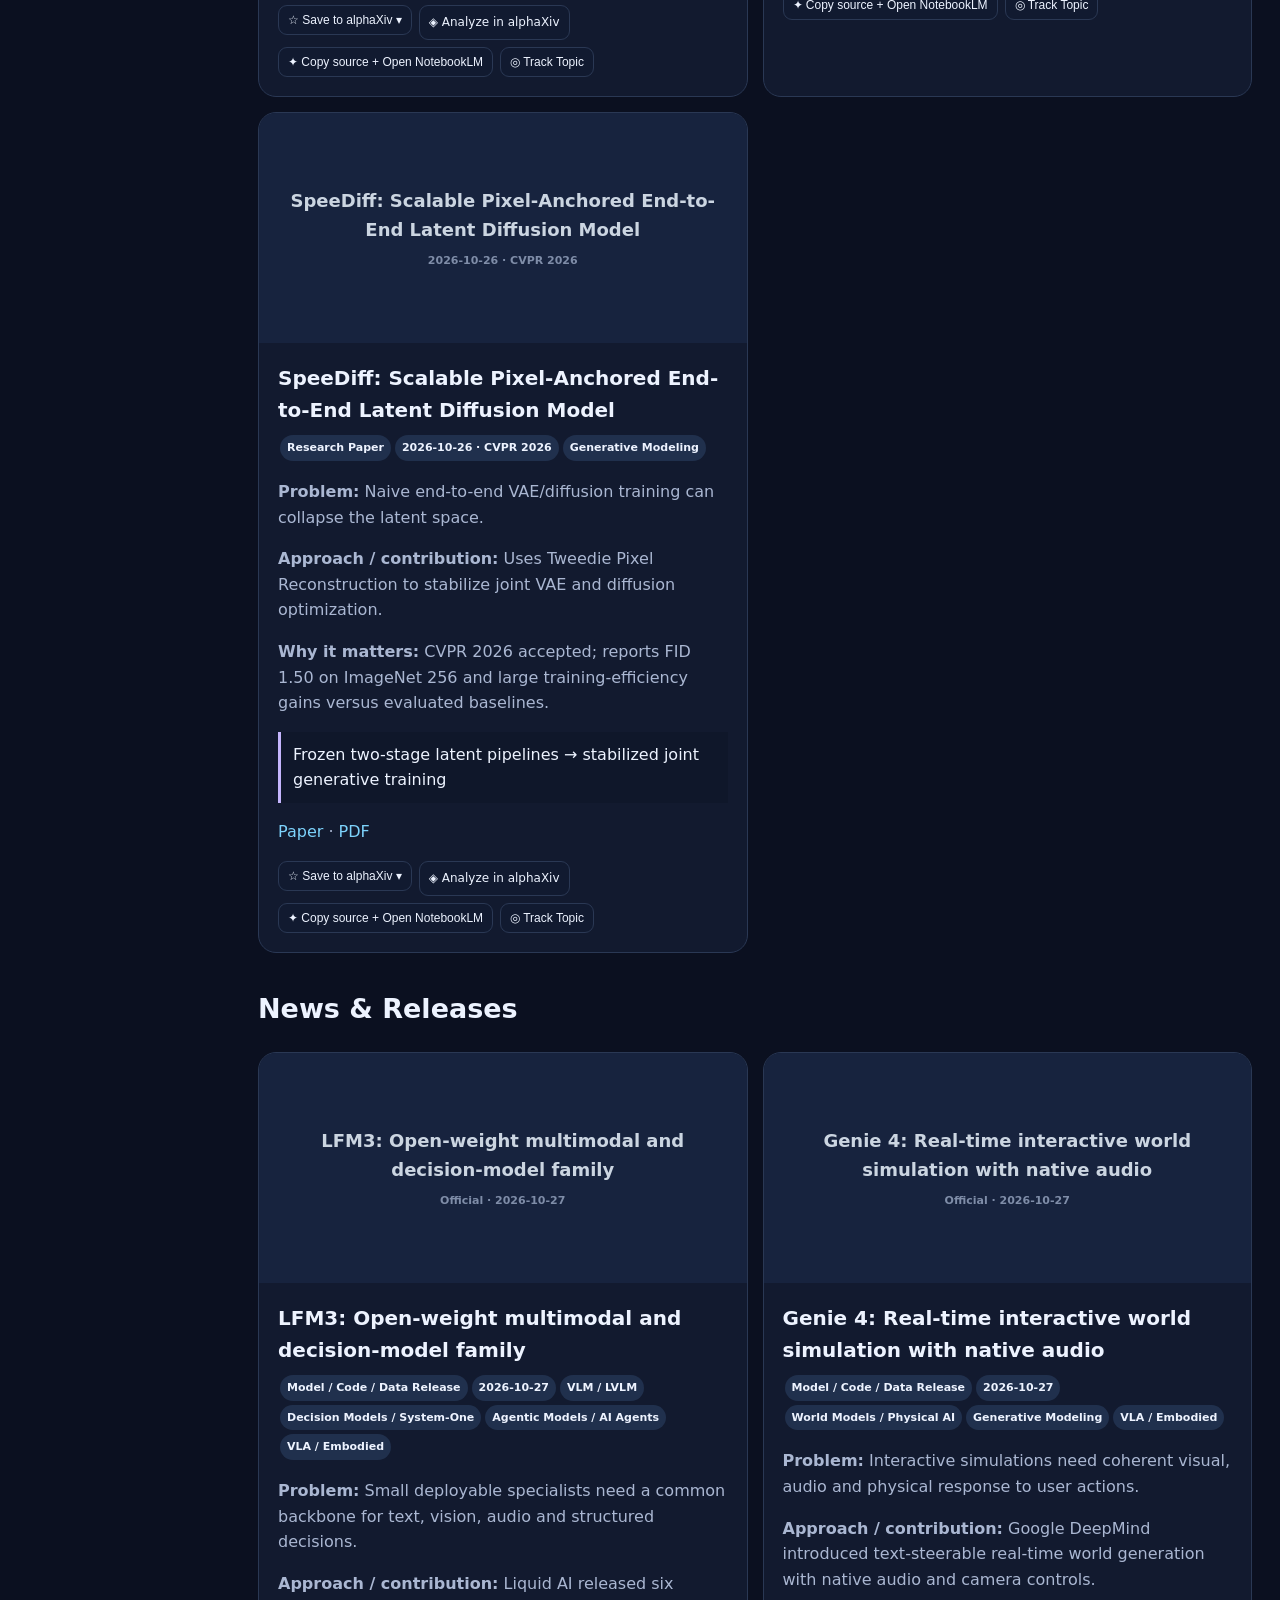
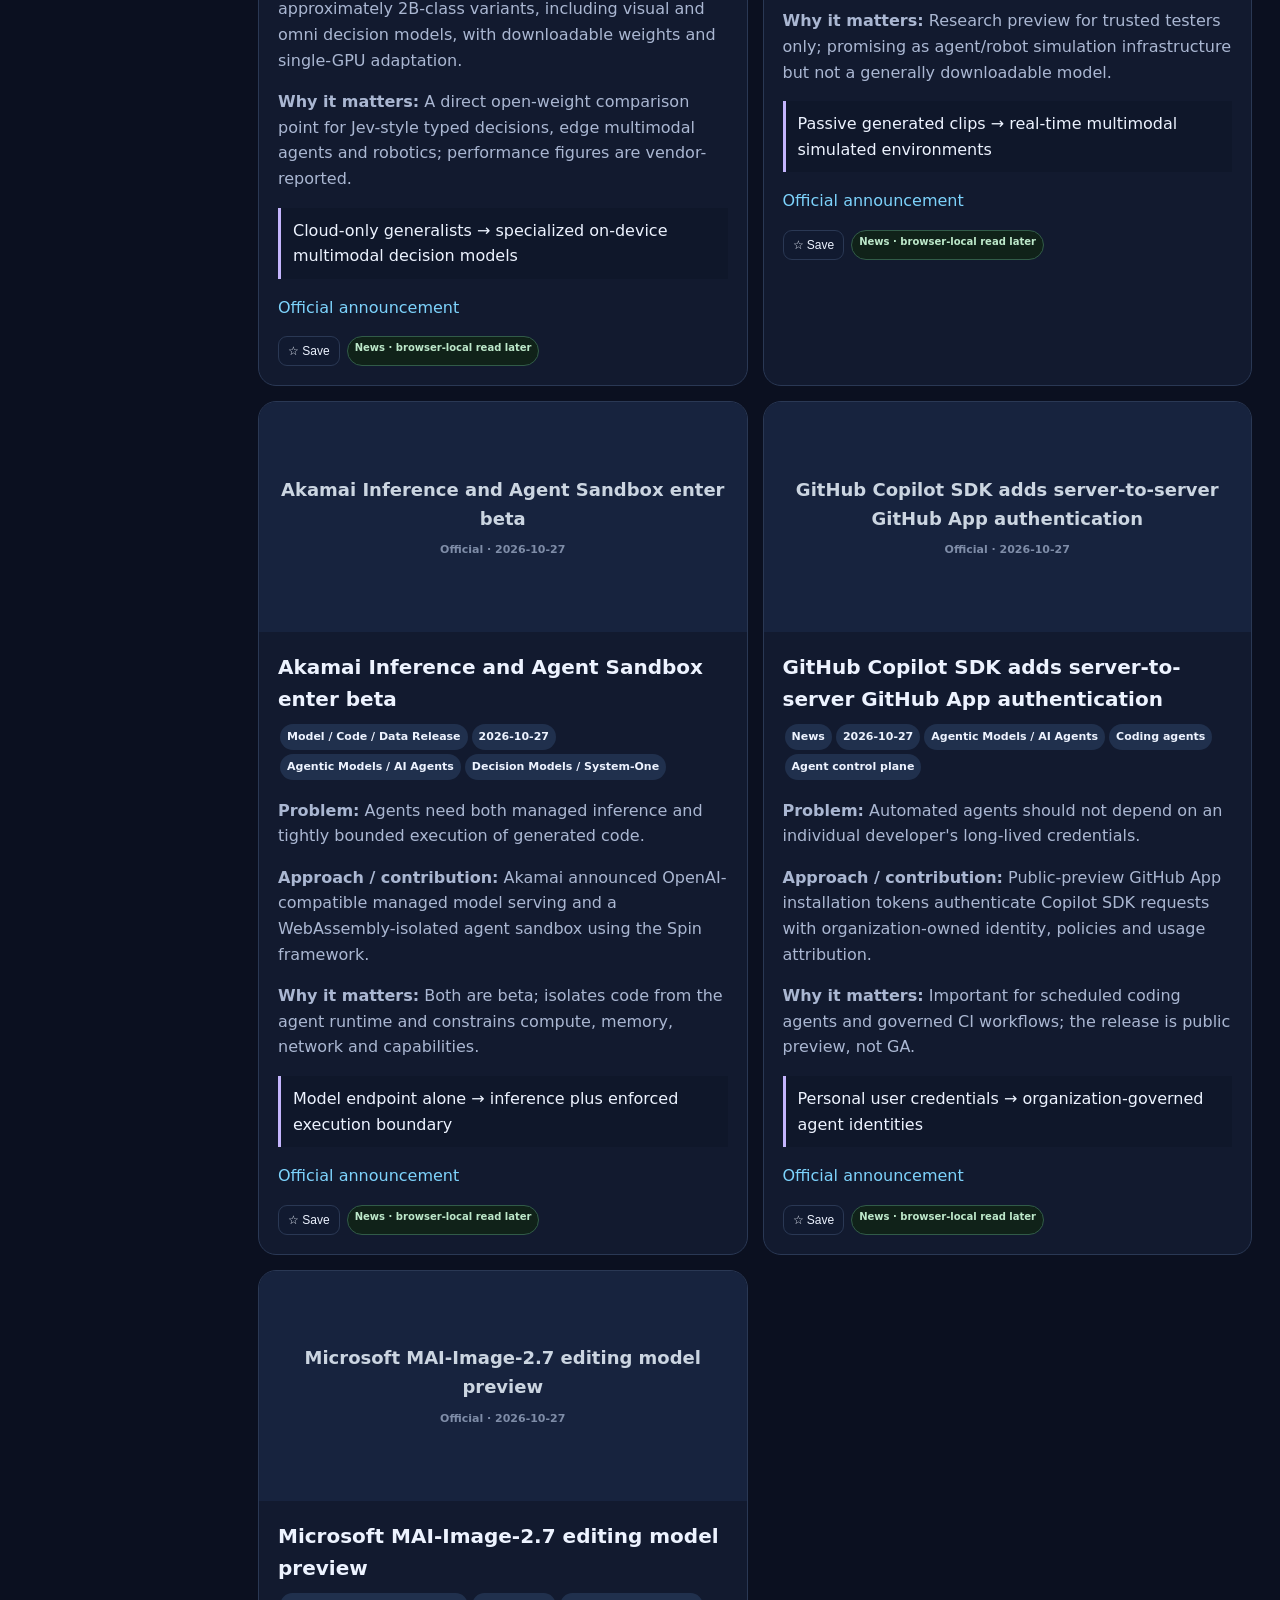
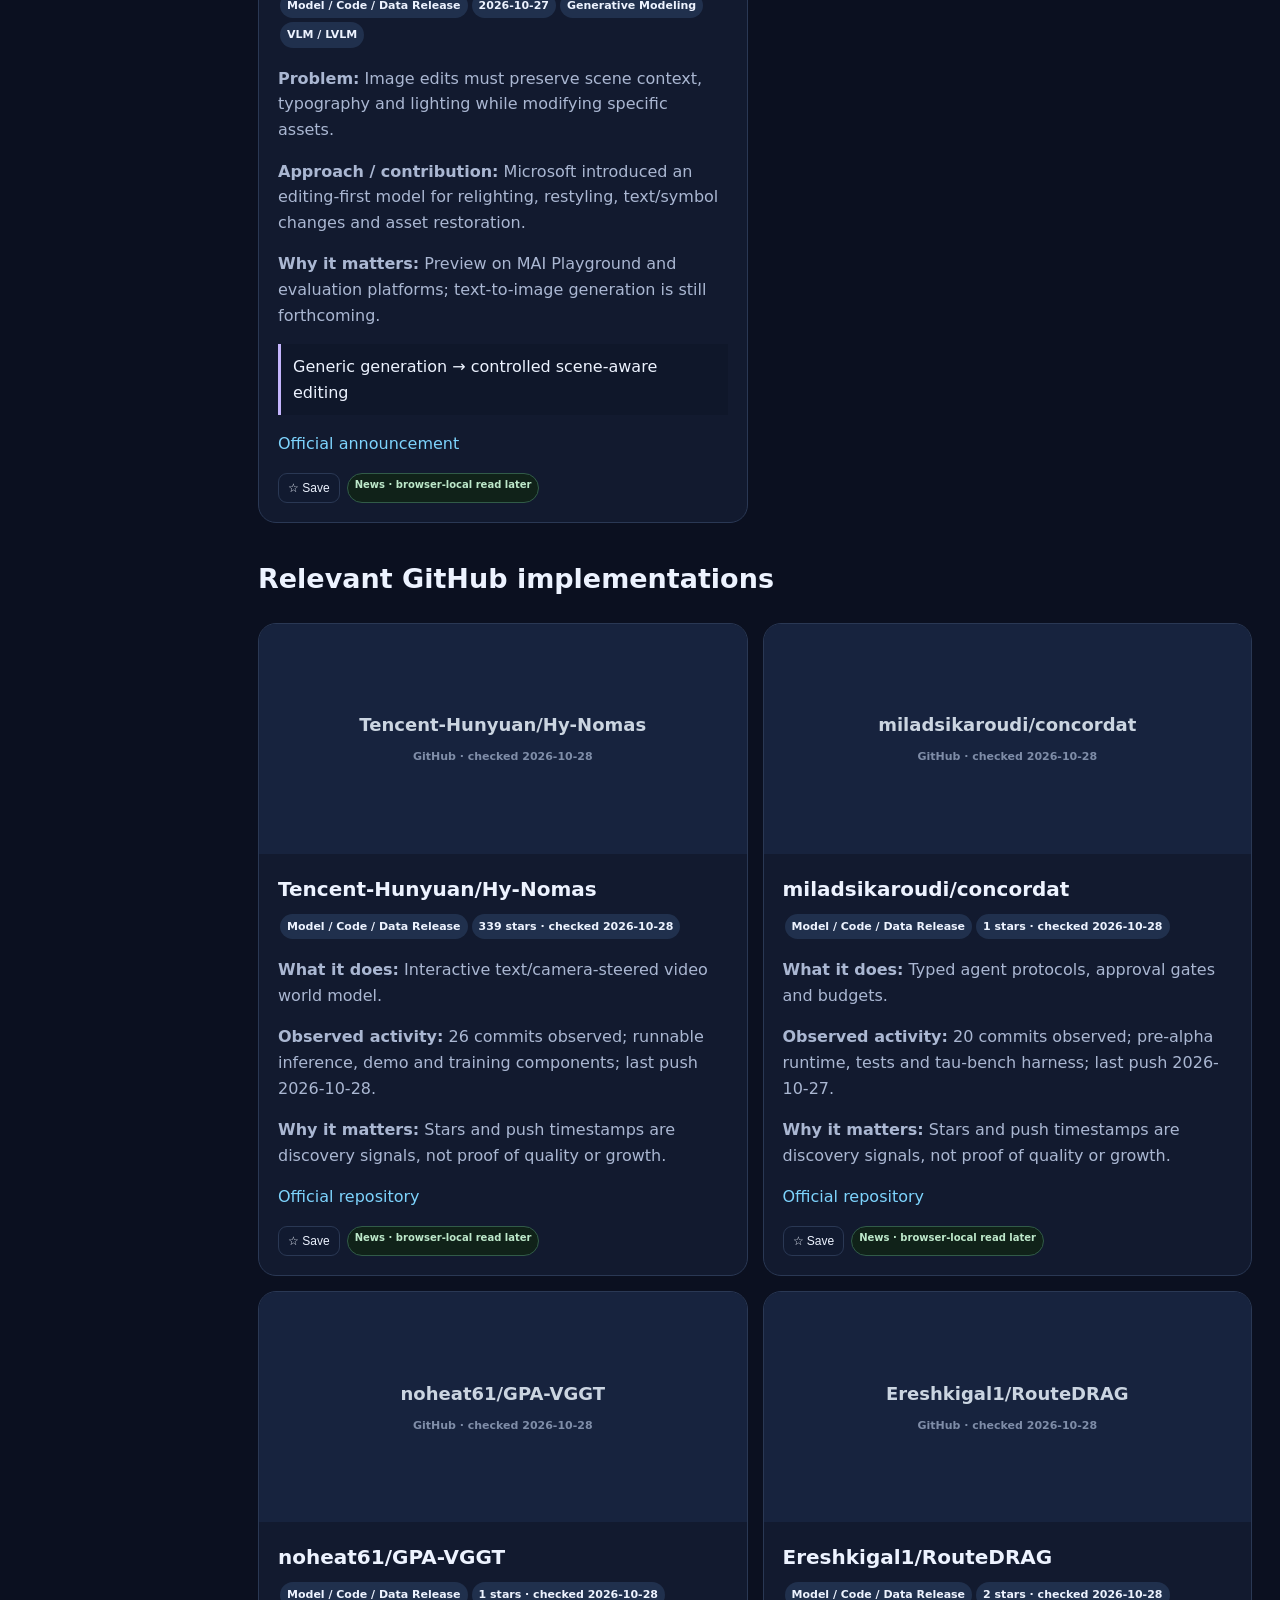
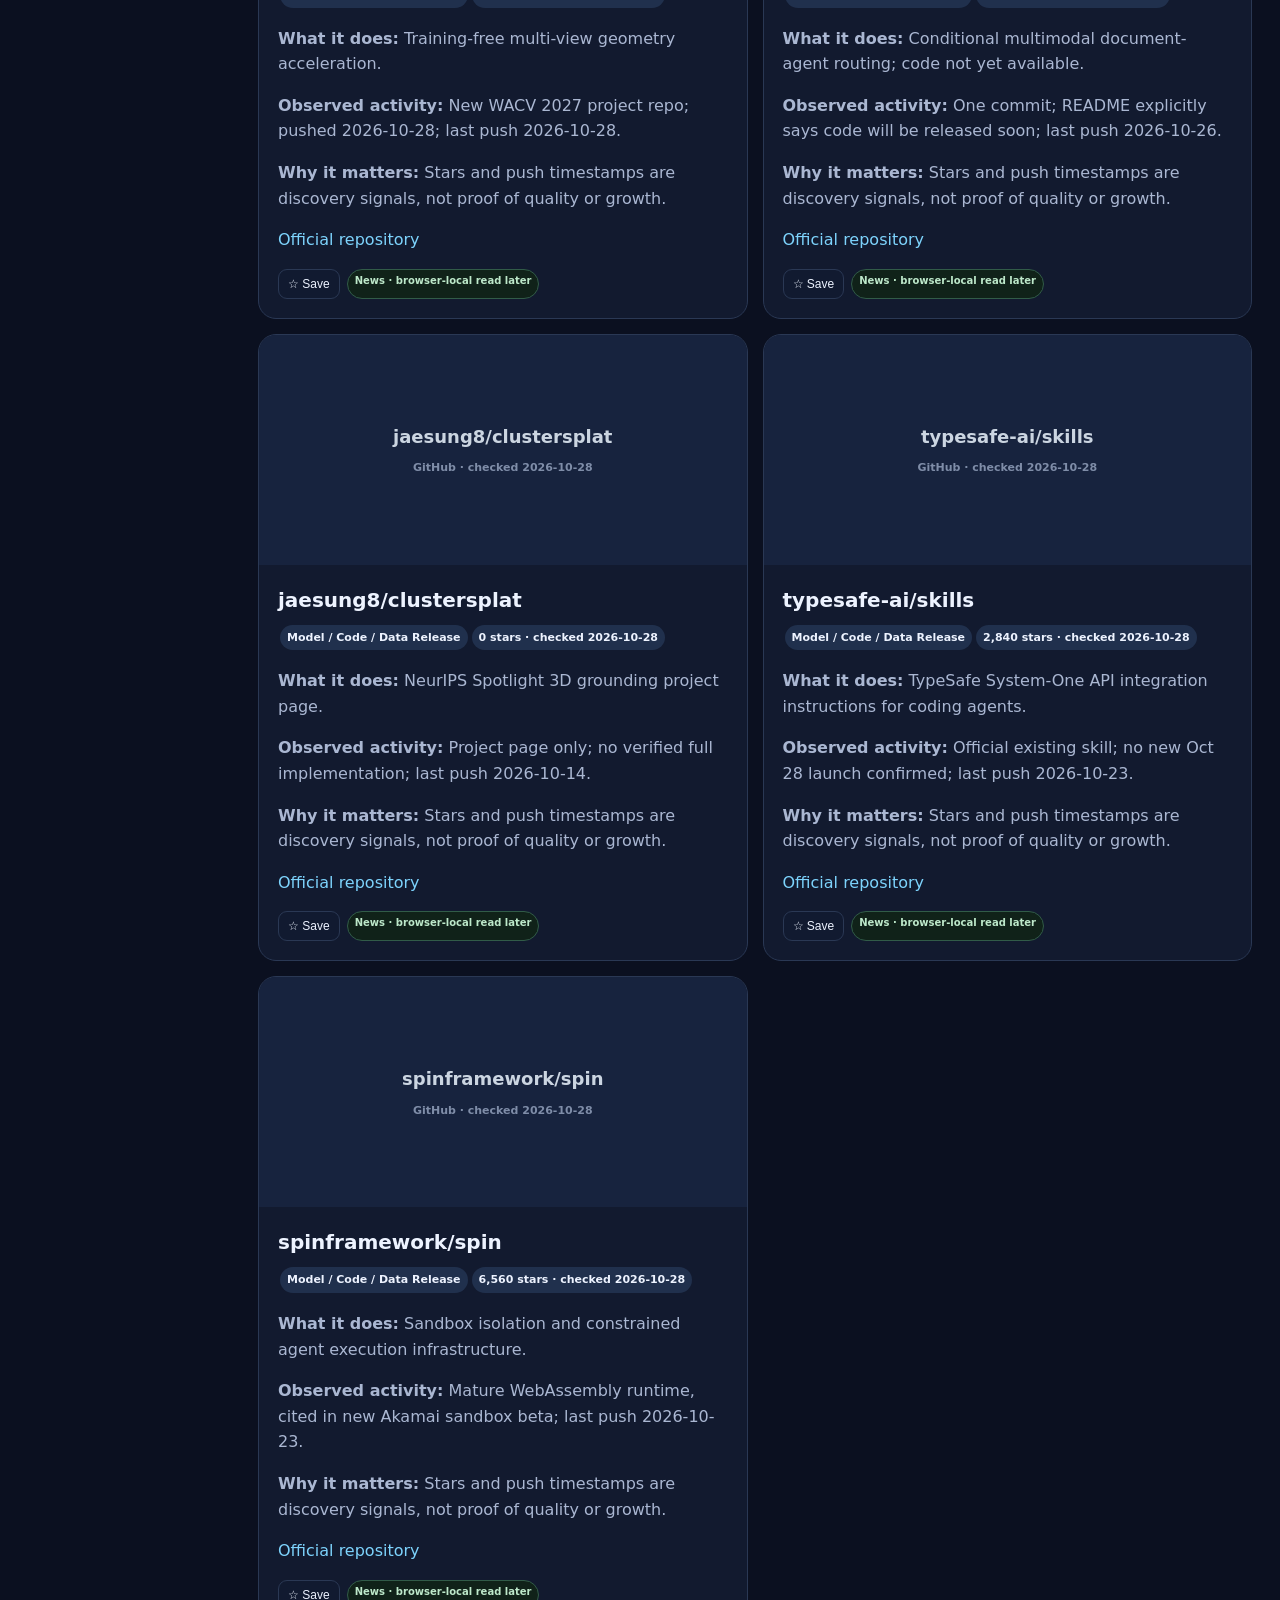
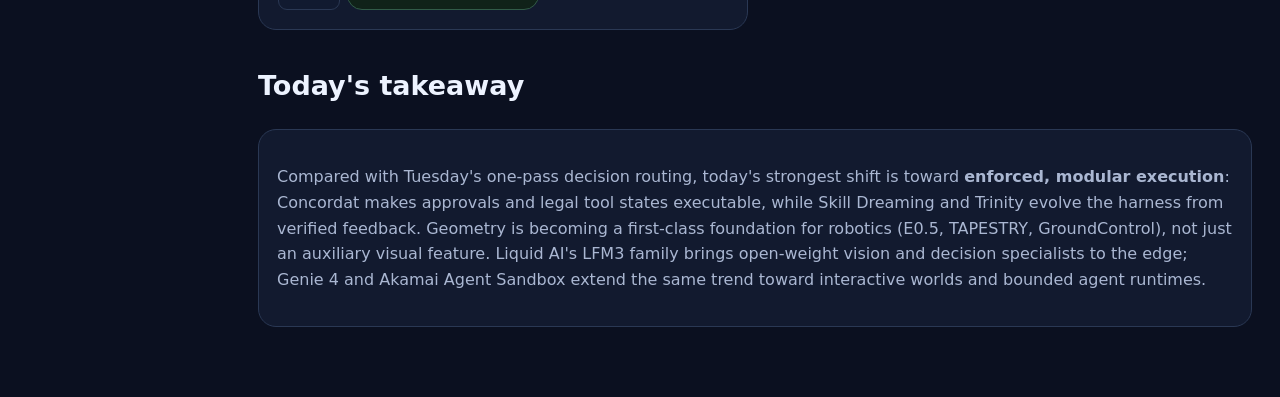
==== commit 48d9cd85: "Fix current-week Monday-Wednesday reports nested in hidden archive container" ====
--- a/index.html
+++ b/index.html
@@ -270,6 +270,7 @@
 <article class="card topic-item" data-topics="geo"><a href="https://github.com/opengeos/geoai" target="_blank" rel="noopener noreferrer"><div class="thumb"><div class="fallback">opengeos/geoai<small>GitHub · checked 2026-10-23</small></div></div></a><div class="cardbody"><h3>opengeos/geoai</h3><span class="tag">Model / Code / Data Release</span><span class="tag">Stars 3436 · checked 2026-10-23</span><p><strong>What it does:</strong> Python toolkit for geospatial AI workflows.</p><p><strong>Activity:</strong> Last push 2026-10-19. Oct 19 push; established library, not new launch.</p><div class="trend">Stars are point-in-time observations, not verified growth or proof of quality.</div><p><a href="https://github.com/opengeos/geoai" target="_blank" rel="noopener noreferrer">Official repository →</a></p></div></article>
 <article class="card topic-item" data-topics="gen"><a href="https://github.com/huggingface/diffusers" target="_blank" rel="noopener noreferrer"><div class="thumb"><div class="fallback">huggingface/diffusers<small>GitHub · checked 2026-10-23</small></div></div></a><div class="cardbody"><h3>huggingface/diffusers</h3><span class="tag">Model / Code / Data Release</span><span class="tag">Stars 34783 · checked 2026-10-23</span><p><strong>What it does:</strong> PyTorch image/video/audio diffusion generation framework.</p><p><strong>Activity:</strong> Last push 2026-10-23. Oct 23 maintenance push; ongoing infrastructure, not a new model release.</p><div class="trend">Stars are point-in-time observations, not verified growth or proof of quality.</div><p><a href="https://github.com/huggingface/diffusers" target="_blank" rel="noopener noreferrer">Official repository →</a></p></div></article>
 <article class="card topic-item" data-topics="vla world"><a href="https://github.com/kksham111/UniFlowWAM_ProjectPage" target="_blank" rel="noopener noreferrer"><div class="thumb"><div class="fallback">kksham111/UniFlowWAM_ProjectPage<small>GitHub · checked 2026-10-23</small></div></div></a><div class="cardbody"><h3>kksham111/UniFlowWAM_ProjectPage</h3><span class="tag">Model / Code / Data Release</span><span class="tag">Stars 1 · checked 2026-10-23</span><p><strong>What it does:</strong> Project website for 4D-geometry world-action model.</p><p><strong>Activity:</strong> Last push 2026-10-21. New project page; training code availability not confirmed.</p><div class="trend">Stars are point-in-time observations, not verified growth or proof of quality.</div><p><a href="https://github.com/kksham111/UniFlowWAM_ProjectPage" target="_blank" rel="noopener noreferrer">Official repository →</a></p></div></article></div><h2>Today's takeaway</h2><div class="box"><p>Across today's papers, the main shift is from visually plausible outputs toward measurable execution state: AgentVQA exposes grounding failures, P² monitors VLA progress from internal activations, and PhysTrace checks physical violations in generated video. UniFlowWAM and SkeLAM make geometry and kinematics explicit, while certified agent harnesses and new Copilot MCP/skill telemetry move governance into the execution layer. No fresh official TypeSafe/Jev model announcement was verified.</p></div></section>
+</div>
 <section id="mon" class="day"><div class="hero"><div class="eyebrow">Monday · October 26, 2026</div><h1>Decision-native routing, shared world-action models and verified agent execution</h1><p>Fresh-first research: 15 papers first submitted October 23 and listed in the October 26 arXiv batch, five official October 21–26 platform developments, and seven concrete GitHub repositories checked October 26. New releases and earlier publication dates are distinguished. No new official TypeSafe AI Jev launch was verified from accessible public X, LinkedIn and project sources.</p></div><h2>Research Papers</h2><div class="cards"><article class="card topic-item" data-topics="world vla gen"><a href="https://arxiv.org/abs/2610.32977" target="_blank" rel="noopener noreferrer"><div class="thumb"><div class="fallback">UniAction: Unified Action Conditioning for World Models<small>2026-10-23 · arXiv</small></div></div></a><div class="cardbody"><h3>UniAction: Unified Action Conditioning for World Models</h3><span class="tag">Research Paper</span><span class="tag">2026-10-23 · arXiv</span><span class="tag">World Models / Physical AI</span><span class="tag">World-Action Models</span><span class="tag">VLA / Embodied</span><span class="tag">Generative Modeling</span><p><strong>Problem:</strong> Force, camera, hand and robot actions are fragmented across different world models.</p><p><strong>Approach:</strong> Encode heterogeneous actions as sparse semantic elements with spatiotemporal coordinates in one video world model.</p><p><strong>Why it matters:</strong> A jointly trained model outperforms action-specific experts in the authors' evaluations.</p><div class="trend">single-action specialist → shared action-conditioned world model</div><p><a href="https://arxiv.org/abs/2610.32977" target="_blank" rel="noopener noreferrer">Paper →</a> · <a href="https://arxiv.org/pdf/2610.32977.pdf" target="_blank" rel="noopener noreferrer">PDF →</a></p></div></article>
 <article class="card topic-item" data-topics="geo vlm"><a href="https://arxiv.org/abs/2610.32894" target="_blank" rel="noopener noreferrer"><div class="thumb"><div class="fallback">LoCA: Enabling Multi-Modality in Geospatial Location Encoders<small>2026-10-23 · arXiv</small></div></div></a><div class="cardbody"><h3>LoCA: Enabling Multi-Modality in Geospatial Location Encoders</h3><span class="tag">Research Paper</span><span class="tag">2026-10-23 · arXiv</span><span class="tag">Geospatial AI</span><span class="tag">VLM / LVLM</span><p><strong>Problem:</strong> Location encoders trained against one sensor modality have limited multimodal alignment.</p><p><strong>Approach:</strong> Contrastively co-align Sentinel-1/Sentinel-2 representations, then freeze them to train location and metadata adapters.</p><p><strong>Why it matters:</strong> Authors report the most task wins across 17 Earth-observation and downstream location tasks.</p><div class="trend">single-sensor coordinate embedding → multimodal geospatial representation</div><p><a href="https://arxiv.org/abs/2610.32894" target="_blank" rel="noopener noreferrer">Paper →</a> · <a href="https://arxiv.org/pdf/2610.32894.pdf" target="_blank" rel="noopener noreferrer">PDF →</a></p></div></article>
 <article class="card topic-item" data-topics="vla agent"><a href="https://arxiv.org/abs/2610.32941" target="_blank" rel="noopener noreferrer"><div class="thumb"><div class="fallback">If at First You Don't Succeed, Backtrack: Lightweight Recovery for Frozen VL<small>2026-10-23 · arXiv</small></div></div></a><div class="cardbody"><h3>If at First You Don't Succeed, Backtrack: Lightweight Recovery for Frozen VLAs</h3><span class="tag">Research Paper</span><span class="tag">2026-10-23 · arXiv</span><span class="tag">VLA / Embodied</span><span class="tag">Agentic Models / AI Agents</span><p><strong>Problem:</strong> Frozen robot policies struggle to recover after drifting into unfamiliar states.</p><p><strong>Approach:</strong> Train a small outcome probe over existing VLA features and physically backtrack when failure is likely.</p><p><strong>Why it matters:</strong> Authors report 19–48% relative failure reduction on LIBERO-Long without retraining the VLA.</p><div class="trend">one-way action execution → lightweight rollback and retry</div><p><a href="https://arxiv.org/abs/2610.32941" target="_blank" rel="noopener noreferrer">Paper →</a> · <a href="https://arxiv.org/pdf/2610.32941.pdf" target="_blank" rel="noopener noreferrer">PDF →</a></p></div></article>
@@ -343,6 +344,7 @@
 <article class="card topic-item" data-topics="agent news"><a href="https://github.com/spinframework/spin" target="_blank" rel="noopener noreferrer"><div class="thumb"><div class="fallback">spinframework/spin<small>GitHub · checked 2026-10-28</small></div></div></a><div class="cardbody"><h3>spinframework/spin</h3><span class="tag">Model / Code / Data Release</span><span class="tag">6,560 stars · checked 2026-10-28</span><p><strong>What it does:</strong> Sandbox isolation and constrained agent execution infrastructure.</p><p><strong>Observed activity:</strong> Mature WebAssembly runtime, cited in new Akamai sandbox beta; last push 2026-10-23.</p><p><strong>Why it matters:</strong> Stars and push timestamps are discovery signals, not proof of quality or growth.</p><p><a href="https://github.com/spinframework/spin" target="_blank" rel="noopener noreferrer">Official repository</a></p></div></article></div><h2>Today's takeaway</h2><div class="box"><p>Compared with Tuesday's one-pass decision routing, today's strongest shift is toward <strong>enforced, modular execution</strong>: Concordat makes approvals and legal tool states executable, while Skill Dreaming and Trinity evolve the harness from verified feedback. Geometry is becoming a first-class foundation for robotics (E0.5, TAPESTRY, GroundControl), not just an auxiliary visual feature. Liquid AI's LFM3 family brings open-weight vision and decision specialists to the edge; Genie 4 and Akamai Agent Sandbox extend the same trend toward interactive worlds and bounded agent runtimes.</p></div></section>
 <section id="thu" class="day"><div class="placeholder">Next report: Thursday, Oct 29.</div></section>
 <section id="fri" class="day"><div class="placeholder">Next report: Friday, Oct 30.</div></section>
+<div id="previous-week-history-continued" hidden>
 <section id="tue-2026-10-06" class="day"><div class="hero"><div class="eyebrow">Tuesday · October 6, 2026</div><h1>Embodied safety and predictive representations move closer to explicit infrastructure</h1><p>Fresh work from Oct 5 shifts safety and temporal reasoning out of implicit model behavior: embodied-agent evaluation becomes reusable infrastructure, VLA guardrails are stress-tested on implied intent, remote-sensing representations learn time-conditioned transitions, and MM-DiT hidden context becomes directly readable.</p></div>
 
 <h2>Research & Releases</h2><div class="cards">
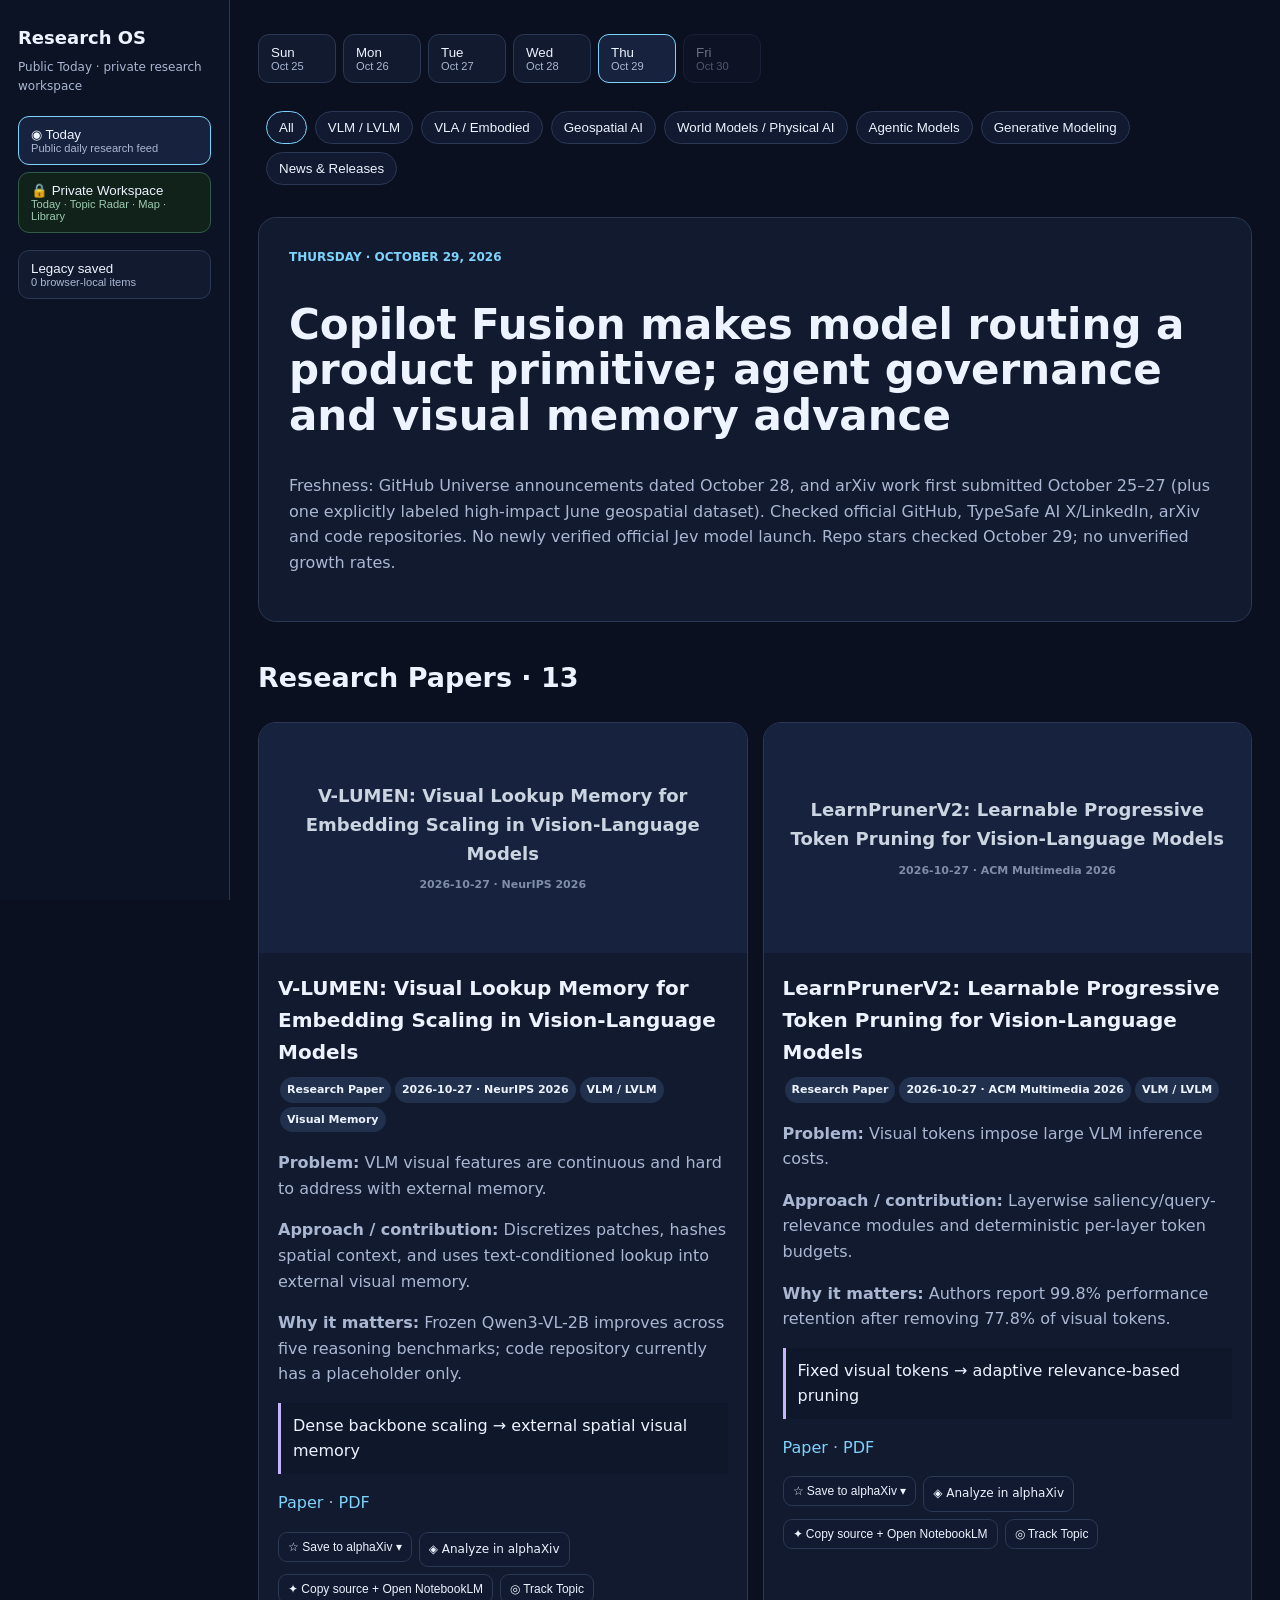
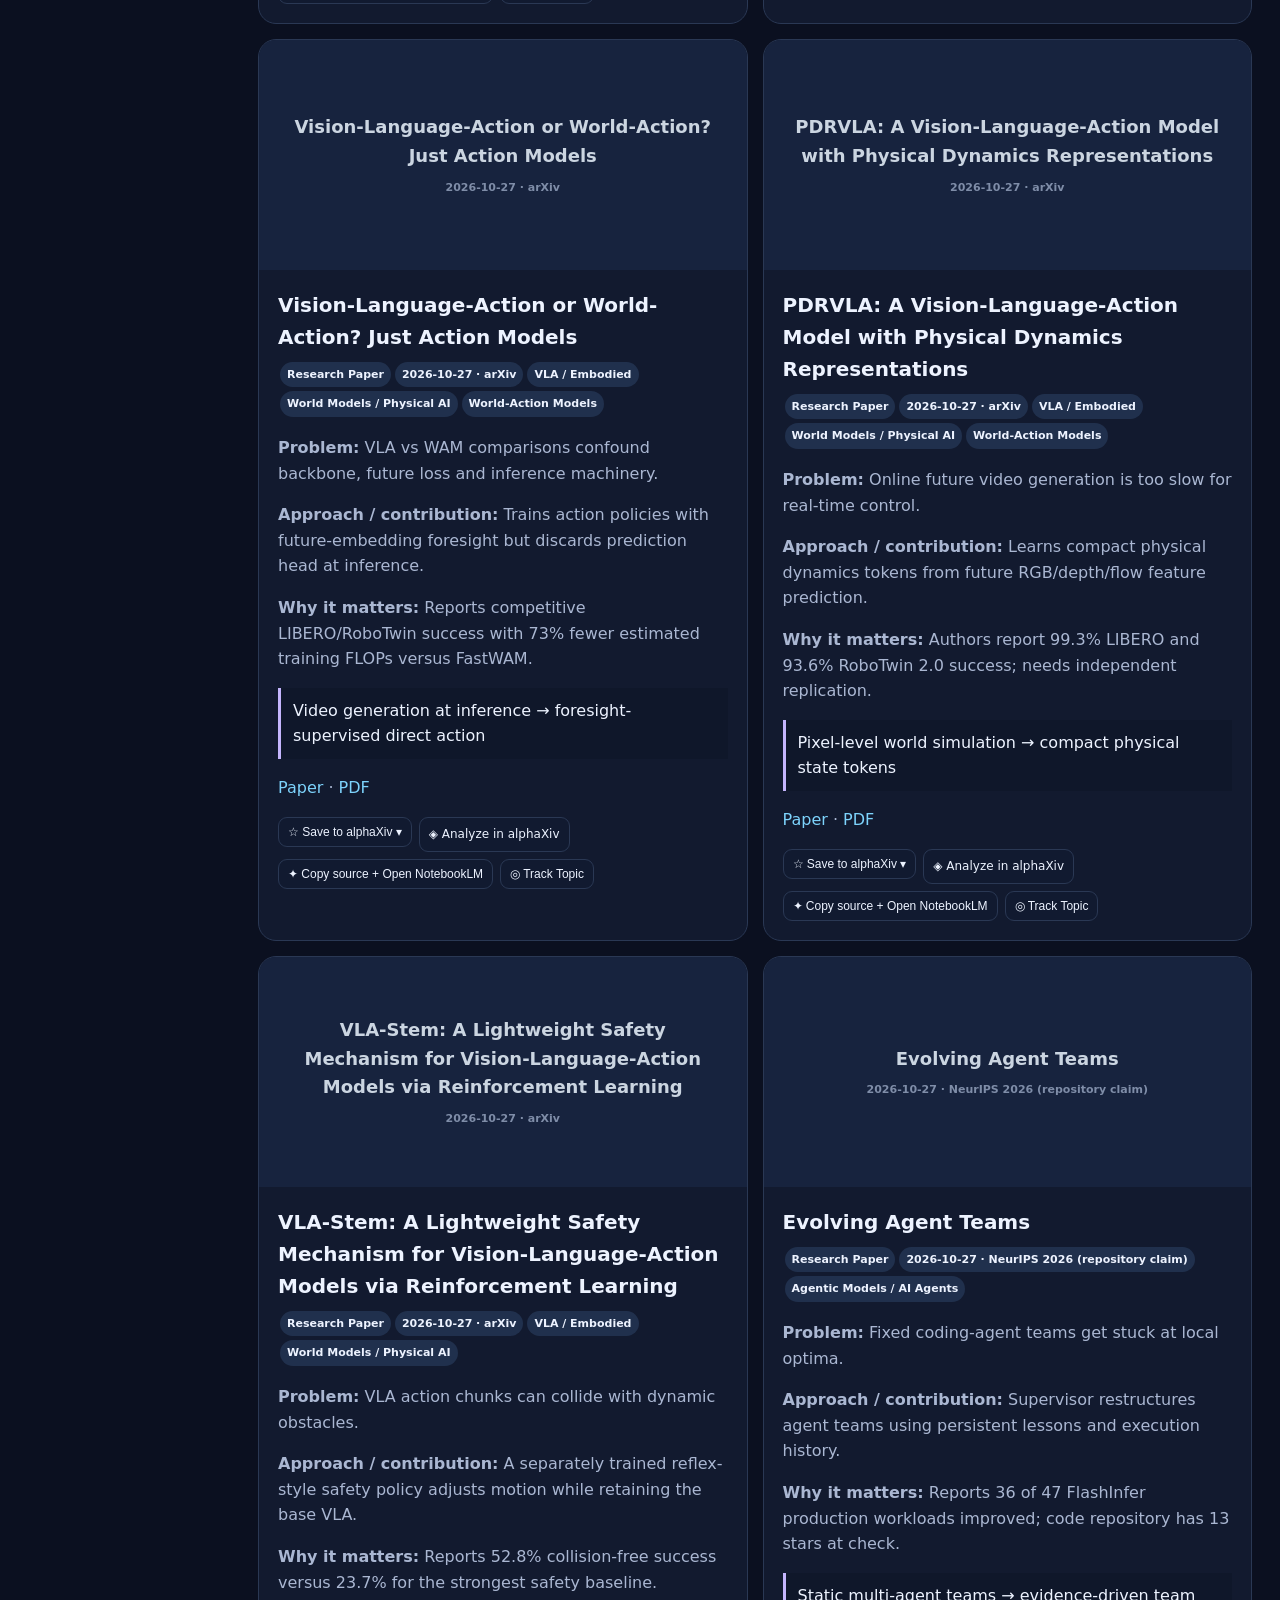
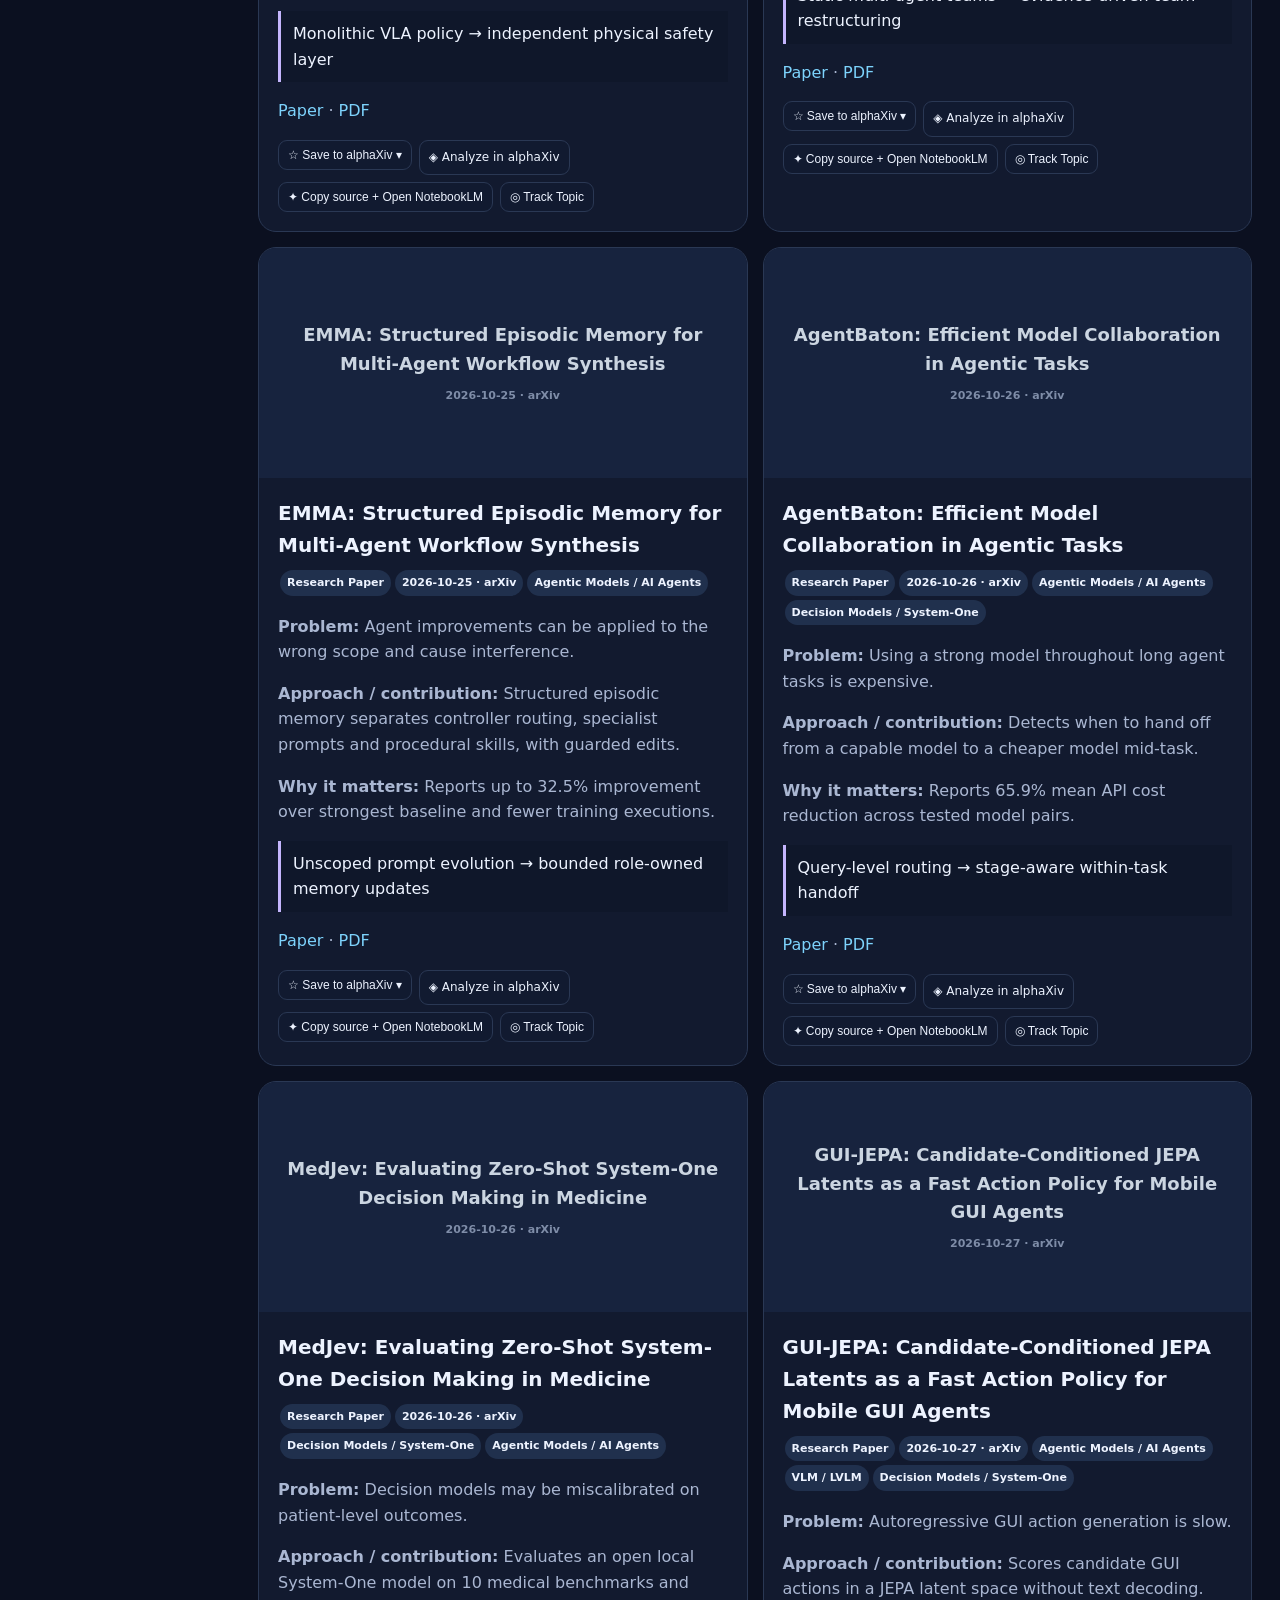
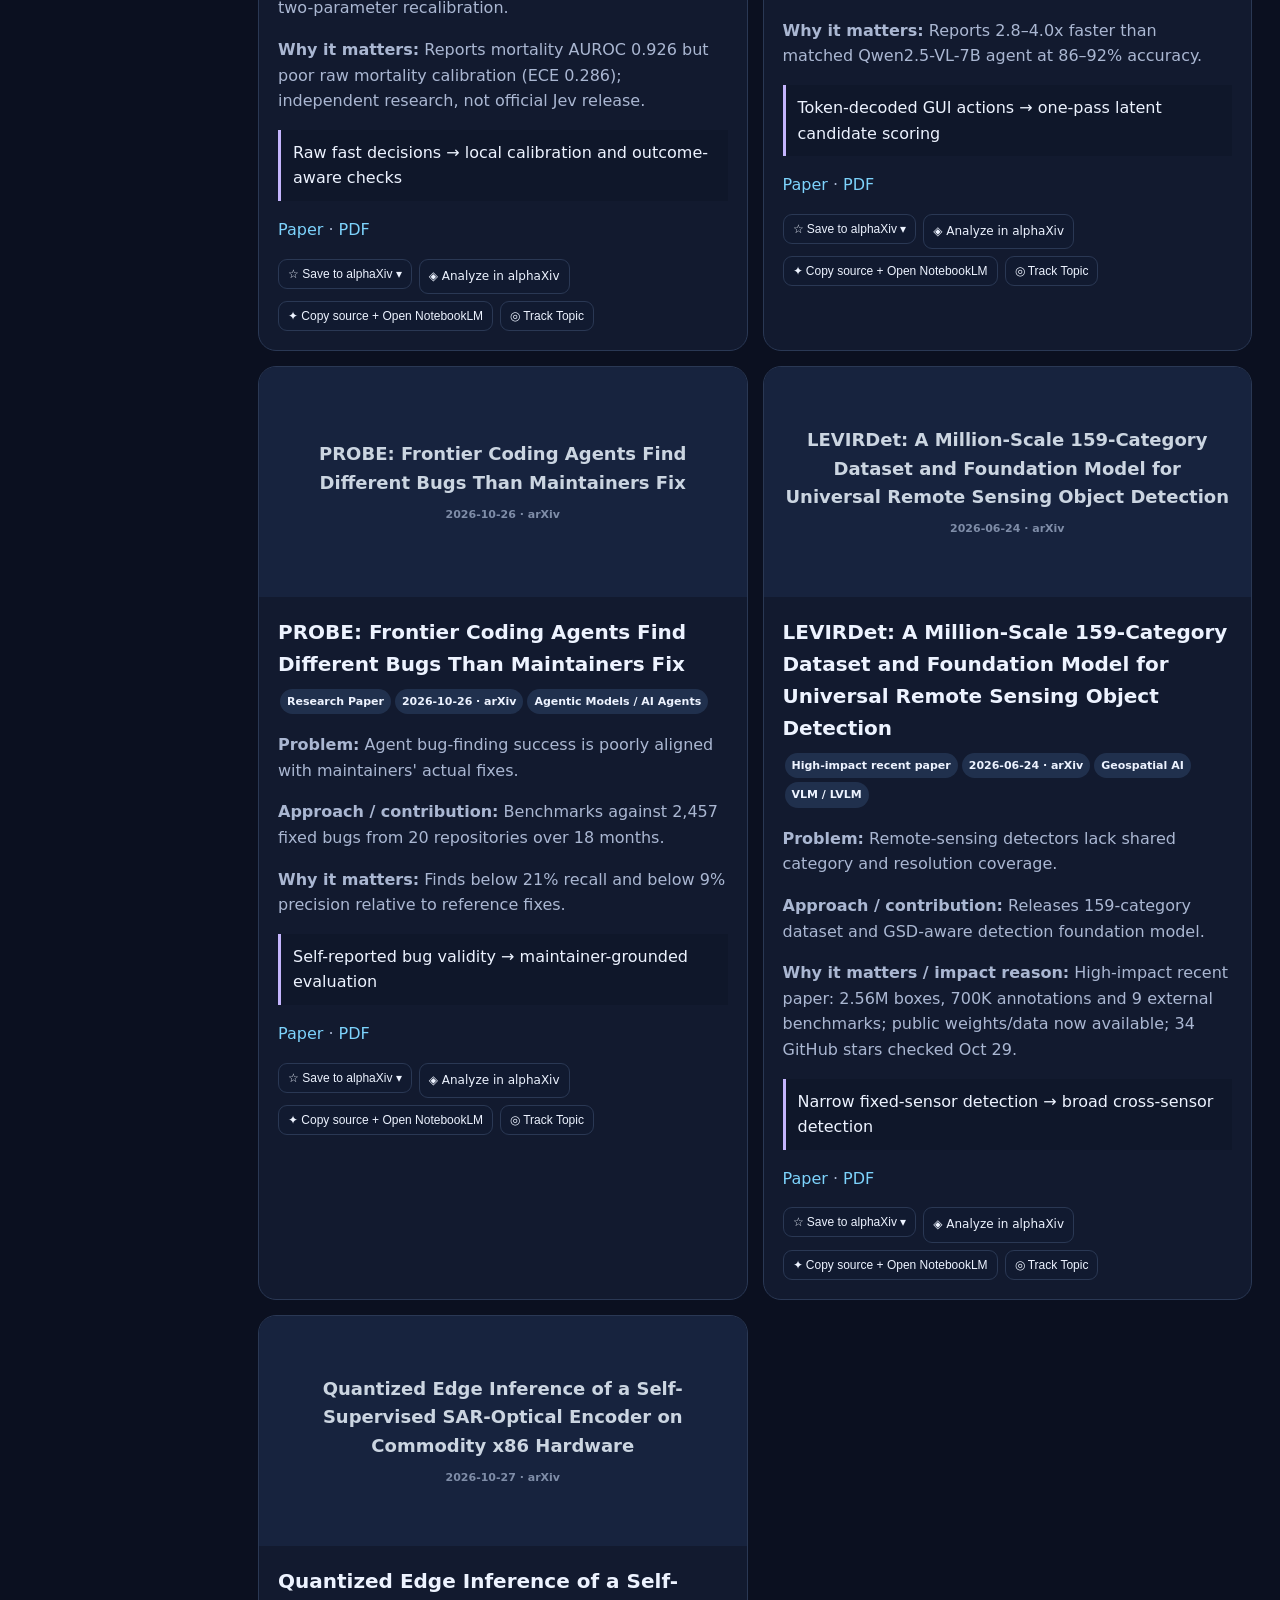
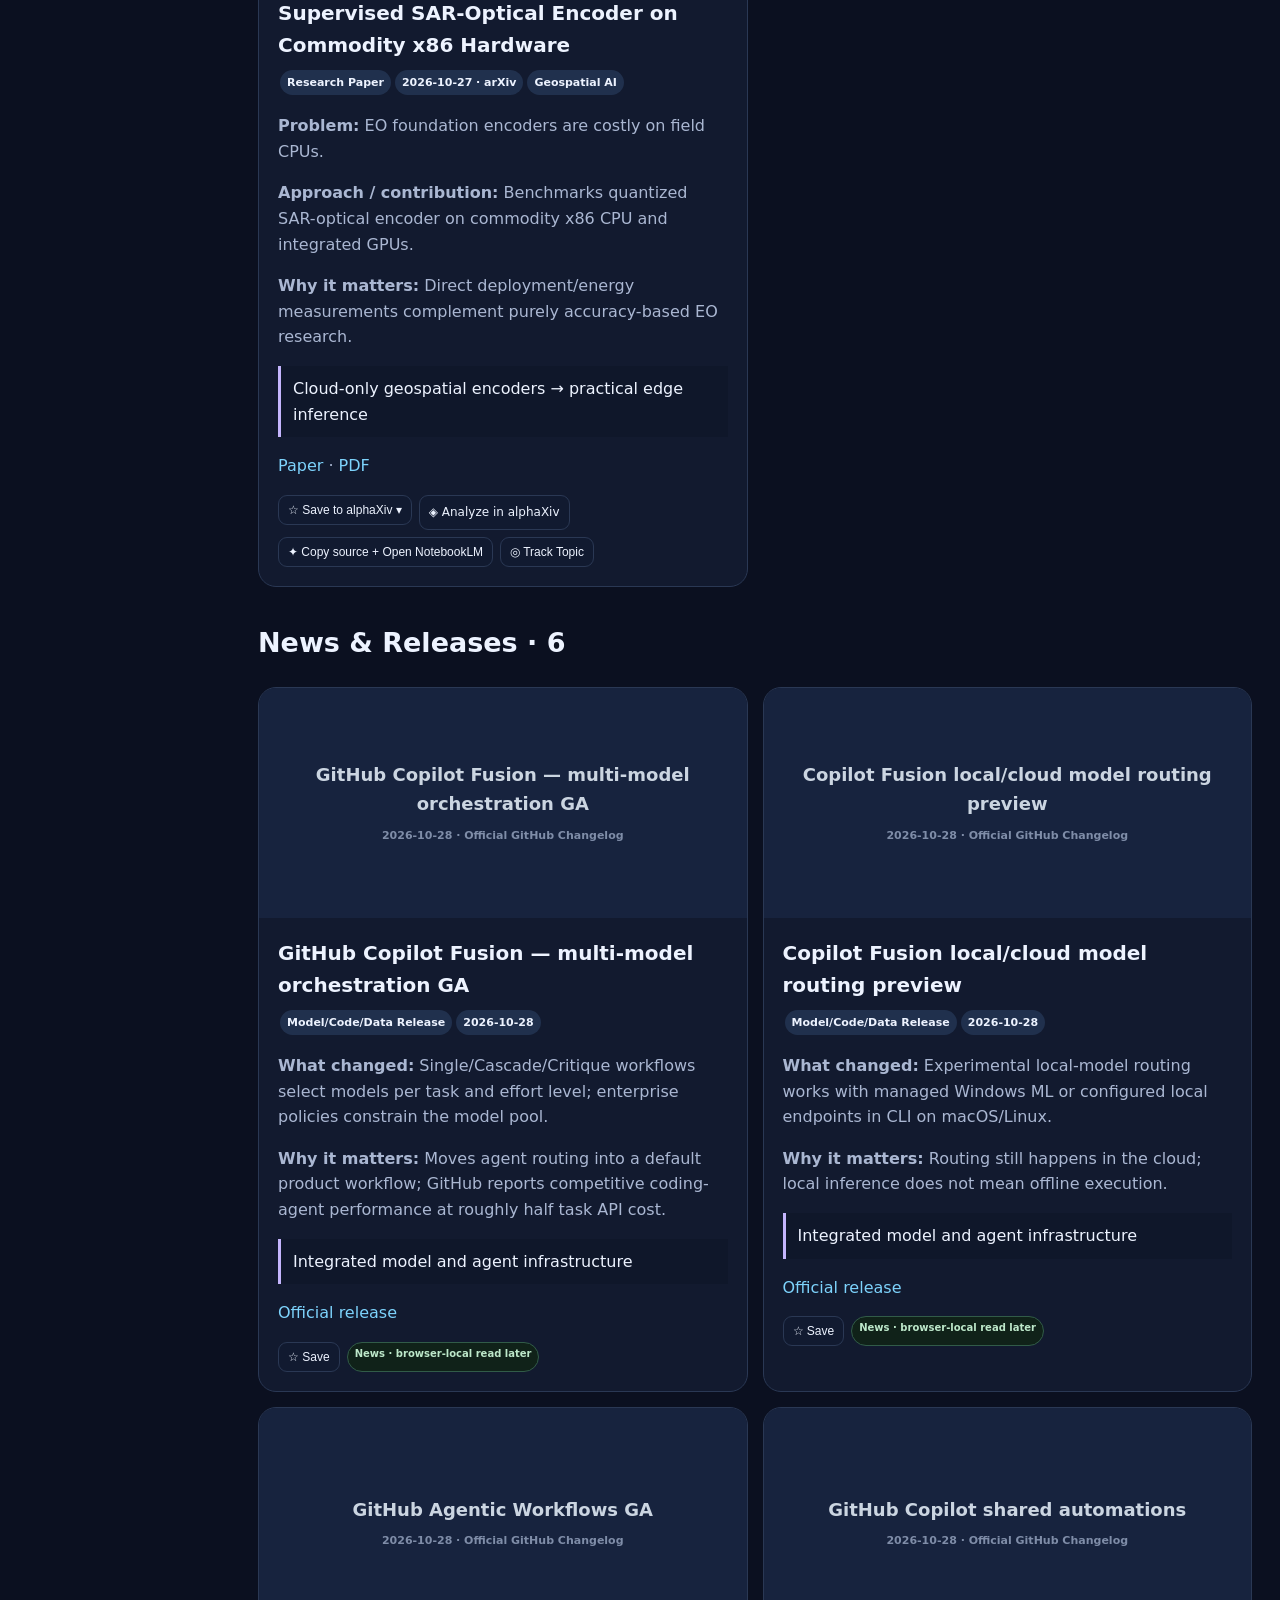
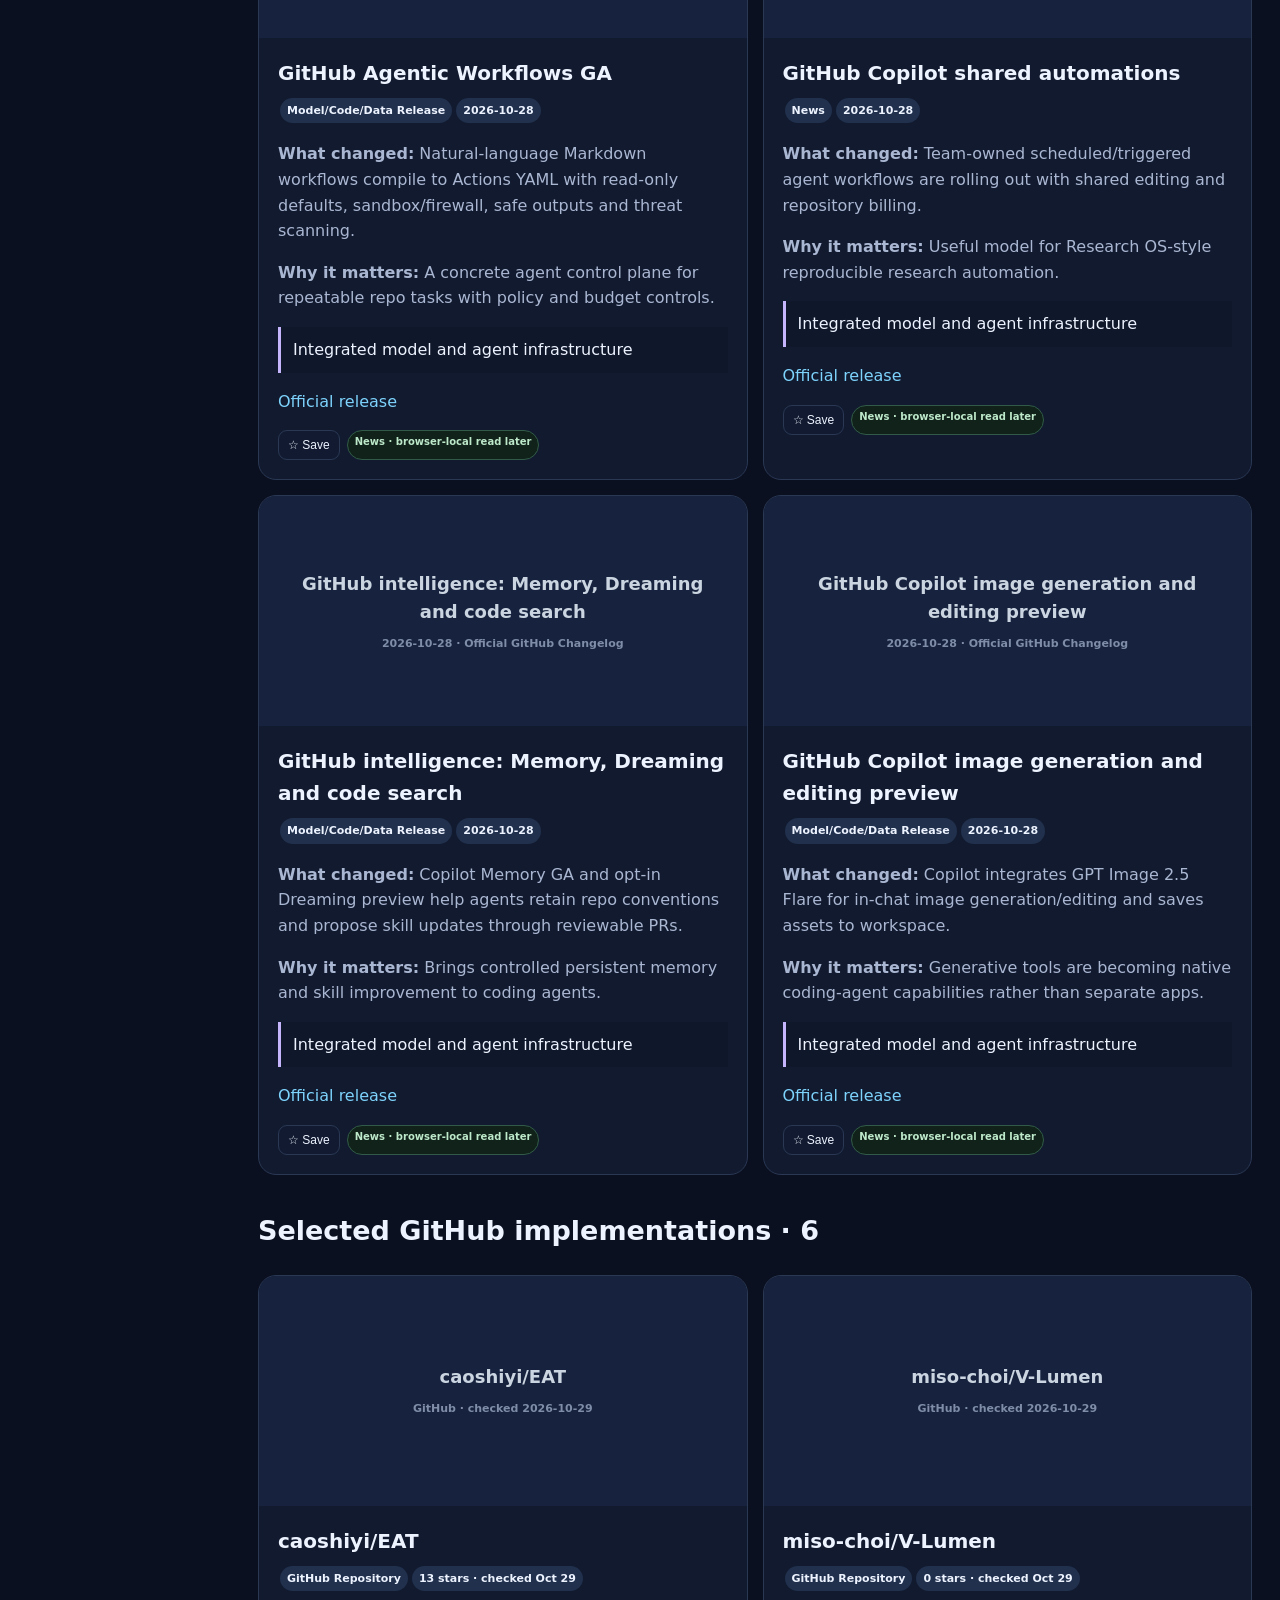
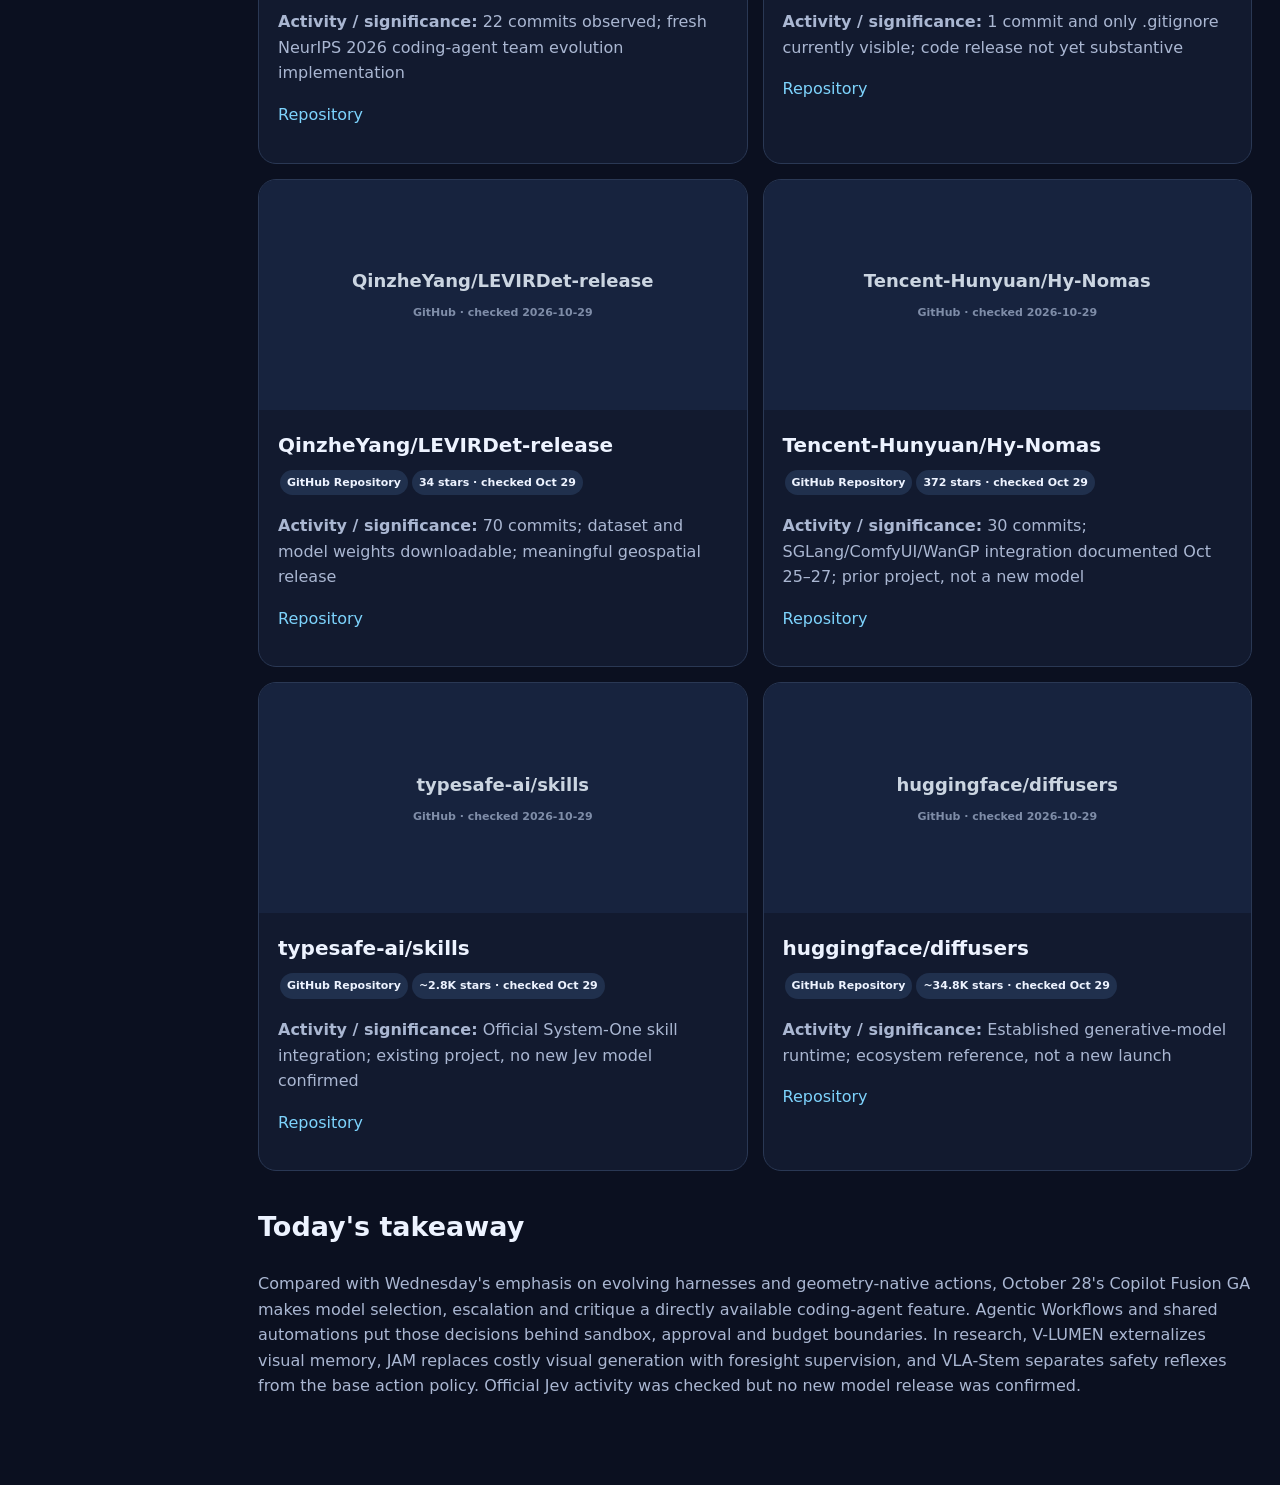
==== commit a435cdfe: "Publish Oct 29 research feed with correct visible Thursday tab" ====
--- a/index.html
+++ b/index.html
@@ -2,7 +2,7 @@
 <button class="navbtn topnav active" id="today-nav" type="button">◉ Today<small>Public daily research feed</small></button>
 <button class="navbtn private-nav" id="private-workspace-btn" type="button">🔒 Private Workspace<small>Today · Topic Radar · Map · Library</small></button>
 </nav><button class="navbtn saved-nav" data-target="saved">Legacy saved<small><span id="saved-count">0</span> browser-local items</small></button></aside><main class="main">
-<div class="daytabs" aria-label="Today by date"><button class="navbtn daytab" data-target="sun">Sun<small>Oct 25</small></button><button class="navbtn daytab" data-target="mon">Mon<small>Oct 26</small></button><button class="navbtn daytab" data-target="tue">Tue<small>Oct 27</small></button><button class="navbtn daytab active" data-target="wed">Wed<small>Oct 28</small></button><button class="navbtn daytab disabled" data-target="thu">Thu<small>Oct 29</small></button><button class="navbtn daytab disabled" data-target="fri">Fri<small>Oct 30</small></button></div>
+<div class="daytabs" aria-label="Today by date"><button class="navbtn daytab" data-target="sun">Sun<small>Oct 25</small></button><button class="navbtn daytab" data-target="mon">Mon<small>Oct 26</small></button><button class="navbtn daytab" data-target="tue">Tue<small>Oct 27</small></button><button class="navbtn daytab" data-target="wed">Wed<small>Oct 28</small></button><button class="navbtn daytab active" data-target="thu">Thu<small>Oct 29</small></button><button class="navbtn daytab disabled" data-target="fri">Fri<small>Oct 30</small></button></div>
 <!-- Previous week date labels: &lt;div class=&quot;daytabs&quot; aria-label=&quot;Today by date&quot;&gt;&lt;button class=&quot;navbtn daytab&quot; data-target=&quot;sun&quot;&gt;Sun&lt;small&gt;Oct 4&lt;/small&gt;&lt;/button&gt;&lt;button class=&quot;navbtn daytab disabled&quot; data-target=&quot;mon&quot;&gt;Mon&lt;small&gt;Oct 5&lt;/small&gt;&lt;/button&gt;&lt;button class=&quot;navbtn daytab&quot; data-target=&quot;tue&quot;&gt;Tue&lt;small&gt;Oct 6&lt;/small&gt;&lt;/button&gt;&lt;button class=&quot;navbtn daytab&quot; data-target=&quot;wed&quot;&gt;Wed&lt;small&gt;Oct 7&lt;/small&gt;&lt;/button&gt;&lt;button class=&quot;navbtn daytab&quot; data-target=&quot;thu&quot;&gt;Thu&lt;small&gt;Oct 8&lt;/small&gt;&lt;/button&gt;&lt;button class=&quot;navbtn daytab active&quot; data-target=&quot;fri&quot;&gt;Fri&lt;small&gt;Oct 9&lt;/small&gt;&lt;/button&gt;&lt;/div&gt;
  -->
 <div class="filters"><button class="filter active" data-filter="all">All</button><button class="filter" data-filter="vlm">VLM / LVLM</button><button class="filter" data-filter="vla">VLA / Embodied</button><button class="filter" data-filter="geo">Geospatial AI</button><button class="filter" data-filter="world">World Models / Physical AI</button><button class="filter" data-filter="agent">Agentic Models</button><button class="filter" data-filter="gen">Generative Modeling</button><button class="filter" data-filter="news">News & Releases</button></div>
@@ -315,7 +315,7 @@
 <article class="card topic-item" data-topics="geo vlm news"><a href="https://github.com/ce-dric/OBB-PBD" target="_blank" rel="noopener noreferrer"><div class="thumb"><div class="fallback">ce-dric/OBB-PBD<small>GitHub · checked 2026-10-27</small></div></div></a><div class="cardbody"><h3>ce-dric/OBB-PBD</h3><span class="tag">Model / Code / Data Release</span><span class="tag">0 stars · checked 2026-10-27</span><p><strong>What it does:</strong> Aerial referring-expression grounding with oriented boxes; training scripts, evaluation protocols and HF checkpoints.</p><p><strong>Observed activity:</strong> 4 commits visible, complete reproducibility artifacts; checked 2026-10-27.</p><p><strong>Why it matters:</strong> Concrete geospatial VLM grounding benchmark and released model.</p><p><a href="https://github.com/ce-dric/OBB-PBD" target="_blank" rel="noopener noreferrer">Official repository →</a></p></div></article>
 <article class="card topic-item" data-topics="agent news"><a href="https://github.com/CenYangtze/EvoRouter" target="_blank" rel="noopener noreferrer"><div class="thumb"><div class="fallback">CenYangtze/EvoRouter<small>GitHub · checked 2026-10-27</small></div></div></a><div class="cardbody"><h3>CenYangtze/EvoRouter</h3><span class="tag">Model / Code / Data Release</span><span class="tag">3 stars · checked 2026-10-27</span><p><strong>What it does:</strong> Training and evaluation framework for cost-aware multi-agent configuration routing.</p><p><strong>Observed activity:</strong> 3 commits visible and runnable source tree; checked 2026-10-27.</p><p><strong>Why it matters:</strong> Evaluates routing cost and task accuracy together.</p><p><a href="https://github.com/CenYangtze/EvoRouter" target="_blank" rel="noopener noreferrer">Official repository →</a></p></div></article>
 <article class="card topic-item" data-topics="vla world news"><a href="https://github.com/gwenzhang/OSWAM" target="_blank" rel="noopener noreferrer"><div class="thumb"><div class="fallback">gwenzhang/OSWAM<small>GitHub · checked 2026-10-27</small></div></div></a><div class="cardbody"><h3>gwenzhang/OSWAM</h3><span class="tag">Model / Code / Data Release</span><span class="tag">unverified stars · checked 2026-10-27</span><p><strong>What it does:</strong> Research repository for one-step World-Action Model.</p><p><strong>Observed activity:</strong> Repository exists under the lead author's account; current stars and release completeness not verified on 2026-10-27.</p><p><strong>Why it matters:</strong> Tracks low-latency embodied action-generation implementations.</p><p><a href="https://github.com/gwenzhang/OSWAM" target="_blank" rel="noopener noreferrer">Official repository →</a></p></div></article></div><h2>Today's takeaway</h2><div class="box"><p>DecisionRAG and the independent JEV clinical evaluation show structured one-pass judgments moving into retrieval and evidence-sensitive workflows. EvoRouter and MiniWeb move agent orchestration toward measurable cost and skill coverage, while OSWAM, VGGT uncertainty probes and MemVLN make embodied action faster and spatial state more dependable. Compared with Monday, the strongest new signal is explicit decision/evidence selection paired with configurable execution approval, not another general-purpose model launch.</p></div></section>
-<section id="wed" class="day active"><div class="hero"><div class="eyebrow">Wednesday · October 28, 2026</div><h1>Geometry-native world models, evolving agent skills and open multimodal decision models</h1><p>Fresh-first: 17 papers first submitted October 26–27 and listed in the October 28 arXiv batch; 5 verified official October 27 announcements and 7 concrete GitHub repositories checked October 28. Venue acceptance is distinguished from preprints, and beta/preview status from generally available products. Official TypeSafe AI Jev and public X/LinkedIn activity were checked; no new official Jev release was verified. Repo stars are point-in-time signals, not growth metrics.</p></div><h2>Research Papers</h2><div class="cards"><article class="card topic-item" data-topics="vlm world gen"><a href="https://arxiv.org/abs/2610.36022" target="_blank" rel="noopener noreferrer"><div class="thumb"><div class="fallback">Learning and Reasoning with Geometry: How Generation Helps Spatial Understanding<small>2026-10-26 · arXiv</small></div></div></a><div class="cardbody"><h3>Learning and Reasoning with Geometry: How Generation Helps Spatial Understanding</h3><span class="tag">Research Paper</span><span class="tag">2026-10-26 · arXiv</span><span class="tag">VLM / LVLM</span><span class="tag">Spatial Reasoning</span><span class="tag">Generative Modeling</span><p><strong>Problem:</strong> Spatial questions can lack reliable geometric evidence.</p><p><strong>Approach / contribution:</strong> GeoUG jointly learns depth/multi-view generation and understanding; an RL-trained gate decides when to generate depth evidence.</p><p><strong>Why it matters:</strong> Reports 97.9%/90.8%/94.2% circular accuracy on three spatial benchmarks with fewer evidence-generation calls.</p><div class="trend">Always reasoning from RGB → selectively generating 3D evidence</div><p><a href="https://arxiv.org/abs/2610.36022" target="_blank" rel="noopener noreferrer">Paper</a> · <a href="https://arxiv.org/pdf/2610.36022.pdf" target="_blank" rel="noopener noreferrer">PDF</a></p></div></article>
+<section id="wed" class="day"><div class="hero"><div class="eyebrow">Wednesday · October 28, 2026</div><h1>Geometry-native world models, evolving agent skills and open multimodal decision models</h1><p>Fresh-first: 17 papers first submitted October 26–27 and listed in the October 28 arXiv batch; 5 verified official October 27 announcements and 7 concrete GitHub repositories checked October 28. Venue acceptance is distinguished from preprints, and beta/preview status from generally available products. Official TypeSafe AI Jev and public X/LinkedIn activity were checked; no new official Jev release was verified. Repo stars are point-in-time signals, not growth metrics.</p></div><h2>Research Papers</h2><div class="cards"><article class="card topic-item" data-topics="vlm world gen"><a href="https://arxiv.org/abs/2610.36022" target="_blank" rel="noopener noreferrer"><div class="thumb"><div class="fallback">Learning and Reasoning with Geometry: How Generation Helps Spatial Understanding<small>2026-10-26 · arXiv</small></div></div></a><div class="cardbody"><h3>Learning and Reasoning with Geometry: How Generation Helps Spatial Understanding</h3><span class="tag">Research Paper</span><span class="tag">2026-10-26 · arXiv</span><span class="tag">VLM / LVLM</span><span class="tag">Spatial Reasoning</span><span class="tag">Generative Modeling</span><p><strong>Problem:</strong> Spatial questions can lack reliable geometric evidence.</p><p><strong>Approach / contribution:</strong> GeoUG jointly learns depth/multi-view generation and understanding; an RL-trained gate decides when to generate depth evidence.</p><p><strong>Why it matters:</strong> Reports 97.9%/90.8%/94.2% circular accuracy on three spatial benchmarks with fewer evidence-generation calls.</p><div class="trend">Always reasoning from RGB → selectively generating 3D evidence</div><p><a href="https://arxiv.org/abs/2610.36022" target="_blank" rel="noopener noreferrer">Paper</a> · <a href="https://arxiv.org/pdf/2610.36022.pdf" target="_blank" rel="noopener noreferrer">PDF</a></p></div></article>
 <article class="card topic-item" data-topics="vla world vlm"><a href="https://arxiv.org/abs/2610.36011" target="_blank" rel="noopener noreferrer"><div class="thumb"><div class="fallback">E0.5: From Reconstructive to Future-Predictive 3D Foundations for Robotic World-Action Modeling<small>2026-10-26 · arXiv</small></div></div></a><div class="cardbody"><h3>E0.5: From Reconstructive to Future-Predictive 3D Foundations for Robotic World-Action Modeling</h3><span class="tag">Research Paper</span><span class="tag">2026-10-26 · arXiv</span><span class="tag">VLA / Embodied</span><span class="tag">World Models / Physical AI</span><span class="tag">World-Action Models</span><span class="tag">Spatial Reasoning</span><p><strong>Problem:</strong> Video-first world-action models treat 3D geometry as an auxiliary representation.</p><p><strong>Approach / contribution:</strong> Uses a 3D foundation model as the primary backbone and predicts future geometry jointly with robot actions.</p><p><strong>Why it matters:</strong> Reports 89.90% RoboTwin clean success without embodied pretraining and real-world gains after 160k-trajectory pretraining.</p><div class="trend">3D as auxiliary cue → geometry-native action modeling</div><p><a href="https://arxiv.org/abs/2610.36011" target="_blank" rel="noopener noreferrer">Paper</a> · <a href="https://arxiv.org/pdf/2610.36011.pdf" target="_blank" rel="noopener noreferrer">PDF</a></p></div></article>
 <article class="card topic-item" data-topics="vla world"><a href="https://arxiv.org/abs/2610.36068" target="_blank" rel="noopener noreferrer"><div class="thumb"><div class="fallback">Rollback: Experience Backtracking in World Models for Policy Improvement<small>2026-10-26 · arXiv</small></div></div></a><div class="cardbody"><h3>Rollback: Experience Backtracking in World Models for Policy Improvement</h3><span class="tag">Research Paper</span><span class="tag">2026-10-26 · arXiv</span><span class="tag">VLA / Embodied</span><span class="tag">World Models / Physical AI</span><span class="tag">World-Action Models</span><p><strong>Problem:</strong> Forward-only imagined rollouts cannot identify which decisions caused success or failure.</p><p><strong>Approach / contribution:</strong> Rewinds critical world-model states, branches alternative actions, and distills counterfactual outcomes into action-level supervision.</p><p><strong>Why it matters:</strong> Reports +10.67 to +11.85 percentage-point real-robot success gains across three tasks versus strongest baselines.</p><div class="trend">Forward simulation → counterfactual policy repair</div><p><a href="https://arxiv.org/abs/2610.36068" target="_blank" rel="noopener noreferrer">Paper</a> · <a href="https://arxiv.org/pdf/2610.36068.pdf" target="_blank" rel="noopener noreferrer">PDF</a></p></div></article>
 <article class="card topic-item" data-topics="agent vlm vla gen"><a href="https://arxiv.org/abs/2610.36077" target="_blank" rel="noopener noreferrer"><div class="thumb"><div class="fallback">The Trinity: Capability-Driven Recursive Self-Improvement for Multimodal Agents<small>2026-10-26 · arXiv</small></div></div></a><div class="cardbody"><h3>The Trinity: Capability-Driven Recursive Self-Improvement for Multimodal Agents</h3><span class="tag">Research Paper</span><span class="tag">2026-10-26 · arXiv</span><span class="tag">Agentic Models / AI Agents</span><span class="tag">Agentic VLM</span><span class="tag">VLA / Embodied</span><span class="tag">Generative Modeling</span><p><strong>Problem:</strong> Manually evolving multimodal agent harnesses and verifiable environments does not scale.</p><p><strong>Approach / contribution:</strong> Creator, Explorer and Evolver construct a capability tree, reusable harness modules and a capability-aware router.</p><p><strong>Why it matters:</strong> Authors report +34 points on 28 training benchmarks and +26 on 18 unseen benchmarks.</p><div class="trend">Task-specific prompts → capability-routed evolving harnesses</div><p><a href="https://arxiv.org/abs/2610.36077" target="_blank" rel="noopener noreferrer">Paper</a> · <a href="https://arxiv.org/pdf/2610.36077.pdf" target="_blank" rel="noopener noreferrer">PDF</a></p></div></article>
@@ -342,7 +342,29 @@
 <article class="card topic-item" data-topics="vlm world news"><a href="https://github.com/jaesung8/clustersplat" target="_blank" rel="noopener noreferrer"><div class="thumb"><div class="fallback">jaesung8/clustersplat<small>GitHub · checked 2026-10-28</small></div></div></a><div class="cardbody"><h3>jaesung8/clustersplat</h3><span class="tag">Model / Code / Data Release</span><span class="tag">0 stars · checked 2026-10-28</span><p><strong>What it does:</strong> NeurIPS Spotlight 3D grounding project page.</p><p><strong>Observed activity:</strong> Project page only; no verified full implementation; last push 2026-10-14.</p><p><strong>Why it matters:</strong> Stars and push timestamps are discovery signals, not proof of quality or growth.</p><p><a href="https://github.com/jaesung8/clustersplat" target="_blank" rel="noopener noreferrer">Official repository</a></p></div></article>
 <article class="card topic-item" data-topics="agent news"><a href="https://github.com/typesafe-ai/skills" target="_blank" rel="noopener noreferrer"><div class="thumb"><div class="fallback">typesafe-ai/skills<small>GitHub · checked 2026-10-28</small></div></div></a><div class="cardbody"><h3>typesafe-ai/skills</h3><span class="tag">Model / Code / Data Release</span><span class="tag">2,840 stars · checked 2026-10-28</span><p><strong>What it does:</strong> TypeSafe System-One API integration instructions for coding agents.</p><p><strong>Observed activity:</strong> Official existing skill; no new Oct 28 launch confirmed; last push 2026-10-23.</p><p><strong>Why it matters:</strong> Stars and push timestamps are discovery signals, not proof of quality or growth.</p><p><a href="https://github.com/typesafe-ai/skills" target="_blank" rel="noopener noreferrer">Official repository</a></p></div></article>
 <article class="card topic-item" data-topics="agent news"><a href="https://github.com/spinframework/spin" target="_blank" rel="noopener noreferrer"><div class="thumb"><div class="fallback">spinframework/spin<small>GitHub · checked 2026-10-28</small></div></div></a><div class="cardbody"><h3>spinframework/spin</h3><span class="tag">Model / Code / Data Release</span><span class="tag">6,560 stars · checked 2026-10-28</span><p><strong>What it does:</strong> Sandbox isolation and constrained agent execution infrastructure.</p><p><strong>Observed activity:</strong> Mature WebAssembly runtime, cited in new Akamai sandbox beta; last push 2026-10-23.</p><p><strong>Why it matters:</strong> Stars and push timestamps are discovery signals, not proof of quality or growth.</p><p><a href="https://github.com/spinframework/spin" target="_blank" rel="noopener noreferrer">Official repository</a></p></div></article></div><h2>Today's takeaway</h2><div class="box"><p>Compared with Tuesday's one-pass decision routing, today's strongest shift is toward <strong>enforced, modular execution</strong>: Concordat makes approvals and legal tool states executable, while Skill Dreaming and Trinity evolve the harness from verified feedback. Geometry is becoming a first-class foundation for robotics (E0.5, TAPESTRY, GroundControl), not just an auxiliary visual feature. Liquid AI's LFM3 family brings open-weight vision and decision specialists to the edge; Genie 4 and Akamai Agent Sandbox extend the same trend toward interactive worlds and bounded agent runtimes.</p></div></section>
-<section id="thu" class="day"><div class="placeholder">Next report: Thursday, Oct 29.</div></section>
+<section id="thu" class="day active"><div class="hero"><div class="eyebrow">Thursday · October 29, 2026</div><h1>Copilot Fusion makes model routing a product primitive; agent governance and visual memory advance</h1><p>Freshness: GitHub Universe announcements dated October 28, and arXiv work first submitted October 25–27 (plus one explicitly labeled high-impact June geospatial dataset). Checked official GitHub, TypeSafe AI X/LinkedIn, arXiv and code repositories. No newly verified official Jev model launch. Repo stars checked October 29; no unverified growth rates.</p></div><h2>Research Papers · 13</h2><div class="cards"><article class="card topic-item" data-topics="vlm"><a href="https://arxiv.org/abs/2610.37019" target="_blank" rel="noopener noreferrer"><div class="thumb"><div class="fallback">V-LUMEN: Visual Lookup Memory for Embedding Scaling in Vision-Language Models<small>2026-10-27 · NeurIPS 2026</small></div></div></a><div class="cardbody"><h3>V-LUMEN: Visual Lookup Memory for Embedding Scaling in Vision-Language Models</h3><span class="tag">Research Paper</span><span class="tag">2026-10-27 · NeurIPS 2026</span><span class="tag">VLM / LVLM</span><span class="tag">Visual Memory</span><p><strong>Problem:</strong> VLM visual features are continuous and hard to address with external memory.</p><p><strong>Approach / contribution:</strong> Discretizes patches, hashes spatial context, and uses text-conditioned lookup into external visual memory.</p><p><strong>Why it matters:</strong> Frozen Qwen3-VL-2B improves across five reasoning benchmarks; code repository currently has a placeholder only.</p><div class="trend">Dense backbone scaling → external spatial visual memory</div><p><a href="https://arxiv.org/abs/2610.37019" target="_blank" rel="noopener noreferrer">Paper</a> · <a href="https://arxiv.org/pdf/2610.37019.pdf" target="_blank" rel="noopener noreferrer">PDF</a></p></div></article>
+<article class="card topic-item" data-topics="vlm"><a href="https://arxiv.org/abs/2610.36986" target="_blank" rel="noopener noreferrer"><div class="thumb"><div class="fallback">LearnPrunerV2: Learnable Progressive Token Pruning for Vision-Language Models<small>2026-10-27 · ACM Multimedia 2026</small></div></div></a><div class="cardbody"><h3>LearnPrunerV2: Learnable Progressive Token Pruning for Vision-Language Models</h3><span class="tag">Research Paper</span><span class="tag">2026-10-27 · ACM Multimedia 2026</span><span class="tag">VLM / LVLM</span><p><strong>Problem:</strong> Visual tokens impose large VLM inference costs.</p><p><strong>Approach / contribution:</strong> Layerwise saliency/query-relevance modules and deterministic per-layer token budgets.</p><p><strong>Why it matters:</strong> Authors report 99.8% performance retention after removing 77.8% of visual tokens.</p><div class="trend">Fixed visual tokens → adaptive relevance-based pruning</div><p><a href="https://arxiv.org/abs/2610.36986" target="_blank" rel="noopener noreferrer">Paper</a> · <a href="https://arxiv.org/pdf/2610.36986.pdf" target="_blank" rel="noopener noreferrer">PDF</a></p></div></article>
+<article class="card topic-item" data-topics="vla world"><a href="https://arxiv.org/abs/2610.37219" target="_blank" rel="noopener noreferrer"><div class="thumb"><div class="fallback">Vision-Language-Action or World-Action? Just Action Models<small>2026-10-27 · arXiv</small></div></div></a><div class="cardbody"><h3>Vision-Language-Action or World-Action? Just Action Models</h3><span class="tag">Research Paper</span><span class="tag">2026-10-27 · arXiv</span><span class="tag">VLA / Embodied</span><span class="tag">World Models / Physical AI</span><span class="tag">World-Action Models</span><p><strong>Problem:</strong> VLA vs WAM comparisons confound backbone, future loss and inference machinery.</p><p><strong>Approach / contribution:</strong> Trains action policies with future-embedding foresight but discards prediction head at inference.</p><p><strong>Why it matters:</strong> Reports competitive LIBERO/RoboTwin success with 73% fewer estimated training FLOPs versus FastWAM.</p><div class="trend">Video generation at inference → foresight-supervised direct action</div><p><a href="https://arxiv.org/abs/2610.37219" target="_blank" rel="noopener noreferrer">Paper</a> · <a href="https://arxiv.org/pdf/2610.37219.pdf" target="_blank" rel="noopener noreferrer">PDF</a></p></div></article>
+<article class="card topic-item" data-topics="vla world"><a href="https://arxiv.org/abs/2610.37381" target="_blank" rel="noopener noreferrer"><div class="thumb"><div class="fallback">PDRVLA: A Vision-Language-Action Model with Physical Dynamics Representations<small>2026-10-27 · arXiv</small></div></div></a><div class="cardbody"><h3>PDRVLA: A Vision-Language-Action Model with Physical Dynamics Representations</h3><span class="tag">Research Paper</span><span class="tag">2026-10-27 · arXiv</span><span class="tag">VLA / Embodied</span><span class="tag">World Models / Physical AI</span><span class="tag">World-Action Models</span><p><strong>Problem:</strong> Online future video generation is too slow for real-time control.</p><p><strong>Approach / contribution:</strong> Learns compact physical dynamics tokens from future RGB/depth/flow feature prediction.</p><p><strong>Why it matters:</strong> Authors report 99.3% LIBERO and 93.6% RoboTwin 2.0 success; needs independent replication.</p><div class="trend">Pixel-level world simulation → compact physical state tokens</div><p><a href="https://arxiv.org/abs/2610.37381" target="_blank" rel="noopener noreferrer">Paper</a> · <a href="https://arxiv.org/pdf/2610.37381.pdf" target="_blank" rel="noopener noreferrer">PDF</a></p></div></article>
+<article class="card topic-item" data-topics="vla world"><a href="https://arxiv.org/abs/2610.37378" target="_blank" rel="noopener noreferrer"><div class="thumb"><div class="fallback">VLA-Stem: A Lightweight Safety Mechanism for Vision-Language-Action Models via Reinforcement Learning<small>2026-10-27 · arXiv</small></div></div></a><div class="cardbody"><h3>VLA-Stem: A Lightweight Safety Mechanism for Vision-Language-Action Models via Reinforcement Learning</h3><span class="tag">Research Paper</span><span class="tag">2026-10-27 · arXiv</span><span class="tag">VLA / Embodied</span><span class="tag">World Models / Physical AI</span><p><strong>Problem:</strong> VLA action chunks can collide with dynamic obstacles.</p><p><strong>Approach / contribution:</strong> A separately trained reflex-style safety policy adjusts motion while retaining the base VLA.</p><p><strong>Why it matters:</strong> Reports 52.8% collision-free success versus 23.7% for the strongest safety baseline.</p><div class="trend">Monolithic VLA policy → independent physical safety layer</div><p><a href="https://arxiv.org/abs/2610.37378" target="_blank" rel="noopener noreferrer">Paper</a> · <a href="https://arxiv.org/pdf/2610.37378.pdf" target="_blank" rel="noopener noreferrer">PDF</a></p></div></article>
+<article class="card topic-item" data-topics="agent"><a href="https://arxiv.org/abs/2610.36848" target="_blank" rel="noopener noreferrer"><div class="thumb"><div class="fallback">Evolving Agent Teams<small>2026-10-27 · NeurIPS 2026 (repository claim)</small></div></div></a><div class="cardbody"><h3>Evolving Agent Teams</h3><span class="tag">Research Paper</span><span class="tag">2026-10-27 · NeurIPS 2026 (repository claim)</span><span class="tag">Agentic Models / AI Agents</span><p><strong>Problem:</strong> Fixed coding-agent teams get stuck at local optima.</p><p><strong>Approach / contribution:</strong> Supervisor restructures agent teams using persistent lessons and execution history.</p><p><strong>Why it matters:</strong> Reports 36 of 47 FlashInfer production workloads improved; code repository has 13 stars at check.</p><div class="trend">Static multi-agent teams → evidence-driven team restructuring</div><p><a href="https://arxiv.org/abs/2610.36848" target="_blank" rel="noopener noreferrer">Paper</a> · <a href="https://arxiv.org/pdf/2610.36848.pdf" target="_blank" rel="noopener noreferrer">PDF</a></p></div></article>
+<article class="card topic-item" data-topics="agent"><a href="https://arxiv.org/abs/2610.35966" target="_blank" rel="noopener noreferrer"><div class="thumb"><div class="fallback">EMMA: Structured Episodic Memory for Multi-Agent Workflow Synthesis<small>2026-10-25 · arXiv</small></div></div></a><div class="cardbody"><h3>EMMA: Structured Episodic Memory for Multi-Agent Workflow Synthesis</h3><span class="tag">Research Paper</span><span class="tag">2026-10-25 · arXiv</span><span class="tag">Agentic Models / AI Agents</span><p><strong>Problem:</strong> Agent improvements can be applied to the wrong scope and cause interference.</p><p><strong>Approach / contribution:</strong> Structured episodic memory separates controller routing, specialist prompts and procedural skills, with guarded edits.</p><p><strong>Why it matters:</strong> Reports up to 32.5% improvement over strongest baseline and fewer training executions.</p><div class="trend">Unscoped prompt evolution → bounded role-owned memory updates</div><p><a href="https://arxiv.org/abs/2610.35966" target="_blank" rel="noopener noreferrer">Paper</a> · <a href="https://arxiv.org/pdf/2610.35966.pdf" target="_blank" rel="noopener noreferrer">PDF</a></p></div></article>
+<article class="card topic-item" data-topics="agent"><a href="https://arxiv.org/abs/2610.35959" target="_blank" rel="noopener noreferrer"><div class="thumb"><div class="fallback">AgentBaton: Efficient Model Collaboration in Agentic Tasks<small>2026-10-26 · arXiv</small></div></div></a><div class="cardbody"><h3>AgentBaton: Efficient Model Collaboration in Agentic Tasks</h3><span class="tag">Research Paper</span><span class="tag">2026-10-26 · arXiv</span><span class="tag">Agentic Models / AI Agents</span><span class="tag">Decision Models / System-One</span><p><strong>Problem:</strong> Using a strong model throughout long agent tasks is expensive.</p><p><strong>Approach / contribution:</strong> Detects when to hand off from a capable model to a cheaper model mid-task.</p><p><strong>Why it matters:</strong> Reports 65.9% mean API cost reduction across tested model pairs.</p><div class="trend">Query-level routing → stage-aware within-task handoff</div><p><a href="https://arxiv.org/abs/2610.35959" target="_blank" rel="noopener noreferrer">Paper</a> · <a href="https://arxiv.org/pdf/2610.35959.pdf" target="_blank" rel="noopener noreferrer">PDF</a></p></div></article>
+<article class="card topic-item" data-topics="agent vlm"><a href="https://arxiv.org/abs/2610.36006" target="_blank" rel="noopener noreferrer"><div class="thumb"><div class="fallback">MedJev: Evaluating Zero-Shot System-One Decision Making in Medicine<small>2026-10-26 · arXiv</small></div></div></a><div class="cardbody"><h3>MedJev: Evaluating Zero-Shot System-One Decision Making in Medicine</h3><span class="tag">Research Paper</span><span class="tag">2026-10-26 · arXiv</span><span class="tag">Decision Models / System-One</span><span class="tag">Agentic Models / AI Agents</span><p><strong>Problem:</strong> Decision models may be miscalibrated on patient-level outcomes.</p><p><strong>Approach / contribution:</strong> Evaluates an open local System-One model on 10 medical benchmarks and two-parameter recalibration.</p><p><strong>Why it matters:</strong> Reports mortality AUROC 0.926 but poor raw mortality calibration (ECE 0.286); independent research, not official Jev release.</p><div class="trend">Raw fast decisions → local calibration and outcome-aware checks</div><p><a href="https://arxiv.org/abs/2610.36006" target="_blank" rel="noopener noreferrer">Paper</a> · <a href="https://arxiv.org/pdf/2610.36006.pdf" target="_blank" rel="noopener noreferrer">PDF</a></p></div></article>
+<article class="card topic-item" data-topics="agent vlm"><a href="https://arxiv.org/abs/2610.36877" target="_blank" rel="noopener noreferrer"><div class="thumb"><div class="fallback">GUI-JEPA: Candidate-Conditioned JEPA Latents as a Fast Action Policy for Mobile GUI Agents<small>2026-10-27 · arXiv</small></div></div></a><div class="cardbody"><h3>GUI-JEPA: Candidate-Conditioned JEPA Latents as a Fast Action Policy for Mobile GUI Agents</h3><span class="tag">Research Paper</span><span class="tag">2026-10-27 · arXiv</span><span class="tag">Agentic Models / AI Agents</span><span class="tag">VLM / LVLM</span><span class="tag">Decision Models / System-One</span><p><strong>Problem:</strong> Autoregressive GUI action generation is slow.</p><p><strong>Approach / contribution:</strong> Scores candidate GUI actions in a JEPA latent space without text decoding.</p><p><strong>Why it matters:</strong> Reports 2.8–4.0x faster than matched Qwen2.5-VL-7B agent at 86–92% accuracy.</p><div class="trend">Token-decoded GUI actions → one-pass latent candidate scoring</div><p><a href="https://arxiv.org/abs/2610.36877" target="_blank" rel="noopener noreferrer">Paper</a> · <a href="https://arxiv.org/pdf/2610.36877.pdf" target="_blank" rel="noopener noreferrer">PDF</a></p></div></article>
+<article class="card topic-item" data-topics="agent"><a href="https://arxiv.org/abs/2610.35987" target="_blank" rel="noopener noreferrer"><div class="thumb"><div class="fallback">PROBE: Frontier Coding Agents Find Different Bugs Than Maintainers Fix<small>2026-10-26 · arXiv</small></div></div></a><div class="cardbody"><h3>PROBE: Frontier Coding Agents Find Different Bugs Than Maintainers Fix</h3><span class="tag">Research Paper</span><span class="tag">2026-10-26 · arXiv</span><span class="tag">Agentic Models / AI Agents</span><p><strong>Problem:</strong> Agent bug-finding success is poorly aligned with maintainers' actual fixes.</p><p><strong>Approach / contribution:</strong> Benchmarks against 2,457 fixed bugs from 20 repositories over 18 months.</p><p><strong>Why it matters:</strong> Finds below 21% recall and below 9% precision relative to reference fixes.</p><div class="trend">Self-reported bug validity → maintainer-grounded evaluation</div><p><a href="https://arxiv.org/abs/2610.35987" target="_blank" rel="noopener noreferrer">Paper</a> · <a href="https://arxiv.org/pdf/2610.35987.pdf" target="_blank" rel="noopener noreferrer">PDF</a></p></div></article>
+<article class="card topic-item" data-topics="geo vlm"><a href="https://arxiv.org/abs/2606.25312" target="_blank" rel="noopener noreferrer"><div class="thumb"><div class="fallback">LEVIRDet: A Million-Scale 159-Category Dataset and Foundation Model for Universal Remote Sensing Object Detection<small>2026-06-24 · arXiv</small></div></div></a><div class="cardbody"><h3>LEVIRDet: A Million-Scale 159-Category Dataset and Foundation Model for Universal Remote Sensing Object Detection</h3><span class="tag">High-impact recent paper</span><span class="tag">2026-06-24 · arXiv</span><span class="tag">Geospatial AI</span><span class="tag">VLM / LVLM</span><p><strong>Problem:</strong> Remote-sensing detectors lack shared category and resolution coverage.</p><p><strong>Approach / contribution:</strong> Releases 159-category dataset and GSD-aware detection foundation model.</p><p><strong>Why it matters / impact reason:</strong> High-impact recent paper: 2.56M boxes, 700K annotations and 9 external benchmarks; public weights/data now available; 34 GitHub stars checked Oct 29.</p><div class="trend">Narrow fixed-sensor detection → broad cross-sensor detection</div><p><a href="https://arxiv.org/abs/2606.25312" target="_blank" rel="noopener noreferrer">Paper</a> · <a href="https://arxiv.org/pdf/2606.25312.pdf" target="_blank" rel="noopener noreferrer">PDF</a></p></div></article>
+<article class="card topic-item" data-topics="geo"><a href="https://arxiv.org/abs/2610.37056" target="_blank" rel="noopener noreferrer"><div class="thumb"><div class="fallback">Quantized Edge Inference of a Self-Supervised SAR-Optical Encoder on Commodity x86 Hardware<small>2026-10-27 · arXiv</small></div></div></a><div class="cardbody"><h3>Quantized Edge Inference of a Self-Supervised SAR-Optical Encoder on Commodity x86 Hardware</h3><span class="tag">Research Paper</span><span class="tag">2026-10-27 · arXiv</span><span class="tag">Geospatial AI</span><p><strong>Problem:</strong> EO foundation encoders are costly on field CPUs.</p><p><strong>Approach / contribution:</strong> Benchmarks quantized SAR-optical encoder on commodity x86 CPU and integrated GPUs.</p><p><strong>Why it matters:</strong> Direct deployment/energy measurements complement purely accuracy-based EO research.</p><div class="trend">Cloud-only geospatial encoders → practical edge inference</div><p><a href="https://arxiv.org/abs/2610.37056" target="_blank" rel="noopener noreferrer">Paper</a> · <a href="https://arxiv.org/pdf/2610.37056.pdf" target="_blank" rel="noopener noreferrer">PDF</a></p></div></article></div><h2>News &amp; Releases · 6</h2><div class="cards"><article class="card topic-item" data-topics="agent news"><a href="https://github.blog/changelog/2026-10-28-route-and-orchestrate-models-with-github-copilot-fusion/" target="_blank" rel="noopener noreferrer"><div class="thumb"><div class="fallback">GitHub Copilot Fusion — multi-model orchestration GA<small>2026-10-28 · Official GitHub Changelog</small></div></div></a><div class="cardbody"><h3>GitHub Copilot Fusion — multi-model orchestration GA</h3><span class="tag">Model/Code/Data Release</span><span class="tag">2026-10-28</span><p><strong>What changed:</strong> Single/Cascade/Critique workflows select models per task and effort level; enterprise policies constrain the model pool.</p><p><strong>Why it matters:</strong> Moves agent routing into a default product workflow; GitHub reports competitive coding-agent performance at roughly half task API cost.</p><div class="trend">Integrated model and agent infrastructure</div><p><a href="https://github.blog/changelog/2026-10-28-route-and-orchestrate-models-with-github-copilot-fusion/" target="_blank" rel="noopener noreferrer">Official release</a></p></div></article>
+<article class="card topic-item" data-topics="agent news"><a href="https://github.blog/changelog/2026-10-28-github-copilot-fusion-now-supports-selection-of-local-models/" target="_blank" rel="noopener noreferrer"><div class="thumb"><div class="fallback">Copilot Fusion local/cloud model routing preview<small>2026-10-28 · Official GitHub Changelog</small></div></div></a><div class="cardbody"><h3>Copilot Fusion local/cloud model routing preview</h3><span class="tag">Model/Code/Data Release</span><span class="tag">2026-10-28</span><p><strong>What changed:</strong> Experimental local-model routing works with managed Windows ML or configured local endpoints in CLI on macOS/Linux.</p><p><strong>Why it matters:</strong> Routing still happens in the cloud; local inference does not mean offline execution.</p><div class="trend">Integrated model and agent infrastructure</div><p><a href="https://github.blog/changelog/2026-10-28-github-copilot-fusion-now-supports-selection-of-local-models/" target="_blank" rel="noopener noreferrer">Official release</a></p></div></article>
+<article class="card topic-item" data-topics="agent news"><a href="https://github.blog/changelog/2026-10-28-github-agentic-workflows-generally-available/" target="_blank" rel="noopener noreferrer"><div class="thumb"><div class="fallback">GitHub Agentic Workflows GA<small>2026-10-28 · Official GitHub Changelog</small></div></div></a><div class="cardbody"><h3>GitHub Agentic Workflows GA</h3><span class="tag">Model/Code/Data Release</span><span class="tag">2026-10-28</span><p><strong>What changed:</strong> Natural-language Markdown workflows compile to Actions YAML with read-only defaults, sandbox/firewall, safe outputs and threat scanning.</p><p><strong>Why it matters:</strong> A concrete agent control plane for repeatable repo tasks with policy and budget controls.</p><div class="trend">Integrated model and agent infrastructure</div><p><a href="https://github.blog/changelog/2026-10-28-github-agentic-workflows-generally-available/" target="_blank" rel="noopener noreferrer">Official release</a></p></div></article>
+<article class="card topic-item" data-topics="agent news"><a href="https://github.blog/changelog/2026-10-28-build-shared-workflows-for-your-team-with-copilot-automations/" target="_blank" rel="noopener noreferrer"><div class="thumb"><div class="fallback">GitHub Copilot shared automations<small>2026-10-28 · Official GitHub Changelog</small></div></div></a><div class="cardbody"><h3>GitHub Copilot shared automations</h3><span class="tag">News</span><span class="tag">2026-10-28</span><p><strong>What changed:</strong> Team-owned scheduled/triggered agent workflows are rolling out with shared editing and repository billing.</p><p><strong>Why it matters:</strong> Useful model for Research OS-style reproducible research automation.</p><div class="trend">Integrated model and agent infrastructure</div><p><a href="https://github.blog/changelog/2026-10-28-build-shared-workflows-for-your-team-with-copilot-automations/" target="_blank" rel="noopener noreferrer">Official release</a></p></div></article>
+<article class="card topic-item" data-topics="agent news"><a href="https://github.blog/changelog/2026-10-28-github-intelligence-puts-your-code-context-and-history-to-work/" target="_blank" rel="noopener noreferrer"><div class="thumb"><div class="fallback">GitHub intelligence: Memory, Dreaming and code search<small>2026-10-28 · Official GitHub Changelog</small></div></div></a><div class="cardbody"><h3>GitHub intelligence: Memory, Dreaming and code search</h3><span class="tag">Model/Code/Data Release</span><span class="tag">2026-10-28</span><p><strong>What changed:</strong> Copilot Memory GA and opt-in Dreaming preview help agents retain repo conventions and propose skill updates through reviewable PRs.</p><p><strong>Why it matters:</strong> Brings controlled persistent memory and skill improvement to coding agents.</p><div class="trend">Integrated model and agent infrastructure</div><p><a href="https://github.blog/changelog/2026-10-28-github-intelligence-puts-your-code-context-and-history-to-work/" target="_blank" rel="noopener noreferrer">Official release</a></p></div></article>
+<article class="card topic-item" data-topics="gen agent news"><a href="https://github.blog/changelog/2026-10-28-generate-and-edit-images-directly-in-copilot/" target="_blank" rel="noopener noreferrer"><div class="thumb"><div class="fallback">GitHub Copilot image generation and editing preview<small>2026-10-28 · Official GitHub Changelog</small></div></div></a><div class="cardbody"><h3>GitHub Copilot image generation and editing preview</h3><span class="tag">Model/Code/Data Release</span><span class="tag">2026-10-28</span><p><strong>What changed:</strong> Copilot integrates GPT Image 2.5 Flare for in-chat image generation/editing and saves assets to workspace.</p><p><strong>Why it matters:</strong> Generative tools are becoming native coding-agent capabilities rather than separate apps.</p><div class="trend">Integrated model and agent infrastructure</div><p><a href="https://github.blog/changelog/2026-10-28-generate-and-edit-images-directly-in-copilot/" target="_blank" rel="noopener noreferrer">Official release</a></p></div></article></div><h2>Selected GitHub implementations · 6</h2><div class="cards"><article class="card topic-item" data-topics="agent"><a href="https://github.com/caoshiyi/EAT" target="_blank" rel="noopener noreferrer"><div class="thumb"><div class="fallback">caoshiyi/EAT<small>GitHub · checked 2026-10-29</small></div></div></a><div class="cardbody"><h3>caoshiyi/EAT</h3><span class="tag">GitHub Repository</span><span class="tag">13 stars · checked Oct 29</span><p><strong>Activity / significance:</strong> 22 commits observed; fresh NeurIPS 2026 coding-agent team evolution implementation</p><p><a href="https://github.com/caoshiyi/EAT" target="_blank" rel="noopener noreferrer">Repository</a></p></div></article>
+<article class="card topic-item" data-topics="vlm"><a href="https://github.com/miso-choi/V-Lumen" target="_blank" rel="noopener noreferrer"><div class="thumb"><div class="fallback">miso-choi/V-Lumen<small>GitHub · checked 2026-10-29</small></div></div></a><div class="cardbody"><h3>miso-choi/V-Lumen</h3><span class="tag">GitHub Repository</span><span class="tag">0 stars · checked Oct 29</span><p><strong>Activity / significance:</strong> 1 commit and only .gitignore currently visible; code release not yet substantive</p><p><a href="https://github.com/miso-choi/V-Lumen" target="_blank" rel="noopener noreferrer">Repository</a></p></div></article>
+<article class="card topic-item" data-topics="geo"><a href="https://github.com/QinzheYang/LEVIRDet-release" target="_blank" rel="noopener noreferrer"><div class="thumb"><div class="fallback">QinzheYang/LEVIRDet-release<small>GitHub · checked 2026-10-29</small></div></div></a><div class="cardbody"><h3>QinzheYang/LEVIRDet-release</h3><span class="tag">GitHub Repository</span><span class="tag">34 stars · checked Oct 29</span><p><strong>Activity / significance:</strong> 70 commits; dataset and model weights downloadable; meaningful geospatial release</p><p><a href="https://github.com/QinzheYang/LEVIRDet-release" target="_blank" rel="noopener noreferrer">Repository</a></p></div></article>
+<article class="card topic-item" data-topics="world gen"><a href="https://github.com/Tencent-Hunyuan/Hy-Nomas" target="_blank" rel="noopener noreferrer"><div class="thumb"><div class="fallback">Tencent-Hunyuan/Hy-Nomas<small>GitHub · checked 2026-10-29</small></div></div></a><div class="cardbody"><h3>Tencent-Hunyuan/Hy-Nomas</h3><span class="tag">GitHub Repository</span><span class="tag">372 stars · checked Oct 29</span><p><strong>Activity / significance:</strong> 30 commits; SGLang/ComfyUI/WanGP integration documented Oct 25–27; prior project, not a new model</p><p><a href="https://github.com/Tencent-Hunyuan/Hy-Nomas" target="_blank" rel="noopener noreferrer">Repository</a></p></div></article>
+<article class="card topic-item" data-topics="agent"><a href="https://github.com/typesafe-ai/skills" target="_blank" rel="noopener noreferrer"><div class="thumb"><div class="fallback">typesafe-ai/skills<small>GitHub · checked 2026-10-29</small></div></div></a><div class="cardbody"><h3>typesafe-ai/skills</h3><span class="tag">GitHub Repository</span><span class="tag">~2.8K stars · checked Oct 29</span><p><strong>Activity / significance:</strong> Official System-One skill integration; existing project, no new Jev model confirmed</p><p><a href="https://github.com/typesafe-ai/skills" target="_blank" rel="noopener noreferrer">Repository</a></p></div></article>
+<article class="card topic-item" data-topics="gen"><a href="https://github.com/huggingface/diffusers" target="_blank" rel="noopener noreferrer"><div class="thumb"><div class="fallback">huggingface/diffusers<small>GitHub · checked 2026-10-29</small></div></div></a><div class="cardbody"><h3>huggingface/diffusers</h3><span class="tag">GitHub Repository</span><span class="tag">~34.8K stars · checked Oct 29</span><p><strong>Activity / significance:</strong> Established generative-model runtime; ecosystem reference, not a new launch</p><p><a href="https://github.com/huggingface/diffusers" target="_blank" rel="noopener noreferrer">Repository</a></p></div></article></div><h2>Today's takeaway</h2><div class="takeaway"><p>Compared with Wednesday's emphasis on evolving harnesses and geometry-native actions, October 28's Copilot Fusion GA makes model selection, escalation and critique a directly available coding-agent feature. Agentic Workflows and shared automations put those decisions behind sandbox, approval and budget boundaries. In research, V-LUMEN externalizes visual memory, JAM replaces costly visual generation with foresight supervision, and VLA-Stem separates safety reflexes from the base action policy. Official Jev activity was checked but no new model release was confirmed.</p></div></section>
 <section id="fri" class="day"><div class="placeholder">Next report: Friday, Oct 30.</div></section>
 <div id="previous-week-history-continued" hidden>
 <section id="tue-2026-10-06" class="day"><div class="hero"><div class="eyebrow">Tuesday · October 6, 2026</div><h1>Embodied safety and predictive representations move closer to explicit infrastructure</h1><p>Fresh work from Oct 5 shifts safety and temporal reasoning out of implicit model behavior: embodied-agent evaluation becomes reusable infrastructure, VLA guardrails are stress-tested on implied intent, remote-sensing representations learn time-conditioned transitions, and MM-DiT hidden context becomes directly readable.</p></div>
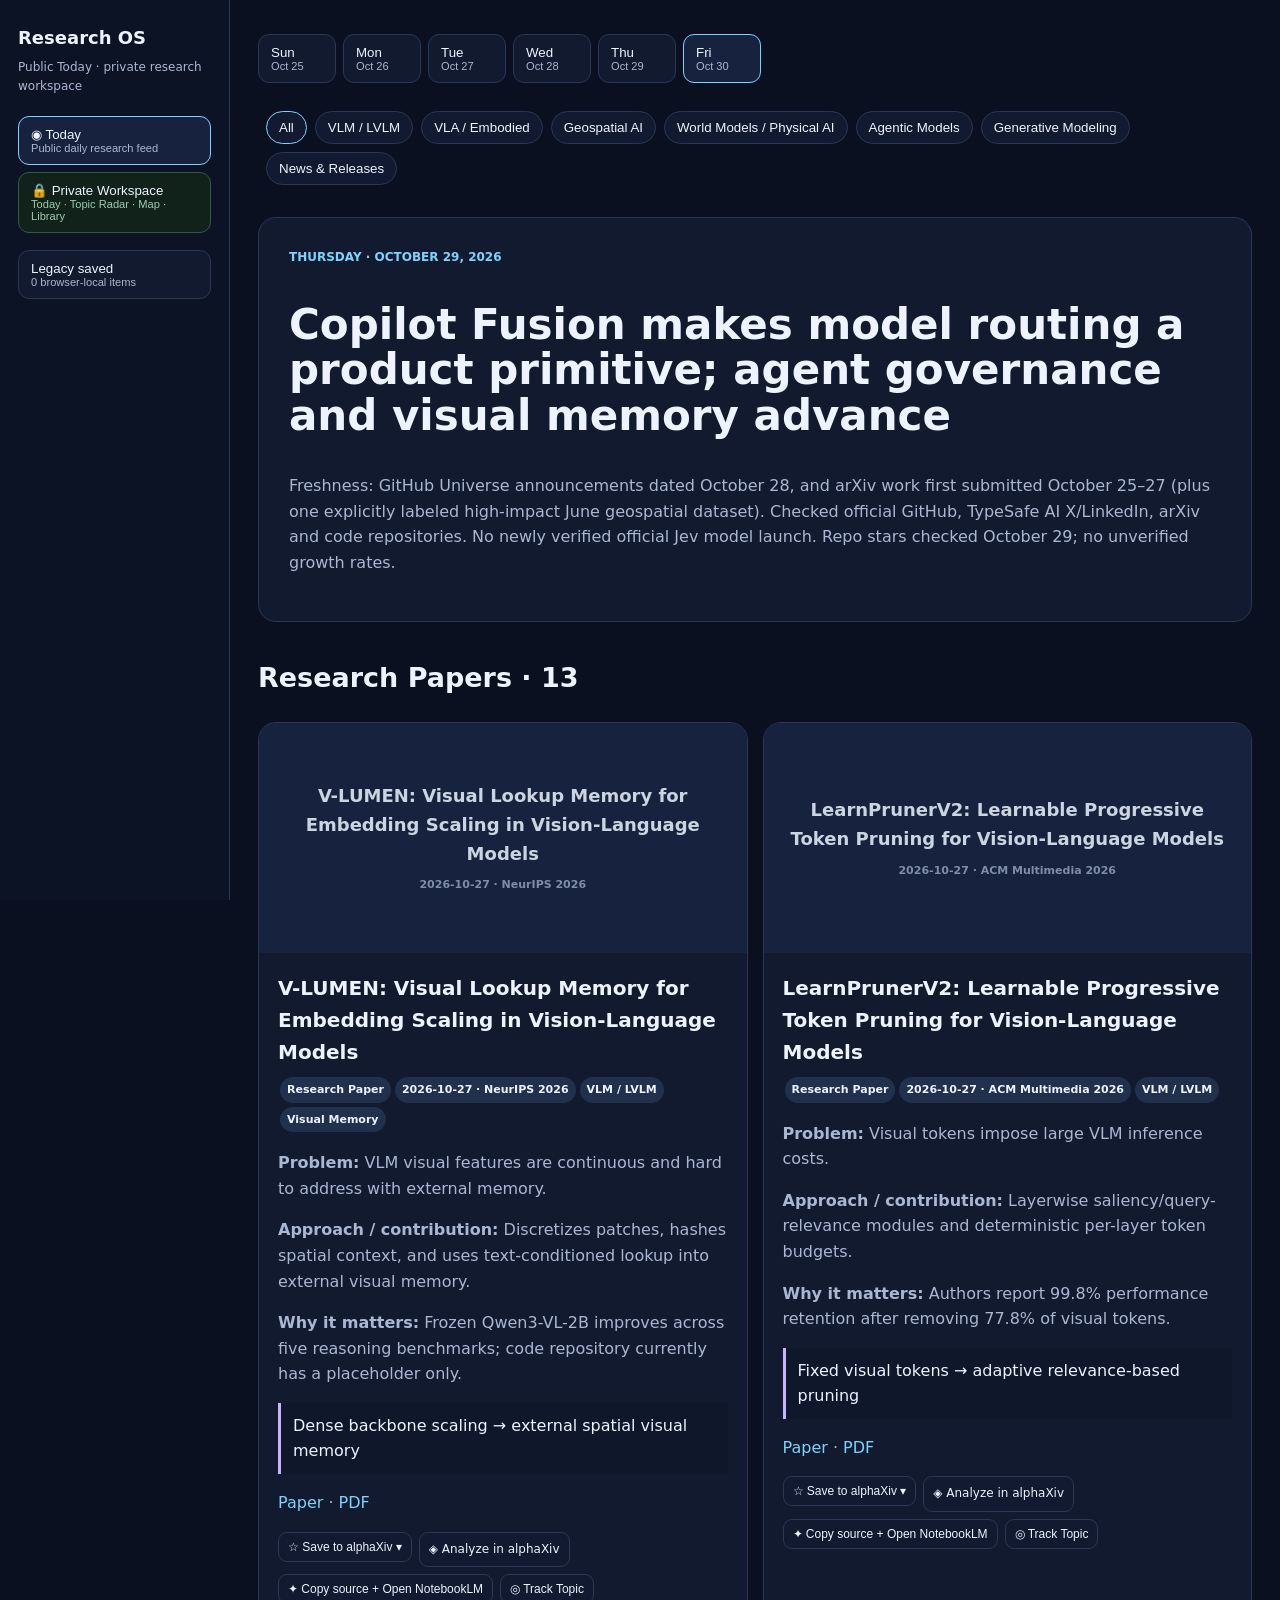
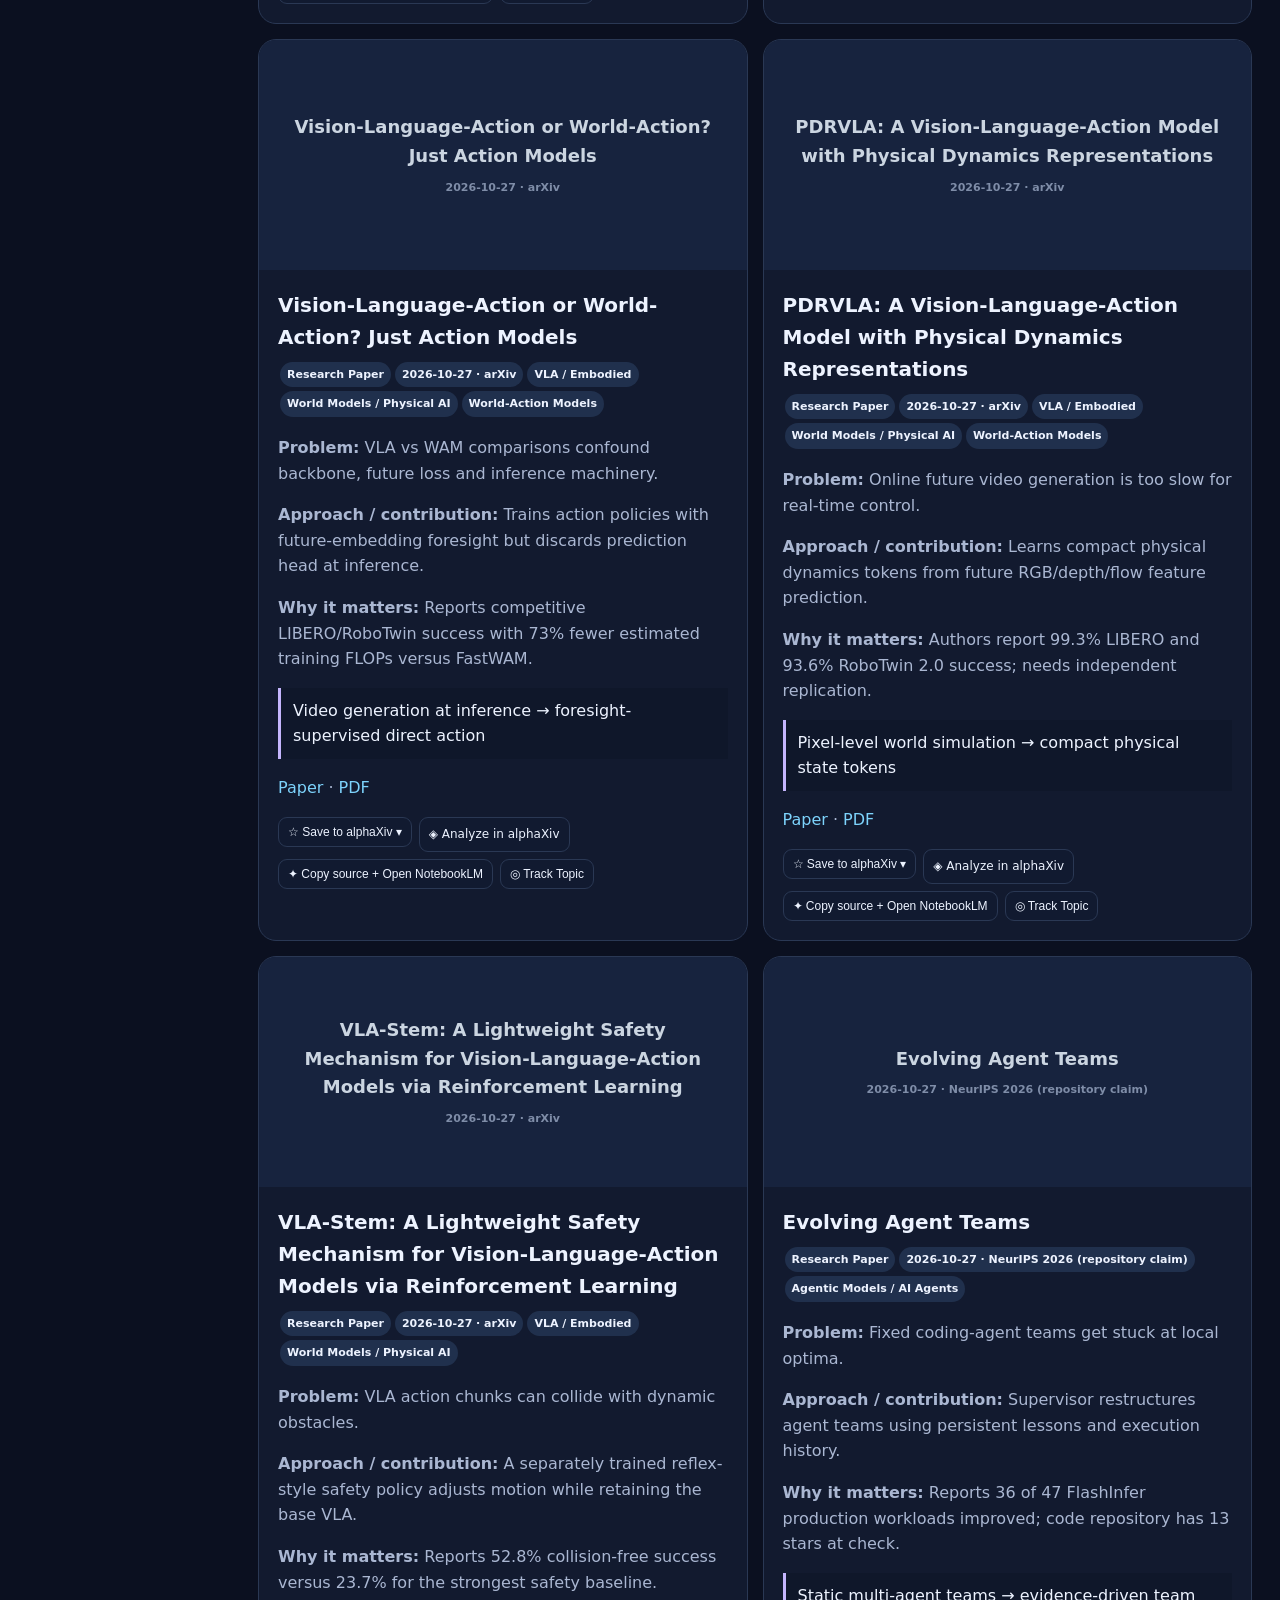
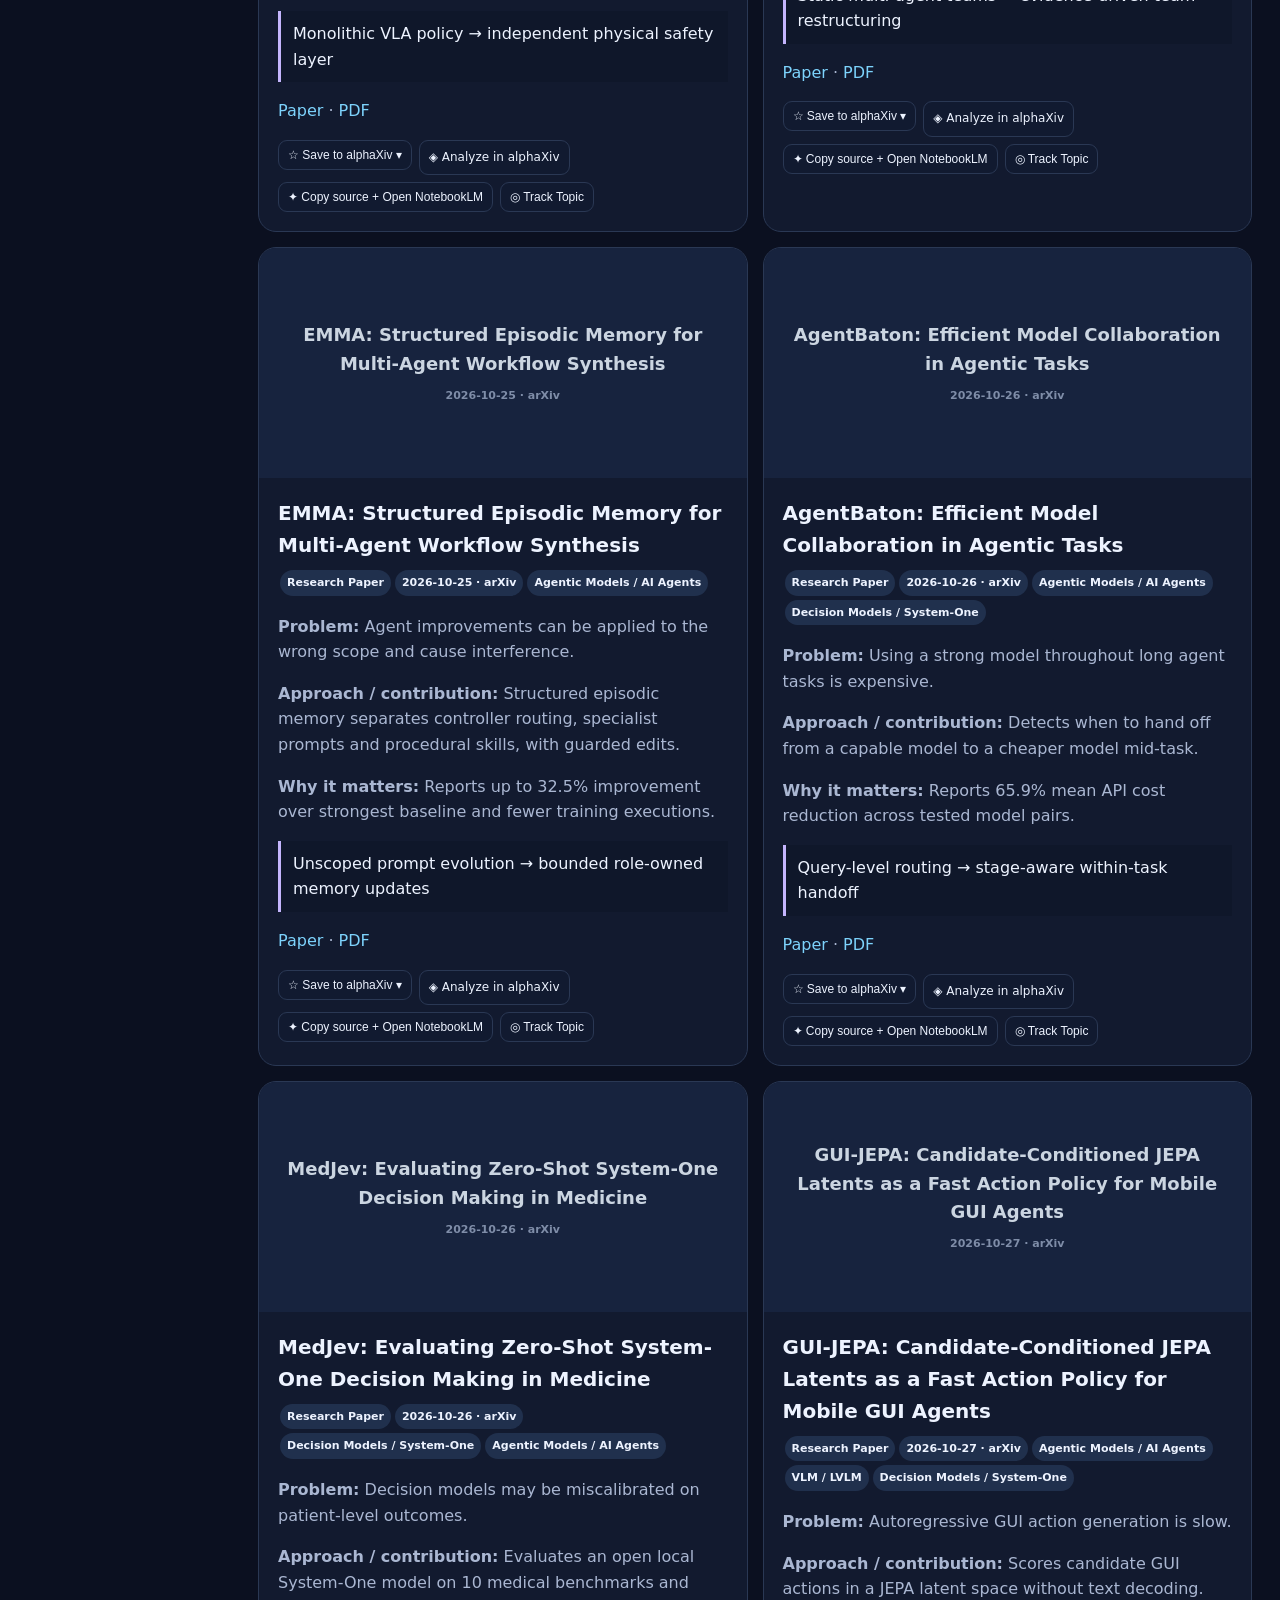
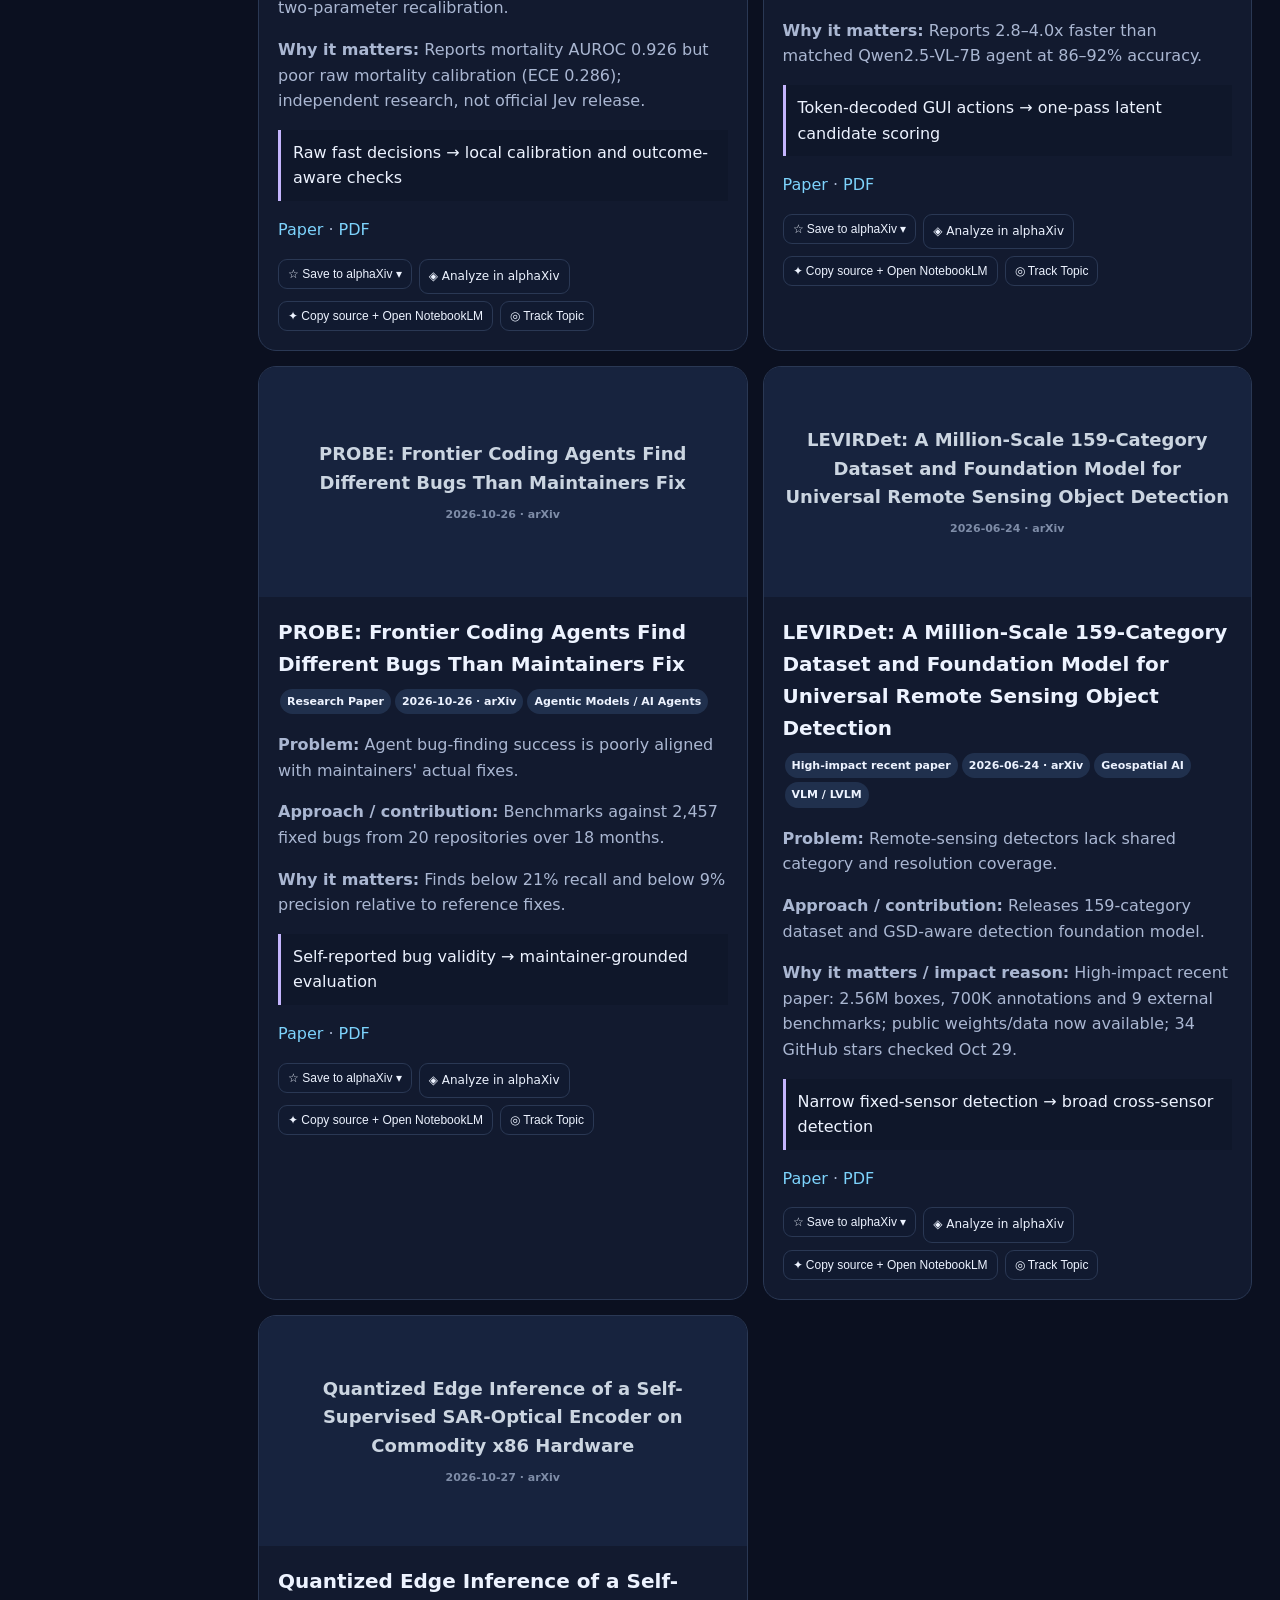
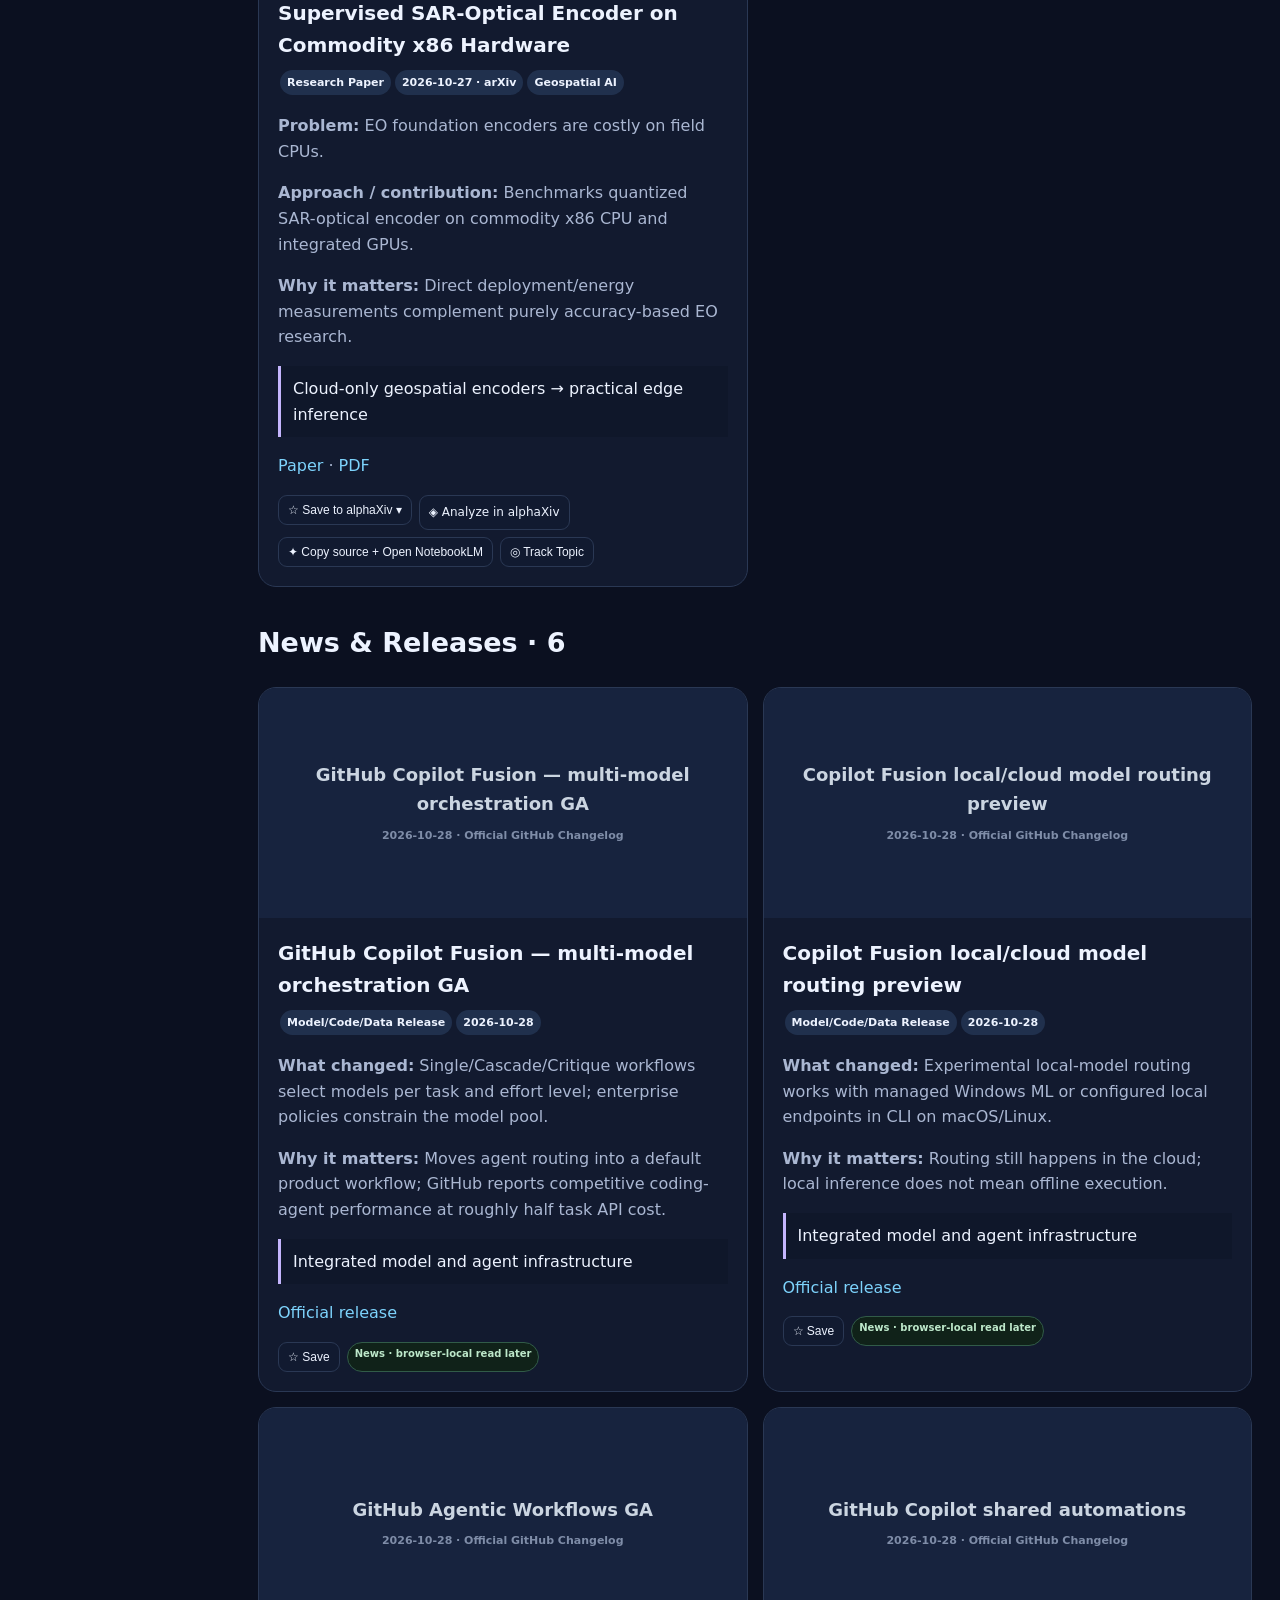
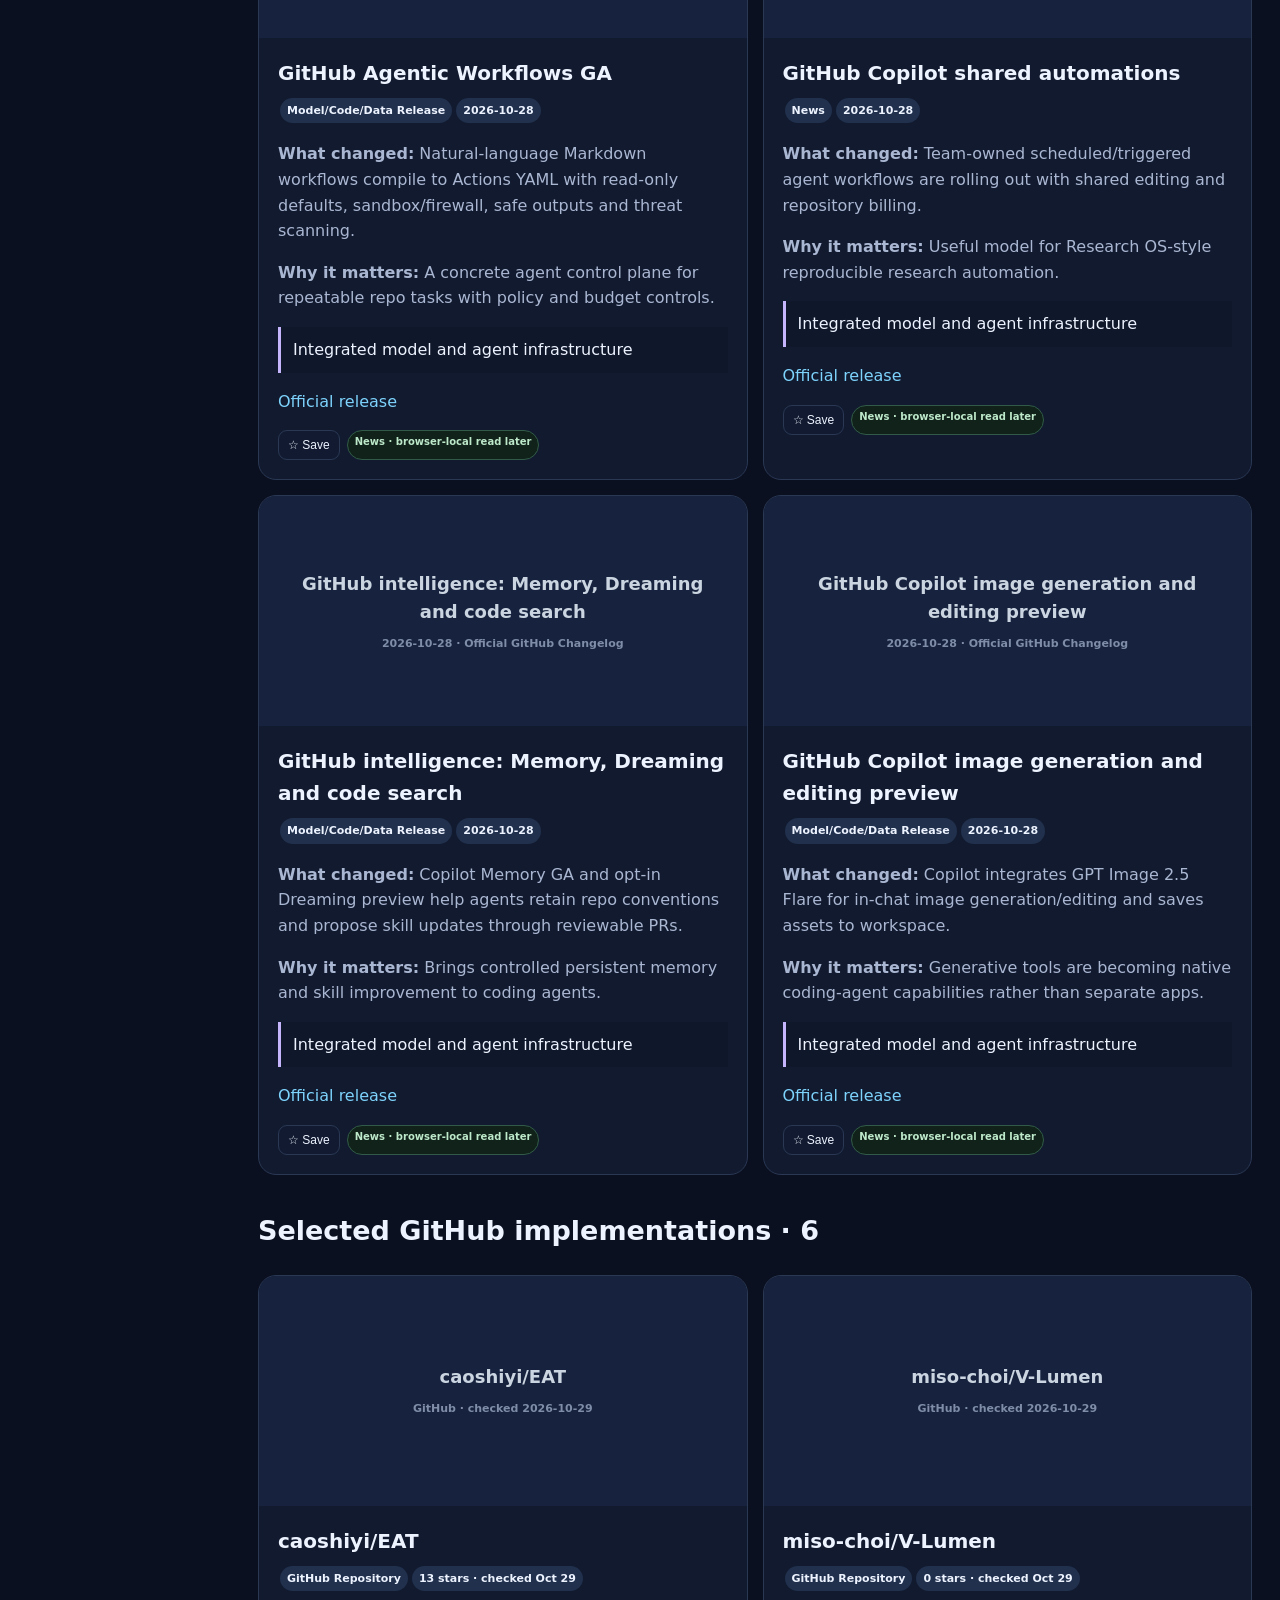
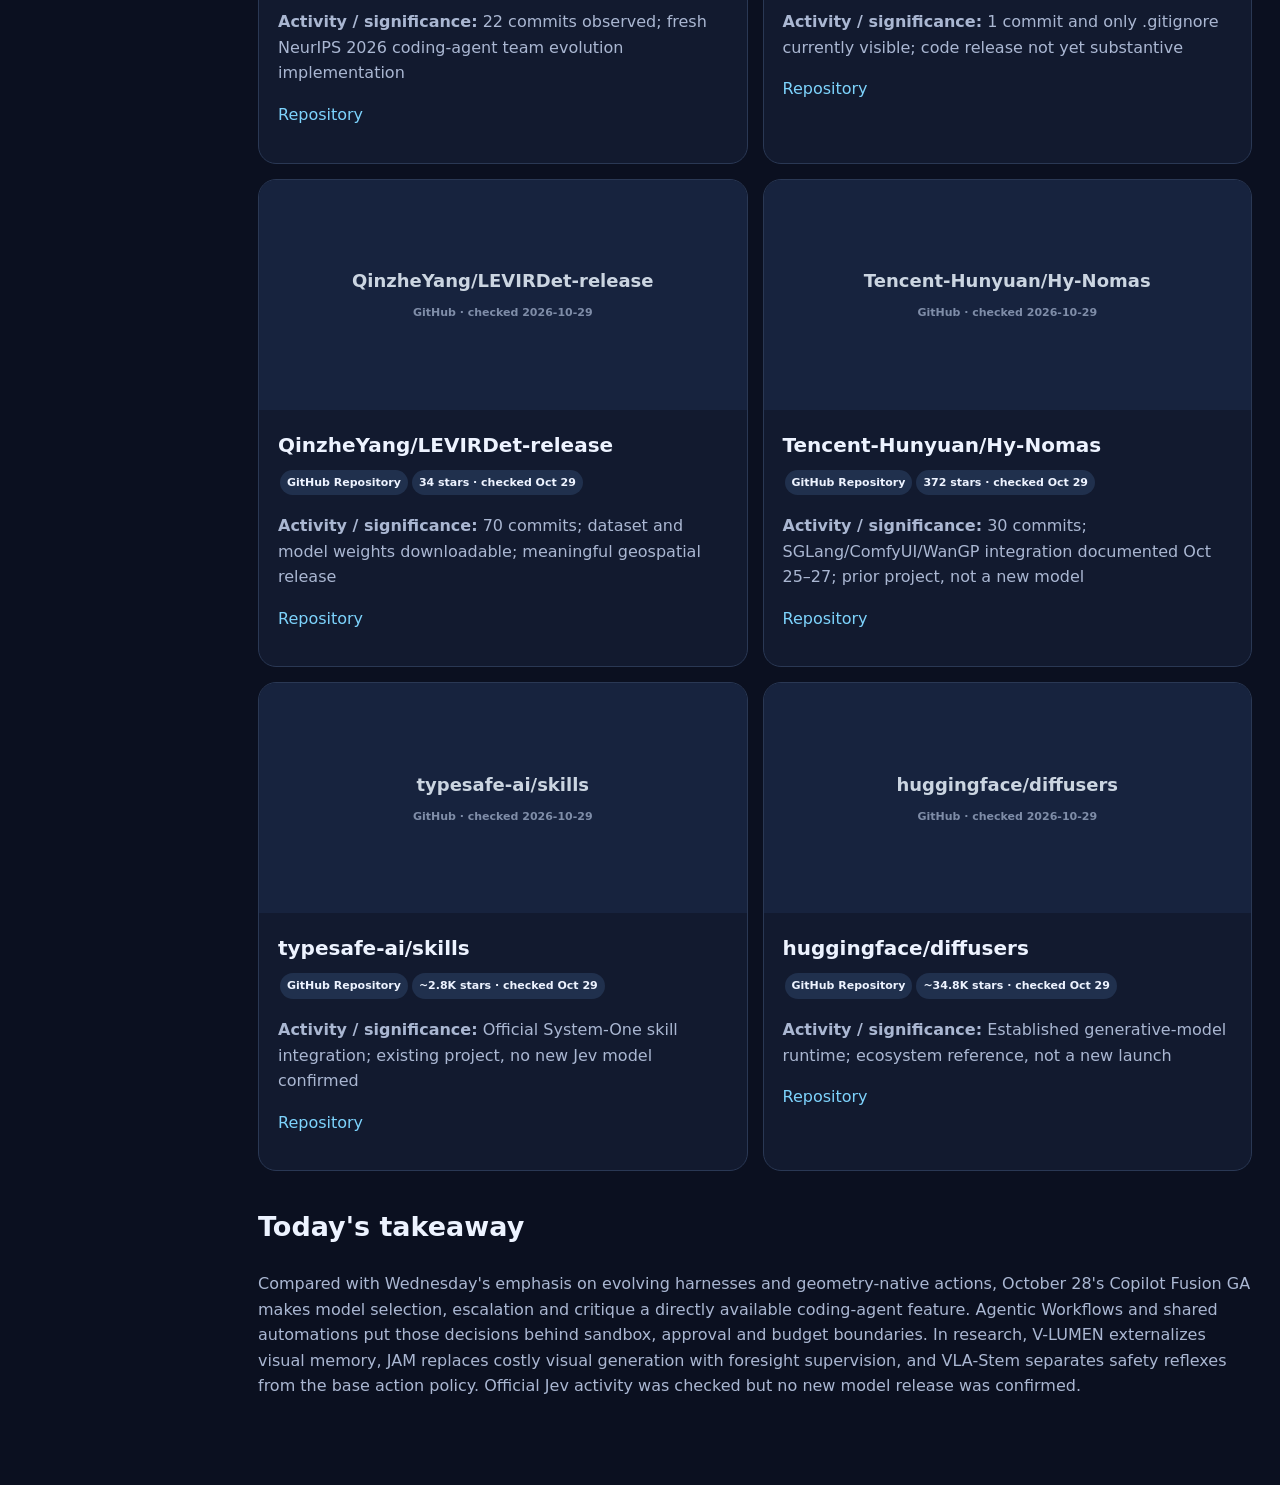
==== commit 56a03c63: "Publish Friday Oct 30 Research OS daily feed across six AI tracks" ====
--- a/index.html
+++ b/index.html
@@ -2,7 +2,7 @@
 <button class="navbtn topnav active" id="today-nav" type="button">◉ Today<small>Public daily research feed</small></button>
 <button class="navbtn private-nav" id="private-workspace-btn" type="button">🔒 Private Workspace<small>Today · Topic Radar · Map · Library</small></button>
 </nav><button class="navbtn saved-nav" data-target="saved">Legacy saved<small><span id="saved-count">0</span> browser-local items</small></button></aside><main class="main">
-<div class="daytabs" aria-label="Today by date"><button class="navbtn daytab" data-target="sun">Sun<small>Oct 25</small></button><button class="navbtn daytab" data-target="mon">Mon<small>Oct 26</small></button><button class="navbtn daytab" data-target="tue">Tue<small>Oct 27</small></button><button class="navbtn daytab" data-target="wed">Wed<small>Oct 28</small></button><button class="navbtn daytab active" data-target="thu">Thu<small>Oct 29</small></button><button class="navbtn daytab disabled" data-target="fri">Fri<small>Oct 30</small></button></div>
+<div class="daytabs" aria-label="Today by date"><button class="navbtn daytab" data-target="sun">Sun<small>Oct 25</small></button><button class="navbtn daytab" data-target="mon">Mon<small>Oct 26</small></button><button class="navbtn daytab" data-target="tue">Tue<small>Oct 27</small></button><button class="navbtn daytab" data-target="wed">Wed<small>Oct 28</small></button><button class="navbtn daytab" data-target="thu">Thu<small>Oct 29</small></button><button class="navbtn daytab active" data-target="fri">Fri<small>Oct 30</small></button></div>
 <!-- Previous week date labels: &lt;div class=&quot;daytabs&quot; aria-label=&quot;Today by date&quot;&gt;&lt;button class=&quot;navbtn daytab&quot; data-target=&quot;sun&quot;&gt;Sun&lt;small&gt;Oct 4&lt;/small&gt;&lt;/button&gt;&lt;button class=&quot;navbtn daytab disabled&quot; data-target=&quot;mon&quot;&gt;Mon&lt;small&gt;Oct 5&lt;/small&gt;&lt;/button&gt;&lt;button class=&quot;navbtn daytab&quot; data-target=&quot;tue&quot;&gt;Tue&lt;small&gt;Oct 6&lt;/small&gt;&lt;/button&gt;&lt;button class=&quot;navbtn daytab&quot; data-target=&quot;wed&quot;&gt;Wed&lt;small&gt;Oct 7&lt;/small&gt;&lt;/button&gt;&lt;button class=&quot;navbtn daytab&quot; data-target=&quot;thu&quot;&gt;Thu&lt;small&gt;Oct 8&lt;/small&gt;&lt;/button&gt;&lt;button class=&quot;navbtn daytab active&quot; data-target=&quot;fri&quot;&gt;Fri&lt;small&gt;Oct 9&lt;/small&gt;&lt;/button&gt;&lt;/div&gt;
  -->
 <div class="filters"><button class="filter active" data-filter="all">All</button><button class="filter" data-filter="vlm">VLM / LVLM</button><button class="filter" data-filter="vla">VLA / Embodied</button><button class="filter" data-filter="geo">Geospatial AI</button><button class="filter" data-filter="world">World Models / Physical AI</button><button class="filter" data-filter="agent">Agentic Models</button><button class="filter" data-filter="gen">Generative Modeling</button><button class="filter" data-filter="news">News & Releases</button></div>
@@ -365,7 +365,33 @@
 <article class="card topic-item" data-topics="world gen"><a href="https://github.com/Tencent-Hunyuan/Hy-Nomas" target="_blank" rel="noopener noreferrer"><div class="thumb"><div class="fallback">Tencent-Hunyuan/Hy-Nomas<small>GitHub · checked 2026-10-29</small></div></div></a><div class="cardbody"><h3>Tencent-Hunyuan/Hy-Nomas</h3><span class="tag">GitHub Repository</span><span class="tag">372 stars · checked Oct 29</span><p><strong>Activity / significance:</strong> 30 commits; SGLang/ComfyUI/WanGP integration documented Oct 25–27; prior project, not a new model</p><p><a href="https://github.com/Tencent-Hunyuan/Hy-Nomas" target="_blank" rel="noopener noreferrer">Repository</a></p></div></article>
 <article class="card topic-item" data-topics="agent"><a href="https://github.com/typesafe-ai/skills" target="_blank" rel="noopener noreferrer"><div class="thumb"><div class="fallback">typesafe-ai/skills<small>GitHub · checked 2026-10-29</small></div></div></a><div class="cardbody"><h3>typesafe-ai/skills</h3><span class="tag">GitHub Repository</span><span class="tag">~2.8K stars · checked Oct 29</span><p><strong>Activity / significance:</strong> Official System-One skill integration; existing project, no new Jev model confirmed</p><p><a href="https://github.com/typesafe-ai/skills" target="_blank" rel="noopener noreferrer">Repository</a></p></div></article>
 <article class="card topic-item" data-topics="gen"><a href="https://github.com/huggingface/diffusers" target="_blank" rel="noopener noreferrer"><div class="thumb"><div class="fallback">huggingface/diffusers<small>GitHub · checked 2026-10-29</small></div></div></a><div class="cardbody"><h3>huggingface/diffusers</h3><span class="tag">GitHub Repository</span><span class="tag">~34.8K stars · checked Oct 29</span><p><strong>Activity / significance:</strong> Established generative-model runtime; ecosystem reference, not a new launch</p><p><a href="https://github.com/huggingface/diffusers" target="_blank" rel="noopener noreferrer">Repository</a></p></div></article></div><h2>Today's takeaway</h2><div class="takeaway"><p>Compared with Wednesday's emphasis on evolving harnesses and geometry-native actions, October 28's Copilot Fusion GA makes model selection, escalation and critique a directly available coding-agent feature. Agentic Workflows and shared automations put those decisions behind sandbox, approval and budget boundaries. In research, V-LUMEN externalizes visual memory, JAM replaces costly visual generation with foresight supervision, and VLA-Stem separates safety reflexes from the base action policy. Official Jev activity was checked but no new model release was confirmed.</p></div></section>
-<section id="fri" class="day"><div class="placeholder">Next report: Friday, Oct 30.</div></section>
+<section id="fri" class="day"><div class="hero"><div class="eyebrow">Friday · October 30, 2026</div><h1>Calibrated decisions, multi-view evidence and verifiable agent execution</h1><p>Fresh-first research: 18 public papers submitted Oct 27–29, verified from the Oct 30 arXiv listings; 5 dated platform and ecosystem updates; 6 concrete repositories checked Oct 30. Distinguishes independent Jev research from official TypeSafe releases. Metrics are discovery signals, not quality guarantees.</p></div><h2>Research Papers · 18</h2><div class="cards"><article class="card topic-item" data-topics="agent"><a href="https://arxiv.org/abs/2610.37732" target="_blank" rel="noopener noreferrer"><div class="thumb"><div class="fallback">ThinkJev: One Thought, Every Budget for Calibrated Typed Decisions<small>2026-10-27 · arXiv</small></div></div></a><div class="cardbody"><h3>ThinkJev: One Thought, Every Budget for Calibrated Typed Decisions</h3><span class="tag">Research Paper</span><span class="tag">2026-10-27 · arXiv</span><span class="tag">System-One / System-Two</span><span class="tag">Training-free</span><span class="tag">Selective reasoning</span><p><strong>Problem:</strong> Single-pass typed decisions are fast but can fail on multi-step arithmetic and comparison.</p><p><strong>Approach / contribution:</strong> One hybrid-thinking model shares cached prompts between direct choice probabilities and selective reasoning; a calibrated acceptance test controls escalation.</p><p><strong>Why it matters:</strong> Reports 81.6% accuracy with 72% of always-thinking tokens; independent Jev-style research, not an official TypeSafe release.</p><div class="trend">Typed decision routing → calibrated selective reasoning</div><p><a href="https://arxiv.org/abs/2610.37732" target="_blank" rel="noopener noreferrer">Paper</a> · <a href="https://arxiv.org/pdf/2610.37732.pdf" target="_blank" rel="noopener noreferrer">PDF</a></p></div></article>
+<article class="card topic-item" data-topics="vlm"><a href="https://arxiv.org/abs/2610.38926" target="_blank" rel="noopener noreferrer"><div class="thumb"><div class="fallback">OneScene-Bench: Do Vision-Language Models Integrate Evidence Across Views?<small>2026-10-28 · NeurIPS 2026 LM4RWD Workshop</small></div></div></a><div class="cardbody"><h3>OneScene-Bench: Do Vision-Language Models Integrate Evidence Across Views?</h3><span class="tag">Research Paper</span><span class="tag">2026-10-28 · NeurIPS 2026 LM4RWD Workshop</span><span class="tag">Multi-view evaluation</span><span class="tag">Cross-view correspondence</span><span class="tag">Workshop</span><p><strong>Problem:</strong> Multiple images can be processed separately without actually forming a consistent scene representation.</p><p><strong>Approach / contribution:</strong> Controlled object overlap, cross-view contradiction edits and physical proximity tests separate true integration from per-view shortcuts.</p><p><strong>Why it matters:</strong> Twelve VLMs show cross-view consistency around 50%; relevant to multi-view diagnostic VLM evaluation.</p><div class="trend">Multi-image input → evidence integration tests</div><p><a href="https://arxiv.org/abs/2610.38926" target="_blank" rel="noopener noreferrer">Paper</a> · <a href="https://arxiv.org/pdf/2610.38926.pdf" target="_blank" rel="noopener noreferrer">PDF</a> · <a href="https://github.com/swathisuhas/OneScene-Bench" target="_blank" rel="noopener noreferrer">Code / project</a></p></div></article>
+<article class="card topic-item" data-topics="vlm"><a href="https://arxiv.org/abs/2610.39639" target="_blank" rel="noopener noreferrer"><div class="thumb"><div class="fallback">Where Do Vision Language Models Fail at 3D Reasoning? (BedBench)<small>2026-10-29 · arXiv</small></div></div></a><div class="cardbody"><h3>Where Do Vision Language Models Fail at 3D Reasoning? (BedBench)</h3><span class="tag">Research Paper</span><span class="tag">2026-10-29 · arXiv</span><span class="tag">3D benchmark</span><span class="tag">Evidence dependence</span><span class="tag">Failure analysis</span><p><strong>Problem:</strong> VLMs may encode exact visual properties but fail to use them consistently in composite answers.</p><p><strong>Approach / contribution:</strong> Thirteen controlled tasks probe counting, consistency, image-removal and hidden representations across sixteen models.</p><p><strong>Why it matters:</strong> Best model reaches 7.2% per-color counting versus 93.3% for humans, exposing evidence-use failures.</p><div class="trend">Visual accuracy → exactness, consistency and image dependence</div><p><a href="https://arxiv.org/abs/2610.39639" target="_blank" rel="noopener noreferrer">Paper</a> · <a href="https://arxiv.org/pdf/2610.39639.pdf" target="_blank" rel="noopener noreferrer">PDF</a></p></div></article>
+<article class="card topic-item" data-topics="vlm gen"><a href="https://arxiv.org/abs/2610.39609" target="_blank" rel="noopener noreferrer"><div class="thumb"><div class="fallback">DiFuse: Fusing Native Diffusion Representations for Spatial Reasoning in Unified Multimodal Mod<small>2026-10-29 · arXiv</small></div></div></a><div class="cardbody"><h3>DiFuse: Fusing Native Diffusion Representations for Spatial Reasoning in Unified Multimodal Models</h3><span class="tag">Research Paper</span><span class="tag">2026-10-29 · arXiv</span><span class="tag">Diffusion features</span><span class="tag">Unified multimodal</span><span class="tag">Spatial reasoning</span><p><strong>Problem:</strong> Unified understanding-generation models rarely reuse generative spatial representations for reasoning.</p><p><strong>Approach / contribution:</strong> Spatially aligns intermediate diffusion features with visual tokens and injects them into selected decoder layers.</p><p><strong>Why it matters:</strong> Reports stronger spatial reasoning on UniWorld-V1 and transfer to OmniGen2 while largely retaining general understanding.</p><div class="trend">Generation features → reusable reasoning evidence</div><p><a href="https://arxiv.org/abs/2610.39609" target="_blank" rel="noopener noreferrer">Paper</a> · <a href="https://arxiv.org/pdf/2610.39609.pdf" target="_blank" rel="noopener noreferrer">PDF</a></p></div></article>
+<article class="card topic-item" data-topics="vlm"><a href="https://arxiv.org/abs/2610.38158" target="_blank" rel="noopener noreferrer"><div class="thumb"><div class="fallback">REEL: Same Frames, Different Answers and Different Costs<small>2026-10-28 · WACV 2027 — Datasets and Evaluation</small></div></div></a><div class="cardbody"><h3>REEL: Same Frames, Different Answers and Different Costs</h3><span class="tag">Research Paper</span><span class="tag">2026-10-28 · WACV 2027 — Datasets and Evaluation</span><span class="tag">Video memory</span><span class="tag">KV cache</span><span class="tag">Evaluation</span><p><strong>Problem:</strong> Text summaries can discard video evidence even when average QA accuracy appears unchanged.</p><p><strong>Approach / contribution:</strong> Compares text, encoder features and cached LM prefix from identical observed frames against full reprocessing.</p><p><strong>Why it matters:</strong> Text vs full frames differs on 20–29% of individual questions; reveals the memory/storage/compute trade-off.</p><div class="trend">Token-saving summaries → evidence-preserving visual memory</div><p><a href="https://arxiv.org/abs/2610.38158" target="_blank" rel="noopener noreferrer">Paper</a> · <a href="https://arxiv.org/pdf/2610.38158.pdf" target="_blank" rel="noopener noreferrer">PDF</a></p></div></article>
+<article class="card topic-item" data-topics="vlm"><a href="https://arxiv.org/abs/2610.40131" target="_blank" rel="noopener noreferrer"><div class="thumb"><div class="fallback">VideoMemBench: How Well Do MLLMs Remember in Video Conversations?<small>2026-10-29 · arXiv</small></div></div></a><div class="cardbody"><h3>VideoMemBench: How Well Do MLLMs Remember in Video Conversations?</h3><span class="tag">Research Paper</span><span class="tag">2026-10-29 · arXiv</span><span class="tag">Long-video</span><span class="tag">Multi-turn QA</span><span class="tag">Benchmark</span><p><strong>Problem:</strong> Existing video QA ignores dependencies between successive questions and prior answers.</p><p><strong>Approach / contribution:</strong> Builds 326 videos and 2,476 dialogue turns with verified episodic and answer dependencies.</p><p><strong>Why it matters:</strong> Best tested model scores only 45.7% overall; provides a stronger test for conversational visual memory.</p><div class="trend">Single-turn video QA → dependency-aware dialogue memory</div><p><a href="https://arxiv.org/abs/2610.40131" target="_blank" rel="noopener noreferrer">Paper</a> · <a href="https://arxiv.org/pdf/2610.40131.pdf" target="_blank" rel="noopener noreferrer">PDF</a></p></div></article>
+<article class="card topic-item" data-topics="vla vlm"><a href="https://arxiv.org/abs/2610.39287" target="_blank" rel="noopener noreferrer"><div class="thumb"><div class="fallback">OpenFlyV2: An Onboard Vision-Language-Action Model for Aerial Perception and Navigation<small>2026-10-29 · arXiv</small></div></div></a><div class="cardbody"><h3>OpenFlyV2: An Onboard Vision-Language-Action Model for Aerial Perception and Navigation</h3><span class="tag">Research Paper</span><span class="tag">2026-10-29 · arXiv</span><span class="tag">Aerial robotics</span><span class="tag">On-device</span><span class="tag">Navigation</span><p><strong>Problem:</strong> Drone VLA systems often require offboard compute or separate perception and control stacks.</p><p><strong>Approach / contribution:</strong> Shared VLM backbone, compact action expert, motion-aware temporal memory and short-horizon waypoints on Jetson Orin NX.</p><p><strong>Why it matters:</strong> Reports 10 Hz onboard control and 48% zero-shot navigation success across four physical environments; code release still pending.</p><div class="trend">Modular offboard drones → integrated onboard VLA</div><p><a href="https://arxiv.org/abs/2610.39287" target="_blank" rel="noopener noreferrer">Paper</a> · <a href="https://arxiv.org/pdf/2610.39287.pdf" target="_blank" rel="noopener noreferrer">PDF</a></p></div></article>
+<article class="card topic-item" data-topics="vla agent world"><a href="https://arxiv.org/abs/2610.40016" target="_blank" rel="noopener noreferrer"><div class="thumb"><div class="fallback">LOGIV: Graph-Verified Execution with Causal Local Repair for Long-Horizon Robot Tasks<small>2026-10-29 · arXiv</small></div></div></a><div class="cardbody"><h3>LOGIV: Graph-Verified Execution with Causal Local Repair for Long-Horizon Robot Tasks</h3><span class="tag">Research Paper</span><span class="tag">2026-10-29 · arXiv</span><span class="tag">Training-free harness</span><span class="tag">Task verification</span><span class="tag">Failure recovery</span><p><strong>Problem:</strong> Completed robot steps can later be invalidated by physical disturbances.</p><p><strong>Approach / contribution:</strong> Tracks condition-support and resource dependencies, verifies them during execution and repairs only affected plan segments.</p><p><strong>Why it matters:</strong> No new trainable components; real-robot successes increase from 12/30 to 17/30 in authors&#39; trials.</p><div class="trend">Reactive action policy → verifiable task dependency graph</div><p><a href="https://arxiv.org/abs/2610.40016" target="_blank" rel="noopener noreferrer">Paper</a> · <a href="https://arxiv.org/pdf/2610.40016.pdf" target="_blank" rel="noopener noreferrer">PDF</a></p></div></article>
+<article class="card topic-item" data-topics="vla agent"><a href="https://arxiv.org/abs/2610.39446" target="_blank" rel="noopener noreferrer"><div class="thumb"><div class="fallback">Ask to Evolve: A Unified Harness for Lifelong Embodied Navigation with Hybrid Action Space and <small>2026-10-29 · arXiv</small></div></div></a><div class="cardbody"><h3>Ask to Evolve: A Unified Harness for Lifelong Embodied Navigation with Hybrid Action Space and Persistent Memory</h3><span class="tag">Research Paper</span><span class="tag">2026-10-29 · arXiv</span><span class="tag">EvoLife</span><span class="tag">Persistent spatial memory</span><span class="tag">Active interaction</span><p><strong>Problem:</strong> Navigation agents lose spatial experience and cannot choose when to ask for help.</p><p><strong>Approach / contribution:</strong> Hybrid action modes and persistent place-linked memory with proactive clarification during navigation.</p><p><strong>Why it matters:</strong> Reports substantial revisit gains and multi-day physical navigation; benchmark-specific results need independent replication.</p><div class="trend">One-shot navigation → persistent interactive embodied agent</div><p><a href="https://arxiv.org/abs/2610.39446" target="_blank" rel="noopener noreferrer">Paper</a> · <a href="https://arxiv.org/pdf/2610.39446.pdf" target="_blank" rel="noopener noreferrer">PDF</a></p></div></article>
+<article class="card topic-item" data-topics="vla world"><a href="https://arxiv.org/abs/2610.40373" target="_blank" rel="noopener noreferrer"><div class="thumb"><div class="fallback">HiFOR: Hierarchical Foresight with Action-Guided World Grounding for Vision-Language-Action Mod<small>2026-10-29 · arXiv</small></div></div></a><div class="cardbody"><h3>HiFOR: Hierarchical Foresight with Action-Guided World Grounding for Vision-Language-Action Model</h3><span class="tag">Research Paper</span><span class="tag">2026-10-29 · arXiv</span><span class="tag">Future prediction</span><span class="tag">Action-guided retrieval</span><span class="tag">Latent world</span><p><strong>Problem:</strong> VLA policies often inject predicted futures without checking their relevance to current actions.</p><p><strong>Approach / contribution:</strong> Predicts short-term states, semantic milestones and goals, then retrieves action-relevant latent world features.</p><p><strong>Why it matters:</strong> Evaluated on two simulation benchmarks and six real robot tasks; connects prediction with targeted action guidance.</p><div class="trend">Generic future prediction → action-conditioned world retrieval</div><p><a href="https://arxiv.org/abs/2610.40373" target="_blank" rel="noopener noreferrer">Paper</a> · <a href="https://arxiv.org/pdf/2610.40373.pdf" target="_blank" rel="noopener noreferrer">PDF</a></p></div></article>
+<article class="card topic-item" data-topics="world gen"><a href="https://arxiv.org/abs/2610.37818" target="_blank" rel="noopener noreferrer"><div class="thumb"><div class="fallback">GOFish: Full Field-of-View Gaussian Splatting and Mesh Extraction<small>2026-10-27 · arXiv</small></div></div></a><div class="cardbody"><h3>GOFish: Full Field-of-View Gaussian Splatting and Mesh Extraction</h3><span class="tag">Research Paper</span><span class="tag">2026-10-27 · arXiv</span><span class="tag">3D Gaussian Splatting</span><span class="tag">Digital twins</span><span class="tag">Mesh</span><p><strong>Problem:</strong> Fisheye 3D reconstruction often lacks complete wide-FOV rendering and collision geometry.</p><p><strong>Approach / contribution:</strong> Trains on fisheye imagery and jointly extracts a mesh with calibrated densification and wide-angle rendering.</p><p><strong>Why it matters:</strong> Reports 1.97–2.28 dB PSNR gains on fisheye benchmarks; code and models are public.</p><div class="trend">Photorealistic rendering → simulation-ready collision meshes</div><p><a href="https://arxiv.org/abs/2610.37818" target="_blank" rel="noopener noreferrer">Paper</a> · <a href="https://arxiv.org/pdf/2610.37818.pdf" target="_blank" rel="noopener noreferrer">PDF</a> · <a href="https://github.com/tuallen/GOFish" target="_blank" rel="noopener noreferrer">Code / project</a></p></div></article>
+<article class="card topic-item" data-topics="geo"><a href="https://arxiv.org/abs/2610.38162" target="_blank" rel="noopener noreferrer"><div class="thumb"><div class="fallback">Neighbourhood Shortcuts in Building Damage Assessment from Satellite Imagery<small>2026-10-28 · arXiv</small></div></div></a><div class="cardbody"><h3>Neighbourhood Shortcuts in Building Damage Assessment from Satellite Imagery</h3><span class="tag">Research Paper</span><span class="tag">2026-10-28 · arXiv</span><span class="tag">Satellite imagery</span><span class="tag">Disaster assessment</span><span class="tag">Shortcut learning</span><p><strong>Problem:</strong> Damage classifiers may copy neighbourhood labels rather than judge the target building.</p><p><strong>Approach / contribution:</strong> Counterfactually relocates buildings across neighbourhoods and adds building-only and context experts.</p><p><strong>Why it matters:</strong> Across nine models, plug-in reduces neighbourhood-induced false damage predictions by 40–69%; code released.</p><div class="trend">Aggregate geospatial accuracy → counterfactual local evidence</div><p><a href="https://arxiv.org/abs/2610.38162" target="_blank" rel="noopener noreferrer">Paper</a> · <a href="https://arxiv.org/pdf/2610.38162.pdf" target="_blank" rel="noopener noreferrer">PDF</a> · <a href="https://github.com/SummerTide/neighbourhood-shortcut-bda" target="_blank" rel="noopener noreferrer">Code / project</a></p></div></article>
+<article class="card topic-item" data-topics="geo vla"><a href="https://arxiv.org/abs/2610.40455" target="_blank" rel="noopener noreferrer"><div class="thumb"><div class="fallback">A Unified Benchmark for Aerial-Enhanced Autonomous Driving: The KITScenes Aerial Dataset<small>2026-10-29 · WACV 2027</small></div></div></a><div class="cardbody"><h3>A Unified Benchmark for Aerial-Enhanced Autonomous Driving: The KITScenes Aerial Dataset</h3><span class="tag">Research Paper</span><span class="tag">2026-10-29 · WACV 2027</span><span class="tag">Aerial-ground fusion</span><span class="tag">HD mapping</span><span class="tag">Cross-view localization</span><p><strong>Problem:</strong> Aerial-assisted mapping and cross-view localization lack a shared synchronized evaluation dataset.</p><p><strong>Approach / contribution:</strong> Adds aerial imagery and higher-resolution representations to vehicle sensors, poses and 53-class map annotations.</p><p><strong>Why it matters:</strong> Reports more than doubled 53-class mAP at extended mapping range and 5.13 m mean cross-view translation error.</p><div class="trend">Ground-only perception → aerial-ground context fusion</div><p><a href="https://arxiv.org/abs/2610.40455" target="_blank" rel="noopener noreferrer">Paper</a> · <a href="https://arxiv.org/pdf/2610.40455.pdf" target="_blank" rel="noopener noreferrer">PDF</a></p></div></article>
+<article class="card topic-item" data-topics="gen vlm"><a href="https://arxiv.org/abs/2610.39948" target="_blank" rel="noopener noreferrer"><div class="thumb"><div class="fallback">UniRA: Unified Representation Alignment and Auto-Encoding for Efficient Diffusion Generation<small>2026-10-29 · arXiv</small></div></div></a><div class="cardbody"><h3>UniRA: Unified Representation Alignment and Auto-Encoding for Efficient Diffusion Generation</h3><span class="tag">Research Paper</span><span class="tag">2026-10-29 · arXiv</span><span class="tag">Diffusion transformer</span><span class="tag">Representation alignment</span><span class="tag">Tokenizer</span><p><strong>Problem:</strong> Diffusion alignment and representation autoencoding are optimized separately at high training cost.</p><p><strong>Approach / contribution:</strong> Jointly trains representation-space tokenizer, diffusion target and alignment anchor.</p><p><strong>Why it matters:</strong> Reports up to 5× fewer training steps while matching or improving FID; ICML 2027 submission, not acceptance.</p><div class="trend">Separate DiT components → shared aligned generative representation</div><p><a href="https://arxiv.org/abs/2610.39948" target="_blank" rel="noopener noreferrer">Paper</a> · <a href="https://arxiv.org/pdf/2610.39948.pdf" target="_blank" rel="noopener noreferrer">PDF</a></p></div></article>
+<article class="card topic-item" data-topics="gen vlm"><a href="https://arxiv.org/abs/2610.38425" target="_blank" rel="noopener noreferrer"><div class="thumb"><div class="fallback">IntReal: A Real-World Dataset and Benchmark for Multimodal Interleaved Generation<small>2026-10-28 · arXiv</small></div></div></a><div class="cardbody"><h3>IntReal: A Real-World Dataset and Benchmark for Multimodal Interleaved Generation</h3><span class="tag">Research Paper</span><span class="tag">2026-10-28 · arXiv</span><span class="tag">Interleaved text-image</span><span class="tag">100K dataset</span><span class="tag">Benchmark</span><p><strong>Problem:</strong> Unified multimodal generators lack real-world interleaved data and diagnostic evaluation.</p><p><strong>Approach / contribution:</strong> Releases IntReal-100K and seven evaluation dimensions across four sample categories.</p><p><strong>Why it matters:</strong> Day-0 dataset, models and leaderboard released Oct 30; author repo verifies resources.</p><div class="trend">Single-output generation → interleaved multimodal evaluation</div><p><a href="https://arxiv.org/abs/2610.38425" target="_blank" rel="noopener noreferrer">Paper</a> · <a href="https://arxiv.org/pdf/2610.38425.pdf" target="_blank" rel="noopener noreferrer">PDF</a> · <a href="https://github.com/yushaohan/IntReal" target="_blank" rel="noopener noreferrer">Code / project</a></p></div></article>
+<article class="card topic-item" data-topics="world gen agent"><a href="https://arxiv.org/abs/2610.40339" target="_blank" rel="noopener noreferrer"><div class="thumb"><div class="fallback">Wizard: Manipulate Any World in Real Time via Agentic Control<small>2026-10-29 · arXiv</small></div></div></a><div class="cardbody"><h3>Wizard: Manipulate Any World in Real Time via Agentic Control</h3><span class="tag">Research Paper</span><span class="tag">2026-10-29 · arXiv</span><span class="tag">Interactive world model</span><span class="tag">Agentic game state</span><span class="tag">Video generation</span><p><strong>Problem:</strong> Interactive video worlds struggle with generalizable character motion and persistent game logic.</p><p><strong>Approach / contribution:</strong> Separates explicit agent-managed game state and skeleton/geometry controls from video generation.</p><p><strong>Why it matters:</strong> Tests 750 scenes and 178 characters; promising structured interface for controllable world simulation.</p><div class="trend">Video-only simulation → stateful agent-controlled worlds</div><p><a href="https://arxiv.org/abs/2610.40339" target="_blank" rel="noopener noreferrer">Paper</a> · <a href="https://arxiv.org/pdf/2610.40339.pdf" target="_blank" rel="noopener noreferrer">PDF</a></p></div></article>
+<article class="card topic-item" data-topics="agent"><a href="https://arxiv.org/abs/2610.39109" target="_blank" rel="noopener noreferrer"><div class="thumb"><div class="fallback">PCM: A Proof-Carrying Message Protocol for Verifiable Multi-Agent Communication<small>2026-10-29 · arXiv</small></div></div></a><div class="cardbody"><h3>PCM: A Proof-Carrying Message Protocol for Verifiable Multi-Agent Communication</h3><span class="tag">Research Paper</span><span class="tag">2026-10-29 · arXiv</span><span class="tag">Agent security</span><span class="tag">MCP / A2A</span><span class="tag">Verifiable approvals</span><p><strong>Problem:</strong> An agent can falsely claim tests passed or that a human approved an action.</p><p><strong>Approach / contribution:</strong> Signed append-only Merkle records accompany claims; receivers independently verify proof and narrowed authority.</p><p><strong>Why it matters:</strong> Preprint reports 10 accepted false claims out of 712 in its benchmark, all stale evidence; security claims need independent audit.</p><div class="trend">Agent self-report → externally verifiable action receipts</div><p><a href="https://arxiv.org/abs/2610.39109" target="_blank" rel="noopener noreferrer">Paper</a> · <a href="https://arxiv.org/pdf/2610.39109.pdf" target="_blank" rel="noopener noreferrer">PDF</a> · <a href="https://github.com/Cygnux-Labs/PCM-protocol" target="_blank" rel="noopener noreferrer">Code / project</a></p></div></article>
+<article class="card topic-item" data-topics="vla world"><a href="https://arxiv.org/abs/2610.37799" target="_blank" rel="noopener noreferrer"><div class="thumb"><div class="fallback">DexSuite: An All-in-One Framework for Dexterous Manipulation Across Arms, Hands, and Tasks<small>2026-10-27 · arXiv</small></div></div></a><div class="cardbody"><h3>DexSuite: An All-in-One Framework for Dexterous Manipulation Across Arms, Hands, and Tasks</h3><span class="tag">Research Paper</span><span class="tag">2026-10-27 · arXiv</span><span class="tag">Robotics simulator</span><span class="tag">Dexterous manipulation</span><span class="tag">Dataset</span><p><strong>Problem:</strong> Robotics benchmarks rarely cover robot configuration, teleoperation, tactile sensing and evaluation together.</p><p><strong>Approach / contribution:</strong> Genesis-based stack with 30 tasks, 10 arms, 12 end effectors and 4,700 simulated successful episodes.</p><p><strong>Why it matters:</strong> Dataset and project page available; full source code was still marked coming soon on official page.</p><div class="trend">Task-specific robot simulation → cross-embodiment benchmark</div><p><a href="https://arxiv.org/abs/2610.37799" target="_blank" rel="noopener noreferrer">Paper</a> · <a href="https://arxiv.org/pdf/2610.37799.pdf" target="_blank" rel="noopener noreferrer">PDF</a></p></div></article></div><h2>News &amp; Releases · 5</h2><div class="cards"><article class="card topic-item" data-topics="news gen vlm"><a href="https://github.com/yushaohan/IntReal" target="_blank" rel="noopener noreferrer"><div class="thumb"><div class="fallback">IntReal-100K dataset, models and leaderboard — day-0 release<small>2026-10-30 · Model/Code/Data Release</small></div></div></a><div class="cardbody"><h3>IntReal-100K dataset, models and leaderboard — day-0 release</h3><span class="tag">Model/Code/Data Release</span><span class="tag">2026-10-30</span><span class="tag">Generative Modeling</span><span class="tag">VLM / LVLM</span><span class="tag">Dataset</span><p><strong>Problem:</strong> Interleaved multimodal generation has scarce realistic evaluation data.</p><p><strong>Update:</strong> Official authors publish IntReal-100K, models and leaderboard on Hugging Face, linked from the repository.</p><p><strong>Why it matters:</strong> Same-day public resources support reproducible benchmarking.</p><div class="trend">Interleaved generation becomes benchmarkable</div><p><a href="https://github.com/yushaohan/IntReal" target="_blank" rel="noopener noreferrer">Official source</a></p></div></article>
+<article class="card topic-item" data-topics="news agent"><a href="https://openai.com/index/updated-model-spec/" target="_blank" rel="noopener noreferrer"><div class="thumb"><div class="fallback">OpenAI updates the Model Spec for human agency and oversight<small>2026-10-29 · Blog</small></div></div></a><div class="cardbody"><h3>OpenAI updates the Model Spec for human agency and oversight</h3><span class="tag">Blog</span><span class="tag">2026-10-29</span><span class="tag">Agent governance</span><span class="tag">Oversight</span><span class="tag">Policy</span><p><strong>Problem:</strong> More capable AI systems need guidance beyond literal instructions.</p><p><strong>Update:</strong> Updated public specification emphasizes faithfulness, harm minimization, transparency, human agency and care.</p><p><strong>Why it matters:</strong> Useful primary-source reference for agent approval and execution policies.</p><div class="trend">Agent autonomy → explicit human oversight principles</div><p><a href="https://openai.com/index/updated-model-spec/" target="_blank" rel="noopener noreferrer">Official source</a></p></div></article>
+<article class="card topic-item" data-topics="news agent"><a href="https://www.sentinelone.com/press/sentinelone-to-add-anthropic-s-claude-mythos-5-1-to-wayfinder-frontier-ai-services/" target="_blank" rel="noopener noreferrer"><div class="thumb"><div class="fallback">SentinelOne adds Claude Mythos 5.1 to Wayfinder security services (announced)<small>2026-10-29 · News</small></div></div></a><div class="cardbody"><h3>SentinelOne adds Claude Mythos 5.1 to Wayfinder security services (announced)</h3><span class="tag">News</span><span class="tag">2026-10-29</span><span class="tag">Agent security</span><span class="tag">Cybersecurity</span><span class="tag">Planned integration</span><p><strong>Problem:</strong> Security teams face AI-scaled code vulnerabilities and exploitability triage.</p><p><strong>Update:</strong> Announces upcoming addition of a cybersecurity-oriented model to expert-led Wayfinder services.</p><p><strong>Why it matters:</strong> Planned integration, not a confirmed general-availability launch.</p><div class="trend">Frontier models → expert-governed security workflows</div><p><a href="https://www.sentinelone.com/press/sentinelone-to-add-anthropic-s-claude-mythos-5-1-to-wayfinder-frontier-ai-services/" target="_blank" rel="noopener noreferrer">Official source</a></p></div></article>
+<article class="card topic-item" data-topics="news agent"><a href="https://blogs.microsoft.com/blog/2026/10/28/introducing-the-microsoft-copilot-harness-unlocking-the-potential-of-truly-multi-model-agentic-work/" target="_blank" rel="noopener noreferrer"><div class="thumb"><div class="fallback">Microsoft Copilot harness becomes available through Foundry<small>2026-10-28 · Model/Code/Data Release</small></div></div></a><div class="cardbody"><h3>Microsoft Copilot harness becomes available through Foundry</h3><span class="tag">Model/Code/Data Release</span><span class="tag">2026-10-28</span><span class="tag">Agent harness</span><span class="tag">MCP</span><span class="tag">Multi-model routing</span><p><strong>Problem:</strong> Teams repeatedly rebuild model routing, sandboxing, skills and tool execution across providers.</p><p><strong>Update:</strong> Managed multi-model harness in Microsoft Foundry, with SDK, MCP and agent skill support.</p><p><strong>Why it matters:</strong> Distinct from yesterday&#39;s Copilot Fusion: exposes harness infrastructure to developers.</p><div class="trend">Per-agent custom orchestration → shared managed harness</div><p><a href="https://blogs.microsoft.com/blog/2026/10/28/introducing-the-microsoft-copilot-harness-unlocking-the-potential-of-truly-multi-model-agentic-work/" target="_blank" rel="noopener noreferrer">Official source</a></p></div></article>
+<article class="card topic-item" data-topics="news agent"><a href="https://docs.databricks.com/aws/en/machine-learning/model-serving/query-systemone-models" target="_blank" rel="noopener noreferrer"><div class="thumb"><div class="fallback">Databricks documents TypeSafe Jev 1.14 via Unity Gateway<small>2026-10-27 · Blog</small></div></div></a><div class="cardbody"><h3>Databricks documents TypeSafe Jev 1.14 via Unity Gateway</h3><span class="tag">Blog</span><span class="tag">2026-10-27</span><span class="tag">Jev / TypeSafe</span><span class="tag">Decision Models</span><span class="tag">Unity Gateway</span><p><strong>Problem:</strong> Enterprises need governed access to typed decision models.</p><p><strong>Update:</strong> Updated documentation describes provider-hosted Jev 1.14.0 and Databricks-hosted OpenJev via System One API.</p><p><strong>Why it matters:</strong> Newly verified integration documentation; not a new Oct 30 Jev launch.</p><div class="trend">Typed decision APIs → governed enterprise serving</div><p><a href="https://docs.databricks.com/aws/en/machine-learning/model-serving/query-systemone-models" target="_blank" rel="noopener noreferrer">Official source</a></p></div></article></div><h2>GitHub projects · verified repositories</h2><p>Stars observed October 30; commit counts and dated updates indicate activity, not independently verified growth rates.</p><div class="cards"><article class="card topic-item" data-topics="news agent"><a href="https://github.com/Cygnux-Labs/PCM-protocol" target="_blank" rel="noopener noreferrer"><div class="thumb"><div class="fallback">Cygnux-Labs/PCM-protocol<small>GitHub · checked 2026-10-30</small></div></div></a><div class="cardbody"><h3>Cygnux-Labs/PCM-protocol</h3><span class="tag">Model/Code/Data Release</span><span class="tag">37 stars · 2026-10-30 observed</span><p><strong>Activity:</strong> 34 commits; verifier, vectors and security spec published</p><p><strong>Why it matters:</strong> Proof-carrying claims for MCP/A2A agents</p><p><a href="https://github.com/Cygnux-Labs/PCM-protocol" target="_blank" rel="noopener noreferrer">Repository</a></p></div></article>
+<article class="card topic-item" data-topics="news agent"><a href="https://github.com/shaharia-lab/jev-cli" target="_blank" rel="noopener noreferrer"><div class="thumb"><div class="fallback">shaharia-lab/jev-cli<small>GitHub · checked 2026-10-30</small></div></div></a><div class="cardbody"><h3>shaharia-lab/jev-cli</h3><span class="tag">Model/Code/Data Release</span><span class="tag">40 stars · 2026-10-30 observed</span><p><strong>Activity:</strong> Updated Oct 29; Rust CLI with CI exit codes and MCP tools</p><p><strong>Why it matters:</strong> Practical Jev decision gate for coding-agent workflows</p><p><a href="https://github.com/shaharia-lab/jev-cli" target="_blank" rel="noopener noreferrer">Repository</a></p></div></article>
+<article class="card topic-item" data-topics="news gen vlm"><a href="https://github.com/yushaohan/IntReal" target="_blank" rel="noopener noreferrer"><div class="thumb"><div class="fallback">yushaohan/IntReal<small>GitHub · checked 2026-10-30</small></div></div></a><div class="cardbody"><h3>yushaohan/IntReal</h3><span class="tag">Model/Code/Data Release</span><span class="tag">7 stars · 2026-10-30 observed</span><p><strong>Activity:</strong> 26 commits; dataset, models and leaderboard released Oct 30</p><p><strong>Why it matters:</strong> Reproducible interleaved multimodal generation</p><p><a href="https://github.com/yushaohan/IntReal" target="_blank" rel="noopener noreferrer">Repository</a></p></div></article>
+<article class="card topic-item" data-topics="news world gen"><a href="https://github.com/tuallen/GOFish" target="_blank" rel="noopener noreferrer"><div class="thumb"><div class="fallback">tuallen/GOFish<small>GitHub · checked 2026-10-30</small></div></div></a><div class="cardbody"><h3>tuallen/GOFish</h3><span class="tag">Model/Code/Data Release</span><span class="tag">15 stars · 2026-10-30 observed</span><p><strong>Activity:</strong> Initial public code commit; training and rendering scripts</p><p><strong>Why it matters:</strong> Fisheye 3D reconstruction for simulation-ready worlds</p><p><a href="https://github.com/tuallen/GOFish" target="_blank" rel="noopener noreferrer">Repository</a></p></div></article>
+<article class="card topic-item" data-topics="news vlm"><a href="https://github.com/swathisuhas/OneScene-Bench" target="_blank" rel="noopener noreferrer"><div class="thumb"><div class="fallback">swathisuhas/OneScene-Bench<small>GitHub · checked 2026-10-30</small></div></div></a><div class="cardbody"><h3>swathisuhas/OneScene-Bench</h3><span class="tag">Model/Code/Data Release</span><span class="tag">0 stars · 2026-10-30 observed</span><p><strong>Activity:</strong> Public benchmark repository; early-stage release</p><p><strong>Why it matters:</strong> Cross-view VLM evidence integration evaluation</p><p><a href="https://github.com/swathisuhas/OneScene-Bench" target="_blank" rel="noopener noreferrer">Repository</a></p></div></article>
+<article class="card topic-item" data-topics="news geo"><a href="https://github.com/SummerTide/neighbourhood-shortcut-bda" target="_blank" rel="noopener noreferrer"><div class="thumb"><div class="fallback">SummerTide/neighbourhood-shortcut-bda<small>GitHub · checked 2026-10-30</small></div></div></a><div class="cardbody"><h3>SummerTide/neighbourhood-shortcut-bda</h3><span class="tag">Model/Code/Data Release</span><span class="tag">1 stars · 2026-10-30 observed</span><p><strong>Activity:</strong> 3 commits; evaluation harness and training scripts</p><p><strong>Why it matters:</strong> Counterfactual testing of satellite-damage shortcuts</p><p><a href="https://github.com/SummerTide/neighbourhood-shortcut-bda" target="_blank" rel="noopener noreferrer">Repository</a></p></div></article></div><h2>Today's takeaway</h2><div class="takeaway"><p>Compared with Thursday's multi-model routing emphasis, today's strongest signal is verification of the evidence behind decisions: ThinkJev calibrates when to escalate, PCM proves inter-agent claims, and LOGIV checks robot task dependencies during execution. OneScene-Bench, BedBench and REEL show that multi-view and visual-memory success cannot be inferred from aggregate accuracy alone. Generative systems increasingly expose reusable spatial structure, from DiFuse's diffusion features to GOFish's collision meshes. No new official Jev model launch was verified; Databricks' Jev 1.14 integration is documented as an ecosystem update, not a new launch.</p></div></section>
 <div id="previous-week-history-continued" hidden>
 <section id="tue-2026-10-06" class="day"><div class="hero"><div class="eyebrow">Tuesday · October 6, 2026</div><h1>Embodied safety and predictive representations move closer to explicit infrastructure</h1><p>Fresh work from Oct 5 shifts safety and temporal reasoning out of implicit model behavior: embodied-agent evaluation becomes reusable infrastructure, VLA guardrails are stress-tested on implied intent, remote-sensing representations learn time-conditioned transitions, and MM-DiT hidden context becomes directly readable.</p></div>
 
